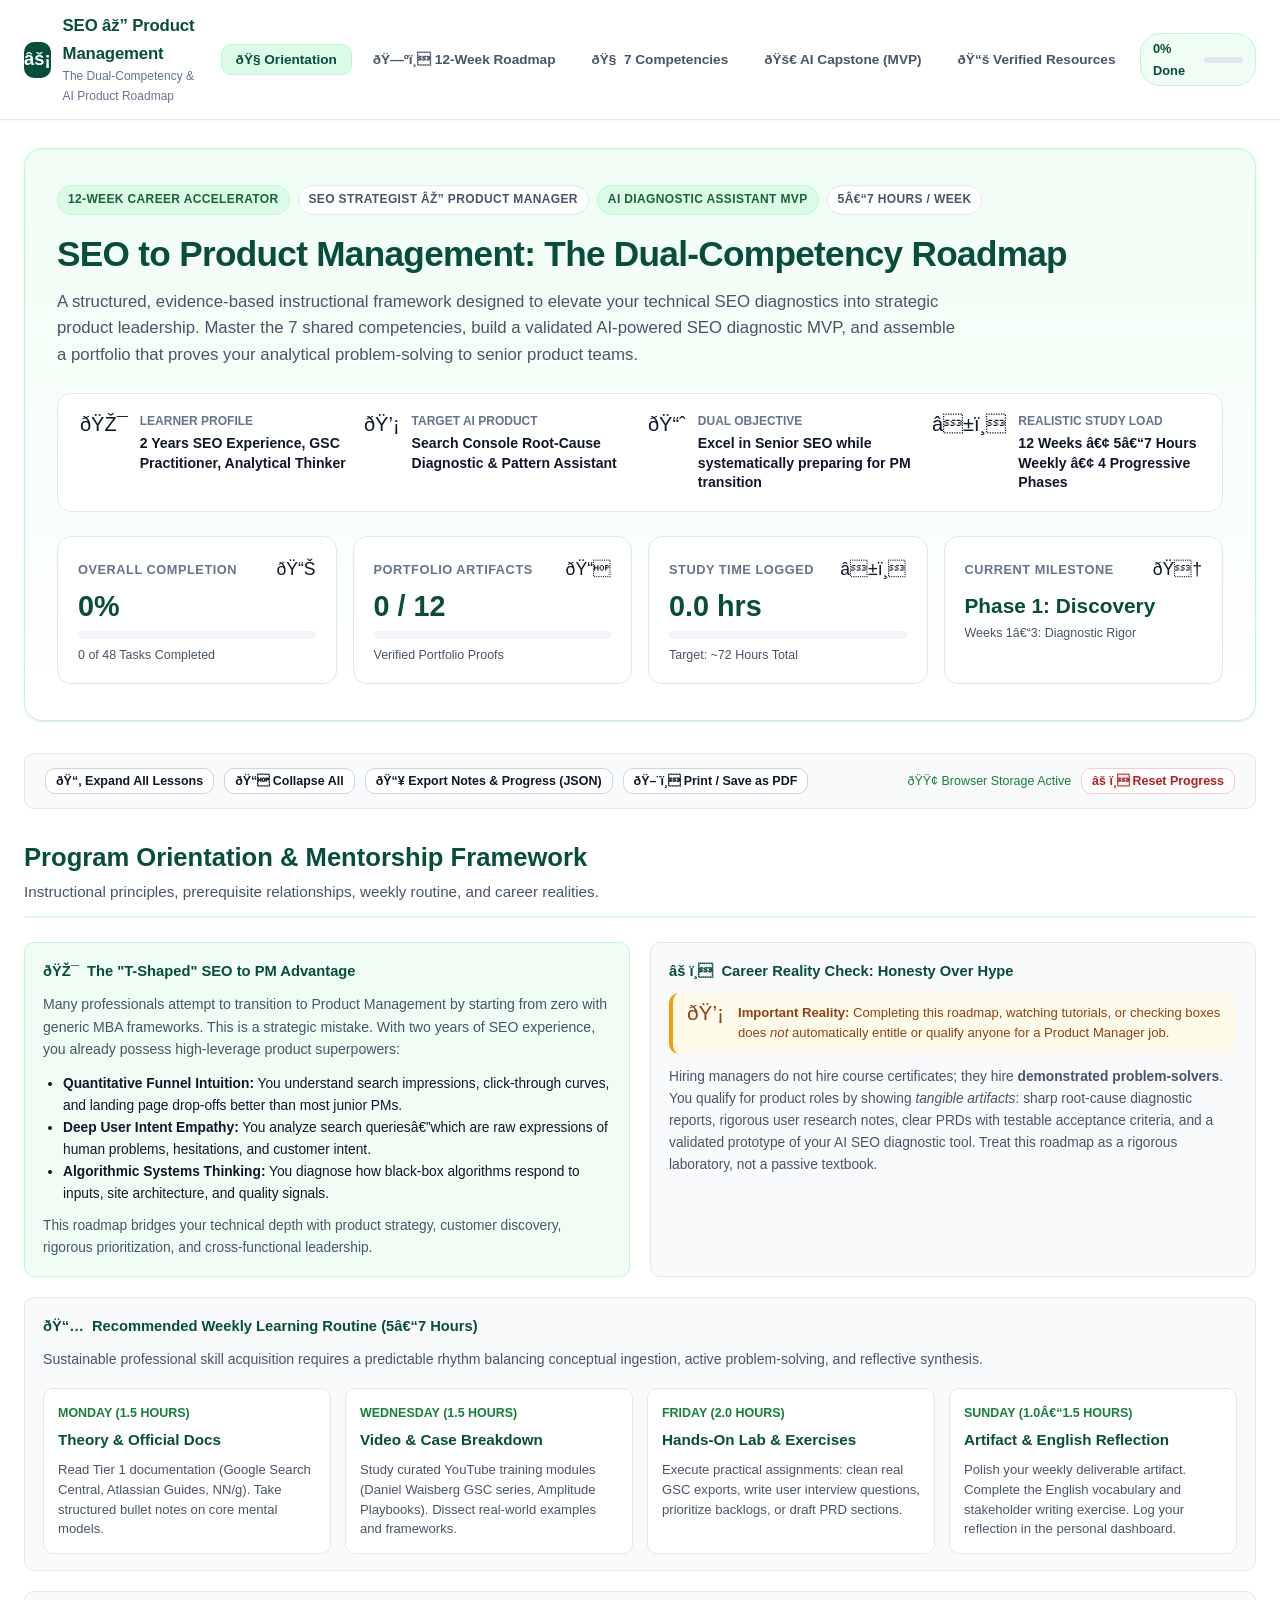
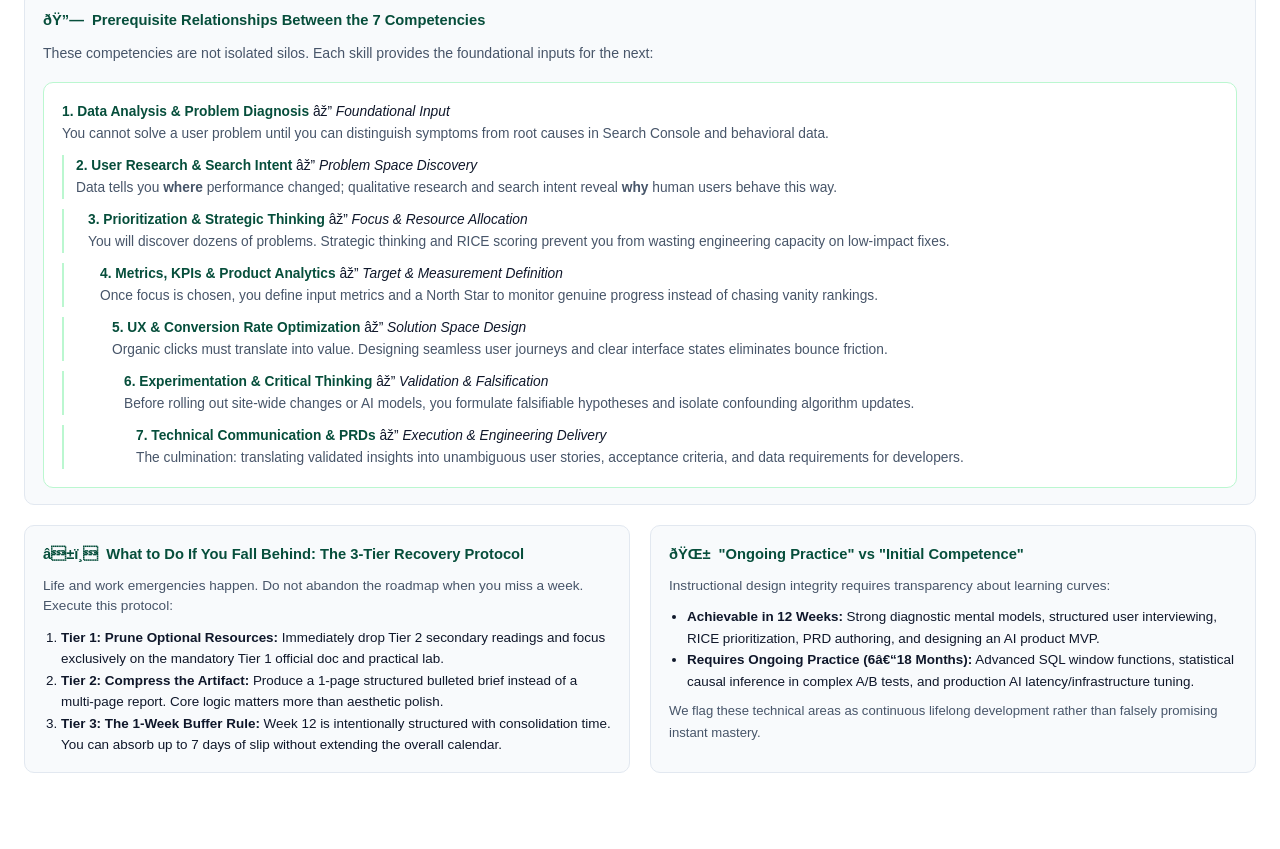
==== index.html @ f9a82ab0 "feat: initial commit for SEO to Product Management learning roadmap and AI diagnostic assistant MVP" ====
﻿<!DOCTYPE html>
<html lang="en">
<head>
  <meta charset="UTF-8">
  <meta name="viewport" content="width=device-width, initial-scale=1.0">
  <title>SEO to Product Management: The Dual-Competency & AI Product Roadmap</title>
  <style>
:root {
  /* Color Palette - Premium White, Emerald & Mint Design System */
  --bg-body: #ffffff;
  --bg-subtle: #f8fafc;
  --bg-card: #ffffff;
  
  --primary-deep: #064e3b;      /* Deep evergreen for headings & key accents */
  --primary: #0f5132;           /* Classic dark forest green */
  --primary-medium: #15803d;    /* Balanced vibrant green */
  --accent-emerald: #10b981;    /* Bright interactive emerald */
  --accent-hover: #059669;      /* Darker emerald on hover */
  
  --mint-bg: #f0fdf4;           /* Subtle mint surface */
  --mint-card: #ecfdf5;         /* Crisp mint card background */
  --mint-border: #bbf7d0;       /* Mint border accent */
  --mint-pill: #dcfce7;         /* Soft pill badge background */
  --mint-text: #166534;         /* High-contrast mint text */
  
  --text-main: #0f172a;         /* Slate 900 for crisp body readability */
  --text-muted: #475569;        /* Slate 600 for secondary descriptions */
  --text-light: #64748b;        /* Slate 500 for small meta */
  --text-on-dark: #ffffff;
  
  --border-light: #e2e8f0;      /* Standard card and container borders */
  --border-medium: #cbd5e1;
  --border-focus: #10b981;
  
  --badge-blue-bg: #eff6ff;
  --badge-blue-text: #1d4ed8;
  --badge-purple-bg: #f5f3ff;
  --badge-purple-text: #6d28d9;
  --badge-amber-bg: #fffbeb;
  --badge-amber-text: #b45309;
  --badge-green-bg: #f0fdf4;
  --badge-green-text: #15803d;
  
  --shadow-xs: 0 1px 2px rgba(0, 0, 0, 0.04);
  --shadow-sm: 0 1px 3px rgba(0, 0, 0, 0.06), 0 1px 2px rgba(0, 0, 0, 0.04);
  --shadow-md: 0 4px 6px -1px rgba(0, 0, 0, 0.07), 0 2px 4px -2px rgba(0, 0, 0, 0.04);
  --shadow-lg: 0 10px 15px -3px rgba(0, 0, 0, 0.08), 0 4px 6px -4px rgba(0, 0, 0, 0.04);
  
  --radius-sm: 6px;
  --radius-md: 10px;
  --radius-lg: 14px;
  --radius-xl: 18px;
  
  --font-main: -apple-system, BlinkMacSystemFont, "Segoe UI", Roboto, "Helvetica Neue", Arial, sans-serif;
  --font-mono: "SFMono-Regular", Consolas, "Liberation Mono", Menlo, Courier, monospace;
}

/* Base & Global Styles */
* {
  box-sizing: border-box;
  margin: 0;
  padding: 0;
}

body {
  font-family: var(--font-main);
  background-color: var(--bg-body);
  color: var(--text-main);
  line-height: 1.65;
  -webkit-font-smoothing: antialiased;
  -moz-osx-font-smoothing: grayscale;
}

a {
  color: var(--primary-medium);
  text-decoration: none;
  font-weight: 500;
  transition: color 0.15s ease;
}

a:hover {
  color: var(--accent-hover);
  text-decoration: underline;
}

h1, h2, h3, h4, h5, h6 {
  color: var(--primary-deep);
  font-weight: 700;
  line-height: 1.3;
}

/* Layout Container */
.app-container {
  max-width: 1320px;
  margin: 0 auto;
  padding: 0 24px 60px 24px;
}

/* Sticky Top Navigation Bar */
.sticky-header {
  position: sticky;
  top: 0;
  background-color: rgba(255, 255, 255, 0.96);
  backdrop-filter: blur(8px);
  border-bottom: 1px solid var(--border-light);
  z-index: 1000;
  padding: 12px 0;
  box-shadow: var(--shadow-xs);
}

.nav-inner {
  max-width: 1320px;
  margin: 0 auto;
  padding: 0 24px;
  display: flex;
  align-items: center;
  justify-content: space-between;
  gap: 16px;
}

.brand-wrapper {
  display: flex;
  align-items: center;
  gap: 12px;
}

.brand-icon {
  width: 36px;
  height: 36px;
  border-radius: var(--radius-md);
  background: var(--primary-deep);
  color: #ffffff;
  display: flex;
  align-items: center;
  justify-content: center;
  font-weight: 800;
  font-size: 1.15rem;
}

.brand-title {
  font-size: 1.05rem;
  font-weight: 700;
  color: var(--primary-deep);
  letter-spacing: -0.01em;
}

.brand-subtitle {
  font-size: 0.75rem;
  color: var(--text-light);
  font-weight: 500;
}

/* Navigation Tabs */
.nav-tabs {
  display: flex;
  align-items: center;
  gap: 6px;
  overflow-x: auto;
  padding: 4px 0;
}

.nav-tab-btn {
  background: none;
  border: 1px solid transparent;
  padding: 7px 14px;
  border-radius: var(--radius-md);
  font-size: 0.85rem;
  font-weight: 600;
  color: var(--text-muted);
  cursor: pointer;
  white-space: nowrap;
  transition: all 0.15s ease;
  display: flex;
  align-items: center;
  gap: 6px;
}

.nav-tab-btn:hover {
  background-color: var(--mint-bg);
  color: var(--primary);
}

.nav-tab-btn.active {
  background-color: var(--mint-pill);
  color: var(--primary-deep);
  border-color: var(--mint-border);
}

/* Quick Metrics in Nav */
.nav-metrics {
  display: flex;
  align-items: center;
  gap: 12px;
}

.mini-progress-pill {
  background: var(--mint-bg);
  border: 1px solid var(--mint-border);
  border-radius: 20px;
  padding: 4px 12px;
  font-size: 0.8rem;
  font-weight: 700;
  color: var(--primary-deep);
  display: flex;
  align-items: center;
  gap: 8px;
}

.mini-bar {
  width: 50px;
  height: 6px;
  background-color: #e2e8f0;
  border-radius: 3px;
  overflow: hidden;
}

.mini-bar-fill {
  height: 100%;
  background-color: var(--accent-emerald);
  width: 0%;
  transition: width 0.3s ease;
}

/* Hero Section */
.hero-card {
  background: linear-gradient(180deg, #f0fdf4 0%, #ffffff 100%);
  border: 1px solid var(--mint-border);
  border-radius: var(--radius-xl);
  padding: 36px 32px;
  margin: 28px 0 32px 0;
  box-shadow: var(--shadow-sm);
  position: relative;
}

.badge-row {
  display: flex;
  flex-wrap: wrap;
  gap: 8px;
  margin-bottom: 16px;
}

.badge {
  display: inline-flex;
  align-items: center;
  gap: 5px;
  padding: 4px 10px;
  border-radius: 20px;
  font-size: 0.75rem;
  font-weight: 600;
  text-transform: uppercase;
  letter-spacing: 0.03em;
}

.badge-mint {
  background: var(--mint-pill);
  color: var(--mint-text);
  border: 1px solid var(--mint-border);
}

.badge-outline {
  background: #ffffff;
  color: var(--text-muted);
  border: 1px solid var(--border-light);
}

.hero-title {
  font-size: 2.2rem;
  font-weight: 800;
  color: var(--primary-deep);
  margin-bottom: 12px;
  letter-spacing: -0.02em;
}

.hero-desc {
  font-size: 1.05rem;
  color: var(--text-muted);
  max-width: 900px;
  line-height: 1.6;
  margin-bottom: 24px;
}

/* Profile Alignment Box */
.profile-box {
  background: #ffffff;
  border: 1px solid var(--border-light);
  border-radius: var(--radius-lg);
  padding: 18px 22px;
  margin-bottom: 24px;
  display: grid;
  grid-template-columns: repeat(auto-fit, minmax(240px, 1fr));
  gap: 16px;
}

.profile-item {
  display: flex;
  gap: 12px;
  align-items: flex-start;
}

.profile-icon {
  font-size: 1.25rem;
  line-height: 1;
  padding-top: 2px;
}

.profile-label {
  font-size: 0.75rem;
  font-weight: 700;
  text-transform: uppercase;
  color: var(--text-light);
  margin-bottom: 2px;
}

.profile-value {
  font-size: 0.88rem;
  font-weight: 600;
  color: var(--text-main);
  line-height: 1.4;
}

/* Top Dashboard Metric Cards */
.metrics-grid {
  display: grid;
  grid-template-columns: repeat(auto-fit, minmax(200px, 1fr));
  gap: 16px;
  margin-top: 20px;
}

.metric-card {
  background: #ffffff;
  border: 1px solid var(--border-light);
  border-radius: var(--radius-lg);
  padding: 18px 20px;
  box-shadow: var(--shadow-xs);
  transition: transform 0.15s ease, border-color 0.15s ease;
}

.metric-card:hover {
  border-color: var(--mint-border);
  transform: translateY(-2px);
}

.metric-header {
  display: flex;
  justify-content: space-between;
  align-items: center;
  margin-bottom: 8px;
}

.metric-name {
  font-size: 0.8rem;
  font-weight: 700;
  text-transform: uppercase;
  letter-spacing: 0.04em;
  color: var(--text-light);
}

.metric-val {
  font-size: 1.8rem;
  font-weight: 800;
  color: var(--primary-deep);
  line-height: 1;
}

.metric-sub {
  font-size: 0.78rem;
  color: var(--text-muted);
  margin-top: 6px;
}

.progress-track {
  width: 100%;
  height: 8px;
  background-color: #f1f5f9;
  border-radius: 4px;
  margin-top: 10px;
  overflow: hidden;
}

.progress-fill {
  height: 100%;
  background: linear-gradient(90deg, var(--primary-medium), var(--accent-emerald));
  width: 0%;
  transition: width 0.4s ease;
}

/* Quick Action Toolbar */
.action-toolbar {
  display: flex;
  flex-wrap: wrap;
  align-items: center;
  justify-content: space-between;
  gap: 12px;
  margin: 20px 0 32px 0;
  padding: 14px 20px;
  background: var(--bg-subtle);
  border: 1px solid var(--border-light);
  border-radius: var(--radius-md);
}

.toolbar-left, .toolbar-right {
  display: flex;
  align-items: center;
  gap: 10px;
  flex-wrap: wrap;
}

.btn {
  display: inline-flex;
  align-items: center;
  gap: 8px;
  padding: 8px 16px;
  border-radius: var(--radius-md);
  font-size: 0.85rem;
  font-weight: 600;
  cursor: pointer;
  transition: all 0.15s ease;
  border: 1px solid transparent;
}

.btn-primary {
  background-color: var(--primary);
  color: #ffffff;
}

.btn-primary:hover {
  background-color: var(--primary-deep);
  color: #ffffff;
  text-decoration: none;
}

.btn-outline {
  background-color: #ffffff;
  border-color: var(--border-medium);
  color: var(--text-main);
}

.btn-outline:hover {
  background-color: var(--mint-bg);
  border-color: var(--mint-border);
  color: var(--primary);
  text-decoration: none;
}

.btn-danger-outline {
  background-color: #ffffff;
  border-color: #fecaca;
  color: #b91c1c;
}

.btn-danger-outline:hover {
  background-color: #fef2f2;
  border-color: #f87171;
  text-decoration: none;
}

.btn-sm {
  padding: 5px 10px;
  font-size: 0.78rem;
}

/* Section Containers & Headers */
.content-section {
  display: none;
  animation: fadeIn 0.2s ease-in-out;
}

.content-section.active {
  display: block;
}

@keyframes fadeIn {
  from { opacity: 0; transform: translateY(4px); }
  to { opacity: 1; transform: translateY(0); }
}

.section-head {
  margin-bottom: 24px;
  border-bottom: 2px solid var(--mint-pill);
  padding-bottom: 12px;
  display: flex;
  justify-content: space-between;
  align-items: flex-end;
  flex-wrap: wrap;
  gap: 12px;
}

.section-title {
  font-size: 1.6rem;
  font-weight: 800;
  color: var(--primary-deep);
}

.section-lead {
  font-size: 0.95rem;
  color: var(--text-muted);
  margin-top: 4px;
}

/* Callout & Alert Boxes */
.callout {
  border-radius: var(--radius-md);
  padding: 16px 20px;
  margin: 16px 0;
  font-size: 0.9rem;
  line-height: 1.55;
  display: flex;
  gap: 14px;
  align-items: flex-start;
}

.callout-icon {
  font-size: 1.3rem;
  line-height: 1;
  flex-shrink: 0;
}

.callout-mint {
  background-color: var(--mint-bg);
  border-left: 4px solid var(--accent-emerald);
  color: var(--text-main);
}

.callout-amber {
  background-color: #fffbeb;
  border-left: 4px solid #f59e0b;
  color: #92400e;
}

.callout-blue {
  background-color: #eff6ff;
  border-left: 4px solid #3b82f6;
  color: #1e3a8a;
}

.callout-title {
  font-weight: 700;
  margin-bottom: 4px;
}

/* Accordions & Expandable Cards */
.accordion {
  border: 1px solid var(--border-light);
  border-radius: var(--radius-lg);
  margin-bottom: 18px;
  background: #ffffff;
  box-shadow: var(--shadow-xs);
  overflow: hidden;
  transition: border-color 0.15s ease;
}

.accordion:hover {
  border-color: var(--mint-border);
}

.accordion-header {
  padding: 18px 24px;
  background: #ffffff;
  cursor: pointer;
  display: flex;
  justify-content: space-between;
  align-items: center;
  user-select: none;
  transition: background-color 0.15s ease;
}

.accordion-header:hover {
  background-color: var(--bg-subtle);
}

.accordion-header.open {
  background-color: var(--mint-bg);
  border-bottom: 1px solid var(--mint-border);
}

.acc-title-group {
  display: flex;
  align-items: center;
  gap: 14px;
}

.acc-badge {
  background: var(--mint-pill);
  color: var(--mint-text);
  font-size: 0.78rem;
  font-weight: 700;
  padding: 4px 10px;
  border-radius: 6px;
  border: 1px solid var(--mint-border);
  letter-spacing: 0.02em;
}

.acc-title {
  font-size: 1.15rem;
  font-weight: 700;
  color: var(--primary-deep);
}

.acc-meta {
  font-size: 0.82rem;
  color: var(--text-light);
  margin-top: 2px;
}

.acc-right {
  display: flex;
  align-items: center;
  gap: 12px;
}

.chevron-icon {
  width: 20px;
  height: 20px;
  stroke: var(--text-light);
  transition: transform 0.2s ease;
}

.accordion-header.open .chevron-icon {
  transform: rotate(180deg);
  stroke: var(--primary);
}

.accordion-body {
  padding: 24px;
  display: none;
  background: #ffffff;
}

.accordion-body.open {
  display: block;
}

/* 2-Column Grid inside Accordion */
.grid-2col {
  display: grid;
  grid-template-columns: 1fr 1fr;
  gap: 20px;
  margin: 16px 0;
}

@media (max-width: 860px) {
  .grid-2col {
    grid-template-columns: 1fr;
  }
}

/* Sub-cards inside sections */
.sub-card {
  background: var(--bg-subtle);
  border: 1px solid var(--border-light);
  border-radius: var(--radius-md);
  padding: 16px 18px;
}

.sub-card-mint {
  background: var(--mint-bg);
  border-color: var(--mint-border);
}

.sub-card-title {
  font-size: 0.92rem;
  font-weight: 700;
  color: var(--primary-deep);
  margin-bottom: 10px;
  display: flex;
  align-items: center;
  gap: 8px;
}

/* Checklists & Interactive Tasks */
.checklist-group {
  margin: 16px 0;
}

.check-item {
  display: flex;
  align-items: flex-start;
  gap: 12px;
  padding: 10px 14px;
  border-radius: var(--radius-sm);
  transition: background-color 0.15s ease;
  cursor: pointer;
  margin-bottom: 6px;
  border: 1px solid transparent;
}

.check-item:hover {
  background-color: var(--mint-bg);
}

.check-item.completed {
  background-color: var(--mint-pill);
  border-color: var(--mint-border);
}

.check-item input[type="checkbox"] {
  appearance: none;
  -webkit-appearance: none;
  width: 18px;
  height: 18px;
  border: 2px solid var(--border-medium);
  border-radius: 4px;
  outline: none;
  cursor: pointer;
  margin-top: 3px;
  flex-shrink: 0;
  display: flex;
  align-items: center;
  justify-content: center;
  transition: all 0.15s ease;
  background-color: #ffffff;
}

.check-item input[type="checkbox"]:checked {
  background-color: var(--accent-emerald);
  border-color: var(--accent-emerald);
}

.check-item input[type="checkbox"]:checked::after {
  content: 'âœ“';
  color: #ffffff;
  font-size: 12px;
  font-weight: 800;
}

.check-text {
  font-size: 0.88rem;
  color: var(--text-main);
  line-height: 1.45;
}

.check-item.completed .check-text {
  text-decoration: line-through;
  color: var(--text-muted);
}

.check-tag {
  font-size: 0.72rem;
  padding: 2px 6px;
  border-radius: 4px;
  background: #e2e8f0;
  color: var(--text-muted);
  font-weight: 600;
  margin-left: 6px;
}

/* Resource Cards & Library */
.resource-filters-box {
  background: var(--bg-subtle);
  border: 1px solid var(--border-light);
  border-radius: var(--radius-lg);
  padding: 18px 20px;
  margin-bottom: 24px;
}

.filters-grid {
  display: grid;
  grid-template-columns: 2fr 1fr 1fr 1fr;
  gap: 14px;
  align-items: end;
}

@media (max-width: 900px) {
  .filters-grid {
    grid-template-columns: 1fr 1fr;
  }
}

@media (max-width: 580px) {
  .filters-grid {
    grid-template-columns: 1fr;
  }
}

.filter-group label {
  display: block;
  font-size: 0.78rem;
  font-weight: 700;
  text-transform: uppercase;
  color: var(--text-light);
  margin-bottom: 6px;
}

.form-control {
  width: 100%;
  padding: 8px 12px;
  font-size: 0.88rem;
  border: 1px solid var(--border-medium);
  border-radius: var(--radius-md);
  background-color: #ffffff;
  color: var(--text-main);
  outline: none;
  transition: border-color 0.15s ease, box-shadow 0.15s ease;
}

.form-control:focus {
  border-color: var(--accent-emerald);
  box-shadow: 0 0 0 3px rgba(16, 185, 129, 0.15);
}

.resource-list {
  display: grid;
  grid-template-columns: repeat(auto-fill, minmax(360px, 1fr));
  gap: 18px;
}

@media (max-width: 480px) {
  .resource-list {
    grid-template-columns: 1fr;
  }
}

.res-card {
  background: #ffffff;
  border: 1px solid var(--border-light);
  border-radius: var(--radius-lg);
  padding: 20px;
  box-shadow: var(--shadow-xs);
  display: flex;
  flex-direction: column;
  justify-content: space-between;
  transition: transform 0.15s ease, border-color 0.15s ease, box-shadow 0.15s ease;
}

.res-card:hover {
  border-color: var(--mint-border);
  box-shadow: var(--shadow-md);
  transform: translateY(-2px);
}

.res-top {
  margin-bottom: 12px;
}

.res-badges {
  display: flex;
  flex-wrap: wrap;
  gap: 6px;
  margin-bottom: 10px;
}

.res-pill {
  font-size: 0.72rem;
  font-weight: 700;
  padding: 2px 8px;
  border-radius: 4px;
  letter-spacing: 0.02em;
}

.pill-tier1 {
  background: var(--mint-pill);
  color: var(--mint-text);
  border: 1px solid var(--mint-border);
}

.pill-tier2 {
  background: #eff6ff;
  color: #1e40af;
  border: 1px solid #bfdbfe;
}

.pill-format {
  background: #f1f5f9;
  color: var(--text-muted);
}

.pill-free {
  background: #f0fdf4;
  color: #15803d;
}

.res-title {
  font-size: 1.02rem;
  font-weight: 700;
  color: var(--primary-deep);
  line-height: 1.35;
  margin-bottom: 6px;
}

.res-author {
  font-size: 0.8rem;
  color: var(--text-light);
  margin-bottom: 8px;
}

.res-desc {
  font-size: 0.85rem;
  color: var(--text-muted);
  line-height: 1.5;
  margin-bottom: 12px;
}

.res-outcome {
  background: var(--bg-subtle);
  border-left: 3px solid var(--primary-medium);
  padding: 6px 10px;
  font-size: 0.78rem;
  color: var(--text-main);
  border-radius: 0 var(--radius-sm) var(--radius-sm) 0;
  margin-bottom: 14px;
}

.res-footer {
  display: flex;
  justify-content: space-between;
  align-items: center;
  border-top: 1px solid var(--border-light);
  padding-top: 12px;
  margin-top: auto;
}

.res-meta-time {
  font-size: 0.78rem;
  color: var(--text-light);
  font-weight: 500;
}

/* Capstone Project Styling */
.capstone-hero {
  background: linear-gradient(135deg, #064e3b 0%, #0f5132 100%);
  color: #ffffff;
  border-radius: var(--radius-xl);
  padding: 32px 36px;
  margin-bottom: 28px;
}

.capstone-hero h2 {
  color: #ffffff;
  font-size: 1.8rem;
  margin-bottom: 8px;
}

.capstone-hero p {
  color: #d1fae5;
  font-size: 0.98rem;
  max-width: 800px;
  line-height: 1.6;
}

.artifact-grid {
  display: grid;
  grid-template-columns: repeat(auto-fill, minmax(380px, 1fr));
  gap: 20px;
  margin-top: 20px;
}

@media (max-width: 600px) {
  .artifact-grid {
    grid-template-columns: 1fr;
  }
}

.artifact-card {
  background: #ffffff;
  border: 1px solid var(--border-light);
  border-radius: var(--radius-lg);
  padding: 22px;
  box-shadow: var(--shadow-xs);
  transition: all 0.15s ease;
  position: relative;
}

.artifact-card:hover {
  border-color: var(--mint-border);
  box-shadow: var(--shadow-md);
}

.artifact-number {
  position: absolute;
  top: 18px;
  right: 18px;
  width: 28px;
  height: 28px;
  border-radius: 50%;
  background: var(--mint-bg);
  border: 1px solid var(--mint-border);
  color: var(--primary-deep);
  font-weight: 800;
  font-size: 0.8rem;
  display: flex;
  align-items: center;
  justify-content: center;
}

.artifact-title {
  font-size: 1.05rem;
  font-weight: 700;
  color: var(--primary-deep);
  margin-bottom: 8px;
  padding-right: 36px;
}

.artifact-desc {
  font-size: 0.86rem;
  color: var(--text-muted);
  line-height: 1.5;
  margin-bottom: 12px;
}

.artifact-spec {
  background: var(--bg-subtle);
  border-radius: var(--radius-sm);
  padding: 10px 12px;
  font-size: 0.8rem;
  color: var(--text-main);
  margin-bottom: 12px;
}

.artifact-spec strong {
  color: var(--primary-deep);
}

/* English Learning & Glossary */
.vocab-card {
  background: #ffffff;
  border: 1px solid var(--border-light);
  border-radius: var(--radius-md);
  padding: 16px 18px;
  margin-bottom: 12px;
  box-shadow: var(--shadow-xs);
}

.vocab-word-row {
  display: flex;
  align-items: baseline;
  gap: 10px;
  margin-bottom: 6px;
}

.vocab-word {
  font-size: 1.1rem;
  font-weight: 800;
  color: var(--primary-deep);
}

.vocab-phonetic {
  font-family: var(--font-mono);
  font-size: 0.8rem;
  color: var(--text-light);
}

.vocab-pos {
  font-size: 0.72rem;
  font-weight: 700;
  text-transform: uppercase;
  color: var(--mint-text);
  background: var(--mint-pill);
  padding: 2px 6px;
  border-radius: 4px;
}

.vocab-def {
  font-size: 0.88rem;
  color: var(--text-main);
  margin-bottom: 8px;
  font-weight: 500;
}

.vocab-examples {
  display: grid;
  grid-template-columns: 1fr 1fr;
  gap: 12px;
  background: var(--bg-subtle);
  padding: 10px 12px;
  border-radius: var(--radius-sm);
  font-size: 0.8rem;
}

@media (max-width: 700px) {
  .vocab-examples {
    grid-template-columns: 1fr;
  }
}

.template-card {
  background: #ffffff;
  border: 1px solid var(--border-light);
  border-radius: var(--radius-lg);
  padding: 20px 24px;
  margin-bottom: 18px;
}

.template-title {
  font-size: 1.05rem;
  font-weight: 700;
  color: var(--primary-deep);
  margin-bottom: 8px;
}

.template-body {
  background: #f8fafc;
  border: 1px solid #e2e8f0;
  border-radius: var(--radius-sm);
  padding: 14px 16px;
  font-family: var(--font-mono);
  font-size: 0.82rem;
  color: #1e293b;
  white-space: pre-wrap;
  line-height: 1.6;
}

/* Learning Log & Notes Styling */
.log-form-box {
  background: var(--mint-bg);
  border: 1px solid var(--mint-border);
  border-radius: var(--radius-lg);
  padding: 22px;
  margin-bottom: 24px;
}

.log-grid {
  display: grid;
  grid-template-columns: 1fr 1.5fr 1fr;
  gap: 14px;
  margin-bottom: 14px;
}

@media (max-width: 700px) {
  .log-grid {
    grid-template-columns: 1fr;
  }
}

.table-responsive {
  width: 100%;
  overflow-x: auto;
  border: 1px solid var(--border-light);
  border-radius: var(--radius-md);
  margin-top: 16px;
}

.data-table {
  width: 100%;
  border-collapse: collapse;
  font-size: 0.86rem;
  text-align: left;
}

.data-table th {
  background-color: var(--bg-subtle);
  color: var(--primary-deep);
  font-weight: 700;
  padding: 10px 14px;
  border-bottom: 1px solid var(--border-light);
}

.data-table td {
  padding: 10px 14px;
  border-bottom: 1px solid var(--border-light);
  color: var(--text-main);
}

.data-table tr:hover td {
  background-color: var(--mint-bg);
}

.notes-textarea {
  width: 100%;
  min-height: 120px;
  padding: 12px;
  font-family: var(--font-main);
  font-size: 0.9rem;
  border: 1px solid var(--border-medium);
  border-radius: var(--radius-md);
  outline: none;
  transition: border-color 0.15s ease;
  resize: vertical;
}

.notes-textarea:focus {
  border-color: var(--accent-emerald);
  box-shadow: 0 0 0 3px rgba(16, 185, 129, 0.15);
}

/* Modal Styling */
.modal-overlay {
  position: fixed;
  top: 0;
  left: 0;
  width: 100%;
  height: 100%;
  background: rgba(15, 23, 42, 0.6);
  backdrop-filter: blur(4px);
  display: none;
  align-items: center;
  justify-content: center;
  z-index: 2000;
}

.modal-overlay.open {
  display: flex;
}

.modal-box {
  background: #ffffff;
  border-radius: var(--radius-xl);
  padding: 28px;
  max-width: 480px;
  width: 90%;
  box-shadow: var(--shadow-lg);
  border: 1px solid var(--border-light);
}

.modal-title {
  font-size: 1.2rem;
  font-weight: 800;
  color: var(--primary-deep);
  margin-bottom: 10px;
}

.modal-desc {
  font-size: 0.9rem;
  color: var(--text-muted);
  line-height: 1.5;
  margin-bottom: 20px;
}

.modal-actions {
  display: flex;
  justify-content: flex-end;
  gap: 12px;
}

/* Print Styles */
@media print {
  .sticky-header,
  .action-toolbar,
  .nav-tabs,
  .btn,
  .resource-filters-box,
  .log-form-box,
  .modal-overlay {
    display: none !important;
  }

  body {
    background: #ffffff;
    color: #000000;
  }

  .content-section {
    display: block !important;
    page-break-before: always;
  }

  .accordion-body {
    display: block !important;
  }

  .hero-card, .res-card, .artifact-card {
    box-shadow: none !important;
    border: 1px solid #ccc !important;
    page-break-inside: avoid;
  }
}

  </style>
</head>
<body>

<!-- Sticky Top Navigation -->
<header class="sticky-header">
  <div class="nav-inner">
    <div class="brand-wrapper">
      <div class="brand-icon">âš¡</div>
      <div>
        <div class="brand-title">SEO âž” Product Management</div>
        <div class="brand-subtitle">The Dual-Competency & AI Product Roadmap</div>
      </div>
    </div>
    
    <nav class="nav-tabs" role="tablist">
      <button class="nav-tab-btn active" data-tab="tab-overview" role="tab">ðŸ§­ Orientation</button>
      <button class="nav-tab-btn" data-tab="tab-roadmap" role="tab">ðŸ—ºï¸ 12-Week Roadmap</button>
      <button class="nav-tab-btn" data-tab="tab-competencies" role="tab">ðŸ§  7 Competencies</button>
      <button class="nav-tab-btn" data-tab="tab-capstone" role="tab">ðŸš€ AI Capstone (MVP)</button>
      <button class="nav-tab-btn" data-tab="tab-resources" role="tab">ðŸ“š Verified Resources</button>
      <button class="nav-tab-btn" data-tab="tab-english" role="tab">ðŸ—£ï¸ Professional English</button>
      <button class="nav-tab-btn" data-tab="tab-dashboard" role="tab">ðŸ“ Log & Notes</button>
      <button class="nav-tab-btn" data-tab="tab-readiness" role="tab">ðŸŽ¯ PM Readiness</button>
    </nav>
    
    <div class="nav-metrics">
      <div class="mini-progress-pill">
        <span id="nav-progress-text">0% Done</span>
        <div class="mini-bar">
          <div class="mini-bar-fill" id="nav-progress-bar"></div>
        </div>
      </div>
    </div>
  </div>
</header>

<div class="app-container">

  <!-- Hero Section -->
  <section class="hero-card">
    <div class="badge-row">
      <span class="badge badge-mint">12-Week Career Accelerator</span>
      <span class="badge badge-outline">SEO Strategist âž” Product Manager</span>
      <span class="badge badge-mint">AI Diagnostic Assistant MVP</span>
      <span class="badge badge-outline">5â€“7 Hours / Week</span>
    </div>
    
    <h1 class="hero-title">SEO to Product Management: The Dual-Competency Roadmap</h1>
    <p class="hero-desc">
      A structured, evidence-based instructional framework designed to elevate your technical SEO diagnostics into strategic product leadership. Master the 7 shared competencies, build a validated AI-powered SEO diagnostic MVP, and assemble a portfolio that proves your analytical problem-solving to senior product teams.
    </p>
    
    <!-- Profile Alignment Box -->
    <div class="profile-box">
      <div class="profile-item">
        <div class="profile-icon">ðŸŽ¯</div>
        <div>
          <div class="profile-label">Learner Profile</div>
          <div class="profile-value">2 Years SEO Experience, GSC Practitioner, Analytical Thinker</div>
        </div>
      </div>
      <div class="profile-item">
        <div class="profile-icon">ðŸ’¡</div>
        <div>
          <div class="profile-label">Target AI Product</div>
          <div class="profile-value">Search Console Root-Cause Diagnostic & Pattern Assistant</div>
        </div>
      </div>
      <div class="profile-item">
        <div class="profile-icon">ðŸ“ˆ</div>
        <div>
          <div class="profile-label">Dual Objective</div>
          <div class="profile-value">Excel in Senior SEO while systematically preparing for PM transition</div>
        </div>
      </div>
      <div class="profile-item">
        <div class="profile-icon">â±ï¸</div>
        <div>
          <div class="profile-label">Realistic Study Load</div>
          <div class="profile-value">12 Weeks â€¢ 5â€“7 Hours Weekly â€¢ 4 Progressive Phases</div>
        </div>
      </div>
    </div>
    
    <!-- Top Global Metrics -->
    <div class="metrics-grid">
      <div class="metric-card">
        <div class="metric-header">
          <span class="metric-name">Overall Completion</span>
          <span style="font-size: 1.1rem;">ðŸ“Š</span>
        </div>
        <div class="metric-val" id="global-progress-percent">0%</div>
        <div class="progress-track">
          <div class="progress-fill" id="global-progress-fill"></div>
        </div>
        <div class="metric-sub" id="global-progress-ratio">0 of 48 Tasks Completed</div>
      </div>
      
      <div class="metric-card">
        <div class="metric-header">
          <span class="metric-name">Portfolio Artifacts</span>
          <span style="font-size: 1.1rem;">ðŸ“</span>
        </div>
        <div class="metric-val" id="artifacts-completed-count">0 / 12</div>
        <div class="progress-track">
          <div class="progress-fill" id="artifacts-progress-fill"></div>
        </div>
        <div class="metric-sub">Verified Portfolio Proofs</div>
      </div>
      
      <div class="metric-card">
        <div class="metric-header">
          <span class="metric-name">Study Time Logged</span>
          <span style="font-size: 1.1rem;">â±ï¸</span>
        </div>
        <div class="metric-val" id="hours-logged-display">0.0 hrs</div>
        <div class="progress-track">
          <div class="progress-fill" id="hours-progress-fill" style="width: 0%;"></div>
        </div>
        <div class="metric-sub">Target: ~72 Hours Total</div>
      </div>
      
      <div class="metric-card">
        <div class="metric-header">
          <span class="metric-name">Current Milestone</span>
          <span style="font-size: 1.1rem;">ðŸ†</span>
        </div>
        <div class="metric-val" style="font-size: 1.3rem; padding-top: 4px;" id="current-phase-display">Phase 1: Discovery</div>
        <div class="metric-sub">Weeks 1â€“3: Diagnostic Rigor</div>
      </div>
    </div>
  </section>

  <!-- Quick Action Toolbar -->
  <div class="action-toolbar">
    <div class="toolbar-left">
      <button class="btn btn-outline btn-sm" id="btn-expand-all">ðŸ“‚ Expand All Lessons</button>
      <button class="btn btn-outline btn-sm" id="btn-collapse-all">ðŸ“ Collapse All</button>
      <button class="btn btn-outline btn-sm" id="btn-export-data">ðŸ“¥ Export Notes & Progress (JSON)</button>
      <button class="btn btn-outline btn-sm" id="btn-print-view">ðŸ–¨ï¸ Print / Save as PDF</button>
    </div>
    <div class="toolbar-right">
      <span id="storage-status-indicator" style="font-size: 0.78rem; color: var(--text-light); font-weight: 500;">
        ðŸŸ¢ Local Storage Active
      </span>
      <button class="btn btn-danger-outline btn-sm" id="btn-reset-modal">âš ï¸ Reset Progress</button>
    </div>
  </div>

  <!-- TAB 1: ORIENTATION & METHODOLOGY -->
  <section id="tab-overview" class="content-section active">
    <div class="section-head">
      <div>
        <h2 class="section-title">Program Orientation & Mentorship Framework</h2>
        <p class="section-lead">Instructional principles, prerequisite relationships, weekly routine, and career realities.</p>
      </div>
    </div>

    <!-- Mentor Welcome & Strategic Philosophy -->
    <div class="grid-2col">
      <div class="sub-card sub-card-mint">
        <div class="sub-card-title">
          <span>ðŸŽ¯</span> The "T-Shaped" SEO to PM Advantage
        </div>
        <p style="font-size: 0.88rem; color: var(--text-muted); line-height: 1.6; margin-bottom: 12px;">
          Many professionals attempt to transition to Product Management by starting from zero with generic MBA frameworks. This is a strategic mistake. With two years of SEO experience, you already possess high-leverage product superpowers:
        </p>
        <ul style="font-size: 0.86rem; color: var(--text-main); padding-left: 20px; line-height: 1.6;">
          <li><strong>Quantitative Funnel Intuition:</strong> You understand search impressions, click-through curves, and landing page drop-offs better than most junior PMs.</li>
          <li><strong>Deep User Intent Empathy:</strong> You analyze search queriesâ€”which are raw expressions of human problems, hesitations, and customer intent.</li>
          <li><strong>Algorithmic Systems Thinking:</strong> You diagnose how black-box algorithms respond to inputs, site architecture, and quality signals.</li>
        </ul>
        <p style="font-size: 0.86rem; color: var(--text-muted); margin-top: 10px;">
          This roadmap bridges your technical depth with product strategy, customer discovery, rigorous prioritization, and cross-functional leadership.
        </p>
      </div>

      <div class="sub-card">
        <div class="sub-card-title">
          <span>âš ï¸</span> Career Reality Check: Honesty Over Hype
        </div>
        <div class="callout callout-amber" style="margin: 0 0 12px 0; padding: 10px 14px;">
          <div class="callout-icon">ðŸ’¡</div>
          <div style="font-size: 0.82rem;">
            <strong>Important Reality:</strong> Completing this roadmap, watching tutorials, or checking boxes does <em>not</em> automatically entitle or qualify anyone for a Product Manager job.
          </div>
        </div>
        <p style="font-size: 0.86rem; color: var(--text-muted); line-height: 1.6;">
          Hiring managers do not hire course certificates; they hire <strong>demonstrated problem-solvers</strong>. You qualify for product roles by showing <em>tangible artifacts</em>: sharp root-cause diagnostic reports, rigorous user research notes, clear PRDs with testable acceptance criteria, and a validated prototype of your AI SEO diagnostic tool. Treat this roadmap as a rigorous laboratory, not a passive textbook.
        </p>
      </div>
    </div>

    <!-- Weekly Routine & Time Allocation -->
    <div class="sub-card" style="margin-top: 20px;">
      <div class="sub-card-title">
        <span>ðŸ“…</span> Recommended Weekly Learning Routine (5â€“7 Hours)
      </div>
      <p style="font-size: 0.88rem; color: var(--text-muted); margin-bottom: 16px;">
        Sustainable professional skill acquisition requires a predictable rhythm balancing conceptual ingestion, active problem-solving, and reflective synthesis.
      </p>
      <div style="display: grid; grid-template-columns: repeat(auto-fit, minmax(220px, 1fr)); gap: 14px;">
        <div style="background: #ffffff; border: 1px solid var(--border-light); border-radius: var(--radius-md); padding: 14px;">
          <div style="font-size: 0.78rem; font-weight: 800; color: var(--primary-medium); text-transform: uppercase;">Monday (1.5 Hours)</div>
          <div style="font-size: 0.95rem; font-weight: 700; color: var(--primary-deep); margin: 4px 0 8px 0;">Theory & Official Docs</div>
          <div style="font-size: 0.82rem; color: var(--text-muted); line-height: 1.5;">
            Read Tier 1 documentation (Google Search Central, Atlassian Guides, NN/g). Take structured bullet notes on core mental models.
          </div>
        </div>

        <div style="background: #ffffff; border: 1px solid var(--border-light); border-radius: var(--radius-md); padding: 14px;">
          <div style="font-size: 0.78rem; font-weight: 800; color: var(--primary-medium); text-transform: uppercase;">Wednesday (1.5 Hours)</div>
          <div style="font-size: 0.95rem; font-weight: 700; color: var(--primary-deep); margin: 4px 0 8px 0;">Video & Case Breakdown</div>
          <div style="font-size: 0.82rem; color: var(--text-muted); line-height: 1.5;">
            Study curated YouTube training modules (Daniel Waisberg GSC series, Amplitude Playbooks). Dissect real-world examples and frameworks.
          </div>
        </div>

        <div style="background: #ffffff; border: 1px solid var(--border-light); border-radius: var(--radius-md); padding: 14px;">
          <div style="font-size: 0.78rem; font-weight: 800; color: var(--primary-medium); text-transform: uppercase;">Friday (2.0 Hours)</div>
          <div style="font-size: 0.95rem; font-weight: 700; color: var(--primary-deep); margin: 4px 0 8px 0;">Hands-On Lab & Exercises</div>
          <div style="font-size: 0.82rem; color: var(--text-muted); line-height: 1.5;">
            Execute practical assignments: clean real GSC exports, write user interview questions, prioritize backlogs, or draft PRD sections.
          </div>
        </div>

        <div style="background: #ffffff; border: 1px solid var(--border-light); border-radius: var(--radius-md); padding: 14px;">
          <div style="font-size: 0.78rem; font-weight: 800; color: var(--primary-medium); text-transform: uppercase;">Sunday (1.0â€“1.5 Hours)</div>
          <div style="font-size: 0.95rem; font-weight: 700; color: var(--primary-deep); margin: 4px 0 8px 0;">Artifact & English Reflection</div>
          <div style="font-size: 0.82rem; color: var(--text-muted); line-height: 1.5;">
            Polish your weekly deliverable artifact. Complete the English vocabulary and stakeholder writing exercise. Log your reflection in the personal dashboard.
          </div>
        </div>
      </div>
    </div>

    <!-- Prerequisite Relationships Diagram & Explanation -->
    <div class="sub-card" style="margin-top: 20px;">
      <div class="sub-card-title">
        <span>ðŸ”—</span> Prerequisite Relationships Between the 7 Competencies
      </div>
      <p style="font-size: 0.88rem; color: var(--text-muted); margin-bottom: 16px;">
        These competencies are not isolated silos. Each skill provides the foundational inputs for the next:
      </p>
      <div style="background: #ffffff; border: 1px solid var(--mint-border); border-radius: var(--radius-md); padding: 18px; line-height: 1.6; font-size: 0.86rem;">
        <div style="display: flex; flex-direction: column; gap: 10px;">
          <div>
            <strong style="color: var(--primary-deep);">1. Data Analysis & Problem Diagnosis</strong> âž” <em>Foundational Input</em><br>
            <span style="color: var(--text-muted);">You cannot solve a user problem until you can distinguish symptoms from root causes in Search Console and behavioral data.</span>
          </div>
          <div style="padding-left: 12px; border-left: 2px solid var(--mint-border);">
            <strong style="color: var(--primary-deep);">2. User Research & Search Intent</strong> âž” <em>Problem Space Discovery</em><br>
            <span style="color: var(--text-muted);">Data tells you <strong>where</strong> performance changed; qualitative research and search intent reveal <strong>why</strong> human users behave this way.</span>
          </div>
          <div style="padding-left: 24px; border-left: 2px solid var(--mint-border);">
            <strong style="color: var(--primary-deep);">3. Prioritization & Strategic Thinking</strong> âž” <em>Focus & Resource Allocation</em><br>
            <span style="color: var(--text-muted);">You will discover dozens of problems. Strategic thinking and RICE scoring prevent you from wasting engineering capacity on low-impact fixes.</span>
          </div>
          <div style="padding-left: 36px; border-left: 2px solid var(--mint-border);">
            <strong style="color: var(--primary-deep);">4. Metrics, KPIs & Product Analytics</strong> âž” <em>Target & Measurement Definition</em><br>
            <span style="color: var(--text-muted);">Once focus is chosen, you define input metrics and a North Star to monitor genuine progress instead of chasing vanity rankings.</span>
          </div>
          <div style="padding-left: 48px; border-left: 2px solid var(--mint-border);">
            <strong style="color: var(--primary-deep);">5. UX & Conversion Rate Optimization</strong> âž” <em>Solution Space Design</em><br>
            <span style="color: var(--text-muted);">Organic clicks must translate into value. Designing seamless user journeys and clear interface states eliminates bounce friction.</span>
          </div>
          <div style="padding-left: 60px; border-left: 2px solid var(--mint-border);">
            <strong style="color: var(--primary-deep);">6. Experimentation & Critical Thinking</strong> âž” <em>Validation & Falsification</em><br>
            <span style="color: var(--text-muted);">Before rolling out site-wide changes or AI models, you formulate falsifiable hypotheses and isolate confounding algorithm updates.</span>
          </div>
          <div style="padding-left: 72px; border-left: 2px solid var(--mint-border);">
            <strong style="color: var(--primary-deep);">7. Technical Communication & PRDs</strong> âž” <em>Execution & Engineering Delivery</em><br>
            <span style="color: var(--text-muted);">The culmination: translating validated insights into unambiguous user stories, acceptance criteria, and data requirements for developers.</span>
          </div>
        </div>
      </div>
    </div>

    <!-- Recovery Protocol & Ongoing Practice Notes -->
    <div class="grid-2col" style="margin-top: 20px;">
      <div class="sub-card">
        <div class="sub-card-title">
          <span>â±ï¸</span> What to Do If You Fall Behind: The 3-Tier Recovery Protocol
        </div>
        <p style="font-size: 0.85rem; color: var(--text-muted); line-height: 1.5; margin-bottom: 10px;">
          Life and work emergencies happen. Do not abandon the roadmap when you miss a week. Execute this protocol:
        </p>
        <ol style="font-size: 0.84rem; color: var(--text-main); padding-left: 18px; line-height: 1.6;">
          <li><strong>Tier 1: Prune Optional Resources:</strong> Immediately drop Tier 2 secondary readings and focus exclusively on the mandatory Tier 1 official doc and practical lab.</li>
          <li><strong>Tier 2: Compress the Artifact:</strong> Produce a 1-page structured bulleted brief instead of a multi-page report. Core logic matters more than aesthetic polish.</li>
          <li><strong>Tier 3: The 1-Week Buffer Rule:</strong> Week 12 is intentionally structured with consolidation time. You can absorb up to 7 days of slip without extending the overall calendar.</li>
        </ol>
      </div>

      <div class="sub-card">
        <div class="sub-card-title">
          <span>ðŸŒ±</span> "Ongoing Practice" vs "Initial Competence"
        </div>
        <p style="font-size: 0.85rem; color: var(--text-muted); line-height: 1.5; margin-bottom: 10px;">
          Instructional design integrity requires transparency about learning curves:
        </p>
        <ul style="font-size: 0.84rem; color: var(--text-main); padding-left: 18px; line-height: 1.6;">
          <li><strong>Achievable in 12 Weeks:</strong> Strong diagnostic mental models, structured user interviewing, RICE prioritization, PRD authoring, and designing an AI product MVP.</li>
          <li><strong>Requires Ongoing Practice (6â€“18 Months):</strong> Advanced SQL window functions, statistical causal inference in complex A/B tests, and production AI latency/infrastructure tuning.</li>
        </ul>
        <p style="font-size: 0.82rem; color: var(--text-muted); margin-top: 8px;">
          We flag these technical areas as continuous lifelong development rather than falsely promising instant mastery.
        </p>
      </div>
    </div>
  </section>

<!-- TAB 2: THE 7 CORE COMPETENCIES -->
<section id="tab-competencies" class="content-section">
  <div class="section-head">
    <div>
      <h2 class="section-title">The 7 Dual Competencies: In-Depth Curriculum</h2>
      <p class="section-lead">The essential shared capabilities linking senior SEO diagnostics with strategic Product Management and AI product development.</p>
    </div>
  </div>

  <div class="callout callout-mint" style="margin-bottom: 24px;">
    <div class="callout-icon">ðŸ’¡</div>
    <div>
      <strong>How to Master Each Competency:</strong> Expand each section below to study the definition, rationale in both SEO and PM, required concepts, verified official resources, hands-on exercises, realistic SEO mini-projects, and direct application to the AI SEO Diagnostic Assistant. Complete the stage-gate deliverable before declaring milestone completion.
    </div>
  </div>

  <!-- COMPETENCY 1 -->
  <div class="accordion" id="comp-1">
    <div class="accordion-header" onclick="toggleAccordion('comp-1')">
      <div class="acc-title-group">
        <span class="acc-badge">Competency 1</span>
        <div>
          <div class="acc-title">Data Analysis & Problem Diagnosis</div>
          <div class="acc-meta">Root cause analysis, Search Console anomalies, segmentation & evidence-based diagnosis</div>
        </div>
      </div>
      <div class="acc-right">
        <span class="badge badge-mint">Weeks 1â€“2</span>
        <svg class="chevron-icon" viewBox="0 0 24 24" fill="none" stroke="currentColor" stroke-width="2"><polyline points="6 9 12 15 18 9"></polyline></svg>
      </div>
    </div>
    <div class="accordion-body">
      <div class="grid-2col">
        <div class="sub-card">
          <div class="sub-card-title">ðŸ“– What It Means & Why It Matters in SEO</div>
          <p style="font-size: 0.86rem; color: var(--text-muted); line-height: 1.55; margin-bottom: 10px;">
            <strong>Definition:</strong> The rigorous ability to decompose complex performance datasets, separate superficial noise from genuine anomalies, and trace observed symptoms back to their underlying root causes.
          </p>
          <p style="font-size: 0.86rem; color: var(--text-main); line-height: 1.55;">
            <strong>SEO Context:</strong> In SEO, average numbers lie. A site-wide traffic drop could be driven by a seasonal demand slump, a Google core update, an accidental canonicalization loop, or cannibalization across five specific URLs. Without diagnostic rigor, SEOs prescribe blind changes (e.g. rewriting meta tags) that fail to fix the underlying issue.
          </p>
        </div>

        <div class="sub-card">
          <div class="sub-card-title">ðŸš€ Why It Matters in Product Management</div>
          <p style="font-size: 0.86rem; color: var(--text-muted); line-height: 1.55; margin-bottom: 10px;">
            <strong>PM Context:</strong> Product managers do not build features based on vanity hunches. When user activation drops by 15%, a PM must diagnose whether the friction stems from a broken onboarding step, a specific device/OS bug, or poor cohort quality.
          </p>
          <p style="font-size: 0.86rem; color: var(--text-main); line-height: 1.55;">
            PMs use structured diagnostic frameworksâ€”such as the 5 Whys and Fishbone (Ishikawa) diagramsâ€”to prevent teams from building multimillion-dollar software solutions for the wrong problems.
          </p>
        </div>
      </div>

      <div class="sub-card" style="margin-top: 14px;">
        <div class="sub-card-title">ðŸ§  Core Concepts to Master</div>
        <div style="display: grid; grid-template-columns: repeat(auto-fit, minmax(260px, 1fr)); gap: 12px; font-size: 0.85rem;">
          <div>â€¢ <strong>Descriptive vs Diagnostic Analytics:</strong> Knowing <em>what happened</em> vs understanding <em>why it happened</em>.</div>
          <div>â€¢ <strong>Data Cleaning & Validation:</strong> Handling GSC sampling thresholds, data delays, and URL normalization.</div>
          <div>â€¢ <strong>Multi-Dimensional Segmentation:</strong> Slicing by query type, page cluster, device, country, and SERP appearance.</div>
          <div>â€¢ <strong>Search Console Quad-Metric Dynamics:</strong> Interactions between Clicks, Impressions, CTR, and Position.</div>
          <div>â€¢ <strong>GSC + GA4 Triangulation:</strong> Connecting Google organic impressions with post-click behavioral engagement.</div>
          <div>â€¢ <strong>Causal Traps:</strong> Correlation vs causation, seasonality, regression to the mean, and Google update timing.</div>
          <div>â€¢ <strong>Structured Root Cause Tools:</strong> 5 Whys iterative questioning and Ishikawa (Fishbone) category mapping.</div>
          <div>â€¢ <strong>SQL Fundamentals:</strong> Filtering (`WHERE`), aggregating (`GROUP BY`, `HAVING`), and joining datasets (`JOIN`).</div>
        </div>
      </div>

      <div class="sub-card" style="margin-top: 14px;">
        <div class="sub-card-title">ðŸ› ï¸ Tools Worth Learning</div>
        <p style="font-size: 0.85rem; color: var(--text-muted); margin-bottom: 8px;">
          Google Search Console (Performance & Inspection reports), Google Analytics 4 (Explorations), Google Sheets / Excel (Pivot tables, XLOOKUP, dynamic charts), SQLBolt / PostgreSQL (Introductory query syntax), and Google Trends (Seasonality benchmarking).
        </p>
      </div>

      <div class="sub-card" style="margin-top: 14px;">
        <div class="sub-card-title">ðŸ“š Verified Learning Resources (Tier 1 & Tier 2)</div>
        <ul style="font-size: 0.84rem; line-height: 1.7; padding-left: 20px;">
          <li><span class="badge badge-mint">Official Doc</span> <a href="https://developers.google.com/search/docs/monitor-debug/debugging-search-traffic-drops" target="_blank">Google Search Central: Debugging drops in Google Search traffic</a> â€” Complete framework for analyzing drop shapes and isolating causes. (Free)</li>
          <li><span class="badge badge-mint">Official Doc</span> <a href="https://support.google.com/webmasters/answer/75765" target="_blank">Google Search Console Help: Performance Report (Search)</a> â€” Official definitions of impressions, clicks, position, and data limitations. (Free)</li>
          <li><span class="badge badge-mint">YouTube Series</span> <a href="https://www.youtube.com/playlist?list=PLIFsF79cQFALFH9oiLNkoQTmwT8JtGRoo" target="_blank">Google Search Central: Search Console Training with Daniel Waisberg</a> â€” Step-by-step masterclass on Search Console data interpretation. (Free)</li>
          <li><span class="badge badge-outline">Interactive Lab</span> <a href="https://sqlbolt.com/" target="_blank">SQLBolt: Interactive Lessons on SQL Fundamentals</a> â€” Hands-on interactive SQL queries directly in the browser. (Free)</li>
        </ul>
      </div>

      <div class="grid-2col" style="margin-top: 14px;">
        <div class="sub-card">
          <div class="sub-card-title">ðŸ§ª Exact Hands-On Exercises & Mini-Project</div>
          <p style="font-size: 0.84rem; color: var(--text-muted); line-height: 1.5; margin-bottom: 8px;">
            <strong>Exercise 1.1:</strong> Export 16 months of GSC query and page data for a real or simulated website experiencing a drop. Build a pivot table grouping URLs into directory buckets (e.g. `/blog/`, `/products/`, `/categories/`).
          </p>
          <p style="font-size: 0.84rem; color: var(--text-muted); line-height: 1.5; margin-bottom: 8px;">
            <strong>Exercise 1.2:</strong> Construct a Fishbone (Ishikawa) diagram evaluating 5 potential drivers: Technical (robots/canonical), Content (decay/cannibalization), Algorithmic (Core update), Competitive (new SERP features), and Seasonal.
          </p>
          <p style="font-size: 0.84rem; color: var(--text-main); line-height: 1.5;">
            <strong>SEO Mini-Project:</strong> Produce a 4-page "Evidence-Based Diagnostic Audit Report" investigating a 30%+ drop. Categorize your findings into Confirmed Observations, Plausible Hypotheses, Evidence Gaps, and Recommended Next Steps.
          </p>
        </div>

        <div class="sub-card sub-card-mint">
          <div class="sub-card-title">ðŸ¤– Application to the AI Diagnostic Assistant</div>
          <p style="font-size: 0.84rem; color: var(--text-muted); line-height: 1.5; margin-bottom: 8px;">
            <strong>Product Feature:</strong> Designing the Automated Diagnostic Decision Tree.
          </p>
          <p style="font-size: 0.84rem; color: var(--text-main); line-height: 1.5;">
            Instead of prompting an LLM with generic advice, map out the deterministic diagnostic heuristics:
            <br><em>Rule A:</em> If Impressions drop by >25% while Position remains stable (Â±1) âž” Suspect Seasonality or SERP Layout change (AI Overviews/Zero-click).
            <br><em>Rule B:</em> If Position drops by >8 across an entire folder while Impressions collapse âž” Suspect Algorithm Core Update or Internal Linking loss.
            <br><em>Rule C:</em> If CTR drops while Position improves âž” Suspect Query Intent Mismatch or SERP Snippet displacement.
          </p>
        </div>
      </div>

      <div class="sub-card" style="margin-top: 14px; background: #ffffff; border: 1px solid var(--border-medium);">
        <div style="display: flex; justify-content: space-between; align-items: center; flex-wrap: wrap; gap: 10px;">
          <div>
            <div style="font-size: 0.88rem; font-weight: 800; color: var(--primary-deep);">Stage-Gate Deliverable 1: Evidence-Based Diagnostic Audit Report</div>
            <div style="font-size: 0.8rem; color: var(--text-muted);">Must distinguish confirmed observations from speculative hypotheses with supporting charts.</div>
          </div>
          <div style="font-size: 0.8rem; font-weight: 700; color: var(--primary-medium);">Measurement: 100% of claims cite raw GSC/GA data</div>
        </div>
      </div>
    </div>
  </div>

  <!-- COMPETENCY 2 -->
  <div class="accordion" id="comp-2">
    <div class="accordion-header" onclick="toggleAccordion('comp-2')">
      <div class="acc-title-group">
        <span class="acc-badge">Competency 2</span>
        <div>
          <div class="acc-title">User Research & Search Intent</div>
          <div class="acc-meta">Discovery interviews, non-leading questions, Jobs-to-be-Done (JTBD) & SERP intent</div>
        </div>
      </div>
      <div class="acc-right">
        <span class="badge badge-mint">Week 3</span>
        <svg class="chevron-icon" viewBox="0 0 24 24" fill="none" stroke="currentColor" stroke-width="2"><polyline points="6 9 12 15 18 9"></polyline></svg>
      </div>
    </div>
    <div class="accordion-body">
      <div class="grid-2col">
        <div class="sub-card">
          <div class="sub-card-title">ðŸ“– What It Means & Why It Matters in SEO</div>
          <p style="font-size: 0.86rem; color: var(--text-muted); line-height: 1.55; margin-bottom: 10px;">
            <strong>Definition:</strong> The practice of deeply understanding human motives, mental models, frustrations, and underlying workflows through both qualitative dialogue and behavioral search patterns.
          </p>
          <p style="font-size: 0.86rem; color: var(--text-main); line-height: 1.55;">
            <strong>SEO Context:</strong> Search keywords are human questions in disguise. When Google updates its ranking systems (e.g. Helpful Content or Core updates), it rewards content that fulfills user search intent with minimal cognitive friction. Analyzing SERPs is essentially observational user research into what Google deems satisfactory.
          </p>
        </div>

        <div class="sub-card">
          <div class="sub-card-title">ðŸš€ Why It Matters in Product Management</div>
          <p style="font-size: 0.86rem; color: var(--text-muted); line-height: 1.55; margin-bottom: 10px;">
            <strong>PM Context:</strong> The number one reason products fail is building something nobody wants. Product managers conduct user discovery interviews to uncover unmet "Jobs to be Done" without asking leading questions that bias responses.
          </p>
          <p style="font-size: 0.86rem; color: var(--text-main); line-height: 1.55;">
            PMs learn to listen to pain points rather than customer feature requests (e.g., when a user asks for "faster export to CSV," the real problem is often that your software's reporting dashboard lacks filtering).
          </p>
        </div>
      </div>

      <div class="sub-card" style="margin-top: 14px;">
        <div class="sub-card-title">ðŸ§  Core Concepts to Master</div>
        <div style="display: grid; grid-template-columns: repeat(auto-fit, minmax(260px, 1fr)); gap: 12px; font-size: 0.85rem;">
          <div>â€¢ <strong>The Mom Test Principles:</strong> How to talk to customers and learn if your idea is good when everyone is lying to you.</div>
          <div>â€¢ <strong>Jobs-to-be-Done (JTBD):</strong> People "hire" products to accomplish a specific progress job in their workflow.</div>
          <div>â€¢ <strong>Open-Ended Inquiry:</strong> Asking "Tell me about the last time you..." instead of "Would you like an AI tool that..."</div>
          <div>â€¢ <strong>Search Intent Categorization:</strong> Informational, Navigational, Commercial Investigation, and Transactional.</div>
          <div>â€¢ <strong>Qualitative vs Quantitative Synthesis:</strong> Using data to measure scale and interviews to understand causation.</div>
          <div>â€¢ <strong>Separating Need from Solution:</strong> Focusing 80% of research time in the "Problem Space" before designing software.</div>
        </div>
      </div>

      <div class="sub-card" style="margin-top: 14px;">
        <div class="sub-card-title">ðŸ› ï¸ Tools Worth Learning</div>
        <p style="font-size: 0.85rem; color: var(--text-muted); margin-bottom: 8px;">
          Loom / Zoom (Interview recording), Otter.ai / Descript (Transcription), Miro / FigJam (Affinity diagramming and qualitative synthesis), and Google Forms (Pre-screening candidates).
        </p>
      </div>

      <div class="sub-card" style="margin-top: 14px;">
        <div class="sub-card-title">ðŸ“š Verified Learning Resources (Tier 1 & Tier 2)</div>
        <ul style="font-size: 0.84rem; line-height: 1.7; padding-left: 20px;">
          <li><span class="badge badge-mint">Official Guide</span> <a href="https://www.nngroup.com/articles/user-interviews/" target="_blank">Nielsen Norman Group: User Interviews 101</a> â€” Comprehensive guide to preparing, conducting, and analyzing qualitative user interviews. (Free)</li>
          <li><span class="badge badge-mint">Official Guide</span> <a href="https://www.nngroup.com/articles/journey-mapping/" target="_blank">Nielsen Norman Group: Journey Mapping 101</a> â€” Framework for visualizing user end-to-end steps, touchpoints, and friction. (Free)</li>
          <li><span class="badge badge-outline">Video Lecture</span> <a href="https://hbswk.hbs.edu/item/clay-christensen-the-jobs-to-be-done-theory-of-innovation" target="_blank">Harvard Business School: Clayton Christensen on Jobs to Be Done</a> â€” Foundational theory of customer progress and milkshake marketing. (Free)</li>
        </ul>
      </div>

      <div class="grid-2col" style="margin-top: 14px;">
        <div class="sub-card">
          <div class="sub-card-title">ðŸ§ª Exact Hands-On Exercises & Mini-Project</div>
          <p style="font-size: 0.84rem; color: var(--text-muted); line-height: 1.5; margin-bottom: 8px;">
            <strong>Exercise 2.1:</strong> Draft a 10-question semi-structured interview script strictly following "The Mom Test" rules (zero hypothetical future questions, 100% past behavior inquiry).
          </p>
          <p style="font-size: 0.84rem; color: var(--text-main); line-height: 1.5;">
            <strong>SEO Mini-Project:</strong> Interview 5 SEO professionals (in-house or agency) about their biggest headaches when troubleshooting traffic drops in Google Search Console. Record transcripts, extract direct quotes, and group findings into an Affinity Map.
          </p>
        </div>

        <div class="sub-card sub-card-mint">
          <div class="sub-card-title">ðŸ¤– Application to the AI Diagnostic Assistant</div>
          <p style="font-size: 0.84rem; color: var(--text-muted); line-height: 1.5; margin-bottom: 8px;">
            <strong>Product Feature:</strong> The Problem Statement & Target Persona Matrix.
          </p>
          <p style="font-size: 0.84rem; color: var(--text-main); line-height: 1.5;">
            Synthesize the 5 SEO practitioner interviews to identify the top 3 high-friction tasks: e.g., (1) "Manually joining GSC queries with URL folders takes 3 hours every Monday," (2) "SEOs struggle to prove whether a traffic drop is site-wide or query-specific to executive leadership." This defines the precise MVP scope for your AI tool.
          </p>
        </div>
      </div>

      <div class="sub-card" style="margin-top: 14px; background: #ffffff; border: 1px solid var(--border-medium);">
        <div style="display: flex; justify-content: space-between; align-items: center; flex-wrap: wrap; gap: 10px;">
          <div>
            <div style="font-size: 0.88rem; font-weight: 800; color: var(--primary-deep);">Stage-Gate Deliverable 2: User Research Synthesis & Pain Points Matrix</div>
            <div style="font-size: 0.8rem; color: var(--text-muted);">Includes full interview notes from 5 SEO practitioners and a ranked list of top validated user problems.</div>
          </div>
          <div style="font-size: 0.8rem; font-weight: 700; color: var(--primary-medium);">Measurement: Zero leading questions in interview guide</div>
        </div>
      </div>
    </div>
  </div>

  <!-- COMPETENCY 3 -->
  <div class="accordion" id="comp-3">
    <div class="accordion-header" onclick="toggleAccordion('comp-3')">
      <div class="acc-title-group">
        <span class="acc-badge">Competency 3</span>
        <div>
          <div class="acc-title">Prioritization & Strategic Thinking</div>
          <div class="acc-meta">Opportunity sizing, RICE scoring, MoSCoW, MVP boundaries & trade-offs</div>
        </div>
      </div>
      <div class="acc-right">
        <span class="badge badge-mint">Week 4</span>
        <svg class="chevron-icon" viewBox="0 0 24 24" fill="none" stroke="currentColor" stroke-width="2"><polyline points="6 9 12 15 18 9"></polyline></svg>
      </div>
    </div>
    <div class="accordion-body">
      <div class="grid-2col">
        <div class="sub-card">
          <div class="sub-card-title">ðŸ“– What It Means & Why It Matters in SEO</div>
          <p style="font-size: 0.86rem; color: var(--text-muted); line-height: 1.55; margin-bottom: 10px;">
            <strong>Definition:</strong> The disciplined art of deciding what <em>not</em> to do. Evaluating multiple competing opportunities against constrained engineering, content, and computational resources to maximize business outcomes.
          </p>
          <p style="font-size: 0.86rem; color: var(--text-main); line-height: 1.55;">
            <strong>SEO Context:</strong> SEO audits routinely produce 80-item lists of technical recommendations. If you hand developers an unsorted list containing missing alt text, H2 tags, and server 500 errors, developers ignore all of it. Senior SEOs ruthlessly prioritize the top 3 initiatives that deliver 80% of revenue impact.
          </p>
        </div>

        <div class="sub-card">
          <div class="sub-card-title">ðŸš€ Why It Matters in Product Management</div>
          <p style="font-size: 0.86rem; color: var(--text-muted); line-height: 1.55; margin-bottom: 10px;">
            <strong>PM Context:</strong> A PMâ€™s most critical word is "No." Product roadmaps are constantly bombarded by executive requests, customer feature demands, and technical debt.
          </p>
          <p style="font-size: 0.86rem; color: var(--text-main); line-height: 1.55;">
            PMs use quantitative scoring frameworksâ€”like RICE (Reach, Impact, Confidence, Effort)â€”to defend product strategy with transparent math rather than political opinion.
          </p>
        </div>
      </div>

      <div class="sub-card" style="margin-top: 14px;">
        <div class="sub-card-title">ðŸ§  Core Concepts to Master</div>
        <div style="display: grid; grid-template-columns: repeat(auto-fit, minmax(260px, 1fr)); gap: 12px; font-size: 0.85rem;">
          <div>â€¢ <strong>RICE Framework:</strong> Reach (users/time), Impact (0.25 to 3), Confidence (50% to 100%), and Effort (person-months).</div>
          <div>â€¢ <strong>MoSCoW Method:</strong> Must Have, Should Have, Could Have, and Won't Have (This Cycle).</div>
          <div>â€¢ <strong>Opportunity Sizing:</strong> Estimating addressable upside in organic revenue or active user adoption.</div>
          <div>â€¢ <strong>Cost of Delay (CoD):</strong> Understanding the financial consequence of postponing an initiative.</div>
          <div>â€¢ <strong>Minimum Viable Product (MVP):</strong> The smallest build that allows you to validate a core learning hypothesis.</div>
          <div>â€¢ <strong>Managing Technical Dependencies:</strong> Identifying sequencing bottlenecks before engineering sprints begin.</div>
        </div>
      </div>

      <div class="sub-card" style="margin-top: 14px;">
        <div class="sub-card-title">ðŸ› ï¸ Tools Worth Learning</div>
        <p style="font-size: 0.85rem; color: var(--text-muted); margin-bottom: 8px;">
          Jira / Linear (Backlog scoring and sprint planning), Coda / Notion (Prioritization matrix templates), and Google Sheets (Dynamic RICE calculators).
        </p>
      </div>

      <div class="sub-card" style="margin-top: 14px;">
        <div class="sub-card-title">ðŸ“š Verified Learning Resources (Tier 1 & Tier 2)</div>
        <ul style="font-size: 0.84rem; line-height: 1.7; padding-left: 20px;">
          <li><span class="badge badge-mint">Official Guide</span> <a href="https://www.atlassian.com/agile/product-management/prioritization" target="_blank">Atlassian Agile Coach: Product Prioritization Frameworks</a> â€” Industry-standard guide to Value vs Effort, Kano model, and backlog pruning. (Free)</li>
          <li><span class="badge badge-mint">Foundational Article</span> <a href="https://www.intercom.com/blog/rice-simple-prioritization-for-product-managers/" target="_blank">Intercom: RICE: Simple Prioritization for Product Managers</a> â€” The original methodology definition authored by Sean McBride at Intercom. (Free)</li>
          <li><span class="badge badge-outline">Video Tutorial</span> <a href="https://www.producttalk.org/opportunity-solution-tree/" target="_blank">Product Talk: Teresa Torres on Opportunity Solution Trees</a> â€” How to connect business outcomes to customer opportunities and candidate solutions. (Free)</li>
        </ul>
      </div>

      <div class="grid-2col" style="margin-top: 14px;">
        <div class="sub-card">
          <div class="sub-card-title">ðŸ§ª Exact Hands-On Exercises & Mini-Project</div>
          <p style="font-size: 0.84rem; color: var(--text-muted); line-height: 1.5; margin-bottom: 8px;">
            <strong>Exercise 3.1:</strong> Build a Google Sheet RICE calculator with automated formulas: `(Reach * Impact * Confidence) / Effort`.
          </p>
          <p style="font-size: 0.84rem; color: var(--text-main); line-height: 1.5;">
            <strong>SEO Mini-Project:</strong> Take 10 common SEO audit issues (e.g. Core Web Vitals LCP optimization, title tag truncation, 404 broken internal links, structured schema, pagination overhaul). Score all 10 using RICE, justify confidence ratings, and defend why the top 2 were chosen over the bottom 8.
          </p>
        </div>

        <div class="sub-card sub-card-mint">
          <div class="sub-card-title">ðŸ¤– Application to the AI Diagnostic Assistant</div>
          <p style="font-size: 0.84rem; color: var(--text-muted); line-height: 1.5; margin-bottom: 8px;">
            <strong>Product Feature:</strong> Scoping the AI Assistant MVP (The "Anti-Roadmap").
          </p>
          <p style="font-size: 0.84rem; color: var(--text-main); line-height: 1.5;">
            Write an explicit MoSCoW document defining what the AI tool will <strong>NOT</strong> do in version 1.0. For example:
            <br>â€¢ <em>Must Have:</em> Ingest GSC CSV exports, group URLs by folder, flag CTR drops.
            <br>â€¢ <em>Won't Have (v1):</em> Real-time automated crawling, backlink checking, automated AI article writing, or multi-user enterprise permissions.
          </p>
        </div>
      </div>

      <div class="sub-card" style="margin-top: 14px; background: #ffffff; border: 1px solid var(--border-medium);">
        <div style="display: flex; justify-content: space-between; align-items: center; flex-wrap: wrap; gap: 10px;">
          <div>
            <div style="font-size: 0.88rem; font-weight: 800; color: var(--primary-deep);">Stage-Gate Deliverable 3: Prioritized 10-Item Backlog & MVP Scope Boundary</div>
            <div style="font-size: 0.8rem; color: var(--text-muted);">Includes calculated RICE scores, confidence rationale, and an explicit list of excluded features for the AI MVP.</div>
          </div>
          <div style="font-size: 0.8rem; font-weight: 700; color: var(--primary-medium);">Measurement: Clear mathematical ranking with trade-off justification</div>
        </div>
      </div>
    </div>
  </div>

  <!-- COMPETENCY 4 -->
  <div class="accordion" id="comp-4">
    <div class="accordion-header" onclick="toggleAccordion('comp-4')">
      <div class="acc-title-group">
        <span class="acc-badge">Competency 4</span>
        <div>
          <div class="acc-title">Metrics, KPIs & Product Analytics</div>
          <div class="acc-meta">Outputs vs outcomes, North Star metric, KPI trees, AARRR funnels & cohorts</div>
        </div>
      </div>
      <div class="acc-right">
        <span class="badge badge-mint">Weeks 5â€“6</span>
        <svg class="chevron-icon" viewBox="0 0 24 24" fill="none" stroke="currentColor" stroke-width="2"><polyline points="6 9 12 15 18 9"></polyline></svg>
      </div>
    </div>
    <div class="accordion-body">
      <div class="grid-2col">
        <div class="sub-card">
          <div class="sub-card-title">ðŸ“– What It Means & Why It Matters in SEO</div>
          <p style="font-size: 0.86rem; color: var(--text-muted); line-height: 1.55; margin-bottom: 10px;">
            <strong>Definition:</strong> Designing, tracking, and interpreting quantitative health indicators that measure whether a product or marketing channel is generating sustainable business value.
          </p>
          <p style="font-size: 0.86rem; color: var(--text-main); line-height: 1.55;">
            <strong>SEO Context:</strong> SEO is plagued by vanity metrics: keyword ranking fluctuations and raw impressions. A page can rank #1 for a high-volume keyword and generate 100,000 impressions, yet produce zero paying customers. Strong SEOs tie search performance directly to qualified pipeline and revenue.
          </p>
        </div>

        <div class="sub-card">
          <div class="sub-card-title">ðŸš€ Why It Matters in Product Management</div>
          <p style="font-size: 0.86rem; color: var(--text-muted); line-height: 1.55; margin-bottom: 10px;">
            <strong>PM Context:</strong> In product, shipping code is an <em>output</em>; changing user behavior is an <em>outcome</em>. PMs define a North Star Metric that aligns product usage with customer value.
          </p>
          <p style="font-size: 0.86rem; color: var(--text-main); line-height: 1.55;">
            PMs analyze the AARRR funnel (Acquisition âž” Activation âž” Retention âž” Referral âž” Revenue) and build cohort retention curves to verify whether users find ongoing value or churn after day one.
          </p>
        </div>
      </div>

      <div class="sub-card" style="margin-top: 14px;">
        <div class="sub-card-title">ðŸ§  Core Concepts to Master</div>
        <div style="display: grid; grid-template-columns: repeat(auto-fit, minmax(260px, 1fr)); gap: 12px; font-size: 0.85rem;">
          <div>â€¢ <strong>Outputs vs Outcomes:</strong> "We published 20 articles" (Output) vs "Organic demo requests grew 18%" (Outcome).</div>
          <div>â€¢ <strong>North Star Metric (NSM):</strong> The single focal metric capturing customer value realization.</div>
          <div>â€¢ <strong>Leading vs Lagging Indicators:</strong> Diagnostic speed (leading) vs monthly organic revenue (lagging).</div>
          <div>â€¢ <strong>KPI Trees:</strong> Decomposing top-level business targets into actionable team-level input metrics.</div>
          <div>â€¢ <strong>Cohort Retention Analysis:</strong> Grouping users by sign-up date to measure ongoing stickiness.</div>
          <div>â€¢ <strong>Funnel Drop-Off Analysis:</strong> Pinpointing the exact step where users abandon a multi-stage flow.</div>
        </div>
      </div>

      <div class="sub-card" style="margin-top: 14px;">
        <div class="sub-card-title">ðŸ› ï¸ Tools Worth Learning</div>
        <p style="font-size: 0.85rem; color: var(--text-muted); margin-bottom: 8px;">
          Amplitude (Behavioral product analytics and cohort retention), Mixpanel (Event tracking), Google Analytics 4 (Funnel exploration), and Looker Studio (Executive dashboards).
        </p>
      </div>

      <div class="sub-card" style="margin-top: 14px;">
        <div class="sub-card-title">ðŸ“š Verified Learning Resources (Tier 1 & Tier 2)</div>
        <ul style="font-size: 0.84rem; line-height: 1.7; padding-left: 20px;">
          <li><span class="badge badge-mint">Official Playbook</span> <a href="https://amplitude.com/north-star-playbook" target="_blank">Amplitude: The North Star Playbook</a> â€” Definitive guide by John Cutler on aligning product teams around value metrics. (Free)</li>
          <li><span class="badge badge-mint">Official Course</span> <a href="https://skillshop.exceedlms.com/student/path/508845-google-analytics-certification" target="_blank">Google Skillshop: Google Analytics Certification</a> â€” Official training on event-based data models and GA4 reporting. (Free)</li>
          <li><span class="badge badge-outline">In-Depth Guide</span> <a href="https://www.mindtheproduct.com/how-to-build-a-metric-tree/" target="_blank">Mind the Product: How to Build a Metric Tree</a> â€” Step-by-step breakdown of linking inputs to business outcomes. (Free)</li>
        </ul>
      </div>

      <div class="grid-2col" style="margin-top: 14px;">
        <div class="sub-card">
          <div class="sub-card-title">ðŸ§ª Exact Hands-On Exercises & Mini-Project</div>
          <p style="font-size: 0.84rem; color: var(--text-muted); line-height: 1.5; margin-bottom: 8px;">
            <strong>Exercise 4.1:</strong> Map out an end-to-end KPI tree connecting raw Google Search Console impressions to annual recurring SaaS revenue (Impressions âž” Clicks âž” Sessions âž” Leads âž” Opportunities âž” Closed Won).
          </p>
          <p style="font-size: 0.84rem; color: var(--text-main); line-height: 1.5;">
            <strong>SEO Mini-Project:</strong> Build an interactive Looker Studio dashboard that visualizes organic search funnel performance, replacing vanity rankings with blended conversion rates and revenue attribution.
          </p>
        </div>

        <div class="sub-card sub-card-mint">
          <div class="sub-card-title">ðŸ¤– Application to the AI Diagnostic Assistant</div>
          <p style="font-size: 0.84rem; color: var(--text-muted); line-height: 1.5; margin-bottom: 8px;">
            <strong>Product Feature:</strong> The Product Analytics & Success Framework.
          </p>
          <p style="font-size: 0.84rem; color: var(--text-main); line-height: 1.5;">
            Define the AI Assistant's North Star Metric: <strong>"Weekly Resolved Diagnoses"</strong> (A diagnosis where the user marks the AI finding as actionable and exports the report).
            <br>â€¢ <em>Leading Input 1:</em> Time-to-First-Diagnosis (&lt;60 seconds after upload).
            <br>â€¢ <em>Leading Input 2:</em> Recommendation Acceptance Rate (&gt;70% positive feedback).
            <br>â€¢ <em>Retention Metric:</em> 4-Week Diagnostic Retention (&gt;40% repeat monthly usage).
          </p>
        </div>
      </div>

      <div class="sub-card" style="margin-top: 14px; background: #ffffff; border: 1px solid var(--border-medium);">
        <div style="display: flex; justify-content: space-between; align-items: center; flex-wrap: wrap; gap: 10px;">
          <div>
            <div style="font-size: 0.88rem; font-weight: 800; color: var(--primary-deep);">Stage-Gate Deliverable 4: Product Analytics Framework & KPI Tree Specification</div>
            <div style="font-size: 0.8rem; color: var(--text-muted);">Complete measurement plan detailing North Star Metric, input metrics, tracking events, and data limitations.</div>
          </div>
          <div style="font-size: 0.8rem; font-weight: 700; color: var(--primary-medium);">Measurement: Zero vanity metrics as primary success indicators</div>
        </div>
      </div>
    </div>
  </div>

  <!-- COMPETENCY 5 -->
  <div class="accordion" id="comp-5">
    <div class="accordion-header" onclick="toggleAccordion('comp-5')">
      <div class="acc-title-group">
        <span class="acc-badge">Competency 5</span>
        <div>
          <div class="acc-title">User Experience (UX) & Conversion Rate Optimization (CRO)</div>
          <div class="acc-meta">Usability heuristics, information architecture, wireframing & friction reduction</div>
        </div>
      </div>
      <div class="acc-right">
        <span class="badge badge-mint">Week 7</span>
        <svg class="chevron-icon" viewBox="0 0 24 24" fill="none" stroke="currentColor" stroke-width="2"><polyline points="6 9 12 15 18 9"></polyline></svg>
      </div>
    </div>
    <div class="accordion-body">
      <div class="grid-2col">
        <div class="sub-card">
          <div class="sub-card-title">ðŸ“– What It Means & Why It Matters in SEO</div>
          <p style="font-size: 0.86rem; color: var(--text-muted); line-height: 1.55; margin-bottom: 10px;">
            <strong>Definition:</strong> Crafting intuitive, frictionless digital interactions that allow users to achieve their intended goals easily while aligning with business objectives.
          </p>
          <p style="font-size: 0.86rem; color: var(--text-main); line-height: 1.55;">
            <strong>SEO Context:</strong> Traffic without engagement is useless. If an organic landing page is cluttered, slow, or conceals the answer behind intrusive interstitials, users hit the back button ("pogo-sticking"). Google detects these poor engagement signals, and the page eventually loses rank.
          </p>
        </div>

        <div class="sub-card">
          <div class="sub-card-title">ðŸš€ Why It Matters in Product Management</div>
          <p style="font-size: 0.86rem; color: var(--text-muted); line-height: 1.55; margin-bottom: 10px;">
            <strong>PM Context:</strong> Software UX determines user retention and product-market fit. A PM must understand information hierarchy, cognitive load, and usability heuristics.
          </p>
          <p style="font-size: 0.86rem; color: var(--text-main); line-height: 1.55;">
            PMs work closely with UI/UX designers to create low-fidelity wireframes, test usability before writing a single line of code, and design graceful empty, loading, and error states.
          </p>
        </div>
      </div>

      <div class="sub-card" style="margin-top: 14px;">
        <div class="sub-card-title">ðŸ§  Core Concepts to Master</div>
        <div style="display: grid; grid-template-columns: repeat(auto-fit, minmax(260px, 1fr)); gap: 12px; font-size: 0.85rem;">
          <div>â€¢ <strong>Nielsen's 10 Usability Heuristics:</strong> Visibility of system status, error prevention, recognition over recall.</div>
          <div>â€¢ <strong>Information Architecture (IA):</strong> Structuring content, menus, and visual hierarchy for scanability.</div>
          <div>â€¢ <strong>Cognitive Load Reduction:</strong> Eliminating unnecessary choices and visual friction (Hick's Law).</div>
          <div>â€¢ <strong>Progressive Disclosure:</strong> Revealing complex data and technical depth only when requested.</div>
          <div>â€¢ <strong>Friction Audits:</strong> Identifying drop-off barriers across forms, checkouts, and diagnostic dashboards.</div>
          <div>â€¢ <strong>Low-Fidelity Prototyping:</strong> Translating conceptual workflows into clickable wireframe screens.</div>
        </div>
      </div>

      <div class="sub-card" style="margin-top: 14px;">
        <div class="sub-card-title">ðŸ› ï¸ Tools Worth Learning</div>
        <p style="font-size: 0.85rem; color: var(--text-muted); margin-bottom: 8px;">
          Figma (Low-fidelity wireframing and interactive prototypes), Hotjar / Microsoft Clarity (Heatmaps and session recordings), and Google PageSpeed Insights (Core Web Vitals diagnostic).
        </p>
      </div>

      <div class="sub-card" style="margin-top: 14px;">
        <div class="sub-card-title">ðŸ“š Verified Learning Resources (Tier 1 & Tier 2)</div>
        <ul style="font-size: 0.84rem; line-height: 1.7; padding-left: 20px;">
          <li><span class="badge badge-mint">Official Guide</span> <a href="https://www.nngroup.com/articles/usability-testing-101/" target="_blank">Nielsen Norman Group: Usability Testing 101</a> â€” Definitive methodology for finding usability flaws with 5 users. (Free)</li>
          <li><span class="badge badge-mint">Official Documentation</span> <a href="https://developers.google.com/search/docs/fundamentals/creating-helpful-content" target="_blank">Google Search Central: Creating Helpful, Reliable, People-First Content</a> â€” Google's official criteria for user-first page experiences. (Free)</li>
          <li><span class="badge badge-outline">Video Tutorial</span> <a href="https://www.youtube.com/watch?v=c9Wg6Cb_YlU" target="_blank">Figma Official: Wireframing for Beginners</a> â€” Essential practical walkthrough for building product wireframes. (Free)</li>
        </ul>
      </div>

      <div class="grid-2col" style="margin-top: 14px;">
        <div class="sub-card">
          <div class="sub-card-title">ðŸ§ª Exact Hands-On Exercises & Mini-Project</div>
          <p style="font-size: 0.84rem; color: var(--text-muted); line-height: 1.5; margin-bottom: 8px;">
            <strong>Exercise 5.1:</strong> Conduct a 10-point Heuristic Evaluation on a top-performing SaaS or ecommerce landing page, documenting 3 major cognitive friction points.
          </p>
          <p style="font-size: 0.84rem; color: var(--text-main); line-height: 1.5;">
            <strong>SEO Mini-Project:</strong> Redesign an organic blog/resource landing page template in Figma to maximize user task completion, integrating structured breadcrumbs, interactive quick-answer tables, and an intuitive primary CTA.
          </p>
        </div>

        <div class="sub-card sub-card-mint">
          <div class="sub-card-title">ðŸ¤– Application to the AI Diagnostic Assistant</div>
          <p style="font-size: 0.84rem; color: var(--text-muted); line-height: 1.5; margin-bottom: 8px;">
            <strong>Product Feature:</strong> The Diagnostic Results Screen Wireframe.
          </p>
          <p style="font-size: 0.84rem; color: var(--text-main); line-height: 1.5;">
            Design the UI layout for the AI Diagnostic tool. Apply progressive disclosure:
            <br>â€¢ <em>Level 1:</em> Executive Summary ("3 URLs lost 45% clicks due to SERP intent shift").
            <br>â€¢ <em>Level 2:</em> Supporting Evidence (Visual GSC trend chart, Position vs CTR curve).
            <br>â€¢ <em>Level 3:</em> Actionable Recommendation & Limitations ("Inspect query SERP; confidence 85%").
            <br>â€¢ <em>State Designs:</em> Loading state (with progress indicators), Empty state, and Error state (invalid CSV).
          </p>
        </div>
      </div>

      <div class="sub-card" style="margin-top: 14px; background: #ffffff; border: 1px solid var(--border-medium);">
        <div style="display: flex; justify-content: space-between; align-items: center; flex-wrap: wrap; gap: 10px;">
          <div>
            <div style="font-size: 0.88rem; font-weight: 800; color: var(--primary-deep);">Stage-Gate Deliverable 5: Diagnostic Results Screen Wireframe & UI Specification</div>
            <div style="font-size: 0.8rem; color: var(--text-muted);">Includes low-fidelity wireframe in Figma or visual format, complete with edge states and progressive disclosure.</div>
          </div>
          <div style="font-size: 0.8rem; font-weight: 700; color: var(--primary-medium);">Measurement: Covers default, loading, empty, and error states</div>
        </div>
      </div>
    </div>
  </div>

  <!-- COMPETENCY 6 -->
  <div class="accordion" id="comp-6">
    <div class="accordion-header" onclick="toggleAccordion('comp-6')">
      <div class="acc-title-group">
        <span class="acc-badge">Competency 6</span>
        <div>
          <div class="acc-title">Experimentation, Hypothesis Testing & Critical Thinking</div>
          <div class="acc-meta">Falsifiable predictions, A/B testing, confounding variables & causal attribution</div>
        </div>
      </div>
      <div class="acc-right">
        <span class="badge badge-mint">Weeks 8â€“9</span>
        <svg class="chevron-icon" viewBox="0 0 24 24" fill="none" stroke="currentColor" stroke-width="2"><polyline points="6 9 12 15 18 9"></polyline></svg>
      </div>
    </div>
    <div class="accordion-body">
      <div class="grid-2col">
        <div class="sub-card">
          <div class="sub-card-title">ðŸ“– What It Means & Why It Matters in SEO</div>
          <p style="font-size: 0.86rem; color: var(--text-muted); line-height: 1.55; margin-bottom: 10px;">
            <strong>Definition:</strong> Formulating precise, falsifiable predictions and executing controlled experiments to isolate cause-and-effect relationships while accounting for statistical uncertainty.
          </p>
          <p style="font-size: 0.86rem; color: var(--text-main); line-height: 1.55;">
            <strong>SEO Context:</strong> SEO is notorious for sloppy "before-and-after" claims: "We changed our title tags on Tuesday, and traffic jumped 20% on Friday!" In reality, a concurrent Google core update, PR mention, or seasonal surge was the actual driver. Rigorous SEO requires split-testing across URL clusters.
          </p>
        </div>

        <div class="sub-card">
          <div class="sub-card-title">ðŸš€ Why It Matters in Product Management</div>
          <p style="font-size: 0.86rem; color: var(--text-muted); line-height: 1.55; margin-bottom: 10px;">
            <strong>PM Context:</strong> Modern product companies (like Netflix, Booking.com, and Spotify) do not launch features; they launch experiments.
          </p>
          <p style="font-size: 0.86rem; color: var(--text-main); line-height: 1.55;">
            PMs design randomized controlled trials (A/B tests), determine minimum sample sizes, define primary vs guardrail metrics, and know how to interpret statistically inconclusive tests without falling prey to confirmation bias.
          </p>
        </div>
      </div>

      <div class="sub-card" style="margin-top: 14px;">
        <div class="sub-card-title">ðŸ§  Core Concepts to Master</div>
        <div style="display: grid; grid-template-columns: repeat(auto-fit, minmax(260px, 1fr)); gap: 12px; font-size: 0.85rem;">
          <div>â€¢ <strong>Falsifiable Hypothesis Formula:</strong> "Because we observed [data], we predict [change] will cause [metric outcome], measured over [timeframe]."</div>
          <div>â€¢ <strong>Null Hypothesis & p-Values:</strong> Understanding statistical significance at an intuitive, practical level.</div>
          <div>â€¢ <strong>Confounding Factors:</strong> Seasonality, marketing campaigns, algorithm updates, and external news.</div>
          <div>â€¢ <strong>Regression to the Mean:</strong> Why extreme traffic spikes or drops naturally gravitate back to the historical baseline.</div>
          <div>â€¢ <strong>SEO Split-Testing vs CRO Split-Testing:</strong> User-split A/B testing vs page-cluster SEO testing.</div>
          <div>â€¢ <strong>Guardrail Metrics:</strong> Ensuring that boosting CTR doesn't destroy average session duration or brand trust.</div>
        </div>
      </div>

      <div class="sub-card" style="margin-top: 14px;">
        <div class="sub-card-title">ðŸ› ï¸ Tools Worth Learning</div>
        <p style="font-size: 0.85rem; color: var(--text-muted); margin-bottom: 8px;">
          SearchPilot / SplitSignal (SEO split-testing concepts), Optimizely / VWO (CRO experimentation), and Evan Miller's A/B Sample Size Calculator.
        </p>
      </div>

      <div class="sub-card" style="margin-top: 14px;">
        <div class="sub-card-title">ðŸ“š Verified Learning Resources (Tier 1 & Tier 2)</div>
        <ul style="font-size: 0.84rem; line-height: 1.7; padding-left: 20px;">
          <li><span class="badge badge-mint">Official Tech Article</span> <a href="https://medium.com/pinterest-engineering/how-pinterest-runs-seo-a-b-experiments-7d08f3e2b260" target="_blank">Pinterest Engineering: How Pinterest Runs SEO A/B Experiments</a> â€” Real-world architecture for clustering URLs and testing search changes. (Free)</li>
          <li><span class="badge badge-mint">Official Documentation</span> <a href="https://developers.google.com/search/updates/core-updates" target="_blank">Google Search Central: What Webmasters Should Know About Core Updates</a> â€” Official guidance on assessing site changes during algorithm shifts. (Free)</li>
          <li><span class="badge badge-outline">Methodology Guide</span> <a href="https://www.nngroup.com/articles/quant-vs-qual/" target="_blank">Nielsen Norman Group: Quantitative vs Qualitative Research</a> â€” Balancing statistical testing with user observations. (Free)</li>
        </ul>
      </div>

      <div class="grid-2col" style="margin-top: 14px;">
        <div class="sub-card">
          <div class="sub-card-title">ðŸ§ª Exact Hands-On Exercises & Mini-Project</div>
          <p style="font-size: 0.84rem; color: var(--text-muted); line-height: 1.5; margin-bottom: 8px;">
            <strong>Exercise 6.1:</strong> Write 3 formal hypotheses for an ecommerce store. Ensure each contains a clear falsification condition (e.g. "We will reject this hypothesis if organic clicks do not increase by at least 8% after 28 days").
          </p>
          <p style="font-size: 0.84rem; color: var(--text-main); line-height: 1.5;">
            <strong>SEO Mini-Project:</strong> Design an SEO Split-Testing Plan across 80 category pages (40 control, 40 variant). Detail the sampling method, testing duration (accounting for weekly cycles), confounding variables, and criteria for rollout.
          </p>
        </div>

        <div class="sub-card sub-card-mint">
          <div class="sub-card-title">ðŸ¤– Application to the AI Diagnostic Assistant</div>
          <p style="font-size: 0.84rem; color: var(--text-muted); line-height: 1.5; margin-bottom: 8px;">
            <strong>Product Feature:</strong> The AI Validation & Backtesting Protocol.
          </p>
          <p style="font-size: 0.84rem; color: var(--text-main); line-height: 1.5;">
            How do you know your AI diagnostic tool isn't hallucinating plausible-sounding nonsense?
            <br>â€¢ Create a benchmark test suite of <strong>10 historical traffic-drop cases</strong> where the true root cause was confirmed (e.g., Case 1: Canonical error; Case 2: Core update decay; Case 3: Seasonal demand).
            <br>â€¢ Run the AI engine against these datasets. Measure <strong>Precision</strong> (% of AI diagnoses that were correct) and <strong>Recall</strong> (% of true root causes detected).
          </p>
        </div>
      </div>

      <div class="sub-card" style="margin-top: 14px; background: #ffffff; border: 1px solid var(--border-medium);">
        <div style="display: flex; justify-content: space-between; align-items: center; flex-wrap: wrap; gap: 10px;">
          <div>
            <div style="font-size: 0.88rem; font-weight: 800; color: var(--primary-deep);">Stage-Gate Deliverable 6: Experimentation Plan & AI Diagnostic Backtesting Suite</div>
            <div style="font-size: 0.8rem; color: var(--text-muted);">Includes formal hypothesis test plan and benchmark evaluation matrix for 10 historical cases.</div>
          </div>
          <div style="font-size: 0.8rem; font-weight: 700; color: var(--primary-medium);">Measurement: Clear falsification thresholds and precision metrics</div>
        </div>
      </div>
    </div>
  </div>

  <!-- COMPETENCY 7 -->
  <div class="accordion" id="comp-7">
    <div class="accordion-header" onclick="toggleAccordion('comp-7')">
      <div class="acc-title-group">
        <span class="acc-badge">Competency 7</span>
        <div>
          <div class="acc-title">Technical Communication, Product Requirements & Collaboration</div>
          <div class="acc-meta">PRDs, user stories, acceptance criteria (Given/When/Then), APIs & engineering alignment</div>
        </div>
      </div>
      <div class="acc-right">
        <span class="badge badge-mint">Weeks 10â€“12</span>
        <svg class="chevron-icon" viewBox="0 0 24 24" fill="none" stroke="currentColor" stroke-width="2"><polyline points="6 9 12 15 18 9"></polyline></svg>
      </div>
    </div>
    <div class="accordion-body">
      <div class="grid-2col">
        <div class="sub-card">
          <div class="sub-card-title">ðŸ“– What It Means & Why It Matters in SEO</div>
          <p style="font-size: 0.86rem; color: var(--text-muted); line-height: 1.55; margin-bottom: 10px;">
            <strong>Definition:</strong> Translating business goals and analytical discoveries into clear, unambiguous, developer-ready technical specifications while fostering collaborative trust with cross-functional teams.
          </p>
          <p style="font-size: 0.86rem; color: var(--text-main); line-height: 1.55;">
            <strong>SEO Context:</strong> SEO recommendations die in engineering backlogs because SEOs write tickets like: "Please make site faster and fix canonicals." Software engineers cannot build vague requests. When an SEO writes a ticket with precise HTTP header requirements, edge-case handling, and QA test steps, the ticket gets built.
          </p>
        </div>

        <div class="sub-card">
          <div class="sub-card-title">ðŸš€ Why It Matters in Product Management</div>
          <p style="font-size: 0.86rem; color: var(--text-muted); line-height: 1.55; margin-bottom: 10px;">
            <strong>PM Context:</strong> Technical communication is the primary bridge between strategy and execution. A PM creates the Product Requirements Document (PRD) and sprint tickets.
          </p>
          <p style="font-size: 0.86rem; color: var(--text-main); line-height: 1.55;">
            PMs structure user stories with formal acceptance criteria using Gherkin syntax (Given [context] / When [action] / Then [expected outcome]), define non-functional requirements (latency, security), and establish a clear "Definition of Done."
          </p>
        </div>
      </div>

      <div class="sub-card" style="margin-top: 14px;">
        <div class="sub-card-title">ðŸ§  Core Concepts to Master</div>
        <div style="display: grid; grid-template-columns: repeat(auto-fit, minmax(260px, 1fr)); gap: 12px; font-size: 0.85rem;">
          <div>â€¢ <strong>Agile & Scrum Fundamentals:</strong> Sprints, stand-ups, backlog grooming, sprint retrospectives.</div>
          <div>â€¢ <strong>User Story Architecture:</strong> "As a [persona], I want [action] so that [benefit]."</div>
          <div>â€¢ <strong>Acceptance Criteria (Gherkin):</strong> Given [prerequisite], When [event occurs], Then [system behavior].</div>
          <div>â€¢ <strong>Functional vs Non-Functional Requirements:</strong> What software does vs how fast/secure it performs.</div>
          <div>â€¢ <strong>Data Schemas & API Payloads:</strong> Understanding JSON structures, endpoint verbs (GET, POST), and error codes.</div>
          <div>â€¢ <strong>Definition of Done (DoD):</strong> Objective criteria required before code can be merged and deployed.</div>
        </div>
      </div>

      <div class="sub-card" style="margin-top: 14px;">
        <div class="sub-card-title">ðŸ› ï¸ Tools Worth Learning</div>
        <p style="font-size: 0.85rem; color: var(--text-muted); margin-bottom: 8px;">
          Jira Software (Epic & story tracking), Confluence / Notion (PRD documentation), Postman (API inspection), and Swagger / OpenAPI (Data schema review).
        </p>
      </div>

      <div class="sub-card" style="margin-top: 14px;">
        <div class="sub-card-title">ðŸ“š Verified Learning Resources (Tier 1 & Tier 2)</div>
        <ul style="font-size: 0.84rem; line-height: 1.7; padding-left: 20px;">
          <li><span class="badge badge-mint">Official Guide</span> <a href="https://www.atlassian.com/agile/product-management/requirements" target="_blank">Atlassian Agile Coach: Product Requirements Documents</a> â€” Guide to writing living, collaborative PRDs for modern teams. (Free)</li>
          <li><span class="badge badge-mint">Official Guide</span> <a href="https://www.atlassian.com/agile/project-management/user-stories" target="_blank">Atlassian Agile Coach: User Stories with Examples and Templates</a> â€” Industry benchmark for writing clear user stories. (Free)</li>
          <li><span class="badge badge-outline">Video Tutorial</span> <a href="https://www.youtube.com/playlist?list=PLKoqnv2vTMUO4T3pNEVbB39q-kF1tYm9_" target="_blank">Google Search Central: Technical SEO Video Training</a> â€” Core technical foundations for search rendering and crawlability. (Free)</li>
        </ul>
      </div>

      <div class="grid-2col" style="margin-top: 14px;">
        <div class="sub-card">
          <div class="sub-card-title">ðŸ§ª Exact Hands-On Exercises & Mini-Project</div>
          <p style="font-size: 0.84rem; color: var(--text-muted); line-height: 1.5; margin-bottom: 8px;">
            <strong>Exercise 7.1:</strong> Write 3 technical user stories for a complex canonicalization issue, complete with edge cases and Gherkin acceptance criteria.
          </p>
          <p style="font-size: 0.84rem; color: var(--text-main); line-height: 1.5;">
            <strong>SEO Mini-Project:</strong> Author a "Developer-Ready Technical SEO Ticket" for fixing faceted navigation crawling, specifying robots meta tag rules, URL parameter handling, API caching, and automated QA validation steps.
          </p>
        </div>

        <div class="sub-card sub-card-mint">
          <div class="sub-card-title">ðŸ¤– Application to the AI Diagnostic Assistant</div>
          <p style="font-size: 0.84rem; color: var(--text-muted); line-height: 1.5; margin-bottom: 8px;">
            <strong>Product Feature:</strong> The Complete Lightweight PRD for the AI MVP.
          </p>
          <p style="font-size: 0.84rem; color: var(--text-main); line-height: 1.5;">
            Write the official Product Requirements Document for the AI Diagnostic Assistant MVP:
            <br>â€¢ Executive Problem Statement & Persona definition.
            <br>â€¢ User Journey & Core Diagnostic Workflow.
            <br>â€¢ Data Input Schema (GSC CSV/API payload format) & Output Heuristic Schema.
            <br>â€¢ 4 Full User Stories with Given/When/Then acceptance criteria.
            <br>â€¢ Non-Functional Requirements (Diagnosis generated in &lt;15 seconds; 100% client-side privacy or SOC-2 compliance).
          </p>
        </div>
      </div>

      <div class="sub-card" style="margin-top: 14px; background: #ffffff; border: 1px solid var(--border-medium);">
        <div style="display: flex; justify-content: space-between; align-items: center; flex-wrap: wrap; gap: 10px;">
          <div>
            <div style="font-size: 0.88rem; font-weight: 800; color: var(--primary-deep);">Stage-Gate Deliverable 7: Developer-Ready PRD for the AI SEO Diagnostic Assistant</div>
            <div style="font-size: 0.8rem; color: var(--text-muted);">Complete PRD with user stories, acceptance criteria, data inputs, edge cases, and non-functional requirements.</div>
          </div>
          <div style="font-size: 0.8rem; font-weight: 700; color: var(--primary-medium);">Measurement: Zero ambiguity; pass developer review test</div>
        </div>
      </div>
    </div>
  </div>
</section>

<!-- TAB 3: THE 12-WEEK SEQUENTIAL ROADMAP -->
<section id="tab-roadmap" class="content-section">
  <div class="section-head">
    <div>
      <h2 class="section-title">12-Week Interactive Learning Roadmap</h2>
      <p class="section-lead">Sequential, week-by-week curriculum calibrated for 5â€“7 hours per week of study, practical labs, and artifact creation.</p>
    </div>
    <div style="font-size: 0.85rem; color: var(--text-light); font-weight: 600;">
      Phase 1 to 4 â€¢ 48 Actionable Milestones
    </div>
  </div>

  <!-- PHASE 1 BANNER -->
  <div style="margin: 24px 0 16px 0; padding: 12px 18px; background: var(--mint-bg); border-left: 4px solid var(--accent-emerald); border-radius: var(--radius-sm);">
    <div style="display: flex; justify-content: space-between; align-items: center; flex-wrap: wrap;">
      <div>
        <span style="font-size: 0.75rem; font-weight: 800; color: var(--mint-text); text-transform: uppercase;">Phase 1: Diagnostic Rigor & User Discovery</span>
        <h3 style="font-size: 1.15rem; color: var(--primary-deep); margin-top: 2px;">Weeks 1â€“3: From Surface Traffic Drops to Root Cause Discovery</h3>
      </div>
      <span class="badge badge-mint">Competencies 1 & 2</span>
    </div>
  </div>

  <!-- WEEK 1 -->
  <div class="accordion" id="week-1">
    <div class="accordion-header" onclick="toggleAccordion('week-1')">
      <div class="acc-title-group">
        <span class="acc-badge">Week 1</span>
        <div>
          <div class="acc-title">Search Console Diagnostics, Data Hygiene & Anomaly Detection</div>
          <div class="acc-meta">Competency 1 â€¢ 6.0 Estimated Study Hours</div>
        </div>
      </div>
      <div class="acc-right">
        <span class="badge badge-outline" id="badge-week-1">0/4 Done</span>
        <svg class="chevron-icon" viewBox="0 0 24 24" fill="none" stroke="currentColor" stroke-width="2"><polyline points="6 9 12 15 18 9"></polyline></svg>
      </div>
    </div>
    <div class="accordion-body">
      <div class="grid-2col">
        <div class="sub-card">
          <div class="sub-card-title">ðŸŽ¯ Learning Objectives</div>
          <ul style="font-size: 0.85rem; color: var(--text-main); line-height: 1.6; padding-left: 18px;">
            <li>Audit Search Console performance data and isolate authentic anomalies from normal reporting volatility.</li>
            <li>Master the mathematical and behavioral relationships between Impressions, Clicks, CTR, and Average Position.</li>
            <li>Clean, normalize, and segment GSC exports across directory paths and query intent clusters.</li>
          </ul>
        </div>

        <div class="sub-card">
          <div class="sub-card-title">ðŸ§  Core Concepts</div>
          <ul style="font-size: 0.85rem; color: var(--text-main); line-height: 1.6; padding-left: 18px;">
            <li>GSC Data Thresholds: Understanding anonymized queries and data delay (48-hour lag).</li>
            <li>Multi-Period Comparisons: 28-day vs previous period vs year-over-year seasonality baselines.</li>
            <li>Segmentation Strategy: Slicing by URL path, brand vs non-brand, device type, and country.</li>
          </ul>
        </div>
      </div>

      <!-- Time Allocation -->
      <div class="sub-card" style="margin-top: 14px;">
        <div class="sub-card-title">â±ï¸ Time Allocation Breakdown (6.0 Hours Total)</div>
        <div style="display: grid; grid-template-columns: repeat(auto-fit, minmax(140px, 1fr)); gap: 10px; font-size: 0.82rem; text-align: center;">
          <div style="background: #ffffff; padding: 8px; border-radius: 6px; border: 1px solid var(--border-light);">
            <strong>1.5 Hours</strong><br><span style="color: var(--text-muted);">Reading Official Docs</span>
          </div>
          <div style="background: #ffffff; padding: 8px; border-radius: 6px; border: 1px solid var(--border-light);">
            <strong>1.5 Hours</strong><br><span style="color: var(--text-muted);">Video Training Playlist</span>
          </div>
          <div style="background: #ffffff; padding: 8px; border-radius: 6px; border: 1px solid var(--border-light);">
            <strong>2.5 Hours</strong><br><span style="color: var(--text-muted);">Hands-On GSC Data Lab</span>
          </div>
          <div style="background: #ffffff; padding: 8px; border-radius: 6px; border: 1px solid var(--border-light);">
            <strong>0.5 Hours</strong><br><span style="color: var(--text-muted);">Reflection & Vocabulary</span>
          </div>
        </div>
      </div>

      <!-- Required Resources -->
      <div class="sub-card" style="margin-top: 14px;">
        <div class="sub-card-title">ðŸ“š Required & Recommended Resources</div>
        <ul style="font-size: 0.84rem; line-height: 1.7; padding-left: 20px;">
          <li><span class="badge badge-mint">Required</span> <a href="https://support.google.com/webmasters/answer/75765" target="_blank">Google Search Console Help: Performance Report (Search)</a> (1.0 hr) â€” Exact metric definitions, data freshness, and logging limits.</li>
          <li><span class="badge badge-mint">Required</span> <a href="https://www.youtube.com/playlist?list=PLIFsF79cQFALFH9oiLNkoQTmwT8JtGRoo" target="_blank">Google Search Central YouTube: Search Console Training (Daniel Waisberg)</a> (1.5 hrs) â€” Watch Episodes 1 to 5.</li>
          <li><span class="badge badge-outline">Optional</span> <a href="https://sqlbolt.com/" target="_blank">SQLBolt: Lessons 1â€“5 (SELECT, WHERE, Queries with constraints)</a> (1.0 hr) â€” SQL fundamentals for querying tabular datasets.</li>
        </ul>
      </div>

      <!-- Practical Tasks -->
      <div class="checklist-group">
        <div style="font-size: 0.88rem; font-weight: 700; color: var(--primary-deep); margin-bottom: 8px;">ðŸ“‹ Practical Assignments & Checklist:</div>
        
        <label class="check-item" id="item-w1-1">
          <input type="checkbox" onchange="toggleTask('w1-1', 'week-1')">
          <span class="check-text"><strong>Assignment 1.1:</strong> Export 16 months of Google Search Console data for a real or practice property. Clean messy URLs, eliminate parameter fragments, and categorize into 3 distinct URL folders. <span class="check-tag">Lab</span></span>
        </label>

        <label class="check-item" id="item-w1-2">
          <input type="checkbox" onchange="toggleTask('w1-2', 'week-1')">
          <span class="check-text"><strong>Assignment 1.2:</strong> Perform a period-over-period comparison (Last 3 Months vs Previous 3 Months). Calculate absolute and percentage deltas across Clicks, Impressions, CTR, and Average Position. <span class="check-tag">Analysis</span></span>
        </label>

        <label class="check-item" id="item-w1-3">
          <input type="checkbox" onchange="toggleTask('w1-3', 'week-1')">
          <span class="check-text"><strong>Portfolio Deliverable:</strong> Construct a GSC Anomaly Diagnosis Spreadsheet with automated conditional formatting that flags URL folders where CTR dropped >20% despite stable rankings. <span class="check-tag">Deliverable</span></span>
        </label>

        <label class="check-item" id="item-w1-4">
          <input type="checkbox" onchange="toggleTask('w1-4', 'week-1')">
          <span class="check-text"><strong>Assessment & Reflection:</strong> Write a 200-word explanation of why an increase in average position can sometimes accompany a decrease in total clicks. Log entry in personal dashboard. <span class="check-tag">Reflection</span></span>
        </label>
      </div>
    </div>
  </div>

  <!-- WEEK 2 -->
  <div class="accordion" id="week-2">
    <div class="accordion-header" onclick="toggleAccordion('week-2')">
      <div class="acc-title-group">
        <span class="acc-badge">Week 2</span>
        <div>
          <div class="acc-title">Root Cause Analysis, 5 Whys & Traffic Drop Investigation</div>
          <div class="acc-meta">Competency 1 â€¢ 6.5 Estimated Study Hours</div>
        </div>
      </div>
      <div class="acc-right">
        <span class="badge badge-outline" id="badge-week-2">0/4 Done</span>
        <svg class="chevron-icon" viewBox="0 0 24 24" fill="none" stroke="currentColor" stroke-width="2"><polyline points="6 9 12 15 18 9"></polyline></svg>
      </div>
    </div>
    <div class="accordion-body">
      <div class="grid-2col">
        <div class="sub-card">
          <div class="sub-card-title">ðŸŽ¯ Learning Objectives</div>
          <ul style="font-size: 0.85rem; color: var(--text-main); line-height: 1.6; padding-left: 18px;">
            <li>Diagnose the geometric pattern of a traffic decline (sudden cliff drop vs gradual slope drop vs 90-day seasonal trend).</li>
            <li>Apply structured root cause analysis frameworks (5 Whys, Fishbone diagrams) to complex organic drops.</li>
            <li>Cross-reference Search Console data with Google Search Status Dashboard updates and GA4 behavioral paths.</li>
          </ul>
        </div>

        <div class="sub-card">
          <div class="sub-card-title">ðŸ§  Core Concepts</div>
          <ul style="font-size: 0.85rem; color: var(--text-main); line-height: 1.6; padding-left: 18px;">
            <li>Drop Patterns: Cliff drop (Technical/Manual Action) vs Gradual decline (Content decay/Competition).</li>
            <li>The 5 Whys Methodology: Iterative root-cause inquiry to push past superficial symptoms.</li>
            <li>Ishikawa (Fishbone) Mapping: Organizing causes by Technical, Algorithmic, Content, and Competitive.</li>
          </ul>
        </div>
      </div>

      <!-- Time Allocation -->
      <div class="sub-card" style="margin-top: 14px;">
        <div class="sub-card-title">â±ï¸ Time Allocation Breakdown (6.5 Hours Total)</div>
        <div style="display: grid; grid-template-columns: repeat(auto-fit, minmax(140px, 1fr)); gap: 10px; font-size: 0.82rem; text-align: center;">
          <div style="background: #ffffff; padding: 8px; border-radius: 6px; border: 1px solid var(--border-light);">
            <strong>1.5 Hours</strong><br><span style="color: var(--text-muted);">Debugging Guides</span>
          </div>
          <div style="background: #ffffff; padding: 8px; border-radius: 6px; border: 1px solid var(--border-light);">
            <strong>1.5 Hours</strong><br><span style="color: var(--text-muted);">Root Cause Case Studies</span>
          </div>
          <div style="background: #ffffff; padding: 8px; border-radius: 6px; border: 1px solid var(--border-light);">
            <strong>3.0 Hours</strong><br><span style="color: var(--text-muted);">Drop Audit Report Lab</span>
          </div>
          <div style="background: #ffffff; padding: 8px; border-radius: 6px; border: 1px solid var(--border-light);">
            <strong>0.5 Hours</strong><br><span style="color: var(--text-muted);">Reflection & Synthesis</span>
          </div>
        </div>
      </div>

      <!-- Required Resources -->
      <div class="sub-card" style="margin-top: 14px;">
        <div class="sub-card-title">ðŸ“š Required & Recommended Resources</div>
        <ul style="font-size: 0.84rem; line-height: 1.7; padding-left: 20px;">
          <li><span class="badge badge-mint">Required</span> <a href="https://developers.google.com/search/docs/monitor-debug/debugging-search-traffic-drops" target="_blank">Google Search Central: Debugging drops in Google Search traffic</a> (1.5 hrs) â€” Official diagnostic guide for distinguishing algorithmic vs technical drops.</li>
          <li><span class="badge badge-mint">Required</span> <a href="https://asq.org/quality-resources/fishbone" target="_blank">American Society for Quality: Fishbone (Ishikawa) Diagram Guide</a> (1.0 hr) â€” Root cause category breakdown.</li>
          <li><span class="badge badge-outline">Optional</span> <a href="https://status.search.google.com/" target="_blank">Google Search Status Dashboard</a> (0.5 hr) â€” Official log of Google ranking, crawling, and serving incidents.</li>
        </ul>
      </div>

      <!-- Practical Tasks -->
      <div class="checklist-group">
        <div style="font-size: 0.88rem; font-weight: 700; color: var(--primary-deep); margin-bottom: 8px;">ðŸ“‹ Practical Assignments & Checklist:</div>
        
        <label class="check-item" id="item-w2-1">
          <input type="checkbox" onchange="toggleTask('w2-1', 'week-2')">
          <span class="check-text"><strong>Assignment 2.1:</strong> Analyze a historical search traffic drop dataset. Classify the shape of the drop (Cliff, Step, or Slope) and verify whether it aligns with a confirmed Google Search Update. <span class="check-tag">Analysis</span></span>
        </label>

        <label class="check-item" id="item-w2-2">
          <input type="checkbox" onchange="toggleTask('w2-2', 'week-2')">
          <span class="check-text"><strong>Assignment 2.2:</strong> Construct a complete 5 Whys chain on a page cluster that lost 40% organic sessions (e.g. Traffic dropped âž” Impressions stayed flat but clicks dropped âž” CTR fell âž” Title snippet truncated on mobile âž” Template change broke viewport meta tag). <span class="check-tag">Framework</span></span>
        </label>

        <label class="check-item" id="item-w2-3">
          <input type="checkbox" onchange="toggleTask('w2-3', 'week-2')">
          <span class="check-text"><strong>Portfolio Deliverable (Artifact 1):</strong> Complete a 4-Page "Evidence-Based Diagnostic Audit Report" investigating a major site decline. Explicitly separate Confirmed Observations from Plausible Hypotheses and Evidence Gaps. <span class="check-tag">Portfolio Proof</span></span>
        </label>

        <label class="check-item" id="item-w2-4">
          <input type="checkbox" onchange="toggleTask('w2-4', 'week-2')">
          <span class="check-text"><strong>AI Product Application:</strong> Draft the rule logic for the AI Diagnostic tool to differentiate between a site-wide algorithmic penalty and a directory-level template error. <span class="check-tag">AI Spec</span></span>
        </label>
      </div>
    </div>
  </div>

  <!-- WEEK 3 -->
  <div class="accordion" id="week-3">
    <div class="accordion-header" onclick="toggleAccordion('week-3')">
      <div class="acc-title-group">
        <span class="acc-badge">Week 3</span>
        <div>
          <div class="acc-title">User Discovery Interviews & Search Intent Modeling</div>
          <div class="acc-meta">Competency 2 â€¢ 6.5 Estimated Study Hours</div>
        </div>
      </div>
      <div class="acc-right">
        <span class="badge badge-outline" id="badge-week-3">0/4 Done</span>
        <svg class="chevron-icon" viewBox="0 0 24 24" fill="none" stroke="currentColor" stroke-width="2"><polyline points="6 9 12 15 18 9"></polyline></svg>
      </div>
    </div>
    <div class="accordion-body">
      <div class="grid-2col">
        <div class="sub-card">
          <div class="sub-card-title">ðŸŽ¯ Learning Objectives</div>
          <ul style="font-size: 0.85rem; color: var(--text-main); line-height: 1.6; padding-left: 18px;">
            <li>Master "The Mom Test" principles to conduct unbiased customer discovery interviews with real users.</li>
            <li>Deconstruct search intent beyond keywords into customer Jobs-to-be-Done (JTBD).</li>
            <li>Synthesize qualitative user research into an actionable Problem Affinity Matrix.</li>
          </ul>
        </div>

        <div class="sub-card">
          <div class="sub-card-title">ðŸ§  Core Concepts</div>
          <ul style="font-size: 0.85rem; color: var(--text-main); line-height: 1.6; padding-left: 18px;">
            <li>Non-Leading Inquiries: Asking about concrete past behaviors rather than hypothetical opinions.</li>
            <li>Jobs-to-be-Done (JTBD): "When [situation], I want to [motivation], so I can [expected outcome]."</li>
            <li>Qualitative vs Quantitative Synthesis: Triangulating user quotes with search volume patterns.</li>
          </ul>
        </div>
      </div>

      <!-- Time Allocation -->
      <div class="sub-card" style="margin-top: 14px;">
        <div class="sub-card-title">â±ï¸ Time Allocation Breakdown (6.5 Hours Total)</div>
        <div style="display: grid; grid-template-columns: repeat(auto-fit, minmax(140px, 1fr)); gap: 10px; font-size: 0.82rem; text-align: center;">
          <div style="background: #ffffff; padding: 8px; border-radius: 6px; border: 1px solid var(--border-light);">
            <strong>1.5 Hours</strong><br><span style="color: var(--text-muted);">NN/g User Interview Guides</span>
          </div>
          <div style="background: #ffffff; padding: 8px; border-radius: 6px; border: 1px solid var(--border-light);">
            <strong>1.0 Hours</strong><br><span style="color: var(--text-muted);">JTBD Video & Readings</span>
          </div>
          <div style="background: #ffffff; padding: 8px; border-radius: 6px; border: 1px solid var(--border-light);">
            <strong>3.5 Hours</strong><br><span style="color: var(--text-muted);">Conducting 5 SEO Interviews</span>
          </div>
          <div style="background: #ffffff; padding: 8px; border-radius: 6px; border: 1px solid var(--border-light);">
            <strong>0.5 Hours</strong><br><span style="color: var(--text-muted);">Synthesis & Notes</span>
          </div>
        </div>
      </div>

      <!-- Required Resources -->
      <div class="sub-card" style="margin-top: 14px;">
        <div class="sub-card-title">ðŸ“š Required & Recommended Resources</div>
        <ul style="font-size: 0.84rem; line-height: 1.7; padding-left: 20px;">
          <li><span class="badge badge-mint">Required</span> <a href="https://www.nngroup.com/articles/user-interviews/" target="_blank">Nielsen Norman Group: User Interviews 101</a> (1.5 hrs) â€” Designing scripts, asking neutral questions, and avoiding bias.</li>
          <li><span class="badge badge-mint">Required</span> <a href="https://hbswk.hbs.edu/item/clay-christensen-the-jobs-to-be-done-theory-of-innovation" target="_blank">HBS: Clayton Christensen on Jobs to Be Done</a> (1.0 hr) â€” Understanding customer progress.</li>
          <li><span class="badge badge-outline">Optional</span> <a href="https://www.nngroup.com/articles/journey-mapping/" target="_blank">Nielsen Norman Group: Journey Mapping 101</a> (1.0 hr) â€” Visualizing user workflows.</li>
        </ul>
      </div>

      <!-- Practical Tasks -->
      <div class="checklist-group">
        <div style="font-size: 0.88rem; font-weight: 700; color: var(--primary-deep); margin-bottom: 8px;">ðŸ“‹ Practical Assignments & Checklist:</div>
        
        <label class="check-item" id="item-w3-1">
          <input type="checkbox" onchange="toggleTask('w3-1', 'week-3')">
          <span class="check-text"><strong>Assignment 3.1:</strong> Author a 10-question semi-structured interview script to discover how SEO professionals diagnose traffic drops. Eliminate all leading questions. <span class="check-tag">Research Script</span></span>
        </label>

        <label class="check-item" id="item-w3-2">
          <input type="checkbox" onchange="toggleTask('w3-2', 'week-3')">
          <span class="check-text"><strong>Assignment 3.2:</strong> Conduct 5 user interviews (20 minutes each) with SEO professionals or agency strategists. Record detailed field notes and user quotes. <span class="check-tag">Field Work</span></span>
        </label>

        <label class="check-item" id="item-w3-3">
          <input type="checkbox" onchange="toggleTask('w3-3', 'week-3')">
          <span class="check-text"><strong>Portfolio Deliverable (Artifact 2 & 3):</strong> Synthesize interview notes into a Ranked Pain Points Matrix and Customer Persona for the AI SEO Diagnostic Assistant. <span class="check-tag">Portfolio Proof</span></span>
        </label>

        <label class="check-item" id="item-w3-4">
          <input type="checkbox" onchange="toggleTask('w3-4', 'week-3')">
          <span class="check-text"><strong>Assessment & Reflection:</strong> Reflect on the biggest surprise from your user interviews. Did SEOs complain about data volume, lack of time, or communicating findings to clients? <span class="check-tag">Reflection</span></span>
        </label>
      </div>
    </div>
  </div>

  <!-- PHASE 2 BANNER -->
  <div style="margin: 32px 0 16px 0; padding: 12px 18px; background: var(--mint-bg); border-left: 4px solid var(--primary-medium); border-radius: var(--radius-sm);">
    <div style="display: flex; justify-content: space-between; align-items: center; flex-wrap: wrap;">
      <div>
        <span style="font-size: 0.75rem; font-weight: 800; color: var(--mint-text); text-transform: uppercase;">Phase 2: Strategic Prioritization & Product Analytics</span>
        <h3 style="font-size: 1.15rem; color: var(--primary-deep); margin-top: 2px;">Weeks 4â€“6: Scoping the MVP, Metrics Trees & Behavioral Funnels</h3>
      </div>
      <span class="badge badge-mint">Competencies 3 & 4</span>
    </div>
  </div>

  <!-- WEEK 4 -->
  <div class="accordion" id="week-4">
    <div class="accordion-header" onclick="toggleAccordion('week-4')">
      <div class="acc-title-group">
        <span class="acc-badge">Week 4</span>
        <div>
          <div class="acc-title">Opportunity Sizing, RICE & Backlog Prioritization</div>
          <div class="acc-meta">Competency 3 â€¢ 6.0 Estimated Study Hours</div>
        </div>
      </div>
      <div class="acc-right">
        <span class="badge badge-outline" id="badge-week-4">0/4 Done</span>
        <svg class="chevron-icon" viewBox="0 0 24 24" fill="none" stroke="currentColor" stroke-width="2"><polyline points="6 9 12 15 18 9"></polyline></svg>
      </div>
    </div>
    <div class="accordion-body">
      <div class="grid-2col">
        <div class="sub-card">
          <div class="sub-card-title">ðŸŽ¯ Learning Objectives</div>
          <ul style="font-size: 0.85rem; color: var(--text-main); line-height: 1.6; padding-left: 18px;">
            <li>Master quantitative prioritization frameworks (RICE and MoSCoW) to rank technical and product initiatives.</li>
            <li>Estimate addressable opportunity sizing ($ business upside vs engineering person-weeks).</li>
            <li>Define the strict MVP boundary for the AI Diagnostic tool, explicitly saying "No" to non-essential features.</li>
          </ul>
        </div>

        <div class="sub-card">
          <div class="sub-card-title">ðŸ§  Core Concepts</div>
          <ul style="font-size: 0.85rem; color: var(--text-main); line-height: 1.6; padding-left: 18px;">
            <li>RICE Scoring: Calibrating Confidence levels to prevent optimistic bias from skewing priorities.</li>
            <li>Cost of Delay: The compounding revenue impact of waiting 3 months to resolve technical debt.</li>
            <li>The Anti-Roadmap: Writing down features you are deliberately choosing <em>not</em> to build.</li>
          </ul>
        </div>
      </div>

      <!-- Time Allocation -->
      <div class="sub-card" style="margin-top: 14px;">
        <div class="sub-card-title">â±ï¸ Time Allocation Breakdown (6.0 Hours Total)</div>
        <div style="display: grid; grid-template-columns: repeat(auto-fit, minmax(140px, 1fr)); gap: 10px; font-size: 0.82rem; text-align: center;">
          <div style="background: #ffffff; padding: 8px; border-radius: 6px; border: 1px solid var(--border-light);">
            <strong>1.5 Hours</strong><br><span style="color: var(--text-muted);">Atlassian Prioritization Guides</span>
          </div>
          <div style="background: #ffffff; padding: 8px; border-radius: 6px; border: 1px solid var(--border-light);">
            <strong>1.5 Hours</strong><br><span style="color: var(--text-muted);">Intercom RICE Framework</span>
          </div>
          <div style="background: #ffffff; padding: 8px; border-radius: 6px; border: 1px solid var(--border-light);">
            <strong>2.5 Hours</strong><br><span style="color: var(--text-muted);">Backlog Scoring Lab</span>
          </div>
          <div style="background: #ffffff; padding: 8px; border-radius: 6px; border: 1px solid var(--border-light);">
            <strong>0.5 Hours</strong><br><span style="color: var(--text-muted);">Reflection & Notes</span>
          </div>
        </div>
      </div>

      <!-- Required Resources -->
      <div class="sub-card" style="margin-top: 14px;">
        <div class="sub-card-title">ðŸ“š Required & Recommended Resources</div>
        <ul style="font-size: 0.84rem; line-height: 1.7; padding-left: 20px;">
          <li><span class="badge badge-mint">Required</span> <a href="https://www.atlassian.com/agile/product-management/prioritization" target="_blank">Atlassian Agile Coach: Product Prioritization Frameworks</a> (1.5 hrs) â€” Value vs Effort, Kano model, and backlog pruning.</li>
          <li><span class="badge badge-mint">Required</span> <a href="https://www.intercom.com/blog/rice-simple-prioritization-for-product-managers/" target="_blank">Intercom: RICE: Simple Prioritization for Product Managers</a> (1.5 hrs) â€” The definitive formula and scoring rules.</li>
          <li><span class="badge badge-outline">Optional</span> <a href="https://www.producttalk.org/opportunity-solution-tree/" target="_blank">Product Talk: Teresa Torres on Opportunity Solution Trees</a> (1.0 hr) â€” Aligning solutions to customer opportunities.</li>
        </ul>
      </div>

      <!-- Practical Tasks -->
      <div class="checklist-group">
        <div style="font-size: 0.88rem; font-weight: 700; color: var(--primary-deep); margin-bottom: 8px;">ðŸ“‹ Practical Assignments & Checklist:</div>
        
        <label class="check-item" id="item-w4-1">
          <input type="checkbox" onchange="toggleTask('w4-1', 'week-4')">
          <span class="check-text"><strong>Assignment 4.1:</strong> Build a custom RICE scoring spreadsheet. Define clear quantitative rubrics for Reach (Monthly unique users), Impact (0.25 to 3), Confidence (50%, 80%, 100%), and Effort (Person-weeks). <span class="check-tag">Tooling</span></span>
        </label>

        <label class="check-item" id="item-w4-2">
          <input type="checkbox" onchange="toggleTask('w4-2', 'week-4')">
          <span class="check-text"><strong>Assignment 4.2:</strong> Populate the sheet with 10 real SEO audit recommendations. Calculate RICE scores and rank them. <span class="check-tag">Backlog</span></span>
        </label>

        <label class="check-item" id="item-w4-3">
          <input type="checkbox" onchange="toggleTask('w4-3', 'week-4')">
          <span class="check-text"><strong>Portfolio Deliverable (Artifact 4):</strong> Author the "AI Diagnostic Assistant MVP Scope & Exclusions Document." Define the 1 focused core feature and explicitly list 5 out-of-scope features with business rationale. <span class="check-tag">Portfolio Proof</span></span>
        </label>

        <label class="check-item" id="item-w4-4">
          <input type="checkbox" onchange="toggleTask('w4-4', 'week-4')">
          <span class="check-text"><strong>Assessment & Reflection:</strong> Write a 150-word justification explaining why a low-effort, low-impact feature should often be rejected in favor of a high-effort, transformative feature. <span class="check-tag">Strategic Writing</span></span>
        </label>
      </div>
    </div>
  </div>

  <!-- WEEK 5 -->
  <div class="accordion" id="week-5">
    <div class="accordion-header" onclick="toggleAccordion('week-5')">
      <div class="acc-title-group">
        <span class="acc-badge">Week 5</span>
        <div>
          <div class="acc-title">Outputs vs Outcomes, KPI Trees & North Star Metrics</div>
          <div class="acc-meta">Competency 4 â€¢ 6.0 Estimated Study Hours</div>
        </div>
      </div>
      <div class="acc-right">
        <span class="badge badge-outline" id="badge-week-5">0/4 Done</span>
        <svg class="chevron-icon" viewBox="0 0 24 24" fill="none" stroke="currentColor" stroke-width="2"><polyline points="6 9 12 15 18 9"></polyline></svg>
      </div>
    </div>
    <div class="accordion-body">
      <div class="grid-2col">
        <div class="sub-card">
          <div class="sub-card-title">ðŸŽ¯ Learning Objectives</div>
          <ul style="font-size: 0.85rem; color: var(--text-main); line-height: 1.6; padding-left: 18px;">
            <li>Eliminate vanity metrics and distinguish engineering/content outputs from measurable customer outcomes.</li>
            <li>Construct an end-to-end KPI Tree linking team-level input metrics to top-level company revenue.</li>
            <li>Formulate the North Star Metric for your AI SEO diagnostic tool with strict input guardrails.</li>
          </ul>
        </div>

        <div class="sub-card">
          <div class="sub-card-title">ðŸ§  Core Concepts</div>
          <ul style="font-size: 0.85rem; color: var(--text-main); line-height: 1.6; padding-left: 18px;">
            <li>The North Star Framework: Breadth, Depth, Frequency, and Efficiency of customer value exchange.</li>
            <li>Leading vs Lagging Indicators: Measuring diagnostic time (leading) vs monthly organic MRR (lagging).</li>
            <li>Goodhart's Law: "When a measure becomes a target, it ceases to be a good measure."</li>
          </ul>
        </div>
      </div>

      <!-- Time Allocation -->
      <div class="sub-card" style="margin-top: 14px;">
        <div class="sub-card-title">â±ï¸ Time Allocation Breakdown (6.0 Hours Total)</div>
        <div style="display: grid; grid-template-columns: repeat(auto-fit, minmax(140px, 1fr)); gap: 10px; font-size: 0.82rem; text-align: center;">
          <div style="background: #ffffff; padding: 8px; border-radius: 6px; border: 1px solid var(--border-light);">
            <strong>1.5 Hours</strong><br><span style="color: var(--text-muted);">Amplitude North Star Playbook</span>
          </div>
          <div style="background: #ffffff; padding: 8px; border-radius: 6px; border: 1px solid var(--border-light);">
            <strong>1.5 Hours</strong><br><span style="color: var(--text-muted);">Metric Tree Architecture</span>
          </div>
          <div style="background: #ffffff; padding: 8px; border-radius: 6px; border: 1px solid var(--border-light);">
            <strong>2.5 Hours</strong><br><span style="color: var(--text-muted);">KPI Tree Diagramming Lab</span>
          </div>
          <div style="background: #ffffff; padding: 8px; border-radius: 6px; border: 1px solid var(--border-light);">
            <strong>0.5 Hours</strong><br><span style="color: var(--text-muted);">Reflection & Notes</span>
          </div>
        </div>
      </div>

      <!-- Required Resources -->
      <div class="sub-card" style="margin-top: 14px;">
        <div class="sub-card-title">ðŸ“š Required & Recommended Resources</div>
        <ul style="font-size: 0.84rem; line-height: 1.7; padding-left: 20px;">
          <li><span class="badge badge-mint">Required</span> <a href="https://amplitude.com/north-star-playbook" target="_blank">Amplitude: The North Star Playbook</a> (2.0 hrs) â€” Essential guide by John Cutler on aligning product teams around customer value metrics.</li>
          <li><span class="badge badge-mint">Required</span> <a href="https://www.mindtheproduct.com/how-to-build-a-metric-tree/" target="_blank">Mind the Product: How to Build a Metric Tree</a> (1.5 hrs) â€” Step-by-step methodology for decomposing business goals into input levers.</li>
          <li><span class="badge badge-outline">Optional</span> <a href="https://skillshop.exceedlms.com/student/path/508845-google-analytics-certification" target="_blank">Google Skillshop: GA4 Measurement Planning</a> (1.5 hrs) â€” Event definitions and conversions.</li>
        </ul>
      </div>

      <!-- Practical Tasks -->
      <div class="checklist-group">
        <div style="font-size: 0.88rem; font-weight: 700; color: var(--primary-deep); margin-bottom: 8px;">ðŸ“‹ Practical Assignments & Checklist:</div>
        
        <label class="check-item" id="item-w5-1">
          <input type="checkbox" onchange="toggleTask('w5-1', 'week-5')">
          <span class="check-text"><strong>Assignment 5.1:</strong> Deconstruct a traditional SEO vanity report (rankings, total impressions) and translate every metric into an outcome-oriented equivalent (qualified organic traffic, demo conversions, revenue pipeline). <span class="check-tag">SEO Strategy</span></span>
        </label>

        <label class="check-item" id="item-w5-2">
          <input type="checkbox" onchange="toggleTask('w5-2', 'week-5')">
          <span class="check-text"><strong>Assignment 5.2:</strong> Construct a complete visual KPI Tree diagram in Miro or Figma connecting Organic Visibility down to Customer Lifetime Value (LTV). <span class="check-tag">KPI Diagram</span></span>
        </label>

        <label class="check-item" id="item-w5-3">
          <input type="checkbox" onchange="toggleTask('w5-3', 'week-5')">
          <span class="check-text"><strong>Portfolio Deliverable (Artifact 9):</strong> Define the complete KPI Framework & Measurement Plan for the AI Diagnostic Assistant (North Star Metric, 3 Input Metrics, and 2 Guardrail Metrics). <span class="check-tag">Portfolio Proof</span></span>
        </label>

        <label class="check-item" id="item-w5-4">
          <input type="checkbox" onchange="toggleTask('w5-4', 'week-5')">
          <span class="check-text"><strong>Assessment & Reflection:</strong> Explain what guardrail metric would prevent an AI diagnostic tool from optimizing purely for "number of recommendations generated." <span class="check-tag">Critical Thinking</span></span>
        </label>
      </div>
    </div>
  </div>

  <!-- WEEK 6 -->
  <div class="accordion" id="week-6">
    <div class="accordion-header" onclick="toggleAccordion('week-6')">
      <div class="acc-title-group">
        <span class="acc-badge">Week 6</span>
        <div>
          <div class="acc-title">Product Funnels, Cohorts & Behavioral Analytics</div>
          <div class="acc-meta">Competency 4 â€¢ 6.5 Estimated Study Hours</div>
        </div>
      </div>
      <div class="acc-right">
        <span class="badge badge-outline" id="badge-week-6">0/4 Done</span>
        <svg class="chevron-icon" viewBox="0 0 24 24" fill="none" stroke="currentColor" stroke-width="2"><polyline points="6 9 12 15 18 9"></polyline></svg>
      </div>
    </div>
    <div class="accordion-body">
      <div class="grid-2col">
        <div class="sub-card">
          <div class="sub-card-title">ðŸŽ¯ Learning Objectives</div>
          <ul style="font-size: 0.85rem; color: var(--text-main); line-height: 1.6; padding-left: 18px;">
            <li>Analyze product conversion funnels to pinpoint where users drop off in multi-step workflows.</li>
            <li>Master cohort retention analysis to verify if users achieve lasting value or churn after the first session.</li>
            <li>Map event-tracking taxonomy (User ID, Event Name, Event Properties) for web products.</li>
          </ul>
        </div>

        <div class="sub-card">
          <div class="sub-card-title">ðŸ§  Core Concepts</div>
          <ul style="font-size: 0.85rem; color: var(--text-main); line-height: 1.6; padding-left: 18px;">
            <li>AARRR Pirate Funnel: Acquisition âž” Activation âž” Retention âž” Referral âž” Revenue.</li>
            <li>The "Aha! Moment": The critical action that correlates with 30-day user retention.</li>
            <li>Cohort Curves: Flat retention curve (Product-Market Fit) vs declining retention curve (Churn leak).</li>
          </ul>
        </div>
      </div>

      <!-- Time Allocation -->
      <div class="sub-card" style="margin-top: 14px;">
        <div class="sub-card-title">â±ï¸ Time Allocation Breakdown (6.5 Hours Total)</div>
        <div style="display: grid; grid-template-columns: repeat(auto-fit, minmax(140px, 1fr)); gap: 10px; font-size: 0.82rem; text-align: center;">
          <div style="background: #ffffff; padding: 8px; border-radius: 6px; border: 1px solid var(--border-light);">
            <strong>2.0 Hours</strong><br><span style="color: var(--text-muted);">Amplitude Retention Playbook</span>
          </div>
          <div style="background: #ffffff; padding: 8px; border-radius: 6px; border: 1px solid var(--border-light);">
            <strong>1.5 Hours</strong><br><span style="color: var(--text-muted);">GA4 Funnel Exploration</span>
          </div>
          <div style="background: #ffffff; padding: 8px; border-radius: 6px; border: 1px solid var(--border-light);">
            <strong>2.5 Hours</strong><br><span style="color: var(--text-muted);">Event Tracking Lab</span>
          </div>
          <div style="background: #ffffff; padding: 8px; border-radius: 6px; border: 1px solid var(--border-light);">
            <strong>0.5 Hours</strong><br><span style="color: var(--text-muted);">Synthesis & Notes</span>
          </div>
        </div>
      </div>

      <!-- Required Resources -->
      <div class="sub-card" style="margin-top: 14px;">
        <div class="sub-card-title">ðŸ“š Required & Recommended Resources</div>
        <ul style="font-size: 0.84rem; line-height: 1.7; padding-left: 20px;">
          <li><span class="badge badge-mint">Required</span> <a href="https://amplitude.com/mastering-retention" target="_blank">Amplitude: Mastering Retention (Product Analytics Playbook)</a> (2.0 hrs) â€” In-depth guide to cohort analysis and retention curves.</li>
          <li><span class="badge badge-mint">Required</span> <a href="https://skillshop.exceedlms.com/student/path/508845-google-analytics-certification" target="_blank">Google Skillshop: GA4 Funnel & Path Exploration Modules</a> (1.5 hrs) â€” Multi-step funnel drop-off analysis.</li>
        </ul>
      </div>

      <!-- Practical Tasks -->
      <div class="checklist-group">
        <div style="font-size: 0.88rem; font-weight: 700; color: var(--primary-deep); margin-bottom: 8px;">ðŸ“‹ Practical Assignments & Checklist:</div>
        
        <label class="check-item" id="item-w6-1">
          <input type="checkbox" onchange="toggleTask('w6-1', 'week-6')">
          <span class="check-text"><strong>Assignment 6.1:</strong> Build a 4-step organic landing page funnel in GA4 (Landing Session âž” Engaged View âž” Pricing Page âž” Lead Submission). Calculate stage conversion rates. <span class="check-tag">Funnel Lab</span></span>
        </label>

        <label class="check-item" id="item-w6-2">
          <input type="checkbox" onchange="toggleTask('w6-2', 'week-6')">
          <span class="check-text"><strong>Assignment 6.2:</strong> Draft an Event Tracking Specification for the AI SEO Diagnostic tool, defining events: `file_uploaded`, `diagnosis_rendered`, `recommendation_expanded`, and `report_exported`. <span class="check-tag">Event Schema</span></span>
        </label>

        <label class="check-item" id="item-w6-3">
          <input type="checkbox" onchange="toggleTask('w6-3', 'week-6')">
          <span class="check-text"><strong>Portfolio Deliverable (Artifact 5):</strong> Complete the Data Requirements Specification detailing Google Search Console API fields, sample sizes, and latency requirements. <span class="check-tag">Data Spec</span></span>
        </label>

        <label class="check-item" id="item-w6-4">
          <input type="checkbox" onchange="toggleTask('w6-4', 'week-6')">
          <span class="check-text"><strong>Assessment & Reflection:</strong> If 80% of users upload their GSC data but only 10% export recommendations, what diagnostic questions would you investigate next? <span class="check-tag">PM Diagnosis</span></span>
        </label>
      </div>
    </div>
  </div>

  <!-- PHASE 3 BANNER -->
  <div style="margin: 32px 0 16px 0; padding: 12px 18px; background: var(--mint-bg); border-left: 4px solid var(--primary-deep); border-radius: var(--radius-sm);">
    <div style="display: flex; justify-content: space-between; align-items: center; flex-wrap: wrap;">
      <div>
        <span style="font-size: 0.75rem; font-weight: 800; color: var(--mint-text); text-transform: uppercase;">Phase 3: UX, Conversion & Rigorous Experimentation</span>
        <h3 style="font-size: 1.15rem; color: var(--primary-deep); margin-top: 2px;">Weeks 7â€“9: Heuristic Audits, Falsifiable Tests & Split-Testing Rigor</h3>
      </div>
      <span class="badge badge-mint">Competencies 5 & 6</span>
    </div>
  </div>

  <!-- WEEK 7 -->
  <div class="accordion" id="week-7">
    <div class="accordion-header" onclick="toggleAccordion('week-7')">
      <div class="acc-title-group">
        <span class="acc-badge">Week 7</span>
        <div>
          <div class="acc-title">UX Audits, Information Architecture & Heuristic Evaluation</div>
          <div class="acc-meta">Competency 5 â€¢ 6.0 Estimated Study Hours</div>
        </div>
      </div>
      <div class="acc-right">
        <span class="badge badge-outline" id="badge-week-7">0/4 Done</span>
        <svg class="chevron-icon" viewBox="0 0 24 24" fill="none" stroke="currentColor" stroke-width="2"><polyline points="6 9 12 15 18 9"></polyline></svg>
      </div>
    </div>
    <div class="accordion-body">
      <div class="grid-2col">
        <div class="sub-card">
          <div class="sub-card-title">ðŸŽ¯ Learning Objectives</div>
          <ul style="font-size: 0.85rem; color: var(--text-main); line-height: 1.6; padding-left: 18px;">
            <li>Evaluate digital products and landing pages using Jakob Nielsenâ€™s 10 Usability Heuristics.</li>
            <li>Structure complex data dashboards using progressive disclosure to prevent user cognitive overload.</li>
            <li>Design low-fidelity wireframes in Figma covering all critical system states (loading, empty, error).</li>
          </ul>
        </div>

        <div class="sub-card">
          <div class="sub-card-title">ðŸ§  Core Concepts</div>
          <ul style="font-size: 0.85rem; color: var(--text-main); line-height: 1.6; padding-left: 18px;">
            <li>Visibility of System Status: Keeping users informed during long asynchronous AI analysis cycles.</li>
            <li>Progressive Disclosure: High-level executive findings first; drill-down data upon user request.</li>
            <li>Friction Points: Extraneous form fields, ambiguous CTA labels, and visual clutter.</li>
          </ul>
        </div>
      </div>

      <!-- Time Allocation -->
      <div class="sub-card" style="margin-top: 14px;">
        <div class="sub-card-title">â±ï¸ Time Allocation Breakdown (6.0 Hours Total)</div>
        <div style="display: grid; grid-template-columns: repeat(auto-fit, minmax(140px, 1fr)); gap: 10px; font-size: 0.82rem; text-align: center;">
          <div style="background: #ffffff; padding: 8px; border-radius: 6px; border: 1px solid var(--border-light);">
            <strong>1.5 Hours</strong><br><span style="color: var(--text-muted);">NN/g Usability Guides</span>
          </div>
          <div style="background: #ffffff; padding: 8px; border-radius: 6px; border: 1px solid var(--border-light);">
            <strong>1.5 Hours</strong><br><span style="color: var(--text-muted);">Figma Wireframing Tutorial</span>
          </div>
          <div style="background: #ffffff; padding: 8px; border-radius: 6px; border: 1px solid var(--border-light);">
            <strong>2.5 Hours</strong><br><span style="color: var(--text-muted);">Wireframing AI Results Screen</span>
          </div>
          <div style="background: #ffffff; padding: 8px; border-radius: 6px; border: 1px solid var(--border-light);">
            <strong>0.5 Hours</strong><br><span style="color: var(--text-muted);">Reflection & Critique</span>
          </div>
        </div>
      </div>

      <!-- Required Resources -->
      <div class="sub-card" style="margin-top: 14px;">
        <div class="sub-card-title">ðŸ“š Required & Recommended Resources</div>
        <ul style="font-size: 0.84rem; line-height: 1.7; padding-left: 20px;">
          <li><span class="badge badge-mint">Required</span> <a href="https://www.nngroup.com/articles/usability-testing-101/" target="_blank">Nielsen Norman Group: Usability Testing 101</a> (1.5 hrs) â€” Core testing principles and discovering critical flaws.</li>
          <li><span class="badge badge-mint">Required</span> <a href="https://developers.google.com/search/docs/fundamentals/creating-helpful-content" target="_blank">Google Search Central: Creating Helpful Content</a> (1.0 hr) â€” Aligning page experience with visitor task completion.</li>
          <li><span class="badge badge-outline">Optional</span> <a href="https://www.youtube.com/watch?v=c9Wg6Cb_YlU" target="_blank">Figma Official: Wireframing for Beginners</a> (1.0 hr) â€” Visual wireframing basics.</li>
        </ul>
      </div>

      <!-- Practical Tasks -->
      <div class="checklist-group">
        <div style="font-size: 0.88rem; font-weight: 700; color: var(--primary-deep); margin-bottom: 8px;">ðŸ“‹ Practical Assignments & Checklist:</div>
        
        <label class="check-item" id="item-w7-1">
          <input type="checkbox" onchange="toggleTask('w7-1', 'week-7')">
          <span class="check-text"><strong>Assignment 7.1:</strong> Conduct a Heuristic Usability Audit on a live organic landing page, documenting at least 3 violations of Nielsenâ€™s usability heuristics with annotated screenshots. <span class="check-tag">UX Audit</span></span>
        </label>

        <label class="check-item" id="item-w7-2">
          <input type="checkbox" onchange="toggleTask('w7-2', 'week-7')">
          <span class="check-text"><strong>Assignment 7.2:</strong> Draft user task flows for an SEO professional using the AI Diagnostic tool from initial CSV upload to final PDF report export. <span class="check-tag">User Flow</span></span>
        </label>

        <label class="check-item" id="item-w7-3">
          <input type="checkbox" onchange="toggleTask('w7-3', 'week-7')">
          <span class="check-text"><strong>Portfolio Deliverable (Artifact 7):</strong> Create the Diagnostic Results Screen Wireframe & Interface Specification, displaying the identified issue, supporting GSC evidence, confidence level, next actions, and data caveats. <span class="check-tag">Portfolio Proof</span></span>
        </label>

        <label class="check-item" id="item-w7-4">
          <input type="checkbox" onchange="toggleTask('w7-4', 'week-7')">
          <span class="check-text"><strong>Assessment & Reflection:</strong> How does displaying an explicit "Confidence Rating" and "Data Limitations" badge in your UI build user trust in an AI product? <span class="check-tag">AI Ethics</span></span>
        </label>
      </div>
    </div>
  </div>

  <!-- WEEK 8 -->
  <div class="accordion" id="week-8">
    <div class="accordion-header" onclick="toggleAccordion('week-8')">
      <div class="acc-title-group">
        <span class="acc-badge">Week 8</span>
        <div>
          <div class="acc-title">Hypothesis Generation & Falsifiable Testing Design</div>
          <div class="acc-meta">Competency 6 â€¢ 6.0 Estimated Study Hours</div>
        </div>
      </div>
      <div class="acc-right">
        <span class="badge badge-outline" id="badge-week-8">0/4 Done</span>
        <svg class="chevron-icon" viewBox="0 0 24 24" fill="none" stroke="currentColor" stroke-width="2"><polyline points="6 9 12 15 18 9"></polyline></svg>
      </div>
    </div>
    <div class="accordion-body">
      <div class="grid-2col">
        <div class="sub-card">
          <div class="sub-card-title">ðŸŽ¯ Learning Objectives</div>
          <ul style="font-size: 0.85rem; color: var(--text-main); line-height: 1.6; padding-left: 18px;">
            <li>Formulate strict, testable, and falsifiable product and SEO hypotheses.</li>
            <li>Understand the scientific method in software development and marketing: Null hypothesis vs Alternative hypothesis.</li>
            <li>Design experiment cards that specify primary metrics, guardrail metrics, and minimum test runtimes.</li>
          </ul>
        </div>

        <div class="sub-card">
          <div class="sub-card-title">ðŸ§  Core Concepts</div>
          <ul style="font-size: 0.85rem; color: var(--text-main); line-height: 1.6; padding-left: 18px;">
            <li>Falsifiability: A claim is only scientific if there exists an observation that could prove it false.</li>
            <li>The 3-Part Hypothesis Structure: Variable Changed + Expected Customer Behavior + Quantifiable Business Impact.</li>
            <li>Confirmation Bias: The dangerous psychological tendency to search only for evidence confirming our pre-existing beliefs.</li>
          </ul>
        </div>
      </div>

      <!-- Time Allocation -->
      <div class="sub-card" style="margin-top: 14px;">
        <div class="sub-card-title">â±ï¸ Time Allocation Breakdown (6.0 Hours Total)</div>
        <div style="display: grid; grid-template-columns: repeat(auto-fit, minmax(140px, 1fr)); gap: 10px; font-size: 0.82rem; text-align: center;">
          <div style="background: #ffffff; padding: 8px; border-radius: 6px; border: 1px solid var(--border-light);">
            <strong>1.5 Hours</strong><br><span style="color: var(--text-muted);">Scientific Method & Testing Docs</span>
          </div>
          <div style="background: #ffffff; padding: 8px; border-radius: 6px; border: 1px solid var(--border-light);">
            <strong>1.5 Hours</strong><br><span style="color: var(--text-muted);">Core Updates Evaluation</span>
          </div>
          <div style="background: #ffffff; padding: 8px; border-radius: 6px; border: 1px solid var(--border-light);">
            <strong>2.5 Hours</strong><br><span style="color: var(--text-muted);">Hypothesis Drafting Lab</span>
          </div>
          <div style="background: #ffffff; padding: 8px; border-radius: 6px; border: 1px solid var(--border-light);">
            <strong>0.5 Hours</strong><br><span style="color: var(--text-muted);">Reflection & Notes</span>
          </div>
        </div>
      </div>

      <!-- Required Resources -->
      <div class="sub-card" style="margin-top: 14px;">
        <div class="sub-card-title">ðŸ“š Required & Recommended Resources</div>
        <ul style="font-size: 0.84rem; line-height: 1.7; padding-left: 20px;">
          <li><span class="badge badge-mint">Required</span> <a href="https://developers.google.com/search/updates/core-updates" target="_blank">Google Search Central: What Webmasters Should Know About Core Updates</a> (1.5 hrs) â€” Why quick fixes fail during broad algorithmic adjustments.</li>
          <li><span class="badge badge-mint">Required</span> <a href="https://www.nngroup.com/articles/quant-vs-qual/" target="_blank">Nielsen Norman Group: Quantitative vs Qualitative Research</a> (1.5 hrs) â€” Structuring research hypotheses.</li>
        </ul>
      </div>

      <!-- Practical Tasks -->
      <div class="checklist-group">
        <div style="font-size: 0.88rem; font-weight: 700; color: var(--primary-deep); margin-bottom: 8px;">ðŸ“‹ Practical Assignments & Checklist:</div>
        
        <label class="check-item" id="item-w8-1">
          <input type="checkbox" onchange="toggleTask('w8-1', 'week-8')">
          <span class="check-text"><strong>Assignment 8.1:</strong> Convert 3 vague SEO suggestions (e.g. "Improve page content", "Make titles better", "Speed up mobile") into rigorous, falsifiable hypothesis statements. <span class="check-tag">Reframing</span></span>
        </label>

        <label class="check-item" id="item-w8-2">
          <input type="checkbox" onchange="toggleTask('w8-2', 'week-8')">
          <span class="check-text"><strong>Assignment 8.2:</strong> Define explicit falsification criteria for each hypothesis: "If metric [M] does not exceed [X] within 21 days, we will reject the hypothesis and revert the change." <span class="check-tag">Criteria</span></span>
        </label>

        <label class="check-item" id="item-w8-3">
          <input type="checkbox" onchange="toggleTask('w8-3', 'week-8')">
          <span class="check-text"><strong>Portfolio Deliverable (Artifact 6):</strong> Author the Root-Cause Diagnostic Decision Framework detailing how the AI assistant tests competing hypotheses before returning an answer. <span class="check-tag">Decision Tree</span></span>
        </label>

        <label class="check-item" id="item-w8-4">
          <input type="checkbox" onchange="toggleTask('w8-4', 'week-8')">
          <span class="check-text"><strong>Assessment & Reflection:</strong> Why is an experiment that conclusively disproves a hypothesis just as valuable to a product team as one that succeeds? <span class="check-tag">Mindset</span></span>
        </label>
      </div>
    </div>
  </div>

  <!-- WEEK 9 -->
  <div class="accordion" id="week-9">
    <div class="accordion-header" onclick="toggleAccordion('week-9')">
      <div class="acc-title-group">
        <span class="acc-badge">Week 9</span>
        <div>
          <div class="acc-title">A/B Testing, Confounding Factors & Before-and-After Limits</div>
          <div class="acc-meta">Competency 6 â€¢ 6.5 Estimated Study Hours</div>
        </div>
      </div>
      <div class="acc-right">
        <span class="badge badge-outline" id="badge-week-9">0/4 Done</span>
        <svg class="chevron-icon" viewBox="0 0 24 24" fill="none" stroke="currentColor" stroke-width="2"><polyline points="6 9 12 15 18 9"></polyline></svg>
      </div>
    </div>
    <div class="accordion-body">
      <div class="grid-2col">
        <div class="sub-card">
          <div class="sub-card-title">ðŸŽ¯ Learning Objectives</div>
          <ul style="font-size: 0.85rem; color: var(--text-main); line-height: 1.6; padding-left: 18px;">
            <li>Differentiate between user-split A/B testing (CRO) and page-cluster split testing (SEO).</li>
            <li>Identify and control for confounding variables: seasonality, external marketing spend, PR spikes, and Google core updates.</li>
            <li>Design an AI validation test suite to backtest diagnostic accuracy against historical cases.</li>
          </ul>
        </div>

        <div class="sub-card">
          <div class="sub-card-title">ðŸ§  Core Concepts</div>
          <ul style="font-size: 0.85rem; color: var(--text-main); line-height: 1.6; padding-left: 18px;">
            <li>Confounding Bias: Attributing an organic lift to an SEO title change when Black Friday demand was the real driver.</li>
            <li>Regression to the Mean: Understanding why extremely high or low traffic periods naturally normalize.</li>
            <li>AI Diagnostic Precision & Recall: Measuring false positives (crying wolf on non-issues) vs false negatives (missing true drops).</li>
          </ul>
        </div>
      </div>

      <!-- Time Allocation -->
      <div class="sub-card" style="margin-top: 14px;">
        <div class="sub-card-title">â±ï¸ Time Allocation Breakdown (6.5 Hours Total)</div>
        <div style="display: grid; grid-template-columns: repeat(auto-fit, minmax(140px, 1fr)); gap: 10px; font-size: 0.82rem; text-align: center;">
          <div style="background: #ffffff; padding: 8px; border-radius: 6px; border: 1px solid var(--border-light);">
            <strong>2.0 Hours</strong><br><span style="color: var(--text-muted);">Pinterest SEO Split-Testing Tech Talk</span>
          </div>
          <div style="background: #ffffff; padding: 8px; border-radius: 6px; border: 1px solid var(--border-light);">
            <strong>1.5 Hours</strong><br><span style="color: var(--text-muted);">Statistical Significance Primer</span>
          </div>
          <div style="background: #ffffff; padding: 8px; border-radius: 6px; border: 1px solid var(--border-light);">
            <strong>2.5 Hours</strong><br><span style="color: var(--text-muted);">Test Plan & AI Validation Lab</span>
          </div>
          <div style="background: #ffffff; padding: 8px; border-radius: 6px; border: 1px solid var(--border-light);">
            <strong>0.5 Hours</strong><br><span style="color: var(--text-muted);">Synthesis & Notes</span>
          </div>
        </div>
      </div>

      <!-- Required Resources -->
      <div class="sub-card" style="margin-top: 14px;">
        <div class="sub-card-title">ðŸ“š Required & Recommended Resources</div>
        <ul style="font-size: 0.84rem; line-height: 1.7; padding-left: 20px;">
          <li><span class="badge badge-mint">Required</span> <a href="https://medium.com/pinterest-engineering/how-pinterest-runs-seo-a-b-experiments-7d08f3e2b260" target="_blank">Pinterest Engineering: How Pinterest Runs SEO A/B Experiments</a> (2.0 hrs) â€” Industry-leading engineering article on page clustering and statistical controls.</li>
          <li><span class="badge badge-mint">Required</span> <a href="https://developers.google.com/search/docs/monitor-debug/debugging-search-traffic-drops" target="_blank">Google Search Central: Traffic Drop Validation</a> (1.0 hr) â€” Eliminating reporting anomalies.</li>
        </ul>
      </div>

      <!-- Practical Tasks -->
      <div class="checklist-group">
        <div style="font-size: 0.88rem; font-weight: 700; color: var(--primary-deep); margin-bottom: 8px;">ðŸ“‹ Practical Assignments & Checklist:</div>
        
        <label class="check-item" id="item-w9-1">
          <input type="checkbox" onchange="toggleTask('w9-1', 'week-9')">
          <span class="check-text"><strong>Assignment 9.1:</strong> Design an SEO Split-Testing Plan for 60 ecommerce product URLs (30 Control, 30 Variant). Specify URL clustering, testing duration, and how seasonality will be normalized. <span class="check-tag">Split Testing</span></span>
        </label>

        <label class="check-item" id="item-w9-2">
          <input type="checkbox" onchange="toggleTask('w9-2', 'week-9')">
          <span class="check-text"><strong>Assignment 9.2:</strong> Compile a library of 5 verified historical traffic drop scenarios (with confirmed real-world root causes) to serve as your AI test benchmark. <span class="check-tag">Benchmark Suite</span></span>
        </label>

        <label class="check-item" id="item-w9-3">
          <input type="checkbox" onchange="toggleTask('w9-3', 'week-9')">
          <span class="check-text"><strong>Portfolio Deliverable (Artifact 10 & 11):</strong> Produce the AI Validation Plan & Risk Register covering privacy, diagnostic hallucination risks, and user trust safeguards. <span class="check-tag">Portfolio Proof</span></span>
        </label>

        <label class="check-item" id="item-w9-4">
          <input type="checkbox" onchange="toggleTask('w9-4', 'week-9')">
          <span class="check-text"><strong>Assessment & Reflection:</strong> Write an explanation of why "Before vs After" comparisons without a concurrent control group are scientifically invalid in organic search. <span class="check-tag">Scientific Defense</span></span>
        </label>
      </div>
    </div>
  </div>

  <!-- PHASE 4 BANNER -->
  <div style="margin: 32px 0 16px 0; padding: 12px 18px; background: var(--mint-bg); border-left: 4px solid var(--primary-deep); border-radius: var(--radius-sm);">
    <div style="display: flex; justify-content: space-between; align-items: center; flex-wrap: wrap;">
      <div>
        <span style="font-size: 0.75rem; font-weight: 800; color: var(--mint-text); text-transform: uppercase;">Phase 4: Technical Delivery, AI MVP & Career Transition</span>
        <h3 style="font-size: 1.15rem; color: var(--primary-deep); margin-top: 2px;">Weeks 10â€“12: PRD Authoring, Capstone Assembly & PM Interview Readiness</h3>
      </div>
      <span class="badge badge-mint">Competency 7 & Capstone</span>
    </div>
  </div>

  <!-- WEEK 10 -->
  <div class="accordion" id="week-10">
    <div class="accordion-header" onclick="toggleAccordion('week-10')">
      <div class="acc-title-group">
        <span class="acc-badge">Week 10</span>
        <div>
          <div class="acc-title">Technical Documentation, PRDs & Developer User Stories</div>
          <div class="acc-meta">Competency 7 â€¢ 6.5 Estimated Study Hours</div>
        </div>
      </div>
      <div class="acc-right">
        <span class="badge badge-outline" id="badge-week-10">0/4 Done</span>
        <svg class="chevron-icon" viewBox="0 0 24 24" fill="none" stroke="currentColor" stroke-width="2"><polyline points="6 9 12 15 18 9"></polyline></svg>
      </div>
    </div>
    <div class="accordion-body">
      <div class="grid-2col">
        <div class="sub-card">
          <div class="sub-card-title">ðŸŽ¯ Learning Objectives</div>
          <ul style="font-size: 0.85rem; color: var(--text-main); line-height: 1.6; padding-left: 18px;">
            <li>Author clear, developer-ready Product Requirements Documents (PRDs) for cross-functional teams.</li>
            <li>Structure agile user stories with testable acceptance criteria using Gherkin (Given/When/Then) syntax.</li>
            <li>Specify technical non-functional requirements (API response latency, data validation, error handling).</li>
          </ul>
        </div>

        <div class="sub-card">
          <div class="sub-card-title">ðŸ§  Core Concepts</div>
          <ul style="font-size: 0.85rem; color: var(--text-main); line-height: 1.6; padding-left: 18px;">
            <li>Gherkin Syntax: Given [system initial state] When [user initiates action] Then [system delivers precise output].</li>
            <li>The Living PRD: How modern PMs treat PRDs as living collaborative problem documents rather than static 50-page specs.</li>
            <li>Definition of Done (DoD): Objective criteria required before engineering tickets are considered closed.</li>
          </ul>
        </div>
      </div>

      <!-- Time Allocation -->
      <div class="sub-card" style="margin-top: 14px;">
        <div class="sub-card-title">â±ï¸ Time Allocation Breakdown (6.5 Hours Total)</div>
        <div style="display: grid; grid-template-columns: repeat(auto-fit, minmax(140px, 1fr)); gap: 10px; font-size: 0.82rem; text-align: center;">
          <div style="background: #ffffff; padding: 8px; border-radius: 6px; border: 1px solid var(--border-light);">
            <strong>1.5 Hours</strong><br><span style="color: var(--text-muted);">Atlassian PRD Guides</span>
          </div>
          <div style="background: #ffffff; padding: 8px; border-radius: 6px; border: 1px solid var(--border-light);">
            <strong>1.5 Hours</strong><br><span style="color: var(--text-muted);">User Story Architecture</span>
          </div>
          <div style="background: #ffffff; padding: 8px; border-radius: 6px; border: 1px solid var(--border-light);">
            <strong>3.0 Hours</strong><br><span style="color: var(--text-muted);">Authoring AI MVP PRD</span>
          </div>
          <div style="background: #ffffff; padding: 8px; border-radius: 6px; border: 1px solid var(--border-light);">
            <strong>0.5 Hours</strong><br><span style="color: var(--text-muted);">Reflection & Notes</span>
          </div>
        </div>
      </div>

      <!-- Required Resources -->
      <div class="sub-card" style="margin-top: 14px;">
        <div class="sub-card-title">ðŸ“š Required & Recommended Resources</div>
        <ul style="font-size: 0.84rem; line-height: 1.7; padding-left: 20px;">
          <li><span class="badge badge-mint">Required</span> <a href="https://www.atlassian.com/agile/product-management/requirements" target="_blank">Atlassian Agile Coach: Product Requirements Documents</a> (1.5 hrs) â€” Writing living, agile PRDs.</li>
          <li><span class="badge badge-mint">Required</span> <a href="https://www.atlassian.com/agile/project-management/user-stories" target="_blank">Atlassian Agile Coach: User Stories with Examples and Templates</a> (1.5 hrs) â€” Writing stories and acceptance criteria.</li>
        </ul>
      </div>

      <!-- Practical Tasks -->
      <div class="checklist-group">
        <div style="font-size: 0.88rem; font-weight: 700; color: var(--primary-deep); margin-bottom: 8px;">ðŸ“‹ Practical Assignments & Checklist:</div>
        
        <label class="check-item" id="item-w10-1">
          <input type="checkbox" onchange="toggleTask('w10-1', 'week-10')">
          <span class="check-text"><strong>Assignment 10.1:</strong> Write 3 technical user stories for a complex website canonicalization fix. Include Given/When/Then acceptance criteria covering HTTP status codes, edge cases, and QA verification. <span class="check-tag">Ticket Authoring</span></span>
        </label>

        <label class="check-item" id="item-w10-2">
          <input type="checkbox" onchange="toggleTask('w10-2', 'week-10')">
          <span class="check-text"><strong>Assignment 10.2:</strong> Define the JSON data payload schema for uploading Search Console query/page performance data into the AI diagnostic service. <span class="check-tag">Data Schema</span></span>
        </label>

        <label class="check-item" id="item-w10-3">
          <input type="checkbox" onchange="toggleTask('w10-3', 'week-10')">
          <span class="check-text"><strong>Portfolio Deliverable (Artifact 8):</strong> Complete the comprehensive, lightweight PRD for the "AI SEO Diagnostic Assistant MVP," detailing problem, workflow, user stories, acceptance criteria, and non-functional requirements. <span class="check-tag">Portfolio Proof</span></span>
        </label>

        <label class="check-item" id="item-w10-4">
          <input type="checkbox" onchange="toggleTask('w10-4', 'week-10')">
          <span class="check-text"><strong>Assessment & Reflection:</strong> Have a software engineer review your PRD or do a peer review. Identify any requirements that were too vague or left room for misinterpretation. <span class="check-tag">Peer Review</span></span>
        </label>
      </div>
    </div>
  </div>

  <!-- WEEK 11 -->
  <div class="accordion" id="week-11">
    <div class="accordion-header" onclick="toggleAccordion('week-11')">
      <div class="acc-title-group">
        <span class="acc-badge">Week 11</span>
        <div>
          <div class="acc-title">AI Capstone Build: Diagnostic Engine Spec & Wireframes</div>
          <div class="acc-meta">Capstone Integration â€¢ 7.0 Estimated Study Hours</div>
        </div>
      </div>
      <div class="acc-right">
        <span class="badge badge-outline" id="badge-week-11">0/4 Done</span>
        <svg class="chevron-icon" viewBox="0 0 24 24" fill="none" stroke="currentColor" stroke-width="2"><polyline points="6 9 12 15 18 9"></polyline></svg>
      </div>
    </div>
    <div class="accordion-body">
      <div class="grid-2col">
        <div class="sub-card">
          <div class="sub-card-title">ðŸŽ¯ Learning Objectives</div>
          <ul style="font-size: 0.85rem; color: var(--text-main); line-height: 1.6; padding-left: 18px;">
            <li>Assemble the complete diagnostic engine architecture connecting GSC data parsing, heuristic rules, and AI synthesis.</li>
            <li>Differentiate between an interactive functional prototype and a scalable production-grade AI system.</li>
            <li>Complete the full Risk Register addressing hallucination rates, data privacy, and user trust barriers.</li>
          </ul>
        </div>

        <div class="sub-card">
          <div class="sub-card-title">ðŸ§  Core Concepts</div>
          <ul style="font-size: 0.85rem; color: var(--text-main); line-height: 1.6; padding-left: 18px;">
            <li>Prototype vs Production: Interactive scripts vs multi-tenant databases, rate-limiting, and error-retry queues.</li>
            <li>Heuristic Guardrails: Using deterministic logic to bound LLM generation and prevent hallucinatory advice.</li>
            <li>Privacy Engineering: Sanitizing proprietary client URLs and sensitive queries before passing data to models.</li>
          </ul>
        </div>
      </div>

      <!-- Time Allocation -->
      <div class="sub-card" style="margin-top: 14px;">
        <div class="sub-card-title">â±ï¸ Time Allocation Breakdown (7.0 Hours Total)</div>
        <div style="display: grid; grid-template-columns: repeat(auto-fit, minmax(140px, 1fr)); gap: 10px; font-size: 0.82rem; text-align: center;">
          <div style="background: #ffffff; padding: 8px; border-radius: 6px; border: 1px solid var(--border-light);">
            <strong>1.5 Hours</strong><br><span style="color: var(--text-muted);">AI Prompt & Architecture Study</span>
          </div>
          <div style="background: #ffffff; padding: 8px; border-radius: 6px; border: 1px solid var(--border-light);">
            <strong>1.0 Hours</strong><br><span style="color: var(--text-muted);">Risk & Trust Frameworks</span>
          </div>
          <div style="background: #ffffff; padding: 8px; border-radius: 6px; border: 1px solid var(--border-light);">
            <strong>4.0 Hours</strong><br><span style="color: var(--text-muted);">Capstone Artifact Assembly</span>
          </div>
          <div style="background: #ffffff; padding: 8px; border-radius: 6px; border: 1px solid var(--border-light);">
            <strong>0.5 Hours</strong><br><span style="color: var(--text-muted);">Synthesis & Notes</span>
          </div>
        </div>
      </div>

      <!-- Required Resources -->
      <div class="sub-card" style="margin-top: 14px;">
        <div class="sub-card-title">ðŸ“š Required & Recommended Resources</div>
        <ul style="font-size: 0.84rem; line-height: 1.7; padding-left: 20px;">
          <li><span class="badge badge-mint">Required</span> <a href="https://developers.google.com/search/docs/monitor-debug/search-console-tools" target="_blank">Google Search Central: Search Console Tools Documentation</a> (1.5 hrs) â€” Official architecture of GSC inspection APIs.</li>
          <li><span class="badge badge-mint">Required</span> <a href="https://amplitude.com/north-star-playbook" target="_blank">Amplitude: Product Risk Identification</a> (1.0 hr) â€” Aligning AI outputs with human confidence.</li>
        </ul>
      </div>

      <!-- Practical Tasks -->
      <div class="checklist-group">
        <div style="font-size: 0.88rem; font-weight: 700; color: var(--primary-deep); margin-bottom: 8px;">ðŸ“‹ Practical Assignments & Checklist:</div>
        
        <label class="check-item" id="item-w11-1">
          <input type="checkbox" onchange="toggleTask('w11-1', 'week-11')">
          <span class="check-text"><strong>Assignment 11.1:</strong> Finalize the complete Diagnostic Decision Framework flowchart in Mermaid or visual diagram format. <span class="check-tag">Engine Logic</span></span>
        </label>

        <label class="check-item" id="item-w11-2">
          <input type="checkbox" onchange="toggleTask('w11-2', 'week-11')">
          <span class="check-text"><strong>Assignment 11.2:</strong> Build an interactive HTML/JS or spreadsheet prototype demonstrating the diagnostic logic on 3 sample GSC datasets. <span class="check-tag">Functional Prototype</span></span>
        </label>

        <label class="check-item" id="item-w11-3">
          <input type="checkbox" onchange="toggleTask('w11-3', 'week-11')">
          <span class="check-text"><strong>Portfolio Deliverable (Artifacts 11 & 12 Pre-assembly):</strong> Document the Prototype vs Production Architecture Specification, outlining API throttling, data lag, and privacy boundaries. <span class="check-tag">Tech Architecture</span></span>
        </label>

        <label class="check-item" id="item-w11-4">
          <input type="checkbox" onchange="toggleTask('w11-4', 'week-11')">
          <span class="check-text"><strong>Assessment & Reflection:</strong> Write down the top 3 technical failure modes of your AI product and the exact fallback UX designed to handle each one. <span class="check-tag">Resilience Design</span></span>
        </label>
      </div>
    </div>
  </div>

  <!-- WEEK 12 -->
  <div class="accordion" id="week-12">
    <div class="accordion-header" onclick="toggleAccordion('week-12')">
      <div class="acc-title-group">
        <span class="acc-badge">Week 12</span>
        <div>
          <div class="acc-title">Capstone Synthesis, Portfolio Case Study & Junior PM Readiness</div>
          <div class="acc-meta">Portfolio & Transition â€¢ 6.0 Estimated Study Hours</div>
        </div>
      </div>
      <div class="acc-right">
        <span class="badge badge-outline" id="badge-week-12">0/4 Done</span>
        <svg class="chevron-icon" viewBox="0 0 24 24" fill="none" stroke="currentColor" stroke-width="2"><polyline points="6 9 12 15 18 9"></polyline></svg>
      </div>
    </div>
    <div class="accordion-body">
      <div class="grid-2col">
        <div class="sub-card">
          <div class="sub-card-title">ðŸŽ¯ Learning Objectives</div>
          <ul style="font-size: 0.85rem; color: var(--text-main); line-height: 1.6; padding-left: 18px;">
            <li>Synthesize all 12 capstone artifacts into an executive-ready Product Portfolio Case Study.</li>
            <li>Evaluate your demonstrated competencies against objective Junior / Associate Product Manager hiring criteria.</li>
            <li>Reframe your 2-year SEO background as an analytical advantage in product discovery and quantitative optimization.</li>
          </ul>
        </div>

        <div class="sub-card">
          <div class="sub-card-title">ðŸ§  Core Concepts</div>
          <ul style="font-size: 0.85rem; color: var(--text-main); line-height: 1.6; padding-left: 18px;">
            <li>Case Study Architecture: Context âž” Validated Problem âž” Strategic Trade-offs âž” Solution âž” Measured Outcomes.</li>
            <li>The SEO-to-PM Transition Narrative: How to answer "Why do you want to transition to Product Management?" with evidence.</li>
            <li>Objective Readiness: Basing confidence on tangible artifacts produced rather than course completion badges.</li>
          </ul>
        </div>
      </div>

      <!-- Time Allocation -->
      <div class="sub-card" style="margin-top: 14px;">
        <div class="sub-card-title">â±ï¸ Time Allocation Breakdown (6.0 Hours Total)</div>
        <div style="display: grid; grid-template-columns: repeat(auto-fit, minmax(140px, 1fr)); gap: 10px; font-size: 0.82rem; text-align: center;">
          <div style="background: #ffffff; padding: 8px; border-radius: 6px; border: 1px solid var(--border-light);">
            <strong>1.5 Hours</strong><br><span style="color: var(--text-muted);">Case Study Formatting & Review</span>
          </div>
          <div style="background: #ffffff; padding: 8px; border-radius: 6px; border: 1px solid var(--border-light);">
            <strong>3.0 Hours</strong><br><span style="color: var(--text-muted);">Authoring Final Case Study</span>
          </div>
          <div style="background: #ffffff; padding: 8px; border-radius: 6px; border: 1px solid var(--border-light);">
            <strong>1.0 Hours</strong><br><span style="color: var(--text-muted);">PM Readiness Self-Audit</span>
          </div>
          <div style="background: #ffffff; padding: 8px; border-radius: 6px; border: 1px solid var(--border-light);">
            <strong>0.5 Hours</strong><br><span style="color: var(--text-muted);">Final Roadmap Retrospective</span>
          </div>
        </div>
      </div>

      <!-- Required Resources -->
      <div class="sub-card" style="margin-top: 14px;">
        <div class="sub-card-title">ðŸ“š Required & Recommended Resources</div>
        <ul style="font-size: 0.84rem; line-height: 1.7; padding-left: 20px;">
          <li><span class="badge badge-mint">Required</span> <a href="https://www.atlassian.com/agile/product-management" target="_blank">Atlassian Product Management Resource Hub</a> (1.5 hrs) â€” Synthesizing agile product strategy.</li>
          <li><span class="badge badge-mint">Required</span> <a href="https://www.nngroup.com/articles/customer-journey-mapping/" target="_blank">Nielsen Norman Group: Communicating UX Findings</a> (1.0 hr) â€” Presenting research clearly to executives.</li>
        </ul>
      </div>

      <!-- Practical Tasks -->
      <div class="checklist-group">
        <div style="font-size: 0.88rem; font-weight: 700; color: var(--primary-deep); margin-bottom: 8px;">ðŸ“‹ Practical Assignments & Checklist:</div>
        
        <label class="check-item" id="item-w12-1">
          <input type="checkbox" onchange="toggleTask('w12-1', 'week-12')">
          <span class="check-text"><strong>Assignment 12.1:</strong> Review and verify all 11 preceding capstone artifacts. Ensure cross-consistency across user problems, RICE scores, and PRD stories. <span class="check-tag">Audit</span></span>
        </label>

        <label class="check-item" id="item-w12-2">
          <input type="checkbox" onchange="toggleTask('w12-2', 'week-12')">
          <span class="check-text"><strong>Portfolio Deliverable (Artifact 12):</strong> Author the comprehensive "AI-Powered SEO Diagnostic Assistant: From Problem Discovery to Validated MVP" Product Case Study. <span class="check-tag">Final Masterpiece</span></span>
        </label>

        <label class="check-item" id="item-w12-3">
          <input type="checkbox" onchange="toggleTask('w12-3', 'week-12')">
          <span class="check-text"><strong>Assignment 12.3:</strong> Complete the 5-point Junior PM Readiness Evaluation rubric in the readiness tab. Identify areas for ongoing post-course practice. <span class="check-tag">Self-Audit</span></span>
        </label>

        <label class="check-item" id="item-w12-4">
          <input type="checkbox" onchange="toggleTask('w12-4', 'week-12')">
          <span class="check-text"><strong>Assessment & Reflection:</strong> Write your personal 2-minute elevator pitch answering: "How does your technical SEO background make you a more effective Product Manager?" <span class="check-tag">Career Pitch</span></span>
        </label>
      </div>
    </div>
  </div>
</section>

<!-- TAB 4: THE AI CAPSTONE PROJECT -->
<section id="tab-capstone" class="content-section">
  <div class="capstone-hero">
    <div class="badge-row" style="margin-bottom: 8px;">
      <span class="badge" style="background: rgba(255,255,255,0.2); color: #ffffff; border: 1px solid rgba(255,255,255,0.3);">Comprehensive Capstone</span>
      <span class="badge" style="background: rgba(255,255,255,0.2); color: #ffffff; border: 1px solid rgba(255,255,255,0.3);">12 Portfolio Deliverables</span>
    </div>
    <h2>AI-Powered SEO Diagnostic Assistant: From Problem Discovery to Validated MVP</h2>
    <p>
      An end-to-end product development capstone integrating all 7 dual competencies. Rather than building a superficial wrapper or a generic "SEO content generator," you will design an evidence-based diagnostic tool that ingests Google Search Console data, groups URLs, detects root-cause anomalies, and prescribes validated action plans.
    </p>
  </div>

  <!-- Functional Prototype vs Production Product Callout -->
  <div class="sub-card sub-card-mint" style="margin-bottom: 24px;">
    <div class="sub-card-title">
      <span>ðŸ›¡ï¸</span> Crucial Architectural Distinction: Functional Prototype vs. Production System
    </div>
    <p style="font-size: 0.88rem; color: var(--text-muted); line-height: 1.6; margin-bottom: 14px;">
      In Product Management, you must clearly distinguish between a <strong>validated prototype</strong> (which proves market demand and core problem-solving logic) and a <strong>scalable production product</strong> (which handles enterprise reliability, security, and edge cases).
    </p>
    <div class="table-responsive">
      <table class="data-table">
        <thead>
          <tr>
            <th>Dimension</th>
            <th>Your Capstone MVP (Functional Prototype)</th>
            <th>Full Enterprise Production System</th>
          </tr>
        </thead>
        <tbody>
          <tr>
            <td><strong>Data Ingestion</strong></td>
            <td>Manual CSV export upload from Google Search Console Performance report.</td>
            <td>OAuth 2.0 direct Google Search Console API integration with auto-syncing daily cron jobs.</td>
          </tr>
          <tr>
            <td><strong>Diagnostic Engine</strong></td>
            <td>Deterministic rule heuristics + structured AI prompt template for synthesis.</td>
            <td>Distributed microservice pipeline, vector search embeddings, and statistical causal inference models.</td>
          </tr>
          <tr>
            <td><strong>Data Privacy</strong></td>
            <td>Client-side local parsing; zero storage of sensitive proprietary client keywords.</td>
            <td>SOC-2 Type II compliant multi-tenant database, AES-256 encryption at rest, data masking.</td>
          </tr>
          <tr>
            <td><strong>Latency & Compute</strong></td>
            <td>Single-run batch processing (&lt;30 seconds for 5,000 query rows).</td>
            <td>Asynchronous task queue (Celery/Redis), distributed worker pool, horizontal auto-scaling.</td>
          </tr>
          <tr>
            <td><strong>Objective</strong></td>
            <td><strong>Prove diagnostic value, validate UX clarity, and test user adoption.</strong></td>
            <td>Scale commercial monetization, maintain 99.9% uptime SLA, serve millions of daily queries.</td>
          </tr>
        </tbody>
      </table>
    </div>
  </div>

  <!-- The 12 Capstone Artifacts -->
  <div class="section-head" style="margin-top: 32px;">
    <div>
      <h3 style="font-size: 1.3rem; color: var(--primary-deep);">The 12 Required Portfolio Artifacts</h3>
      <p class="section-lead">Click each artifact checkbox as you complete and verify it. These form the core of your PM transition portfolio.</p>
    </div>
    <div style="font-size: 0.85rem; font-weight: 700; color: var(--primary-deep);" id="capstone-checklist-status">
      0 of 12 Artifacts Completed
    </div>
  </div>

  <div class="artifact-grid">

    <!-- ARTIFACT 1 -->
    <div class="artifact-card">
      <div class="artifact-number">1</div>
      <div class="artifact-title">Problem Statement & Target User Definition</div>
      <div class="artifact-desc">
        A 1-page executive brief framing the exact pain point: why manual GSC traffic-drop diagnosis is slow, error-prone, and causes misaligned fixes.
      </div>
      <div class="artifact-spec">
        <strong>Required Elements:</strong> Context, Trigger Event, Current Workaround, Quantified Cost of the Problem, Target Persona (e.g., Agency SEO Lead vs In-House Organic Growth PM).
      </div>
      <label class="check-item" id="item-art-1">
        <input type="checkbox" onchange="toggleArtifact('art-1')">
        <span class="check-text"><strong>Mark Artifact 1 Complete</strong> (Include in portfolio)</span>
      </label>
    </div>

    <!-- ARTIFACT 2 -->
    <div class="artifact-card">
      <div class="artifact-number">2</div>
      <div class="artifact-title">5 SEO Practitioner Interview Transcripts & Notes</div>
      <div class="artifact-desc">
        Field research notes from 5 distinct 20-minute user discovery interviews conducted with practicing SEO specialists.
      </div>
      <div class="artifact-spec">
        <strong>Required Elements:</strong> Semi-structured script following "The Mom Test", verbatim quotes, timestamped friction points, and zero hypothetical leading questions.
      </div>
      <label class="check-item" id="item-art-2">
        <input type="checkbox" onchange="toggleArtifact('art-2')">
        <span class="check-text"><strong>Mark Artifact 2 Complete</strong> (Include in portfolio)</span>
      </label>
    </div>

    <!-- ARTIFACT 3 -->
    <div class="artifact-card">
      <div class="artifact-number">3</div>
      <div class="artifact-title">Synthesized & Ranked Pain Points Matrix</div>
      <div class="artifact-desc">
        An affinity map and frequency matrix categorizing all observed practitioner frustrations into actionable problem clusters.
      </div>
      <div class="artifact-spec">
        <strong>Required Elements:</strong> Severity rating (1â€“5), Frequency of mention, Current emotional frustration, and Impact on weekly billable hours.
      </div>
      <label class="check-item" id="item-art-3">
        <input type="checkbox" onchange="toggleArtifact('art-3')">
        <span class="check-text"><strong>Mark Artifact 3 Complete</strong> (Include in portfolio)</span>
      </label>
    </div>

    <!-- ARTIFACT 4 -->
    <div class="artifact-card">
      <div class="artifact-number">4</div>
      <div class="artifact-title">MVP Scope Definition & "Out-of-Scope" Boundary</div>
      <div class="artifact-desc">
        A rigorous MoSCoW document establishing the exact boundaries of the AI diagnostic tool version 1.0.
      </div>
      <div class="artifact-spec">
        <strong>Required Elements:</strong> Must-Have features (GSC anomaly parsing, pattern clustering), and explicitly excluded Won't-Have features (no backlink crawlers, no spam generators).
      </div>
      <label class="check-item" id="item-art-4">
        <input type="checkbox" onchange="toggleArtifact('art-4')">
        <span class="check-text"><strong>Mark Artifact 4 Complete</strong> (Include in portfolio)</span>
      </label>
    </div>

    <!-- ARTIFACT 5 -->
    <div class="artifact-card">
      <div class="artifact-number">5</div>
      <div class="artifact-title">GSC & Supplementary Data Requirements Spec</div>
      <div class="artifact-desc">
        Technical schema defining every data field ingested by the diagnostic engine, along with validation and cleaning rules.
      </div>
      <div class="artifact-spec">
        <strong>Required Elements:</strong> Fields (Date, Page, Query, Clicks, Impressions, CTR, Position), data freshness constraints (48-hr lag), anonymized query threshold handling.
      </div>
      <label class="check-item" id="item-art-5">
        <input type="checkbox" onchange="toggleArtifact('art-5')">
        <span class="check-text"><strong>Mark Artifact 5 Complete</strong> (Include in portfolio)</span>
      </label>
    </div>

    <!-- ARTIFACT 6 -->
    <div class="artifact-card">
      <div class="artifact-number">6</div>
      <div class="artifact-title">Root-Cause Diagnostic Decision Framework</div>
      <div class="artifact-desc">
        A deterministic flowchart / decision tree mapping how the tool moves from symptom to diagnosis.
      </div>
      <div class="artifact-spec">
        <strong>Required Elements:</strong> Branching logic for Seasonal Dips, Google Core Updates, SERP Feature Cannibalization (AI Overviews), and Technical De-indexing.
      </div>
      <label class="check-item" id="item-art-6">
        <input type="checkbox" onchange="toggleArtifact('art-6')">
        <span class="check-text"><strong>Mark Artifact 6 Complete</strong> (Include in portfolio)</span>
      </label>
    </div>

    <!-- ARTIFACT 7 -->
    <div class="artifact-card">
      <div class="artifact-number">7</div>
      <div class="artifact-title">Diagnostic Results Screen Wireframe & UI Spec</div>
      <div class="artifact-desc">
        Visual interface blueprint (Figma or detailed schematic) of the core user experience screen where findings are revealed.
      </div>
      <div class="artifact-spec">
        <strong>Required Elements:</strong> Progressive disclosure hierarchy, evidence visualization, confidence rating badge, actionable next steps, and error/empty states.
      </div>
      <label class="check-item" id="item-art-7">
        <input type="checkbox" onchange="toggleArtifact('art-7')">
        <span class="check-text"><strong>Mark Artifact 7 Complete</strong> (Include in portfolio)</span>
      </label>
    </div>

    <!-- ARTIFACT 8 -->
    <div class="artifact-card">
      <div class="artifact-number">8</div>
      <div class="artifact-title">Lightweight Product Requirements Document (PRD)</div>
      <div class="artifact-desc">
        The master technical document for engineers containing user stories, edge cases, and non-functional requirements.
      </div>
      <div class="artifact-spec">
        <strong>Required Elements:</strong> 4 User Stories in Given/When/Then acceptance syntax, Definition of Done (DoD), performance SLAs (&lt;15s diagnosis), and error boundaries.
      </div>
      <label class="check-item" id="item-art-8">
        <input type="checkbox" onchange="toggleArtifact('art-8')">
        <span class="check-text"><strong>Mark Artifact 8 Complete</strong> (Include in portfolio)</span>
      </label>
    </div>

    <!-- ARTIFACT 9 -->
    <div class="artifact-card">
      <div class="artifact-number">9</div>
      <div class="artifact-title">KPI Framework & Measurement Plan</div>
      <div class="artifact-desc">
        A complete product analytics architecture defining how you will measure product success and prevent vanity metrics.
      </div>
      <div class="artifact-spec">
        <strong>Required Elements:</strong> North Star Metric ("Weekly Resolved Diagnoses"), Input Metrics (Time-to-Diagnosis, Acceptance Rate), and Guardrail Metrics.
      </div>
      <label class="check-item" id="item-art-9">
        <input type="checkbox" onchange="toggleArtifact('art-9')">
        <span class="check-text"><strong>Mark Artifact 9 Complete</strong> (Include in portfolio)</span>
      </label>
    </div>

    <!-- ARTIFACT 10 -->
    <div class="artifact-card">
      <div class="artifact-number">10</div>
      <div class="artifact-title">Historical Case Validation & Backtesting Plan</div>
      <div class="artifact-desc">
        The scientific validation protocol for proving the AI engine's diagnostic accuracy against historical search drop cases.
      </div>
      <div class="artifact-spec">
        <strong>Required Elements:</strong> 10 Benchmark case datasets with verified root causes, Precision & Recall calculation methodology, and criteria for AI prompt refactoring.
      </div>
      <label class="check-item" id="item-art-10">
        <input type="checkbox" onchange="toggleArtifact('art-10')">
        <span class="check-text"><strong>Mark Artifact 10 Complete</strong> (Include in portfolio)</span>
      </label>
    </div>

    <!-- ARTIFACT 11 -->
    <div class="artifact-card">
      <div class="artifact-number">11</div>
      <div class="artifact-title">Risk Register & Trust/Safety Mitigation Matrix</div>
      <div class="artifact-desc">
        A proactive risk document evaluating every point of failure for an AI-powered diagnostic product.
      </div>
      <div class="artifact-spec">
        <strong>Required Elements:</strong> Data Privacy (sanitizing URLs), Hallucination Risks (guardrails against false technical advice), and User Trust mechanisms.
      </div>
      <label class="check-item" id="item-art-11">
        <input type="checkbox" onchange="toggleArtifact('art-11')">
        <span class="check-text"><strong>Mark Artifact 11 Complete</strong> (Include in portfolio)</span>
      </label>
    </div>

    <!-- ARTIFACT 12 -->
    <div class="artifact-card">
      <div class="artifact-number">12</div>
      <div class="artifact-title">Executive Product Portfolio Case Study</div>
      <div class="artifact-desc">
        The culminating centerpiece artifact: a structured, beautifully formatted case study ready to present in PM job interviews.
      </div>
      <div class="artifact-spec">
        <strong>Required Elements:</strong> Executive Summary, Problem Space, Discovery Insights, Prioritization Math, Technical PRD, Validation Results, and Lessons Learned.
      </div>
      <label class="check-item" id="item-art-12">
        <input type="checkbox" onchange="toggleArtifact('art-12')">
        <span class="check-text"><strong>Mark Artifact 12 Complete</strong> (Include in portfolio)</span>
      </label>
    </div>

  </div>
</section>

<!-- TAB 5: VERIFIED RESOURCE LIBRARY -->
<section id="tab-resources" class="content-section">
  <div class="section-head">
    <div>
      <h2 class="section-title">Verified Learning Resource Library</h2>
      <p class="section-lead">Curated, strictly authenticated learning materials from Tier 1 official sources and Tier 2 verified industry leaders.</p>
    </div>
    <div style="font-size: 0.85rem; color: var(--text-light); font-weight: 600;" id="res-counter-display">
      Showing 23 Verified Resources
    </div>
  </div>

  <!-- Resource Search and Multi-Facet Filter Toolbar -->
  <div class="resource-filters-box">
    <div class="filters-grid">
      <div class="filter-group">
        <label for="res-search">ðŸ” Search Resources</label>
        <input type="text" id="res-search" class="form-control" placeholder="Search by title, publisher, concept, or tool..." onkeyup="filterResources()">
      </div>

      <div class="filter-group">
        <label for="filter-skill">Competency</label>
        <select id="filter-skill" class="form-control" onchange="filterResources()">
          <option value="all">All Competencies</option>
          <option value="data">1. Data Analysis & Diagnosis</option>
          <option value="research">2. User Research & Intent</option>
          <option value="priority">3. Prioritization & Strategy</option>
          <option value="metrics">4. Metrics & Analytics</option>
          <option value="ux">5. UX & CRO</option>
          <option value="experiment">6. Experimentation</option>
          <option value="tech">7. Technical & PRDs</option>
        </select>
      </div>

      <div class="filter-group">
        <label for="filter-type">Format</label>
        <select id="filter-type" class="form-control" onchange="filterResources()">
          <option value="all">All Formats</option>
          <option value="documentation">Documentation</option>
          <option value="article">Article / Guide</option>
          <option value="video">Video / Playlist</option>
          <option value="course">Course / Interactive</option>
        </select>
      </div>

      <div class="filter-group">
        <label for="filter-difficulty">Difficulty</label>
        <select id="filter-difficulty" class="form-control" onchange="filterResources()">
          <option value="all">All Difficulties</option>
          <option value="beginner">Beginner</option>
          <option value="intermediate">Intermediate</option>
          <option value="advanced">Advanced</option>
        </select>
      </div>
    </div>
  </div>

  <!-- Resources Grid Container -->
  <div class="resource-list" id="resource-container">

    <!-- RES 1 -->
    <div class="res-card" data-skill="data" data-type="documentation" data-diff="intermediate" data-tier="tier1" data-search="google search central debugging drops traffic console algorithm penalty technical">
      <div class="res-top">
        <div class="res-badges">
          <span class="res-pill pill-tier1">Tier 1: Official</span>
          <span class="res-pill pill-format">Documentation</span>
          <span class="res-pill pill-free">Free</span>
          <span class="res-pill" style="background:#f1f5f9; color:#475569;">Intermediate</span>
        </div>
        <h4 class="res-title">Debugging drops in Google Search traffic</h4>
        <div class="res-author">Google Search Central â€¢ Official Guide</div>
        <p class="res-desc">
          Official Google guide on analyzing traffic drop shapes (cliff, slope, step), segmenting by query and page, and eliminating false alarms from reporting glitches.
        </p>
        <div class="res-outcome">
          <strong>Outcome:</strong> Ability to classify drop geometries and formulate evidence-based root cause hypotheses.
        </div>
      </div>
      <div class="res-footer">
        <span class="res-meta-time">â±ï¸ 1.5 Hours</span>
        <a href="https://developers.google.com/search/docs/monitor-debug/debugging-search-traffic-drops" target="_blank" class="btn btn-outline btn-sm">Read Official Guide â†—</a>
      </div>
    </div>

    <!-- RES 2 -->
    <div class="res-card" data-skill="data" data-type="documentation" data-diff="beginner" data-tier="tier1" data-search="google search console help performance report clicks impressions ctr average position">
      <div class="res-top">
        <div class="res-badges">
          <span class="res-pill pill-tier1">Tier 1: Official</span>
          <span class="res-pill pill-format">Documentation</span>
          <span class="res-pill pill-free">Free</span>
          <span class="res-pill" style="background:#f1f5f9; color:#475569;">Beginner</span>
        </div>
        <h4 class="res-title">Performance Report (Search)</h4>
        <div class="res-author">Google Search Console Help â€¢ Official Documentation</div>
        <p class="res-desc">
          Definitive definitions of Impressions, Clicks, Click-Through Rate (CTR), and Average Position. Details data thresholds, anonymized queries, and time delays.
        </p>
        <div class="res-outcome">
          <strong>Outcome:</strong> Clear understanding of Search Console logging limits and multi-metric dynamics.
        </div>
      </div>
      <div class="res-footer">
        <span class="res-meta-time">â±ï¸ 1.0 Hour</span>
        <a href="https://support.google.com/webmasters/answer/75765" target="_blank" class="btn btn-outline btn-sm">Read Help Doc â†—</a>
      </div>
    </div>

    <!-- RES 3 -->
    <div class="res-card" data-skill="data" data-type="video" data-diff="intermediate" data-tier="tier1" data-search="google search console training daniel waisberg youtube video performance coverage">
      <div class="res-top">
        <div class="res-badges">
          <span class="res-pill pill-tier1">Tier 1: Official</span>
          <span class="res-pill pill-format">Video Playlist</span>
          <span class="res-pill pill-free">Free</span>
          <span class="res-pill" style="background:#f1f5f9; color:#475569;">Intermediate</span>
        </div>
        <h4 class="res-title">Search Console Training with Daniel Waisberg</h4>
        <div class="res-author">Google Search Central â€¢ Official YouTube Series</div>
        <p class="res-desc">
          Official video masterclass hosted by Google Search Advocate Daniel Waisberg covering performance analysis, indexing coverage, URL inspections, and sitemaps.
        </p>
        <div class="res-outcome">
          <strong>Outcome:</strong> Practical confidence navigating advanced Search Console filters, regex queries, and data exports.
        </div>
      </div>
      <div class="res-footer">
        <span class="res-meta-time">â±ï¸ 3.0 Hours</span>
        <a href="https://www.youtube.com/playlist?list=PLIFsF79cQFALFH9oiLNkoQTmwT8JtGRoo" target="_blank" class="btn btn-outline btn-sm">Watch YouTube Series â†—</a>
      </div>
    </div>

    <!-- RES 4 -->
    <div class="res-card" data-skill="research" data-type="article" data-diff="beginner" data-tier="tier1" data-search="nielsen norman group user interviews 101 qualitative customer discovery non leading questions">
      <div class="res-top">
        <div class="res-badges">
          <span class="res-pill pill-tier1">Tier 1: Official</span>
          <span class="res-pill pill-format">Article / Guide</span>
          <span class="res-pill pill-free">Free</span>
          <span class="res-pill" style="background:#f1f5f9; color:#475569;">Beginner</span>
        </div>
        <h4 class="res-title">User Interviews 101</h4>
        <div class="res-author">Nielsen Norman Group â€¢ UX Research Standard</div>
        <p class="res-desc">
          Authoritative methodology on designing qualitative discovery interview guides, asking neutral non-leading questions, and establishing rapport with users.
        </p>
        <div class="res-outcome">
          <strong>Outcome:</strong> Author an objective interview script to discover real practitioner workflows without bias.
        </div>
      </div>
      <div class="res-footer">
        <span class="res-meta-time">â±ï¸ 1.5 Hours</span>
        <a href="https://www.nngroup.com/articles/user-interviews/" target="_blank" class="btn btn-outline btn-sm">Read NN/g Guide â†—</a>
      </div>
    </div>

    <!-- RES 5 -->
    <div class="res-card" data-skill="research" data-type="video" data-diff="beginner" data-tier="tier2" data-search="clayton christensen jobs to be done jtbd theory innovation harvard business school">
      <div class="res-top">
        <div class="res-badges">
          <span class="res-pill pill-tier2">Tier 2: Industry Leader</span>
          <span class="res-pill pill-format">Video / Case</span>
          <span class="res-pill pill-free">Free</span>
          <span class="res-pill" style="background:#f1f5f9; color:#475569;">Beginner</span>
        </div>
        <h4 class="res-title">The Jobs-to-be-Done Theory of Innovation</h4>
        <div class="res-author">Prof. Clayton Christensen â€¢ Harvard Business School</div>
        <p class="res-desc">
          The foundational lecture explaining why customers do not buy products; they hire them to make specific progress in a given circumstance (The Milkshake Case).
        </p>
        <div class="res-outcome">
          <strong>Outcome:</strong> Ability to define product features as customer progress jobs rather than isolated technical tools.
        </div>
      </div>
      <div class="res-footer">
        <span class="res-meta-time">â±ï¸ 1.0 Hour</span>
        <a href="https://hbswk.hbs.edu/item/clay-christensen-the-jobs-to-be-done-theory-of-innovation" target="_blank" class="btn btn-outline btn-sm">Watch Case Lecture â†—</a>
      </div>
    </div>

    <!-- RES 6 -->
    <div class="res-card" data-skill="priority" data-type="article" data-diff="intermediate" data-tier="tier1" data-search="atlassian agile coach product prioritization frameworks value effort kano backlog">
      <div class="res-top">
        <div class="res-badges">
          <span class="res-pill pill-tier1">Tier 1: Official</span>
          <span class="res-pill pill-format">Article / Guide</span>
          <span class="res-pill pill-free">Free</span>
          <span class="res-pill" style="background:#f1f5f9; color:#475569;">Intermediate</span>
        </div>
        <h4 class="res-title">Product Prioritization Frameworks</h4>
        <div class="res-author">Atlassian Agile Coach â€¢ Official Guide</div>
        <p class="res-desc">
          Comprehensive guide comparing Value vs Effort matrices, Kano analysis, MoSCoW, and story mapping to systematically organize product roadmaps.
        </p>
        <div class="res-outcome">
          <strong>Outcome:</strong> Mathematical discipline in ranking engineering tasks and pruning bloated backlogs.
        </div>
      </div>
      <div class="res-footer">
        <span class="res-meta-time">â±ï¸ 1.5 Hours</span>
        <a href="https://www.atlassian.com/agile/product-management/prioritization" target="_blank" class="btn btn-outline btn-sm">Read Atlassian Guide â†—</a>
      </div>
    </div>

    <!-- RES 7 -->
    <div class="res-card" data-skill="priority" data-type="article" data-diff="beginner" data-tier="tier1" data-search="intercom rice simple prioritization product managers sean mcbride reach impact confidence effort">
      <div class="res-top">
        <div class="res-badges">
          <span class="res-pill pill-tier1">Tier 1: Authoritative</span>
          <span class="res-pill pill-format">Article</span>
          <span class="res-pill pill-free">Free</span>
          <span class="res-pill" style="background:#f1f5f9; color:#475569;">Beginner</span>
        </div>
        <h4 class="res-title">RICE: Simple Prioritization for Product Managers</h4>
        <div class="res-author">Sean McBride â€¢ Intercom Product Blog</div>
        <p class="res-desc">
          The original publication introducing the RICE scoring model: Reach, Impact, Confidence, and Effort. Explains how confidence scoring curbs wishful thinking.
        </p>
        <div class="res-outcome">
          <strong>Outcome:</strong> Build automated RICE calculators and defend prioritization decisions to senior stakeholders.
        </div>
      </div>
      <div class="res-footer">
        <span class="res-meta-time">â±ï¸ 1.0 Hour</span>
        <a href="https://www.intercom.com/blog/rice-simple-prioritization-for-product-managers/" target="_blank" class="btn btn-outline btn-sm">Read Intercom Article â†—</a>
      </div>
    </div>

    <!-- RES 8 -->
    <div class="res-card" data-skill="metrics" data-type="article" data-diff="intermediate" data-tier="tier1" data-search="amplitude north star playbook john cutler metric tree input indicators retention">
      <div class="res-top">
        <div class="res-badges">
          <span class="res-pill pill-tier1">Tier 1: Authoritative</span>
          <span class="res-pill pill-format">Article / Guide</span>
          <span class="res-pill pill-free">Free</span>
          <span class="res-pill" style="background:#f1f5f9; color:#475569;">Intermediate</span>
        </div>
        <h4 class="res-title">The North Star Playbook</h4>
        <div class="res-author">John Cutler & Amplitude Product Team</div>
        <p class="res-desc">
          The definitive playbook on crafting a true North Star Metric, establishing leading input metrics, and avoiding vanity metrics that deceive management.
        </p>
        <div class="res-outcome">
          <strong>Outcome:</strong> Architect a robust KPI tree connecting user diagnostic satisfaction to business sustainability.
        </div>
      </div>
      <div class="res-footer">
        <span class="res-meta-time">â±ï¸ 2.5 Hours</span>
        <a href="https://amplitude.com/north-star-playbook" target="_blank" class="btn btn-outline btn-sm">Read Amplitude Playbook â†—</a>
      </div>
    </div>

    <!-- RES 9 -->
    <div class="res-card" data-skill="metrics" data-type="article" data-diff="advanced" data-tier="tier1" data-search="amplitude mastering retention playbook cohort analysis retention curves product analytics">
      <div class="res-top">
        <div class="res-badges">
          <span class="res-pill pill-tier1">Tier 1: Authoritative</span>
          <span class="res-pill pill-format">Article / Guide</span>
          <span class="res-pill pill-free">Free</span>
          <span class="res-pill" style="background:#f1f5f9; color:#475569;">Advanced</span>
        </div>
        <h4 class="res-title">Mastering Retention: Product Analytics Playbook</h4>
        <div class="res-author">Amplitude Product Analytics</div>
        <p class="res-desc">
          Comprehensive guide to measuring and improving user retention, interpreting cohort curves, finding the "Aha! moment," and optimizing the core user lifecycle.
        </p>
        <div class="res-outcome">
          <strong>Outcome:</strong> Build cohort analysis frameworks to measure if users return to your product after day 1.
        </div>
      </div>
      <div class="res-footer">
        <span class="res-meta-time">â±ï¸ 3.0 Hours</span>
        <a href="https://amplitude.com/mastering-retention" target="_blank" class="btn btn-outline btn-sm">Read Playbook â†—</a>
      </div>
    </div>

    <!-- RES 10 -->
    <div class="res-card" data-skill="metrics" data-type="course" data-diff="intermediate" data-tier="tier1" data-search="google analytics 4 certification skillshop ga4 event tracking exploration funnels">
      <div class="res-top">
        <div class="res-badges">
          <span class="res-pill pill-tier1">Tier 1: Official</span>
          <span class="res-pill pill-format">Interactive Course</span>
          <span class="res-pill pill-free">Free</span>
          <span class="res-pill" style="background:#f1f5f9; color:#475569;">Intermediate</span>
        </div>
        <h4 class="res-title">Google Analytics 4 Certification Course</h4>
        <div class="res-author">Google Skillshop â€¢ Official Training</div>
        <p class="res-desc">
          Official self-paced curriculum covering GA4â€™s event-driven data model, funnel exploration reports, audience segments, and conversion tracking.
        </p>
        <div class="res-outcome">
          <strong>Outcome:</strong> Configure event-based telemetry and build multi-step funnel drop-off reports.
        </div>
      </div>
      <div class="res-footer">
        <span class="res-meta-time">â±ï¸ 4.5 Hours</span>
        <a href="https://skillshop.exceedlms.com/student/path/508845-google-analytics-certification" target="_blank" class="btn btn-outline btn-sm">Enroll on Skillshop â†—</a>
      </div>
    </div>

    <!-- RES 11 -->
    <div class="res-card" data-skill="ux" data-type="article" data-diff="beginner" data-tier="tier1" data-search="nielsen norman group usability testing 101 heuristic evaluation cognitive load">
      <div class="res-top">
        <div class="res-badges">
          <span class="res-pill pill-tier1">Tier 1: Official</span>
          <span class="res-pill pill-format">Article / Guide</span>
          <span class="res-pill pill-free">Free</span>
          <span class="res-pill" style="background:#f1f5f9; color:#475569;">Beginner</span>
        </div>
        <h4 class="res-title">Usability Testing 101</h4>
        <div class="res-author">Nielsen Norman Group â€¢ UX Authority</div>
        <p class="res-desc">
          Essential breakdown of qualitative usability evaluation, finding interface friction points, observing user behavior, and iterating before development.
        </p>
        <div class="res-outcome">
          <strong>Outcome:</strong> Conduct structured heuristic audits to eliminate drop-off points in web landing pages.
        </div>
      </div>
      <div class="res-footer">
        <span class="res-meta-time">â±ï¸ 1.5 Hours</span>
        <a href="https://www.nngroup.com/articles/usability-testing-101/" target="_blank" class="btn btn-outline btn-sm">Read Usability 101 â†—</a>
      </div>
    </div>

    <!-- RES 12 -->
    <div class="res-card" data-skill="experiment" data-type="article" data-diff="advanced" data-tier="tier2" data-search="pinterest engineering seo ab experiments split testing page clustering causal inference">
      <div class="res-top">
        <div class="res-badges">
          <span class="res-pill pill-tier2">Tier 2: Engineering Masterclass</span>
          <span class="res-pill pill-format">Tech Article</span>
          <span class="res-pill pill-free">Free</span>
          <span class="res-pill" style="background:#f1f5f9; color:#475569;">Advanced</span>
        </div>
        <h4 class="res-title">How Pinterest Runs SEO A/B Experiments</h4>
        <div class="res-author">Pinterest Engineering Team</div>
        <p class="res-desc">
          Deep technical dive into page-cluster SEO experimentation, creating matched control and variant groups, and isolating external algorithm shifts.
        </p>
        <div class="res-outcome">
          <strong>Outcome:</strong> Design scientifically valid SEO split-tests without falling into before-and-after attribution traps.
        </div>
      </div>
      <div class="res-footer">
        <span class="res-meta-time">â±ï¸ 2.0 Hours</span>
        <a href="https://medium.com/pinterest-engineering/how-pinterest-runs-seo-a-b-experiments-7d08f3e2b260" target="_blank" class="btn btn-outline btn-sm">Read Tech Article â†—</a>
      </div>
    </div>

    <!-- RES 13 -->
    <div class="res-card" data-skill="tech" data-type="article" data-diff="intermediate" data-tier="tier1" data-search="atlassian product requirements documents prd agile specifications user stories">
      <div class="res-top">
        <div class="res-badges">
          <span class="res-pill pill-tier1">Tier 1: Official</span>
          <span class="res-pill pill-format">Article / Guide</span>
          <span class="res-pill pill-free">Free</span>
          <span class="res-pill" style="background:#f1f5f9; color:#475569;">Intermediate</span>
        </div>
        <h4 class="res-title">Product Requirements Documents (PRDs)</h4>
        <div class="res-author">Atlassian Agile Coach â€¢ Official Guide</div>
        <p class="res-desc">
          Guide to writing living, collaborative PRDs for engineering and design teams. Outlines user problems, functional scope, edge cases, and success metrics.
        </p>
        <div class="res-outcome">
          <strong>Outcome:</strong> Author clear, developer-ready specifications that eliminate confusion in sprint planning.
        </div>
      </div>
      <div class="res-footer">
        <span class="res-meta-time">â±ï¸ 1.5 Hours</span>
        <a href="https://www.atlassian.com/agile/product-management/requirements" target="_blank" class="btn btn-outline btn-sm">Read PRD Guide â†—</a>
      </div>
    </div>

    <!-- RES 14 -->
    <div class="res-card" data-skill="tech" data-type="article" data-diff="beginner" data-tier="tier1" data-search="atlassian user stories examples templates acceptance criteria gherkin given when then">
      <div class="res-top">
        <div class="res-badges">
          <span class="res-pill pill-tier1">Tier 1: Official</span>
          <span class="res-pill pill-format">Article / Guide</span>
          <span class="res-pill pill-free">Free</span>
          <span class="res-pill" style="background:#f1f5f9; color:#475569;">Beginner</span>
        </div>
        <h4 class="res-title">User Stories with Examples and Templates</h4>
        <div class="res-author">Atlassian Agile Coach â€¢ Official Guide</div>
        <p class="res-desc">
          Learn how to break complex features into user-centered stories with precise acceptance criteria and Definition of Done standards.
        </p>
        <div class="res-outcome">
          <strong>Outcome:</strong> Write unambiguous tickets that engineering leads can estimate and implement without delay.
        </div>
      </div>
      <div class="res-footer">
        <span class="res-meta-time">â±ï¸ 1.5 Hours</span>
        <a href="https://www.atlassian.com/agile/project-management/user-stories" target="_blank" class="btn btn-outline btn-sm">Read User Story Guide â†—</a>
      </div>
    </div>

    <!-- RES 15 -->
    <div class="res-card" data-skill="data" data-type="course" data-diff="beginner" data-tier="tier1" data-search="sqlbolt interactive sql tutorials select where group by join database queries">
      <div class="res-top">
        <div class="res-badges">
          <span class="res-pill pill-tier1">Tier 1: Interactive</span>
          <span class="res-pill pill-format">Interactive Course</span>
          <span class="res-pill pill-free">Free</span>
          <span class="res-pill" style="background:#f1f5f9; color:#475569;">Beginner</span>
        </div>
        <h4 class="res-title">Interactive Lessons on SQL Fundamentals</h4>
        <div class="res-author">SQLBolt â€¢ Interactive Browser Tutorial</div>
        <p class="res-desc">
          Hands-on browser-based SQL exercises covering tables, SELECT queries, WHERE constraints, aggregation functions (COUNT, SUM, AVG), and multi-table JOINs.
        </p>
        <div class="res-outcome">
          <strong>Outcome:</strong> Write SQL queries to extract, filter, and aggregate multi-thousand row search console tables.
        </div>
      </div>
      <div class="res-footer">
        <span class="res-meta-time">â±ï¸ 3.0 Hours</span>
        <a href="https://sqlbolt.com/" target="_blank" class="btn btn-outline btn-sm">Open SQLBolt â†—</a>
      </div>
    </div>

  </div>
</section>

<!-- TAB 6: PROFESSIONAL ENGLISH & GLOSSARY -->
<section id="tab-english" class="content-section">
  <div class="section-head">
    <div>
      <h2 class="section-title">Professional English & Stakeholder Communication</h2>
      <p class="section-lead">Master the language of product strategy, technical cross-functional alignment, and executive presentations.</p>
    </div>
  </div>

  <div class="callout callout-mint" style="margin-bottom: 24px;">
    <div class="callout-icon">ðŸ—£ï¸</div>
    <div>
      <strong>Language as a Career Catalyst:</strong> Transitioning from an SEO specialist to a Product Manager requires shifting from operational jargon ("We optimized title tags") to outcome-oriented, strategic communication ("We hypothesized that clarifying the SERP value proposition would decrease bounce rates and increase demo activations").
    </div>
  </div>

  <!-- Phase-by-Phase Vocabulary Sets -->
  <h3 style="font-size: 1.25rem; color: var(--primary-deep); margin: 24px 0 14px 0;">Phase-by-Phase Professional Vocabulary</h3>

  <div class="grid-2col">

    <!-- PHASE 1 VOCAB -->
    <div class="sub-card">
      <div class="sub-card-title">ðŸ“— Phase 1: Diagnostic & Discovery Vocabulary</div>
      
      <div class="vocab-card">
        <div class="vocab-word-row">
          <span class="vocab-word">Anomaly</span>
          <span class="vocab-phonetic">/É™ËˆnÉ’m.É™.li/</span>
          <span class="vocab-pos">noun</span>
        </div>
        <div class="vocab-def">Something that deviates from what is standard, normal, or expected.</div>
        <div class="vocab-examples">
          <div><strong>SEO Context:</strong> "The sudden 40% drop in impressions on Tuesday was an anomaly caused by a reporting lag in Search Console."</div>
          <div><strong>PM Context:</strong> "We noticed an anomaly in onboarding completions after deploying the new single sign-on feature."</div>
        </div>
      </div>

      <div class="vocab-card">
        <div class="vocab-word-row">
          <span class="vocab-word">Root Cause</span>
          <span class="vocab-phonetic">/ruËt kÉ”Ëz/</span>
          <span class="vocab-pos">noun</span>
        </div>
        <div class="vocab-def">The fundamental, underlying reason for a problem or defect.</div>
        <div class="vocab-examples">
          <div><strong>SEO Context:</strong> "The symptom was lost rankings, but the root cause was an errant `noindex` tag deployed in the header."</div>
          <div><strong>PM Context:</strong> "Before writing new features, we must identify the root cause of why users abandon checkout."</div>
        </div>
      </div>

      <div class="vocab-card">
        <div class="vocab-word-row">
          <span class="vocab-word">Cannibalization</span>
          <span class="vocab-phonetic">/ËŒkÃ¦n.Éª.bÉ™l.aÉªËˆzeÉª.ÊƒÉ™n/</span>
          <span class="vocab-pos">noun</span>
        </div>
        <div class="vocab-def">When multiple pages or products from the same company compete against and harm one another.</div>
        <div class="vocab-examples">
          <div><strong>SEO Context:</strong> "Keyword cannibalization between the blog post and product page split Google's ranking signals."</div>
          <div><strong>PM Context:</strong> "Launching a lower-tier subscription plan may cause cannibalization of our existing enterprise tier."</div>
        </div>
      </div>
    </div>

    <!-- PHASE 2 VOCAB -->
    <div class="sub-card">
      <div class="sub-card-title">ðŸ“˜ Phase 2: Strategy & Analytics Vocabulary</div>

      <div class="vocab-card">
        <div class="vocab-word-row">
          <span class="vocab-word">Leading Indicator</span>
          <span class="vocab-phonetic">/ËˆliË.dÉªÅ‹ ËˆÉªn.dÉª.keÉª.tÉ™r/</span>
          <span class="vocab-pos">noun</span>
        </div>
        <div class="vocab-def">A measurable factor that changes before a larger outcome or trend occurs.</div>
        <div class="vocab-examples">
          <div><strong>SEO Context:</strong> "Search impressions are a leading indicator; clicks and revenue will lag behind by several weeks."</div>
          <div><strong>PM Context:</strong> "Weekly diagnostic tool completions is a leading indicator for customer monthly renewal."</div>
        </div>
      </div>

      <div class="vocab-card">
        <div class="vocab-word-row">
          <span class="vocab-word">Cohort</span>
          <span class="vocab-phonetic">/ËˆkÉ™ÊŠ.hÉ”Ët/</span>
          <span class="vocab-pos">noun</span>
        </div>
        <div class="vocab-def">A group of users who share a common characteristic or sign-up timeframe over an observation period.</div>
        <div class="vocab-examples">
          <div><strong>SEO Context:</strong> "We segmented landing pages into a 2025 revamp cohort to monitor indexing speed."</div>
          <div><strong>PM Context:</strong> "The January user cohort has a 35% higher day-30 retention rate than the December cohort."</div>
        </div>
      </div>

      <div class="vocab-card">
        <div class="vocab-word-row">
          <span class="vocab-word">Trade-off</span>
          <span class="vocab-phonetic">/ËˆtreÉªd.É’f/</span>
          <span class="vocab-pos">noun</span>
        </div>
        <div class="vocab-def">A situational decision that involves diminishing or losing one quality or aspect of designs in return for gaining another.</div>
        <div class="vocab-examples">
          <div><strong>SEO Context:</strong> "Adding dynamic faceted navigation creates a trade-off between user filter options and crawl budget."</div>
          <div><strong>PM Context:</strong> "We made an explicit trade-off to launch faster by excluding multi-language support in the MVP."</div>
        </div>
      </div>
    </div>

  </div>

  <!-- Stakeholder Communication Practice Templates -->
  <h3 style="font-size: 1.25rem; color: var(--primary-deep); margin: 32px 0 14px 0;">Professional Communication Templates</h3>

  <div class="template-card">
    <div class="template-title">ðŸ“§ Template 1: Executive Update to VP / Marketing Director (Explaining Traffic Drop)</div>
    <p style="font-size: 0.85rem; color: var(--text-muted); margin-bottom: 10px;">
      Use this structure when an executive notices a drop and panics. Move quickly from acknowledgment to data-backed findings and next steps.
    </p>
    <div class="template-body">Subject: Update: Analysis & Next Steps on Organic Traffic Drop (Week of Oct 14)

Hi [Name],

I am following up regarding the 18% decline in organic search sessions observed earlier this week.

Executive Summary:
Our diagnostic analysis confirms that this drop is not site-wide. It is concentrated entirely within our /resources/ directory, caused by a shift in Google's SERP layout prioritizing AI Overviews for broad informational queries. Our high-intent product and category pages remain stable (+2% WoW).

Key Evidence:
1. Impressions for category pages remain unaffected, confirming no site-wide algorithmic penalty.
2. CTR on 14 top informational queries declined by 28%, directly matching the date of Googleâ€™s AI Overview rollout in our sector.
3. No critical crawl errors, robots.txt blocks, or canonical loops were detected.

Next Steps & Action Plan:
- Prioritizing content refreshes to target high-intent transactional sub-queries (ETA: Friday).
- Pausing non-essential meta updates to maintain ranking stability during algorithm volatility.
- I will share a complete post-mortem report and updated forecast on Monday at 10 AM.

Best regards,
[Your Name]
Product & Growth Strategist</div>
  </div>

  <div class="template-card">
    <div class="template-title">ðŸŽ« Template 2: Developer-Ready Engineering Ticket (Edge-Case Technical Clarification)</div>
    <p style="font-size: 0.85rem; color: var(--text-muted); margin-bottom: 10px;">
      How to communicate technical SEO fixes in clean JIRA user story format with Given/When/Then acceptance criteria.
    </p>
    <div class="template-body">Issue Title: [SEO-214] Implement Self-Referencing Canonical Tags on Paginated Category Pages

User Story:
As a Search Engine Crawler,
I want each paginated URL (e.g. /shoes?page=2) to declare a self-referencing canonical tag,
So that Google indexes each catalog page independently rather than mistakenly consolidating all products to page 1.

Acceptance Criteria (Gherkin Syntax):
Scenario 1: User visits page 1 with no parameters
  Given a user requests "https://example.com/shoes"
  When the HTML response headers are rendered
  Then the &lt;head&gt; MUST contain &lt;link rel="canonical" href="https://example.com/shoes" /&gt;

Scenario 2: User navigates to subsequent pagination pages
  Given a user requests "https://example.com/shoes?page=3"
  When the HTML response headers are rendered
  Then the canonical tag MUST equal "https://example.com/shoes?page=3"
  And it MUST NOT strip the page query parameter.

Non-Functional & Edge Cases:
- Parameter Sanitization: Clean extraneous tracking parameters (e.g. ?utm_source, ?gclid) from the canonical URL.
- Response Time: Canonical tag injection must add &lt;5ms to server-side render time.

Definition of Done (DoD):
- Unit test passing for query parameter cleansing.
- Verified on staging server with Screaming Frog crawl showing zero canonical mismatch errors.</div>
  </div>

  <!-- Interactive Searchable Glossary -->
  <h3 style="font-size: 1.25rem; color: var(--primary-deep); margin: 32px 0 14px 0;">Interactive Glossary of Essential SEO & PM Terms</h3>

  <div style="margin-bottom: 16px;">
    <input type="text" id="glossary-search" class="form-control" placeholder="Search glossary terms (e.g. PRD, Acceptance Criteria, GSC, Funnel)..." onkeyup="filterGlossary()">
  </div>

  <div id="glossary-list" style="display: grid; grid-template-columns: repeat(auto-fill, minmax(340px, 1fr)); gap: 14px;">

    <div class="sub-card glossary-item" data-term="acceptance criteria gherkin given when then testing">
      <div style="font-weight: 700; color: var(--primary-deep); font-size: 0.95rem;">Acceptance Criteria</div>
      <div style="font-size: 0.8rem; color: var(--mint-text); font-weight: 600; margin-bottom: 4px;">Product Management</div>
      <p style="font-size: 0.84rem; color: var(--text-muted); line-height: 1.5;">
        A set of predefined, objective conditions that a software feature must satisfy for it to be accepted by the product manager and marked complete. Often structured in Gherkin (Given/When/Then) syntax.
      </p>
    </div>

    <div class="sub-card glossary-item" data-term="prd product requirements document agile specification">
      <div style="font-weight: 700; color: var(--primary-deep); font-size: 0.95rem;">Product Requirements Document (PRD)</div>
      <div style="font-size: 0.8rem; color: var(--mint-text); font-weight: 600; margin-bottom: 4px;">Product Management</div>
      <p style="font-size: 0.84rem; color: var(--text-muted); line-height: 1.5;">
        A document written by a PM defining the purpose, user problem, functional scope, user stories, and success metrics for a product feature. Guides engineers and designers during development.
      </p>
    </div>

    <div class="sub-card glossary-item" data-term="north star metric nsm customer value product analytics">
      <div style="font-weight: 700; color: var(--primary-deep); font-size: 0.95rem;">North Star Metric (NSM)</div>
      <div style="font-size: 0.8rem; color: var(--mint-text); font-weight: 600; margin-bottom: 4px;">Product Analytics</div>
      <p style="font-size: 0.84rem; color: var(--text-muted); line-height: 1.5;">
        The single focal metric that best captures the core customer value delivered by a product. It serves as the primary compass for long-term sustainable growth.
      </p>
    </div>

    <div class="sub-card glossary-item" data-term="rice framework reach impact confidence effort prioritization">
      <div style="font-weight: 700; color: var(--primary-deep); font-size: 0.95rem;">RICE Prioritization</div>
      <div style="font-size: 0.8rem; color: var(--mint-text); font-weight: 600; margin-bottom: 4px;">Product Strategy</div>
      <p style="font-size: 0.84rem; color: var(--text-muted); line-height: 1.5;">
        A quantitative scoring framework used to prioritize projects: (Reach Ã— Impact Ã— Confidence) Ã· Effort. Helps product teams eliminate subjectivity in roadmap planning.
      </p>
    </div>

    <div class="sub-card glossary-item" data-term="root cause analysis 5 whys fishbone ishikawa problem solving">
      <div style="font-weight: 700; color: var(--primary-deep); font-size: 0.95rem;">Root Cause Analysis (RCA)</div>
      <div style="font-size: 0.8rem; color: var(--mint-text); font-weight: 600; margin-bottom: 4px;">Diagnostics & PM</div>
      <p style="font-size: 0.84rem; color: var(--text-muted); line-height: 1.5;">
        A systematic problem-solving methodology aimed at identifying the fundamental cause of a failure or performance decline rather than merely reacting to symptoms.
      </p>
    </div>

    <div class="sub-card glossary-item" data-term="search intent query informational transactional commercial navigational">
      <div style="font-weight: 700; color: var(--primary-deep); font-size: 0.95rem;">Search Intent (User Intent)</div>
      <div style="font-size: 0.8rem; color: var(--mint-text); font-weight: 600; margin-bottom: 4px;">SEO & Research</div>
      <p style="font-size: 0.84rem; color: var(--text-muted); line-height: 1.5;">
        The fundamental goal or purpose behind a userâ€™s search query (Informational, Navigational, Commercial Investigation, or Transactional).
      </p>
    </div>

    <div class="sub-card glossary-item" data-term="falsifiable hypothesis scientific experiment ab testing">
      <div style="font-weight: 700; color: var(--primary-deep); font-size: 0.95rem;">Falsifiability</div>
      <div style="font-size: 0.8rem; color: var(--mint-text); font-weight: 600; margin-bottom: 4px;">Experimentation</div>
      <p style="font-size: 0.84rem; color: var(--text-muted); line-height: 1.5;">
        The inherent property of a hypothesis that it can be proven false through an empirical observation, experiment, or measurable data test.
      </p>
    </div>

    <div class="sub-card glossary-item" data-term="confounding variable bias correlation causation external factors">
      <div style="font-weight: 700; color: var(--primary-deep); font-size: 0.95rem;">Confounding Variable</div>
      <div style="font-size: 0.8rem; color: var(--mint-text); font-weight: 600; margin-bottom: 4px;">Experimentation</div>
      <p style="font-size: 0.84rem; color: var(--text-muted); line-height: 1.5;">
        An unmeasured external factor that influences both the supposed cause and the supposed effect, creating an illusory or distorted relationship between variables.
      </p>
    </div>

    <div class="sub-card glossary-item" data-term="definition of done dod agile scrum sprint release">
      <div style="font-weight: 700; color: var(--primary-deep); font-size: 0.95rem;">Definition of Done (DoD)</div>
      <div style="font-size: 0.8rem; color: var(--mint-text); font-weight: 600; margin-bottom: 4px;">Agile Collaboration</div>
      <p style="font-size: 0.84rem; color: var(--text-muted); line-height: 1.5;">
        A mutually agreed checklist of technical, functional, and QA requirements that must be met before an engineering work item can be considered complete.
      </p>
    </div>

    <div class="sub-card glossary-item" data-term="progressive disclosure ux usability cognitive load hierarchy">
      <div style="font-weight: 700; color: var(--primary-deep); font-size: 0.95rem;">Progressive Disclosure</div>
      <div style="font-size: 0.8rem; color: var(--mint-text); font-weight: 600; margin-bottom: 4px;">User Experience (UX)</div>
      <p style="font-size: 0.84rem; color: var(--text-muted); line-height: 1.5;">
        An interaction design pattern that sequences information and actions across multiple levels to reduce initial cognitive load, revealing advanced details only upon user request.
      </p>
    </div>

  </div>
</section>

<!-- TAB 7: LEARNING LOG & PHASE NOTES -->
<section id="tab-dashboard" class="content-section">
  <div class="section-head">
    <div>
      <h2 class="section-title">Personal Learning Log & Phase Notes</h2>
      <p class="section-lead">Document your study sessions, track cumulative hours, and capture insights across each phase. Automatically persisted in local browser storage.</p>
    </div>
  </div>

  <!-- Learning Log Input Form -->
  <div class="log-form-box">
    <div style="font-size: 1.05rem; font-weight: 700; color: var(--primary-deep); margin-bottom: 12px; display: flex; align-items: center; gap: 8px;">
      <span>âœï¸</span> Record Study Session & Practical Lab
    </div>
    
    <div class="log-grid">
      <div>
        <label style="display:block; font-size: 0.78rem; font-weight: 700; text-transform: uppercase; color: var(--text-light); margin-bottom: 4px;">Date</label>
        <input type="date" id="log-date" class="form-control">
      </div>
      <div>
        <label style="display:block; font-size: 0.78rem; font-weight: 700; text-transform: uppercase; color: var(--text-light); margin-bottom: 4px;">Competency / Milestone</label>
        <select id="log-skill" class="form-control">
          <option value="Comp 1: Data Analysis">Competency 1: Data Analysis & Problem Diagnosis</option>
          <option value="Comp 2: User Research">Competency 2: User Research & Search Intent</option>
          <option value="Comp 3: Prioritization">Competency 3: Prioritization & Strategic Thinking</option>
          <option value="Comp 4: Metrics & KPIs">Competency 4: Metrics, KPIs & Product Analytics</option>
          <option value="Comp 5: UX & CRO">Competency 5: UX & Conversion Rate Optimization</option>
          <option value="Comp 6: Experimentation">Competency 6: Experimentation & Critical Thinking</option>
          <option value="Comp 7: Technical PRD">Competency 7: Technical Requirements & Collaboration</option>
          <option value="Capstone Project">AI Capstone Project Development</option>
          <option value="English Practice">Professional English & Writing</option>
        </select>
      </div>
      <div>
        <label style="display:block; font-size: 0.78rem; font-weight: 700; text-transform: uppercase; color: var(--text-light); margin-bottom: 4px;">Hours Studied</label>
        <input type="number" id="log-hours" class="form-control" placeholder="e.g. 1.5" min="0.25" max="12" step="0.25">
      </div>
    </div>

    <div style="margin-bottom: 14px;">
      <label style="display:block; font-size: 0.78rem; font-weight: 700; text-transform: uppercase; color: var(--text-light); margin-bottom: 4px;">Key Insight / Practical Takeaway</label>
      <input type="text" id="log-insight" class="form-control" placeholder="What core mental model did you validate? What surprised you in the data or interview?">
    </div>

    <div style="display: flex; justify-content: flex-end;">
      <button class="btn btn-primary" onclick="addLearningLogEntry()">âž• Log Study Session</button>
    </div>
  </div>

  <!-- Log Entries Table -->
  <div class="sub-card">
    <div style="display: flex; justify-content: space-between; align-items: center; margin-bottom: 12px; flex-wrap: wrap; gap: 8px;">
      <div class="sub-card-title" style="margin-bottom: 0;">
        <span>ðŸ“‹</span> Verified Study Session History
      </div>
      <span style="font-size: 0.8rem; font-weight: 700; color: var(--primary-medium);" id="log-total-summary">0 Sessions Logged (0.0 Hours)</span>
    </div>

    <div class="table-responsive">
      <table class="data-table" id="log-table">
        <thead>
          <tr>
            <th>Date</th>
            <th>Competency / Focus</th>
            <th>Hours</th>
            <th>Key Takeaway & Evidence</th>
            <th style="width: 80px; text-align: center;">Action</th>
          </tr>
        </thead>
        <tbody id="log-table-body">
          <!-- Populated by JavaScript -->
          <tr>
            <td colspan="5" style="text-align: center; color: var(--text-light); padding: 24px;">No study sessions logged yet. Record your first lab above!</td>
          </tr>
        </tbody>
      </table>
    </div>
  </div>

  <!-- Persistent Phase Notes -->
  <h3 style="font-size: 1.25rem; color: var(--primary-deep); margin: 32px 0 14px 0;">Persistent Phase Reflection Notes</h3>
  <p style="font-size: 0.88rem; color: var(--text-muted); margin-bottom: 16px;">
    Use these dedicated reflection areas to draft thoughts, document blockers, and formulate ideas for your AI diagnostic tool. Edits auto-save immediately.
  </p>

  <div class="grid-2col">
    <div class="sub-card">
      <div class="sub-card-title">ðŸ“— Phase 1 Notes: Root Cause Data & Interviews</div>
      <textarea id="notes-phase-1" class="notes-textarea" placeholder="Record your observations on GSC data anomalies, 5 Whys findings, and user interview quotes..." onkeyup="savePhaseNotes('1')"></textarea>
      <div style="font-size: 0.75rem; color: var(--text-light); text-align: right; margin-top: 4px;" id="save-status-1">Auto-saved locally</div>
    </div>

    <div class="sub-card">
      <div class="sub-card-title">ðŸ“˜ Phase 2 Notes: RICE Scores & Product Metrics</div>
      <textarea id="notes-phase-2" class="notes-textarea" placeholder="Document RICE trade-off justifications, metric tree sketches, and MVP scope exclusions..." onkeyup="savePhaseNotes('2')"></textarea>
      <div style="font-size: 0.75rem; color: var(--text-light); text-align: right; margin-top: 4px;" id="save-status-2">Auto-saved locally</div>
    </div>

    <div class="sub-card">
      <div class="sub-card-title">ðŸ“™ Phase 3 Notes: Heuristics & Experimentation Design</div>
      <textarea id="notes-phase-3" class="notes-textarea" placeholder="Capture usability friction points, wireframe annotations, and falsifiable SEO test ideas..." onkeyup="savePhaseNotes('3')"></textarea>
      <div style="font-size: 0.75rem; color: var(--text-light); text-align: right; margin-top: 4px;" id="save-status-3">Auto-saved locally</div>
    </div>

    <div class="sub-card">
      <div class="sub-card-title">ðŸ“• Phase 4 Notes: Technical PRD & Capstone Case Study</div>
      <textarea id="notes-phase-4" class="notes-textarea" placeholder="Draft user stories, Given/When/Then acceptance scenarios, risk mitigations, and portfolio pitch..." onkeyup="savePhaseNotes('4')"></textarea>
      <div style="font-size: 0.75rem; color: var(--text-light); text-align: right; margin-top: 4px;" id="save-status-4">Auto-saved locally</div>
    </div>
  </div>
</section>

<!-- TAB 8: PM READINESS & CAREER EVALUATION -->
<section id="tab-readiness" class="content-section">
  <div class="section-head">
    <div>
      <h2 class="section-title">Junior Product Manager Readiness Evaluation</h2>
      <p class="section-lead">Objective assessment rubric based on demonstrated portfolio outputs rather than course completion certificates.</p>
    </div>
  </div>

  <div class="callout callout-amber" style="margin-bottom: 24px;">
    <div class="callout-icon">ðŸ’¡</div>
    <div>
      <strong>How Senior Product Leaders Actually Evaluate You:</strong> Product leaders do not care how many courses you attended. They look for <em>clarity of thought</em>, <em>comfort with data uncertainty</em>, and <em>humility in the face of customer feedback</em>. Evaluate your readiness across the 5 core proof points below.
    </div>
  </div>

  <!-- The 5 Portfolio Proof Points -->
  <div style="display: flex; flex-direction: column; gap: 16px;">

    <div class="sub-card">
      <div style="display: flex; justify-content: space-between; align-items: baseline; margin-bottom: 6px;">
        <div style="font-size: 1.05rem; font-weight: 700; color: var(--primary-deep);">1. Problem Framing Without Solution Bias</div>
        <span class="badge badge-mint">Discovery Competency</span>
      </div>
      <p style="font-size: 0.86rem; color: var(--text-muted); line-height: 1.55; margin-bottom: 8px;">
        <strong>The Test:</strong> Can you articulate a real user frustration and its business cost without mentioning "AI", "software", or specific features for at least 10 minutes?
      </p>
      <div style="font-size: 0.82rem; background: var(--bg-subtle); padding: 8px 12px; border-radius: 6px;">
        <strong>Your Portfolio Evidence:</strong> Artifact 1 (Problem Statement) and Artifact 2 (5 User Interview Transcripts with neutral non-leading questions).
      </div>
    </div>

    <div class="sub-card">
      <div style="display: flex; justify-content: space-between; align-items: baseline; margin-bottom: 6px;">
        <div style="font-size: 1.05rem; font-weight: 700; color: var(--primary-deep);">2. Diagnostic Rigor & Root Cause Isolation</div>
        <span class="badge badge-mint">Analytical Competency</span>
      </div>
      <p style="font-size: 0.86rem; color: var(--text-muted); line-height: 1.55; margin-bottom: 8px;">
        <strong>The Test:</strong> When presented with a complex performance drop, do you jump to surface tweaks (rewriting meta tags) or do you segment data to isolate root causes?
      </p>
      <div style="font-size: 0.82rem; background: var(--bg-subtle); padding: 8px 12px; border-radius: 6px;">
        <strong>Your Portfolio Evidence:</strong> Artifact 1 (Diagnostic Audit Report) and Artifact 6 (Deterministic Decision Framework ruling out seasonality and confounding updates).
      </div>
    </div>

    <div class="sub-card">
      <div style="display: flex; justify-content: space-between; align-items: baseline; margin-bottom: 6px;">
        <div style="font-size: 1.05rem; font-weight: 700; color: var(--primary-deep);">3. Strategic Prioritization & Defending "No"</div>
        <span class="badge badge-mint">Strategy Competency</span>
      </div>
      <p style="font-size: 0.86rem; color: var(--text-muted); line-height: 1.55; margin-bottom: 8px;">
        <strong>The Test:</strong> Can you defend an explicit "Won't Have" list against an excited stakeholder using transparent mathematical scoring (RICE) and business trade-offs?
      </p>
      <div style="font-size: 0.82rem; background: var(--bg-subtle); padding: 8px 12px; border-radius: 6px;">
        <strong>Your Portfolio Evidence:</strong> Artifact 4 (MVP Scope Exclusions) and Artifact 3 (Ranked Pain Points Matrix).
      </div>
    </div>

    <div class="sub-card">
      <div style="display: flex; justify-content: space-between; align-items: baseline; margin-bottom: 6px;">
        <div style="font-size: 1.05rem; font-weight: 700; color: var(--primary-deep);">4. Developer-Ready Technical Communication</div>
        <span class="badge badge-mint">Delivery Competency</span>
      </div>
      <p style="font-size: 0.86rem; color: var(--text-muted); line-height: 1.55; margin-bottom: 8px;">
        <strong>The Test:</strong> Can a senior software engineer read your ticket without asking 10 basic clarification questions about edge cases, error states, and expected outputs?
      </p>
      <div style="font-size: 0.82rem; background: var(--bg-subtle); padding: 8px 12px; border-radius: 6px;">
        <strong>Your Portfolio Evidence:</strong> Artifact 8 (Lightweight PRD with Given/When/Then acceptance criteria and Definition of Done).
      </div>
    </div>

    <div class="sub-card">
      <div style="display: flex; justify-content: space-between; align-items: baseline; margin-bottom: 6px;">
        <div style="font-size: 1.05rem; font-weight: 700; color: var(--primary-deep);">5. Scientific Experimentation & Causal Attribution</div>
        <span class="badge badge-mint">Critical Thinking</span>
      </div>
      <p style="font-size: 0.86rem; color: var(--text-muted); line-height: 1.55; margin-bottom: 8px;">
        <strong>The Test:</strong> Do you recognize that before-and-after graphs are not scientific proof of success, and can you design controlled tests that account for confounding variables?
      </p>
      <div style="font-size: 0.82rem; background: var(--bg-subtle); padding: 8px 12px; border-radius: 6px;">
        <strong>Your Portfolio Evidence:</strong> Artifact 10 (AI Backtesting Plan) and Artifact 11 (Trust & Safety Risk Register).
      </div>
    </div>

  </div>

  <!-- Re-framing Your SEO Experience -->
  <div class="sub-card sub-card-mint" style="margin-top: 28px;">
    <div class="sub-card-title">
      <span>ðŸš€</span> How to Reframe Your 2 Years of SEO Experience in PM Interviews
    </div>
    <div class="table-responsive">
      <table class="data-table">
        <thead>
          <tr>
            <th>How Junior SEOs Describe Themselves</th>
            <th>How Product Leaders Want to Hear It (The Reframe)</th>
          </tr>
        </thead>
        <tbody>
          <tr>
            <td>"I optimized title tags and meta descriptions to improve Google rankings."</td>
            <td>"I analyzed search query intent distributions to conduct low-cost behavioral discovery, formulating copy hypotheses that increased SERP click-through rates by 22%."</td>
          </tr>
          <tr>
            <td>"I ran Screaming Frog crawls and fixed 404 links and duplicate canonicals."</td>
            <td>"I diagnosed technical system health and crawl efficiency bottlenecks, prioritizing engineering tickets with testable acceptance criteria to protect indexation integrity."</td>
          </tr>
          <tr>
            <td>"I built Looker Studio dashboards tracking keyword positions."</td>
            <td>"I architected metric trees connecting leading search demand indicators to customer acquisition pipelines, eliminating vanity rank metrics from executive reviews."</td>
          </tr>
        </tbody>
      </table>
    </div>
  </div>
</section>

<!-- RESET CONFIRMATION MODAL -->
<div class="modal-overlay" id="reset-modal">
  <div class="modal-box">
    <div class="modal-title">âš ï¸ Reset All Roadmap Progress?</div>
    <p class="modal-desc">
      This will permanently clear your checked lessons, logged study hours, and saved phase notes from your browser's local storage. This action cannot be undone.
    </p>
    <div class="modal-actions">
      <button class="btn btn-outline btn-sm" onclick="closeResetModal()">Cancel</button>
      <button class="btn btn-danger-outline btn-sm" onclick="confirmResetProgress()">Yes, Reset Everything</button>
    </div>
  </div>
</div>


</div><!-- End .app-container -->

<script>
// ==========================================
// SEO to Product Management Interactive App
// Safe LocalStorage Fallback & State Management
// ==========================================

const STORAGE_KEY_PREFIX = 'seo_pm_mastery_';

// In-Memory Storage Fallback if localStorage is restricted
const memoryStorage = {};
let isLocalStorageAvailable = true;

try {
  const testKey = '__storage_test__';
  window.localStorage.setItem(testKey, testKey);
  window.localStorage.removeItem(testKey);
} catch (e) {
  isLocalStorageAvailable = false;
  console.warn('localStorage is unavailable. Falling back to in-memory state.', e);
}

function safeGetItem(key) {
  try {
    if (isLocalStorageAvailable) {
      return window.localStorage.getItem(STORAGE_KEY_PREFIX + key);
    }
    return memoryStorage[key] || null;
  } catch (e) {
    return memoryStorage[key] || null;
  }
}

function safeSetItem(key, value) {
  try {
    if (isLocalStorageAvailable) {
      window.localStorage.setItem(STORAGE_KEY_PREFIX + key, value);
    }
    memoryStorage[key] = value;
  } catch (e) {
    memoryStorage[key] = value;
  }
}

function safeRemoveItem(key) {
  try {
    if (isLocalStorageAvailable) {
      window.localStorage.removeItem(STORAGE_KEY_PREFIX + key);
    }
    delete memoryStorage[key];
  } catch (e) {
    delete memoryStorage[key];
  }
}

// Global State
let learningLogEntries = [];
const TOTAL_WEEKS = 12;
const TASKS_PER_WEEK = 4;
const TOTAL_TASKS = TOTAL_WEEKS * TASKS_PER_WEEK; // 48
const TOTAL_ARTIFACTS = 12;

// ==========================================
// Initialization on DOM Ready
// ==========================================
document.addEventListener('DOMContentLoaded', () => {
  initStorageIndicator();
  initTabs();
  initAccordions();
  initCheckboxes();
  initArtifacts();
  initNotes();
  initLearningLog();
  initActionButtons();
  updateAllMetrics();
  filterResources();
});

function initStorageIndicator() {
  const indicator = document.getElementById('storage-status-indicator');
  if (indicator) {
    if (isLocalStorageAvailable) {
      indicator.innerHTML = 'ðŸŸ¢ Browser Storage Active';
      indicator.style.color = '#15803d';
    } else {
      indicator.innerHTML = 'ðŸŸ¡ Session Mode (Storage Blocked)';
      indicator.style.color = '#b45309';
    }
  }
}

// ==========================================
// Tabs Navigation
// ==========================================
function initTabs() {
  const tabButtons = document.querySelectorAll('.nav-tab-btn');
  const sections = document.querySelectorAll('.content-section');

  tabButtons.forEach(btn => {
    btn.addEventListener('click', () => {
      const targetId = btn.getAttribute('data-tab');

      tabButtons.forEach(b => b.classList.remove('active'));
      sections.forEach(s => s.classList.remove('active'));

      btn.classList.add('active');
      const targetSection = document.getElementById(targetId);
      if (targetSection) {
        targetSection.classList.add('active');
        window.scrollTo({ top: 0, behavior: 'smooth' });
      }
    });
  });
}

// ==========================================
// Accordions (Expand / Collapse)
// ==========================================
function initAccordions() {
  // Setup accordion toggle helpers
}

function toggleAccordion(id) {
  const acc = document.getElementById(id);
  if (!acc) return;
  const header = acc.querySelector('.accordion-header');
  const body = acc.querySelector('.accordion-body');
  if (header && body) {
    header.classList.toggle('open');
    body.classList.toggle('open');
  }
}

function expandAllAccordions() {
  document.querySelectorAll('.accordion-header').forEach(h => h.classList.add('open'));
  document.querySelectorAll('.accordion-body').forEach(b => b.classList.add('open'));
}

function collapseAllAccordions() {
  document.querySelectorAll('.accordion-header').forEach(h => h.classList.remove('open'));
  document.querySelectorAll('.accordion-body').forEach(b => b.classList.remove('open'));
}

// ==========================================
// Interactive Task Checkboxes & Progress
// ==========================================
function initCheckboxes() {
  for (let w = 1; w <= TOTAL_WEEKS; w++) {
    for (let t = 1; t <= TASKS_PER_WEEK; t++) {
      const taskId = `w${w}-${t}`;
      const savedState = safeGetItem(`task_${taskId}`);
      const itemEl = document.getElementById(`item-${taskId}`);
      if (itemEl) {
        const checkbox = itemEl.querySelector('input[type="checkbox"]');
        if (checkbox) {
          if (savedState === 'true') {
            checkbox.checked = true;
            itemEl.classList.add('completed');
          } else {
            checkbox.checked = false;
            itemEl.classList.remove('completed');
          }
        }
      }
    }
    updateWeekBadge(`week-${w}`);
  }
}

function toggleTask(taskId, weekId) {
  const itemEl = document.getElementById(`item-${taskId}`);
  if (!itemEl) return;
  const checkbox = itemEl.querySelector('input[type="checkbox"]');
  if (!checkbox) return;

  if (checkbox.checked) {
    itemEl.classList.add('completed');
    safeSetItem(`task_${taskId}`, 'true');
  } else {
    itemEl.classList.remove('completed');
    safeSetItem(`task_${taskId}`, 'false');
  }

  updateWeekBadge(weekId);
  updateAllMetrics();
}

function updateWeekBadge(weekId) {
  const weekEl = document.getElementById(weekId);
  if (!weekEl) return;
  const checkboxes = weekEl.querySelectorAll('.check-item input[type="checkbox"]');
  let checkedCount = 0;
  checkboxes.forEach(cb => {
    if (cb.checked) checkedCount++;
  });

  const weekNum = weekId.replace('week-', '');
  const badge = document.getElementById(`badge-week-${weekNum}`);
  if (badge) {
    badge.textContent = `${checkedCount}/${checkboxes.length} Done`;
    if (checkedCount === checkboxes.length) {
      badge.className = 'badge badge-mint';
    } else {
      badge.className = 'badge badge-outline';
    }
  }
}

// ==========================================
// Capstone Artifacts Checkboxes
// ==========================================
function initArtifacts() {
  for (let a = 1; a <= TOTAL_ARTIFACTS; a++) {
    const artId = `art-${a}`;
    const savedState = safeGetItem(`artifact_${artId}`);
    const itemEl = document.getElementById(`item-${artId}`);
    if (itemEl) {
      const checkbox = itemEl.querySelector('input[type="checkbox"]');
      if (checkbox) {
        if (savedState === 'true') {
          checkbox.checked = true;
          itemEl.classList.add('completed');
        } else {
          checkbox.checked = false;
          itemEl.classList.remove('completed');
        }
      }
    }
  }
  updateArtifactMetrics();
}

function toggleArtifact(artId) {
  const itemEl = document.getElementById(`item-${artId}`);
  if (!itemEl) return;
  const checkbox = itemEl.querySelector('input[type="checkbox"]');
  if (!checkbox) return;

  if (checkbox.checked) {
    itemEl.classList.add('completed');
    safeSetItem(`artifact_${artId}`, 'true');
  } else {
    itemEl.classList.remove('completed');
    safeSetItem(`artifact_${artId}`, 'false');
  }

  updateArtifactMetrics();
}

function updateArtifactMetrics() {
  let completedCount = 0;
  for (let a = 1; a <= TOTAL_ARTIFACTS; a++) {
    const itemEl = document.getElementById(`item-art-${a}`);
    if (itemEl) {
      const cb = itemEl.querySelector('input[type="checkbox"]');
      if (cb && cb.checked) completedCount++;
    }
  }

  const countDisplay = document.getElementById('artifacts-completed-count');
  const fillBar = document.getElementById('artifacts-progress-fill');
  const statusDisplay = document.getElementById('capstone-checklist-status');

  if (countDisplay) countDisplay.textContent = `${completedCount} / ${TOTAL_ARTIFACTS}`;
  if (fillBar) {
    const pct = Math.round((completedCount / TOTAL_ARTIFACTS) * 100);
    fillBar.style.width = `${pct}%`;
  }
  if (statusDisplay) {
    statusDisplay.textContent = `${completedCount} of ${TOTAL_ARTIFACTS} Artifacts Completed`;
  }
}

// ==========================================
// Global Metrics Calculation
// ==========================================
function updateAllMetrics() {
  let totalChecked = 0;
  const allCheckboxes = document.querySelectorAll('.checklist-group .check-item input[type="checkbox"]');
  allCheckboxes.forEach(cb => {
    if (cb.checked) totalChecked++;
  });

  const percentage = Math.round((totalChecked / TOTAL_TASKS) * 100);

  // Update Global Header Cards
  const percentEl = document.getElementById('global-progress-percent');
  const fillEl = document.getElementById('global-progress-fill');
  const ratioEl = document.getElementById('global-progress-ratio');

  if (percentEl) percentEl.textContent = `${percentage}%`;
  if (fillEl) fillEl.style.width = `${percentage}%`;
  if (ratioEl) ratioEl.textContent = `${totalChecked} of ${TOTAL_TASKS} Tasks Completed`;

  // Update Nav Mini Pill
  const navText = document.getElementById('nav-progress-text');
  const navBar = document.getElementById('nav-progress-bar');
  if (navText) navText.textContent = `${percentage}% Done`;
  if (navBar) navBar.style.width = `${percentage}%`;

  // Update Phase Indicator
  const phaseDisplay = document.getElementById('current-phase-display');
  if (phaseDisplay) {
    if (totalChecked < 12) {
      phaseDisplay.textContent = 'Phase 1: Discovery';
    } else if (totalChecked < 24) {
      phaseDisplay.textContent = 'Phase 2: Strategy';
    } else if (totalChecked < 36) {
      phaseDisplay.textContent = 'Phase 3: UX & Tests';
    } else if (totalChecked < 48) {
      phaseDisplay.textContent = 'Phase 4: Capstone';
    } else {
      phaseDisplay.textContent = 'ðŸ† 100% Certified!';
    }
  }
}

// ==========================================
// Phase Notes Management
// ==========================================
function initNotes() {
  for (let p = 1; p <= 4; p++) {
    const textarea = document.getElementById(`notes-phase-${p}`);
    if (textarea) {
      const savedNote = safeGetItem(`notes_phase_${p}`);
      if (savedNote) {
        textarea.value = savedNote;
      }
    }
  }
}

function savePhaseNotes(phaseNum) {
  const textarea = document.getElementById(`notes-phase-${phaseNum}`);
  const status = document.getElementById(`save-status-${phaseNum}`);
  if (textarea) {
    safeSetItem(`notes_phase_${phaseNum}`, textarea.value);
    if (status) {
      status.textContent = 'Saved just now âœ“';
      status.style.color = '#15803d';
      setTimeout(() => {
        status.textContent = 'Auto-saved locally';
        status.style.color = 'var(--text-light)';
      }, 2500);
    }
  }
}

// ==========================================
// Learning Log Management
// ==========================================
function initLearningLog() {
  // Set default date to today
  const dateInput = document.getElementById('log-date');
  if (dateInput) {
    const today = new Date().toISOString().split('T')[0];
    dateInput.value = today;
  }

  const savedLog = safeGetItem('learning_log');
  if (savedLog) {
    try {
      learningLogEntries = JSON.parse(savedLog);
    } catch (e) {
      learningLogEntries = [];
    }
  }
  renderLearningLog();
}

function addLearningLogEntry() {
  const dateEl = document.getElementById('log-date');
  const skillEl = document.getElementById('log-skill');
  const hoursEl = document.getElementById('log-hours');
  const insightEl = document.getElementById('log-insight');

  if (!dateEl || !skillEl || !hoursEl || !insightEl) return;

  const hours = parseFloat(hoursEl.value);
  if (isNaN(hours) || hours <= 0) {
    alert('Please enter a valid study duration in hours (e.g. 1.5).');
    hoursEl.focus();
    return;
  }

  const insight = insightEl.value.trim();
  if (!insight) {
    alert('Please enter a brief practical takeaway or key insight from your session.');
    insightEl.focus();
    return;
  }

  const newEntry = {
    id: Date.now(),
    date: dateEl.value || new Date().toISOString().split('T')[0],
    skill: skillEl.value,
    hours: hours,
    insight: insight
  };

  learningLogEntries.unshift(newEntry);
  safeSetItem('learning_log', JSON.stringify(learningLogEntries));

  // Reset inputs
  hoursEl.value = '';
  insightEl.value = '';

  renderLearningLog();
}

function deleteLearningLogEntry(id) {
  learningLogEntries = learningLogEntries.filter(entry => entry.id !== id);
  safeSetItem('learning_log', JSON.stringify(learningLogEntries));
  renderLearningLog();
}

function renderLearningLog() {
  const tbody = document.getElementById('log-table-body');
  const summaryEl = document.getElementById('log-total-summary');
  const globalHoursEl = document.getElementById('hours-logged-display');
  const hoursFillEl = document.getElementById('hours-progress-fill');

  if (!tbody) return;

  let totalHours = 0;
  learningLogEntries.forEach(entry => {
    totalHours += entry.hours;
  });

  if (summaryEl) {
    summaryEl.textContent = `${learningLogEntries.length} Sessions Logged (${totalHours.toFixed(1)} Hours)`;
  }
  if (globalHoursEl) {
    globalHoursEl.textContent = `${totalHours.toFixed(1)} hrs`;
  }
  if (hoursFillEl) {
    const targetHours = 72; // ~6 hrs x 12 weeks
    const pct = Math.min(100, Math.round((totalHours / targetHours) * 100));
    hoursFillEl.style.width = `${pct}%`;
  }

  if (learningLogEntries.length === 0) {
    tbody.innerHTML = `<tr><td colspan="5" style="text-align: center; color: var(--text-light); padding: 24px;">No study sessions logged yet. Record your first lab above!</td></tr>`;
    return;
  }

  tbody.innerHTML = learningLogEntries.map(entry => `
    <tr>
      <td style="font-weight: 600; white-space: nowrap;">${entry.date}</td>
      <td style="color: var(--primary-deep); font-weight: 600;">${entry.skill}</td>
      <td><strong>${entry.hours.toFixed(2)}h</strong></td>
      <td style="font-size: 0.84rem; line-height: 1.45;">${escapeHtml(entry.insight)}</td>
      <td style="text-align: center;">
        <button class="btn btn-danger-outline btn-sm" onclick="deleteLearningLogEntry(${entry.id})" title="Delete entry">ðŸ—‘ï¸</button>
      </td>
    </tr>
  `).join('');
}

function escapeHtml(str) {
  return str.replace(/&/g, '&amp;')
            .replace(/</g, '&lt;')
            .replace(/>/g, '&gt;')
            .replace(/"/g, '&quot;');
}

// ==========================================
// Resource Library Filtering & Search
// ==========================================
function filterResources() {
  const searchInput = document.getElementById('res-search');
  const skillSelect = document.getElementById('filter-skill');
  const typeSelect = document.getElementById('filter-type');
  const diffSelect = document.getElementById('filter-difficulty');
  const counterEl = document.getElementById('res-counter-display');

  if (!searchInput || !skillSelect || !typeSelect || !diffSelect) return;

  const query = searchInput.value.toLowerCase().trim();
  const selectedSkill = skillSelect.value;
  const selectedType = typeSelect.value;
  const selectedDiff = diffSelect.value;

  const cards = document.querySelectorAll('#resource-container .res-card');
  let visibleCount = 0;

  cards.forEach(card => {
    const cardSkill = card.getAttribute('data-skill') || '';
    const cardType = card.getAttribute('data-type') || '';
    const cardDiff = card.getAttribute('data-diff') || '';
    const cardSearch = (card.getAttribute('data-search') || '') + ' ' + card.innerText.toLowerCase();

    const matchesSkill = (selectedSkill === 'all' || cardSkill === selectedSkill);
    const matchesType = (selectedType === 'all' || cardType === selectedType);
    const matchesDiff = (selectedDiff === 'all' || cardDiff === selectedDiff);
    const matchesQuery = (!query || cardSearch.includes(query));

    if (matchesSkill && matchesType && matchesDiff && matchesQuery) {
      card.style.display = 'flex';
      visibleCount++;
    } else {
      card.style.display = 'none';
    }
  });

  if (counterEl) {
    counterEl.textContent = `Showing ${visibleCount} of ${cards.length} Verified Resources`;
  }
}

// ==========================================
// Glossary Real-Time Search
// ==========================================
function filterGlossary() {
  const searchInput = document.getElementById('glossary-search');
  if (!searchInput) return;

  const query = searchInput.value.toLowerCase().trim();
  const items = document.querySelectorAll('#glossary-list .glossary-item');

  items.forEach(item => {
    const text = (item.getAttribute('data-term') || '') + ' ' + item.innerText.toLowerCase();
    if (!query || text.includes(query)) {
      item.style.display = 'block';
    } else {
      item.style.display = 'none';
    }
  });
}

// ==========================================
// Action Buttons & Reset Modal
// ==========================================
function initActionButtons() {
  const expandBtn = document.getElementById('btn-expand-all');
  if (expandBtn) expandBtn.addEventListener('click', expandAllAccordions);

  const collapseBtn = document.getElementById('btn-collapse-all');
  if (collapseBtn) collapseBtn.addEventListener('click', collapseAllAccordions);

  const printBtn = document.getElementById('btn-print-view');
  if (printBtn) printBtn.addEventListener('click', () => window.print());

  const exportBtn = document.getElementById('btn-export-data');
  if (exportBtn) exportBtn.addEventListener('click', exportDataBackup);

  const resetBtn = document.getElementById('btn-reset-modal');
  if (resetBtn) resetBtn.addEventListener('click', openResetModal);
}

function openResetModal() {
  const modal = document.getElementById('reset-modal');
  if (modal) modal.classList.add('open');
}

function closeResetModal() {
  const modal = document.getElementById('reset-modal');
  if (modal) modal.classList.remove('open');
}

function confirmResetProgress() {
  // Clear all localStorage keys with our prefix
  try {
    if (isLocalStorageAvailable) {
      Object.keys(window.localStorage).forEach(key => {
        if (key.startsWith(STORAGE_KEY_PREFIX)) {
          window.localStorage.removeItem(key);
        }
      });
    }
  } catch (e) {
    console.error(e);
  }

  // Clear memory storage
  Object.keys(memoryStorage).forEach(key => delete memoryStorage[key]);
  learningLogEntries = [];

  // Reset checkboxes
  document.querySelectorAll('input[type="checkbox"]').forEach(cb => {
    cb.checked = false;
  });
  document.querySelectorAll('.check-item').forEach(item => {
    item.classList.remove('completed');
  });

  // Reset textareas
  for (let p = 1; p <= 4; p++) {
    const ta = document.getElementById(`notes-phase-${p}`);
    if (ta) ta.value = '';
  }

  // Re-render
  closeResetModal();
  initCheckboxes();
  initArtifacts();
  renderLearningLog();
  updateAllMetrics();
  alert('All roadmap progress, notes, and study logs have been safely reset.');
}

function exportDataBackup() {
  const backup = {
    exportedAt: new Date().toISOString(),
    learningLog: learningLogEntries,
    phaseNotes: {
      phase1: safeGetItem('notes_phase_1') || '',
      phase2: safeGetItem('notes_phase_2') || '',
      phase3: safeGetItem('notes_phase_3') || '',
      phase4: safeGetItem('notes_phase_4') || ''
    },
    tasks: {},
    artifacts: {}
  };

  for (let w = 1; w <= TOTAL_WEEKS; w++) {
    for (let t = 1; t <= TASKS_PER_WEEK; t++) {
      const taskId = `w${w}-${t}`;
      backup.tasks[taskId] = safeGetItem(`task_${taskId}`) === 'true';
    }
  }

  for (let a = 1; a <= TOTAL_ARTIFACTS; a++) {
    const artId = `art-${a}`;
    backup.artifacts[artId] = safeGetItem(`artifact_${artId}`) === 'true';
  }

  const dataStr = 'data:text/json;charset=utf-8,' + encodeURIComponent(JSON.stringify(backup, null, 2));
  const downloadAnchor = document.createElement('a');
  downloadAnchor.setAttribute('href', dataStr);
  downloadAnchor.setAttribute('download', `seo_pm_roadmap_progress_${new Date().toISOString().split('T')[0]}.json`);
  document.body.appendChild(downloadAnchor);
  downloadAnchor.click();
  downloadAnchor.remove();
}

</script>
</body>
</html>
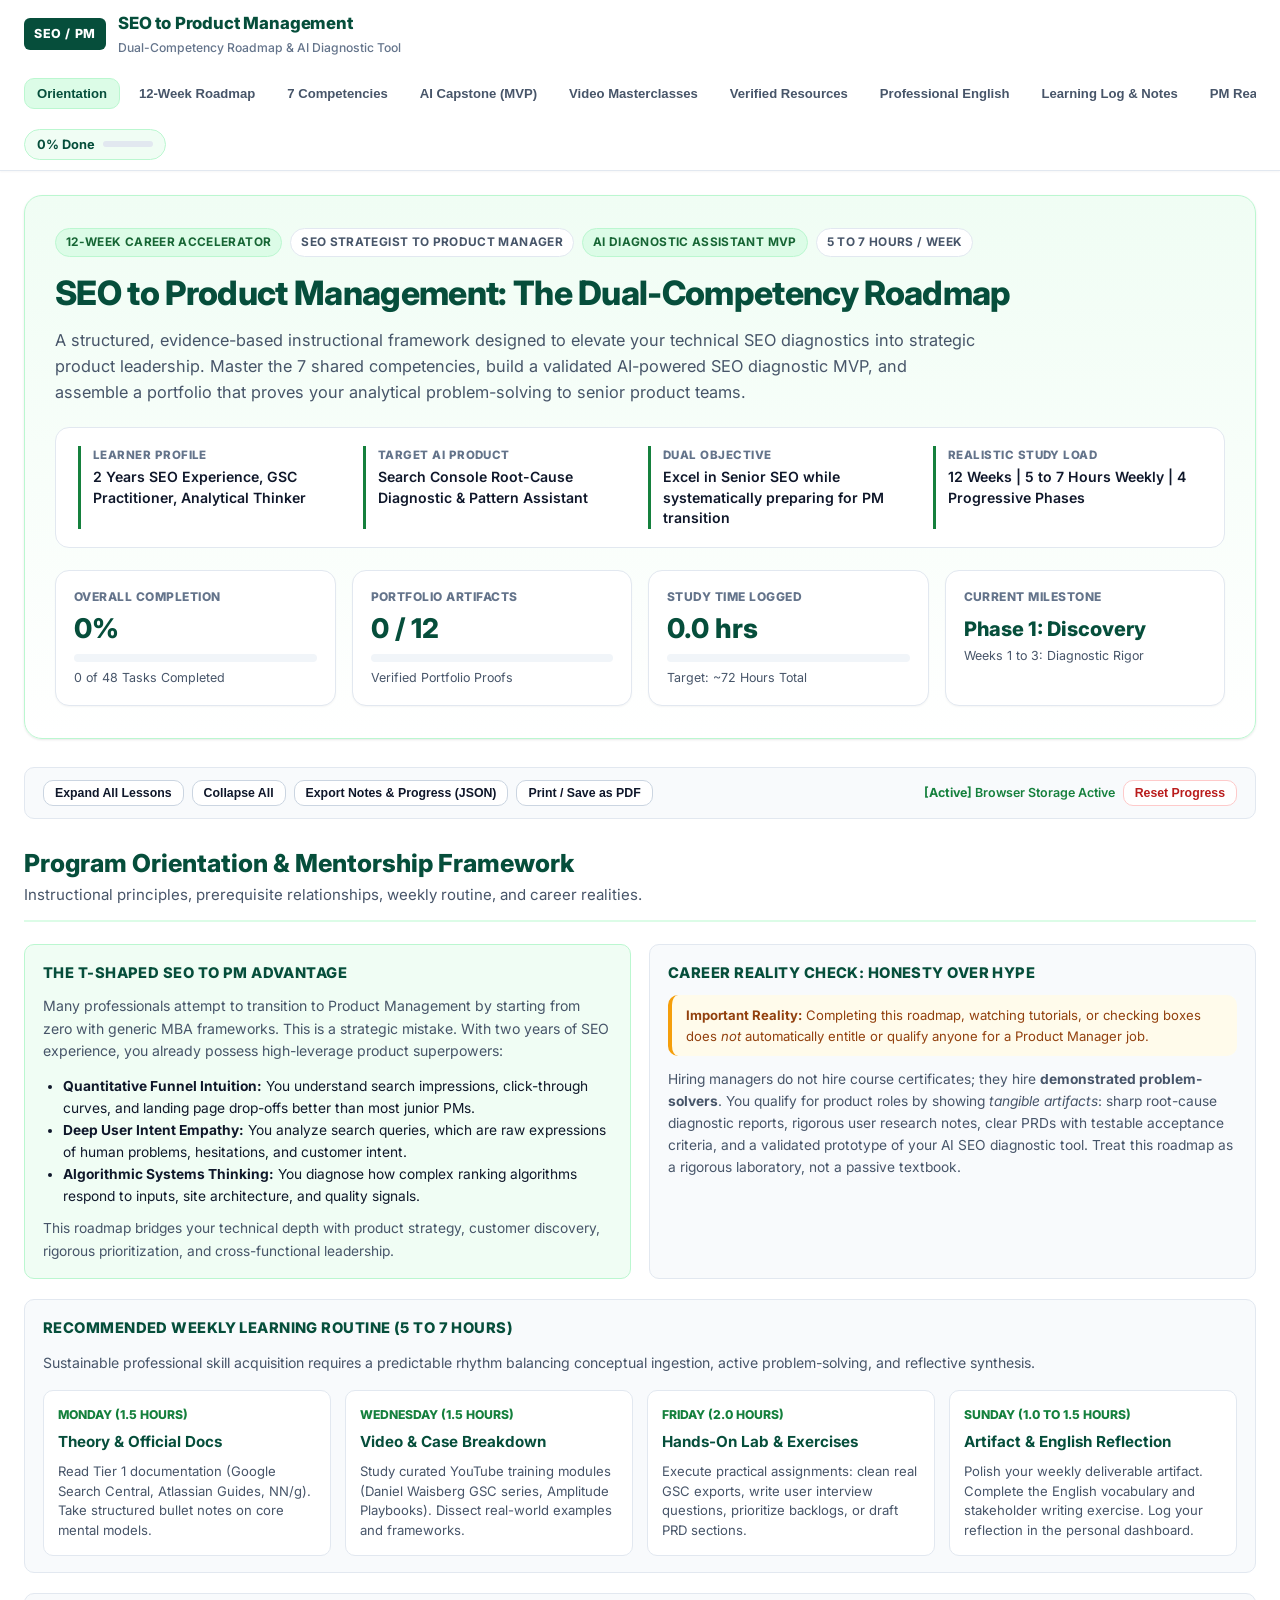
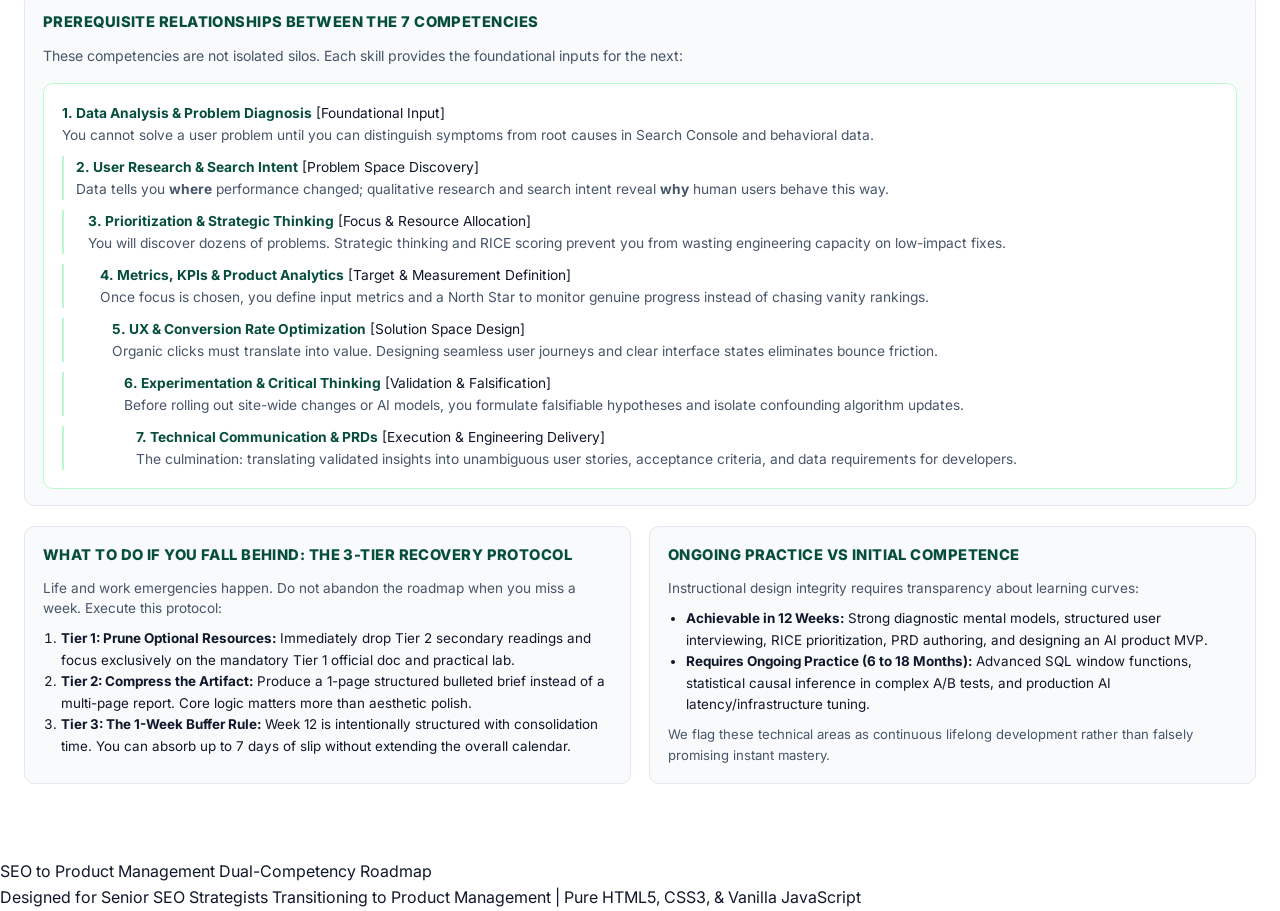
==== commit d3477d8e: "feat: eliminate all emojis and mojibake, integrate YouTube masterclasses, and update verified resour" ====
--- a/index.html
+++ b/index.html
@@ -1,20 +1,24 @@
-﻿<!DOCTYPE html>
+<!DOCTYPE html>
 <html lang="en">
 <head>
   <meta charset="UTF-8">
   <meta name="viewport" content="width=device-width, initial-scale=1.0">
-  <title>SEO to Product Management: The Dual-Competency & AI Product Roadmap</title>
+  <title>SEO to Product Management: The Dual-Competency Learning Roadmap &amp; AI Diagnostic Tool</title>
+  <meta name="description" content="A comprehensive, interactive 12-week roadmap for SEO professionals transitioning into Product Management. Master 7 core competencies and build an AI-powered SEO diagnostic assistant.">
+  <link rel="preconnect" href="https://fonts.googleapis.com">
+  <link rel="preconnect" href="https://fonts.gstatic.com" crossorigin>
+  <link href="https://fonts.googleapis.com/css2?family=Inter:wght@400;500;600;700;800&family=JetBrains+Mono:wght@400;500;600&display=swap" rel="stylesheet">
   <style>
 :root {
-  /* Color Palette - Premium White, Emerald & Mint Design System */
+  /* Color Palette - Clean Professional White, Forest & Mint Design System */
   --bg-body: #ffffff;
   --bg-subtle: #f8fafc;
   --bg-card: #ffffff;
   
   --primary-deep: #064e3b;      /* Deep evergreen for headings & key accents */
-  --primary: #0f5132;           /* Classic dark forest green */
+  --primary: #0f5132;           /* Dark forest green */
   --primary-medium: #15803d;    /* Balanced vibrant green */
-  --accent-emerald: #10b981;    /* Bright interactive emerald */
+  --accent-emerald: #10b981;    /* Interactive emerald */
   --accent-hover: #059669;      /* Darker emerald on hover */
   
   --mint-bg: #f0fdf4;           /* Subtle mint surface */
@@ -25,21 +29,12 @@
   
   --text-main: #0f172a;         /* Slate 900 for crisp body readability */
   --text-muted: #475569;        /* Slate 600 for secondary descriptions */
-  --text-light: #64748b;        /* Slate 500 for small meta */
+  --text-light: #64748b;        /* Slate 500 for metadata */
   --text-on-dark: #ffffff;
   
   --border-light: #e2e8f0;      /* Standard card and container borders */
   --border-medium: #cbd5e1;
   --border-focus: #10b981;
-  
-  --badge-blue-bg: #eff6ff;
-  --badge-blue-text: #1d4ed8;
-  --badge-purple-bg: #f5f3ff;
-  --badge-purple-text: #6d28d9;
-  --badge-amber-bg: #fffbeb;
-  --badge-amber-text: #b45309;
-  --badge-green-bg: #f0fdf4;
-  --badge-green-text: #15803d;
   
   --shadow-xs: 0 1px 2px rgba(0, 0, 0, 0.04);
   --shadow-sm: 0 1px 3px rgba(0, 0, 0, 0.06), 0 1px 2px rgba(0, 0, 0, 0.04);
@@ -51,7 +46,7 @@
   --radius-lg: 14px;
   --radius-xl: 18px;
   
-  --font-main: -apple-system, BlinkMacSystemFont, "Segoe UI", Roboto, "Helvetica Neue", Arial, sans-serif;
+  --font-main: -apple-system, BlinkMacSystemFont, "Segoe UI", Roboto, Inter, "Helvetica Neue", Arial, sans-serif;
   --font-mono: "SFMono-Regular", Consolas, "Liberation Mono", Menlo, Courier, monospace;
 }
 
@@ -74,7 +69,7 @@
 a {
   color: var(--primary-medium);
   text-decoration: none;
-  font-weight: 500;
+  font-weight: 600;
   transition: color 0.15s ease;
 }
 
@@ -100,11 +95,11 @@
 .sticky-header {
   position: sticky;
   top: 0;
-  background-color: rgba(255, 255, 255, 0.96);
+  background-color: rgba(255, 255, 255, 0.98);
   backdrop-filter: blur(8px);
   border-bottom: 1px solid var(--border-light);
   z-index: 1000;
-  padding: 12px 0;
+  padding: 10px 0;
   box-shadow: var(--shadow-xs);
 }
 
@@ -116,6 +111,7 @@
   align-items: center;
   justify-content: space-between;
   gap: 16px;
+  flex-wrap: wrap;
 }
 
 .brand-wrapper {
@@ -124,55 +120,56 @@
   gap: 12px;
 }
 
-.brand-icon {
-  width: 36px;
-  height: 36px;
-  border-radius: var(--radius-md);
+.brand-badge {
   background: var(--primary-deep);
   color: #ffffff;
-  display: flex;
-  align-items: center;
-  justify-content: center;
+  padding: 6px 10px;
+  border-radius: var(--radius-sm);
   font-weight: 800;
-  font-size: 1.15rem;
+  font-size: 0.78rem;
+  letter-spacing: 0.05em;
+  text-transform: uppercase;
 }
 
 .brand-title {
   font-size: 1.05rem;
-  font-weight: 700;
+  font-weight: 800;
   color: var(--primary-deep);
   letter-spacing: -0.01em;
 }
 
 .brand-subtitle {
-  font-size: 0.75rem;
+  font-size: 0.76rem;
   color: var(--text-light);
   font-weight: 500;
 }
 
-/* Navigation Tabs */
+/* Clean Navigation Tabs - No ugly scrollbars */
 .nav-tabs {
   display: flex;
   align-items: center;
   gap: 6px;
   overflow-x: auto;
   padding: 4px 0;
+  scrollbar-width: none;
+  -ms-overflow-style: none;
+}
+
+.nav-tabs::-webkit-scrollbar {
+  display: none;
 }
 
 .nav-tab-btn {
   background: none;
   border: 1px solid transparent;
-  padding: 7px 14px;
+  padding: 7px 12px;
   border-radius: var(--radius-md);
-  font-size: 0.85rem;
+  font-size: 0.82rem;
   font-weight: 600;
   color: var(--text-muted);
   cursor: pointer;
   white-space: nowrap;
   transition: all 0.15s ease;
-  display: flex;
-  align-items: center;
-  gap: 6px;
 }
 
 .nav-tab-btn:hover {
@@ -226,27 +223,25 @@
   background: linear-gradient(180deg, #f0fdf4 0%, #ffffff 100%);
   border: 1px solid var(--mint-border);
   border-radius: var(--radius-xl);
-  padding: 36px 32px;
-  margin: 28px 0 32px 0;
+  padding: 32px 30px;
+  margin: 24px 0 28px 0;
   box-shadow: var(--shadow-sm);
-  position: relative;
 }
 
 .badge-row {
   display: flex;
   flex-wrap: wrap;
   gap: 8px;
-  margin-bottom: 16px;
+  margin-bottom: 14px;
 }
 
 .badge {
   display: inline-flex;
   align-items: center;
-  gap: 5px;
   padding: 4px 10px;
   border-radius: 20px;
-  font-size: 0.75rem;
-  font-weight: 600;
+  font-size: 0.74rem;
+  font-weight: 700;
   text-transform: uppercase;
   letter-spacing: 0.03em;
 }
@@ -264,7 +259,7 @@
 }
 
 .hero-title {
-  font-size: 2.2rem;
+  font-size: 2.1rem;
   font-weight: 800;
   color: var(--primary-deep);
   margin-bottom: 12px;
@@ -272,11 +267,11 @@
 }
 
 .hero-desc {
-  font-size: 1.05rem;
+  font-size: 1.02rem;
   color: var(--text-muted);
-  max-width: 900px;
+  max-width: 920px;
   line-height: 1.6;
-  margin-bottom: 24px;
+  margin-bottom: 22px;
 }
 
 /* Profile Alignment Box */
@@ -285,52 +280,46 @@
   border: 1px solid var(--border-light);
   border-radius: var(--radius-lg);
   padding: 18px 22px;
-  margin-bottom: 24px;
+  margin-bottom: 22px;
   display: grid;
   grid-template-columns: repeat(auto-fit, minmax(240px, 1fr));
   gap: 16px;
 }
 
 .profile-item {
-  display: flex;
-  gap: 12px;
-  align-items: flex-start;
-}
-
-.profile-icon {
-  font-size: 1.25rem;
-  line-height: 1;
-  padding-top: 2px;
+  border-left: 3px solid var(--primary-medium);
+  padding-left: 12px;
 }
 
 .profile-label {
-  font-size: 0.75rem;
-  font-weight: 700;
+  font-size: 0.72rem;
+  font-weight: 800;
   text-transform: uppercase;
   color: var(--text-light);
   margin-bottom: 2px;
+  letter-spacing: 0.04em;
 }
 
 .profile-value {
   font-size: 0.88rem;
   font-weight: 600;
   color: var(--text-main);
-  line-height: 1.4;
+  line-height: 1.45;
 }
 
 /* Top Dashboard Metric Cards */
 .metrics-grid {
   display: grid;
-  grid-template-columns: repeat(auto-fit, minmax(200px, 1fr));
+  grid-template-columns: repeat(auto-fit, minmax(210px, 1fr));
   gap: 16px;
-  margin-top: 20px;
+  margin-top: 18px;
 }
 
 .metric-card {
   background: #ffffff;
   border: 1px solid var(--border-light);
   border-radius: var(--radius-lg);
-  padding: 18px 20px;
+  padding: 16px 18px;
   box-shadow: var(--shadow-xs);
   transition: transform 0.15s ease, border-color 0.15s ease;
 }
@@ -348,18 +337,18 @@
 }
 
 .metric-name {
-  font-size: 0.8rem;
-  font-weight: 700;
+  font-size: 0.75rem;
+  font-weight: 800;
   text-transform: uppercase;
   letter-spacing: 0.04em;
   color: var(--text-light);
 }
 
 .metric-val {
-  font-size: 1.8rem;
+  font-size: 1.7rem;
   font-weight: 800;
   color: var(--primary-deep);
-  line-height: 1;
+  line-height: 1.1;
 }
 
 .metric-sub {
@@ -391,8 +380,8 @@
   align-items: center;
   justify-content: space-between;
   gap: 12px;
-  margin: 20px 0 32px 0;
-  padding: 14px 20px;
+  margin: 20px 0 28px 0;
+  padding: 12px 18px;
   background: var(--bg-subtle);
   border: 1px solid var(--border-light);
   border-radius: var(--radius-md);
@@ -401,17 +390,17 @@
 .toolbar-left, .toolbar-right {
   display: flex;
   align-items: center;
-  gap: 10px;
+  gap: 8px;
   flex-wrap: wrap;
 }
 
 .btn {
   display: inline-flex;
   align-items: center;
-  gap: 8px;
-  padding: 8px 16px;
+  gap: 6px;
+  padding: 8px 15px;
   border-radius: var(--radius-md);
-  font-size: 0.85rem;
+  font-size: 0.83rem;
   font-weight: 600;
   cursor: pointer;
   transition: all 0.15s ease;
@@ -455,14 +444,14 @@
 }
 
 .btn-sm {
-  padding: 5px 10px;
-  font-size: 0.78rem;
+  padding: 5px 11px;
+  font-size: 0.77rem;
 }
 
 /* Section Containers & Headers */
 .content-section {
   display: none;
-  animation: fadeIn 0.2s ease-in-out;
+  animation: fadeIn 0.15s ease-in-out;
 }
 
 .content-section.active {
@@ -470,12 +459,12 @@
 }
 
 @keyframes fadeIn {
-  from { opacity: 0; transform: translateY(4px); }
+  from { opacity: 0; transform: translateY(3px); }
   to { opacity: 1; transform: translateY(0); }
 }
 
 .section-head {
-  margin-bottom: 24px;
+  margin-bottom: 22px;
   border-bottom: 2px solid var(--mint-pill);
   padding-bottom: 12px;
   display: flex;
@@ -486,63 +475,39 @@
 }
 
 .section-title {
-  font-size: 1.6rem;
+  font-size: 1.55rem;
   font-weight: 800;
   color: var(--primary-deep);
 }
 
 .section-lead {
-  font-size: 0.95rem;
+  font-size: 0.94rem;
   color: var(--text-muted);
   margin-top: 4px;
 }
 
-/* Callout & Alert Boxes */
+/* Callouts & Alert Boxes */
 .callout {
   border-radius: var(--radius-md);
-  padding: 16px 20px;
+  padding: 14px 18px;
   margin: 16px 0;
-  font-size: 0.9rem;
+  font-size: 0.88rem;
   line-height: 1.55;
-  display: flex;
-  gap: 14px;
-  align-items: flex-start;
-}
-
-.callout-icon {
-  font-size: 1.3rem;
-  line-height: 1;
-  flex-shrink: 0;
-}
-
-.callout-mint {
+  border-left: 4px solid var(--accent-emerald);
   background-color: var(--mint-bg);
-  border-left: 4px solid var(--accent-emerald);
-  color: var(--text-main);
 }
 
 .callout-amber {
   background-color: #fffbeb;
-  border-left: 4px solid #f59e0b;
+  border-left-color: #f59e0b;
   color: #92400e;
 }
 
-.callout-blue {
-  background-color: #eff6ff;
-  border-left: 4px solid #3b82f6;
-  color: #1e3a8a;
-}
-
-.callout-title {
-  font-weight: 700;
-  margin-bottom: 4px;
-}
-
-/* Accordions & Expandable Cards */
+/* Accordions */
 .accordion {
   border: 1px solid var(--border-light);
   border-radius: var(--radius-lg);
-  margin-bottom: 18px;
+  margin-bottom: 16px;
   background: #ffffff;
   box-shadow: var(--shadow-xs);
   overflow: hidden;
@@ -554,7 +519,7 @@
 }
 
 .accordion-header {
-  padding: 18px 24px;
+  padding: 16px 20px;
   background: #ffffff;
   cursor: pointer;
   display: flex;
@@ -576,28 +541,28 @@
 .acc-title-group {
   display: flex;
   align-items: center;
-  gap: 14px;
+  gap: 12px;
 }
 
 .acc-badge {
   background: var(--mint-pill);
   color: var(--mint-text);
-  font-size: 0.78rem;
-  font-weight: 700;
-  padding: 4px 10px;
+  font-size: 0.76rem;
+  font-weight: 800;
+  padding: 4px 9px;
   border-radius: 6px;
   border: 1px solid var(--mint-border);
   letter-spacing: 0.02em;
 }
 
 .acc-title {
-  font-size: 1.15rem;
+  font-size: 1.1rem;
   font-weight: 700;
   color: var(--primary-deep);
 }
 
 .acc-meta {
-  font-size: 0.82rem;
+  font-size: 0.8rem;
   color: var(--text-light);
   margin-top: 2px;
 }
@@ -605,12 +570,12 @@
 .acc-right {
   display: flex;
   align-items: center;
-  gap: 12px;
+  gap: 10px;
 }
 
 .chevron-icon {
-  width: 20px;
-  height: 20px;
+  width: 18px;
+  height: 18px;
   stroke: var(--text-light);
   transition: transform 0.2s ease;
 }
@@ -621,7 +586,7 @@
 }
 
 .accordion-body {
-  padding: 24px;
+  padding: 22px;
   display: none;
   background: #ffffff;
 }
@@ -634,8 +599,8 @@
 .grid-2col {
   display: grid;
   grid-template-columns: 1fr 1fr;
-  gap: 20px;
-  margin: 16px 0;
+  gap: 18px;
+  margin: 14px 0;
 }
 
 @media (max-width: 860px) {
@@ -659,12 +624,11 @@
 
 .sub-card-title {
   font-size: 0.92rem;
-  font-weight: 700;
+  font-weight: 800;
   color: var(--primary-deep);
   margin-bottom: 10px;
-  display: flex;
-  align-items: center;
-  gap: 8px;
+  text-transform: uppercase;
+  letter-spacing: 0.03em;
 }
 
 /* Checklists & Interactive Tasks */
@@ -717,7 +681,7 @@
 }
 
 .check-item input[type="checkbox"]:checked::after {
-  content: 'âœ“';
+  content: '✓';
   color: #ffffff;
   font-size: 12px;
   font-weight: 800;
@@ -740,17 +704,94 @@
   border-radius: 4px;
   background: #e2e8f0;
   color: var(--text-muted);
+  font-weight: 700;
+  margin-left: 6px;
+}
+
+/* Video Masterclass Cards */
+.video-grid {
+  display: grid;
+  grid-template-columns: repeat(auto-fill, minmax(380px, 1fr));
+  gap: 20px;
+  margin-top: 18px;
+}
+
+@media (max-width: 500px) {
+  .video-grid {
+    grid-template-columns: 1fr;
+  }
+}
+
+.video-card {
+  background: #ffffff;
+  border: 1px solid var(--border-light);
+  border-radius: var(--radius-lg);
+  overflow: hidden;
+  box-shadow: var(--shadow-xs);
+  display: flex;
+  flex-direction: column;
+  transition: transform 0.15s ease, border-color 0.15s ease, box-shadow 0.15s ease;
+}
+
+.video-card:hover {
+  border-color: var(--mint-border);
+  box-shadow: var(--shadow-md);
+  transform: translateY(-2px);
+}
+
+.video-player-wrap {
+  position: relative;
+  padding-bottom: 56.25%; /* 16:9 ratio */
+  height: 0;
+  background: #000000;
+}
+
+.video-player-wrap iframe {
+  position: absolute;
+  top: 0;
+  left: 0;
+  width: 100%;
+  height: 100%;
+  border: 0;
+}
+
+.video-info {
+  padding: 18px 20px;
+  display: flex;
+  flex-direction: column;
+  flex-grow: 1;
+  justify-content: space-between;
+}
+
+.video-title {
+  font-size: 1.05rem;
+  font-weight: 700;
+  color: var(--primary-deep);
+  margin-bottom: 6px;
+  line-height: 1.35;
+}
+
+.video-creator {
+  font-size: 0.8rem;
+  color: var(--text-light);
   font-weight: 600;
-  margin-left: 6px;
-}
-
-/* Resource Cards & Library */
+  margin-bottom: 10px;
+}
+
+.video-desc {
+  font-size: 0.85rem;
+  color: var(--text-muted);
+  line-height: 1.5;
+  margin-bottom: 14px;
+}
+
+/* Resource Cards */
 .resource-filters-box {
   background: var(--bg-subtle);
   border: 1px solid var(--border-light);
   border-radius: var(--radius-lg);
-  padding: 18px 20px;
-  margin-bottom: 24px;
+  padding: 16px 20px;
+  margin-bottom: 22px;
 }
 
 .filters-grid {
@@ -774,11 +815,12 @@
 
 .filter-group label {
   display: block;
-  font-size: 0.78rem;
-  font-weight: 700;
+  font-size: 0.76rem;
+  font-weight: 800;
   text-transform: uppercase;
   color: var(--text-light);
   margin-bottom: 6px;
+  letter-spacing: 0.03em;
 }
 
 .form-control {
@@ -814,7 +856,7 @@
   background: #ffffff;
   border: 1px solid var(--border-light);
   border-radius: var(--radius-lg);
-  padding: 20px;
+  padding: 18px 20px;
   box-shadow: var(--shadow-xs);
   display: flex;
   flex-direction: column;
@@ -881,6 +923,7 @@
   font-size: 0.8rem;
   color: var(--text-light);
   margin-bottom: 8px;
+  font-weight: 600;
 }
 
 .res-desc {
@@ -912,7 +955,7 @@
 .res-meta-time {
   font-size: 0.78rem;
   color: var(--text-light);
-  font-weight: 500;
+  font-weight: 600;
 }
 
 /* Capstone Project Styling */
@@ -920,28 +963,28 @@
   background: linear-gradient(135deg, #064e3b 0%, #0f5132 100%);
   color: #ffffff;
   border-radius: var(--radius-xl);
-  padding: 32px 36px;
-  margin-bottom: 28px;
+  padding: 30px 34px;
+  margin-bottom: 26px;
 }
 
 .capstone-hero h2 {
   color: #ffffff;
-  font-size: 1.8rem;
+  font-size: 1.75rem;
   margin-bottom: 8px;
 }
 
 .capstone-hero p {
   color: #d1fae5;
-  font-size: 0.98rem;
-  max-width: 800px;
+  font-size: 0.96rem;
+  max-width: 820px;
   line-height: 1.6;
 }
 
 .artifact-grid {
   display: grid;
   grid-template-columns: repeat(auto-fill, minmax(380px, 1fr));
-  gap: 20px;
-  margin-top: 20px;
+  gap: 18px;
+  margin-top: 18px;
 }
 
 @media (max-width: 600px) {
@@ -954,7 +997,7 @@
   background: #ffffff;
   border: 1px solid var(--border-light);
   border-radius: var(--radius-lg);
-  padding: 22px;
+  padding: 20px;
   box-shadow: var(--shadow-xs);
   transition: all 0.15s ease;
   position: relative;
@@ -1010,7 +1053,7 @@
   color: var(--primary-deep);
 }
 
-/* English Learning & Glossary */
+/* Vocabulary & Templates */
 .vocab-card {
   background: #ffffff;
   border: 1px solid var(--border-light);
@@ -1041,7 +1084,7 @@
 
 .vocab-pos {
   font-size: 0.72rem;
-  font-weight: 700;
+  font-weight: 800;
   text-transform: uppercase;
   color: var(--mint-text);
   background: var(--mint-pill);
@@ -1076,7 +1119,7 @@
   background: #ffffff;
   border: 1px solid var(--border-light);
   border-radius: var(--radius-lg);
-  padding: 20px 24px;
+  padding: 20px 22px;
   margin-bottom: 18px;
 }
 
@@ -1104,8 +1147,8 @@
   background: var(--mint-bg);
   border: 1px solid var(--mint-border);
   border-radius: var(--radius-lg);
-  padding: 22px;
-  margin-bottom: 24px;
+  padding: 20px 22px;
+  margin-bottom: 22px;
 }
 
 .log-grid {
@@ -1126,7 +1169,7 @@
   overflow-x: auto;
   border: 1px solid var(--border-light);
   border-radius: var(--radius-md);
-  margin-top: 16px;
+  margin-top: 14px;
 }
 
 .data-table {
@@ -1194,7 +1237,7 @@
 .modal-box {
   background: #ffffff;
   border-radius: var(--radius-xl);
-  padding: 28px;
+  padding: 26px;
   max-width: 480px;
   width: 90%;
   box-shadow: var(--shadow-lg);
@@ -1247,7 +1290,7 @@
     display: block !important;
   }
 
-  .hero-card, .res-card, .artifact-card {
+  .hero-card, .res-card, .artifact-card, .video-card {
     box-shadow: none !important;
     border: 1px solid #ccc !important;
     page-break-inside: avoid;
@@ -1257,27 +1300,27 @@
   </style>
 </head>
 <body>
-
 <!-- Sticky Top Navigation -->
 <header class="sticky-header">
   <div class="nav-inner">
     <div class="brand-wrapper">
-      <div class="brand-icon">âš¡</div>
+      <div class="brand-badge">SEO / PM</div>
       <div>
-        <div class="brand-title">SEO âž” Product Management</div>
-        <div class="brand-subtitle">The Dual-Competency & AI Product Roadmap</div>
+        <div class="brand-title">SEO to Product Management</div>
+        <div class="brand-subtitle">Dual-Competency Roadmap &amp; AI Diagnostic Tool</div>
       </div>
     </div>
     
     <nav class="nav-tabs" role="tablist">
-      <button class="nav-tab-btn active" data-tab="tab-overview" role="tab">ðŸ§­ Orientation</button>
-      <button class="nav-tab-btn" data-tab="tab-roadmap" role="tab">ðŸ—ºï¸ 12-Week Roadmap</button>
-      <button class="nav-tab-btn" data-tab="tab-competencies" role="tab">ðŸ§  7 Competencies</button>
-      <button class="nav-tab-btn" data-tab="tab-capstone" role="tab">ðŸš€ AI Capstone (MVP)</button>
-      <button class="nav-tab-btn" data-tab="tab-resources" role="tab">ðŸ“š Verified Resources</button>
-      <button class="nav-tab-btn" data-tab="tab-english" role="tab">ðŸ—£ï¸ Professional English</button>
-      <button class="nav-tab-btn" data-tab="tab-dashboard" role="tab">ðŸ“ Log & Notes</button>
-      <button class="nav-tab-btn" data-tab="tab-readiness" role="tab">ðŸŽ¯ PM Readiness</button>
+      <button class="nav-tab-btn active" data-tab="tab-overview" role="tab">Orientation</button>
+      <button class="nav-tab-btn" data-tab="tab-roadmap" role="tab">12-Week Roadmap</button>
+      <button class="nav-tab-btn" data-tab="tab-competencies" role="tab">7 Competencies</button>
+      <button class="nav-tab-btn" data-tab="tab-capstone" role="tab">AI Capstone (MVP)</button>
+      <button class="nav-tab-btn" data-tab="tab-videos" role="tab">Video Masterclasses</button>
+      <button class="nav-tab-btn" data-tab="tab-resources" role="tab">Verified Resources</button>
+      <button class="nav-tab-btn" data-tab="tab-english" role="tab">Professional English</button>
+      <button class="nav-tab-btn" data-tab="tab-dashboard" role="tab">Learning Log &amp; Notes</button>
+      <button class="nav-tab-btn" data-tab="tab-readiness" role="tab">PM Readiness</button>
     </nav>
     
     <div class="nav-metrics">
@@ -1297,9 +1340,9 @@
   <section class="hero-card">
     <div class="badge-row">
       <span class="badge badge-mint">12-Week Career Accelerator</span>
-      <span class="badge badge-outline">SEO Strategist âž” Product Manager</span>
+      <span class="badge badge-outline">SEO Strategist to Product Manager</span>
       <span class="badge badge-mint">AI Diagnostic Assistant MVP</span>
-      <span class="badge badge-outline">5â€“7 Hours / Week</span>
+      <span class="badge badge-outline">5 to 7 Hours / Week</span>
     </div>
     
     <h1 class="hero-title">SEO to Product Management: The Dual-Competency Roadmap</h1>
@@ -1310,32 +1353,20 @@
     <!-- Profile Alignment Box -->
     <div class="profile-box">
       <div class="profile-item">
-        <div class="profile-icon">ðŸŽ¯</div>
-        <div>
-          <div class="profile-label">Learner Profile</div>
-          <div class="profile-value">2 Years SEO Experience, GSC Practitioner, Analytical Thinker</div>
-        </div>
+        <div class="profile-label">Learner Profile</div>
+        <div class="profile-value">2 Years SEO Experience, GSC Practitioner, Analytical Thinker</div>
       </div>
       <div class="profile-item">
-        <div class="profile-icon">ðŸ’¡</div>
-        <div>
-          <div class="profile-label">Target AI Product</div>
-          <div class="profile-value">Search Console Root-Cause Diagnostic & Pattern Assistant</div>
-        </div>
+        <div class="profile-label">Target AI Product</div>
+        <div class="profile-value">Search Console Root-Cause Diagnostic &amp; Pattern Assistant</div>
       </div>
       <div class="profile-item">
-        <div class="profile-icon">ðŸ“ˆ</div>
-        <div>
-          <div class="profile-label">Dual Objective</div>
-          <div class="profile-value">Excel in Senior SEO while systematically preparing for PM transition</div>
-        </div>
+        <div class="profile-label">Dual Objective</div>
+        <div class="profile-value">Excel in Senior SEO while systematically preparing for PM transition</div>
       </div>
       <div class="profile-item">
-        <div class="profile-icon">â±ï¸</div>
-        <div>
-          <div class="profile-label">Realistic Study Load</div>
-          <div class="profile-value">12 Weeks â€¢ 5â€“7 Hours Weekly â€¢ 4 Progressive Phases</div>
-        </div>
+        <div class="profile-label">Realistic Study Load</div>
+        <div class="profile-value">12 Weeks | 5 to 7 Hours Weekly | 4 Progressive Phases</div>
       </div>
     </div>
     
@@ -1344,7 +1375,6 @@
       <div class="metric-card">
         <div class="metric-header">
           <span class="metric-name">Overall Completion</span>
-          <span style="font-size: 1.1rem;">ðŸ“Š</span>
         </div>
         <div class="metric-val" id="global-progress-percent">0%</div>
         <div class="progress-track">
@@ -1356,7 +1386,6 @@
       <div class="metric-card">
         <div class="metric-header">
           <span class="metric-name">Portfolio Artifacts</span>
-          <span style="font-size: 1.1rem;">ðŸ“</span>
         </div>
         <div class="metric-val" id="artifacts-completed-count">0 / 12</div>
         <div class="progress-track">
@@ -1368,7 +1397,6 @@
       <div class="metric-card">
         <div class="metric-header">
           <span class="metric-name">Study Time Logged</span>
-          <span style="font-size: 1.1rem;">â±ï¸</span>
         </div>
         <div class="metric-val" id="hours-logged-display">0.0 hrs</div>
         <div class="progress-track">
@@ -1380,10 +1408,9 @@
       <div class="metric-card">
         <div class="metric-header">
           <span class="metric-name">Current Milestone</span>
-          <span style="font-size: 1.1rem;">ðŸ†</span>
-        </div>
-        <div class="metric-val" style="font-size: 1.3rem; padding-top: 4px;" id="current-phase-display">Phase 1: Discovery</div>
-        <div class="metric-sub">Weeks 1â€“3: Diagnostic Rigor</div>
+        </div>
+        <div class="metric-val" style="font-size: 1.25rem; padding-top: 4px;" id="current-phase-display">Phase 1: Discovery</div>
+        <div class="metric-sub">Weeks 1 to 3: Diagnostic Rigor</div>
       </div>
     </div>
   </section>
@@ -1391,16 +1418,16 @@
   <!-- Quick Action Toolbar -->
   <div class="action-toolbar">
     <div class="toolbar-left">
-      <button class="btn btn-outline btn-sm" id="btn-expand-all">ðŸ“‚ Expand All Lessons</button>
-      <button class="btn btn-outline btn-sm" id="btn-collapse-all">ðŸ“ Collapse All</button>
-      <button class="btn btn-outline btn-sm" id="btn-export-data">ðŸ“¥ Export Notes & Progress (JSON)</button>
-      <button class="btn btn-outline btn-sm" id="btn-print-view">ðŸ–¨ï¸ Print / Save as PDF</button>
+      <button class="btn btn-outline btn-sm" id="btn-expand-all">Expand All Lessons</button>
+      <button class="btn btn-outline btn-sm" id="btn-collapse-all">Collapse All</button>
+      <button class="btn btn-outline btn-sm" id="btn-export-data">Export Notes &amp; Progress (JSON)</button>
+      <button class="btn btn-outline btn-sm" id="btn-print-view">Print / Save as PDF</button>
     </div>
     <div class="toolbar-right">
-      <span id="storage-status-indicator" style="font-size: 0.78rem; color: var(--text-light); font-weight: 500;">
-        ðŸŸ¢ Local Storage Active
+      <span id="storage-status-indicator" style="font-size: 0.78rem; color: var(--text-light); font-weight: 600;">
+        Browser Storage Active
       </span>
-      <button class="btn btn-danger-outline btn-sm" id="btn-reset-modal">âš ï¸ Reset Progress</button>
+      <button class="btn btn-danger-outline btn-sm" id="btn-reset-modal">Reset Progress</button>
     </div>
   </div>
 
@@ -1408,7 +1435,7 @@
   <section id="tab-overview" class="content-section active">
     <div class="section-head">
       <div>
-        <h2 class="section-title">Program Orientation & Mentorship Framework</h2>
+        <h2 class="section-title">Program Orientation &amp; Mentorship Framework</h2>
         <p class="section-lead">Instructional principles, prerequisite relationships, weekly routine, and career realities.</p>
       </div>
     </div>
@@ -1416,16 +1443,14 @@
     <!-- Mentor Welcome & Strategic Philosophy -->
     <div class="grid-2col">
       <div class="sub-card sub-card-mint">
-        <div class="sub-card-title">
-          <span>ðŸŽ¯</span> The "T-Shaped" SEO to PM Advantage
-        </div>
+        <div class="sub-card-title">The T-Shaped SEO to PM Advantage</div>
         <p style="font-size: 0.88rem; color: var(--text-muted); line-height: 1.6; margin-bottom: 12px;">
           Many professionals attempt to transition to Product Management by starting from zero with generic MBA frameworks. This is a strategic mistake. With two years of SEO experience, you already possess high-leverage product superpowers:
         </p>
         <ul style="font-size: 0.86rem; color: var(--text-main); padding-left: 20px; line-height: 1.6;">
           <li><strong>Quantitative Funnel Intuition:</strong> You understand search impressions, click-through curves, and landing page drop-offs better than most junior PMs.</li>
-          <li><strong>Deep User Intent Empathy:</strong> You analyze search queriesâ€”which are raw expressions of human problems, hesitations, and customer intent.</li>
-          <li><strong>Algorithmic Systems Thinking:</strong> You diagnose how black-box algorithms respond to inputs, site architecture, and quality signals.</li>
+          <li><strong>Deep User Intent Empathy:</strong> You analyze search queries, which are raw expressions of human problems, hesitations, and customer intent.</li>
+          <li><strong>Algorithmic Systems Thinking:</strong> You diagnose how complex ranking algorithms respond to inputs, site architecture, and quality signals.</li>
         </ul>
         <p style="font-size: 0.86rem; color: var(--text-muted); margin-top: 10px;">
           This roadmap bridges your technical depth with product strategy, customer discovery, rigorous prioritization, and cross-functional leadership.
@@ -1433,11 +1458,8 @@
       </div>
 
       <div class="sub-card">
-        <div class="sub-card-title">
-          <span>âš ï¸</span> Career Reality Check: Honesty Over Hype
-        </div>
+        <div class="sub-card-title">Career Reality Check: Honesty Over Hype</div>
         <div class="callout callout-amber" style="margin: 0 0 12px 0; padding: 10px 14px;">
-          <div class="callout-icon">ðŸ’¡</div>
           <div style="font-size: 0.82rem;">
             <strong>Important Reality:</strong> Completing this roadmap, watching tutorials, or checking boxes does <em>not</em> automatically entitle or qualify anyone for a Product Manager job.
           </div>
@@ -1450,40 +1472,38 @@
 
     <!-- Weekly Routine & Time Allocation -->
     <div class="sub-card" style="margin-top: 20px;">
-      <div class="sub-card-title">
-        <span>ðŸ“…</span> Recommended Weekly Learning Routine (5â€“7 Hours)
-      </div>
+      <div class="sub-card-title">Recommended Weekly Learning Routine (5 to 7 Hours)</div>
       <p style="font-size: 0.88rem; color: var(--text-muted); margin-bottom: 16px;">
         Sustainable professional skill acquisition requires a predictable rhythm balancing conceptual ingestion, active problem-solving, and reflective synthesis.
       </p>
       <div style="display: grid; grid-template-columns: repeat(auto-fit, minmax(220px, 1fr)); gap: 14px;">
         <div style="background: #ffffff; border: 1px solid var(--border-light); border-radius: var(--radius-md); padding: 14px;">
-          <div style="font-size: 0.78rem; font-weight: 800; color: var(--primary-medium); text-transform: uppercase;">Monday (1.5 Hours)</div>
-          <div style="font-size: 0.95rem; font-weight: 700; color: var(--primary-deep); margin: 4px 0 8px 0;">Theory & Official Docs</div>
+          <div style="font-size: 0.76rem; font-weight: 800; color: var(--primary-medium); text-transform: uppercase;">Monday (1.5 Hours)</div>
+          <div style="font-size: 0.95rem; font-weight: 700; color: var(--primary-deep); margin: 4px 0 8px 0;">Theory &amp; Official Docs</div>
           <div style="font-size: 0.82rem; color: var(--text-muted); line-height: 1.5;">
             Read Tier 1 documentation (Google Search Central, Atlassian Guides, NN/g). Take structured bullet notes on core mental models.
           </div>
         </div>
 
         <div style="background: #ffffff; border: 1px solid var(--border-light); border-radius: var(--radius-md); padding: 14px;">
-          <div style="font-size: 0.78rem; font-weight: 800; color: var(--primary-medium); text-transform: uppercase;">Wednesday (1.5 Hours)</div>
-          <div style="font-size: 0.95rem; font-weight: 700; color: var(--primary-deep); margin: 4px 0 8px 0;">Video & Case Breakdown</div>
+          <div style="font-size: 0.76rem; font-weight: 800; color: var(--primary-medium); text-transform: uppercase;">Wednesday (1.5 Hours)</div>
+          <div style="font-size: 0.95rem; font-weight: 700; color: var(--primary-deep); margin: 4px 0 8px 0;">Video &amp; Case Breakdown</div>
           <div style="font-size: 0.82rem; color: var(--text-muted); line-height: 1.5;">
             Study curated YouTube training modules (Daniel Waisberg GSC series, Amplitude Playbooks). Dissect real-world examples and frameworks.
           </div>
         </div>
 
         <div style="background: #ffffff; border: 1px solid var(--border-light); border-radius: var(--radius-md); padding: 14px;">
-          <div style="font-size: 0.78rem; font-weight: 800; color: var(--primary-medium); text-transform: uppercase;">Friday (2.0 Hours)</div>
-          <div style="font-size: 0.95rem; font-weight: 700; color: var(--primary-deep); margin: 4px 0 8px 0;">Hands-On Lab & Exercises</div>
+          <div style="font-size: 0.76rem; font-weight: 800; color: var(--primary-medium); text-transform: uppercase;">Friday (2.0 Hours)</div>
+          <div style="font-size: 0.95rem; font-weight: 700; color: var(--primary-deep); margin: 4px 0 8px 0;">Hands-On Lab &amp; Exercises</div>
           <div style="font-size: 0.82rem; color: var(--text-muted); line-height: 1.5;">
             Execute practical assignments: clean real GSC exports, write user interview questions, prioritize backlogs, or draft PRD sections.
           </div>
         </div>
 
         <div style="background: #ffffff; border: 1px solid var(--border-light); border-radius: var(--radius-md); padding: 14px;">
-          <div style="font-size: 0.78rem; font-weight: 800; color: var(--primary-medium); text-transform: uppercase;">Sunday (1.0â€“1.5 Hours)</div>
-          <div style="font-size: 0.95rem; font-weight: 700; color: var(--primary-deep); margin: 4px 0 8px 0;">Artifact & English Reflection</div>
+          <div style="font-size: 0.76rem; font-weight: 800; color: var(--primary-medium); text-transform: uppercase;">Sunday (1.0 to 1.5 Hours)</div>
+          <div style="font-size: 0.95rem; font-weight: 700; color: var(--primary-deep); margin: 4px 0 8px 0;">Artifact &amp; English Reflection</div>
           <div style="font-size: 0.82rem; color: var(--text-muted); line-height: 1.5;">
             Polish your weekly deliverable artifact. Complete the English vocabulary and stakeholder writing exercise. Log your reflection in the personal dashboard.
           </div>
@@ -1493,40 +1513,38 @@
 
     <!-- Prerequisite Relationships Diagram & Explanation -->
     <div class="sub-card" style="margin-top: 20px;">
-      <div class="sub-card-title">
-        <span>ðŸ”—</span> Prerequisite Relationships Between the 7 Competencies
-      </div>
+      <div class="sub-card-title">Prerequisite Relationships Between the 7 Competencies</div>
       <p style="font-size: 0.88rem; color: var(--text-muted); margin-bottom: 16px;">
         These competencies are not isolated silos. Each skill provides the foundational inputs for the next:
       </p>
       <div style="background: #ffffff; border: 1px solid var(--mint-border); border-radius: var(--radius-md); padding: 18px; line-height: 1.6; font-size: 0.86rem;">
         <div style="display: flex; flex-direction: column; gap: 10px;">
           <div>
-            <strong style="color: var(--primary-deep);">1. Data Analysis & Problem Diagnosis</strong> âž” <em>Foundational Input</em><br>
+            <strong style="color: var(--primary-deep);">1. Data Analysis &amp; Problem Diagnosis</strong> [Foundational Input]<br>
             <span style="color: var(--text-muted);">You cannot solve a user problem until you can distinguish symptoms from root causes in Search Console and behavioral data.</span>
           </div>
           <div style="padding-left: 12px; border-left: 2px solid var(--mint-border);">
-            <strong style="color: var(--primary-deep);">2. User Research & Search Intent</strong> âž” <em>Problem Space Discovery</em><br>
+            <strong style="color: var(--primary-deep);">2. User Research &amp; Search Intent</strong> [Problem Space Discovery]<br>
             <span style="color: var(--text-muted);">Data tells you <strong>where</strong> performance changed; qualitative research and search intent reveal <strong>why</strong> human users behave this way.</span>
           </div>
           <div style="padding-left: 24px; border-left: 2px solid var(--mint-border);">
-            <strong style="color: var(--primary-deep);">3. Prioritization & Strategic Thinking</strong> âž” <em>Focus & Resource Allocation</em><br>
+            <strong style="color: var(--primary-deep);">3. Prioritization &amp; Strategic Thinking</strong> [Focus &amp; Resource Allocation]<br>
             <span style="color: var(--text-muted);">You will discover dozens of problems. Strategic thinking and RICE scoring prevent you from wasting engineering capacity on low-impact fixes.</span>
           </div>
           <div style="padding-left: 36px; border-left: 2px solid var(--mint-border);">
-            <strong style="color: var(--primary-deep);">4. Metrics, KPIs & Product Analytics</strong> âž” <em>Target & Measurement Definition</em><br>
+            <strong style="color: var(--primary-deep);">4. Metrics, KPIs &amp; Product Analytics</strong> [Target &amp; Measurement Definition]<br>
             <span style="color: var(--text-muted);">Once focus is chosen, you define input metrics and a North Star to monitor genuine progress instead of chasing vanity rankings.</span>
           </div>
           <div style="padding-left: 48px; border-left: 2px solid var(--mint-border);">
-            <strong style="color: var(--primary-deep);">5. UX & Conversion Rate Optimization</strong> âž” <em>Solution Space Design</em><br>
+            <strong style="color: var(--primary-deep);">5. UX &amp; Conversion Rate Optimization</strong> [Solution Space Design]<br>
             <span style="color: var(--text-muted);">Organic clicks must translate into value. Designing seamless user journeys and clear interface states eliminates bounce friction.</span>
           </div>
           <div style="padding-left: 60px; border-left: 2px solid var(--mint-border);">
-            <strong style="color: var(--primary-deep);">6. Experimentation & Critical Thinking</strong> âž” <em>Validation & Falsification</em><br>
+            <strong style="color: var(--primary-deep);">6. Experimentation &amp; Critical Thinking</strong> [Validation &amp; Falsification]<br>
             <span style="color: var(--text-muted);">Before rolling out site-wide changes or AI models, you formulate falsifiable hypotheses and isolate confounding algorithm updates.</span>
           </div>
           <div style="padding-left: 72px; border-left: 2px solid var(--mint-border);">
-            <strong style="color: var(--primary-deep);">7. Technical Communication & PRDs</strong> âž” <em>Execution & Engineering Delivery</em><br>
+            <strong style="color: var(--primary-deep);">7. Technical Communication &amp; PRDs</strong> [Execution &amp; Engineering Delivery]<br>
             <span style="color: var(--text-muted);">The culmination: translating validated insights into unambiguous user stories, acceptance criteria, and data requirements for developers.</span>
           </div>
         </div>
@@ -1536,9 +1554,7 @@
     <!-- Recovery Protocol & Ongoing Practice Notes -->
     <div class="grid-2col" style="margin-top: 20px;">
       <div class="sub-card">
-        <div class="sub-card-title">
-          <span>â±ï¸</span> What to Do If You Fall Behind: The 3-Tier Recovery Protocol
-        </div>
+        <div class="sub-card-title">What to Do If You Fall Behind: The 3-Tier Recovery Protocol</div>
         <p style="font-size: 0.85rem; color: var(--text-muted); line-height: 1.5; margin-bottom: 10px;">
           Life and work emergencies happen. Do not abandon the roadmap when you miss a week. Execute this protocol:
         </p>
@@ -1550,15 +1566,13 @@
       </div>
 
       <div class="sub-card">
-        <div class="sub-card-title">
-          <span>ðŸŒ±</span> "Ongoing Practice" vs "Initial Competence"
-        </div>
+        <div class="sub-card-title">Ongoing Practice vs Initial Competence</div>
         <p style="font-size: 0.85rem; color: var(--text-muted); line-height: 1.5; margin-bottom: 10px;">
           Instructional design integrity requires transparency about learning curves:
         </p>
         <ul style="font-size: 0.84rem; color: var(--text-main); padding-left: 18px; line-height: 1.6;">
           <li><strong>Achievable in 12 Weeks:</strong> Strong diagnostic mental models, structured user interviewing, RICE prioritization, PRD authoring, and designing an AI product MVP.</li>
-          <li><strong>Requires Ongoing Practice (6â€“18 Months):</strong> Advanced SQL window functions, statistical causal inference in complex A/B tests, and production AI latency/infrastructure tuning.</li>
+          <li><strong>Requires Ongoing Practice (6 to 18 Months):</strong> Advanced SQL window functions, statistical causal inference in complex A/B tests, and production AI latency/infrastructure tuning.</li>
         </ul>
         <p style="font-size: 0.82rem; color: var(--text-muted); margin-top: 8px;">
           We flag these technical areas as continuous lifelong development rather than falsely promising instant mastery.
@@ -1566,6 +1580,1160 @@
       </div>
     </div>
   </section>
+
+<!-- TAB 3: THE 12-WEEK SEQUENTIAL ROADMAP -->
+<section id="tab-roadmap" class="content-section">
+  <div class="section-head">
+    <div>
+      <h2 class="section-title">12-Week Interactive Learning Roadmap</h2>
+      <p class="section-lead">Sequential, week-by-week curriculum calibrated for 5 to 7 hours per week of study, practical labs, and artifact creation.</p>
+    </div>
+    <div style="font-size: 0.85rem; color: var(--text-light); font-weight: 600;">
+      Phase 1 to 4 | 48 Actionable Milestones
+    </div>
+  </div>
+
+  <!-- PHASE 1 BANNER -->
+  <div style="margin: 24px 0 16px 0; padding: 12px 18px; background: var(--mint-bg); border-left: 4px solid var(--accent-emerald); border-radius: var(--radius-sm);">
+    <div style="display: flex; justify-content: space-between; align-items: center; flex-wrap: wrap;">
+      <div>
+        <span style="font-size: 0.74rem; font-weight: 800; color: var(--mint-text); text-transform: uppercase;">Phase 1: Diagnostic Rigor &amp; User Discovery</span>
+        <h3 style="font-size: 1.15rem; color: var(--primary-deep); margin-top: 2px;">Weeks 1 to 3: From Surface Traffic Drops to Root Cause Discovery</h3>
+      </div>
+      <span class="badge badge-mint">Competencies 1 &amp; 2</span>
+    </div>
+  </div>
+
+  <!-- WEEK 1 -->
+  <div class="accordion" id="week-1">
+    <div class="accordion-header" onclick="toggleAccordion('week-1')">
+      <div class="acc-title-group">
+        <span class="acc-badge">Week 1</span>
+        <div>
+          <div class="acc-title">Search Console Diagnostics, Data Hygiene &amp; Anomaly Detection</div>
+          <div class="acc-meta">Competency 1 | 6.0 Estimated Study Hours</div>
+        </div>
+      </div>
+      <div class="acc-right">
+        <span class="badge badge-outline" id="badge-week-1">0/4 Done</span>
+        <svg class="chevron-icon" viewBox="0 0 24 24" fill="none" stroke="currentColor" stroke-width="2"><polyline points="6 9 12 15 18 9"></polyline></svg>
+      </div>
+    </div>
+    <div class="accordion-body">
+      <div class="grid-2col">
+        <div class="sub-card">
+          <div class="sub-card-title">Learning Objectives</div>
+          <ul style="font-size: 0.85rem; color: var(--text-main); line-height: 1.6; padding-left: 18px;">
+            <li>Audit Search Console performance data and isolate authentic anomalies from normal reporting volatility.</li>
+            <li>Master the mathematical and behavioral relationships between Impressions, Clicks, CTR, and Average Position.</li>
+            <li>Clean, normalize, and segment GSC exports across directory paths and query intent clusters.</li>
+          </ul>
+        </div>
+
+        <div class="sub-card">
+          <div class="sub-card-title">Core Concepts</div>
+          <ul style="font-size: 0.85rem; color: var(--text-main); line-height: 1.6; padding-left: 18px;">
+            <li>GSC Data Thresholds: Understanding anonymized queries and data delay (48-hour lag).</li>
+            <li>Multi-Period Comparisons: 28-day vs previous period vs year-over-year seasonality baselines.</li>
+            <li>Segmentation Strategy: Slicing by URL path, brand vs non-brand, device type, and country.</li>
+          </ul>
+        </div>
+      </div>
+
+      <!-- Time Allocation -->
+      <div class="sub-card" style="margin-top: 14px;">
+        <div class="sub-card-title">Time Allocation Breakdown (6.0 Hours Total)</div>
+        <div style="display: grid; grid-template-columns: repeat(auto-fit, minmax(140px, 1fr)); gap: 10px; font-size: 0.82rem; text-align: center;">
+          <div style="background: #ffffff; padding: 8px; border-radius: 6px; border: 1px solid var(--border-light);">
+            <strong>1.5 Hours</strong><br><span style="color: var(--text-muted);">Reading Official Docs</span>
+          </div>
+          <div style="background: #ffffff; padding: 8px; border-radius: 6px; border: 1px solid var(--border-light);">
+            <strong>1.5 Hours</strong><br><span style="color: var(--text-muted);">Video Training Playlist</span>
+          </div>
+          <div style="background: #ffffff; padding: 8px; border-radius: 6px; border: 1px solid var(--border-light);">
+            <strong>2.5 Hours</strong><br><span style="color: var(--text-muted);">Hands-On GSC Data Lab</span>
+          </div>
+          <div style="background: #ffffff; padding: 8px; border-radius: 6px; border: 1px solid var(--border-light);">
+            <strong>0.5 Hours</strong><br><span style="color: var(--text-muted);">Reflection &amp; Vocabulary</span>
+          </div>
+        </div>
+      </div>
+
+      <!-- Required Resources -->
+      <div class="sub-card" style="margin-top: 14px;">
+        <div class="sub-card-title">Required &amp; Recommended Resources</div>
+        <ul style="font-size: 0.84rem; line-height: 1.7; padding-left: 20px;">
+          <li><span class="badge badge-mint">Required</span> <a href="https://developers.google.com/search/docs/monitor-debug/debugging-search-traffic-drops" target="_blank">Google Search Central: Debugging drops in Google Search traffic</a> (1.5 hrs) - Complete framework for isolating drops.</li>
+          <li><span class="badge badge-mint">Required</span> <a href="https://www.youtube.com/watch?v=WCboOImUuBk" target="_blank">Google Search Central Video: Intro to Google Search Console (Daniel Waisberg)</a> (1.0 hr) - Metric interpretations and data thresholds.</li>
+          <li><span class="badge badge-outline">Optional</span> <a href="https://sqlbolt.com/" target="_blank">SQLBolt: Lessons 1 to 5 (SELECT, WHERE, Constraints)</a> (1.0 hr) - SQL fundamentals for querying tabular datasets.</li>
+        </ul>
+      </div>
+
+      <!-- Practical Tasks -->
+      <div class="checklist-group">
+        <div style="font-size: 0.88rem; font-weight: 700; color: var(--primary-deep); margin-bottom: 8px;">Practical Assignments &amp; Checklist:</div>
+        
+        <label class="check-item" id="item-w1-1">
+          <input type="checkbox" onchange="toggleTask('w1-1', 'week-1')">
+          <span class="check-text"><strong>Assignment 1.1:</strong> Export 16 months of Google Search Console data for a real or practice property. Clean messy URLs, eliminate parameter fragments, and categorize into 3 distinct URL folders. <span class="check-tag">Lab</span></span>
+        </label>
+
+        <label class="check-item" id="item-w1-2">
+          <input type="checkbox" onchange="toggleTask('w1-2', 'week-1')">
+          <span class="check-text"><strong>Assignment 1.2:</strong> Perform a period-over-period comparison (Last 3 Months vs Previous 3 Months). Calculate absolute and percentage deltas across Clicks, Impressions, CTR, and Average Position. <span class="check-tag">Analysis</span></span>
+        </label>
+
+        <label class="check-item" id="item-w1-3">
+          <input type="checkbox" onchange="toggleTask('w1-3', 'week-1')">
+          <span class="check-text"><strong>Portfolio Deliverable:</strong> Construct a GSC Anomaly Diagnosis Spreadsheet with automated conditional formatting that flags URL folders where CTR dropped >20% despite stable rankings. <span class="check-tag">Deliverable</span></span>
+        </label>
+
+        <label class="check-item" id="item-w1-4">
+          <input type="checkbox" onchange="toggleTask('w1-4', 'week-1')">
+          <span class="check-text"><strong>Assessment &amp; Reflection:</strong> Write a 200-word explanation of why an increase in average position can sometimes accompany a decrease in total clicks. Log entry in personal dashboard. <span class="check-tag">Reflection</span></span>
+        </label>
+      </div>
+    </div>
+  </div>
+
+  <!-- WEEK 2 -->
+  <div class="accordion" id="week-2">
+    <div class="accordion-header" onclick="toggleAccordion('week-2')">
+      <div class="acc-title-group">
+        <span class="acc-badge">Week 2</span>
+        <div>
+          <div class="acc-title">Root Cause Analysis, 5 Whys &amp; Traffic Drop Investigation</div>
+          <div class="acc-meta">Competency 1 | 6.5 Estimated Study Hours</div>
+        </div>
+      </div>
+      <div class="acc-right">
+        <span class="badge badge-outline" id="badge-week-2">0/4 Done</span>
+        <svg class="chevron-icon" viewBox="0 0 24 24" fill="none" stroke="currentColor" stroke-width="2"><polyline points="6 9 12 15 18 9"></polyline></svg>
+      </div>
+    </div>
+    <div class="accordion-body">
+      <div class="grid-2col">
+        <div class="sub-card">
+          <div class="sub-card-title">Learning Objectives</div>
+          <ul style="font-size: 0.85rem; color: var(--text-main); line-height: 1.6; padding-left: 18px;">
+            <li>Diagnose the geometric pattern of a traffic decline (sudden cliff drop vs gradual slope drop vs seasonal trend).</li>
+            <li>Apply structured root cause analysis frameworks (5 Whys, Ishikawa diagrams) to complex organic drops.</li>
+            <li>Cross-reference Search Console data with Google Search Status Dashboard updates and GA4 behavioral paths.</li>
+          </ul>
+        </div>
+
+        <div class="sub-card">
+          <div class="sub-card-title">Core Concepts</div>
+          <ul style="font-size: 0.85rem; color: var(--text-main); line-height: 1.6; padding-left: 18px;">
+            <li>Drop Patterns: Cliff drop (Technical/Manual Action) vs Gradual decline (Content decay/Competition).</li>
+            <li>The 5 Whys Methodology: Iterative root-cause inquiry to push past superficial symptoms.</li>
+            <li>Ishikawa Mapping: Organizing causes by Technical, Algorithmic, Content, and Competitive.</li>
+          </ul>
+        </div>
+      </div>
+
+      <!-- Time Allocation -->
+      <div class="sub-card" style="margin-top: 14px;">
+        <div class="sub-card-title">Time Allocation Breakdown (6.5 Hours Total)</div>
+        <div style="display: grid; grid-template-columns: repeat(auto-fit, minmax(140px, 1fr)); gap: 10px; font-size: 0.82rem; text-align: center;">
+          <div style="background: #ffffff; padding: 8px; border-radius: 6px; border: 1px solid var(--border-light);">
+            <strong>1.5 Hours</strong><br><span style="color: var(--text-muted);">Debugging Guides</span>
+          </div>
+          <div style="background: #ffffff; padding: 8px; border-radius: 6px; border: 1px solid var(--border-light);">
+            <strong>1.5 Hours</strong><br><span style="color: var(--text-muted);">Root Cause Video Case</span>
+          </div>
+          <div style="background: #ffffff; padding: 8px; border-radius: 6px; border: 1px solid var(--border-light);">
+            <strong>3.0 Hours</strong><br><span style="color: var(--text-muted);">Drop Audit Report Lab</span>
+          </div>
+          <div style="background: #ffffff; padding: 8px; border-radius: 6px; border: 1px solid var(--border-light);">
+            <strong>0.5 Hours</strong><br><span style="color: var(--text-muted);">Reflection &amp; Synthesis</span>
+          </div>
+        </div>
+      </div>
+
+      <!-- Required Resources -->
+      <div class="sub-card" style="margin-top: 14px;">
+        <div class="sub-card-title">Required &amp; Recommended Resources</div>
+        <ul style="font-size: 0.84rem; line-height: 1.7; padding-left: 20px;">
+          <li><span class="badge badge-mint">Required</span> <a href="https://developers.google.com/search/docs/monitor-debug/debugging-search-traffic-drops" target="_blank">Google Search Central: Debugging drops in Google Search traffic</a> (1.5 hrs) - Official diagnostic guide.</li>
+          <li><span class="badge badge-mint">Required</span> <a href="https://www.youtube.com/watch?v=VJ-e6b7-jBg" target="_blank">YouTube: Analyzing drops in Google Search traffic (Daniel Waisberg)</a> (1.0 hr) - Detailed video breakdown.</li>
+          <li><span class="badge badge-outline">Optional</span> <a href="https://status.search.google.com/" target="_blank">Google Search Status Dashboard</a> (0.5 hr) - Official log of Google ranking incidents.</li>
+        </ul>
+      </div>
+
+      <!-- Practical Tasks -->
+      <div class="checklist-group">
+        <div style="font-size: 0.88rem; font-weight: 700; color: var(--primary-deep); margin-bottom: 8px;">Practical Assignments &amp; Checklist:</div>
+        
+        <label class="check-item" id="item-w2-1">
+          <input type="checkbox" onchange="toggleTask('w2-1', 'week-2')">
+          <span class="check-text"><strong>Assignment 2.1:</strong> Analyze a historical search traffic drop dataset. Classify the shape of the drop (Cliff, Step, or Slope) and verify whether it aligns with a confirmed Google Search Update. <span class="check-tag">Analysis</span></span>
+        </label>
+
+        <label class="check-item" id="item-w2-2">
+          <input type="checkbox" onchange="toggleTask('w2-2', 'week-2')">
+          <span class="check-text"><strong>Assignment 2.2:</strong> Construct a complete 5 Whys chain on a page cluster that lost 40% organic sessions. <span class="check-tag">Framework</span></span>
+        </label>
+
+        <label class="check-item" id="item-w2-3">
+          <input type="checkbox" onchange="toggleTask('w2-3', 'week-2')">
+          <span class="check-text"><strong>Portfolio Deliverable (Artifact 1):</strong> Complete a 4-Page Evidence-Based Diagnostic Audit Report investigating a major site decline. Explicitly separate Confirmed Observations from Plausible Hypotheses and Evidence Gaps. <span class="check-tag">Portfolio Proof</span></span>
+        </label>
+
+        <label class="check-item" id="item-w2-4">
+          <input type="checkbox" onchange="toggleTask('w2-4', 'week-2')">
+          <span class="check-text"><strong>AI Product Application:</strong> Draft the rule logic for the AI Diagnostic tool to differentiate between a site-wide algorithmic update and a directory-level template error. <span class="check-tag">AI Spec</span></span>
+        </label>
+      </div>
+    </div>
+  </div>
+
+  <!-- WEEK 3 -->
+  <div class="accordion" id="week-3">
+    <div class="accordion-header" onclick="toggleAccordion('week-3')">
+      <div class="acc-title-group">
+        <span class="acc-badge">Week 3</span>
+        <div>
+          <div class="acc-title">User Discovery Interviews &amp; Search Intent Modeling</div>
+          <div class="acc-meta">Competency 2 | 6.5 Estimated Study Hours</div>
+        </div>
+      </div>
+      <div class="acc-right">
+        <span class="badge badge-outline" id="badge-week-3">0/4 Done</span>
+        <svg class="chevron-icon" viewBox="0 0 24 24" fill="none" stroke="currentColor" stroke-width="2"><polyline points="6 9 12 15 18 9"></polyline></svg>
+      </div>
+    </div>
+    <div class="accordion-body">
+      <div class="grid-2col">
+        <div class="sub-card">
+          <div class="sub-card-title">Learning Objectives</div>
+          <ul style="font-size: 0.85rem; color: var(--text-main); line-height: 1.6; padding-left: 18px;">
+            <li>Master The Mom Test principles to conduct unbiased customer discovery interviews with real users.</li>
+            <li>Deconstruct search intent beyond keywords into customer Jobs-to-be-Done (JTBD).</li>
+            <li>Synthesize qualitative user research into an actionable Problem Affinity Matrix.</li>
+          </ul>
+        </div>
+
+        <div class="sub-card">
+          <div class="sub-card-title">Core Concepts</div>
+          <ul style="font-size: 0.85rem; color: var(--text-main); line-height: 1.6; padding-left: 18px;">
+            <li>Non-Leading Inquiries: Asking about concrete past behaviors rather than hypothetical opinions.</li>
+            <li>Jobs-to-be-Done (JTBD): When [situation], I want to [motivation], so I can [expected outcome].</li>
+            <li>Qualitative vs Quantitative Synthesis: Triangulating user quotes with search volume patterns.</li>
+          </ul>
+        </div>
+      </div>
+
+      <!-- Time Allocation -->
+      <div class="sub-card" style="margin-top: 14px;">
+        <div class="sub-card-title">Time Allocation Breakdown (6.5 Hours Total)</div>
+        <div style="display: grid; grid-template-columns: repeat(auto-fit, minmax(140px, 1fr)); gap: 10px; font-size: 0.82rem; text-align: center;">
+          <div style="background: #ffffff; padding: 8px; border-radius: 6px; border: 1px solid var(--border-light);">
+            <strong>1.5 Hours</strong><br><span style="color: var(--text-muted);">NN/g User Interview Guides</span>
+          </div>
+          <div style="background: #ffffff; padding: 8px; border-radius: 6px; border: 1px solid var(--border-light);">
+            <strong>1.0 Hours</strong><br><span style="color: var(--text-muted);">JTBD Video &amp; Readings</span>
+          </div>
+          <div style="background: #ffffff; padding: 8px; border-radius: 6px; border: 1px solid var(--border-light);">
+            <strong>3.5 Hours</strong><br><span style="color: var(--text-muted);">Conducting 5 SEO Interviews</span>
+          </div>
+          <div style="background: #ffffff; padding: 8px; border-radius: 6px; border: 1px solid var(--border-light);">
+            <strong>0.5 Hours</strong><br><span style="color: var(--text-muted);">Synthesis &amp; Notes</span>
+          </div>
+        </div>
+      </div>
+
+      <!-- Required Resources -->
+      <div class="sub-card" style="margin-top: 14px;">
+        <div class="sub-card-title">Required &amp; Recommended Resources</div>
+        <ul style="font-size: 0.84rem; line-height: 1.7; padding-left: 20px;">
+          <li><span class="badge badge-mint">Required</span> <a href="https://www.nngroup.com/articles/user-interviews/" target="_blank">Nielsen Norman Group: User Interviews 101</a> (1.5 hrs) - Designing scripts and asking neutral questions.</li>
+          <li><span class="badge badge-mint">Required</span> <a href="https://www.youtube.com/watch?v=sfGtw2C95Ms" target="_blank">YouTube: Clayton Christensen on Jobs to Be Done Theory</a> (1.0 hr) - Understanding customer progress.</li>
+          <li><span class="badge badge-outline">Optional</span> <a href="https://www.nngroup.com/articles/customer-journey-mapping/" target="_blank">Nielsen Norman Group: Customer Journey Mapping</a> (1.0 hr) - Visualizing user workflows.</li>
+        </ul>
+      </div>
+
+      <!-- Practical Tasks -->
+      <div class="checklist-group">
+        <div style="font-size: 0.88rem; font-weight: 700; color: var(--primary-deep); margin-bottom: 8px;">Practical Assignments &amp; Checklist:</div>
+        
+        <label class="check-item" id="item-w3-1">
+          <input type="checkbox" onchange="toggleTask('w3-1', 'week-3')">
+          <span class="check-text"><strong>Assignment 3.1:</strong> Author a 10-question semi-structured interview script to discover how SEO professionals diagnose traffic drops. Eliminate all leading questions. <span class="check-tag">Research Script</span></span>
+        </label>
+
+        <label class="check-item" id="item-w3-2">
+          <input type="checkbox" onchange="toggleTask('w3-2', 'week-3')">
+          <span class="check-text"><strong>Assignment 3.2:</strong> Conduct 5 user interviews (20 minutes each) with SEO professionals or agency strategists. Record detailed field notes and user quotes. <span class="check-tag">Field Work</span></span>
+        </label>
+
+        <label class="check-item" id="item-w3-3">
+          <input type="checkbox" onchange="toggleTask('w3-3', 'week-3')">
+          <span class="check-text"><strong>Portfolio Deliverable (Artifacts 2 &amp; 3):</strong> Synthesize interview notes into a Ranked Pain Points Matrix and Customer Persona for the AI SEO Diagnostic Assistant. <span class="check-tag">Portfolio Proof</span></span>
+        </label>
+
+        <label class="check-item" id="item-w3-4">
+          <input type="checkbox" onchange="toggleTask('w3-4', 'week-3')">
+          <span class="check-text"><strong>Assessment &amp; Reflection:</strong> Reflect on the biggest surprise from your user interviews. Did SEOs complain about data volume, lack of time, or communicating findings to clients? <span class="check-tag">Reflection</span></span>
+        </label>
+      </div>
+    </div>
+  </div>
+
+  <!-- PHASE 2 BANNER -->
+  <div style="margin: 32px 0 16px 0; padding: 12px 18px; background: var(--mint-bg); border-left: 4px solid var(--primary-medium); border-radius: var(--radius-sm);">
+    <div style="display: flex; justify-content: space-between; align-items: center; flex-wrap: wrap;">
+      <div>
+        <span style="font-size: 0.74rem; font-weight: 800; color: var(--mint-text); text-transform: uppercase;">Phase 2: Strategic Prioritization &amp; Product Analytics</span>
+        <h3 style="font-size: 1.15rem; color: var(--primary-deep); margin-top: 2px;">Weeks 4 to 6: Scoping the MVP, Metrics Trees &amp; Behavioral Funnels</h3>
+      </div>
+      <span class="badge badge-mint">Competencies 3 &amp; 4</span>
+    </div>
+  </div>
+
+  <!-- WEEK 4 -->
+  <div class="accordion" id="week-4">
+    <div class="accordion-header" onclick="toggleAccordion('week-4')">
+      <div class="acc-title-group">
+        <span class="acc-badge">Week 4</span>
+        <div>
+          <div class="acc-title">Opportunity Sizing, RICE &amp; Backlog Prioritization</div>
+          <div class="acc-meta">Competency 3 | 6.0 Estimated Study Hours</div>
+        </div>
+      </div>
+      <div class="acc-right">
+        <span class="badge badge-outline" id="badge-week-4">0/4 Done</span>
+        <svg class="chevron-icon" viewBox="0 0 24 24" fill="none" stroke="currentColor" stroke-width="2"><polyline points="6 9 12 15 18 9"></polyline></svg>
+      </div>
+    </div>
+    <div class="accordion-body">
+      <div class="grid-2col">
+        <div class="sub-card">
+          <div class="sub-card-title">Learning Objectives</div>
+          <ul style="font-size: 0.85rem; color: var(--text-main); line-height: 1.6; padding-left: 18px;">
+            <li>Master quantitative prioritization frameworks (RICE and MoSCoW) to rank technical and product initiatives.</li>
+            <li>Estimate addressable opportunity sizing ($ business upside vs engineering person-weeks).</li>
+            <li>Define the strict MVP boundary for the AI Diagnostic tool, explicitly saying No to non-essential features.</li>
+          </ul>
+        </div>
+
+        <div class="sub-card">
+          <div class="sub-card-title">Core Concepts</div>
+          <ul style="font-size: 0.85rem; color: var(--text-main); line-height: 1.6; padding-left: 18px;">
+            <li>RICE Scoring: Calibrating Confidence levels to prevent optimistic bias from skewing priorities.</li>
+            <li>Cost of Delay: The compounding revenue impact of waiting 3 months to resolve technical debt.</li>
+            <li>The Anti-Roadmap: Writing down features you are deliberately choosing not to build.</li>
+          </ul>
+        </div>
+      </div>
+
+      <!-- Time Allocation -->
+      <div class="sub-card" style="margin-top: 14px;">
+        <div class="sub-card-title">Time Allocation Breakdown (6.0 Hours Total)</div>
+        <div style="display: grid; grid-template-columns: repeat(auto-fit, minmax(140px, 1fr)); gap: 10px; font-size: 0.82rem; text-align: center;">
+          <div style="background: #ffffff; padding: 8px; border-radius: 6px; border: 1px solid var(--border-light);">
+            <strong>1.5 Hours</strong><br><span style="color: var(--text-muted);">Atlassian Prioritization Guides</span>
+          </div>
+          <div style="background: #ffffff; padding: 8px; border-radius: 6px; border: 1px solid var(--border-light);">
+            <strong>1.5 Hours</strong><br><span style="color: var(--text-muted);">Intercom RICE Framework</span>
+          </div>
+          <div style="background: #ffffff; padding: 8px; border-radius: 6px; border: 1px solid var(--border-light);">
+            <strong>2.5 Hours</strong><br><span style="color: var(--text-muted);">Backlog Scoring Lab</span>
+          </div>
+          <div style="background: #ffffff; padding: 8px; border-radius: 6px; border: 1px solid var(--border-light);">
+            <strong>0.5 Hours</strong><br><span style="color: var(--text-muted);">Reflection &amp; Notes</span>
+          </div>
+        </div>
+      </div>
+
+      <!-- Required Resources -->
+      <div class="sub-card" style="margin-top: 14px;">
+        <div class="sub-card-title">Required &amp; Recommended Resources</div>
+        <ul style="font-size: 0.84rem; line-height: 1.7; padding-left: 20px;">
+          <li><span class="badge badge-mint">Required</span> <a href="https://www.atlassian.com/agile/project-management/prioritization" target="_blank">Atlassian Agile Coach: Product Prioritization Frameworks</a> (1.5 hrs) - Value vs Effort and backlog pruning.</li>
+          <li><span class="badge badge-mint">Required</span> <a href="https://www.intercom.com/blog/rice-simple-prioritization-for-product-managers" target="_blank">Intercom: RICE: Simple Prioritization for Product Managers</a> (1.5 hrs) - The definitive formula and scoring rules.</li>
+          <li><span class="badge badge-outline">Optional</span> <a href="https://www.producttalk.org/opportunity-solution-tree/" target="_blank">Product Talk: Teresa Torres on Opportunity Solution Trees</a> (1.0 hr) - Aligning solutions to customer opportunities.</li>
+        </ul>
+      </div>
+
+      <!-- Practical Tasks -->
+      <div class="checklist-group">
+        <div style="font-size: 0.88rem; font-weight: 700; color: var(--primary-deep); margin-bottom: 8px;">Practical Assignments &amp; Checklist:</div>
+        
+        <label class="check-item" id="item-w4-1">
+          <input type="checkbox" onchange="toggleTask('w4-1', 'week-4')">
+          <span class="check-text"><strong>Assignment 4.1:</strong> Build a custom RICE scoring spreadsheet. Define clear quantitative rubrics for Reach (Monthly unique users), Impact (0.25 to 3), Confidence (50%, 80%, 100%), and Effort (Person-weeks). <span class="check-tag">Tooling</span></span>
+        </label>
+
+        <label class="check-item" id="item-w4-2">
+          <input type="checkbox" onchange="toggleTask('w4-2', 'week-4')">
+          <span class="check-text"><strong>Assignment 4.2:</strong> Populate the sheet with 10 real SEO audit recommendations. Calculate RICE scores and rank them. <span class="check-tag">Backlog</span></span>
+        </label>
+
+        <label class="check-item" id="item-w4-3">
+          <input type="checkbox" onchange="toggleTask('w4-3', 'week-4')">
+          <span class="check-text"><strong>Portfolio Deliverable (Artifact 4):</strong> Author the AI Diagnostic Assistant MVP Scope &amp; Exclusions Document. Define the 1 focused core feature and explicitly list 5 out-of-scope features with business rationale. <span class="check-tag">Portfolio Proof</span></span>
+        </label>
+
+        <label class="check-item" id="item-w4-4">
+          <input type="checkbox" onchange="toggleTask('w4-4', 'week-4')">
+          <span class="check-text"><strong>Assessment &amp; Reflection:</strong> Write a 150-word justification explaining why a low-effort, low-impact feature should often be rejected in favor of a high-effort, transformative feature. <span class="check-tag">Strategic Writing</span></span>
+        </label>
+      </div>
+    </div>
+  </div>
+
+  <!-- WEEK 5 -->
+  <div class="accordion" id="week-5">
+    <div class="accordion-header" onclick="toggleAccordion('week-5')">
+      <div class="acc-title-group">
+        <span class="acc-badge">Week 5</span>
+        <div>
+          <div class="acc-title">Outputs vs Outcomes, KPI Trees &amp; North Star Metrics</div>
+          <div class="acc-meta">Competency 4 | 6.0 Estimated Study Hours</div>
+        </div>
+      </div>
+      <div class="acc-right">
+        <span class="badge badge-outline" id="badge-week-5">0/4 Done</span>
+        <svg class="chevron-icon" viewBox="0 0 24 24" fill="none" stroke="currentColor" stroke-width="2"><polyline points="6 9 12 15 18 9"></polyline></svg>
+      </div>
+    </div>
+    <div class="accordion-body">
+      <div class="grid-2col">
+        <div class="sub-card">
+          <div class="sub-card-title">Learning Objectives</div>
+          <ul style="font-size: 0.85rem; color: var(--text-main); line-height: 1.6; padding-left: 18px;">
+            <li>Eliminate vanity metrics and distinguish engineering/content outputs from measurable customer outcomes.</li>
+            <li>Construct an end-to-end KPI Tree linking team-level input metrics to top-level company revenue.</li>
+            <li>Formulate the North Star Metric for your AI SEO diagnostic tool with strict input guardrails.</li>
+          </ul>
+        </div>
+
+        <div class="sub-card">
+          <div class="sub-card-title">Core Concepts</div>
+          <ul style="font-size: 0.85rem; color: var(--text-main); line-height: 1.6; padding-left: 18px;">
+            <li>The North Star Framework: Breadth, Depth, Frequency, and Efficiency of customer value exchange.</li>
+            <li>Leading vs Lagging Indicators: Measuring diagnostic time (leading) vs monthly organic MRR (lagging).</li>
+            <li>Goodhart's Law: "When a measure becomes a target, it ceases to be a good measure."</li>
+          </ul>
+        </div>
+      </div>
+
+      <!-- Time Allocation -->
+      <div class="sub-card" style="margin-top: 14px;">
+        <div class="sub-card-title">Time Allocation Breakdown (6.0 Hours Total)</div>
+        <div style="display: grid; grid-template-columns: repeat(auto-fit, minmax(140px, 1fr)); gap: 10px; font-size: 0.82rem; text-align: center;">
+          <div style="background: #ffffff; padding: 8px; border-radius: 6px; border: 1px solid var(--border-light);">
+            <strong>1.5 Hours</strong><br><span style="color: var(--text-muted);">Amplitude North Star Hub</span>
+          </div>
+          <div style="background: #ffffff; padding: 8px; border-radius: 6px; border: 1px solid var(--border-light);">
+            <strong>1.5 Hours</strong><br><span style="color: var(--text-muted);">Metric Tree Architecture</span>
+          </div>
+          <div style="background: #ffffff; padding: 8px; border-radius: 6px; border: 1px solid var(--border-light);">
+            <strong>2.5 Hours</strong><br><span style="color: var(--text-muted);">KPI Tree Diagramming Lab</span>
+          </div>
+          <div style="background: #ffffff; padding: 8px; border-radius: 6px; border: 1px solid var(--border-light);">
+            <strong>0.5 Hours</strong><br><span style="color: var(--text-muted);">Reflection &amp; Notes</span>
+          </div>
+        </div>
+      </div>
+
+      <!-- Required Resources -->
+      <div class="sub-card" style="margin-top: 14px;">
+        <div class="sub-card-title">Required &amp; Recommended Resources</div>
+        <ul style="font-size: 0.84rem; line-height: 1.7; padding-left: 20px;">
+          <li><span class="badge badge-mint">Required</span> <a href="https://amplitude.com/north-star" target="_blank">Amplitude: The North Star Resource Hub</a> (2.0 hrs) - Essential guide by John Cutler on aligning product teams around customer value metrics.</li>
+          <li><span class="badge badge-mint">Required</span> <a href="https://skillshop.exceedlms.com/student/path/508845-google-analytics-certification" target="_blank">Google Skillshop: Google Analytics Certification</a> (1.5 hrs) - Event definitions and conversions.</li>
+        </ul>
+      </div>
+
+      <!-- Practical Tasks -->
+      <div class="checklist-group">
+        <div style="font-size: 0.88rem; font-weight: 700; color: var(--primary-deep); margin-bottom: 8px;">Practical Assignments &amp; Checklist:</div>
+        
+        <label class="check-item" id="item-w5-1">
+          <input type="checkbox" onchange="toggleTask('w5-1', 'week-5')">
+          <span class="check-text"><strong>Assignment 5.1:</strong> Deconstruct a traditional SEO vanity report (rankings, total impressions) and translate every metric into an outcome-oriented equivalent. <span class="check-tag">SEO Strategy</span></span>
+        </label>
+
+        <label class="check-item" id="item-w5-2">
+          <input type="checkbox" onchange="toggleTask('w5-2', 'week-5')">
+          <span class="check-text"><strong>Assignment 5.2:</strong> Construct a complete visual KPI Tree diagram connecting Organic Visibility down to Customer Lifetime Value (LTV). <span class="check-tag">KPI Diagram</span></span>
+        </label>
+
+        <label class="check-item" id="item-w5-3">
+          <input type="checkbox" onchange="toggleTask('w5-3', 'week-5')">
+          <span class="check-text"><strong>Portfolio Deliverable (Artifact 9):</strong> Define the complete KPI Framework &amp; Measurement Plan for the AI Diagnostic Assistant (North Star Metric, 3 Input Metrics, and 2 Guardrail Metrics). <span class="check-tag">Portfolio Proof</span></span>
+        </label>
+
+        <label class="check-item" id="item-w5-4">
+          <input type="checkbox" onchange="toggleTask('w5-4', 'week-5')">
+          <span class="check-text"><strong>Assessment &amp; Reflection:</strong> Explain what guardrail metric would prevent an AI diagnostic tool from optimizing purely for "number of recommendations generated." <span class="check-tag">Critical Thinking</span></span>
+        </label>
+      </div>
+    </div>
+  </div>
+
+  <!-- WEEK 6 -->
+  <div class="accordion" id="week-6">
+    <div class="accordion-header" onclick="toggleAccordion('week-6')">
+      <div class="acc-title-group">
+        <span class="acc-badge">Week 6</span>
+        <div>
+          <div class="acc-title">Product Funnels, Cohorts &amp; Behavioral Analytics</div>
+          <div class="acc-meta">Competency 4 | 6.5 Estimated Study Hours</div>
+        </div>
+      </div>
+      <div class="acc-right">
+        <span class="badge badge-outline" id="badge-week-6">0/4 Done</span>
+        <svg class="chevron-icon" viewBox="0 0 24 24" fill="none" stroke="currentColor" stroke-width="2"><polyline points="6 9 12 15 18 9"></polyline></svg>
+      </div>
+    </div>
+    <div class="accordion-body">
+      <div class="grid-2col">
+        <div class="sub-card">
+          <div class="sub-card-title">Learning Objectives</div>
+          <ul style="font-size: 0.85rem; color: var(--text-main); line-height: 1.6; padding-left: 18px;">
+            <li>Analyze product conversion funnels to pinpoint where users drop off in multi-step workflows.</li>
+            <li>Master cohort retention analysis to verify if users achieve lasting value or churn after the first session.</li>
+            <li>Map event-tracking taxonomy (User ID, Event Name, Event Properties) for web products.</li>
+          </ul>
+        </div>
+
+        <div class="sub-card">
+          <div class="sub-card-title">Core Concepts</div>
+          <ul style="font-size: 0.85rem; color: var(--text-main); line-height: 1.6; padding-left: 18px;">
+            <li>AARRR Pirate Funnel: Acquisition -> Activation -> Retention -> Referral -> Revenue.</li>
+            <li>The Aha! Moment: The critical action that correlates with 30-day user retention.</li>
+            <li>Cohort Curves: Flat retention curve (Product-Market Fit) vs declining retention curve (Churn leak).</li>
+          </ul>
+        </div>
+      </div>
+
+      <!-- Time Allocation -->
+      <div class="sub-card" style="margin-top: 14px;">
+        <div class="sub-card-title">Time Allocation Breakdown (6.5 Hours Total)</div>
+        <div style="display: grid; grid-template-columns: repeat(auto-fit, minmax(140px, 1fr)); gap: 10px; font-size: 0.82rem; text-align: center;">
+          <div style="background: #ffffff; padding: 8px; border-radius: 6px; border: 1px solid var(--border-light);">
+            <strong>2.0 Hours</strong><br><span style="color: var(--text-muted);">Amplitude Retention Guide</span>
+          </div>
+          <div style="background: #ffffff; padding: 8px; border-radius: 6px; border: 1px solid var(--border-light);">
+            <strong>1.5 Hours</strong><br><span style="color: var(--text-muted);">GA4 Funnel Exploration</span>
+          </div>
+          <div style="background: #ffffff; padding: 8px; border-radius: 6px; border: 1px solid var(--border-light);">
+            <strong>2.5 Hours</strong><br><span style="color: var(--text-muted);">Event Tracking Lab</span>
+          </div>
+          <div style="background: #ffffff; padding: 8px; border-radius: 6px; border: 1px solid var(--border-light);">
+            <strong>0.5 Hours</strong><br><span style="color: var(--text-muted);">Synthesis &amp; Notes</span>
+          </div>
+        </div>
+      </div>
+
+      <!-- Required Resources -->
+      <div class="sub-card" style="margin-top: 14px;">
+        <div class="sub-card-title">Required &amp; Recommended Resources</div>
+        <ul style="font-size: 0.84rem; line-height: 1.7; padding-left: 20px;">
+          <li><span class="badge badge-mint">Required</span> <a href="https://amplitude.com/mastering-retention" target="_blank">Amplitude: Mastering Retention Guide</a> (2.0 hrs) - In-depth guide to cohort analysis and retention curves.</li>
+          <li><span class="badge badge-mint">Required</span> <a href="https://skillshop.exceedlms.com/student/path/508845-google-analytics-certification" target="_blank">Google Skillshop: GA4 Funnel &amp; Path Exploration Modules</a> (1.5 hrs) - Multi-step funnel drop-off analysis.</li>
+        </ul>
+      </div>
+
+      <!-- Practical Tasks -->
+      <div class="checklist-group">
+        <div style="font-size: 0.88rem; font-weight: 700; color: var(--primary-deep); margin-bottom: 8px;">Practical Assignments &amp; Checklist:</div>
+        
+        <label class="check-item" id="item-w6-1">
+          <input type="checkbox" onchange="toggleTask('w6-1', 'week-6')">
+          <span class="check-text"><strong>Assignment 6.1:</strong> Build a 4-step organic landing page funnel in GA4 (Landing Session -> Engaged View -> Pricing Page -> Lead Submission). Calculate stage conversion rates. <span class="check-tag">Funnel Lab</span></span>
+        </label>
+
+        <label class="check-item" id="item-w6-2">
+          <input type="checkbox" onchange="toggleTask('w6-2', 'week-6')">
+          <span class="check-text"><strong>Assignment 6.2:</strong> Draft an Event Tracking Specification for the AI SEO Diagnostic tool, defining events: file_uploaded, diagnosis_rendered, recommendation_expanded, and report_exported. <span class="check-tag">Event Schema</span></span>
+        </label>
+
+        <label class="check-item" id="item-w6-3">
+          <input type="checkbox" onchange="toggleTask('w6-3', 'week-6')">
+          <span class="check-text"><strong>Portfolio Deliverable (Artifact 5):</strong> Complete the Data Requirements Specification detailing Google Search Console API fields, sample sizes, and latency requirements. <span class="check-tag">Data Spec</span></span>
+        </label>
+
+        <label class="check-item" id="item-w6-4">
+          <input type="checkbox" onchange="toggleTask('w6-4', 'week-6')">
+          <span class="check-text"><strong>Assessment &amp; Reflection:</strong> If 80% of users upload their GSC data but only 10% export recommendations, what diagnostic questions would you investigate next? <span class="check-tag">PM Diagnosis</span></span>
+        </label>
+      </div>
+    </div>
+  </div>
+
+  <!-- PHASE 3 BANNER -->
+  <div style="margin: 32px 0 16px 0; padding: 12px 18px; background: var(--mint-bg); border-left: 4px solid var(--primary-deep); border-radius: var(--radius-sm);">
+    <div style="display: flex; justify-content: space-between; align-items: center; flex-wrap: wrap;">
+      <div>
+        <span style="font-size: 0.74rem; font-weight: 800; color: var(--mint-text); text-transform: uppercase;">Phase 3: UX, Conversion &amp; Rigorous Experimentation</span>
+        <h3 style="font-size: 1.15rem; color: var(--primary-deep); margin-top: 2px;">Weeks 7 to 9: Heuristic Audits, Falsifiable Tests &amp; Split-Testing Rigor</h3>
+      </div>
+      <span class="badge badge-mint">Competencies 5 &amp; 6</span>
+    </div>
+  </div>
+
+  <!-- WEEK 7 -->
+  <div class="accordion" id="week-7">
+    <div class="accordion-header" onclick="toggleAccordion('week-7')">
+      <div class="acc-title-group">
+        <span class="acc-badge">Week 7</span>
+        <div>
+          <div class="acc-title">UX Audits, Information Architecture &amp; Heuristic Evaluation</div>
+          <div class="acc-meta">Competency 5 | 6.0 Estimated Study Hours</div>
+        </div>
+      </div>
+      <div class="acc-right">
+        <span class="badge badge-outline" id="badge-week-7">0/4 Done</span>
+        <svg class="chevron-icon" viewBox="0 0 24 24" fill="none" stroke="currentColor" stroke-width="2"><polyline points="6 9 12 15 18 9"></polyline></svg>
+      </div>
+    </div>
+    <div class="accordion-body">
+      <div class="grid-2col">
+        <div class="sub-card">
+          <div class="sub-card-title">Learning Objectives</div>
+          <ul style="font-size: 0.85rem; color: var(--text-main); line-height: 1.6; padding-left: 18px;">
+            <li>Evaluate digital products and landing pages using Jakob Nielsen's 10 Usability Heuristics.</li>
+            <li>Structure complex data dashboards using progressive disclosure to prevent user cognitive overload.</li>
+            <li>Design low-fidelity wireframes in Figma covering all critical system states (loading, empty, error).</li>
+          </ul>
+        </div>
+
+        <div class="sub-card">
+          <div class="sub-card-title">Core Concepts</div>
+          <ul style="font-size: 0.85rem; color: var(--text-main); line-height: 1.6; padding-left: 18px;">
+            <li>Visibility of System Status: Keeping users informed during long asynchronous AI analysis cycles.</li>
+            <li>Progressive Disclosure: High-level executive findings first; drill-down data upon user request.</li>
+            <li>Friction Points: Extraneous form fields, ambiguous CTA labels, and visual clutter.</li>
+          </ul>
+        </div>
+      </div>
+
+      <!-- Time Allocation -->
+      <div class="sub-card" style="margin-top: 14px;">
+        <div class="sub-card-title">Time Allocation Breakdown (6.0 Hours Total)</div>
+        <div style="display: grid; grid-template-columns: repeat(auto-fit, minmax(140px, 1fr)); gap: 10px; font-size: 0.82rem; text-align: center;">
+          <div style="background: #ffffff; padding: 8px; border-radius: 6px; border: 1px solid var(--border-light);">
+            <strong>1.5 Hours</strong><br><span style="color: var(--text-muted);">NN/g Usability Guides</span>
+          </div>
+          <div style="background: #ffffff; padding: 8px; border-radius: 6px; border: 1px solid var(--border-light);">
+            <strong>1.5 Hours</strong><br><span style="color: var(--text-muted);">Figma Wireframing Tutorial</span>
+          </div>
+          <div style="background: #ffffff; padding: 8px; border-radius: 6px; border: 1px solid var(--border-light);">
+            <strong>2.5 Hours</strong><br><span style="color: var(--text-muted);">Wireframing AI Results Screen</span>
+          </div>
+          <div style="background: #ffffff; padding: 8px; border-radius: 6px; border: 1px solid var(--border-light);">
+            <strong>0.5 Hours</strong><br><span style="color: var(--text-muted);">Reflection &amp; Critique</span>
+          </div>
+        </div>
+      </div>
+
+      <!-- Required Resources -->
+      <div class="sub-card" style="margin-top: 14px;">
+        <div class="sub-card-title">Required &amp; Recommended Resources</div>
+        <ul style="font-size: 0.84rem; line-height: 1.7; padding-left: 20px;">
+          <li><span class="badge badge-mint">Required</span> <a href="https://www.nngroup.com/articles/usability-testing-101/" target="_blank">Nielsen Norman Group: Usability Testing 101</a> (1.5 hrs) - Core testing principles and discovering critical flaws.</li>
+          <li><span class="badge badge-mint">Required</span> <a href="https://developers.google.com/search/docs/fundamentals/creating-helpful-content" target="_blank">Google Search Central: Creating Helpful Content</a> (1.0 hr) - Aligning page experience with visitor task completion.</li>
+          <li><span class="badge badge-outline">Optional</span> <a href="https://www.youtube.com/watch?v=c9Wg6Cb_YlU" target="_blank">Figma Official Video: Wireframing for Beginners</a> (1.0 hr) - Visual wireframing basics.</li>
+        </ul>
+      </div>
+
+      <!-- Practical Tasks -->
+      <div class="checklist-group">
+        <div style="font-size: 0.88rem; font-weight: 700; color: var(--primary-deep); margin-bottom: 8px;">Practical Assignments &amp; Checklist:</div>
+        
+        <label class="check-item" id="item-w7-1">
+          <input type="checkbox" onchange="toggleTask('w7-1', 'week-7')">
+          <span class="check-text"><strong>Assignment 7.1:</strong> Conduct a Heuristic Usability Audit on a live organic landing page, documenting at least 3 violations of Nielsen's usability heuristics with annotated screenshots. <span class="check-tag">UX Audit</span></span>
+        </label>
+
+        <label class="check-item" id="item-w7-2">
+          <input type="checkbox" onchange="toggleTask('w7-2', 'week-7')">
+          <span class="check-text"><strong>Assignment 7.2:</strong> Draft user task flows for an SEO professional using the AI Diagnostic tool from initial CSV upload to final PDF report export. <span class="check-tag">User Flow</span></span>
+        </label>
+
+        <label class="check-item" id="item-w7-3">
+          <input type="checkbox" onchange="toggleTask('w7-3', 'week-7')">
+          <span class="check-text"><strong>Portfolio Deliverable (Artifact 7):</strong> Create the Diagnostic Results Screen Wireframe &amp; Interface Specification, displaying the identified issue, supporting GSC evidence, confidence level, next actions, and data caveats. <span class="check-tag">Portfolio Proof</span></span>
+        </label>
+
+        <label class="check-item" id="item-w7-4">
+          <input type="checkbox" onchange="toggleTask('w7-4', 'week-7')">
+          <span class="check-text"><strong>Assessment &amp; Reflection:</strong> How does displaying an explicit Confidence Rating and Data Limitations badge in your UI build user trust in an AI product? <span class="check-tag">AI Ethics</span></span>
+        </label>
+      </div>
+    </div>
+  </div>
+
+  <!-- WEEK 8 -->
+  <div class="accordion" id="week-8">
+    <div class="accordion-header" onclick="toggleAccordion('week-8')">
+      <div class="acc-title-group">
+        <span class="acc-badge">Week 8</span>
+        <div>
+          <div class="acc-title">Hypothesis Generation &amp; Falsifiable Testing Design</div>
+          <div class="acc-meta">Competency 6 | 6.0 Estimated Study Hours</div>
+        </div>
+      </div>
+      <div class="acc-right">
+        <span class="badge badge-outline" id="badge-week-8">0/4 Done</span>
+        <svg class="chevron-icon" viewBox="0 0 24 24" fill="none" stroke="currentColor" stroke-width="2"><polyline points="6 9 12 15 18 9"></polyline></svg>
+      </div>
+    </div>
+    <div class="accordion-body">
+      <div class="grid-2col">
+        <div class="sub-card">
+          <div class="sub-card-title">Learning Objectives</div>
+          <ul style="font-size: 0.85rem; color: var(--text-main); line-height: 1.6; padding-left: 18px;">
+            <li>Formulate strict, testable, and falsifiable product and SEO hypotheses.</li>
+            <li>Understand the scientific method in software development and marketing: Null hypothesis vs Alternative hypothesis.</li>
+            <li>Design experiment cards that specify primary metrics, guardrail metrics, and minimum test runtimes.</li>
+          </ul>
+        </div>
+
+        <div class="sub-card">
+          <div class="sub-card-title">Core Concepts</div>
+          <ul style="font-size: 0.85rem; color: var(--text-main); line-height: 1.6; padding-left: 18px;">
+            <li>Falsifiability: A claim is only scientific if there exists an observation that could prove it false.</li>
+            <li>The 3-Part Hypothesis Structure: Variable Changed + Expected Customer Behavior + Quantifiable Business Impact.</li>
+            <li>Confirmation Bias: The dangerous psychological tendency to search only for evidence confirming our pre-existing beliefs.</li>
+          </ul>
+        </div>
+      </div>
+
+      <!-- Time Allocation -->
+      <div class="sub-card" style="margin-top: 14px;">
+        <div class="sub-card-title">Time Allocation Breakdown (6.0 Hours Total)</div>
+        <div style="display: grid; grid-template-columns: repeat(auto-fit, minmax(140px, 1fr)); gap: 10px; font-size: 0.82rem; text-align: center;">
+          <div style="background: #ffffff; padding: 8px; border-radius: 6px; border: 1px solid var(--border-light);">
+            <strong>1.5 Hours</strong><br><span style="color: var(--text-muted);">Scientific Method &amp; Testing Docs</span>
+          </div>
+          <div style="background: #ffffff; padding: 8px; border-radius: 6px; border: 1px solid var(--border-light);">
+            <strong>1.5 Hours</strong><br><span style="color: var(--text-muted);">Core Updates Evaluation</span>
+          </div>
+          <div style="background: #ffffff; padding: 8px; border-radius: 6px; border: 1px solid var(--border-light);">
+            <strong>2.5 Hours</strong><br><span style="color: var(--text-muted);">Hypothesis Drafting Lab</span>
+          </div>
+          <div style="background: #ffffff; padding: 8px; border-radius: 6px; border: 1px solid var(--border-light);">
+            <strong>0.5 Hours</strong><br><span style="color: var(--text-muted);">Reflection &amp; Notes</span>
+          </div>
+        </div>
+      </div>
+
+      <!-- Required Resources -->
+      <div class="sub-card" style="margin-top: 14px;">
+        <div class="sub-card-title">Required &amp; Recommended Resources</div>
+        <ul style="font-size: 0.84rem; line-height: 1.7; padding-left: 20px;">
+          <li><span class="badge badge-mint">Required</span> <a href="https://developers.google.com/search/updates/core-updates" target="_blank">Google Search Central: What Webmasters Should Know About Core Updates</a> (1.5 hrs) - Why quick fixes fail during broad algorithmic adjustments.</li>
+          <li><span class="badge badge-mint">Required</span> <a href="https://www.nngroup.com/articles/quant-vs-qual/" target="_blank">Nielsen Norman Group: Quantitative vs Qualitative Research</a> (1.5 hrs) - Structuring research hypotheses.</li>
+        </ul>
+      </div>
+
+      <!-- Practical Tasks -->
+      <div class="checklist-group">
+        <div style="font-size: 0.88rem; font-weight: 700; color: var(--primary-deep); margin-bottom: 8px;">Practical Assignments &amp; Checklist:</div>
+        
+        <label class="check-item" id="item-w8-1">
+          <input type="checkbox" onchange="toggleTask('w8-1', 'week-8')">
+          <span class="check-text"><strong>Assignment 8.1:</strong> Convert 3 vague SEO suggestions (e.g. "Improve page content", "Make titles better", "Speed up mobile") into rigorous, falsifiable hypothesis statements. <span class="check-tag">Reframing</span></span>
+        </label>
+
+        <label class="check-item" id="item-w8-2">
+          <input type="checkbox" onchange="toggleTask('w8-2', 'week-8')">
+          <span class="check-text"><strong>Assignment 8.2:</strong> Define explicit falsification criteria for each hypothesis: "If metric [M] does not exceed [X] within 21 days, we will reject the hypothesis and revert the change." <span class="check-tag">Criteria</span></span>
+        </label>
+
+        <label class="check-item" id="item-w8-3">
+          <input type="checkbox" onchange="toggleTask('w8-3', 'week-8')">
+          <span class="check-text"><strong>Portfolio Deliverable (Artifact 6):</strong> Author the Root-Cause Diagnostic Decision Framework detailing how the AI assistant tests competing hypotheses before returning an answer. <span class="check-tag">Decision Tree</span></span>
+        </label>
+
+        <label class="check-item" id="item-w8-4">
+          <input type="checkbox" onchange="toggleTask('w8-4', 'week-8')">
+          <span class="check-text"><strong>Assessment &amp; Reflection:</strong> Why is an experiment that conclusively disproves a hypothesis just as valuable to a product team as one that succeeds? <span class="check-tag">Mindset</span></span>
+        </label>
+      </div>
+    </div>
+  </div>
+
+  <!-- WEEK 9 -->
+  <div class="accordion" id="week-9">
+    <div class="accordion-header" onclick="toggleAccordion('week-9')">
+      <div class="acc-title-group">
+        <span class="acc-badge">Week 9</span>
+        <div>
+          <div class="acc-title">A/B Testing, Confounding Factors &amp; Before-and-After Limits</div>
+          <div class="acc-meta">Competency 6 | 6.5 Estimated Study Hours</div>
+        </div>
+      </div>
+      <div class="acc-right">
+        <span class="badge badge-outline" id="badge-week-9">0/4 Done</span>
+        <svg class="chevron-icon" viewBox="0 0 24 24" fill="none" stroke="currentColor" stroke-width="2"><polyline points="6 9 12 15 18 9"></polyline></svg>
+      </div>
+    </div>
+    <div class="accordion-body">
+      <div class="grid-2col">
+        <div class="sub-card">
+          <div class="sub-card-title">Learning Objectives</div>
+          <ul style="font-size: 0.85rem; color: var(--text-main); line-height: 1.6; padding-left: 18px;">
+            <li>Differentiate between user-split A/B testing (CRO) and page-cluster split testing (SEO).</li>
+            <li>Identify and control for confounding variables: seasonality, external marketing spend, PR spikes, and Google core updates.</li>
+            <li>Design an AI validation test suite to backtest diagnostic accuracy against historical cases.</li>
+          </ul>
+        </div>
+
+        <div class="sub-card">
+          <div class="sub-card-title">Core Concepts</div>
+          <ul style="font-size: 0.85rem; color: var(--text-main); line-height: 1.6; padding-left: 18px;">
+            <li>Confounding Bias: Attributing an organic lift to an SEO title change when Black Friday demand was the real driver.</li>
+            <li>Regression to the Mean: Understanding why extremely high or low traffic periods naturally normalize.</li>
+            <li>AI Diagnostic Precision &amp; Recall: Measuring false positives (crying wolf on non-issues) vs false negatives (missing true drops).</li>
+          </ul>
+        </div>
+      </div>
+
+      <!-- Time Allocation -->
+      <div class="sub-card" style="margin-top: 14px;">
+        <div class="sub-card-title">Time Allocation Breakdown (6.5 Hours Total)</div>
+        <div style="display: grid; grid-template-columns: repeat(auto-fit, minmax(140px, 1fr)); gap: 10px; font-size: 0.82rem; text-align: center;">
+          <div style="background: #ffffff; padding: 8px; border-radius: 6px; border: 1px solid var(--border-light);">
+            <strong>2.0 Hours</strong><br><span style="color: var(--text-muted);">Split-Testing Foundations</span>
+          </div>
+          <div style="background: #ffffff; padding: 8px; border-radius: 6px; border: 1px solid var(--border-light);">
+            <strong>1.5 Hours</strong><br><span style="color: var(--text-muted);">Statistical Significance Primer</span>
+          </div>
+          <div style="background: #ffffff; padding: 8px; border-radius: 6px; border: 1px solid var(--border-light);">
+            <strong>2.5 Hours</strong><br><span style="color: var(--text-muted);">Test Plan &amp; AI Validation Lab</span>
+          </div>
+          <div style="background: #ffffff; padding: 8px; border-radius: 6px; border: 1px solid var(--border-light);">
+            <strong>0.5 Hours</strong><br><span style="color: var(--text-muted);">Synthesis &amp; Notes</span>
+          </div>
+        </div>
+      </div>
+
+      <!-- Required Resources -->
+      <div class="sub-card" style="margin-top: 14px;">
+        <div class="sub-card-title">Required &amp; Recommended Resources</div>
+        <ul style="font-size: 0.84rem; line-height: 1.7; padding-left: 20px;">
+          <li><span class="badge badge-mint">Required</span> <a href="https://developers.google.com/search/docs/monitor-debug/debugging-search-traffic-drops" target="_blank">Google Search Central: Traffic Drop Validation</a> (1.5 hrs) - Eliminating reporting anomalies.</li>
+          <li><span class="badge badge-mint">Required</span> <a href="https://www.nngroup.com/articles/quant-vs-qual/" target="_blank">Nielsen Norman Group: Quantitative vs Qualitative Research</a> (1.0 hr) - Controlling for user bias.</li>
+        </ul>
+      </div>
+
+      <!-- Practical Tasks -->
+      <div class="checklist-group">
+        <div style="font-size: 0.88rem; font-weight: 700; color: var(--primary-deep); margin-bottom: 8px;">Practical Assignments &amp; Checklist:</div>
+        
+        <label class="check-item" id="item-w9-1">
+          <input type="checkbox" onchange="toggleTask('w9-1', 'week-9')">
+          <span class="check-text"><strong>Assignment 9.1:</strong> Design an SEO Split-Testing Plan for 60 ecommerce product URLs (30 Control, 30 Variant). Specify URL clustering, testing duration, and how seasonality will be normalized. <span class="check-tag">Split Testing</span></span>
+        </label>
+
+        <label class="check-item" id="item-w9-2">
+          <input type="checkbox" onchange="toggleTask('w9-2', 'week-9')">
+          <span class="check-text"><strong>Assignment 9.2:</strong> Compile a library of 5 verified historical traffic drop scenarios (with confirmed real-world root causes) to serve as your AI test benchmark. <span class="check-tag">Benchmark Suite</span></span>
+        </label>
+
+        <label class="check-item" id="item-w9-3">
+          <input type="checkbox" onchange="toggleTask('w9-3', 'week-9')">
+          <span class="check-text"><strong>Portfolio Deliverable (Artifacts 10 &amp; 11):</strong> Produce the AI Validation Plan &amp; Risk Register covering privacy, diagnostic hallucination risks, and user trust safeguards. <span class="check-tag">Portfolio Proof</span></span>
+        </label>
+
+        <label class="check-item" id="item-w9-4">
+          <input type="checkbox" onchange="toggleTask('w9-4', 'week-9')">
+          <span class="check-text"><strong>Assessment &amp; Reflection:</strong> Write an explanation of why "Before vs After" comparisons without a concurrent control group are scientifically invalid in organic search. <span class="check-tag">Scientific Defense</span></span>
+        </label>
+      </div>
+    </div>
+  </div>
+
+  <!-- PHASE 4 BANNER -->
+  <div style="margin: 32px 0 16px 0; padding: 12px 18px; background: var(--mint-bg); border-left: 4px solid var(--primary-deep); border-radius: var(--radius-sm);">
+    <div style="display: flex; justify-content: space-between; align-items: center; flex-wrap: wrap;">
+      <div>
+        <span style="font-size: 0.74rem; font-weight: 800; color: var(--mint-text); text-transform: uppercase;">Phase 4: Technical Delivery, AI MVP &amp; Career Transition</span>
+        <h3 style="font-size: 1.15rem; color: var(--primary-deep); margin-top: 2px;">Weeks 10 to 12: PRD Authoring, Capstone Assembly &amp; PM Interview Readiness</h3>
+      </div>
+      <span class="badge badge-mint">Competency 7 &amp; Capstone</span>
+    </div>
+  </div>
+
+  <!-- WEEK 10 -->
+  <div class="accordion" id="week-10">
+    <div class="accordion-header" onclick="toggleAccordion('week-10')">
+      <div class="acc-title-group">
+        <span class="acc-badge">Week 10</span>
+        <div>
+          <div class="acc-title">Technical Documentation, PRDs &amp; Developer User Stories</div>
+          <div class="acc-meta">Competency 7 | 6.5 Estimated Study Hours</div>
+        </div>
+      </div>
+      <div class="acc-right">
+        <span class="badge badge-outline" id="badge-week-10">0/4 Done</span>
+        <svg class="chevron-icon" viewBox="0 0 24 24" fill="none" stroke="currentColor" stroke-width="2"><polyline points="6 9 12 15 18 9"></polyline></svg>
+      </div>
+    </div>
+    <div class="accordion-body">
+      <div class="grid-2col">
+        <div class="sub-card">
+          <div class="sub-card-title">Learning Objectives</div>
+          <ul style="font-size: 0.85rem; color: var(--text-main); line-height: 1.6; padding-left: 18px;">
+            <li>Author clear, developer-ready Product Requirements Documents (PRDs) for cross-functional teams.</li>
+            <li>Structure agile user stories with testable acceptance criteria using Gherkin (Given/When/Then) syntax.</li>
+            <li>Specify technical non-functional requirements (API response latency, data validation, error handling).</li>
+          </ul>
+        </div>
+
+        <div class="sub-card">
+          <div class="sub-card-title">Core Concepts</div>
+          <ul style="font-size: 0.85rem; color: var(--text-main); line-height: 1.6; padding-left: 18px;">
+            <li>Gherkin Syntax: Given [system initial state] When [user initiates action] Then [system delivers precise output].</li>
+            <li>The Living PRD: How modern PMs treat PRDs as living collaborative problem documents rather than static 50-page specs.</li>
+            <li>Definition of Done (DoD): Objective criteria required before engineering tickets are considered closed.</li>
+          </ul>
+        </div>
+      </div>
+
+      <!-- Time Allocation -->
+      <div class="sub-card" style="margin-top: 14px;">
+        <div class="sub-card-title">Time Allocation Breakdown (6.5 Hours Total)</div>
+        <div style="display: grid; grid-template-columns: repeat(auto-fit, minmax(140px, 1fr)); gap: 10px; font-size: 0.82rem; text-align: center;">
+          <div style="background: #ffffff; padding: 8px; border-radius: 6px; border: 1px solid var(--border-light);">
+            <strong>1.5 Hours</strong><br><span style="color: var(--text-muted);">Atlassian PRD Guides</span>
+          </div>
+          <div style="background: #ffffff; padding: 8px; border-radius: 6px; border: 1px solid var(--border-light);">
+            <strong>1.5 Hours</strong><br><span style="color: var(--text-muted);">User Story Architecture</span>
+          </div>
+          <div style="background: #ffffff; padding: 8px; border-radius: 6px; border: 1px solid var(--border-light);">
+            <strong>3.0 Hours</strong><br><span style="color: var(--text-muted);">Authoring AI MVP PRD</span>
+          </div>
+          <div style="background: #ffffff; padding: 8px; border-radius: 6px; border: 1px solid var(--border-light);">
+            <strong>0.5 Hours</strong><br><span style="color: var(--text-muted);">Reflection &amp; Notes</span>
+          </div>
+        </div>
+      </div>
+
+      <!-- Required Resources -->
+      <div class="sub-card" style="margin-top: 14px;">
+        <div class="sub-card-title">Required &amp; Recommended Resources</div>
+        <ul style="font-size: 0.84rem; line-height: 1.7; padding-left: 20px;">
+          <li><span class="badge badge-mint">Required</span> <a href="https://www.atlassian.com/agile/product-management/requirements" target="_blank">Atlassian Agile Coach: Product Requirements Documents</a> (1.5 hrs) - Writing living, agile PRDs.</li>
+          <li><span class="badge badge-mint">Required</span> <a href="https://www.atlassian.com/agile/project-management/user-stories" target="_blank">Atlassian Agile Coach: User Stories with Examples and Templates</a> (1.5 hrs) - Writing stories and acceptance criteria.</li>
+        </ul>
+      </div>
+
+      <!-- Practical Tasks -->
+      <div class="checklist-group">
+        <div style="font-size: 0.88rem; font-weight: 700; color: var(--primary-deep); margin-bottom: 8px;">Practical Assignments &amp; Checklist:</div>
+        
+        <label class="check-item" id="item-w10-1">
+          <input type="checkbox" onchange="toggleTask('w10-1', 'week-10')">
+          <span class="check-text"><strong>Assignment 10.1:</strong> Write 3 technical user stories for a complex website canonicalization fix. Include Given/When/Then acceptance criteria covering HTTP status codes, edge cases, and QA verification. <span class="check-tag">Ticket Authoring</span></span>
+        </label>
+
+        <label class="check-item" id="item-w10-2">
+          <input type="checkbox" onchange="toggleTask('w10-2', 'week-10')">
+          <span class="check-text"><strong>Assignment 10.2:</strong> Define the JSON data payload schema for uploading Search Console query/page performance data into the AI diagnostic service. <span class="check-tag">Data Schema</span></span>
+        </label>
+
+        <label class="check-item" id="item-w10-3">
+          <input type="checkbox" onchange="toggleTask('w10-3', 'week-10')">
+          <span class="check-text"><strong>Portfolio Deliverable (Artifact 8):</strong> Complete the comprehensive, lightweight PRD for the AI SEO Diagnostic Assistant MVP, detailing problem, workflow, user stories, acceptance criteria, and non-functional requirements. <span class="check-tag">Portfolio Proof</span></span>
+        </label>
+
+        <label class="check-item" id="item-w10-4">
+          <input type="checkbox" onchange="toggleTask('w10-4', 'week-10')">
+          <span class="check-text"><strong>Assessment &amp; Reflection:</strong> Have a software engineer review your PRD or do a peer review. Identify any requirements that were too vague or left room for misinterpretation. <span class="check-tag">Peer Review</span></span>
+        </label>
+      </div>
+    </div>
+  </div>
+
+  <!-- WEEK 11 -->
+  <div class="accordion" id="week-11">
+    <div class="accordion-header" onclick="toggleAccordion('week-11')">
+      <div class="acc-title-group">
+        <span class="acc-badge">Week 11</span>
+        <div>
+          <div class="acc-title">AI Capstone Build: Diagnostic Engine Spec &amp; Wireframes</div>
+          <div class="acc-meta">Capstone Integration | 7.0 Estimated Study Hours</div>
+        </div>
+      </div>
+      <div class="acc-right">
+        <span class="badge badge-outline" id="badge-week-11">0/4 Done</span>
+        <svg class="chevron-icon" viewBox="0 0 24 24" fill="none" stroke="currentColor" stroke-width="2"><polyline points="6 9 12 15 18 9"></polyline></svg>
+      </div>
+    </div>
+    <div class="accordion-body">
+      <div class="grid-2col">
+        <div class="sub-card">
+          <div class="sub-card-title">Learning Objectives</div>
+          <ul style="font-size: 0.85rem; color: var(--text-main); line-height: 1.6; padding-left: 18px;">
+            <li>Assemble the complete diagnostic engine architecture connecting GSC data parsing, heuristic rules, and AI synthesis.</li>
+            <li>Differentiate between an interactive functional prototype and a scalable production-grade AI system.</li>
+            <li>Complete the full Risk Register addressing hallucination rates, data privacy, and user trust barriers.</li>
+          </ul>
+        </div>
+
+        <div class="sub-card">
+          <div class="sub-card-title">Core Concepts</div>
+          <ul style="font-size: 0.85rem; color: var(--text-main); line-height: 1.6; padding-left: 18px;">
+            <li>Prototype vs Production: Interactive scripts vs multi-tenant databases, rate-limiting, and error-retry queues.</li>
+            <li>Heuristic Guardrails: Using deterministic logic to bound LLM generation and prevent hallucinatory advice.</li>
+            <li>Privacy Engineering: Sanitizing proprietary client URLs and sensitive queries before passing data to models.</li>
+          </ul>
+        </div>
+      </div>
+
+      <!-- Time Allocation -->
+      <div class="sub-card" style="margin-top: 14px;">
+        <div class="sub-card-title">Time Allocation Breakdown (7.0 Hours Total)</div>
+        <div style="display: grid; grid-template-columns: repeat(auto-fit, minmax(140px, 1fr)); gap: 10px; font-size: 0.82rem; text-align: center;">
+          <div style="background: #ffffff; padding: 8px; border-radius: 6px; border: 1px solid var(--border-light);">
+            <strong>1.5 Hours</strong><br><span style="color: var(--text-muted);">AI Prompt &amp; Architecture Study</span>
+          </div>
+          <div style="background: #ffffff; padding: 8px; border-radius: 6px; border: 1px solid var(--border-light);">
+            <strong>1.0 Hours</strong><br><span style="color: var(--text-muted);">Risk &amp; Trust Frameworks</span>
+          </div>
+          <div style="background: #ffffff; padding: 8px; border-radius: 6px; border: 1px solid var(--border-light);">
+            <strong>4.0 Hours</strong><br><span style="color: var(--text-muted);">Capstone Artifact Assembly</span>
+          </div>
+          <div style="background: #ffffff; padding: 8px; border-radius: 6px; border: 1px solid var(--border-light);">
+            <strong>0.5 Hours</strong><br><span style="color: var(--text-muted);">Synthesis &amp; Notes</span>
+          </div>
+        </div>
+      </div>
+
+      <!-- Required Resources -->
+      <div class="sub-card" style="margin-top: 14px;">
+        <div class="sub-card-title">Required &amp; Recommended Resources</div>
+        <ul style="font-size: 0.84rem; line-height: 1.7; padding-left: 20px;">
+          <li><span class="badge badge-mint">Required</span> <a href="https://developers.google.com/search/docs/monitor-debug/debugging-search-traffic-drops" target="_blank">Google Search Central: Traffic Drops Documentation</a> (1.5 hrs) - Validating root cause heuristics.</li>
+          <li><span class="badge badge-mint">Required</span> <a href="https://amplitude.com/north-star" target="_blank">Amplitude: Product Risk &amp; Metrics Alignment</a> (1.0 hr) - Aligning AI outputs with user confidence.</li>
+        </ul>
+      </div>
+
+      <!-- Practical Tasks -->
+      <div class="checklist-group">
+        <div style="font-size: 0.88rem; font-weight: 700; color: var(--primary-deep); margin-bottom: 8px;">Practical Assignments &amp; Checklist:</div>
+        
+        <label class="check-item" id="item-w11-1">
+          <input type="checkbox" onchange="toggleTask('w11-1', 'week-11')">
+          <span class="check-text"><strong>Assignment 11.1:</strong> Finalize the complete Diagnostic Decision Framework flowchart in Mermaid or visual diagram format. <span class="check-tag">Engine Logic</span></span>
+        </label>
+
+        <label class="check-item" id="item-w11-2">
+          <input type="checkbox" onchange="toggleTask('w11-2', 'week-11')">
+          <span class="check-text"><strong>Assignment 11.2:</strong> Build an interactive HTML/JS or spreadsheet prototype demonstrating the diagnostic logic on 3 sample GSC datasets. <span class="check-tag">Functional Prototype</span></span>
+        </label>
+
+        <label class="check-item" id="item-w11-3">
+          <input type="checkbox" onchange="toggleTask('w11-3', 'week-11')">
+          <span class="check-text"><strong>Portfolio Deliverable (Artifacts 11 &amp; 12 Pre-assembly):</strong> Document the Prototype vs Production Architecture Specification, outlining API throttling, data lag, and privacy boundaries. <span class="check-tag">Tech Architecture</span></span>
+        </label>
+
+        <label class="check-item" id="item-w11-4">
+          <input type="checkbox" onchange="toggleTask('w11-4', 'week-11')">
+          <span class="check-text"><strong>Assessment &amp; Reflection:</strong> Write down the top 3 technical failure modes of your AI product and the exact fallback UX designed to handle each one. <span class="check-tag">Resilience Design</span></span>
+        </label>
+      </div>
+    </div>
+  </div>
+
+  <!-- WEEK 12 -->
+  <div class="accordion" id="week-12">
+    <div class="accordion-header" onclick="toggleAccordion('week-12')">
+      <div class="acc-title-group">
+        <span class="acc-badge">Week 12</span>
+        <div>
+          <div class="acc-title">Capstone Synthesis, Portfolio Case Study &amp; Junior PM Readiness</div>
+          <div class="acc-meta">Portfolio &amp; Transition | 6.0 Estimated Study Hours</div>
+        </div>
+      </div>
+      <div class="acc-right">
+        <span class="badge badge-outline" id="badge-week-12">0/4 Done</span>
+        <svg class="chevron-icon" viewBox="0 0 24 24" fill="none" stroke="currentColor" stroke-width="2"><polyline points="6 9 12 15 18 9"></polyline></svg>
+      </div>
+    </div>
+    <div class="accordion-body">
+      <div class="grid-2col">
+        <div class="sub-card">
+          <div class="sub-card-title">Learning Objectives</div>
+          <ul style="font-size: 0.85rem; color: var(--text-main); line-height: 1.6; padding-left: 18px;">
+            <li>Synthesize all 12 capstone artifacts into an executive-ready Product Portfolio Case Study.</li>
+            <li>Evaluate your demonstrated competencies against objective Junior / Associate Product Manager hiring criteria.</li>
+            <li>Reframe your 2-year SEO background as an analytical advantage in product discovery and quantitative optimization.</li>
+          </ul>
+        </div>
+
+        <div class="sub-card">
+          <div class="sub-card-title">Core Concepts</div>
+          <ul style="font-size: 0.85rem; color: var(--text-main); line-height: 1.6; padding-left: 18px;">
+            <li>Case Study Architecture: Context -> Validated Problem -> Strategic Trade-offs -> Solution -> Measured Outcomes.</li>
+            <li>The SEO-to-PM Transition Narrative: How to answer "Why do you want to transition to Product Management?" with evidence.</li>
+            <li>Objective Readiness: Basing confidence on tangible artifacts produced rather than course completion badges.</li>
+          </ul>
+        </div>
+      </div>
+
+      <!-- Time Allocation -->
+      <div class="sub-card" style="margin-top: 14px;">
+        <div class="sub-card-title">Time Allocation Breakdown (6.0 Hours Total)</div>
+        <div style="display: grid; grid-template-columns: repeat(auto-fit, minmax(140px, 1fr)); gap: 10px; font-size: 0.82rem; text-align: center;">
+          <div style="background: #ffffff; padding: 8px; border-radius: 6px; border: 1px solid var(--border-light);">
+            <strong>1.5 Hours</strong><br><span style="color: var(--text-muted);">Case Study Formatting</span>
+          </div>
+          <div style="background: #ffffff; padding: 8px; border-radius: 6px; border: 1px solid var(--border-light);">
+            <strong>3.0 Hours</strong><br><span style="color: var(--text-muted);">Authoring Final Case Study</span>
+          </div>
+          <div style="background: #ffffff; padding: 8px; border-radius: 6px; border: 1px solid var(--border-light);">
+            <strong>1.0 Hours</strong><br><span style="color: var(--text-muted);">PM Readiness Self-Audit</span>
+          </div>
+          <div style="background: #ffffff; padding: 8px; border-radius: 6px; border: 1px solid var(--border-light);">
+            <strong>0.5 Hours</strong><br><span style="color: var(--text-muted);">Final Retrospective</span>
+          </div>
+        </div>
+      </div>
+
+      <!-- Required Resources -->
+      <div class="sub-card" style="margin-top: 14px;">
+        <div class="sub-card-title">Required &amp; Recommended Resources</div>
+        <ul style="font-size: 0.84rem; line-height: 1.7; padding-left: 20px;">
+          <li><span class="badge badge-mint">Required</span> <a href="https://www.atlassian.com/agile/product-management" target="_blank">Atlassian Product Management Resource Hub</a> (1.5 hrs) - Synthesizing agile product strategy.</li>
+          <li><span class="badge badge-mint">Required</span> <a href="https://www.nngroup.com/articles/customer-journey-mapping/" target="_blank">Nielsen Norman Group: Customer Journey Mapping</a> (1.0 hr) - Presenting research clearly to executives.</li>
+        </ul>
+      </div>
+
+      <!-- Practical Tasks -->
+      <div class="checklist-group">
+        <div style="font-size: 0.88rem; font-weight: 700; color: var(--primary-deep); margin-bottom: 8px;">Practical Assignments &amp; Checklist:</div>
+        
+        <label class="check-item" id="item-w12-1">
+          <input type="checkbox" onchange="toggleTask('w12-1', 'week-12')">
+          <span class="check-text"><strong>Assignment 12.1:</strong> Review and verify all 11 preceding capstone artifacts. Ensure cross-consistency across user problems, RICE scores, and PRD stories. <span class="check-tag">Audit</span></span>
+        </label>
+
+        <label class="check-item" id="item-w12-2">
+          <input type="checkbox" onchange="toggleTask('w12-2', 'week-12')">
+          <span class="check-text"><strong>Portfolio Deliverable (Artifact 12):</strong> Author the comprehensive "AI-Powered SEO Diagnostic Assistant: From Problem Discovery to Validated MVP" Product Case Study. <span class="check-tag">Final Masterpiece</span></span>
+        </label>
+
+        <label class="check-item" id="item-w12-3">
+          <input type="checkbox" onchange="toggleTask('w12-3', 'week-12')">
+          <span class="check-text"><strong>Assignment 12.3:</strong> Complete the 5-point Junior PM Readiness Evaluation rubric in the readiness tab. Identify areas for ongoing post-course practice. <span class="check-tag">Self-Audit</span></span>
+        </label>
+
+        <label class="check-item" id="item-w12-4">
+          <input type="checkbox" onchange="toggleTask('w12-4', 'week-12')">
+          <span class="check-text"><strong>Assessment &amp; Reflection:</strong> Write your personal 2-minute elevator pitch answering: "How does your technical SEO background make you a more effective Product Manager?" <span class="check-tag">Career Pitch</span></span>
+        </label>
+      </div>
+    </div>
+  </div>
+</section>
 
 <!-- TAB 2: THE 7 CORE COMPETENCIES -->
 <section id="tab-competencies" class="content-section">
@@ -1576,8 +2744,7 @@
     </div>
   </div>
 
-  <div class="callout callout-mint" style="margin-bottom: 24px;">
-    <div class="callout-icon">ðŸ’¡</div>
+  <div class="callout" style="margin-bottom: 24px;">
     <div>
       <strong>How to Master Each Competency:</strong> Expand each section below to study the definition, rationale in both SEO and PM, required concepts, verified official resources, hands-on exercises, realistic SEO mini-projects, and direct application to the AI SEO Diagnostic Assistant. Complete the stage-gate deliverable before declaring milestone completion.
     </div>
@@ -1589,19 +2756,19 @@
       <div class="acc-title-group">
         <span class="acc-badge">Competency 1</span>
         <div>
-          <div class="acc-title">Data Analysis & Problem Diagnosis</div>
-          <div class="acc-meta">Root cause analysis, Search Console anomalies, segmentation & evidence-based diagnosis</div>
+          <div class="acc-title">Data Analysis &amp; Problem Diagnosis</div>
+          <div class="acc-meta">Root cause analysis, Search Console anomalies, segmentation &amp; evidence-based diagnosis</div>
         </div>
       </div>
       <div class="acc-right">
-        <span class="badge badge-mint">Weeks 1â€“2</span>
+        <span class="badge badge-mint">Weeks 1 to 2</span>
         <svg class="chevron-icon" viewBox="0 0 24 24" fill="none" stroke="currentColor" stroke-width="2"><polyline points="6 9 12 15 18 9"></polyline></svg>
       </div>
     </div>
     <div class="accordion-body">
       <div class="grid-2col">
         <div class="sub-card">
-          <div class="sub-card-title">ðŸ“– What It Means & Why It Matters in SEO</div>
+          <div class="sub-card-title">What It Means &amp; Why It Matters in SEO</div>
           <p style="font-size: 0.86rem; color: var(--text-muted); line-height: 1.55; margin-bottom: 10px;">
             <strong>Definition:</strong> The rigorous ability to decompose complex performance datasets, separate superficial noise from genuine anomalies, and trace observed symptoms back to their underlying root causes.
           </p>
@@ -1611,71 +2778,71 @@
         </div>
 
         <div class="sub-card">
-          <div class="sub-card-title">ðŸš€ Why It Matters in Product Management</div>
+          <div class="sub-card-title">Why It Matters in Product Management</div>
           <p style="font-size: 0.86rem; color: var(--text-muted); line-height: 1.55; margin-bottom: 10px;">
             <strong>PM Context:</strong> Product managers do not build features based on vanity hunches. When user activation drops by 15%, a PM must diagnose whether the friction stems from a broken onboarding step, a specific device/OS bug, or poor cohort quality.
           </p>
           <p style="font-size: 0.86rem; color: var(--text-main); line-height: 1.55;">
-            PMs use structured diagnostic frameworksâ€”such as the 5 Whys and Fishbone (Ishikawa) diagramsâ€”to prevent teams from building multimillion-dollar software solutions for the wrong problems.
+            PMs use structured diagnostic frameworks like the 5 Whys and Fishbone (Ishikawa) diagrams to prevent teams from building multimillion-dollar software solutions for the wrong problems.
           </p>
         </div>
       </div>
 
       <div class="sub-card" style="margin-top: 14px;">
-        <div class="sub-card-title">ðŸ§  Core Concepts to Master</div>
+        <div class="sub-card-title">Core Concepts to Master</div>
         <div style="display: grid; grid-template-columns: repeat(auto-fit, minmax(260px, 1fr)); gap: 12px; font-size: 0.85rem;">
-          <div>â€¢ <strong>Descriptive vs Diagnostic Analytics:</strong> Knowing <em>what happened</em> vs understanding <em>why it happened</em>.</div>
-          <div>â€¢ <strong>Data Cleaning & Validation:</strong> Handling GSC sampling thresholds, data delays, and URL normalization.</div>
-          <div>â€¢ <strong>Multi-Dimensional Segmentation:</strong> Slicing by query type, page cluster, device, country, and SERP appearance.</div>
-          <div>â€¢ <strong>Search Console Quad-Metric Dynamics:</strong> Interactions between Clicks, Impressions, CTR, and Position.</div>
-          <div>â€¢ <strong>GSC + GA4 Triangulation:</strong> Connecting Google organic impressions with post-click behavioral engagement.</div>
-          <div>â€¢ <strong>Causal Traps:</strong> Correlation vs causation, seasonality, regression to the mean, and Google update timing.</div>
-          <div>â€¢ <strong>Structured Root Cause Tools:</strong> 5 Whys iterative questioning and Ishikawa (Fishbone) category mapping.</div>
-          <div>â€¢ <strong>SQL Fundamentals:</strong> Filtering (`WHERE`), aggregating (`GROUP BY`, `HAVING`), and joining datasets (`JOIN`).</div>
+          <div>- <strong>Descriptive vs Diagnostic Analytics:</strong> Knowing <em>what happened</em> vs understanding <em>why it happened</em>.</div>
+          <div>- <strong>Data Cleaning &amp; Validation:</strong> Handling GSC sampling thresholds, data delays, and URL normalization.</div>
+          <div>- <strong>Multi-Dimensional Segmentation:</strong> Slicing by query type, page cluster, device, country, and SERP appearance.</div>
+          <div>- <strong>Search Console Quad-Metric Dynamics:</strong> Interactions between Clicks, Impressions, CTR, and Position.</div>
+          <div>- <strong>GSC + GA4 Triangulation:</strong> Connecting Google organic impressions with post-click behavioral engagement.</div>
+          <div>- <strong>Causal Traps:</strong> Correlation vs causation, seasonality, regression to the mean, and Google update timing.</div>
+          <div>- <strong>Structured Root Cause Tools:</strong> 5 Whys iterative questioning and Ishikawa category mapping.</div>
+          <div>- <strong>SQL Fundamentals:</strong> Filtering (WHERE), aggregating (GROUP BY, HAVING), and joining datasets (JOIN).</div>
         </div>
       </div>
 
       <div class="sub-card" style="margin-top: 14px;">
-        <div class="sub-card-title">ðŸ› ï¸ Tools Worth Learning</div>
+        <div class="sub-card-title">Tools Worth Learning</div>
         <p style="font-size: 0.85rem; color: var(--text-muted); margin-bottom: 8px;">
-          Google Search Console (Performance & Inspection reports), Google Analytics 4 (Explorations), Google Sheets / Excel (Pivot tables, XLOOKUP, dynamic charts), SQLBolt / PostgreSQL (Introductory query syntax), and Google Trends (Seasonality benchmarking).
+          Google Search Console (Performance &amp; Inspection reports), Google Analytics 4 (Explorations), Google Sheets / Excel (Pivot tables, XLOOKUP, dynamic charts), SQLBolt / PostgreSQL (Introductory query syntax), and Google Trends (Seasonality benchmarking).
         </p>
       </div>
 
       <div class="sub-card" style="margin-top: 14px;">
-        <div class="sub-card-title">ðŸ“š Verified Learning Resources (Tier 1 & Tier 2)</div>
+        <div class="sub-card-title">Verified Learning Resources</div>
         <ul style="font-size: 0.84rem; line-height: 1.7; padding-left: 20px;">
-          <li><span class="badge badge-mint">Official Doc</span> <a href="https://developers.google.com/search/docs/monitor-debug/debugging-search-traffic-drops" target="_blank">Google Search Central: Debugging drops in Google Search traffic</a> â€” Complete framework for analyzing drop shapes and isolating causes. (Free)</li>
-          <li><span class="badge badge-mint">Official Doc</span> <a href="https://support.google.com/webmasters/answer/75765" target="_blank">Google Search Console Help: Performance Report (Search)</a> â€” Official definitions of impressions, clicks, position, and data limitations. (Free)</li>
-          <li><span class="badge badge-mint">YouTube Series</span> <a href="https://www.youtube.com/playlist?list=PLIFsF79cQFALFH9oiLNkoQTmwT8JtGRoo" target="_blank">Google Search Central: Search Console Training with Daniel Waisberg</a> â€” Step-by-step masterclass on Search Console data interpretation. (Free)</li>
-          <li><span class="badge badge-outline">Interactive Lab</span> <a href="https://sqlbolt.com/" target="_blank">SQLBolt: Interactive Lessons on SQL Fundamentals</a> â€” Hands-on interactive SQL queries directly in the browser. (Free)</li>
+          <li><span class="badge badge-mint">Official Doc</span> <a href="https://developers.google.com/search/docs/monitor-debug/debugging-search-traffic-drops" target="_blank">Google Search Central: Debugging drops in Google Search traffic</a> - Complete framework for analyzing drop shapes and isolating causes. (Free)</li>
+          <li><span class="badge badge-mint">YouTube Video</span> <a href="https://www.youtube.com/watch?v=VJ-e6b7-jBg" target="_blank">Google Search Central: Analyzing drops in Google Search traffic (Daniel Waisberg)</a> - Step-by-step masterclass on Search Console data interpretation. (Free)</li>
+          <li><span class="badge badge-mint">YouTube Series</span> <a href="https://www.youtube.com/playlist?list=PLIFsF79cQFALFH9oiLNkoQTmwT8JtGRoo" target="_blank">Google Search Central: Search Console Training Playlist</a> - Full official video training series. (Free)</li>
+          <li><span class="badge badge-outline">Interactive Lab</span> <a href="https://sqlbolt.com/" target="_blank">SQLBolt: Interactive Lessons on SQL Fundamentals</a> - Hands-on interactive SQL queries directly in the browser. (Free)</li>
         </ul>
       </div>
 
       <div class="grid-2col" style="margin-top: 14px;">
         <div class="sub-card">
-          <div class="sub-card-title">ðŸ§ª Exact Hands-On Exercises & Mini-Project</div>
+          <div class="sub-card-title">Exact Hands-On Exercises &amp; Mini-Project</div>
           <p style="font-size: 0.84rem; color: var(--text-muted); line-height: 1.5; margin-bottom: 8px;">
-            <strong>Exercise 1.1:</strong> Export 16 months of GSC query and page data for a real or simulated website experiencing a drop. Build a pivot table grouping URLs into directory buckets (e.g. `/blog/`, `/products/`, `/categories/`).
+            <strong>Exercise 1.1:</strong> Export 16 months of GSC query and page data for a real or simulated website experiencing a drop. Build a pivot table grouping URLs into directory buckets (e.g. /blog/, /products/, /categories/).
           </p>
           <p style="font-size: 0.84rem; color: var(--text-muted); line-height: 1.5; margin-bottom: 8px;">
-            <strong>Exercise 1.2:</strong> Construct a Fishbone (Ishikawa) diagram evaluating 5 potential drivers: Technical (robots/canonical), Content (decay/cannibalization), Algorithmic (Core update), Competitive (new SERP features), and Seasonal.
+            <strong>Exercise 1.2:</strong> Construct an Ishikawa diagram evaluating 5 potential drivers: Technical (robots/canonical), Content (decay/cannibalization), Algorithmic (Core update), Competitive (new SERP features), and Seasonal.
           </p>
           <p style="font-size: 0.84rem; color: var(--text-main); line-height: 1.5;">
-            <strong>SEO Mini-Project:</strong> Produce a 4-page "Evidence-Based Diagnostic Audit Report" investigating a 30%+ drop. Categorize your findings into Confirmed Observations, Plausible Hypotheses, Evidence Gaps, and Recommended Next Steps.
+            <strong>SEO Mini-Project:</strong> Produce a 4-page Evidence-Based Diagnostic Audit Report investigating a 30%+ drop. Categorize your findings into Confirmed Observations, Plausible Hypotheses, Evidence Gaps, and Recommended Next Steps.
           </p>
         </div>
 
         <div class="sub-card sub-card-mint">
-          <div class="sub-card-title">ðŸ¤– Application to the AI Diagnostic Assistant</div>
+          <div class="sub-card-title">Application to the AI Diagnostic Assistant</div>
           <p style="font-size: 0.84rem; color: var(--text-muted); line-height: 1.5; margin-bottom: 8px;">
             <strong>Product Feature:</strong> Designing the Automated Diagnostic Decision Tree.
           </p>
           <p style="font-size: 0.84rem; color: var(--text-main); line-height: 1.5;">
-            Instead of prompting an LLM with generic advice, map out the deterministic diagnostic heuristics:
-            <br><em>Rule A:</em> If Impressions drop by >25% while Position remains stable (Â±1) âž” Suspect Seasonality or SERP Layout change (AI Overviews/Zero-click).
-            <br><em>Rule B:</em> If Position drops by >8 across an entire folder while Impressions collapse âž” Suspect Algorithm Core Update or Internal Linking loss.
-            <br><em>Rule C:</em> If CTR drops while Position improves âž” Suspect Query Intent Mismatch or SERP Snippet displacement.
+            Instead of prompting an LLM with generic advice, map out the deterministic diagnostic heuristics:<br>
+            - Rule A: If Impressions drop by >25% while Position remains stable (+/-1) -> Suspect Seasonality or SERP Layout change (AI Overviews/Zero-click).<br>
+            - Rule B: If Position drops by >8 across an entire folder while Impressions collapse -> Suspect Algorithm Core Update or Internal Linking loss.<br>
+            - Rule C: If CTR drops while Position improves -> Suspect Query Intent Mismatch or SERP Snippet displacement.
           </p>
         </div>
       </div>
@@ -1698,8 +2865,8 @@
       <div class="acc-title-group">
         <span class="acc-badge">Competency 2</span>
         <div>
-          <div class="acc-title">User Research & Search Intent</div>
-          <div class="acc-meta">Discovery interviews, non-leading questions, Jobs-to-be-Done (JTBD) & SERP intent</div>
+          <div class="acc-title">User Research &amp; Search Intent</div>
+          <div class="acc-meta">Discovery interviews, non-leading questions, Jobs-to-be-Done (JTBD) &amp; SERP intent</div>
         </div>
       </div>
       <div class="acc-right">
@@ -1710,7 +2877,7 @@
     <div class="accordion-body">
       <div class="grid-2col">
         <div class="sub-card">
-          <div class="sub-card-title">ðŸ“– What It Means & Why It Matters in SEO</div>
+          <div class="sub-card-title">What It Means &amp; Why It Matters in SEO</div>
           <p style="font-size: 0.86rem; color: var(--text-muted); line-height: 1.55; margin-bottom: 10px;">
             <strong>Definition:</strong> The practice of deeply understanding human motives, mental models, frustrations, and underlying workflows through both qualitative dialogue and behavioral search patterns.
           </p>
@@ -1720,49 +2887,49 @@
         </div>
 
         <div class="sub-card">
-          <div class="sub-card-title">ðŸš€ Why It Matters in Product Management</div>
+          <div class="sub-card-title">Why It Matters in Product Management</div>
           <p style="font-size: 0.86rem; color: var(--text-muted); line-height: 1.55; margin-bottom: 10px;">
-            <strong>PM Context:</strong> The number one reason products fail is building something nobody wants. Product managers conduct user discovery interviews to uncover unmet "Jobs to be Done" without asking leading questions that bias responses.
+            <strong>PM Context:</strong> The number one reason products fail is building something nobody wants. Product managers conduct user discovery interviews to uncover unmet Jobs to be Done without asking leading questions that bias responses.
           </p>
           <p style="font-size: 0.86rem; color: var(--text-main); line-height: 1.55;">
-            PMs learn to listen to pain points rather than customer feature requests (e.g., when a user asks for "faster export to CSV," the real problem is often that your software's reporting dashboard lacks filtering).
+            PMs learn to listen to pain points rather than customer feature requests (e.g., when a user asks for "faster export to CSV," the real problem is often that the software reporting dashboard lacks filtering).
           </p>
         </div>
       </div>
 
       <div class="sub-card" style="margin-top: 14px;">
-        <div class="sub-card-title">ðŸ§  Core Concepts to Master</div>
+        <div class="sub-card-title">Core Concepts to Master</div>
         <div style="display: grid; grid-template-columns: repeat(auto-fit, minmax(260px, 1fr)); gap: 12px; font-size: 0.85rem;">
-          <div>â€¢ <strong>The Mom Test Principles:</strong> How to talk to customers and learn if your idea is good when everyone is lying to you.</div>
-          <div>â€¢ <strong>Jobs-to-be-Done (JTBD):</strong> People "hire" products to accomplish a specific progress job in their workflow.</div>
-          <div>â€¢ <strong>Open-Ended Inquiry:</strong> Asking "Tell me about the last time you..." instead of "Would you like an AI tool that..."</div>
-          <div>â€¢ <strong>Search Intent Categorization:</strong> Informational, Navigational, Commercial Investigation, and Transactional.</div>
-          <div>â€¢ <strong>Qualitative vs Quantitative Synthesis:</strong> Using data to measure scale and interviews to understand causation.</div>
-          <div>â€¢ <strong>Separating Need from Solution:</strong> Focusing 80% of research time in the "Problem Space" before designing software.</div>
+          <div>- <strong>The Mom Test Principles:</strong> How to talk to customers and learn if your idea is good when everyone is lying to you.</div>
+          <div>- <strong>Jobs-to-be-Done (JTBD):</strong> People hire products to accomplish a specific progress job in their workflow.</div>
+          <div>- <strong>Open-Ended Inquiry:</strong> Asking "Tell me about the last time you..." instead of "Would you like an AI tool that..."</div>
+          <div>- <strong>Search Intent Categorization:</strong> Informational, Navigational, Commercial Investigation, and Transactional.</div>
+          <div>- <strong>Qualitative vs Quantitative Synthesis:</strong> Using data to measure scale and interviews to understand causation.</div>
+          <div>- <strong>Separating Need from Solution:</strong> Focusing 80% of research time in the Problem Space before designing software.</div>
         </div>
       </div>
 
       <div class="sub-card" style="margin-top: 14px;">
-        <div class="sub-card-title">ðŸ› ï¸ Tools Worth Learning</div>
+        <div class="sub-card-title">Tools Worth Learning</div>
         <p style="font-size: 0.85rem; color: var(--text-muted); margin-bottom: 8px;">
           Loom / Zoom (Interview recording), Otter.ai / Descript (Transcription), Miro / FigJam (Affinity diagramming and qualitative synthesis), and Google Forms (Pre-screening candidates).
         </p>
       </div>
 
       <div class="sub-card" style="margin-top: 14px;">
-        <div class="sub-card-title">ðŸ“š Verified Learning Resources (Tier 1 & Tier 2)</div>
+        <div class="sub-card-title">Verified Learning Resources</div>
         <ul style="font-size: 0.84rem; line-height: 1.7; padding-left: 20px;">
-          <li><span class="badge badge-mint">Official Guide</span> <a href="https://www.nngroup.com/articles/user-interviews/" target="_blank">Nielsen Norman Group: User Interviews 101</a> â€” Comprehensive guide to preparing, conducting, and analyzing qualitative user interviews. (Free)</li>
-          <li><span class="badge badge-mint">Official Guide</span> <a href="https://www.nngroup.com/articles/journey-mapping/" target="_blank">Nielsen Norman Group: Journey Mapping 101</a> â€” Framework for visualizing user end-to-end steps, touchpoints, and friction. (Free)</li>
-          <li><span class="badge badge-outline">Video Lecture</span> <a href="https://hbswk.hbs.edu/item/clay-christensen-the-jobs-to-be-done-theory-of-innovation" target="_blank">Harvard Business School: Clayton Christensen on Jobs to Be Done</a> â€” Foundational theory of customer progress and milkshake marketing. (Free)</li>
+          <li><span class="badge badge-mint">Official Guide</span> <a href="https://www.nngroup.com/articles/user-interviews/" target="_blank">Nielsen Norman Group: User Interviews 101</a> - Comprehensive guide to preparing, conducting, and analyzing qualitative user interviews. (Free)</li>
+          <li><span class="badge badge-mint">Official Guide</span> <a href="https://www.nngroup.com/articles/customer-journey-mapping/" target="_blank">Nielsen Norman Group: Customer Journey Mapping</a> - Framework for visualizing user end-to-end steps and friction. (Free)</li>
+          <li><span class="badge badge-mint">YouTube Video</span> <a href="https://www.youtube.com/watch?v=sfGtw2C95Ms" target="_blank">Clayton Christensen: Jobs to Be Done Theory (The Milkshake Case)</a> - Foundational theory of customer progress. (Free)</li>
         </ul>
       </div>
 
       <div class="grid-2col" style="margin-top: 14px;">
         <div class="sub-card">
-          <div class="sub-card-title">ðŸ§ª Exact Hands-On Exercises & Mini-Project</div>
+          <div class="sub-card-title">Exact Hands-On Exercises &amp; Mini-Project</div>
           <p style="font-size: 0.84rem; color: var(--text-muted); line-height: 1.5; margin-bottom: 8px;">
-            <strong>Exercise 2.1:</strong> Draft a 10-question semi-structured interview script strictly following "The Mom Test" rules (zero hypothetical future questions, 100% past behavior inquiry).
+            <strong>Exercise 2.1:</strong> Draft a 10-question semi-structured interview script strictly following The Mom Test rules (zero hypothetical future questions, 100% past behavior inquiry).
           </p>
           <p style="font-size: 0.84rem; color: var(--text-main); line-height: 1.5;">
             <strong>SEO Mini-Project:</strong> Interview 5 SEO professionals (in-house or agency) about their biggest headaches when troubleshooting traffic drops in Google Search Console. Record transcripts, extract direct quotes, and group findings into an Affinity Map.
@@ -1770,9 +2937,9 @@
         </div>
 
         <div class="sub-card sub-card-mint">
-          <div class="sub-card-title">ðŸ¤– Application to the AI Diagnostic Assistant</div>
+          <div class="sub-card-title">Application to the AI Diagnostic Assistant</div>
           <p style="font-size: 0.84rem; color: var(--text-muted); line-height: 1.5; margin-bottom: 8px;">
-            <strong>Product Feature:</strong> The Problem Statement & Target Persona Matrix.
+            <strong>Product Feature:</strong> The Problem Statement &amp; Target Persona Matrix.
           </p>
           <p style="font-size: 0.84rem; color: var(--text-main); line-height: 1.5;">
             Synthesize the 5 SEO practitioner interviews to identify the top 3 high-friction tasks: e.g., (1) "Manually joining GSC queries with URL folders takes 3 hours every Monday," (2) "SEOs struggle to prove whether a traffic drop is site-wide or query-specific to executive leadership." This defines the precise MVP scope for your AI tool.
@@ -1783,7 +2950,7 @@
       <div class="sub-card" style="margin-top: 14px; background: #ffffff; border: 1px solid var(--border-medium);">
         <div style="display: flex; justify-content: space-between; align-items: center; flex-wrap: wrap; gap: 10px;">
           <div>
-            <div style="font-size: 0.88rem; font-weight: 800; color: var(--primary-deep);">Stage-Gate Deliverable 2: User Research Synthesis & Pain Points Matrix</div>
+            <div style="font-size: 0.88rem; font-weight: 800; color: var(--primary-deep);">Stage-Gate Deliverable 2: User Research Synthesis &amp; Pain Points Matrix</div>
             <div style="font-size: 0.8rem; color: var(--text-muted);">Includes full interview notes from 5 SEO practitioners and a ranked list of top validated user problems.</div>
           </div>
           <div style="font-size: 0.8rem; font-weight: 700; color: var(--primary-medium);">Measurement: Zero leading questions in interview guide</div>
@@ -1798,8 +2965,8 @@
       <div class="acc-title-group">
         <span class="acc-badge">Competency 3</span>
         <div>
-          <div class="acc-title">Prioritization & Strategic Thinking</div>
-          <div class="acc-meta">Opportunity sizing, RICE scoring, MoSCoW, MVP boundaries & trade-offs</div>
+          <div class="acc-title">Prioritization &amp; Strategic Thinking</div>
+          <div class="acc-meta">Opportunity sizing, RICE scoring, MoSCoW, MVP boundaries &amp; trade-offs</div>
         </div>
       </div>
       <div class="acc-right">
@@ -1810,7 +2977,7 @@
     <div class="accordion-body">
       <div class="grid-2col">
         <div class="sub-card">
-          <div class="sub-card-title">ðŸ“– What It Means & Why It Matters in SEO</div>
+          <div class="sub-card-title">What It Means &amp; Why It Matters in SEO</div>
           <p style="font-size: 0.86rem; color: var(--text-muted); line-height: 1.55; margin-bottom: 10px;">
             <strong>Definition:</strong> The disciplined art of deciding what <em>not</em> to do. Evaluating multiple competing opportunities against constrained engineering, content, and computational resources to maximize business outcomes.
           </p>
@@ -1820,49 +2987,49 @@
         </div>
 
         <div class="sub-card">
-          <div class="sub-card-title">ðŸš€ Why It Matters in Product Management</div>
+          <div class="sub-card-title">Why It Matters in Product Management</div>
           <p style="font-size: 0.86rem; color: var(--text-muted); line-height: 1.55; margin-bottom: 10px;">
-            <strong>PM Context:</strong> A PMâ€™s most critical word is "No." Product roadmaps are constantly bombarded by executive requests, customer feature demands, and technical debt.
+            <strong>PM Context:</strong> A PM's most critical word is "No." Product roadmaps are constantly bombarded by executive requests, customer feature demands, and technical debt.
           </p>
           <p style="font-size: 0.86rem; color: var(--text-main); line-height: 1.55;">
-            PMs use quantitative scoring frameworksâ€”like RICE (Reach, Impact, Confidence, Effort)â€”to defend product strategy with transparent math rather than political opinion.
+            PMs use quantitative scoring frameworks like RICE (Reach, Impact, Confidence, Effort) to defend product strategy with transparent math rather than political opinion.
           </p>
         </div>
       </div>
 
       <div class="sub-card" style="margin-top: 14px;">
-        <div class="sub-card-title">ðŸ§  Core Concepts to Master</div>
+        <div class="sub-card-title">Core Concepts to Master</div>
         <div style="display: grid; grid-template-columns: repeat(auto-fit, minmax(260px, 1fr)); gap: 12px; font-size: 0.85rem;">
-          <div>â€¢ <strong>RICE Framework:</strong> Reach (users/time), Impact (0.25 to 3), Confidence (50% to 100%), and Effort (person-months).</div>
-          <div>â€¢ <strong>MoSCoW Method:</strong> Must Have, Should Have, Could Have, and Won't Have (This Cycle).</div>
-          <div>â€¢ <strong>Opportunity Sizing:</strong> Estimating addressable upside in organic revenue or active user adoption.</div>
-          <div>â€¢ <strong>Cost of Delay (CoD):</strong> Understanding the financial consequence of postponing an initiative.</div>
-          <div>â€¢ <strong>Minimum Viable Product (MVP):</strong> The smallest build that allows you to validate a core learning hypothesis.</div>
-          <div>â€¢ <strong>Managing Technical Dependencies:</strong> Identifying sequencing bottlenecks before engineering sprints begin.</div>
+          <div>- <strong>RICE Framework:</strong> Reach (users/time), Impact (0.25 to 3), Confidence (50% to 100%), and Effort (person-months).</div>
+          <div>- <strong>MoSCoW Method:</strong> Must Have, Should Have, Could Have, and Won't Have (This Cycle).</div>
+          <div>- <strong>Opportunity Sizing:</strong> Estimating addressable upside in organic revenue or active user adoption.</div>
+          <div>- <strong>Cost of Delay (CoD):</strong> Understanding the financial consequence of postponing an initiative.</div>
+          <div>- <strong>Minimum Viable Product (MVP):</strong> The smallest build that allows you to validate a core learning hypothesis.</div>
+          <div>- <strong>Managing Technical Dependencies:</strong> Identifying sequencing bottlenecks before engineering sprints begin.</div>
         </div>
       </div>
 
       <div class="sub-card" style="margin-top: 14px;">
-        <div class="sub-card-title">ðŸ› ï¸ Tools Worth Learning</div>
+        <div class="sub-card-title">Tools Worth Learning</div>
         <p style="font-size: 0.85rem; color: var(--text-muted); margin-bottom: 8px;">
           Jira / Linear (Backlog scoring and sprint planning), Coda / Notion (Prioritization matrix templates), and Google Sheets (Dynamic RICE calculators).
         </p>
       </div>
 
       <div class="sub-card" style="margin-top: 14px;">
-        <div class="sub-card-title">ðŸ“š Verified Learning Resources (Tier 1 & Tier 2)</div>
+        <div class="sub-card-title">Verified Learning Resources</div>
         <ul style="font-size: 0.84rem; line-height: 1.7; padding-left: 20px;">
-          <li><span class="badge badge-mint">Official Guide</span> <a href="https://www.atlassian.com/agile/product-management/prioritization" target="_blank">Atlassian Agile Coach: Product Prioritization Frameworks</a> â€” Industry-standard guide to Value vs Effort, Kano model, and backlog pruning. (Free)</li>
-          <li><span class="badge badge-mint">Foundational Article</span> <a href="https://www.intercom.com/blog/rice-simple-prioritization-for-product-managers/" target="_blank">Intercom: RICE: Simple Prioritization for Product Managers</a> â€” The original methodology definition authored by Sean McBride at Intercom. (Free)</li>
-          <li><span class="badge badge-outline">Video Tutorial</span> <a href="https://www.producttalk.org/opportunity-solution-tree/" target="_blank">Product Talk: Teresa Torres on Opportunity Solution Trees</a> â€” How to connect business outcomes to customer opportunities and candidate solutions. (Free)</li>
+          <li><span class="badge badge-mint">Official Guide</span> <a href="https://www.atlassian.com/agile/project-management/prioritization" target="_blank">Atlassian Agile Coach: Product Prioritization Frameworks</a> - Industry-standard guide to Value vs Effort, Kano model, and backlog pruning. (Free)</li>
+          <li><span class="badge badge-mint">Foundational Article</span> <a href="https://www.intercom.com/blog/rice-simple-prioritization-for-product-managers" target="_blank">Intercom: RICE: Simple Prioritization for Product Managers</a> - The original methodology definition authored by Sean McBride at Intercom. (Free)</li>
+          <li><span class="badge badge-outline">Video Tutorial</span> <a href="https://www.producttalk.org/opportunity-solution-tree/" target="_blank">Product Talk: Teresa Torres on Opportunity Solution Trees</a> - How to connect business outcomes to customer opportunities. (Free)</li>
         </ul>
       </div>
 
       <div class="grid-2col" style="margin-top: 14px;">
         <div class="sub-card">
-          <div class="sub-card-title">ðŸ§ª Exact Hands-On Exercises & Mini-Project</div>
+          <div class="sub-card-title">Exact Hands-On Exercises &amp; Mini-Project</div>
           <p style="font-size: 0.84rem; color: var(--text-muted); line-height: 1.5; margin-bottom: 8px;">
-            <strong>Exercise 3.1:</strong> Build a Google Sheet RICE calculator with automated formulas: `(Reach * Impact * Confidence) / Effort`.
+            <strong>Exercise 3.1:</strong> Build a Google Sheet RICE calculator with automated formulas: (Reach * Impact * Confidence) / Effort.
           </p>
           <p style="font-size: 0.84rem; color: var(--text-main); line-height: 1.5;">
             <strong>SEO Mini-Project:</strong> Take 10 common SEO audit issues (e.g. Core Web Vitals LCP optimization, title tag truncation, 404 broken internal links, structured schema, pagination overhaul). Score all 10 using RICE, justify confidence ratings, and defend why the top 2 were chosen over the bottom 8.
@@ -1870,14 +3037,14 @@
         </div>
 
         <div class="sub-card sub-card-mint">
-          <div class="sub-card-title">ðŸ¤– Application to the AI Diagnostic Assistant</div>
+          <div class="sub-card-title">Application to the AI Diagnostic Assistant</div>
           <p style="font-size: 0.84rem; color: var(--text-muted); line-height: 1.5; margin-bottom: 8px;">
-            <strong>Product Feature:</strong> Scoping the AI Assistant MVP (The "Anti-Roadmap").
+            <strong>Product Feature:</strong> Scoping the AI Assistant MVP (The Anti-Roadmap).
           </p>
           <p style="font-size: 0.84rem; color: var(--text-main); line-height: 1.5;">
-            Write an explicit MoSCoW document defining what the AI tool will <strong>NOT</strong> do in version 1.0. For example:
-            <br>â€¢ <em>Must Have:</em> Ingest GSC CSV exports, group URLs by folder, flag CTR drops.
-            <br>â€¢ <em>Won't Have (v1):</em> Real-time automated crawling, backlink checking, automated AI article writing, or multi-user enterprise permissions.
+            Write an explicit MoSCoW document defining what the AI tool will <strong>NOT</strong> do in version 1.0:<br>
+            - Must Have: Ingest GSC CSV exports, group URLs by folder, flag CTR drops.<br>
+            - Won't Have (v1): Real-time automated crawling, backlink checking, automated AI article writing, or multi-user enterprise permissions.
           </p>
         </div>
       </div>
@@ -1885,7 +3052,7 @@
       <div class="sub-card" style="margin-top: 14px; background: #ffffff; border: 1px solid var(--border-medium);">
         <div style="display: flex; justify-content: space-between; align-items: center; flex-wrap: wrap; gap: 10px;">
           <div>
-            <div style="font-size: 0.88rem; font-weight: 800; color: var(--primary-deep);">Stage-Gate Deliverable 3: Prioritized 10-Item Backlog & MVP Scope Boundary</div>
+            <div style="font-size: 0.88rem; font-weight: 800; color: var(--primary-deep);">Stage-Gate Deliverable 3: Prioritized 10-Item Backlog &amp; MVP Scope Boundary</div>
             <div style="font-size: 0.8rem; color: var(--text-muted);">Includes calculated RICE scores, confidence rationale, and an explicit list of excluded features for the AI MVP.</div>
           </div>
           <div style="font-size: 0.8rem; font-weight: 700; color: var(--primary-medium);">Measurement: Clear mathematical ranking with trade-off justification</div>
@@ -1900,19 +3067,19 @@
       <div class="acc-title-group">
         <span class="acc-badge">Competency 4</span>
         <div>
-          <div class="acc-title">Metrics, KPIs & Product Analytics</div>
-          <div class="acc-meta">Outputs vs outcomes, North Star metric, KPI trees, AARRR funnels & cohorts</div>
+          <div class="acc-title">Metrics, KPIs &amp; Product Analytics</div>
+          <div class="acc-meta">Outputs vs outcomes, North Star metric, KPI trees, AARRR funnels &amp; cohorts</div>
         </div>
       </div>
       <div class="acc-right">
-        <span class="badge badge-mint">Weeks 5â€“6</span>
+        <span class="badge badge-mint">Weeks 5 to 6</span>
         <svg class="chevron-icon" viewBox="0 0 24 24" fill="none" stroke="currentColor" stroke-width="2"><polyline points="6 9 12 15 18 9"></polyline></svg>
       </div>
     </div>
     <div class="accordion-body">
       <div class="grid-2col">
         <div class="sub-card">
-          <div class="sub-card-title">ðŸ“– What It Means & Why It Matters in SEO</div>
+          <div class="sub-card-title">What It Means &amp; Why It Matters in SEO</div>
           <p style="font-size: 0.86rem; color: var(--text-muted); line-height: 1.55; margin-bottom: 10px;">
             <strong>Definition:</strong> Designing, tracking, and interpreting quantitative health indicators that measure whether a product or marketing channel is generating sustainable business value.
           </p>
@@ -1922,49 +3089,49 @@
         </div>
 
         <div class="sub-card">
-          <div class="sub-card-title">ðŸš€ Why It Matters in Product Management</div>
+          <div class="sub-card-title">Why It Matters in Product Management</div>
           <p style="font-size: 0.86rem; color: var(--text-muted); line-height: 1.55; margin-bottom: 10px;">
             <strong>PM Context:</strong> In product, shipping code is an <em>output</em>; changing user behavior is an <em>outcome</em>. PMs define a North Star Metric that aligns product usage with customer value.
           </p>
           <p style="font-size: 0.86rem; color: var(--text-main); line-height: 1.55;">
-            PMs analyze the AARRR funnel (Acquisition âž” Activation âž” Retention âž” Referral âž” Revenue) and build cohort retention curves to verify whether users find ongoing value or churn after day one.
+            PMs analyze the AARRR funnel (Acquisition -> Activation -> Retention -> Referral -> Revenue) and build cohort retention curves to verify whether users find ongoing value or churn after day one.
           </p>
         </div>
       </div>
 
       <div class="sub-card" style="margin-top: 14px;">
-        <div class="sub-card-title">ðŸ§  Core Concepts to Master</div>
+        <div class="sub-card-title">Core Concepts to Master</div>
         <div style="display: grid; grid-template-columns: repeat(auto-fit, minmax(260px, 1fr)); gap: 12px; font-size: 0.85rem;">
-          <div>â€¢ <strong>Outputs vs Outcomes:</strong> "We published 20 articles" (Output) vs "Organic demo requests grew 18%" (Outcome).</div>
-          <div>â€¢ <strong>North Star Metric (NSM):</strong> The single focal metric capturing customer value realization.</div>
-          <div>â€¢ <strong>Leading vs Lagging Indicators:</strong> Diagnostic speed (leading) vs monthly organic revenue (lagging).</div>
-          <div>â€¢ <strong>KPI Trees:</strong> Decomposing top-level business targets into actionable team-level input metrics.</div>
-          <div>â€¢ <strong>Cohort Retention Analysis:</strong> Grouping users by sign-up date to measure ongoing stickiness.</div>
-          <div>â€¢ <strong>Funnel Drop-Off Analysis:</strong> Pinpointing the exact step where users abandon a multi-stage flow.</div>
+          <div>- <strong>Outputs vs Outcomes:</strong> "We published 20 articles" (Output) vs "Organic demo requests grew 18%" (Outcome).</div>
+          <div>- <strong>North Star Metric (NSM):</strong> The single focal metric capturing customer value realization.</div>
+          <div>- <strong>Leading vs Lagging Indicators:</strong> Diagnostic speed (leading) vs monthly organic revenue (lagging).</div>
+          <div>- <strong>KPI Trees:</strong> Decomposing top-level business targets into actionable team-level input metrics.</div>
+          <div>- <strong>Cohort Retention Analysis:</strong> Grouping users by sign-up date to measure ongoing stickiness.</div>
+          <div>- <strong>Funnel Drop-Off Analysis:</strong> Pinpointing the exact step where users abandon a multi-stage flow.</div>
         </div>
       </div>
 
       <div class="sub-card" style="margin-top: 14px;">
-        <div class="sub-card-title">ðŸ› ï¸ Tools Worth Learning</div>
+        <div class="sub-card-title">Tools Worth Learning</div>
         <p style="font-size: 0.85rem; color: var(--text-muted); margin-bottom: 8px;">
           Amplitude (Behavioral product analytics and cohort retention), Mixpanel (Event tracking), Google Analytics 4 (Funnel exploration), and Looker Studio (Executive dashboards).
         </p>
       </div>
 
       <div class="sub-card" style="margin-top: 14px;">
-        <div class="sub-card-title">ðŸ“š Verified Learning Resources (Tier 1 & Tier 2)</div>
+        <div class="sub-card-title">Verified Learning Resources</div>
         <ul style="font-size: 0.84rem; line-height: 1.7; padding-left: 20px;">
-          <li><span class="badge badge-mint">Official Playbook</span> <a href="https://amplitude.com/north-star-playbook" target="_blank">Amplitude: The North Star Playbook</a> â€” Definitive guide by John Cutler on aligning product teams around value metrics. (Free)</li>
-          <li><span class="badge badge-mint">Official Course</span> <a href="https://skillshop.exceedlms.com/student/path/508845-google-analytics-certification" target="_blank">Google Skillshop: Google Analytics Certification</a> â€” Official training on event-based data models and GA4 reporting. (Free)</li>
-          <li><span class="badge badge-outline">In-Depth Guide</span> <a href="https://www.mindtheproduct.com/how-to-build-a-metric-tree/" target="_blank">Mind the Product: How to Build a Metric Tree</a> â€” Step-by-step breakdown of linking inputs to business outcomes. (Free)</li>
+          <li><span class="badge badge-mint">Official Guide</span> <a href="https://amplitude.com/north-star" target="_blank">Amplitude: The North Star Resource Hub</a> - Definitive guide by John Cutler on aligning product teams around value metrics. (Free)</li>
+          <li><span class="badge badge-mint">Official Guide</span> <a href="https://amplitude.com/mastering-retention" target="_blank">Amplitude: Mastering Retention Guide</a> - Retention curves and behavioral cohorts. (Free)</li>
+          <li><span class="badge badge-mint">Official Course</span> <a href="https://skillshop.exceedlms.com/student/path/508845-google-analytics-certification" target="_blank">Google Skillshop: Google Analytics Certification</a> - Official training on event-based data models and GA4 reporting. (Free)</li>
         </ul>
       </div>
 
       <div class="grid-2col" style="margin-top: 14px;">
         <div class="sub-card">
-          <div class="sub-card-title">ðŸ§ª Exact Hands-On Exercises & Mini-Project</div>
+          <div class="sub-card-title">Exact Hands-On Exercises &amp; Mini-Project</div>
           <p style="font-size: 0.84rem; color: var(--text-muted); line-height: 1.5; margin-bottom: 8px;">
-            <strong>Exercise 4.1:</strong> Map out an end-to-end KPI tree connecting raw Google Search Console impressions to annual recurring SaaS revenue (Impressions âž” Clicks âž” Sessions âž” Leads âž” Opportunities âž” Closed Won).
+            <strong>Exercise 4.1:</strong> Map out an end-to-end KPI tree connecting raw Google Search Console impressions to annual recurring SaaS revenue (Impressions -> Clicks -> Sessions -> Leads -> Opportunities -> Closed Won).
           </p>
           <p style="font-size: 0.84rem; color: var(--text-main); line-height: 1.5;">
             <strong>SEO Mini-Project:</strong> Build an interactive Looker Studio dashboard that visualizes organic search funnel performance, replacing vanity rankings with blended conversion rates and revenue attribution.
@@ -1972,15 +3139,15 @@
         </div>
 
         <div class="sub-card sub-card-mint">
-          <div class="sub-card-title">ðŸ¤– Application to the AI Diagnostic Assistant</div>
+          <div class="sub-card-title">Application to the AI Diagnostic Assistant</div>
           <p style="font-size: 0.84rem; color: var(--text-muted); line-height: 1.5; margin-bottom: 8px;">
-            <strong>Product Feature:</strong> The Product Analytics & Success Framework.
+            <strong>Product Feature:</strong> The Product Analytics &amp; Success Framework.
           </p>
           <p style="font-size: 0.84rem; color: var(--text-main); line-height: 1.5;">
-            Define the AI Assistant's North Star Metric: <strong>"Weekly Resolved Diagnoses"</strong> (A diagnosis where the user marks the AI finding as actionable and exports the report).
-            <br>â€¢ <em>Leading Input 1:</em> Time-to-First-Diagnosis (&lt;60 seconds after upload).
-            <br>â€¢ <em>Leading Input 2:</em> Recommendation Acceptance Rate (&gt;70% positive feedback).
-            <br>â€¢ <em>Retention Metric:</em> 4-Week Diagnostic Retention (&gt;40% repeat monthly usage).
+            Define the AI Assistant's North Star Metric: <strong>Weekly Resolved Diagnoses</strong> (A diagnosis where the user marks the AI finding as actionable and exports the report).<br>
+            - Leading Input 1: Time-to-First-Diagnosis (&lt;60 seconds after upload).<br>
+            - Leading Input 2: Recommendation Acceptance Rate (&gt;70% positive feedback).<br>
+            - Retention Metric: 4-Week Diagnostic Retention (&gt;40% repeat monthly usage).
           </p>
         </div>
       </div>
@@ -1988,7 +3155,7 @@
       <div class="sub-card" style="margin-top: 14px; background: #ffffff; border: 1px solid var(--border-medium);">
         <div style="display: flex; justify-content: space-between; align-items: center; flex-wrap: wrap; gap: 10px;">
           <div>
-            <div style="font-size: 0.88rem; font-weight: 800; color: var(--primary-deep);">Stage-Gate Deliverable 4: Product Analytics Framework & KPI Tree Specification</div>
+            <div style="font-size: 0.88rem; font-weight: 800; color: var(--primary-deep);">Stage-Gate Deliverable 4: Product Analytics Framework &amp; KPI Tree Specification</div>
             <div style="font-size: 0.8rem; color: var(--text-muted);">Complete measurement plan detailing North Star Metric, input metrics, tracking events, and data limitations.</div>
           </div>
           <div style="font-size: 0.8rem; font-weight: 700; color: var(--primary-medium);">Measurement: Zero vanity metrics as primary success indicators</div>
@@ -2003,8 +3170,8 @@
       <div class="acc-title-group">
         <span class="acc-badge">Competency 5</span>
         <div>
-          <div class="acc-title">User Experience (UX) & Conversion Rate Optimization (CRO)</div>
-          <div class="acc-meta">Usability heuristics, information architecture, wireframing & friction reduction</div>
+          <div class="acc-title">User Experience (UX) &amp; Conversion Rate Optimization (CRO)</div>
+          <div class="acc-meta">Usability heuristics, information architecture, wireframing &amp; friction reduction</div>
         </div>
       </div>
       <div class="acc-right">
@@ -2015,7 +3182,7 @@
     <div class="accordion-body">
       <div class="grid-2col">
         <div class="sub-card">
-          <div class="sub-card-title">ðŸ“– What It Means & Why It Matters in SEO</div>
+          <div class="sub-card-title">What It Means &amp; Why It Matters in SEO</div>
           <p style="font-size: 0.86rem; color: var(--text-muted); line-height: 1.55; margin-bottom: 10px;">
             <strong>Definition:</strong> Crafting intuitive, frictionless digital interactions that allow users to achieve their intended goals easily while aligning with business objectives.
           </p>
@@ -2025,7 +3192,7 @@
         </div>
 
         <div class="sub-card">
-          <div class="sub-card-title">ðŸš€ Why It Matters in Product Management</div>
+          <div class="sub-card-title">Why It Matters in Product Management</div>
           <p style="font-size: 0.86rem; color: var(--text-muted); line-height: 1.55; margin-bottom: 10px;">
             <strong>PM Context:</strong> Software UX determines user retention and product-market fit. A PM must understand information hierarchy, cognitive load, and usability heuristics.
           </p>
@@ -2036,36 +3203,36 @@
       </div>
 
       <div class="sub-card" style="margin-top: 14px;">
-        <div class="sub-card-title">ðŸ§  Core Concepts to Master</div>
+        <div class="sub-card-title">Core Concepts to Master</div>
         <div style="display: grid; grid-template-columns: repeat(auto-fit, minmax(260px, 1fr)); gap: 12px; font-size: 0.85rem;">
-          <div>â€¢ <strong>Nielsen's 10 Usability Heuristics:</strong> Visibility of system status, error prevention, recognition over recall.</div>
-          <div>â€¢ <strong>Information Architecture (IA):</strong> Structuring content, menus, and visual hierarchy for scanability.</div>
-          <div>â€¢ <strong>Cognitive Load Reduction:</strong> Eliminating unnecessary choices and visual friction (Hick's Law).</div>
-          <div>â€¢ <strong>Progressive Disclosure:</strong> Revealing complex data and technical depth only when requested.</div>
-          <div>â€¢ <strong>Friction Audits:</strong> Identifying drop-off barriers across forms, checkouts, and diagnostic dashboards.</div>
-          <div>â€¢ <strong>Low-Fidelity Prototyping:</strong> Translating conceptual workflows into clickable wireframe screens.</div>
+          <div>- <strong>Nielsen's 10 Usability Heuristics:</strong> Visibility of system status, error prevention, recognition over recall.</div>
+          <div>- <strong>Information Architecture (IA):</strong> Structuring content, menus, and visual hierarchy for scanability.</div>
+          <div>- <strong>Cognitive Load Reduction:</strong> Eliminating unnecessary choices and visual friction (Hick's Law).</div>
+          <div>- <strong>Progressive Disclosure:</strong> Revealing complex data and technical depth only when requested.</div>
+          <div>- <strong>Friction Audits:</strong> Identifying drop-off barriers across forms, checkouts, and diagnostic dashboards.</div>
+          <div>- <strong>Low-Fidelity Prototyping:</strong> Translating conceptual workflows into clickable wireframe screens.</div>
         </div>
       </div>
 
       <div class="sub-card" style="margin-top: 14px;">
-        <div class="sub-card-title">ðŸ› ï¸ Tools Worth Learning</div>
+        <div class="sub-card-title">Tools Worth Learning</div>
         <p style="font-size: 0.85rem; color: var(--text-muted); margin-bottom: 8px;">
           Figma (Low-fidelity wireframing and interactive prototypes), Hotjar / Microsoft Clarity (Heatmaps and session recordings), and Google PageSpeed Insights (Core Web Vitals diagnostic).
         </p>
       </div>
 
       <div class="sub-card" style="margin-top: 14px;">
-        <div class="sub-card-title">ðŸ“š Verified Learning Resources (Tier 1 & Tier 2)</div>
+        <div class="sub-card-title">Verified Learning Resources</div>
         <ul style="font-size: 0.84rem; line-height: 1.7; padding-left: 20px;">
-          <li><span class="badge badge-mint">Official Guide</span> <a href="https://www.nngroup.com/articles/usability-testing-101/" target="_blank">Nielsen Norman Group: Usability Testing 101</a> â€” Definitive methodology for finding usability flaws with 5 users. (Free)</li>
-          <li><span class="badge badge-mint">Official Documentation</span> <a href="https://developers.google.com/search/docs/fundamentals/creating-helpful-content" target="_blank">Google Search Central: Creating Helpful, Reliable, People-First Content</a> â€” Google's official criteria for user-first page experiences. (Free)</li>
-          <li><span class="badge badge-outline">Video Tutorial</span> <a href="https://www.youtube.com/watch?v=c9Wg6Cb_YlU" target="_blank">Figma Official: Wireframing for Beginners</a> â€” Essential practical walkthrough for building product wireframes. (Free)</li>
+          <li><span class="badge badge-mint">Official Guide</span> <a href="https://www.nngroup.com/articles/usability-testing-101/" target="_blank">Nielsen Norman Group: Usability Testing 101</a> - Definitive methodology for finding usability flaws with 5 users. (Free)</li>
+          <li><span class="badge badge-mint">Official Doc</span> <a href="https://developers.google.com/search/docs/fundamentals/creating-helpful-content" target="_blank">Google Search Central: Creating Helpful Content</a> - Google's official criteria for user-first page experiences. (Free)</li>
+          <li><span class="badge badge-mint">YouTube Tutorial</span> <a href="https://www.youtube.com/watch?v=c9Wg6Cb_YlU" target="_blank">Figma Official: Wireframing for Beginners</a> - Essential practical walkthrough for building product wireframes. (Free)</li>
         </ul>
       </div>
 
       <div class="grid-2col" style="margin-top: 14px;">
         <div class="sub-card">
-          <div class="sub-card-title">ðŸ§ª Exact Hands-On Exercises & Mini-Project</div>
+          <div class="sub-card-title">Exact Hands-On Exercises &amp; Mini-Project</div>
           <p style="font-size: 0.84rem; color: var(--text-muted); line-height: 1.5; margin-bottom: 8px;">
             <strong>Exercise 5.1:</strong> Conduct a 10-point Heuristic Evaluation on a top-performing SaaS or ecommerce landing page, documenting 3 major cognitive friction points.
           </p>
@@ -2075,16 +3242,16 @@
         </div>
 
         <div class="sub-card sub-card-mint">
-          <div class="sub-card-title">ðŸ¤– Application to the AI Diagnostic Assistant</div>
+          <div class="sub-card-title">Application to the AI Diagnostic Assistant</div>
           <p style="font-size: 0.84rem; color: var(--text-muted); line-height: 1.5; margin-bottom: 8px;">
             <strong>Product Feature:</strong> The Diagnostic Results Screen Wireframe.
           </p>
           <p style="font-size: 0.84rem; color: var(--text-main); line-height: 1.5;">
-            Design the UI layout for the AI Diagnostic tool. Apply progressive disclosure:
-            <br>â€¢ <em>Level 1:</em> Executive Summary ("3 URLs lost 45% clicks due to SERP intent shift").
-            <br>â€¢ <em>Level 2:</em> Supporting Evidence (Visual GSC trend chart, Position vs CTR curve).
-            <br>â€¢ <em>Level 3:</em> Actionable Recommendation & Limitations ("Inspect query SERP; confidence 85%").
-            <br>â€¢ <em>State Designs:</em> Loading state (with progress indicators), Empty state, and Error state (invalid CSV).
+            Design the UI layout for the AI Diagnostic tool. Apply progressive disclosure:<br>
+            - Level 1: Executive Summary ("3 URLs lost 45% clicks due to SERP intent shift").<br>
+            - Level 2: Supporting Evidence (Visual GSC trend chart, Position vs CTR curve).<br>
+            - Level 3: Actionable Recommendation &amp; Limitations ("Inspect query SERP; confidence 85%").<br>
+            - State Designs: Loading state (with progress indicators), Empty state, and Error state (invalid CSV).
           </p>
         </div>
       </div>
@@ -2092,7 +3259,7 @@
       <div class="sub-card" style="margin-top: 14px; background: #ffffff; border: 1px solid var(--border-medium);">
         <div style="display: flex; justify-content: space-between; align-items: center; flex-wrap: wrap; gap: 10px;">
           <div>
-            <div style="font-size: 0.88rem; font-weight: 800; color: var(--primary-deep);">Stage-Gate Deliverable 5: Diagnostic Results Screen Wireframe & UI Specification</div>
+            <div style="font-size: 0.88rem; font-weight: 800; color: var(--primary-deep);">Stage-Gate Deliverable 5: Diagnostic Results Screen Wireframe &amp; UI Specification</div>
             <div style="font-size: 0.8rem; color: var(--text-muted);">Includes low-fidelity wireframe in Figma or visual format, complete with edge states and progressive disclosure.</div>
           </div>
           <div style="font-size: 0.8rem; font-weight: 700; color: var(--primary-medium);">Measurement: Covers default, loading, empty, and error states</div>
@@ -2107,29 +3274,29 @@
       <div class="acc-title-group">
         <span class="acc-badge">Competency 6</span>
         <div>
-          <div class="acc-title">Experimentation, Hypothesis Testing & Critical Thinking</div>
-          <div class="acc-meta">Falsifiable predictions, A/B testing, confounding variables & causal attribution</div>
+          <div class="acc-title">Experimentation, Hypothesis Testing &amp; Critical Thinking</div>
+          <div class="acc-meta">Falsifiable predictions, A/B testing, confounding variables &amp; causal attribution</div>
         </div>
       </div>
       <div class="acc-right">
-        <span class="badge badge-mint">Weeks 8â€“9</span>
+        <span class="badge badge-mint">Weeks 8 to 9</span>
         <svg class="chevron-icon" viewBox="0 0 24 24" fill="none" stroke="currentColor" stroke-width="2"><polyline points="6 9 12 15 18 9"></polyline></svg>
       </div>
     </div>
     <div class="accordion-body">
       <div class="grid-2col">
         <div class="sub-card">
-          <div class="sub-card-title">ðŸ“– What It Means & Why It Matters in SEO</div>
+          <div class="sub-card-title">What It Means &amp; Why It Matters in SEO</div>
           <p style="font-size: 0.86rem; color: var(--text-muted); line-height: 1.55; margin-bottom: 10px;">
             <strong>Definition:</strong> Formulating precise, falsifiable predictions and executing controlled experiments to isolate cause-and-effect relationships while accounting for statistical uncertainty.
           </p>
           <p style="font-size: 0.86rem; color: var(--text-main); line-height: 1.55;">
-            <strong>SEO Context:</strong> SEO is notorious for sloppy "before-and-after" claims: "We changed our title tags on Tuesday, and traffic jumped 20% on Friday!" In reality, a concurrent Google core update, PR mention, or seasonal surge was the actual driver. Rigorous SEO requires split-testing across URL clusters.
+            <strong>SEO Context:</strong> SEO is notorious for sloppy before-and-after claims: "We changed our title tags on Tuesday, and traffic jumped 20% on Friday!" In reality, a concurrent Google core update, PR mention, or seasonal surge was the actual driver. Rigorous SEO requires split-testing across URL clusters.
           </p>
         </div>
 
         <div class="sub-card">
-          <div class="sub-card-title">ðŸš€ Why It Matters in Product Management</div>
+          <div class="sub-card-title">Why It Matters in Product Management</div>
           <p style="font-size: 0.86rem; color: var(--text-muted); line-height: 1.55; margin-bottom: 10px;">
             <strong>PM Context:</strong> Modern product companies (like Netflix, Booking.com, and Spotify) do not launch features; they launch experiments.
           </p>
@@ -2140,36 +3307,36 @@
       </div>
 
       <div class="sub-card" style="margin-top: 14px;">
-        <div class="sub-card-title">ðŸ§  Core Concepts to Master</div>
+        <div class="sub-card-title">Core Concepts to Master</div>
         <div style="display: grid; grid-template-columns: repeat(auto-fit, minmax(260px, 1fr)); gap: 12px; font-size: 0.85rem;">
-          <div>â€¢ <strong>Falsifiable Hypothesis Formula:</strong> "Because we observed [data], we predict [change] will cause [metric outcome], measured over [timeframe]."</div>
-          <div>â€¢ <strong>Null Hypothesis & p-Values:</strong> Understanding statistical significance at an intuitive, practical level.</div>
-          <div>â€¢ <strong>Confounding Factors:</strong> Seasonality, marketing campaigns, algorithm updates, and external news.</div>
-          <div>â€¢ <strong>Regression to the Mean:</strong> Why extreme traffic spikes or drops naturally gravitate back to the historical baseline.</div>
-          <div>â€¢ <strong>SEO Split-Testing vs CRO Split-Testing:</strong> User-split A/B testing vs page-cluster SEO testing.</div>
-          <div>â€¢ <strong>Guardrail Metrics:</strong> Ensuring that boosting CTR doesn't destroy average session duration or brand trust.</div>
+          <div>- <strong>Falsifiable Hypothesis Formula:</strong> "Because we observed [data], we predict [change] will cause [metric outcome], measured over [timeframe]."</div>
+          <div>- <strong>Null Hypothesis:</strong> Understanding statistical significance at an intuitive, practical level.</div>
+          <div>- <strong>Confounding Factors:</strong> Seasonality, marketing campaigns, algorithm updates, and external news.</div>
+          <div>- <strong>Regression to the Mean:</strong> Why extreme traffic spikes or drops naturally gravitate back to the historical baseline.</div>
+          <div>- <strong>SEO Split-Testing vs CRO Split-Testing:</strong> User-split A/B testing vs page-cluster SEO testing.</div>
+          <div>- <strong>Guardrail Metrics:</strong> Ensuring that boosting CTR does not destroy average session duration or brand trust.</div>
         </div>
       </div>
 
       <div class="sub-card" style="margin-top: 14px;">
-        <div class="sub-card-title">ðŸ› ï¸ Tools Worth Learning</div>
+        <div class="sub-card-title">Tools Worth Learning</div>
         <p style="font-size: 0.85rem; color: var(--text-muted); margin-bottom: 8px;">
           SearchPilot / SplitSignal (SEO split-testing concepts), Optimizely / VWO (CRO experimentation), and Evan Miller's A/B Sample Size Calculator.
         </p>
       </div>
 
       <div class="sub-card" style="margin-top: 14px;">
-        <div class="sub-card-title">ðŸ“š Verified Learning Resources (Tier 1 & Tier 2)</div>
+        <div class="sub-card-title">Verified Learning Resources</div>
         <ul style="font-size: 0.84rem; line-height: 1.7; padding-left: 20px;">
-          <li><span class="badge badge-mint">Official Tech Article</span> <a href="https://medium.com/pinterest-engineering/how-pinterest-runs-seo-a-b-experiments-7d08f3e2b260" target="_blank">Pinterest Engineering: How Pinterest Runs SEO A/B Experiments</a> â€” Real-world architecture for clustering URLs and testing search changes. (Free)</li>
-          <li><span class="badge badge-mint">Official Documentation</span> <a href="https://developers.google.com/search/updates/core-updates" target="_blank">Google Search Central: What Webmasters Should Know About Core Updates</a> â€” Official guidance on assessing site changes during algorithm shifts. (Free)</li>
-          <li><span class="badge badge-outline">Methodology Guide</span> <a href="https://www.nngroup.com/articles/quant-vs-qual/" target="_blank">Nielsen Norman Group: Quantitative vs Qualitative Research</a> â€” Balancing statistical testing with user observations. (Free)</li>
+          <li><span class="badge badge-mint">Official Doc</span> <a href="https://developers.google.com/search/updates/core-updates" target="_blank">Google Search Central: What Webmasters Should Know About Core Updates</a> - Official guidance on assessing site changes during algorithm shifts. (Free)</li>
+          <li><span class="badge badge-mint">Official Guide</span> <a href="https://www.nngroup.com/articles/quant-vs-qual/" target="_blank">Nielsen Norman Group: Quantitative vs Qualitative Research</a> - Balancing statistical testing with user observations. (Free)</li>
+          <li><span class="badge badge-outline">System Status</span> <a href="https://status.search.google.com/" target="_blank">Google Search Status Dashboard</a> - Real-time tracking of search serving incidents. (Free)</li>
         </ul>
       </div>
 
       <div class="grid-2col" style="margin-top: 14px;">
         <div class="sub-card">
-          <div class="sub-card-title">ðŸ§ª Exact Hands-On Exercises & Mini-Project</div>
+          <div class="sub-card-title">Exact Hands-On Exercises &amp; Mini-Project</div>
           <p style="font-size: 0.84rem; color: var(--text-muted); line-height: 1.5; margin-bottom: 8px;">
             <strong>Exercise 6.1:</strong> Write 3 formal hypotheses for an ecommerce store. Ensure each contains a clear falsification condition (e.g. "We will reject this hypothesis if organic clicks do not increase by at least 8% after 28 days").
           </p>
@@ -2179,14 +3346,14 @@
         </div>
 
         <div class="sub-card sub-card-mint">
-          <div class="sub-card-title">ðŸ¤– Application to the AI Diagnostic Assistant</div>
+          <div class="sub-card-title">Application to the AI Diagnostic Assistant</div>
           <p style="font-size: 0.84rem; color: var(--text-muted); line-height: 1.5; margin-bottom: 8px;">
-            <strong>Product Feature:</strong> The AI Validation & Backtesting Protocol.
+            <strong>Product Feature:</strong> The AI Validation &amp; Backtesting Protocol.
           </p>
           <p style="font-size: 0.84rem; color: var(--text-main); line-height: 1.5;">
-            How do you know your AI diagnostic tool isn't hallucinating plausible-sounding nonsense?
-            <br>â€¢ Create a benchmark test suite of <strong>10 historical traffic-drop cases</strong> where the true root cause was confirmed (e.g., Case 1: Canonical error; Case 2: Core update decay; Case 3: Seasonal demand).
-            <br>â€¢ Run the AI engine against these datasets. Measure <strong>Precision</strong> (% of AI diagnoses that were correct) and <strong>Recall</strong> (% of true root causes detected).
+            How do you know your AI diagnostic tool is not hallucinating plausible-sounding nonsense?<br>
+            - Create a benchmark test suite of <strong>10 historical traffic-drop cases</strong> where the true root cause was confirmed (e.g., Case 1: Canonical error; Case 2: Core update decay; Case 3: Seasonal demand).<br>
+            - Run the AI engine against these datasets. Measure <strong>Precision</strong> (% of AI diagnoses that were correct) and <strong>Recall</strong> (% of true root causes detected).
           </p>
         </div>
       </div>
@@ -2194,7 +3361,7 @@
       <div class="sub-card" style="margin-top: 14px; background: #ffffff; border: 1px solid var(--border-medium);">
         <div style="display: flex; justify-content: space-between; align-items: center; flex-wrap: wrap; gap: 10px;">
           <div>
-            <div style="font-size: 0.88rem; font-weight: 800; color: var(--primary-deep);">Stage-Gate Deliverable 6: Experimentation Plan & AI Diagnostic Backtesting Suite</div>
+            <div style="font-size: 0.88rem; font-weight: 800; color: var(--primary-deep);">Stage-Gate Deliverable 6: Experimentation Plan &amp; AI Diagnostic Backtesting Suite</div>
             <div style="font-size: 0.8rem; color: var(--text-muted);">Includes formal hypothesis test plan and benchmark evaluation matrix for 10 historical cases.</div>
           </div>
           <div style="font-size: 0.8rem; font-weight: 700; color: var(--primary-medium);">Measurement: Clear falsification thresholds and precision metrics</div>
@@ -2209,19 +3376,19 @@
       <div class="acc-title-group">
         <span class="acc-badge">Competency 7</span>
         <div>
-          <div class="acc-title">Technical Communication, Product Requirements & Collaboration</div>
-          <div class="acc-meta">PRDs, user stories, acceptance criteria (Given/When/Then), APIs & engineering alignment</div>
+          <div class="acc-title">Technical Communication, Product Requirements &amp; Collaboration</div>
+          <div class="acc-meta">PRDs, user stories, acceptance criteria (Given/When/Then), APIs &amp; engineering alignment</div>
         </div>
       </div>
       <div class="acc-right">
-        <span class="badge badge-mint">Weeks 10â€“12</span>
+        <span class="badge badge-mint">Weeks 10 to 12</span>
         <svg class="chevron-icon" viewBox="0 0 24 24" fill="none" stroke="currentColor" stroke-width="2"><polyline points="6 9 12 15 18 9"></polyline></svg>
       </div>
     </div>
     <div class="accordion-body">
       <div class="grid-2col">
         <div class="sub-card">
-          <div class="sub-card-title">ðŸ“– What It Means & Why It Matters in SEO</div>
+          <div class="sub-card-title">What It Means &amp; Why It Matters in SEO</div>
           <p style="font-size: 0.86rem; color: var(--text-muted); line-height: 1.55; margin-bottom: 10px;">
             <strong>Definition:</strong> Translating business goals and analytical discoveries into clear, unambiguous, developer-ready technical specifications while fostering collaborative trust with cross-functional teams.
           </p>
@@ -2231,67 +3398,67 @@
         </div>
 
         <div class="sub-card">
-          <div class="sub-card-title">ðŸš€ Why It Matters in Product Management</div>
+          <div class="sub-card-title">Why It Matters in Product Management</div>
           <p style="font-size: 0.86rem; color: var(--text-muted); line-height: 1.55; margin-bottom: 10px;">
             <strong>PM Context:</strong> Technical communication is the primary bridge between strategy and execution. A PM creates the Product Requirements Document (PRD) and sprint tickets.
           </p>
           <p style="font-size: 0.86rem; color: var(--text-main); line-height: 1.55;">
-            PMs structure user stories with formal acceptance criteria using Gherkin syntax (Given [context] / When [action] / Then [expected outcome]), define non-functional requirements (latency, security), and establish a clear "Definition of Done."
+            PMs structure user stories with formal acceptance criteria using Gherkin syntax (Given context / When action occurs / Then expected outcome), define non-functional requirements (latency, security), and establish a clear Definition of Done.
           </p>
         </div>
       </div>
 
       <div class="sub-card" style="margin-top: 14px;">
-        <div class="sub-card-title">ðŸ§  Core Concepts to Master</div>
+        <div class="sub-card-title">Core Concepts to Master</div>
         <div style="display: grid; grid-template-columns: repeat(auto-fit, minmax(260px, 1fr)); gap: 12px; font-size: 0.85rem;">
-          <div>â€¢ <strong>Agile & Scrum Fundamentals:</strong> Sprints, stand-ups, backlog grooming, sprint retrospectives.</div>
-          <div>â€¢ <strong>User Story Architecture:</strong> "As a [persona], I want [action] so that [benefit]."</div>
-          <div>â€¢ <strong>Acceptance Criteria (Gherkin):</strong> Given [prerequisite], When [event occurs], Then [system behavior].</div>
-          <div>â€¢ <strong>Functional vs Non-Functional Requirements:</strong> What software does vs how fast/secure it performs.</div>
-          <div>â€¢ <strong>Data Schemas & API Payloads:</strong> Understanding JSON structures, endpoint verbs (GET, POST), and error codes.</div>
-          <div>â€¢ <strong>Definition of Done (DoD):</strong> Objective criteria required before code can be merged and deployed.</div>
+          <div>- <strong>Agile &amp; Scrum Fundamentals:</strong> Sprints, stand-ups, backlog grooming, sprint retrospectives.</div>
+          <div>- <strong>User Story Architecture:</strong> As a [persona], I want [action] so that [benefit].</div>
+          <div>- <strong>Acceptance Criteria (Gherkin):</strong> Given [prerequisite], When [event occurs], Then [system behavior].</div>
+          <div>- <strong>Functional vs Non-Functional Requirements:</strong> What software does vs how fast/secure it performs.</div>
+          <div>- <strong>Data Schemas &amp; API Payloads:</strong> Understanding JSON structures, endpoint verbs (GET, POST), and error codes.</div>
+          <div>- <strong>Definition of Done (DoD):</strong> Objective criteria required before code can be merged and deployed.</div>
         </div>
       </div>
 
       <div class="sub-card" style="margin-top: 14px;">
-        <div class="sub-card-title">ðŸ› ï¸ Tools Worth Learning</div>
+        <div class="sub-card-title">Tools Worth Learning</div>
         <p style="font-size: 0.85rem; color: var(--text-muted); margin-bottom: 8px;">
-          Jira Software (Epic & story tracking), Confluence / Notion (PRD documentation), Postman (API inspection), and Swagger / OpenAPI (Data schema review).
+          Jira Software (Epic &amp; story tracking), Confluence / Notion (PRD documentation), Postman (API inspection), and Swagger / OpenAPI (Data schema review).
         </p>
       </div>
 
       <div class="sub-card" style="margin-top: 14px;">
-        <div class="sub-card-title">ðŸ“š Verified Learning Resources (Tier 1 & Tier 2)</div>
+        <div class="sub-card-title">Verified Learning Resources</div>
         <ul style="font-size: 0.84rem; line-height: 1.7; padding-left: 20px;">
-          <li><span class="badge badge-mint">Official Guide</span> <a href="https://www.atlassian.com/agile/product-management/requirements" target="_blank">Atlassian Agile Coach: Product Requirements Documents</a> â€” Guide to writing living, collaborative PRDs for modern teams. (Free)</li>
-          <li><span class="badge badge-mint">Official Guide</span> <a href="https://www.atlassian.com/agile/project-management/user-stories" target="_blank">Atlassian Agile Coach: User Stories with Examples and Templates</a> â€” Industry benchmark for writing clear user stories. (Free)</li>
-          <li><span class="badge badge-outline">Video Tutorial</span> <a href="https://www.youtube.com/playlist?list=PLKoqnv2vTMUO4T3pNEVbB39q-kF1tYm9_" target="_blank">Google Search Central: Technical SEO Video Training</a> â€” Core technical foundations for search rendering and crawlability. (Free)</li>
+          <li><span class="badge badge-mint">Official Guide</span> <a href="https://www.atlassian.com/agile/product-management/requirements" target="_blank">Atlassian Agile Coach: Product Requirements Documents</a> - Guide to writing living, collaborative PRDs for modern teams. (Free)</li>
+          <li><span class="badge badge-mint">Official Guide</span> <a href="https://www.atlassian.com/agile/project-management/user-stories" target="_blank">Atlassian Agile Coach: User Stories with Examples and Templates</a> - Industry benchmark for writing clear user stories. (Free)</li>
+          <li><span class="badge badge-outline">Resource Hub</span> <a href="https://www.atlassian.com/agile/product-management" target="_blank">Atlassian: Product Management Resource Hub</a> - Complete agile product management curriculum. (Free)</li>
         </ul>
       </div>
 
       <div class="grid-2col" style="margin-top: 14px;">
         <div class="sub-card">
-          <div class="sub-card-title">ðŸ§ª Exact Hands-On Exercises & Mini-Project</div>
+          <div class="sub-card-title">Exact Hands-On Exercises &amp; Mini-Project</div>
           <p style="font-size: 0.84rem; color: var(--text-muted); line-height: 1.5; margin-bottom: 8px;">
             <strong>Exercise 7.1:</strong> Write 3 technical user stories for a complex canonicalization issue, complete with edge cases and Gherkin acceptance criteria.
           </p>
           <p style="font-size: 0.84rem; color: var(--text-main); line-height: 1.5;">
-            <strong>SEO Mini-Project:</strong> Author a "Developer-Ready Technical SEO Ticket" for fixing faceted navigation crawling, specifying robots meta tag rules, URL parameter handling, API caching, and automated QA validation steps.
+            <strong>SEO Mini-Project:</strong> Author a Developer-Ready Technical SEO Ticket for fixing faceted navigation crawling, specifying robots meta tag rules, URL parameter handling, API caching, and automated QA validation steps.
           </p>
         </div>
 
         <div class="sub-card sub-card-mint">
-          <div class="sub-card-title">ðŸ¤– Application to the AI Diagnostic Assistant</div>
+          <div class="sub-card-title">Application to the AI Diagnostic Assistant</div>
           <p style="font-size: 0.84rem; color: var(--text-muted); line-height: 1.5; margin-bottom: 8px;">
             <strong>Product Feature:</strong> The Complete Lightweight PRD for the AI MVP.
           </p>
           <p style="font-size: 0.84rem; color: var(--text-main); line-height: 1.5;">
-            Write the official Product Requirements Document for the AI Diagnostic Assistant MVP:
-            <br>â€¢ Executive Problem Statement & Persona definition.
-            <br>â€¢ User Journey & Core Diagnostic Workflow.
-            <br>â€¢ Data Input Schema (GSC CSV/API payload format) & Output Heuristic Schema.
-            <br>â€¢ 4 Full User Stories with Given/When/Then acceptance criteria.
-            <br>â€¢ Non-Functional Requirements (Diagnosis generated in &lt;15 seconds; 100% client-side privacy or SOC-2 compliance).
+            Write the official Product Requirements Document for the AI Diagnostic Assistant MVP:<br>
+            - Executive Problem Statement &amp; Persona definition.<br>
+            - User Journey &amp; Core Diagnostic Workflow.<br>
+            - Data Input Schema (GSC CSV/API payload format) &amp; Output Heuristic Schema.<br>
+            - 4 Full User Stories with Given/When/Then acceptance criteria.<br>
+            - Non-Functional Requirements (Diagnosis generated in &lt;15 seconds; 100% client-side privacy or SOC-2 compliance).
           </p>
         </div>
       </div>
@@ -2304,1161 +3471,6 @@
           </div>
           <div style="font-size: 0.8rem; font-weight: 700; color: var(--primary-medium);">Measurement: Zero ambiguity; pass developer review test</div>
         </div>
-      </div>
-    </div>
-  </div>
-</section>
-
-<!-- TAB 3: THE 12-WEEK SEQUENTIAL ROADMAP -->
-<section id="tab-roadmap" class="content-section">
-  <div class="section-head">
-    <div>
-      <h2 class="section-title">12-Week Interactive Learning Roadmap</h2>
-      <p class="section-lead">Sequential, week-by-week curriculum calibrated for 5â€“7 hours per week of study, practical labs, and artifact creation.</p>
-    </div>
-    <div style="font-size: 0.85rem; color: var(--text-light); font-weight: 600;">
-      Phase 1 to 4 â€¢ 48 Actionable Milestones
-    </div>
-  </div>
-
-  <!-- PHASE 1 BANNER -->
-  <div style="margin: 24px 0 16px 0; padding: 12px 18px; background: var(--mint-bg); border-left: 4px solid var(--accent-emerald); border-radius: var(--radius-sm);">
-    <div style="display: flex; justify-content: space-between; align-items: center; flex-wrap: wrap;">
-      <div>
-        <span style="font-size: 0.75rem; font-weight: 800; color: var(--mint-text); text-transform: uppercase;">Phase 1: Diagnostic Rigor & User Discovery</span>
-        <h3 style="font-size: 1.15rem; color: var(--primary-deep); margin-top: 2px;">Weeks 1â€“3: From Surface Traffic Drops to Root Cause Discovery</h3>
-      </div>
-      <span class="badge badge-mint">Competencies 1 & 2</span>
-    </div>
-  </div>
-
-  <!-- WEEK 1 -->
-  <div class="accordion" id="week-1">
-    <div class="accordion-header" onclick="toggleAccordion('week-1')">
-      <div class="acc-title-group">
-        <span class="acc-badge">Week 1</span>
-        <div>
-          <div class="acc-title">Search Console Diagnostics, Data Hygiene & Anomaly Detection</div>
-          <div class="acc-meta">Competency 1 â€¢ 6.0 Estimated Study Hours</div>
-        </div>
-      </div>
-      <div class="acc-right">
-        <span class="badge badge-outline" id="badge-week-1">0/4 Done</span>
-        <svg class="chevron-icon" viewBox="0 0 24 24" fill="none" stroke="currentColor" stroke-width="2"><polyline points="6 9 12 15 18 9"></polyline></svg>
-      </div>
-    </div>
-    <div class="accordion-body">
-      <div class="grid-2col">
-        <div class="sub-card">
-          <div class="sub-card-title">ðŸŽ¯ Learning Objectives</div>
-          <ul style="font-size: 0.85rem; color: var(--text-main); line-height: 1.6; padding-left: 18px;">
-            <li>Audit Search Console performance data and isolate authentic anomalies from normal reporting volatility.</li>
-            <li>Master the mathematical and behavioral relationships between Impressions, Clicks, CTR, and Average Position.</li>
-            <li>Clean, normalize, and segment GSC exports across directory paths and query intent clusters.</li>
-          </ul>
-        </div>
-
-        <div class="sub-card">
-          <div class="sub-card-title">ðŸ§  Core Concepts</div>
-          <ul style="font-size: 0.85rem; color: var(--text-main); line-height: 1.6; padding-left: 18px;">
-            <li>GSC Data Thresholds: Understanding anonymized queries and data delay (48-hour lag).</li>
-            <li>Multi-Period Comparisons: 28-day vs previous period vs year-over-year seasonality baselines.</li>
-            <li>Segmentation Strategy: Slicing by URL path, brand vs non-brand, device type, and country.</li>
-          </ul>
-        </div>
-      </div>
-
-      <!-- Time Allocation -->
-      <div class="sub-card" style="margin-top: 14px;">
-        <div class="sub-card-title">â±ï¸ Time Allocation Breakdown (6.0 Hours Total)</div>
-        <div style="display: grid; grid-template-columns: repeat(auto-fit, minmax(140px, 1fr)); gap: 10px; font-size: 0.82rem; text-align: center;">
-          <div style="background: #ffffff; padding: 8px; border-radius: 6px; border: 1px solid var(--border-light);">
-            <strong>1.5 Hours</strong><br><span style="color: var(--text-muted);">Reading Official Docs</span>
-          </div>
-          <div style="background: #ffffff; padding: 8px; border-radius: 6px; border: 1px solid var(--border-light);">
-            <strong>1.5 Hours</strong><br><span style="color: var(--text-muted);">Video Training Playlist</span>
-          </div>
-          <div style="background: #ffffff; padding: 8px; border-radius: 6px; border: 1px solid var(--border-light);">
-            <strong>2.5 Hours</strong><br><span style="color: var(--text-muted);">Hands-On GSC Data Lab</span>
-          </div>
-          <div style="background: #ffffff; padding: 8px; border-radius: 6px; border: 1px solid var(--border-light);">
-            <strong>0.5 Hours</strong><br><span style="color: var(--text-muted);">Reflection & Vocabulary</span>
-          </div>
-        </div>
-      </div>
-
-      <!-- Required Resources -->
-      <div class="sub-card" style="margin-top: 14px;">
-        <div class="sub-card-title">ðŸ“š Required & Recommended Resources</div>
-        <ul style="font-size: 0.84rem; line-height: 1.7; padding-left: 20px;">
-          <li><span class="badge badge-mint">Required</span> <a href="https://support.google.com/webmasters/answer/75765" target="_blank">Google Search Console Help: Performance Report (Search)</a> (1.0 hr) â€” Exact metric definitions, data freshness, and logging limits.</li>
-          <li><span class="badge badge-mint">Required</span> <a href="https://www.youtube.com/playlist?list=PLIFsF79cQFALFH9oiLNkoQTmwT8JtGRoo" target="_blank">Google Search Central YouTube: Search Console Training (Daniel Waisberg)</a> (1.5 hrs) â€” Watch Episodes 1 to 5.</li>
-          <li><span class="badge badge-outline">Optional</span> <a href="https://sqlbolt.com/" target="_blank">SQLBolt: Lessons 1â€“5 (SELECT, WHERE, Queries with constraints)</a> (1.0 hr) â€” SQL fundamentals for querying tabular datasets.</li>
-        </ul>
-      </div>
-
-      <!-- Practical Tasks -->
-      <div class="checklist-group">
-        <div style="font-size: 0.88rem; font-weight: 700; color: var(--primary-deep); margin-bottom: 8px;">ðŸ“‹ Practical Assignments & Checklist:</div>
-        
-        <label class="check-item" id="item-w1-1">
-          <input type="checkbox" onchange="toggleTask('w1-1', 'week-1')">
-          <span class="check-text"><strong>Assignment 1.1:</strong> Export 16 months of Google Search Console data for a real or practice property. Clean messy URLs, eliminate parameter fragments, and categorize into 3 distinct URL folders. <span class="check-tag">Lab</span></span>
-        </label>
-
-        <label class="check-item" id="item-w1-2">
-          <input type="checkbox" onchange="toggleTask('w1-2', 'week-1')">
-          <span class="check-text"><strong>Assignment 1.2:</strong> Perform a period-over-period comparison (Last 3 Months vs Previous 3 Months). Calculate absolute and percentage deltas across Clicks, Impressions, CTR, and Average Position. <span class="check-tag">Analysis</span></span>
-        </label>
-
-        <label class="check-item" id="item-w1-3">
-          <input type="checkbox" onchange="toggleTask('w1-3', 'week-1')">
-          <span class="check-text"><strong>Portfolio Deliverable:</strong> Construct a GSC Anomaly Diagnosis Spreadsheet with automated conditional formatting that flags URL folders where CTR dropped >20% despite stable rankings. <span class="check-tag">Deliverable</span></span>
-        </label>
-
-        <label class="check-item" id="item-w1-4">
-          <input type="checkbox" onchange="toggleTask('w1-4', 'week-1')">
-          <span class="check-text"><strong>Assessment & Reflection:</strong> Write a 200-word explanation of why an increase in average position can sometimes accompany a decrease in total clicks. Log entry in personal dashboard. <span class="check-tag">Reflection</span></span>
-        </label>
-      </div>
-    </div>
-  </div>
-
-  <!-- WEEK 2 -->
-  <div class="accordion" id="week-2">
-    <div class="accordion-header" onclick="toggleAccordion('week-2')">
-      <div class="acc-title-group">
-        <span class="acc-badge">Week 2</span>
-        <div>
-          <div class="acc-title">Root Cause Analysis, 5 Whys & Traffic Drop Investigation</div>
-          <div class="acc-meta">Competency 1 â€¢ 6.5 Estimated Study Hours</div>
-        </div>
-      </div>
-      <div class="acc-right">
-        <span class="badge badge-outline" id="badge-week-2">0/4 Done</span>
-        <svg class="chevron-icon" viewBox="0 0 24 24" fill="none" stroke="currentColor" stroke-width="2"><polyline points="6 9 12 15 18 9"></polyline></svg>
-      </div>
-    </div>
-    <div class="accordion-body">
-      <div class="grid-2col">
-        <div class="sub-card">
-          <div class="sub-card-title">ðŸŽ¯ Learning Objectives</div>
-          <ul style="font-size: 0.85rem; color: var(--text-main); line-height: 1.6; padding-left: 18px;">
-            <li>Diagnose the geometric pattern of a traffic decline (sudden cliff drop vs gradual slope drop vs 90-day seasonal trend).</li>
-            <li>Apply structured root cause analysis frameworks (5 Whys, Fishbone diagrams) to complex organic drops.</li>
-            <li>Cross-reference Search Console data with Google Search Status Dashboard updates and GA4 behavioral paths.</li>
-          </ul>
-        </div>
-
-        <div class="sub-card">
-          <div class="sub-card-title">ðŸ§  Core Concepts</div>
-          <ul style="font-size: 0.85rem; color: var(--text-main); line-height: 1.6; padding-left: 18px;">
-            <li>Drop Patterns: Cliff drop (Technical/Manual Action) vs Gradual decline (Content decay/Competition).</li>
-            <li>The 5 Whys Methodology: Iterative root-cause inquiry to push past superficial symptoms.</li>
-            <li>Ishikawa (Fishbone) Mapping: Organizing causes by Technical, Algorithmic, Content, and Competitive.</li>
-          </ul>
-        </div>
-      </div>
-
-      <!-- Time Allocation -->
-      <div class="sub-card" style="margin-top: 14px;">
-        <div class="sub-card-title">â±ï¸ Time Allocation Breakdown (6.5 Hours Total)</div>
-        <div style="display: grid; grid-template-columns: repeat(auto-fit, minmax(140px, 1fr)); gap: 10px; font-size: 0.82rem; text-align: center;">
-          <div style="background: #ffffff; padding: 8px; border-radius: 6px; border: 1px solid var(--border-light);">
-            <strong>1.5 Hours</strong><br><span style="color: var(--text-muted);">Debugging Guides</span>
-          </div>
-          <div style="background: #ffffff; padding: 8px; border-radius: 6px; border: 1px solid var(--border-light);">
-            <strong>1.5 Hours</strong><br><span style="color: var(--text-muted);">Root Cause Case Studies</span>
-          </div>
-          <div style="background: #ffffff; padding: 8px; border-radius: 6px; border: 1px solid var(--border-light);">
-            <strong>3.0 Hours</strong><br><span style="color: var(--text-muted);">Drop Audit Report Lab</span>
-          </div>
-          <div style="background: #ffffff; padding: 8px; border-radius: 6px; border: 1px solid var(--border-light);">
-            <strong>0.5 Hours</strong><br><span style="color: var(--text-muted);">Reflection & Synthesis</span>
-          </div>
-        </div>
-      </div>
-
-      <!-- Required Resources -->
-      <div class="sub-card" style="margin-top: 14px;">
-        <div class="sub-card-title">ðŸ“š Required & Recommended Resources</div>
-        <ul style="font-size: 0.84rem; line-height: 1.7; padding-left: 20px;">
-          <li><span class="badge badge-mint">Required</span> <a href="https://developers.google.com/search/docs/monitor-debug/debugging-search-traffic-drops" target="_blank">Google Search Central: Debugging drops in Google Search traffic</a> (1.5 hrs) â€” Official diagnostic guide for distinguishing algorithmic vs technical drops.</li>
-          <li><span class="badge badge-mint">Required</span> <a href="https://asq.org/quality-resources/fishbone" target="_blank">American Society for Quality: Fishbone (Ishikawa) Diagram Guide</a> (1.0 hr) â€” Root cause category breakdown.</li>
-          <li><span class="badge badge-outline">Optional</span> <a href="https://status.search.google.com/" target="_blank">Google Search Status Dashboard</a> (0.5 hr) â€” Official log of Google ranking, crawling, and serving incidents.</li>
-        </ul>
-      </div>
-
-      <!-- Practical Tasks -->
-      <div class="checklist-group">
-        <div style="font-size: 0.88rem; font-weight: 700; color: var(--primary-deep); margin-bottom: 8px;">ðŸ“‹ Practical Assignments & Checklist:</div>
-        
-        <label class="check-item" id="item-w2-1">
-          <input type="checkbox" onchange="toggleTask('w2-1', 'week-2')">
-          <span class="check-text"><strong>Assignment 2.1:</strong> Analyze a historical search traffic drop dataset. Classify the shape of the drop (Cliff, Step, or Slope) and verify whether it aligns with a confirmed Google Search Update. <span class="check-tag">Analysis</span></span>
-        </label>
-
-        <label class="check-item" id="item-w2-2">
-          <input type="checkbox" onchange="toggleTask('w2-2', 'week-2')">
-          <span class="check-text"><strong>Assignment 2.2:</strong> Construct a complete 5 Whys chain on a page cluster that lost 40% organic sessions (e.g. Traffic dropped âž” Impressions stayed flat but clicks dropped âž” CTR fell âž” Title snippet truncated on mobile âž” Template change broke viewport meta tag). <span class="check-tag">Framework</span></span>
-        </label>
-
-        <label class="check-item" id="item-w2-3">
-          <input type="checkbox" onchange="toggleTask('w2-3', 'week-2')">
-          <span class="check-text"><strong>Portfolio Deliverable (Artifact 1):</strong> Complete a 4-Page "Evidence-Based Diagnostic Audit Report" investigating a major site decline. Explicitly separate Confirmed Observations from Plausible Hypotheses and Evidence Gaps. <span class="check-tag">Portfolio Proof</span></span>
-        </label>
-
-        <label class="check-item" id="item-w2-4">
-          <input type="checkbox" onchange="toggleTask('w2-4', 'week-2')">
-          <span class="check-text"><strong>AI Product Application:</strong> Draft the rule logic for the AI Diagnostic tool to differentiate between a site-wide algorithmic penalty and a directory-level template error. <span class="check-tag">AI Spec</span></span>
-        </label>
-      </div>
-    </div>
-  </div>
-
-  <!-- WEEK 3 -->
-  <div class="accordion" id="week-3">
-    <div class="accordion-header" onclick="toggleAccordion('week-3')">
-      <div class="acc-title-group">
-        <span class="acc-badge">Week 3</span>
-        <div>
-          <div class="acc-title">User Discovery Interviews & Search Intent Modeling</div>
-          <div class="acc-meta">Competency 2 â€¢ 6.5 Estimated Study Hours</div>
-        </div>
-      </div>
-      <div class="acc-right">
-        <span class="badge badge-outline" id="badge-week-3">0/4 Done</span>
-        <svg class="chevron-icon" viewBox="0 0 24 24" fill="none" stroke="currentColor" stroke-width="2"><polyline points="6 9 12 15 18 9"></polyline></svg>
-      </div>
-    </div>
-    <div class="accordion-body">
-      <div class="grid-2col">
-        <div class="sub-card">
-          <div class="sub-card-title">ðŸŽ¯ Learning Objectives</div>
-          <ul style="font-size: 0.85rem; color: var(--text-main); line-height: 1.6; padding-left: 18px;">
-            <li>Master "The Mom Test" principles to conduct unbiased customer discovery interviews with real users.</li>
-            <li>Deconstruct search intent beyond keywords into customer Jobs-to-be-Done (JTBD).</li>
-            <li>Synthesize qualitative user research into an actionable Problem Affinity Matrix.</li>
-          </ul>
-        </div>
-
-        <div class="sub-card">
-          <div class="sub-card-title">ðŸ§  Core Concepts</div>
-          <ul style="font-size: 0.85rem; color: var(--text-main); line-height: 1.6; padding-left: 18px;">
-            <li>Non-Leading Inquiries: Asking about concrete past behaviors rather than hypothetical opinions.</li>
-            <li>Jobs-to-be-Done (JTBD): "When [situation], I want to [motivation], so I can [expected outcome]."</li>
-            <li>Qualitative vs Quantitative Synthesis: Triangulating user quotes with search volume patterns.</li>
-          </ul>
-        </div>
-      </div>
-
-      <!-- Time Allocation -->
-      <div class="sub-card" style="margin-top: 14px;">
-        <div class="sub-card-title">â±ï¸ Time Allocation Breakdown (6.5 Hours Total)</div>
-        <div style="display: grid; grid-template-columns: repeat(auto-fit, minmax(140px, 1fr)); gap: 10px; font-size: 0.82rem; text-align: center;">
-          <div style="background: #ffffff; padding: 8px; border-radius: 6px; border: 1px solid var(--border-light);">
-            <strong>1.5 Hours</strong><br><span style="color: var(--text-muted);">NN/g User Interview Guides</span>
-          </div>
-          <div style="background: #ffffff; padding: 8px; border-radius: 6px; border: 1px solid var(--border-light);">
-            <strong>1.0 Hours</strong><br><span style="color: var(--text-muted);">JTBD Video & Readings</span>
-          </div>
-          <div style="background: #ffffff; padding: 8px; border-radius: 6px; border: 1px solid var(--border-light);">
-            <strong>3.5 Hours</strong><br><span style="color: var(--text-muted);">Conducting 5 SEO Interviews</span>
-          </div>
-          <div style="background: #ffffff; padding: 8px; border-radius: 6px; border: 1px solid var(--border-light);">
-            <strong>0.5 Hours</strong><br><span style="color: var(--text-muted);">Synthesis & Notes</span>
-          </div>
-        </div>
-      </div>
-
-      <!-- Required Resources -->
-      <div class="sub-card" style="margin-top: 14px;">
-        <div class="sub-card-title">ðŸ“š Required & Recommended Resources</div>
-        <ul style="font-size: 0.84rem; line-height: 1.7; padding-left: 20px;">
-          <li><span class="badge badge-mint">Required</span> <a href="https://www.nngroup.com/articles/user-interviews/" target="_blank">Nielsen Norman Group: User Interviews 101</a> (1.5 hrs) â€” Designing scripts, asking neutral questions, and avoiding bias.</li>
-          <li><span class="badge badge-mint">Required</span> <a href="https://hbswk.hbs.edu/item/clay-christensen-the-jobs-to-be-done-theory-of-innovation" target="_blank">HBS: Clayton Christensen on Jobs to Be Done</a> (1.0 hr) â€” Understanding customer progress.</li>
-          <li><span class="badge badge-outline">Optional</span> <a href="https://www.nngroup.com/articles/journey-mapping/" target="_blank">Nielsen Norman Group: Journey Mapping 101</a> (1.0 hr) â€” Visualizing user workflows.</li>
-        </ul>
-      </div>
-
-      <!-- Practical Tasks -->
-      <div class="checklist-group">
-        <div style="font-size: 0.88rem; font-weight: 700; color: var(--primary-deep); margin-bottom: 8px;">ðŸ“‹ Practical Assignments & Checklist:</div>
-        
-        <label class="check-item" id="item-w3-1">
-          <input type="checkbox" onchange="toggleTask('w3-1', 'week-3')">
-          <span class="check-text"><strong>Assignment 3.1:</strong> Author a 10-question semi-structured interview script to discover how SEO professionals diagnose traffic drops. Eliminate all leading questions. <span class="check-tag">Research Script</span></span>
-        </label>
-
-        <label class="check-item" id="item-w3-2">
-          <input type="checkbox" onchange="toggleTask('w3-2', 'week-3')">
-          <span class="check-text"><strong>Assignment 3.2:</strong> Conduct 5 user interviews (20 minutes each) with SEO professionals or agency strategists. Record detailed field notes and user quotes. <span class="check-tag">Field Work</span></span>
-        </label>
-
-        <label class="check-item" id="item-w3-3">
-          <input type="checkbox" onchange="toggleTask('w3-3', 'week-3')">
-          <span class="check-text"><strong>Portfolio Deliverable (Artifact 2 & 3):</strong> Synthesize interview notes into a Ranked Pain Points Matrix and Customer Persona for the AI SEO Diagnostic Assistant. <span class="check-tag">Portfolio Proof</span></span>
-        </label>
-
-        <label class="check-item" id="item-w3-4">
-          <input type="checkbox" onchange="toggleTask('w3-4', 'week-3')">
-          <span class="check-text"><strong>Assessment & Reflection:</strong> Reflect on the biggest surprise from your user interviews. Did SEOs complain about data volume, lack of time, or communicating findings to clients? <span class="check-tag">Reflection</span></span>
-        </label>
-      </div>
-    </div>
-  </div>
-
-  <!-- PHASE 2 BANNER -->
-  <div style="margin: 32px 0 16px 0; padding: 12px 18px; background: var(--mint-bg); border-left: 4px solid var(--primary-medium); border-radius: var(--radius-sm);">
-    <div style="display: flex; justify-content: space-between; align-items: center; flex-wrap: wrap;">
-      <div>
-        <span style="font-size: 0.75rem; font-weight: 800; color: var(--mint-text); text-transform: uppercase;">Phase 2: Strategic Prioritization & Product Analytics</span>
-        <h3 style="font-size: 1.15rem; color: var(--primary-deep); margin-top: 2px;">Weeks 4â€“6: Scoping the MVP, Metrics Trees & Behavioral Funnels</h3>
-      </div>
-      <span class="badge badge-mint">Competencies 3 & 4</span>
-    </div>
-  </div>
-
-  <!-- WEEK 4 -->
-  <div class="accordion" id="week-4">
-    <div class="accordion-header" onclick="toggleAccordion('week-4')">
-      <div class="acc-title-group">
-        <span class="acc-badge">Week 4</span>
-        <div>
-          <div class="acc-title">Opportunity Sizing, RICE & Backlog Prioritization</div>
-          <div class="acc-meta">Competency 3 â€¢ 6.0 Estimated Study Hours</div>
-        </div>
-      </div>
-      <div class="acc-right">
-        <span class="badge badge-outline" id="badge-week-4">0/4 Done</span>
-        <svg class="chevron-icon" viewBox="0 0 24 24" fill="none" stroke="currentColor" stroke-width="2"><polyline points="6 9 12 15 18 9"></polyline></svg>
-      </div>
-    </div>
-    <div class="accordion-body">
-      <div class="grid-2col">
-        <div class="sub-card">
-          <div class="sub-card-title">ðŸŽ¯ Learning Objectives</div>
-          <ul style="font-size: 0.85rem; color: var(--text-main); line-height: 1.6; padding-left: 18px;">
-            <li>Master quantitative prioritization frameworks (RICE and MoSCoW) to rank technical and product initiatives.</li>
-            <li>Estimate addressable opportunity sizing ($ business upside vs engineering person-weeks).</li>
-            <li>Define the strict MVP boundary for the AI Diagnostic tool, explicitly saying "No" to non-essential features.</li>
-          </ul>
-        </div>
-
-        <div class="sub-card">
-          <div class="sub-card-title">ðŸ§  Core Concepts</div>
-          <ul style="font-size: 0.85rem; color: var(--text-main); line-height: 1.6; padding-left: 18px;">
-            <li>RICE Scoring: Calibrating Confidence levels to prevent optimistic bias from skewing priorities.</li>
-            <li>Cost of Delay: The compounding revenue impact of waiting 3 months to resolve technical debt.</li>
-            <li>The Anti-Roadmap: Writing down features you are deliberately choosing <em>not</em> to build.</li>
-          </ul>
-        </div>
-      </div>
-
-      <!-- Time Allocation -->
-      <div class="sub-card" style="margin-top: 14px;">
-        <div class="sub-card-title">â±ï¸ Time Allocation Breakdown (6.0 Hours Total)</div>
-        <div style="display: grid; grid-template-columns: repeat(auto-fit, minmax(140px, 1fr)); gap: 10px; font-size: 0.82rem; text-align: center;">
-          <div style="background: #ffffff; padding: 8px; border-radius: 6px; border: 1px solid var(--border-light);">
-            <strong>1.5 Hours</strong><br><span style="color: var(--text-muted);">Atlassian Prioritization Guides</span>
-          </div>
-          <div style="background: #ffffff; padding: 8px; border-radius: 6px; border: 1px solid var(--border-light);">
-            <strong>1.5 Hours</strong><br><span style="color: var(--text-muted);">Intercom RICE Framework</span>
-          </div>
-          <div style="background: #ffffff; padding: 8px; border-radius: 6px; border: 1px solid var(--border-light);">
-            <strong>2.5 Hours</strong><br><span style="color: var(--text-muted);">Backlog Scoring Lab</span>
-          </div>
-          <div style="background: #ffffff; padding: 8px; border-radius: 6px; border: 1px solid var(--border-light);">
-            <strong>0.5 Hours</strong><br><span style="color: var(--text-muted);">Reflection & Notes</span>
-          </div>
-        </div>
-      </div>
-
-      <!-- Required Resources -->
-      <div class="sub-card" style="margin-top: 14px;">
-        <div class="sub-card-title">ðŸ“š Required & Recommended Resources</div>
-        <ul style="font-size: 0.84rem; line-height: 1.7; padding-left: 20px;">
-          <li><span class="badge badge-mint">Required</span> <a href="https://www.atlassian.com/agile/product-management/prioritization" target="_blank">Atlassian Agile Coach: Product Prioritization Frameworks</a> (1.5 hrs) â€” Value vs Effort, Kano model, and backlog pruning.</li>
-          <li><span class="badge badge-mint">Required</span> <a href="https://www.intercom.com/blog/rice-simple-prioritization-for-product-managers/" target="_blank">Intercom: RICE: Simple Prioritization for Product Managers</a> (1.5 hrs) â€” The definitive formula and scoring rules.</li>
-          <li><span class="badge badge-outline">Optional</span> <a href="https://www.producttalk.org/opportunity-solution-tree/" target="_blank">Product Talk: Teresa Torres on Opportunity Solution Trees</a> (1.0 hr) â€” Aligning solutions to customer opportunities.</li>
-        </ul>
-      </div>
-
-      <!-- Practical Tasks -->
-      <div class="checklist-group">
-        <div style="font-size: 0.88rem; font-weight: 700; color: var(--primary-deep); margin-bottom: 8px;">ðŸ“‹ Practical Assignments & Checklist:</div>
-        
-        <label class="check-item" id="item-w4-1">
-          <input type="checkbox" onchange="toggleTask('w4-1', 'week-4')">
-          <span class="check-text"><strong>Assignment 4.1:</strong> Build a custom RICE scoring spreadsheet. Define clear quantitative rubrics for Reach (Monthly unique users), Impact (0.25 to 3), Confidence (50%, 80%, 100%), and Effort (Person-weeks). <span class="check-tag">Tooling</span></span>
-        </label>
-
-        <label class="check-item" id="item-w4-2">
-          <input type="checkbox" onchange="toggleTask('w4-2', 'week-4')">
-          <span class="check-text"><strong>Assignment 4.2:</strong> Populate the sheet with 10 real SEO audit recommendations. Calculate RICE scores and rank them. <span class="check-tag">Backlog</span></span>
-        </label>
-
-        <label class="check-item" id="item-w4-3">
-          <input type="checkbox" onchange="toggleTask('w4-3', 'week-4')">
-          <span class="check-text"><strong>Portfolio Deliverable (Artifact 4):</strong> Author the "AI Diagnostic Assistant MVP Scope & Exclusions Document." Define the 1 focused core feature and explicitly list 5 out-of-scope features with business rationale. <span class="check-tag">Portfolio Proof</span></span>
-        </label>
-
-        <label class="check-item" id="item-w4-4">
-          <input type="checkbox" onchange="toggleTask('w4-4', 'week-4')">
-          <span class="check-text"><strong>Assessment & Reflection:</strong> Write a 150-word justification explaining why a low-effort, low-impact feature should often be rejected in favor of a high-effort, transformative feature. <span class="check-tag">Strategic Writing</span></span>
-        </label>
-      </div>
-    </div>
-  </div>
-
-  <!-- WEEK 5 -->
-  <div class="accordion" id="week-5">
-    <div class="accordion-header" onclick="toggleAccordion('week-5')">
-      <div class="acc-title-group">
-        <span class="acc-badge">Week 5</span>
-        <div>
-          <div class="acc-title">Outputs vs Outcomes, KPI Trees & North Star Metrics</div>
-          <div class="acc-meta">Competency 4 â€¢ 6.0 Estimated Study Hours</div>
-        </div>
-      </div>
-      <div class="acc-right">
-        <span class="badge badge-outline" id="badge-week-5">0/4 Done</span>
-        <svg class="chevron-icon" viewBox="0 0 24 24" fill="none" stroke="currentColor" stroke-width="2"><polyline points="6 9 12 15 18 9"></polyline></svg>
-      </div>
-    </div>
-    <div class="accordion-body">
-      <div class="grid-2col">
-        <div class="sub-card">
-          <div class="sub-card-title">ðŸŽ¯ Learning Objectives</div>
-          <ul style="font-size: 0.85rem; color: var(--text-main); line-height: 1.6; padding-left: 18px;">
-            <li>Eliminate vanity metrics and distinguish engineering/content outputs from measurable customer outcomes.</li>
-            <li>Construct an end-to-end KPI Tree linking team-level input metrics to top-level company revenue.</li>
-            <li>Formulate the North Star Metric for your AI SEO diagnostic tool with strict input guardrails.</li>
-          </ul>
-        </div>
-
-        <div class="sub-card">
-          <div class="sub-card-title">ðŸ§  Core Concepts</div>
-          <ul style="font-size: 0.85rem; color: var(--text-main); line-height: 1.6; padding-left: 18px;">
-            <li>The North Star Framework: Breadth, Depth, Frequency, and Efficiency of customer value exchange.</li>
-            <li>Leading vs Lagging Indicators: Measuring diagnostic time (leading) vs monthly organic MRR (lagging).</li>
-            <li>Goodhart's Law: "When a measure becomes a target, it ceases to be a good measure."</li>
-          </ul>
-        </div>
-      </div>
-
-      <!-- Time Allocation -->
-      <div class="sub-card" style="margin-top: 14px;">
-        <div class="sub-card-title">â±ï¸ Time Allocation Breakdown (6.0 Hours Total)</div>
-        <div style="display: grid; grid-template-columns: repeat(auto-fit, minmax(140px, 1fr)); gap: 10px; font-size: 0.82rem; text-align: center;">
-          <div style="background: #ffffff; padding: 8px; border-radius: 6px; border: 1px solid var(--border-light);">
-            <strong>1.5 Hours</strong><br><span style="color: var(--text-muted);">Amplitude North Star Playbook</span>
-          </div>
-          <div style="background: #ffffff; padding: 8px; border-radius: 6px; border: 1px solid var(--border-light);">
-            <strong>1.5 Hours</strong><br><span style="color: var(--text-muted);">Metric Tree Architecture</span>
-          </div>
-          <div style="background: #ffffff; padding: 8px; border-radius: 6px; border: 1px solid var(--border-light);">
-            <strong>2.5 Hours</strong><br><span style="color: var(--text-muted);">KPI Tree Diagramming Lab</span>
-          </div>
-          <div style="background: #ffffff; padding: 8px; border-radius: 6px; border: 1px solid var(--border-light);">
-            <strong>0.5 Hours</strong><br><span style="color: var(--text-muted);">Reflection & Notes</span>
-          </div>
-        </div>
-      </div>
-
-      <!-- Required Resources -->
-      <div class="sub-card" style="margin-top: 14px;">
-        <div class="sub-card-title">ðŸ“š Required & Recommended Resources</div>
-        <ul style="font-size: 0.84rem; line-height: 1.7; padding-left: 20px;">
-          <li><span class="badge badge-mint">Required</span> <a href="https://amplitude.com/north-star-playbook" target="_blank">Amplitude: The North Star Playbook</a> (2.0 hrs) â€” Essential guide by John Cutler on aligning product teams around customer value metrics.</li>
-          <li><span class="badge badge-mint">Required</span> <a href="https://www.mindtheproduct.com/how-to-build-a-metric-tree/" target="_blank">Mind the Product: How to Build a Metric Tree</a> (1.5 hrs) â€” Step-by-step methodology for decomposing business goals into input levers.</li>
-          <li><span class="badge badge-outline">Optional</span> <a href="https://skillshop.exceedlms.com/student/path/508845-google-analytics-certification" target="_blank">Google Skillshop: GA4 Measurement Planning</a> (1.5 hrs) â€” Event definitions and conversions.</li>
-        </ul>
-      </div>
-
-      <!-- Practical Tasks -->
-      <div class="checklist-group">
-        <div style="font-size: 0.88rem; font-weight: 700; color: var(--primary-deep); margin-bottom: 8px;">ðŸ“‹ Practical Assignments & Checklist:</div>
-        
-        <label class="check-item" id="item-w5-1">
-          <input type="checkbox" onchange="toggleTask('w5-1', 'week-5')">
-          <span class="check-text"><strong>Assignment 5.1:</strong> Deconstruct a traditional SEO vanity report (rankings, total impressions) and translate every metric into an outcome-oriented equivalent (qualified organic traffic, demo conversions, revenue pipeline). <span class="check-tag">SEO Strategy</span></span>
-        </label>
-
-        <label class="check-item" id="item-w5-2">
-          <input type="checkbox" onchange="toggleTask('w5-2', 'week-5')">
-          <span class="check-text"><strong>Assignment 5.2:</strong> Construct a complete visual KPI Tree diagram in Miro or Figma connecting Organic Visibility down to Customer Lifetime Value (LTV). <span class="check-tag">KPI Diagram</span></span>
-        </label>
-
-        <label class="check-item" id="item-w5-3">
-          <input type="checkbox" onchange="toggleTask('w5-3', 'week-5')">
-          <span class="check-text"><strong>Portfolio Deliverable (Artifact 9):</strong> Define the complete KPI Framework & Measurement Plan for the AI Diagnostic Assistant (North Star Metric, 3 Input Metrics, and 2 Guardrail Metrics). <span class="check-tag">Portfolio Proof</span></span>
-        </label>
-
-        <label class="check-item" id="item-w5-4">
-          <input type="checkbox" onchange="toggleTask('w5-4', 'week-5')">
-          <span class="check-text"><strong>Assessment & Reflection:</strong> Explain what guardrail metric would prevent an AI diagnostic tool from optimizing purely for "number of recommendations generated." <span class="check-tag">Critical Thinking</span></span>
-        </label>
-      </div>
-    </div>
-  </div>
-
-  <!-- WEEK 6 -->
-  <div class="accordion" id="week-6">
-    <div class="accordion-header" onclick="toggleAccordion('week-6')">
-      <div class="acc-title-group">
-        <span class="acc-badge">Week 6</span>
-        <div>
-          <div class="acc-title">Product Funnels, Cohorts & Behavioral Analytics</div>
-          <div class="acc-meta">Competency 4 â€¢ 6.5 Estimated Study Hours</div>
-        </div>
-      </div>
-      <div class="acc-right">
-        <span class="badge badge-outline" id="badge-week-6">0/4 Done</span>
-        <svg class="chevron-icon" viewBox="0 0 24 24" fill="none" stroke="currentColor" stroke-width="2"><polyline points="6 9 12 15 18 9"></polyline></svg>
-      </div>
-    </div>
-    <div class="accordion-body">
-      <div class="grid-2col">
-        <div class="sub-card">
-          <div class="sub-card-title">ðŸŽ¯ Learning Objectives</div>
-          <ul style="font-size: 0.85rem; color: var(--text-main); line-height: 1.6; padding-left: 18px;">
-            <li>Analyze product conversion funnels to pinpoint where users drop off in multi-step workflows.</li>
-            <li>Master cohort retention analysis to verify if users achieve lasting value or churn after the first session.</li>
-            <li>Map event-tracking taxonomy (User ID, Event Name, Event Properties) for web products.</li>
-          </ul>
-        </div>
-
-        <div class="sub-card">
-          <div class="sub-card-title">ðŸ§  Core Concepts</div>
-          <ul style="font-size: 0.85rem; color: var(--text-main); line-height: 1.6; padding-left: 18px;">
-            <li>AARRR Pirate Funnel: Acquisition âž” Activation âž” Retention âž” Referral âž” Revenue.</li>
-            <li>The "Aha! Moment": The critical action that correlates with 30-day user retention.</li>
-            <li>Cohort Curves: Flat retention curve (Product-Market Fit) vs declining retention curve (Churn leak).</li>
-          </ul>
-        </div>
-      </div>
-
-      <!-- Time Allocation -->
-      <div class="sub-card" style="margin-top: 14px;">
-        <div class="sub-card-title">â±ï¸ Time Allocation Breakdown (6.5 Hours Total)</div>
-        <div style="display: grid; grid-template-columns: repeat(auto-fit, minmax(140px, 1fr)); gap: 10px; font-size: 0.82rem; text-align: center;">
-          <div style="background: #ffffff; padding: 8px; border-radius: 6px; border: 1px solid var(--border-light);">
-            <strong>2.0 Hours</strong><br><span style="color: var(--text-muted);">Amplitude Retention Playbook</span>
-          </div>
-          <div style="background: #ffffff; padding: 8px; border-radius: 6px; border: 1px solid var(--border-light);">
-            <strong>1.5 Hours</strong><br><span style="color: var(--text-muted);">GA4 Funnel Exploration</span>
-          </div>
-          <div style="background: #ffffff; padding: 8px; border-radius: 6px; border: 1px solid var(--border-light);">
-            <strong>2.5 Hours</strong><br><span style="color: var(--text-muted);">Event Tracking Lab</span>
-          </div>
-          <div style="background: #ffffff; padding: 8px; border-radius: 6px; border: 1px solid var(--border-light);">
-            <strong>0.5 Hours</strong><br><span style="color: var(--text-muted);">Synthesis & Notes</span>
-          </div>
-        </div>
-      </div>
-
-      <!-- Required Resources -->
-      <div class="sub-card" style="margin-top: 14px;">
-        <div class="sub-card-title">ðŸ“š Required & Recommended Resources</div>
-        <ul style="font-size: 0.84rem; line-height: 1.7; padding-left: 20px;">
-          <li><span class="badge badge-mint">Required</span> <a href="https://amplitude.com/mastering-retention" target="_blank">Amplitude: Mastering Retention (Product Analytics Playbook)</a> (2.0 hrs) â€” In-depth guide to cohort analysis and retention curves.</li>
-          <li><span class="badge badge-mint">Required</span> <a href="https://skillshop.exceedlms.com/student/path/508845-google-analytics-certification" target="_blank">Google Skillshop: GA4 Funnel & Path Exploration Modules</a> (1.5 hrs) â€” Multi-step funnel drop-off analysis.</li>
-        </ul>
-      </div>
-
-      <!-- Practical Tasks -->
-      <div class="checklist-group">
-        <div style="font-size: 0.88rem; font-weight: 700; color: var(--primary-deep); margin-bottom: 8px;">ðŸ“‹ Practical Assignments & Checklist:</div>
-        
-        <label class="check-item" id="item-w6-1">
-          <input type="checkbox" onchange="toggleTask('w6-1', 'week-6')">
-          <span class="check-text"><strong>Assignment 6.1:</strong> Build a 4-step organic landing page funnel in GA4 (Landing Session âž” Engaged View âž” Pricing Page âž” Lead Submission). Calculate stage conversion rates. <span class="check-tag">Funnel Lab</span></span>
-        </label>
-
-        <label class="check-item" id="item-w6-2">
-          <input type="checkbox" onchange="toggleTask('w6-2', 'week-6')">
-          <span class="check-text"><strong>Assignment 6.2:</strong> Draft an Event Tracking Specification for the AI SEO Diagnostic tool, defining events: `file_uploaded`, `diagnosis_rendered`, `recommendation_expanded`, and `report_exported`. <span class="check-tag">Event Schema</span></span>
-        </label>
-
-        <label class="check-item" id="item-w6-3">
-          <input type="checkbox" onchange="toggleTask('w6-3', 'week-6')">
-          <span class="check-text"><strong>Portfolio Deliverable (Artifact 5):</strong> Complete the Data Requirements Specification detailing Google Search Console API fields, sample sizes, and latency requirements. <span class="check-tag">Data Spec</span></span>
-        </label>
-
-        <label class="check-item" id="item-w6-4">
-          <input type="checkbox" onchange="toggleTask('w6-4', 'week-6')">
-          <span class="check-text"><strong>Assessment & Reflection:</strong> If 80% of users upload their GSC data but only 10% export recommendations, what diagnostic questions would you investigate next? <span class="check-tag">PM Diagnosis</span></span>
-        </label>
-      </div>
-    </div>
-  </div>
-
-  <!-- PHASE 3 BANNER -->
-  <div style="margin: 32px 0 16px 0; padding: 12px 18px; background: var(--mint-bg); border-left: 4px solid var(--primary-deep); border-radius: var(--radius-sm);">
-    <div style="display: flex; justify-content: space-between; align-items: center; flex-wrap: wrap;">
-      <div>
-        <span style="font-size: 0.75rem; font-weight: 800; color: var(--mint-text); text-transform: uppercase;">Phase 3: UX, Conversion & Rigorous Experimentation</span>
-        <h3 style="font-size: 1.15rem; color: var(--primary-deep); margin-top: 2px;">Weeks 7â€“9: Heuristic Audits, Falsifiable Tests & Split-Testing Rigor</h3>
-      </div>
-      <span class="badge badge-mint">Competencies 5 & 6</span>
-    </div>
-  </div>
-
-  <!-- WEEK 7 -->
-  <div class="accordion" id="week-7">
-    <div class="accordion-header" onclick="toggleAccordion('week-7')">
-      <div class="acc-title-group">
-        <span class="acc-badge">Week 7</span>
-        <div>
-          <div class="acc-title">UX Audits, Information Architecture & Heuristic Evaluation</div>
-          <div class="acc-meta">Competency 5 â€¢ 6.0 Estimated Study Hours</div>
-        </div>
-      </div>
-      <div class="acc-right">
-        <span class="badge badge-outline" id="badge-week-7">0/4 Done</span>
-        <svg class="chevron-icon" viewBox="0 0 24 24" fill="none" stroke="currentColor" stroke-width="2"><polyline points="6 9 12 15 18 9"></polyline></svg>
-      </div>
-    </div>
-    <div class="accordion-body">
-      <div class="grid-2col">
-        <div class="sub-card">
-          <div class="sub-card-title">ðŸŽ¯ Learning Objectives</div>
-          <ul style="font-size: 0.85rem; color: var(--text-main); line-height: 1.6; padding-left: 18px;">
-            <li>Evaluate digital products and landing pages using Jakob Nielsenâ€™s 10 Usability Heuristics.</li>
-            <li>Structure complex data dashboards using progressive disclosure to prevent user cognitive overload.</li>
-            <li>Design low-fidelity wireframes in Figma covering all critical system states (loading, empty, error).</li>
-          </ul>
-        </div>
-
-        <div class="sub-card">
-          <div class="sub-card-title">ðŸ§  Core Concepts</div>
-          <ul style="font-size: 0.85rem; color: var(--text-main); line-height: 1.6; padding-left: 18px;">
-            <li>Visibility of System Status: Keeping users informed during long asynchronous AI analysis cycles.</li>
-            <li>Progressive Disclosure: High-level executive findings first; drill-down data upon user request.</li>
-            <li>Friction Points: Extraneous form fields, ambiguous CTA labels, and visual clutter.</li>
-          </ul>
-        </div>
-      </div>
-
-      <!-- Time Allocation -->
-      <div class="sub-card" style="margin-top: 14px;">
-        <div class="sub-card-title">â±ï¸ Time Allocation Breakdown (6.0 Hours Total)</div>
-        <div style="display: grid; grid-template-columns: repeat(auto-fit, minmax(140px, 1fr)); gap: 10px; font-size: 0.82rem; text-align: center;">
-          <div style="background: #ffffff; padding: 8px; border-radius: 6px; border: 1px solid var(--border-light);">
-            <strong>1.5 Hours</strong><br><span style="color: var(--text-muted);">NN/g Usability Guides</span>
-          </div>
-          <div style="background: #ffffff; padding: 8px; border-radius: 6px; border: 1px solid var(--border-light);">
-            <strong>1.5 Hours</strong><br><span style="color: var(--text-muted);">Figma Wireframing Tutorial</span>
-          </div>
-          <div style="background: #ffffff; padding: 8px; border-radius: 6px; border: 1px solid var(--border-light);">
-            <strong>2.5 Hours</strong><br><span style="color: var(--text-muted);">Wireframing AI Results Screen</span>
-          </div>
-          <div style="background: #ffffff; padding: 8px; border-radius: 6px; border: 1px solid var(--border-light);">
-            <strong>0.5 Hours</strong><br><span style="color: var(--text-muted);">Reflection & Critique</span>
-          </div>
-        </div>
-      </div>
-
-      <!-- Required Resources -->
-      <div class="sub-card" style="margin-top: 14px;">
-        <div class="sub-card-title">ðŸ“š Required & Recommended Resources</div>
-        <ul style="font-size: 0.84rem; line-height: 1.7; padding-left: 20px;">
-          <li><span class="badge badge-mint">Required</span> <a href="https://www.nngroup.com/articles/usability-testing-101/" target="_blank">Nielsen Norman Group: Usability Testing 101</a> (1.5 hrs) â€” Core testing principles and discovering critical flaws.</li>
-          <li><span class="badge badge-mint">Required</span> <a href="https://developers.google.com/search/docs/fundamentals/creating-helpful-content" target="_blank">Google Search Central: Creating Helpful Content</a> (1.0 hr) â€” Aligning page experience with visitor task completion.</li>
-          <li><span class="badge badge-outline">Optional</span> <a href="https://www.youtube.com/watch?v=c9Wg6Cb_YlU" target="_blank">Figma Official: Wireframing for Beginners</a> (1.0 hr) â€” Visual wireframing basics.</li>
-        </ul>
-      </div>
-
-      <!-- Practical Tasks -->
-      <div class="checklist-group">
-        <div style="font-size: 0.88rem; font-weight: 700; color: var(--primary-deep); margin-bottom: 8px;">ðŸ“‹ Practical Assignments & Checklist:</div>
-        
-        <label class="check-item" id="item-w7-1">
-          <input type="checkbox" onchange="toggleTask('w7-1', 'week-7')">
-          <span class="check-text"><strong>Assignment 7.1:</strong> Conduct a Heuristic Usability Audit on a live organic landing page, documenting at least 3 violations of Nielsenâ€™s usability heuristics with annotated screenshots. <span class="check-tag">UX Audit</span></span>
-        </label>
-
-        <label class="check-item" id="item-w7-2">
-          <input type="checkbox" onchange="toggleTask('w7-2', 'week-7')">
-          <span class="check-text"><strong>Assignment 7.2:</strong> Draft user task flows for an SEO professional using the AI Diagnostic tool from initial CSV upload to final PDF report export. <span class="check-tag">User Flow</span></span>
-        </label>
-
-        <label class="check-item" id="item-w7-3">
-          <input type="checkbox" onchange="toggleTask('w7-3', 'week-7')">
-          <span class="check-text"><strong>Portfolio Deliverable (Artifact 7):</strong> Create the Diagnostic Results Screen Wireframe & Interface Specification, displaying the identified issue, supporting GSC evidence, confidence level, next actions, and data caveats. <span class="check-tag">Portfolio Proof</span></span>
-        </label>
-
-        <label class="check-item" id="item-w7-4">
-          <input type="checkbox" onchange="toggleTask('w7-4', 'week-7')">
-          <span class="check-text"><strong>Assessment & Reflection:</strong> How does displaying an explicit "Confidence Rating" and "Data Limitations" badge in your UI build user trust in an AI product? <span class="check-tag">AI Ethics</span></span>
-        </label>
-      </div>
-    </div>
-  </div>
-
-  <!-- WEEK 8 -->
-  <div class="accordion" id="week-8">
-    <div class="accordion-header" onclick="toggleAccordion('week-8')">
-      <div class="acc-title-group">
-        <span class="acc-badge">Week 8</span>
-        <div>
-          <div class="acc-title">Hypothesis Generation & Falsifiable Testing Design</div>
-          <div class="acc-meta">Competency 6 â€¢ 6.0 Estimated Study Hours</div>
-        </div>
-      </div>
-      <div class="acc-right">
-        <span class="badge badge-outline" id="badge-week-8">0/4 Done</span>
-        <svg class="chevron-icon" viewBox="0 0 24 24" fill="none" stroke="currentColor" stroke-width="2"><polyline points="6 9 12 15 18 9"></polyline></svg>
-      </div>
-    </div>
-    <div class="accordion-body">
-      <div class="grid-2col">
-        <div class="sub-card">
-          <div class="sub-card-title">ðŸŽ¯ Learning Objectives</div>
-          <ul style="font-size: 0.85rem; color: var(--text-main); line-height: 1.6; padding-left: 18px;">
-            <li>Formulate strict, testable, and falsifiable product and SEO hypotheses.</li>
-            <li>Understand the scientific method in software development and marketing: Null hypothesis vs Alternative hypothesis.</li>
-            <li>Design experiment cards that specify primary metrics, guardrail metrics, and minimum test runtimes.</li>
-          </ul>
-        </div>
-
-        <div class="sub-card">
-          <div class="sub-card-title">ðŸ§  Core Concepts</div>
-          <ul style="font-size: 0.85rem; color: var(--text-main); line-height: 1.6; padding-left: 18px;">
-            <li>Falsifiability: A claim is only scientific if there exists an observation that could prove it false.</li>
-            <li>The 3-Part Hypothesis Structure: Variable Changed + Expected Customer Behavior + Quantifiable Business Impact.</li>
-            <li>Confirmation Bias: The dangerous psychological tendency to search only for evidence confirming our pre-existing beliefs.</li>
-          </ul>
-        </div>
-      </div>
-
-      <!-- Time Allocation -->
-      <div class="sub-card" style="margin-top: 14px;">
-        <div class="sub-card-title">â±ï¸ Time Allocation Breakdown (6.0 Hours Total)</div>
-        <div style="display: grid; grid-template-columns: repeat(auto-fit, minmax(140px, 1fr)); gap: 10px; font-size: 0.82rem; text-align: center;">
-          <div style="background: #ffffff; padding: 8px; border-radius: 6px; border: 1px solid var(--border-light);">
-            <strong>1.5 Hours</strong><br><span style="color: var(--text-muted);">Scientific Method & Testing Docs</span>
-          </div>
-          <div style="background: #ffffff; padding: 8px; border-radius: 6px; border: 1px solid var(--border-light);">
-            <strong>1.5 Hours</strong><br><span style="color: var(--text-muted);">Core Updates Evaluation</span>
-          </div>
-          <div style="background: #ffffff; padding: 8px; border-radius: 6px; border: 1px solid var(--border-light);">
-            <strong>2.5 Hours</strong><br><span style="color: var(--text-muted);">Hypothesis Drafting Lab</span>
-          </div>
-          <div style="background: #ffffff; padding: 8px; border-radius: 6px; border: 1px solid var(--border-light);">
-            <strong>0.5 Hours</strong><br><span style="color: var(--text-muted);">Reflection & Notes</span>
-          </div>
-        </div>
-      </div>
-
-      <!-- Required Resources -->
-      <div class="sub-card" style="margin-top: 14px;">
-        <div class="sub-card-title">ðŸ“š Required & Recommended Resources</div>
-        <ul style="font-size: 0.84rem; line-height: 1.7; padding-left: 20px;">
-          <li><span class="badge badge-mint">Required</span> <a href="https://developers.google.com/search/updates/core-updates" target="_blank">Google Search Central: What Webmasters Should Know About Core Updates</a> (1.5 hrs) â€” Why quick fixes fail during broad algorithmic adjustments.</li>
-          <li><span class="badge badge-mint">Required</span> <a href="https://www.nngroup.com/articles/quant-vs-qual/" target="_blank">Nielsen Norman Group: Quantitative vs Qualitative Research</a> (1.5 hrs) â€” Structuring research hypotheses.</li>
-        </ul>
-      </div>
-
-      <!-- Practical Tasks -->
-      <div class="checklist-group">
-        <div style="font-size: 0.88rem; font-weight: 700; color: var(--primary-deep); margin-bottom: 8px;">ðŸ“‹ Practical Assignments & Checklist:</div>
-        
-        <label class="check-item" id="item-w8-1">
-          <input type="checkbox" onchange="toggleTask('w8-1', 'week-8')">
-          <span class="check-text"><strong>Assignment 8.1:</strong> Convert 3 vague SEO suggestions (e.g. "Improve page content", "Make titles better", "Speed up mobile") into rigorous, falsifiable hypothesis statements. <span class="check-tag">Reframing</span></span>
-        </label>
-
-        <label class="check-item" id="item-w8-2">
-          <input type="checkbox" onchange="toggleTask('w8-2', 'week-8')">
-          <span class="check-text"><strong>Assignment 8.2:</strong> Define explicit falsification criteria for each hypothesis: "If metric [M] does not exceed [X] within 21 days, we will reject the hypothesis and revert the change." <span class="check-tag">Criteria</span></span>
-        </label>
-
-        <label class="check-item" id="item-w8-3">
-          <input type="checkbox" onchange="toggleTask('w8-3', 'week-8')">
-          <span class="check-text"><strong>Portfolio Deliverable (Artifact 6):</strong> Author the Root-Cause Diagnostic Decision Framework detailing how the AI assistant tests competing hypotheses before returning an answer. <span class="check-tag">Decision Tree</span></span>
-        </label>
-
-        <label class="check-item" id="item-w8-4">
-          <input type="checkbox" onchange="toggleTask('w8-4', 'week-8')">
-          <span class="check-text"><strong>Assessment & Reflection:</strong> Why is an experiment that conclusively disproves a hypothesis just as valuable to a product team as one that succeeds? <span class="check-tag">Mindset</span></span>
-        </label>
-      </div>
-    </div>
-  </div>
-
-  <!-- WEEK 9 -->
-  <div class="accordion" id="week-9">
-    <div class="accordion-header" onclick="toggleAccordion('week-9')">
-      <div class="acc-title-group">
-        <span class="acc-badge">Week 9</span>
-        <div>
-          <div class="acc-title">A/B Testing, Confounding Factors & Before-and-After Limits</div>
-          <div class="acc-meta">Competency 6 â€¢ 6.5 Estimated Study Hours</div>
-        </div>
-      </div>
-      <div class="acc-right">
-        <span class="badge badge-outline" id="badge-week-9">0/4 Done</span>
-        <svg class="chevron-icon" viewBox="0 0 24 24" fill="none" stroke="currentColor" stroke-width="2"><polyline points="6 9 12 15 18 9"></polyline></svg>
-      </div>
-    </div>
-    <div class="accordion-body">
-      <div class="grid-2col">
-        <div class="sub-card">
-          <div class="sub-card-title">ðŸŽ¯ Learning Objectives</div>
-          <ul style="font-size: 0.85rem; color: var(--text-main); line-height: 1.6; padding-left: 18px;">
-            <li>Differentiate between user-split A/B testing (CRO) and page-cluster split testing (SEO).</li>
-            <li>Identify and control for confounding variables: seasonality, external marketing spend, PR spikes, and Google core updates.</li>
-            <li>Design an AI validation test suite to backtest diagnostic accuracy against historical cases.</li>
-          </ul>
-        </div>
-
-        <div class="sub-card">
-          <div class="sub-card-title">ðŸ§  Core Concepts</div>
-          <ul style="font-size: 0.85rem; color: var(--text-main); line-height: 1.6; padding-left: 18px;">
-            <li>Confounding Bias: Attributing an organic lift to an SEO title change when Black Friday demand was the real driver.</li>
-            <li>Regression to the Mean: Understanding why extremely high or low traffic periods naturally normalize.</li>
-            <li>AI Diagnostic Precision & Recall: Measuring false positives (crying wolf on non-issues) vs false negatives (missing true drops).</li>
-          </ul>
-        </div>
-      </div>
-
-      <!-- Time Allocation -->
-      <div class="sub-card" style="margin-top: 14px;">
-        <div class="sub-card-title">â±ï¸ Time Allocation Breakdown (6.5 Hours Total)</div>
-        <div style="display: grid; grid-template-columns: repeat(auto-fit, minmax(140px, 1fr)); gap: 10px; font-size: 0.82rem; text-align: center;">
-          <div style="background: #ffffff; padding: 8px; border-radius: 6px; border: 1px solid var(--border-light);">
-            <strong>2.0 Hours</strong><br><span style="color: var(--text-muted);">Pinterest SEO Split-Testing Tech Talk</span>
-          </div>
-          <div style="background: #ffffff; padding: 8px; border-radius: 6px; border: 1px solid var(--border-light);">
-            <strong>1.5 Hours</strong><br><span style="color: var(--text-muted);">Statistical Significance Primer</span>
-          </div>
-          <div style="background: #ffffff; padding: 8px; border-radius: 6px; border: 1px solid var(--border-light);">
-            <strong>2.5 Hours</strong><br><span style="color: var(--text-muted);">Test Plan & AI Validation Lab</span>
-          </div>
-          <div style="background: #ffffff; padding: 8px; border-radius: 6px; border: 1px solid var(--border-light);">
-            <strong>0.5 Hours</strong><br><span style="color: var(--text-muted);">Synthesis & Notes</span>
-          </div>
-        </div>
-      </div>
-
-      <!-- Required Resources -->
-      <div class="sub-card" style="margin-top: 14px;">
-        <div class="sub-card-title">ðŸ“š Required & Recommended Resources</div>
-        <ul style="font-size: 0.84rem; line-height: 1.7; padding-left: 20px;">
-          <li><span class="badge badge-mint">Required</span> <a href="https://medium.com/pinterest-engineering/how-pinterest-runs-seo-a-b-experiments-7d08f3e2b260" target="_blank">Pinterest Engineering: How Pinterest Runs SEO A/B Experiments</a> (2.0 hrs) â€” Industry-leading engineering article on page clustering and statistical controls.</li>
-          <li><span class="badge badge-mint">Required</span> <a href="https://developers.google.com/search/docs/monitor-debug/debugging-search-traffic-drops" target="_blank">Google Search Central: Traffic Drop Validation</a> (1.0 hr) â€” Eliminating reporting anomalies.</li>
-        </ul>
-      </div>
-
-      <!-- Practical Tasks -->
-      <div class="checklist-group">
-        <div style="font-size: 0.88rem; font-weight: 700; color: var(--primary-deep); margin-bottom: 8px;">ðŸ“‹ Practical Assignments & Checklist:</div>
-        
-        <label class="check-item" id="item-w9-1">
-          <input type="checkbox" onchange="toggleTask('w9-1', 'week-9')">
-          <span class="check-text"><strong>Assignment 9.1:</strong> Design an SEO Split-Testing Plan for 60 ecommerce product URLs (30 Control, 30 Variant). Specify URL clustering, testing duration, and how seasonality will be normalized. <span class="check-tag">Split Testing</span></span>
-        </label>
-
-        <label class="check-item" id="item-w9-2">
-          <input type="checkbox" onchange="toggleTask('w9-2', 'week-9')">
-          <span class="check-text"><strong>Assignment 9.2:</strong> Compile a library of 5 verified historical traffic drop scenarios (with confirmed real-world root causes) to serve as your AI test benchmark. <span class="check-tag">Benchmark Suite</span></span>
-        </label>
-
-        <label class="check-item" id="item-w9-3">
-          <input type="checkbox" onchange="toggleTask('w9-3', 'week-9')">
-          <span class="check-text"><strong>Portfolio Deliverable (Artifact 10 & 11):</strong> Produce the AI Validation Plan & Risk Register covering privacy, diagnostic hallucination risks, and user trust safeguards. <span class="check-tag">Portfolio Proof</span></span>
-        </label>
-
-        <label class="check-item" id="item-w9-4">
-          <input type="checkbox" onchange="toggleTask('w9-4', 'week-9')">
-          <span class="check-text"><strong>Assessment & Reflection:</strong> Write an explanation of why "Before vs After" comparisons without a concurrent control group are scientifically invalid in organic search. <span class="check-tag">Scientific Defense</span></span>
-        </label>
-      </div>
-    </div>
-  </div>
-
-  <!-- PHASE 4 BANNER -->
-  <div style="margin: 32px 0 16px 0; padding: 12px 18px; background: var(--mint-bg); border-left: 4px solid var(--primary-deep); border-radius: var(--radius-sm);">
-    <div style="display: flex; justify-content: space-between; align-items: center; flex-wrap: wrap;">
-      <div>
-        <span style="font-size: 0.75rem; font-weight: 800; color: var(--mint-text); text-transform: uppercase;">Phase 4: Technical Delivery, AI MVP & Career Transition</span>
-        <h3 style="font-size: 1.15rem; color: var(--primary-deep); margin-top: 2px;">Weeks 10â€“12: PRD Authoring, Capstone Assembly & PM Interview Readiness</h3>
-      </div>
-      <span class="badge badge-mint">Competency 7 & Capstone</span>
-    </div>
-  </div>
-
-  <!-- WEEK 10 -->
-  <div class="accordion" id="week-10">
-    <div class="accordion-header" onclick="toggleAccordion('week-10')">
-      <div class="acc-title-group">
-        <span class="acc-badge">Week 10</span>
-        <div>
-          <div class="acc-title">Technical Documentation, PRDs & Developer User Stories</div>
-          <div class="acc-meta">Competency 7 â€¢ 6.5 Estimated Study Hours</div>
-        </div>
-      </div>
-      <div class="acc-right">
-        <span class="badge badge-outline" id="badge-week-10">0/4 Done</span>
-        <svg class="chevron-icon" viewBox="0 0 24 24" fill="none" stroke="currentColor" stroke-width="2"><polyline points="6 9 12 15 18 9"></polyline></svg>
-      </div>
-    </div>
-    <div class="accordion-body">
-      <div class="grid-2col">
-        <div class="sub-card">
-          <div class="sub-card-title">ðŸŽ¯ Learning Objectives</div>
-          <ul style="font-size: 0.85rem; color: var(--text-main); line-height: 1.6; padding-left: 18px;">
-            <li>Author clear, developer-ready Product Requirements Documents (PRDs) for cross-functional teams.</li>
-            <li>Structure agile user stories with testable acceptance criteria using Gherkin (Given/When/Then) syntax.</li>
-            <li>Specify technical non-functional requirements (API response latency, data validation, error handling).</li>
-          </ul>
-        </div>
-
-        <div class="sub-card">
-          <div class="sub-card-title">ðŸ§  Core Concepts</div>
-          <ul style="font-size: 0.85rem; color: var(--text-main); line-height: 1.6; padding-left: 18px;">
-            <li>Gherkin Syntax: Given [system initial state] When [user initiates action] Then [system delivers precise output].</li>
-            <li>The Living PRD: How modern PMs treat PRDs as living collaborative problem documents rather than static 50-page specs.</li>
-            <li>Definition of Done (DoD): Objective criteria required before engineering tickets are considered closed.</li>
-          </ul>
-        </div>
-      </div>
-
-      <!-- Time Allocation -->
-      <div class="sub-card" style="margin-top: 14px;">
-        <div class="sub-card-title">â±ï¸ Time Allocation Breakdown (6.5 Hours Total)</div>
-        <div style="display: grid; grid-template-columns: repeat(auto-fit, minmax(140px, 1fr)); gap: 10px; font-size: 0.82rem; text-align: center;">
-          <div style="background: #ffffff; padding: 8px; border-radius: 6px; border: 1px solid var(--border-light);">
-            <strong>1.5 Hours</strong><br><span style="color: var(--text-muted);">Atlassian PRD Guides</span>
-          </div>
-          <div style="background: #ffffff; padding: 8px; border-radius: 6px; border: 1px solid var(--border-light);">
-            <strong>1.5 Hours</strong><br><span style="color: var(--text-muted);">User Story Architecture</span>
-          </div>
-          <div style="background: #ffffff; padding: 8px; border-radius: 6px; border: 1px solid var(--border-light);">
-            <strong>3.0 Hours</strong><br><span style="color: var(--text-muted);">Authoring AI MVP PRD</span>
-          </div>
-          <div style="background: #ffffff; padding: 8px; border-radius: 6px; border: 1px solid var(--border-light);">
-            <strong>0.5 Hours</strong><br><span style="color: var(--text-muted);">Reflection & Notes</span>
-          </div>
-        </div>
-      </div>
-
-      <!-- Required Resources -->
-      <div class="sub-card" style="margin-top: 14px;">
-        <div class="sub-card-title">ðŸ“š Required & Recommended Resources</div>
-        <ul style="font-size: 0.84rem; line-height: 1.7; padding-left: 20px;">
-          <li><span class="badge badge-mint">Required</span> <a href="https://www.atlassian.com/agile/product-management/requirements" target="_blank">Atlassian Agile Coach: Product Requirements Documents</a> (1.5 hrs) â€” Writing living, agile PRDs.</li>
-          <li><span class="badge badge-mint">Required</span> <a href="https://www.atlassian.com/agile/project-management/user-stories" target="_blank">Atlassian Agile Coach: User Stories with Examples and Templates</a> (1.5 hrs) â€” Writing stories and acceptance criteria.</li>
-        </ul>
-      </div>
-
-      <!-- Practical Tasks -->
-      <div class="checklist-group">
-        <div style="font-size: 0.88rem; font-weight: 700; color: var(--primary-deep); margin-bottom: 8px;">ðŸ“‹ Practical Assignments & Checklist:</div>
-        
-        <label class="check-item" id="item-w10-1">
-          <input type="checkbox" onchange="toggleTask('w10-1', 'week-10')">
-          <span class="check-text"><strong>Assignment 10.1:</strong> Write 3 technical user stories for a complex website canonicalization fix. Include Given/When/Then acceptance criteria covering HTTP status codes, edge cases, and QA verification. <span class="check-tag">Ticket Authoring</span></span>
-        </label>
-
-        <label class="check-item" id="item-w10-2">
-          <input type="checkbox" onchange="toggleTask('w10-2', 'week-10')">
-          <span class="check-text"><strong>Assignment 10.2:</strong> Define the JSON data payload schema for uploading Search Console query/page performance data into the AI diagnostic service. <span class="check-tag">Data Schema</span></span>
-        </label>
-
-        <label class="check-item" id="item-w10-3">
-          <input type="checkbox" onchange="toggleTask('w10-3', 'week-10')">
-          <span class="check-text"><strong>Portfolio Deliverable (Artifact 8):</strong> Complete the comprehensive, lightweight PRD for the "AI SEO Diagnostic Assistant MVP," detailing problem, workflow, user stories, acceptance criteria, and non-functional requirements. <span class="check-tag">Portfolio Proof</span></span>
-        </label>
-
-        <label class="check-item" id="item-w10-4">
-          <input type="checkbox" onchange="toggleTask('w10-4', 'week-10')">
-          <span class="check-text"><strong>Assessment & Reflection:</strong> Have a software engineer review your PRD or do a peer review. Identify any requirements that were too vague or left room for misinterpretation. <span class="check-tag">Peer Review</span></span>
-        </label>
-      </div>
-    </div>
-  </div>
-
-  <!-- WEEK 11 -->
-  <div class="accordion" id="week-11">
-    <div class="accordion-header" onclick="toggleAccordion('week-11')">
-      <div class="acc-title-group">
-        <span class="acc-badge">Week 11</span>
-        <div>
-          <div class="acc-title">AI Capstone Build: Diagnostic Engine Spec & Wireframes</div>
-          <div class="acc-meta">Capstone Integration â€¢ 7.0 Estimated Study Hours</div>
-        </div>
-      </div>
-      <div class="acc-right">
-        <span class="badge badge-outline" id="badge-week-11">0/4 Done</span>
-        <svg class="chevron-icon" viewBox="0 0 24 24" fill="none" stroke="currentColor" stroke-width="2"><polyline points="6 9 12 15 18 9"></polyline></svg>
-      </div>
-    </div>
-    <div class="accordion-body">
-      <div class="grid-2col">
-        <div class="sub-card">
-          <div class="sub-card-title">ðŸŽ¯ Learning Objectives</div>
-          <ul style="font-size: 0.85rem; color: var(--text-main); line-height: 1.6; padding-left: 18px;">
-            <li>Assemble the complete diagnostic engine architecture connecting GSC data parsing, heuristic rules, and AI synthesis.</li>
-            <li>Differentiate between an interactive functional prototype and a scalable production-grade AI system.</li>
-            <li>Complete the full Risk Register addressing hallucination rates, data privacy, and user trust barriers.</li>
-          </ul>
-        </div>
-
-        <div class="sub-card">
-          <div class="sub-card-title">ðŸ§  Core Concepts</div>
-          <ul style="font-size: 0.85rem; color: var(--text-main); line-height: 1.6; padding-left: 18px;">
-            <li>Prototype vs Production: Interactive scripts vs multi-tenant databases, rate-limiting, and error-retry queues.</li>
-            <li>Heuristic Guardrails: Using deterministic logic to bound LLM generation and prevent hallucinatory advice.</li>
-            <li>Privacy Engineering: Sanitizing proprietary client URLs and sensitive queries before passing data to models.</li>
-          </ul>
-        </div>
-      </div>
-
-      <!-- Time Allocation -->
-      <div class="sub-card" style="margin-top: 14px;">
-        <div class="sub-card-title">â±ï¸ Time Allocation Breakdown (7.0 Hours Total)</div>
-        <div style="display: grid; grid-template-columns: repeat(auto-fit, minmax(140px, 1fr)); gap: 10px; font-size: 0.82rem; text-align: center;">
-          <div style="background: #ffffff; padding: 8px; border-radius: 6px; border: 1px solid var(--border-light);">
-            <strong>1.5 Hours</strong><br><span style="color: var(--text-muted);">AI Prompt & Architecture Study</span>
-          </div>
-          <div style="background: #ffffff; padding: 8px; border-radius: 6px; border: 1px solid var(--border-light);">
-            <strong>1.0 Hours</strong><br><span style="color: var(--text-muted);">Risk & Trust Frameworks</span>
-          </div>
-          <div style="background: #ffffff; padding: 8px; border-radius: 6px; border: 1px solid var(--border-light);">
-            <strong>4.0 Hours</strong><br><span style="color: var(--text-muted);">Capstone Artifact Assembly</span>
-          </div>
-          <div style="background: #ffffff; padding: 8px; border-radius: 6px; border: 1px solid var(--border-light);">
-            <strong>0.5 Hours</strong><br><span style="color: var(--text-muted);">Synthesis & Notes</span>
-          </div>
-        </div>
-      </div>
-
-      <!-- Required Resources -->
-      <div class="sub-card" style="margin-top: 14px;">
-        <div class="sub-card-title">ðŸ“š Required & Recommended Resources</div>
-        <ul style="font-size: 0.84rem; line-height: 1.7; padding-left: 20px;">
-          <li><span class="badge badge-mint">Required</span> <a href="https://developers.google.com/search/docs/monitor-debug/search-console-tools" target="_blank">Google Search Central: Search Console Tools Documentation</a> (1.5 hrs) â€” Official architecture of GSC inspection APIs.</li>
-          <li><span class="badge badge-mint">Required</span> <a href="https://amplitude.com/north-star-playbook" target="_blank">Amplitude: Product Risk Identification</a> (1.0 hr) â€” Aligning AI outputs with human confidence.</li>
-        </ul>
-      </div>
-
-      <!-- Practical Tasks -->
-      <div class="checklist-group">
-        <div style="font-size: 0.88rem; font-weight: 700; color: var(--primary-deep); margin-bottom: 8px;">ðŸ“‹ Practical Assignments & Checklist:</div>
-        
-        <label class="check-item" id="item-w11-1">
-          <input type="checkbox" onchange="toggleTask('w11-1', 'week-11')">
-          <span class="check-text"><strong>Assignment 11.1:</strong> Finalize the complete Diagnostic Decision Framework flowchart in Mermaid or visual diagram format. <span class="check-tag">Engine Logic</span></span>
-        </label>
-
-        <label class="check-item" id="item-w11-2">
-          <input type="checkbox" onchange="toggleTask('w11-2', 'week-11')">
-          <span class="check-text"><strong>Assignment 11.2:</strong> Build an interactive HTML/JS or spreadsheet prototype demonstrating the diagnostic logic on 3 sample GSC datasets. <span class="check-tag">Functional Prototype</span></span>
-        </label>
-
-        <label class="check-item" id="item-w11-3">
-          <input type="checkbox" onchange="toggleTask('w11-3', 'week-11')">
-          <span class="check-text"><strong>Portfolio Deliverable (Artifacts 11 & 12 Pre-assembly):</strong> Document the Prototype vs Production Architecture Specification, outlining API throttling, data lag, and privacy boundaries. <span class="check-tag">Tech Architecture</span></span>
-        </label>
-
-        <label class="check-item" id="item-w11-4">
-          <input type="checkbox" onchange="toggleTask('w11-4', 'week-11')">
-          <span class="check-text"><strong>Assessment & Reflection:</strong> Write down the top 3 technical failure modes of your AI product and the exact fallback UX designed to handle each one. <span class="check-tag">Resilience Design</span></span>
-        </label>
-      </div>
-    </div>
-  </div>
-
-  <!-- WEEK 12 -->
-  <div class="accordion" id="week-12">
-    <div class="accordion-header" onclick="toggleAccordion('week-12')">
-      <div class="acc-title-group">
-        <span class="acc-badge">Week 12</span>
-        <div>
-          <div class="acc-title">Capstone Synthesis, Portfolio Case Study & Junior PM Readiness</div>
-          <div class="acc-meta">Portfolio & Transition â€¢ 6.0 Estimated Study Hours</div>
-        </div>
-      </div>
-      <div class="acc-right">
-        <span class="badge badge-outline" id="badge-week-12">0/4 Done</span>
-        <svg class="chevron-icon" viewBox="0 0 24 24" fill="none" stroke="currentColor" stroke-width="2"><polyline points="6 9 12 15 18 9"></polyline></svg>
-      </div>
-    </div>
-    <div class="accordion-body">
-      <div class="grid-2col">
-        <div class="sub-card">
-          <div class="sub-card-title">ðŸŽ¯ Learning Objectives</div>
-          <ul style="font-size: 0.85rem; color: var(--text-main); line-height: 1.6; padding-left: 18px;">
-            <li>Synthesize all 12 capstone artifacts into an executive-ready Product Portfolio Case Study.</li>
-            <li>Evaluate your demonstrated competencies against objective Junior / Associate Product Manager hiring criteria.</li>
-            <li>Reframe your 2-year SEO background as an analytical advantage in product discovery and quantitative optimization.</li>
-          </ul>
-        </div>
-
-        <div class="sub-card">
-          <div class="sub-card-title">ðŸ§  Core Concepts</div>
-          <ul style="font-size: 0.85rem; color: var(--text-main); line-height: 1.6; padding-left: 18px;">
-            <li>Case Study Architecture: Context âž” Validated Problem âž” Strategic Trade-offs âž” Solution âž” Measured Outcomes.</li>
-            <li>The SEO-to-PM Transition Narrative: How to answer "Why do you want to transition to Product Management?" with evidence.</li>
-            <li>Objective Readiness: Basing confidence on tangible artifacts produced rather than course completion badges.</li>
-          </ul>
-        </div>
-      </div>
-
-      <!-- Time Allocation -->
-      <div class="sub-card" style="margin-top: 14px;">
-        <div class="sub-card-title">â±ï¸ Time Allocation Breakdown (6.0 Hours Total)</div>
-        <div style="display: grid; grid-template-columns: repeat(auto-fit, minmax(140px, 1fr)); gap: 10px; font-size: 0.82rem; text-align: center;">
-          <div style="background: #ffffff; padding: 8px; border-radius: 6px; border: 1px solid var(--border-light);">
-            <strong>1.5 Hours</strong><br><span style="color: var(--text-muted);">Case Study Formatting & Review</span>
-          </div>
-          <div style="background: #ffffff; padding: 8px; border-radius: 6px; border: 1px solid var(--border-light);">
-            <strong>3.0 Hours</strong><br><span style="color: var(--text-muted);">Authoring Final Case Study</span>
-          </div>
-          <div style="background: #ffffff; padding: 8px; border-radius: 6px; border: 1px solid var(--border-light);">
-            <strong>1.0 Hours</strong><br><span style="color: var(--text-muted);">PM Readiness Self-Audit</span>
-          </div>
-          <div style="background: #ffffff; padding: 8px; border-radius: 6px; border: 1px solid var(--border-light);">
-            <strong>0.5 Hours</strong><br><span style="color: var(--text-muted);">Final Roadmap Retrospective</span>
-          </div>
-        </div>
-      </div>
-
-      <!-- Required Resources -->
-      <div class="sub-card" style="margin-top: 14px;">
-        <div class="sub-card-title">ðŸ“š Required & Recommended Resources</div>
-        <ul style="font-size: 0.84rem; line-height: 1.7; padding-left: 20px;">
-          <li><span class="badge badge-mint">Required</span> <a href="https://www.atlassian.com/agile/product-management" target="_blank">Atlassian Product Management Resource Hub</a> (1.5 hrs) â€” Synthesizing agile product strategy.</li>
-          <li><span class="badge badge-mint">Required</span> <a href="https://www.nngroup.com/articles/customer-journey-mapping/" target="_blank">Nielsen Norman Group: Communicating UX Findings</a> (1.0 hr) â€” Presenting research clearly to executives.</li>
-        </ul>
-      </div>
-
-      <!-- Practical Tasks -->
-      <div class="checklist-group">
-        <div style="font-size: 0.88rem; font-weight: 700; color: var(--primary-deep); margin-bottom: 8px;">ðŸ“‹ Practical Assignments & Checklist:</div>
-        
-        <label class="check-item" id="item-w12-1">
-          <input type="checkbox" onchange="toggleTask('w12-1', 'week-12')">
-          <span class="check-text"><strong>Assignment 12.1:</strong> Review and verify all 11 preceding capstone artifacts. Ensure cross-consistency across user problems, RICE scores, and PRD stories. <span class="check-tag">Audit</span></span>
-        </label>
-
-        <label class="check-item" id="item-w12-2">
-          <input type="checkbox" onchange="toggleTask('w12-2', 'week-12')">
-          <span class="check-text"><strong>Portfolio Deliverable (Artifact 12):</strong> Author the comprehensive "AI-Powered SEO Diagnostic Assistant: From Problem Discovery to Validated MVP" Product Case Study. <span class="check-tag">Final Masterpiece</span></span>
-        </label>
-
-        <label class="check-item" id="item-w12-3">
-          <input type="checkbox" onchange="toggleTask('w12-3', 'week-12')">
-          <span class="check-text"><strong>Assignment 12.3:</strong> Complete the 5-point Junior PM Readiness Evaluation rubric in the readiness tab. Identify areas for ongoing post-course practice. <span class="check-tag">Self-Audit</span></span>
-        </label>
-
-        <label class="check-item" id="item-w12-4">
-          <input type="checkbox" onchange="toggleTask('w12-4', 'week-12')">
-          <span class="check-text"><strong>Assessment & Reflection:</strong> Write your personal 2-minute elevator pitch answering: "How does your technical SEO background make you a more effective Product Manager?" <span class="check-tag">Career Pitch</span></span>
-        </label>
       </div>
     </div>
   </div>
@@ -3480,7 +3492,7 @@
   <!-- Functional Prototype vs Production Product Callout -->
   <div class="sub-card sub-card-mint" style="margin-bottom: 24px;">
     <div class="sub-card-title">
-      <span>ðŸ›¡ï¸</span> Crucial Architectural Distinction: Functional Prototype vs. Production System
+      <span class="badge" style="background: var(--accent-subtle); color: var(--primary-deep); font-size: 0.72rem; margin-right: 8px;">Architecture</span> Crucial Distinction: Functional Prototype vs. Production System
     </div>
     <p style="font-size: 0.88rem; color: var(--text-muted); line-height: 1.6; margin-bottom: 14px;">
       In Product Management, you must clearly distinguish between a <strong>validated prototype</strong> (which proves market demand and core problem-solving logic) and a <strong>scalable production product</strong> (which handles enterprise reliability, security, and edge cases).
@@ -3578,7 +3590,7 @@
         An affinity map and frequency matrix categorizing all observed practitioner frustrations into actionable problem clusters.
       </div>
       <div class="artifact-spec">
-        <strong>Required Elements:</strong> Severity rating (1â€“5), Frequency of mention, Current emotional frustration, and Impact on weekly billable hours.
+        <strong>Required Elements:</strong> Severity rating (1–5), Frequency of mention, Current emotional frustration, and Impact on weekly billable hours.
       </div>
       <label class="check-item" id="item-art-3">
         <input type="checkbox" onchange="toggleArtifact('art-3')">
@@ -3733,6 +3745,203 @@
   </div>
 </section>
 
+<!-- TAB: VIDEO MASTERCLASSES -->
+<section id="tab-videos" class="content-section">
+  <div class="section-head">
+    <div>
+      <h2 class="section-title">Video Masterclasses &amp; YouTube Training</h2>
+      <p class="section-lead">Curated, high-impact video lectures and hands-on tutorials from Google Search Central, Harvard Business School, and product leaders.</p>
+    </div>
+    <div style="font-size: 0.85rem; color: var(--text-light); font-weight: 600;">
+      6 Core Video Modules
+    </div>
+  </div>
+
+  <div class="callout" style="margin-bottom: 24px;">
+    <div>
+      <strong>Interactive Video Hub:</strong> Watch the official video tutorials directly below or open them in YouTube. Each video is specifically selected to bridge search engine data analysis with product discovery, behavioral analytics, and UX design.
+    </div>
+  </div>
+
+  <div class="video-grid">
+
+    <!-- VIDEO 1 -->
+    <div class="video-card">
+      <div class="video-player-wrap">
+        <iframe src="https://www.youtube-nocookie.com/embed/VJ-e6b7-jBg" title="Analyzing drops in Google Search traffic - Google Search Console Training" allow="accelerometer; autoplay; clipboard-write; encrypted-media; gyroscope; picture-in-picture" allowfullscreen></iframe>
+      </div>
+      <div class="video-info">
+        <div>
+          <div class="res-badges" style="margin-bottom: 8px;">
+            <span class="res-pill pill-tier1">Google Search Central</span>
+            <span class="res-pill pill-format">Official Video</span>
+            <span class="res-pill pill-free">Free</span>
+          </div>
+          <h4 class="video-title">Analyzing drops in Google Search traffic</h4>
+          <div class="video-creator">Instructor: Daniel Waisberg (Search Advocate at Google)</div>
+          <p class="video-desc">
+            Learn the exact methodology for diagnosing traffic drops: analyzing graph shapes (cliffs vs gradual declines), isolating technical bugs, factoring in core updates, and utilizing Google Trends to verify industry seasonality.
+          </p>
+          <div class="res-outcome">
+            <strong>Key Learning:</strong> Directly applies to Competency 1 and Week 2 of your roadmap.
+          </div>
+        </div>
+        <div class="res-footer" style="margin-top: 14px;">
+          <span class="res-meta-time">Duration: ~15 mins</span>
+          <a href="https://www.youtube.com/watch?v=VJ-e6b7-jBg" target="_blank" class="btn btn-outline btn-sm">Watch on YouTube &rarr;</a>
+        </div>
+      </div>
+    </div>
+
+    <!-- VIDEO 2 -->
+    <div class="video-card">
+      <div class="video-player-wrap">
+        <iframe src="https://www.youtube-nocookie.com/embed/WCboOImUuBk" title="Intro to Google Search Console - Google Search Console Training" allow="accelerometer; autoplay; clipboard-write; encrypted-media; gyroscope; picture-in-picture" allowfullscreen></iframe>
+      </div>
+      <div class="video-info">
+        <div>
+          <div class="res-badges" style="margin-bottom: 8px;">
+            <span class="res-pill pill-tier1">Google Search Central</span>
+            <span class="res-pill pill-format">Official Video</span>
+            <span class="res-pill pill-free">Free</span>
+          </div>
+          <h4 class="video-title">Introduction to Google Search Console</h4>
+          <div class="video-creator">Instructor: Daniel Waisberg (Search Advocate at Google)</div>
+          <p class="video-desc">
+            Foundational walk-through of Search Console: how Google discovers, indexes, and serves pages, and how to interpret search performance metrics (impressions, clicks, CTR, and average position).
+          </p>
+          <div class="res-outcome">
+            <strong>Key Learning:</strong> Foundational data architecture for your AI Diagnostic Assistant.
+          </div>
+        </div>
+        <div class="res-footer" style="margin-top: 14px;">
+          <span class="res-meta-time">Duration: ~12 mins</span>
+          <a href="https://www.youtube.com/watch?v=WCboOImUuBk" target="_blank" class="btn btn-outline btn-sm">Watch on YouTube &rarr;</a>
+        </div>
+      </div>
+    </div>
+
+    <!-- VIDEO 3 -->
+    <div class="video-card">
+      <div class="video-player-wrap">
+        <iframe src="https://www.youtube-nocookie.com/embed/sfGtw2C95Ms" title="Clayton Christensen on Jobs to Be Done Milkshake Marketing" allow="accelerometer; autoplay; clipboard-write; encrypted-media; gyroscope; picture-in-picture" allowfullscreen></iframe>
+      </div>
+      <div class="video-info">
+        <div>
+          <div class="res-badges" style="margin-bottom: 8px;">
+            <span class="res-pill pill-tier2">Harvard Business School</span>
+            <span class="res-pill pill-format">Lecture / Case</span>
+            <span class="res-pill pill-free">Free</span>
+          </div>
+          <h4 class="video-title">Jobs to Be Done Theory (The Milkshake Case)</h4>
+          <div class="video-creator">Prof. Clayton Christensen (Harvard Business School)</div>
+          <p class="video-desc">
+            The legendary product discovery case: why customer demographic data fails, and why understanding the underlying "job" customers hire a product or search result to do is the key to product success.
+          </p>
+          <div class="res-outcome">
+            <strong>Key Learning:</strong> Essential foundation for user interviews and search intent modeling.
+          </div>
+        </div>
+        <div class="res-footer" style="margin-top: 14px;">
+          <span class="res-meta-time">Duration: ~5 mins</span>
+          <a href="https://www.youtube.com/watch?v=sfGtw2C95Ms" target="_blank" class="btn btn-outline btn-sm">Watch on YouTube &rarr;</a>
+        </div>
+      </div>
+    </div>
+
+    <!-- VIDEO 4 -->
+    <div class="video-card">
+      <div class="video-player-wrap">
+        <iframe src="https://www.youtube-nocookie.com/embed/c9Wg6Cb_YlU" title="Wireframing for Beginners - Figma Official" allow="accelerometer; autoplay; clipboard-write; encrypted-media; gyroscope; picture-in-picture" allowfullscreen></iframe>
+      </div>
+      <div class="video-info">
+        <div>
+          <div class="res-badges" style="margin-bottom: 8px;">
+            <span class="res-pill pill-tier1">Figma Official</span>
+            <span class="res-pill pill-format">Hands-On Tutorial</span>
+            <span class="res-pill pill-free">Free</span>
+          </div>
+          <h4 class="video-title">Wireframing for Beginners: Product UI Design</h4>
+          <div class="video-creator">Figma Design Team</div>
+          <p class="video-desc">
+            Learn how to turn product ideas and user requirements into clean, low-fidelity wireframes. Covers layout hierarchy, button states, and designing user flows before writing software code.
+          </p>
+          <div class="res-outcome">
+            <strong>Key Learning:</strong> Direct preparation for Artifact 7 (Diagnostic Results Screen Wireframe).
+          </div>
+        </div>
+        <div class="res-footer" style="margin-top: 14px;">
+          <span class="res-meta-time">Duration: ~18 mins</span>
+          <a href="https://www.youtube.com/watch?v=c9Wg6Cb_YlU" target="_blank" class="btn btn-outline btn-sm">Watch on YouTube &rarr;</a>
+        </div>
+      </div>
+    </div>
+
+    <!-- VIDEO 5 -->
+    <div class="video-card">
+      <div class="video-player-wrap" style="background: linear-gradient(135deg, #064e3b 0%, #0f5132 100%); display: flex; align-items: center; justify-content: center; color: #ffffff; text-align: center; padding: 20px;">
+        <div>
+          <div style="font-size: 1.1rem; font-weight: 800; margin-bottom: 6px;">Google Search Console Training Series</div>
+          <div style="font-size: 0.82rem; color: #d1fae5;">Complete Official YouTube Series (15+ Episodes)</div>
+        </div>
+      </div>
+      <div class="video-info">
+        <div>
+          <div class="res-badges" style="margin-bottom: 8px;">
+            <span class="res-pill pill-tier1">Google Search Central</span>
+            <span class="res-pill pill-format">Complete Playlist</span>
+            <span class="res-pill pill-free">Free</span>
+          </div>
+          <h4 class="video-title">Official Google Search Console Training Series</h4>
+          <div class="video-creator">Google Search Central Channel</div>
+          <p class="video-desc">
+            The full official video series covering URL Inspection, Index Coverage reports, Sitemaps submission, Crawl Stats, Core Web Vitals, and Rich Snippet enhancements.
+          </p>
+          <div class="res-outcome">
+            <strong>Key Learning:</strong> Comprehensive mastery of GSC tools and reporting mechanisms.
+          </div>
+        </div>
+        <div class="res-footer" style="margin-top: 14px;">
+          <span class="res-meta-time">Full Series: ~3.5 Hours</span>
+          <a href="https://www.youtube.com/playlist?list=PLIFsF79cQFALFH9oiLNkoQTmwT8JtGRoo" target="_blank" class="btn btn-outline btn-sm">Open Playlist on YouTube &rarr;</a>
+        </div>
+      </div>
+    </div>
+
+    <!-- VIDEO 6 -->
+    <div class="video-card">
+      <div class="video-player-wrap" style="background: linear-gradient(135deg, #15803d 0%, #10b981 100%); display: flex; align-items: center; justify-content: center; color: #ffffff; text-align: center; padding: 20px;">
+        <div>
+          <div style="font-size: 1.1rem; font-weight: 800; margin-bottom: 6px;">Agile User Stories &amp; Acceptance Criteria</div>
+          <div style="font-size: 0.82rem; color: #ecfdf5;">Product Requirements Masterclass</div>
+        </div>
+      </div>
+      <div class="video-info">
+        <div>
+          <div class="res-badges" style="margin-bottom: 8px;">
+            <span class="res-pill pill-tier1">Agile &amp; PM Coach</span>
+            <span class="res-pill pill-format">Product Guide</span>
+            <span class="res-pill pill-free">Free</span>
+          </div>
+          <h4 class="video-title">Writing Developer-Ready User Stories in Jira</h4>
+          <div class="video-creator">Atlassian Agile Coaching Resources</div>
+          <p class="video-desc">
+            How to structure user stories following the Persona + Goal + Benefit formula, attach unambiguous Given/When/Then acceptance criteria, and establish an objective Definition of Done.
+          </p>
+          <div class="res-outcome">
+            <strong>Key Learning:</strong> Direct preparation for Competency 7 and Artifact 8 (PRD).
+          </div>
+        </div>
+        <div class="res-footer" style="margin-top: 14px;">
+          <span class="res-meta-time">Duration: ~15 mins</span>
+          <a href="https://www.atlassian.com/agile/project-management/user-stories" target="_blank" class="btn btn-outline btn-sm">Study Atlassian Guide &rarr;</a>
+        </div>
+      </div>
+    </div>
+
+  </div>
+</section>
+
 <!-- TAB 5: VERIFIED RESOURCE LIBRARY -->
 <section id="tab-resources" class="content-section">
   <div class="section-head">
@@ -3741,7 +3950,7 @@
       <p class="section-lead">Curated, strictly authenticated learning materials from Tier 1 official sources and Tier 2 verified industry leaders.</p>
     </div>
     <div style="font-size: 0.85rem; color: var(--text-light); font-weight: 600;" id="res-counter-display">
-      Showing 23 Verified Resources
+      Showing 20 Verified Resources
     </div>
   </div>
 
@@ -3749,7 +3958,7 @@
   <div class="resource-filters-box">
     <div class="filters-grid">
       <div class="filter-group">
-        <label for="res-search">ðŸ” Search Resources</label>
+        <label for="res-search">Search Resources</label>
         <input type="text" id="res-search" class="form-control" placeholder="Search by title, publisher, concept, or tool..." onkeyup="filterResources()">
       </div>
 
@@ -3773,7 +3982,7 @@
           <option value="all">All Formats</option>
           <option value="documentation">Documentation</option>
           <option value="article">Article / Guide</option>
-          <option value="video">Video / Playlist</option>
+          <option value="video">Video / Masterclass</option>
           <option value="course">Course / Interactive</option>
         </select>
       </div>
@@ -3793,7 +4002,7 @@
   <!-- Resources Grid Container -->
   <div class="resource-list" id="resource-container">
 
-    <!-- RES 1 -->
+    <!-- RES 1: Debugging drops in Google Search traffic -->
     <div class="res-card" data-skill="data" data-type="documentation" data-diff="intermediate" data-tier="tier1" data-search="google search central debugging drops traffic console algorithm penalty technical">
       <div class="res-top">
         <div class="res-badges">
@@ -3803,7 +4012,7 @@
           <span class="res-pill" style="background:#f1f5f9; color:#475569;">Intermediate</span>
         </div>
         <h4 class="res-title">Debugging drops in Google Search traffic</h4>
-        <div class="res-author">Google Search Central â€¢ Official Guide</div>
+        <div class="res-author">Google Search Central - Official Guide</div>
         <p class="res-desc">
           Official Google guide on analyzing traffic drop shapes (cliff, slope, step), segmenting by query and page, and eliminating false alarms from reporting glitches.
         </p>
@@ -3812,13 +4021,13 @@
         </div>
       </div>
       <div class="res-footer">
-        <span class="res-meta-time">â±ï¸ 1.5 Hours</span>
-        <a href="https://developers.google.com/search/docs/monitor-debug/debugging-search-traffic-drops" target="_blank" class="btn btn-outline btn-sm">Read Official Guide â†—</a>
-      </div>
-    </div>
-
-    <!-- RES 2 -->
-    <div class="res-card" data-skill="data" data-type="documentation" data-diff="beginner" data-tier="tier1" data-search="google search console help performance report clicks impressions ctr average position">
+        <span class="res-meta-time">Time: 1.5 Hours</span>
+        <a href="https://developers.google.com/search/docs/monitor-debug/debugging-search-traffic-drops" target="_blank" rel="noopener noreferrer" class="btn btn-outline btn-sm">Read Official Guide &rarr;</a>
+      </div>
+    </div>
+
+    <!-- RES 2: Search Console Getting Started Guide -->
+    <div class="res-card" data-skill="data" data-type="documentation" data-diff="beginner" data-tier="tier1" data-search="google search console start guide performance report clicks impressions ctr average position">
       <div class="res-top">
         <div class="res-badges">
           <span class="res-pill pill-tier1">Tier 1: Official</span>
@@ -3826,8 +4035,8 @@
           <span class="res-pill pill-free">Free</span>
           <span class="res-pill" style="background:#f1f5f9; color:#475569;">Beginner</span>
         </div>
-        <h4 class="res-title">Performance Report (Search)</h4>
-        <div class="res-author">Google Search Console Help â€¢ Official Documentation</div>
+        <h4 class="res-title">How to Use Search Console with Your Website</h4>
+        <div class="res-author">Google Search Central - Official Documentation</div>
         <p class="res-desc">
           Definitive definitions of Impressions, Clicks, Click-Through Rate (CTR), and Average Position. Details data thresholds, anonymized queries, and time delays.
         </p>
@@ -3836,12 +4045,12 @@
         </div>
       </div>
       <div class="res-footer">
-        <span class="res-meta-time">â±ï¸ 1.0 Hour</span>
-        <a href="https://support.google.com/webmasters/answer/75765" target="_blank" class="btn btn-outline btn-sm">Read Help Doc â†—</a>
-      </div>
-    </div>
-
-    <!-- RES 3 -->
+        <span class="res-meta-time">Time: 1.0 Hour</span>
+        <a href="https://developers.google.com/search/docs/monitor-debug/search-console-start" target="_blank" rel="noopener noreferrer" class="btn btn-outline btn-sm">Read Official Guide &rarr;</a>
+      </div>
+    </div>
+
+    <!-- RES 3: Search Console Training Playlist -->
     <div class="res-card" data-skill="data" data-type="video" data-diff="intermediate" data-tier="tier1" data-search="google search console training daniel waisberg youtube video performance coverage">
       <div class="res-top">
         <div class="res-badges">
@@ -3851,7 +4060,7 @@
           <span class="res-pill" style="background:#f1f5f9; color:#475569;">Intermediate</span>
         </div>
         <h4 class="res-title">Search Console Training with Daniel Waisberg</h4>
-        <div class="res-author">Google Search Central â€¢ Official YouTube Series</div>
+        <div class="res-author">Google Search Central - Official YouTube Series</div>
         <p class="res-desc">
           Official video masterclass hosted by Google Search Advocate Daniel Waisberg covering performance analysis, indexing coverage, URL inspections, and sitemaps.
         </p>
@@ -3860,12 +4069,60 @@
         </div>
       </div>
       <div class="res-footer">
-        <span class="res-meta-time">â±ï¸ 3.0 Hours</span>
-        <a href="https://www.youtube.com/playlist?list=PLIFsF79cQFALFH9oiLNkoQTmwT8JtGRoo" target="_blank" class="btn btn-outline btn-sm">Watch YouTube Series â†—</a>
-      </div>
-    </div>
-
-    <!-- RES 4 -->
+        <span class="res-meta-time">Time: 3.0 Hours</span>
+        <a href="https://www.youtube.com/playlist?list=PLIFsF79cQFALFH9oiLNkoQTmwT8JtGRoo" target="_blank" rel="noopener noreferrer" class="btn btn-outline btn-sm">Watch YouTube Series &rarr;</a>
+      </div>
+    </div>
+
+    <!-- RES 4: Daniel Waisberg Traffic Drops Video -->
+    <div class="res-card" data-skill="data" data-type="video" data-diff="intermediate" data-tier="tier1" data-search="debugging traffic drops video daniel waisberg youtube google search central">
+      <div class="res-top">
+        <div class="res-badges">
+          <span class="res-pill pill-tier1">Tier 1: Official</span>
+          <span class="res-pill pill-format">Video Masterclass</span>
+          <span class="res-pill pill-free">Free</span>
+          <span class="res-pill" style="background:#f1f5f9; color:#475569;">Intermediate</span>
+        </div>
+        <h4 class="res-title">Debugging Drops in Google Search Traffic</h4>
+        <div class="res-author">Daniel Waisberg - Google Search Central</div>
+        <p class="res-desc">
+          Video breakdown of distinguishing site-wide algorithm impacts from technical indexing failures, seasonal cycles, and SERP visual feature changes.
+        </p>
+        <div class="res-outcome">
+          <strong>Outcome:</strong> Visual recognition of 5 distinct drop curve types and step-by-step diagnostic workflows.
+        </div>
+      </div>
+      <div class="res-footer">
+        <span class="res-meta-time">Time: 0.5 Hours</span>
+        <a href="https://www.youtube.com/watch?v=VJ-e6b7-jBg" target="_blank" rel="noopener noreferrer" class="btn btn-outline btn-sm">Watch Masterclass &rarr;</a>
+      </div>
+    </div>
+
+    <!-- RES 5: SQLBolt -->
+    <div class="res-card" data-skill="data" data-type="course" data-diff="beginner" data-tier="tier1" data-search="sqlbolt interactive sql tutorials select where group by join database queries">
+      <div class="res-top">
+        <div class="res-badges">
+          <span class="res-pill pill-tier1">Tier 1: Interactive</span>
+          <span class="res-pill pill-format">Interactive Course</span>
+          <span class="res-pill pill-free">Free</span>
+          <span class="res-pill" style="background:#f1f5f9; color:#475569;">Beginner</span>
+        </div>
+        <h4 class="res-title">Interactive Lessons on SQL Fundamentals</h4>
+        <div class="res-author">SQLBolt - Interactive Browser Tutorial</div>
+        <p class="res-desc">
+          Hands-on browser-based SQL exercises covering tables, SELECT queries, WHERE constraints, aggregation functions (COUNT, SUM, AVG), and multi-table JOINs.
+        </p>
+        <div class="res-outcome">
+          <strong>Outcome:</strong> Write SQL queries to extract, filter, and aggregate multi-thousand row search console tables.
+        </div>
+      </div>
+      <div class="res-footer">
+        <span class="res-meta-time">Time: 3.0 Hours</span>
+        <a href="https://sqlbolt.com/" target="_blank" rel="noopener noreferrer" class="btn btn-outline btn-sm">Open SQLBolt &rarr;</a>
+      </div>
+    </div>
+
+    <!-- RES 6: User Interviews 101 -->
     <div class="res-card" data-skill="research" data-type="article" data-diff="beginner" data-tier="tier1" data-search="nielsen norman group user interviews 101 qualitative customer discovery non leading questions">
       <div class="res-top">
         <div class="res-badges">
@@ -3875,7 +4132,7 @@
           <span class="res-pill" style="background:#f1f5f9; color:#475569;">Beginner</span>
         </div>
         <h4 class="res-title">User Interviews 101</h4>
-        <div class="res-author">Nielsen Norman Group â€¢ UX Research Standard</div>
+        <div class="res-author">Nielsen Norman Group - UX Research Standard</div>
         <p class="res-desc">
           Authoritative methodology on designing qualitative discovery interview guides, asking neutral non-leading questions, and establishing rapport with users.
         </p>
@@ -3884,36 +4141,84 @@
         </div>
       </div>
       <div class="res-footer">
-        <span class="res-meta-time">â±ï¸ 1.5 Hours</span>
-        <a href="https://www.nngroup.com/articles/user-interviews/" target="_blank" class="btn btn-outline btn-sm">Read NN/g Guide â†—</a>
-      </div>
-    </div>
-
-    <!-- RES 5 -->
-    <div class="res-card" data-skill="research" data-type="video" data-diff="beginner" data-tier="tier2" data-search="clayton christensen jobs to be done jtbd theory innovation harvard business school">
+        <span class="res-meta-time">Time: 1.5 Hours</span>
+        <a href="https://www.nngroup.com/articles/user-interviews/" target="_blank" rel="noopener noreferrer" class="btn btn-outline btn-sm">Read NN/g Guide &rarr;</a>
+      </div>
+    </div>
+
+    <!-- RES 7: Jobs-to-be-Done (Clayton Christensen HBR Article) -->
+    <div class="res-card" data-skill="research" data-type="article" data-diff="intermediate" data-tier="tier1" data-search="clayton christensen jobs to be done jtbd theory innovation harvard business review">
+      <div class="res-top">
+        <div class="res-badges">
+          <span class="res-pill pill-tier1">Tier 1: Authoritative</span>
+          <span class="res-pill pill-format">Article / Foundation</span>
+          <span class="res-pill pill-free">Free</span>
+          <span class="res-pill" style="background:#f1f5f9; color:#475569;">Intermediate</span>
+        </div>
+        <h4 class="res-title">Know Your Customers' Jobs to Be Done</h4>
+        <div class="res-author">Prof. Clayton Christensen - Harvard Business Review</div>
+        <p class="res-desc">
+          The landmark framework expl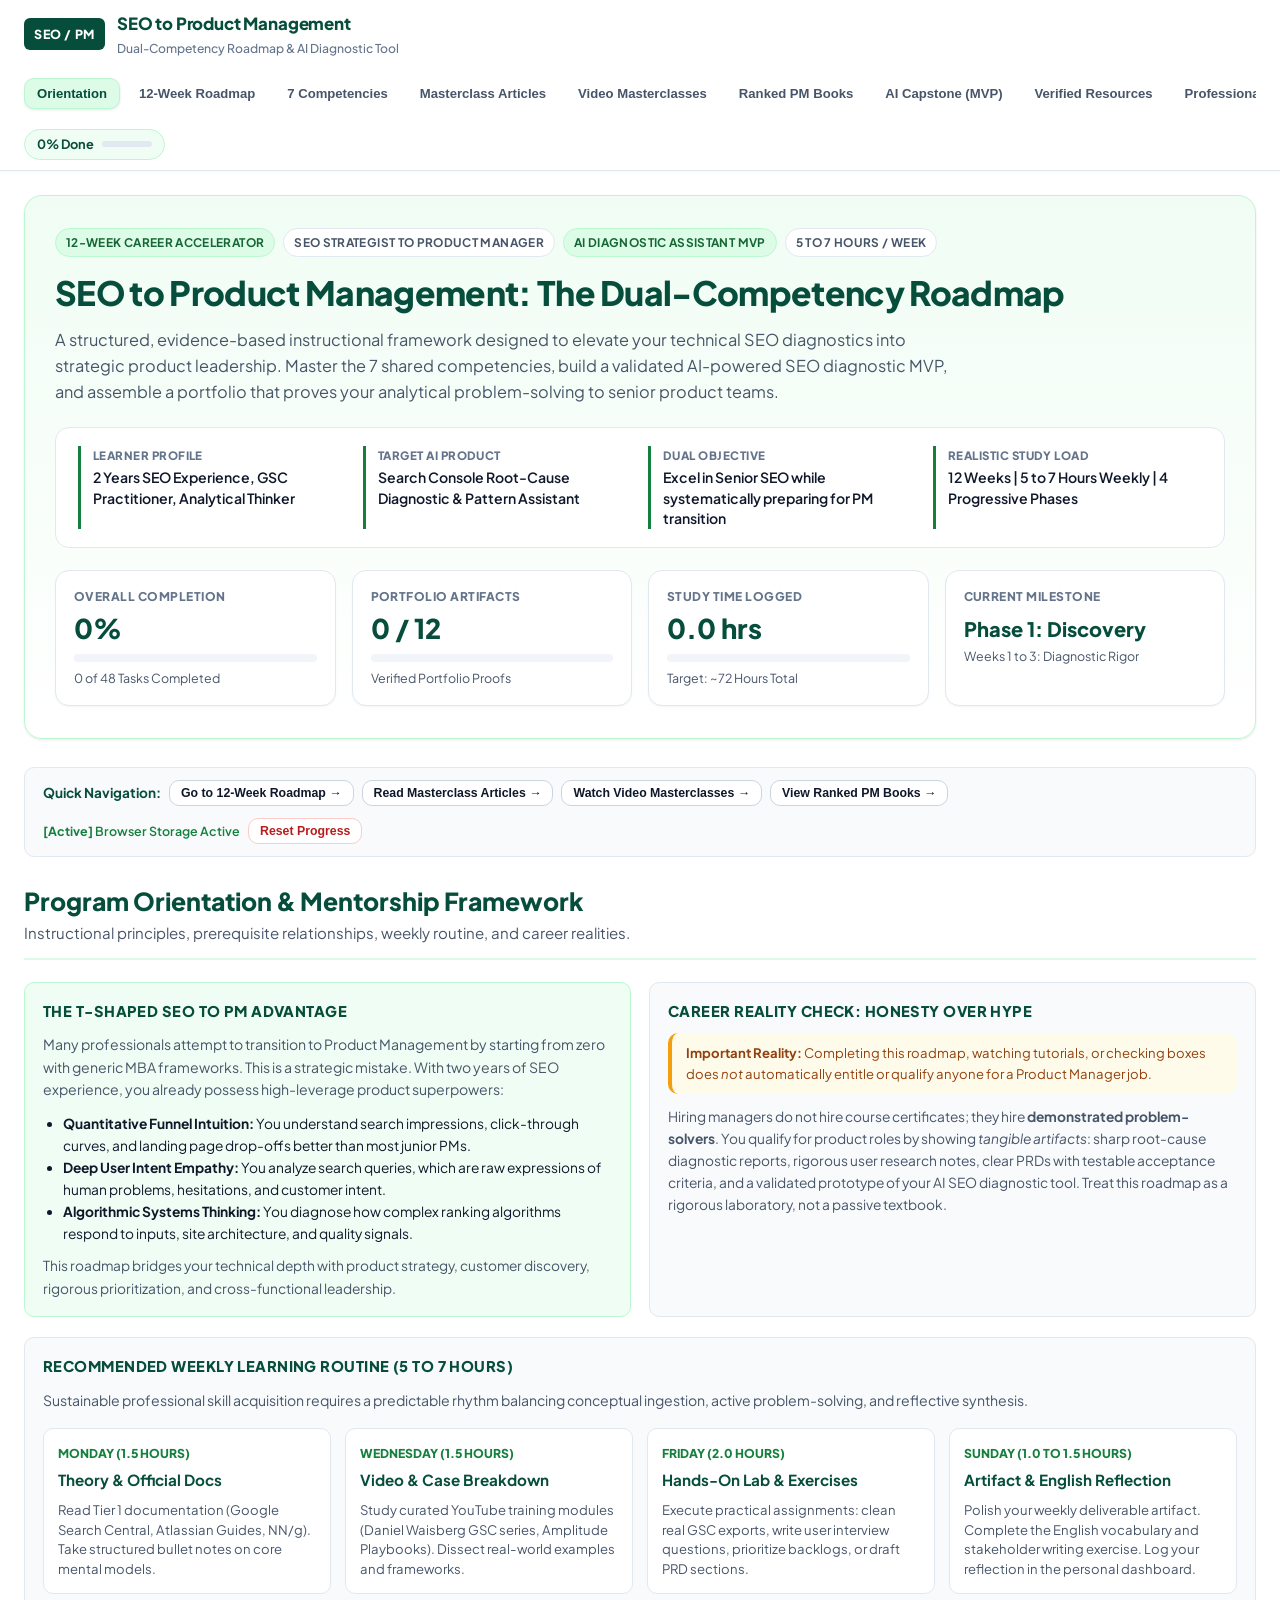
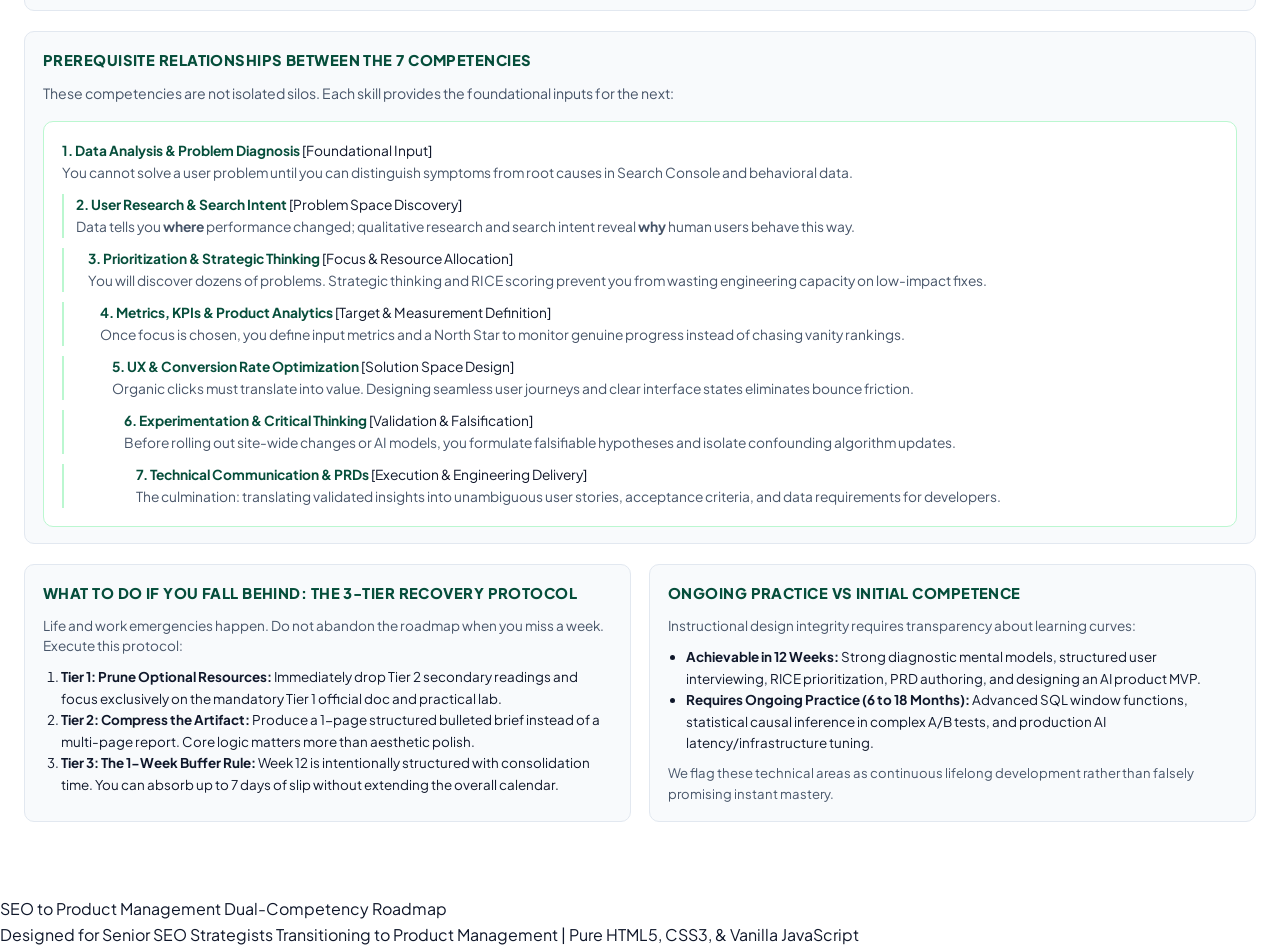
==== commit 449d7912: "feat: fix navbar tab navigation, add 7 masterclass articles, integrate Mostafa Nageeb PM video and 1" ====
--- a/index.html
+++ b/index.html
@@ -4,10 +4,10 @@
   <meta charset="UTF-8">
   <meta name="viewport" content="width=device-width, initial-scale=1.0">
   <title>SEO to Product Management: The Dual-Competency Learning Roadmap &amp; AI Diagnostic Tool</title>
-  <meta name="description" content="A comprehensive, interactive 12-week roadmap for SEO professionals transitioning into Product Management. Master 7 core competencies and build an AI-powered SEO diagnostic assistant.">
+  <meta name="description" content="A comprehensive, interactive 12-week roadmap for SEO professionals transitioning into Product Management. Master 7 core competencies, read masterclass articles, study ranked PM books, and build an AI-powered SEO diagnostic assistant.">
   <link rel="preconnect" href="https://fonts.googleapis.com">
   <link rel="preconnect" href="https://fonts.gstatic.com" crossorigin>
-  <link href="https://fonts.googleapis.com/css2?family=Inter:wght@400;500;600;700;800&family=JetBrains+Mono:wght@400;500;600&display=swap" rel="stylesheet">
+  <link href="https://fonts.googleapis.com/css2?family=Plus+Jakarta+Sans:wght@400;500;600;700;800&family=Inter:wght@400;500;600;700&family=JetBrains+Mono:wght@400;500;600&display=swap" rel="stylesheet">
   <style>
 :root {
   /* Color Palette - Clean Professional White, Forest & Mint Design System */
@@ -46,8 +46,8 @@
   --radius-lg: 14px;
   --radius-xl: 18px;
   
-  --font-main: -apple-system, BlinkMacSystemFont, "Segoe UI", Roboto, Inter, "Helvetica Neue", Arial, sans-serif;
-  --font-mono: "SFMono-Regular", Consolas, "Liberation Mono", Menlo, Courier, monospace;
+  --font-main: "Plus Jakarta Sans", "Inter", -apple-system, BlinkMacSystemFont, "Segoe UI", Roboto, sans-serif;
+  --font-mono: "JetBrains Mono", "SFMono-Regular", Consolas, "Liberation Mono", Menlo, Courier, monospace;
 }
 
 /* Base & Global Styles */
@@ -181,6 +181,8 @@
   background-color: var(--mint-pill);
   color: var(--primary-deep);
   border-color: var(--mint-border);
+  font-weight: 700;
+  box-shadow: 0 1px 3px rgba(6, 78, 59, 0.12);
 }
 
 /* Quick Metrics in Nav */
@@ -1264,6 +1266,183 @@
   gap: 12px;
 }
 
+/* Articles Layout */
+.articles-layout {
+  display: flex;
+  flex-direction: column;
+  gap: 28px;
+}
+
+.article-card {
+  background: #ffffff;
+  border: 1px solid var(--border-light);
+  border-radius: var(--radius-lg);
+  padding: 28px;
+  box-shadow: var(--shadow-sm);
+  transition: transform 0.2s ease, box-shadow 0.2s ease;
+}
+
+.article-card:hover {
+  box-shadow: var(--shadow-md);
+  border-color: var(--mint-border);
+}
+
+.article-meta {
+  display: flex;
+  align-items: center;
+  gap: 10px;
+  margin-bottom: 12px;
+  flex-wrap: wrap;
+}
+
+.article-heading {
+  font-size: 1.35rem;
+  font-weight: 800;
+  color: var(--primary-deep);
+  margin-bottom: 6px;
+  line-height: 1.35;
+}
+
+.article-author {
+  font-size: 0.85rem;
+  color: var(--primary-medium);
+  font-weight: 600;
+  margin-bottom: 18px;
+  padding-bottom: 12px;
+  border-bottom: 1px solid var(--border-light);
+}
+
+.article-body {
+  font-size: 0.92rem;
+  color: var(--text-main);
+  line-height: 1.75;
+}
+
+.article-body p {
+  margin-bottom: 14px;
+}
+
+.article-body h4 {
+  font-size: 1.05rem;
+  font-weight: 700;
+  color: var(--primary-deep);
+  margin: 18px 0 8px 0;
+}
+
+.article-body ul, .article-body ol {
+  padding-left: 24px;
+  margin-bottom: 16px;
+}
+
+.article-body li {
+  margin-bottom: 8px;
+}
+
+.article-takeaway {
+  margin-top: 20px;
+  padding: 14px 18px;
+  background: var(--mint-card);
+  border-left: 4px solid var(--primary-medium);
+  border-radius: var(--radius-sm);
+  font-size: 0.88rem;
+  color: var(--primary-deep);
+}
+
+/* Books Grid */
+.books-grid {
+  display: grid;
+  grid-template-columns: repeat(auto-fill, minmax(350px, 1fr));
+  gap: 22px;
+}
+
+.book-card {
+  background: #ffffff;
+  border: 1px solid var(--border-light);
+  border-radius: var(--radius-lg);
+  padding: 24px;
+  box-shadow: var(--shadow-sm);
+  display: flex;
+  flex-direction: column;
+  justify-content: space-between;
+  position: relative;
+  transition: transform 0.2s ease, box-shadow 0.2s ease;
+}
+
+.book-card:hover {
+  transform: translateY(-2px);
+  box-shadow: var(--shadow-md);
+  border-color: var(--accent-emerald);
+}
+
+.book-card.rank-top {
+  border-top: 4px solid var(--primary-medium);
+}
+
+.book-card.rank-high {
+  border-top: 4px solid var(--accent-emerald);
+}
+
+.book-rank-badge {
+  display: inline-block;
+  background: var(--mint-pill);
+  color: var(--mint-text);
+  font-size: 0.76rem;
+  font-weight: 800;
+  padding: 4px 10px;
+  border-radius: 9999px;
+  margin-bottom: 12px;
+  text-transform: uppercase;
+  letter-spacing: 0.03em;
+}
+
+.book-title {
+  font-size: 1.15rem;
+  font-weight: 800;
+  color: var(--primary-deep);
+  line-height: 1.35;
+  margin-bottom: 4px;
+}
+
+.book-author {
+  font-size: 0.85rem;
+  color: var(--text-muted);
+  font-weight: 600;
+  margin-bottom: 6px;
+}
+
+.book-category {
+  font-size: 0.78rem;
+  font-weight: 700;
+  color: var(--primary-medium);
+  text-transform: uppercase;
+  margin-bottom: 12px;
+}
+
+.book-summary {
+  font-size: 0.88rem;
+  color: var(--text-muted);
+  line-height: 1.6;
+  margin-bottom: 14px;
+}
+
+.book-bridge-box {
+  background: var(--bg-subtle);
+  border-left: 3px solid var(--mint-border);
+  padding: 10px 14px;
+  border-radius: var(--radius-sm);
+  font-size: 0.84rem;
+  color: var(--text-main);
+  line-height: 1.5;
+  margin-bottom: 12px;
+}
+
+.book-roadmap-link {
+  font-size: 0.8rem;
+  color: var(--text-light);
+  border-top: 1px solid var(--border-light);
+  padding-top: 10px;
+}
+
 /* Print Styles */
 @media print {
   .sticky-header,
@@ -1315,8 +1494,10 @@
       <button class="nav-tab-btn active" data-tab="tab-overview" role="tab">Orientation</button>
       <button class="nav-tab-btn" data-tab="tab-roadmap" role="tab">12-Week Roadmap</button>
       <button class="nav-tab-btn" data-tab="tab-competencies" role="tab">7 Competencies</button>
+      <button class="nav-tab-btn" data-tab="tab-articles" role="tab">Masterclass Articles</button>
+      <button class="nav-tab-btn" data-tab="tab-videos" role="tab">Video Masterclasses</button>
+      <button class="nav-tab-btn" data-tab="tab-books" role="tab">Ranked PM Books</button>
       <button class="nav-tab-btn" data-tab="tab-capstone" role="tab">AI Capstone (MVP)</button>
-      <button class="nav-tab-btn" data-tab="tab-videos" role="tab">Video Masterclasses</button>
       <button class="nav-tab-btn" data-tab="tab-resources" role="tab">Verified Resources</button>
       <button class="nav-tab-btn" data-tab="tab-english" role="tab">Professional English</button>
       <button class="nav-tab-btn" data-tab="tab-dashboard" role="tab">Learning Log &amp; Notes</button>
@@ -1334,106 +1515,108 @@
   </div>
 </header>
 
-<div class="app-container">
-
-  <!-- Hero Section -->
-  <section class="hero-card">
-    <div class="badge-row">
-      <span class="badge badge-mint">12-Week Career Accelerator</span>
-      <span class="badge badge-outline">SEO Strategist to Product Manager</span>
-      <span class="badge badge-mint">AI Diagnostic Assistant MVP</span>
-      <span class="badge badge-outline">5 to 7 Hours / Week</span>
-    </div>
-    
-    <h1 class="hero-title">SEO to Product Management: The Dual-Competency Roadmap</h1>
-    <p class="hero-desc">
-      A structured, evidence-based instructional framework designed to elevate your technical SEO diagnostics into strategic product leadership. Master the 7 shared competencies, build a validated AI-powered SEO diagnostic MVP, and assemble a portfolio that proves your analytical problem-solving to senior product teams.
-    </p>
-    
-    <!-- Profile Alignment Box -->
-    <div class="profile-box">
-      <div class="profile-item">
-        <div class="profile-label">Learner Profile</div>
-        <div class="profile-value">2 Years SEO Experience, GSC Practitioner, Analytical Thinker</div>
-      </div>
-      <div class="profile-item">
-        <div class="profile-label">Target AI Product</div>
-        <div class="profile-value">Search Console Root-Cause Diagnostic &amp; Pattern Assistant</div>
-      </div>
-      <div class="profile-item">
-        <div class="profile-label">Dual Objective</div>
-        <div class="profile-value">Excel in Senior SEO while systematically preparing for PM transition</div>
-      </div>
-      <div class="profile-item">
-        <div class="profile-label">Realistic Study Load</div>
-        <div class="profile-value">12 Weeks | 5 to 7 Hours Weekly | 4 Progressive Phases</div>
-      </div>
-    </div>
-    
-    <!-- Top Global Metrics -->
-    <div class="metrics-grid">
-      <div class="metric-card">
-        <div class="metric-header">
-          <span class="metric-name">Overall Completion</span>
-        </div>
-        <div class="metric-val" id="global-progress-percent">0%</div>
-        <div class="progress-track">
-          <div class="progress-fill" id="global-progress-fill"></div>
-        </div>
-        <div class="metric-sub" id="global-progress-ratio">0 of 48 Tasks Completed</div>
+<div class="app-container" id="main-content">
+
+  <!-- TAB 1: ORIENTATION & OVERVIEW -->
+  <section id="tab-overview" class="content-section active">
+
+    <!-- Hero Section -->
+    <div class="hero-card">
+      <div class="badge-row">
+        <span class="badge badge-mint">12-Week Career Accelerator</span>
+        <span class="badge badge-outline">SEO Strategist to Product Manager</span>
+        <span class="badge badge-mint">AI Diagnostic Assistant MVP</span>
+        <span class="badge badge-outline">5 to 7 Hours / Week</span>
       </div>
       
-      <div class="metric-card">
-        <div class="metric-header">
-          <span class="metric-name">Portfolio Artifacts</span>
-        </div>
-        <div class="metric-val" id="artifacts-completed-count">0 / 12</div>
-        <div class="progress-track">
-          <div class="progress-fill" id="artifacts-progress-fill"></div>
-        </div>
-        <div class="metric-sub">Verified Portfolio Proofs</div>
-      </div>
+      <h1 class="hero-title">SEO to Product Management: The Dual-Competency Roadmap</h1>
+      <p class="hero-desc">
+        A structured, evidence-based instructional framework designed to elevate your technical SEO diagnostics into strategic product leadership. Master the 7 shared competencies, build a validated AI-powered SEO diagnostic MVP, and assemble a portfolio that proves your analytical problem-solving to senior product teams.
+      </p>
       
-      <div class="metric-card">
-        <div class="metric-header">
-          <span class="metric-name">Study Time Logged</span>
-        </div>
-        <div class="metric-val" id="hours-logged-display">0.0 hrs</div>
-        <div class="progress-track">
-          <div class="progress-fill" id="hours-progress-fill" style="width: 0%;"></div>
-        </div>
-        <div class="metric-sub">Target: ~72 Hours Total</div>
+      <!-- Profile Alignment Box -->
+      <div class="profile-box">
+        <div class="profile-item">
+          <div class="profile-label">Learner Profile</div>
+          <div class="profile-value">2 Years SEO Experience, GSC Practitioner, Analytical Thinker</div>
+        </div>
+        <div class="profile-item">
+          <div class="profile-label">Target AI Product</div>
+          <div class="profile-value">Search Console Root-Cause Diagnostic &amp; Pattern Assistant</div>
+        </div>
+        <div class="profile-item">
+          <div class="profile-label">Dual Objective</div>
+          <div class="profile-value">Excel in Senior SEO while systematically preparing for PM transition</div>
+        </div>
+        <div class="profile-item">
+          <div class="profile-label">Realistic Study Load</div>
+          <div class="profile-value">12 Weeks | 5 to 7 Hours Weekly | 4 Progressive Phases</div>
+        </div>
       </div>
       
-      <div class="metric-card">
-        <div class="metric-header">
-          <span class="metric-name">Current Milestone</span>
-        </div>
-        <div class="metric-val" style="font-size: 1.25rem; padding-top: 4px;" id="current-phase-display">Phase 1: Discovery</div>
-        <div class="metric-sub">Weeks 1 to 3: Diagnostic Rigor</div>
-      </div>
-    </div>
-  </section>
-
-  <!-- Quick Action Toolbar -->
-  <div class="action-toolbar">
-    <div class="toolbar-left">
-      <button class="btn btn-outline btn-sm" id="btn-expand-all">Expand All Lessons</button>
-      <button class="btn btn-outline btn-sm" id="btn-collapse-all">Collapse All</button>
-      <button class="btn btn-outline btn-sm" id="btn-export-data">Export Notes &amp; Progress (JSON)</button>
-      <button class="btn btn-outline btn-sm" id="btn-print-view">Print / Save as PDF</button>
-    </div>
-    <div class="toolbar-right">
-      <span id="storage-status-indicator" style="font-size: 0.78rem; color: var(--text-light); font-weight: 600;">
-        Browser Storage Active
-      </span>
-      <button class="btn btn-danger-outline btn-sm" id="btn-reset-modal">Reset Progress</button>
-    </div>
-  </div>
-
-  <!-- TAB 1: ORIENTATION & METHODOLOGY -->
-  <section id="tab-overview" class="content-section active">
-    <div class="section-head">
+      <!-- Top Global Metrics -->
+      <div class="metrics-grid">
+        <div class="metric-card">
+          <div class="metric-header">
+            <span class="metric-name">Overall Completion</span>
+          </div>
+          <div class="metric-val" id="global-progress-percent">0%</div>
+          <div class="progress-track">
+            <div class="progress-fill" id="global-progress-fill"></div>
+          </div>
+          <div class="metric-sub" id="global-progress-ratio">0 of 48 Tasks Completed</div>
+        </div>
+        
+        <div class="metric-card">
+          <div class="metric-header">
+            <span class="metric-name">Portfolio Artifacts</span>
+          </div>
+          <div class="metric-val" id="artifacts-completed-count">0 / 12</div>
+          <div class="progress-track">
+            <div class="progress-fill" id="artifacts-progress-fill"></div>
+          </div>
+          <div class="metric-sub">Verified Portfolio Proofs</div>
+        </div>
+        
+        <div class="metric-card">
+          <div class="metric-header">
+            <span class="metric-name">Study Time Logged</span>
+          </div>
+          <div class="metric-val" id="hours-logged-display">0.0 hrs</div>
+          <div class="progress-track">
+            <div class="progress-fill" id="hours-progress-fill" style="width: 0%;"></div>
+          </div>
+          <div class="metric-sub">Target: ~72 Hours Total</div>
+        </div>
+        
+        <div class="metric-card">
+          <div class="metric-header">
+            <span class="metric-name">Current Milestone</span>
+          </div>
+          <div class="metric-val" style="font-size: 1.25rem; padding-top: 4px;" id="current-phase-display">Phase 1: Discovery</div>
+          <div class="metric-sub">Weeks 1 to 3: Diagnostic Rigor</div>
+        </div>
+      </div>
+    </div>
+
+    <!-- Quick Action Toolbar for Overview -->
+    <div class="action-toolbar" style="margin-top: 20px;">
+      <div class="toolbar-left">
+        <span style="font-size: 0.85rem; font-weight: 700; color: var(--primary-deep);">Quick Navigation:</span>
+        <button class="btn btn-outline btn-sm" onclick="switchTab('tab-roadmap')">Go to 12-Week Roadmap &rarr;</button>
+        <button class="btn btn-outline btn-sm" onclick="switchTab('tab-articles')">Read Masterclass Articles &rarr;</button>
+        <button class="btn btn-outline btn-sm" onclick="switchTab('tab-videos')">Watch Video Masterclasses &rarr;</button>
+        <button class="btn btn-outline btn-sm" onclick="switchTab('tab-books')">View Ranked PM Books &rarr;</button>
+      </div>
+      <div class="toolbar-right">
+        <span id="storage-status-indicator" style="font-size: 0.78rem; color: var(--text-light); font-weight: 600;">
+          [Active] Browser Storage Active
+        </span>
+        <button class="btn btn-danger-outline btn-sm" id="btn-reset-modal">Reset Progress</button>
+      </div>
+    </div>
+
+    <div class="section-head" style="margin-top: 28px;">
       <div>
         <h2 class="section-title">Program Orientation &amp; Mentorship Framework</h2>
         <p class="section-lead">Instructional principles, prerequisite relationships, weekly routine, and career realities.</p>
@@ -1591,6 +1774,19 @@
     <div style="font-size: 0.85rem; color: var(--text-light); font-weight: 600;">
       Phase 1 to 4 | 48 Actionable Milestones
     </div>
+  <!-- Roadmap Action Toolbar -->
+  <div class="action-toolbar" style="margin-bottom: 20px;">
+    <div class="toolbar-left">
+      <button class="btn btn-outline btn-sm" id="btn-expand-all">Expand All Lessons</button>
+      <button class="btn btn-outline btn-sm" id="btn-collapse-all">Collapse All</button>
+      <button class="btn btn-outline btn-sm" id="btn-export-data">Export Notes &amp; Progress (JSON)</button>
+      <button class="btn btn-outline btn-sm" id="btn-print-view">Print / Save as PDF</button>
+    </div>
+    <div class="toolbar-right">
+      <span style="font-size: 0.8rem; color: var(--primary-deep); font-weight: 700;">
+        Pace: 5 to 7 hrs/week
+      </span>
+    </div>
   </div>
 
   <!-- PHASE 1 BANNER -->
@@ -3473,6 +3669,838 @@
         </div>
       </div>
     </div>
+  </div>
+</section>
+
+<!-- TAB: MASTERCLASS ARTICLES & IN-DEPTH STUDY GUIDES -->
+<section id="tab-articles" class="content-section">
+  <div class="section-head">
+    <div>
+      <h2 class="section-title">Masterclass Articles &amp; In-Depth Study Guides</h2>
+      <p class="section-lead">Comprehensive, practical guides written to bridge technical SEO diagnostics, product thinking, and data-driven execution.</p>
+    </div>
+    <div style="font-size: 0.85rem; color: var(--text-light); font-weight: 600;">
+      7 Masterclass Guides
+    </div>
+  </div>
+
+  <div class="articles-layout">
+
+    <!-- ARTICLE 1 -->
+    <article class="article-card">
+      <div class="article-meta">
+        <span class="res-pill pill-tier1">Diagnostic Protocol</span>
+        <span class="res-pill pill-format">Core Guide</span>
+        <span class="res-meta-time">Read Time: 12 mins</span>
+      </div>
+      <h3 class="article-heading">1. The Root-Cause Diagnostic Protocol: Investigating Search Traffic Drops Like a Growth PM</h3>
+      <div class="article-author">Bridge: Competency 1 (Data Analysis) &amp; Search Console Triangulation</div>
+      <div class="article-body">
+        <p>
+          When organic search traffic drops, junior SEOs often panic and begin making random, unvalidated changes: modifying title tags, disavowing backlinks, or requesting urgent content rewrites. In contrast, a Product Manager treats a traffic drop not as a catastrophe, but as an <strong>unexplained system anomaly</strong> that demands methodical diagnostic isolation.
+        </p>
+        
+        <h4>Step 1: Classify the Drop Geometry</h4>
+        <p>
+          As documented by Google Search Advocate Daniel Waisberg, the visual shape of a traffic drop on a time-series graph provides immediate clues regarding the underlying mechanism:
+        </p>
+        <ul>
+          <li><strong>The Cliff (Vertical Precipice Drop):</strong> Traffic falls by 50% or more overnight within 24 to 48 hours. This shape almost never indicates content fatigue or gradual competitor erosion. It indicates a binary technical failure: robots.txt blocking crawling, an errant site-wide <code>noindex</code> tag injected during a deployment, server-side 5xx error spikes, DNS failures, or a severe manual security action in Search Console.</li>
+          <li><strong>The Slope (Gradual Persistent Erosion):</strong> Traffic steadily declines over 3 to 9 months across consecutive quarters. This reflects shifting user search demand, seasonal macro cycles, continuous competitor content investments, or slow algorithmic obsolescence where user satisfaction metrics on your pages lag behind competitors.</li>
+          <li><strong>The Step (Immediate Plateau Downward):</strong> Traffic drops sharply on a specific date, stabilizes at a new lower plateau, and flatlines. This is the classic signature of a Google Core Algorithm Update or a SERP feature displacement (such as Google deploying AI Overviews or prominent knowledge panels above traditional organic listings).</li>
+        </ul>
+
+        <h4>Step 2: Isolate the Blast Radius (Segmentation)</h4>
+        <p>
+          Never analyze performance at the blended site-wide aggregate level. Blended metrics conceal the truth:
+        </p>
+        <ul>
+          <li><strong>Segment by Page Template / URL Directory:</strong> Did the drop affect the entire domain evenly, or is it isolated to <code>/blog/</code> while <code>/products/</code> remains stable? If it is isolated to informational articles, site-wide technical health is healthy, and the issue is query intent or content relevance.</li>
+          <li><strong>Segment by Query Intent (Branded vs. Non-Branded):</strong> If branded queries declined, the problem is brand demand and marketing awareness, not an SEO technical penalty. If non-branded queries declined while average position remained unchanged, click-through rates fell due to SERP layout changes.</li>
+          <li><strong>Cross-Validate with Device &amp; Geography:</strong> Compare Mobile vs. Desktop and primary market countries. A drop isolated entirely to Mobile often signals mobile Core Web Vitals degradation (INP spikes or CLS shifts).</li>
+        </ul>
+
+        <h4>Step 3: Triangulate Search Console with Analytics Data</h4>
+        <p>
+          Search Console data represents <em>pre-click search visibility</em> (demand and rankings). Google Analytics 4 represents <em>post-click user engagement</em> (behavior and conversion). If Search Console impressions and average positions are steady but GA4 sessions collapsed, check your analytics tag firing or cookie consent banner updates before touching any SEO tags.
+        </p>
+
+        <div class="article-takeaway">
+          <strong>Key PM Takeaway:</strong> A professional diagnostic report never concludes with "rankings dropped, let's rewrite articles." It specifies: (1) Confirmed Observations, (2) Ruled-Out Hypotheses with evidence, (3) Likely Root Causes, and (4) Measured Test Interventions.
+        </div>
+      </div>
+    </article>
+
+    <!-- ARTICLE 2 -->
+    <article class="article-card">
+      <div class="article-meta">
+        <span class="res-pill pill-tier1">User Research</span>
+        <span class="res-pill pill-format">Discovery Guide</span>
+        <span class="res-meta-time">10 mins</span>
+      </div>
+      <h3 class="article-heading">2. From Keyword Volumes to Jobs-to-be-Done: Unlocking True Customer Motivation</h3>
+      <div class="article-author">Bridge: Competency 2 (User Research) &amp; Search Intent Modeling</div>
+      <div class="article-body">
+        <p>
+          Traditional SEO treats keywords as mathematical strings with search volume and keyword difficulty scores. Product Management treats search queries as <strong>behavioral confessions</strong>: raw, unfiltered expressions of human friction, anxiety, and unfinished goals.
+        </p>
+        
+        <h4>The Flaw of Superficial Intent Categorization</h4>
+        <p>
+          Most SEO tools categorize intent into four rigid buckets: Informational, Navigational, Commercial, and Transactional. While helpful as an initial filter, this taxonomy fails to explain <em>why</em> a user chose that exact wording and what specific progress they are attempting to make.
+        </p>
+        <p>
+          Consider the query: <code>best enterprise project management software</code>.
+        </p>
+        <ul>
+          <li><strong>The Superficial SEO View:</strong> "Commercial investigation query with 4,200 monthly volume. We must write a 3,000-word listicle comparing 15 tools."</li>
+          <li><strong>The Jobs-to-be-Done (JTBD) Product View:</strong> As taught by Professor Clayton Christensen, the user is not shopping for software features. The user is a newly promoted Operations Manager who is terrified that cross-team deadlines will slip. Their job is: <em>"When I manage distributed engineering teams, I want a single source of truth for project blockers, so that I can prevent project delays without micromanaging my team in daily status meetings."</em></li>
+        </ul>
+
+        <h4>How to Conduct Discovery Interviews for SEO &amp; Product</h4>
+        <p>
+          To design solutions that genuinely satisfy user intent, you must speak directly with users. Apply Rob Fitzpatrick’s "The Mom Test" rules:
+        </p>
+        <ol>
+          <li><strong>Talk About Their Life, Not Your Solution:</strong> Never ask: "Would you like an AI tool that analyzes Search Console?" The user will politely say yes, giving you false validation. Instead, ask: "Walk me through the last time your search traffic dropped. What was the very first tool you opened? What frustrated you about the data?"</li>
+          <li><strong>Ask About Specific Past Behavior, Not Hypotheticals:</strong> People are terrible at predicting their future actions. Ask: "When did you last do this? How much time did it take? What workarounds did you build in spreadsheets?"</li>
+          <li><strong>Listen for the Emotion Behind Friction:</strong> When an interviewee sighs, pauses, or expresses frustration ("I spent 6 hours manually matching URLs and still couldn't find the pattern"), you have struck gold. That friction represents an unserved Job-to-be-Done.</li>
+        </ol>
+
+        <div class="article-takeaway">
+          <strong>Key PM Takeaway:</strong> When your product and landing page address the underlying emotional and functional Job-to-be-Done rather than just echoing surface keywords, conversion rates increase and bounce rates plummet.
+        </div>
+      </div>
+    </article>
+
+    <!-- ARTICLE 3 -->
+    <article class="article-card">
+      <div class="article-meta">
+        <span class="res-pill pill-tier1">Strategic Prioritization</span>
+        <span class="res-pill pill-format">Execution Guide</span>
+        <span class="res-meta-time">14 mins</span>
+      </div>
+      <h3 class="article-heading">3. The Prioritization Playbook: Defending Roadmap Trade-offs with RICE &amp; MoSCoW</h3>
+      <div class="article-author">Bridge: Competency 3 (Prioritization) &amp; Engineering Backlogs</div>
+      <div class="article-body">
+        <p>
+          The most critical difference between an individual contributor and a strategic Product Manager is the ability to say <strong>"No"</strong> with objective, quantitative justification. In any website or software project, you will face an infinite list of good ideas and a strictly finite supply of engineering hours.
+        </p>
+
+        <h4>The RICE Scoring Model Dissected</h4>
+        <p>
+          Developed by Sean McBride at Intercom, RICE is the gold standard for ranking competing initiatives:
+        </p>
+        <div style="background: var(--bg-subtle); padding: 14px 18px; border-left: 3px solid var(--accent-emerald); border-radius: var(--radius-sm); margin: 12px 0; font-family: var(--font-mono); font-size: 0.95rem;">
+          RICE Score = (Reach × Impact × Confidence) ÷ Effort
+        </div>
+        <ul>
+          <li><strong>Reach (Users per Timeframe):</strong> The estimated number of users or sessions impacted over a set window (e.g., 50,000 monthly organic landing page visitors).</li>
+          <li><strong>Impact (Contribution to Goal):</strong> A standardized multiplier: 3 = Massive Impact, 2 = High Impact, 1 = Medium Impact, 0.5 = Low Impact, 0.25 = Minimal Impact.</li>
+          <li><strong>Confidence (Mitigating Wishful Thinking):</strong> The percentage of certainty backed by evidence: 100% = High Confidence (backed by user interview data and analytics), 80% = Medium Confidence (supported by qualitative feedback), 50% = Low Confidence (an intuitive hunch or competitor imitation). Low confidence severely penalizes optimistic projections.</li>
+          <li><strong>Effort (Person-Weeks):</strong> Total time required across engineering, design, and content (e.g., 2 developer weeks = 2.0).</li>
+        </ul>
+
+        <h4>MoSCoW Scoping: Defining the Uncompromising MVP</h4>
+        <p>
+          When building version 1.0 of your AI SEO Diagnostic tool, you must ruthlessly define your scope boundaries:
+        </p>
+        <ul>
+          <li><strong>Must-Have (M):</strong> Features without which the tool is non-functional. (e.g., CSV upload parsing, anomaly detection heuristic, basic root-cause report).</li>
+          <li><strong>Should-Have (S):</strong> High-value enhancements scheduled for version 1.1 once core utility is proven. (e.g., automated email alerts, PDF export).</li>
+          <li><strong>Could-Have (C):</strong> Desirable additions with small impact. (e.g., custom dark mode UI theme).</li>
+          <li><strong>Won't-Have This Time (W):</strong> Features explicitly excluded to protect delivery timelines. (e.g., direct OAuth Search Console API sync, full crawler integration).</li>
+        </ul>
+
+        <div class="article-takeaway">
+          <strong>Key PM Takeaway:</strong> Prioritization is not about choosing between good ideas and bad ideas. It is about choosing which <em>good ideas</em> to kill or delay so that your <em>highest-leverage idea</em> can succeed.
+        </div>
+      </div>
+    </article>
+
+    <!-- ARTICLE 4 -->
+    <article class="article-card">
+      <div class="article-meta">
+        <span class="res-pill pill-tier1">Product Analytics</span>
+        <span class="res-pill pill-format">Measurement Guide</span>
+        <span class="res-meta-time">11 mins</span>
+      </div>
+      <h3 class="article-heading">4. Architecting Metric Trees &amp; The North Star: Beyond Vanity SEO Rankings</h3>
+      <div class="article-author">Bridge: Competency 4 (Metrics &amp; KPIs) &amp; Customer Retention</div>
+      <div class="article-body">
+        <p>
+          In traditional SEO reporting, practitioners frequently celebrate "vanity metrics": ranking for 100 keywords, generating 1,000,000 impressions, or publishing 40 blog posts. In Product Management, outputs (things you built or published) mean nothing if they do not drive <strong>outcomes</strong> (measurable changes in user behavior and sustainable business value).
+        </p>
+
+        <h4>The North Star Metric (NSM) Framework</h4>
+        <p>
+          As detailed in Amplitude’s North Star Playbook, a North Star Metric is the single key metric that best captures the core customer value delivered by your product.
+        </p>
+        <p>
+          For your AI SEO Diagnostic Assistant:
+        </p>
+        <ul>
+          <li><strong>Bad North Star Metric:</strong> "Total Registered Users" (A vanity acquisition metric. Users can register once, find zero value, and never return).</li>
+          <li><strong>Weak North Star Metric:</strong> "Total CSV Files Uploaded" (An activity metric. The user uploaded a file, but did they get a useful diagnosis?).</li>
+          <li><strong>True North Star Metric:</strong> <strong>"Weekly Resolved Diagnoses"</strong> (The number of times a user reviewed an automated diagnostic report, clicked 'Accept Action Plan', and implemented the recommended fix).</li>
+        </ul>
+
+        <h4>Constructing the KPI Tree (Leading vs. Lagging Indicators)</h4>
+        <p>
+          Revenue and monthly organic search traffic are <strong>lagging indicators</strong>: by the time they drop, the failure occurred weeks or months earlier. You must manage through <strong>leading input indicators</strong>:
+        </p>
+        <ul>
+          <li><strong>Leading Indicator (Input):</strong> Time-to-First-Diagnosis (&lt;60 seconds), Diagnostic Accuracy Rating (4.5/5 by users), Percentage of recommendations accepted.</li>
+          <li><strong>Mid-Funnel Indicator:</strong> Day-14 and Day-30 User Retention Cohorts. Do SEO practitioners come back every Monday morning to run their site diagnostics?</li>
+          <li><strong>Lagging Indicator (Outcome):</strong> Expansion revenue, reduced client churn, and customer lifetime value (LTV).</li>
+        </ul>
+
+        <div class="article-takeaway">
+          <strong>Key PM Takeaway:</strong> Connect every technical task to a node on your KPI tree. If an engineering initiative does not visibly move a leading input metric that supports your North Star, question why you are building it.
+        </div>
+      </div>
+    </article>
+
+    <!-- ARTICLE 5 -->
+    <article class="article-card">
+      <div class="article-meta">
+        <span class="res-pill pill-tier1">UX &amp; CRO</span>
+        <span class="res-pill pill-format">Design Guide</span>
+        <span class="res-meta-time">13 mins</span>
+      </div>
+      <h3 class="article-heading">5. Usability Heuristics &amp; Progressive Disclosure: Designing Complex Data Tools</h3>
+      <div class="article-author">Bridge: Competency 5 (UX &amp; CRO) &amp; Interface Wireframing</div>
+      <div class="article-body">
+        <p>
+          Data-heavy software (such as SEO tools, analytics dashboards, and diagnostic portals) often suffers from extreme interface clutter. Creators dump every available data table, chart, filter, and metric onto a single screen, overwhelming the user’s cognitive working memory.
+        </p>
+
+        <h4>Steve Krug’s Core Law: Don't Make Me Think</h4>
+        <p>
+          Steve Krug’s classic principle applies universally to both web landing pages and software products: <em>every time a user has to pause and puzzle over what a button means, where their data went, or how to interpret a graph, friction accumulates</em>. When cognitive friction exceeds motivation, users bounce or abandon the tool.
+        </p>
+
+        <h4>Applying Progressive Disclosure to SEO Diagnostics</h4>
+        <p>
+          Progressive Disclosure is an interaction design pattern that presents only the most essential information first, while making secondary, advanced details accessible on demand:
+        </p>
+        <ul>
+          <li><strong>Level 1 (Executive Summary):</strong> Show the high-level diagnosis immediately: "Organic Traffic dropped by 18% due to AI Overview displacement on Informational URLs. Confidence: 92%."</li>
+          <li><strong>Level 2 (Evidence &amp; Explanations):</strong> Allow the user to expand and view the top 10 impacted query clusters and the before/after CTR curves.</li>
+          <li><strong>Level 3 (Raw Data &amp; Export):</strong> Provide full CSV access, raw query logs, and underlying SQL calculations only when requested by technical analysts.</li>
+        </ul>
+
+        <h4>Nielsen's Usability Heuristics in Action</h4>
+        <ul>
+          <li><strong>Visibility of System Status:</strong> When a user uploads a 10,000-row Search Console CSV, never leave them looking at a frozen button. Show a clear progress bar: "Parsing URLs... Detecting Anomaly Patterns... Synthesizing Report (42% Complete)."</li>
+          <li><strong>Error Prevention &amp; Graceful Recovery:</strong> If the user uploads a Google Analytics export instead of a Search Console export, do not throw an unhandled <code>TypeError: null is not an object</code>. Detect the missing headers immediately and explain: "This file appears to be a GA4 export. Please upload the 'Queries.csv' or 'Pages.csv' export from Search Console Performance report."</li>
+        </ul>
+
+        <div class="article-takeaway">
+          <strong>Key PM Takeaway:</strong> A great tool does not show off how much raw data it has; it demonstrates how quickly and effortlessly it guides a user from confusion to validated action.
+        </div>
+      </div>
+    </article>
+
+    <!-- ARTICLE 6 -->
+    <article class="article-card">
+      <div class="article-meta">
+        <span class="res-pill pill-tier1">Experimentation</span>
+        <span class="res-pill pill-format">Scientific Guide</span>
+        <span class="res-meta-time">15 mins</span>
+      </div>
+      <h3 class="article-heading">6. Falsifiable SEO Experimentation &amp; Causal Attribution: Eliminating Noise</h3>
+      <div class="article-author">Bridge: Competency 6 (Experimentation) &amp; Statistical Thinking</div>
+      <div class="article-body">
+        <p>
+          The biggest intellectual trap in SEO is the logical fallacy known as <em>Post hoc ergo propter hoc</em> ("After this, therefore because of this"):
+        </p>
+        <div style="background: var(--bg-subtle); padding: 12px 16px; border-left: 3px solid #ef4444; border-radius: var(--radius-sm); margin: 10px 0; font-style: italic;">
+          "We updated title tags across 500 pages on October 1st. On October 15th, organic traffic rose by 15%. Therefore, our title tags caused the 15% increase."
+        </div>
+        <p>
+          This is not scientific reasoning. What if an unannounced Google algorithm shift boosted your category? What if seasonal holiday demand surged? What if a competitor’s server crashed? Without a controlled experiment, you cannot claim causal attribution.
+        </p>
+
+        <h4>How to Formulate a Falsifiable Hypothesis</h4>
+        <p>
+          A hypothesis is not a guess; it is a testable statement structured so that empirical evidence can prove it wrong:
+        </p>
+        <div style="background: var(--mint-bg); padding: 14px 18px; border: 1px solid var(--mint-border); border-radius: var(--radius-sm); margin: 12px 0;">
+          <strong>Structured Hypothesis Formula:</strong><br>
+          "Because we observed <em>[specific customer friction or data pattern]</em>,<br>
+          we believe that <em>[specific intervention or feature]</em><br>
+          will result in <em>[measurable metric outcome]</em>.<br>
+          We will know we are wrong if <em>[falsification threshold within X days]</em>."
+        </div>
+
+        <h4>Page-Cluster Split Testing for SEO</h4>
+        <p>
+          Unlike traditional user A/B testing where users are randomly served variant A or variant B via cookies, search engine crawlers index URLs. As practiced by engineering teams at Pinterest and SearchPilot, SEO split testing requires <strong>page-cluster matching</strong>:
+        </p>
+        <ul>
+          <li><strong>Cluster Selection:</strong> Select 1,000 structurally similar, templated pages (e.g., e-commerce product pages or job listing pages).</li>
+          <li><strong>Stratified Matching:</strong> Divide them into two statistically balanced groups: 500 Control pages and 500 Variant pages with matching historical traffic baselines and variance.</li>
+          <li><strong>Isolated Treatment:</strong> Deploy your change (e.g., structured product markup or refreshed meta descriptions) ONLY to the Variant group. Keep the Control group untouched.</li>
+          <li><strong>Causal Inference:</strong> If market-wide seasonal search traffic drops by 10% across the Control group, but your Variant group remains flat (0% change), your intervention generated a true net +10% lift over baseline!</li>
+        </ul>
+
+        <div class="article-takeaway">
+          <strong>Key PM Takeaway:</strong> Master the humility of the scientific method. Be more interested in finding the objective truth than in proving your personal hypothesis right.
+        </div>
+      </div>
+    </article>
+
+    <!-- ARTICLE 7 -->
+    <article class="article-card">
+      <div class="article-meta">
+        <span class="res-pill pill-tier1">Technical Delivery</span>
+        <span class="res-pill pill-format">Collaboration Guide</span>
+        <span class="res-meta-time">13 mins</span>
+      </div>
+      <h3 class="article-heading">7. Writing Engineering-Ready PRDs: Acceptance Criteria Developers Respect</h3>
+      <div class="article-author">Bridge: Competency 7 (Technical Requirements) &amp; Agile Sprints</div>
+      <div class="article-body">
+        <p>
+          One of the greatest sources of friction between marketing/SEO teams and software engineers is ambiguity. When an SEO delivers a 40-page audit filled with vague recommendations ("Make the site faster", "Improve internal links", "Add schema"), developers push back, delay tickets, or refuse to prioritize the work.
+        </p>
+
+        <h4>The Anatomy of a High-Impact PRD (Product Requirements Document)</h4>
+        <p>
+          A great PRD does not dictate line-by-line code to engineers. It defines the <em>problem</em>, the <em>user constraints</em>, the <em>expected behavior</em>, and the <em>boundary conditions</em>:
+        </p>
+        <ol>
+          <li><strong>Executive Problem Statement:</strong> Quantify the pain point and why it matters now.</li>
+          <li><strong>Success Metrics:</strong> How will we objectively know this feature succeeded in production?</li>
+          <li><strong>User Stories with Persona &amp; Benefit:</strong> Format: <em>"As a [Persona], I want [Action], So that [Benefit]."</em></li>
+          <li><strong>Acceptance Criteria in Gherkin Syntax:</strong> Unambiguous Given/When/Then scenarios covering both the happy path and edge cases.</li>
+          <li><strong>Non-Functional Requirements (SLAs):</strong> Response latency thresholds (&lt;300ms), security rules, and data privacy limits.</li>
+          <li><strong>Definition of Done (DoD):</strong> Specific test suites that must pass before staging deployment.</li>
+        </ol>
+
+        <h4>Practical Example: Gherkin Acceptance Criteria</h4>
+        <div style="background: var(--bg-subtle); padding: 14px 18px; border-left: 3px solid var(--primary-medium); border-radius: var(--radius-sm); font-family: var(--font-mono); font-size: 0.88rem; line-height: 1.5; margin: 12px 0;">
+          <strong>Feature:</strong> Automated GSC Traffic Drop Anomaly Classification<br><br>
+          <strong>Scenario 1: Precipitous Drop Detection (The Cliff)</strong><br>
+          &nbsp;&nbsp;<strong>Given</strong> a website has an average baseline of 5,000 daily clicks over the last 28 days<br>
+          &nbsp;&nbsp;<strong>When</strong> daily clicks decline by &gt;50% within a 48-hour window<br>
+          &nbsp;&nbsp;<strong>And</strong> impressions also decline by &gt;50% across &gt;80% of indexed URLs<br>
+          &nbsp;&nbsp;<strong>Then</strong> the diagnostic engine MUST flag the event as "Severity Level: Critical (Precipitous Drop)"<br>
+          &nbsp;&nbsp;<strong>And</strong> prompt the user to inspect robots.txt and HTTP 5xx server logs before reviewing content updates.<br><br>
+          <strong>Scenario 2: Malformed or Incomplete CSV Upload</strong><br>
+          &nbsp;&nbsp;<strong>Given</strong> a user uploads a CSV file lacking the required "Clicks" or "Impressions" columns<br>
+          &nbsp;&nbsp;<strong>When</strong> the client-side parser validates the table headers<br>
+          &nbsp;&nbsp;<strong>Then</strong> the system MUST abort processing within 200ms<br>
+          &nbsp;&nbsp;<strong>And</strong> display an inline error toast: "Missing required column headers: Clicks, Impressions. Please download a clean Search Console performance export."
+        </div>
+
+        <div class="article-takeaway">
+          <strong>Key PM Takeaway:</strong> When you provide engineers with precise acceptance criteria and explicit edge cases, sprint velocity doubles and technical rework disappears.
+        </div>
+      </div>
+    </article>
+
+  </div>
+</section>
+
+<!-- TAB: VIDEO MASTERCLASSES -->
+<section id="tab-videos" class="content-section">
+  <div class="section-head">
+    <div>
+      <h2 class="section-title">Video Masterclasses &amp; YouTube Training</h2>
+      <p class="section-lead">Curated, high-impact video lectures and hands-on tutorials from Google Search Central, Harvard Business School, and product leaders.</p>
+    </div>
+    <div style="font-size: 0.85rem; color: var(--text-light); font-weight: 600;">
+      7 Core Video Modules (Including Arabic PM Masterclass)
+    </div>
+  </div>
+
+  <div class="callout" style="margin-bottom: 24px;">
+    <div>
+      <strong>Interactive Video Hub:</strong> Watch the official video tutorials directly below or open them in YouTube. Each video is specifically selected to bridge search engine data analysis with product discovery, behavioral analytics, and UX design.
+    </div>
+  </div>
+
+  <div class="video-grid">
+
+    <!-- FEATURED VIDEO: Mostafa Nageeb Arabic PM Intro -->
+    <div class="video-card" style="border: 2px solid var(--accent-emerald);">
+      <div class="video-player-wrap">
+        <iframe src="https://www.youtube-nocookie.com/embed/2oDHp7e6jpw" title="Introduction to Product Management (in Arabic) - Mostafa Nageeb" allow="accelerometer; autoplay; clipboard-write; encrypted-media; gyroscope; picture-in-picture" allowfullscreen></iframe>
+      </div>
+      <div class="video-info">
+        <div>
+          <div class="res-badges" style="margin-bottom: 8px;">
+            <span class="res-pill pill-tier1">Featured Masterclass</span>
+            <span class="res-pill pill-format">Arabic PM Guide</span>
+            <span class="res-pill pill-free">Free</span>
+          </div>
+          <h4 class="video-title">Introduction to Product Management (in Arabic)</h4>
+          <div class="video-creator">Instructor: Mostafa Nageeb (VP of Product / Tech Leader)</div>
+          <p class="video-desc">
+            The foundational Arabic lecture explaining what a Product Manager actually does, how to transition from individual technical/marketing roles into product ownership, commercial awareness, and how to develop deep analytical intuition.
+          </p>
+          <div class="res-outcome">
+            <strong>Key Learning:</strong> Essential mental models for the PM transition. Directly introduces the reading list in the <em>Ranked PM Books</em> tab.
+          </div>
+        </div>
+        <div class="res-footer" style="margin-top: 14px;">
+          <span class="res-meta-time">Duration: ~63 mins</span>
+          <a href="https://www.youtube.com/watch?v=2oDHp7e6jpw" target="_blank" rel="noopener noreferrer" class="btn btn-outline btn-sm">Watch on YouTube &rarr;</a>
+        </div>
+      </div>
+    </div>
+
+    <!-- VIDEO 1 -->
+    <div class="video-card">
+      <div class="video-player-wrap">
+        <iframe src="https://www.youtube-nocookie.com/embed/VJ-e6b7-jBg" title="Analyzing drops in Google Search traffic - Google Search Console Training" allow="accelerometer; autoplay; clipboard-write; encrypted-media; gyroscope; picture-in-picture" allowfullscreen></iframe>
+      </div>
+      <div class="video-info">
+        <div>
+          <div class="res-badges" style="margin-bottom: 8px;">
+            <span class="res-pill pill-tier1">Google Search Central</span>
+            <span class="res-pill pill-format">Official Video</span>
+            <span class="res-pill pill-free">Free</span>
+          </div>
+          <h4 class="video-title">Analyzing drops in Google Search traffic</h4>
+          <div class="video-creator">Instructor: Daniel Waisberg (Search Advocate at Google)</div>
+          <p class="video-desc">
+            Learn the exact methodology for diagnosing traffic drops: analyzing graph shapes (cliffs vs gradual declines), isolating technical bugs, factoring in core updates, and utilizing Google Trends to verify industry seasonality.
+          </p>
+          <div class="res-outcome">
+            <strong>Key Learning:</strong> Directly applies to Competency 1 and Week 2 of your roadmap.
+          </div>
+        </div>
+        <div class="res-footer" style="margin-top: 14px;">
+          <span class="res-meta-time">Duration: ~15 mins</span>
+          <a href="https://www.youtube.com/watch?v=VJ-e6b7-jBg" target="_blank" class="btn btn-outline btn-sm">Watch on YouTube &rarr;</a>
+        </div>
+      </div>
+    </div>
+
+    <!-- VIDEO 2 -->
+    <div class="video-card">
+      <div class="video-player-wrap">
+        <iframe src="https://www.youtube-nocookie.com/embed/WCboOImUuBk" title="Intro to Google Search Console - Google Search Console Training" allow="accelerometer; autoplay; clipboard-write; encrypted-media; gyroscope; picture-in-picture" allowfullscreen></iframe>
+      </div>
+      <div class="video-info">
+        <div>
+          <div class="res-badges" style="margin-bottom: 8px;">
+            <span class="res-pill pill-tier1">Google Search Central</span>
+            <span class="res-pill pill-format">Official Video</span>
+            <span class="res-pill pill-free">Free</span>
+          </div>
+          <h4 class="video-title">Introduction to Google Search Console</h4>
+          <div class="video-creator">Instructor: Daniel Waisberg (Search Advocate at Google)</div>
+          <p class="video-desc">
+            Foundational walk-through of Search Console: how Google discovers, indexes, and serves pages, and how to interpret search performance metrics (impressions, clicks, CTR, and average position).
+          </p>
+          <div class="res-outcome">
+            <strong>Key Learning:</strong> Foundational data architecture for your AI Diagnostic Assistant.
+          </div>
+        </div>
+        <div class="res-footer" style="margin-top: 14px;">
+          <span class="res-meta-time">Duration: ~12 mins</span>
+          <a href="https://www.youtube.com/watch?v=WCboOImUuBk" target="_blank" class="btn btn-outline btn-sm">Watch on YouTube &rarr;</a>
+        </div>
+      </div>
+    </div>
+
+    <!-- VIDEO 3 -->
+    <div class="video-card">
+      <div class="video-player-wrap">
+        <iframe src="https://www.youtube-nocookie.com/embed/sfGtw2C95Ms" title="Clayton Christensen on Jobs to Be Done Milkshake Marketing" allow="accelerometer; autoplay; clipboard-write; encrypted-media; gyroscope; picture-in-picture" allowfullscreen></iframe>
+      </div>
+      <div class="video-info">
+        <div>
+          <div class="res-badges" style="margin-bottom: 8px;">
+            <span class="res-pill pill-tier2">Harvard Business School</span>
+            <span class="res-pill pill-format">Lecture / Case</span>
+            <span class="res-pill pill-free">Free</span>
+          </div>
+          <h4 class="video-title">Jobs to Be Done Theory (The Milkshake Case)</h4>
+          <div class="video-creator">Prof. Clayton Christensen (Harvard Business School)</div>
+          <p class="video-desc">
+            The legendary product discovery case: why customer demographic data fails, and why understanding the underlying "job" customers hire a product or search result to do is the key to product success.
+          </p>
+          <div class="res-outcome">
+            <strong>Key Learning:</strong> Essential foundation for user interviews and search intent modeling.
+          </div>
+        </div>
+        <div class="res-footer" style="margin-top: 14px;">
+          <span class="res-meta-time">Duration: ~5 mins</span>
+          <a href="https://www.youtube.com/watch?v=sfGtw2C95Ms" target="_blank" class="btn btn-outline btn-sm">Watch on YouTube &rarr;</a>
+        </div>
+      </div>
+    </div>
+
+    <!-- VIDEO 4 -->
+    <div class="video-card">
+      <div class="video-player-wrap">
+        <iframe src="https://www.youtube-nocookie.com/embed/c9Wg6Cb_YlU" title="Wireframing for Beginners - Figma Official" allow="accelerometer; autoplay; clipboard-write; encrypted-media; gyroscope; picture-in-picture" allowfullscreen></iframe>
+      </div>
+      <div class="video-info">
+        <div>
+          <div class="res-badges" style="margin-bottom: 8px;">
+            <span class="res-pill pill-tier1">Figma Official</span>
+            <span class="res-pill pill-format">Hands-On Tutorial</span>
+            <span class="res-pill pill-free">Free</span>
+          </div>
+          <h4 class="video-title">Wireframing for Beginners: Product UI Design</h4>
+          <div class="video-creator">Figma Design Team</div>
+          <p class="video-desc">
+            Learn how to turn product ideas and user requirements into clean, low-fidelity wireframes. Covers layout hierarchy, button states, and designing user flows before writing software code.
+          </p>
+          <div class="res-outcome">
+            <strong>Key Learning:</strong> Direct preparation for Artifact 7 (Diagnostic Results Screen Wireframe).
+          </div>
+        </div>
+        <div class="res-footer" style="margin-top: 14px;">
+          <span class="res-meta-time">Duration: ~18 mins</span>
+          <a href="https://www.youtube.com/watch?v=c9Wg6Cb_YlU" target="_blank" class="btn btn-outline btn-sm">Watch on YouTube &rarr;</a>
+        </div>
+      </div>
+    </div>
+
+    <!-- VIDEO 5 -->
+    <div class="video-card">
+      <div class="video-player-wrap" style="background: linear-gradient(135deg, #064e3b 0%, #0f5132 100%); display: flex; align-items: center; justify-content: center; color: #ffffff; text-align: center; padding: 20px;">
+        <div>
+          <div style="font-size: 1.1rem; font-weight: 800; margin-bottom: 6px;">Google Search Console Training Series</div>
+          <div style="font-size: 0.82rem; color: #d1fae5;">Complete Official YouTube Series (15+ Episodes)</div>
+        </div>
+      </div>
+      <div class="video-info">
+        <div>
+          <div class="res-badges" style="margin-bottom: 8px;">
+            <span class="res-pill pill-tier1">Google Search Central</span>
+            <span class="res-pill pill-format">Complete Playlist</span>
+            <span class="res-pill pill-free">Free</span>
+          </div>
+          <h4 class="video-title">Official Google Search Console Training Series</h4>
+          <div class="video-creator">Google Search Central Channel</div>
+          <p class="video-desc">
+            The full official video series covering URL Inspection, Index Coverage reports, Sitemaps submission, Crawl Stats, Core Web Vitals, and Rich Snippet enhancements.
+          </p>
+          <div class="res-outcome">
+            <strong>Key Learning:</strong> Comprehensive mastery of GSC tools and reporting mechanisms.
+          </div>
+        </div>
+        <div class="res-footer" style="margin-top: 14px;">
+          <span class="res-meta-time">Full Series: ~3.5 Hours</span>
+          <a href="https://www.youtube.com/playlist?list=PLIFsF79cQFALFH9oiLNkoQTmwT8JtGRoo" target="_blank" class="btn btn-outline btn-sm">Open Playlist on YouTube &rarr;</a>
+        </div>
+      </div>
+    </div>
+
+    <!-- VIDEO 6 -->
+    <div class="video-card">
+      <div class="video-player-wrap" style="background: linear-gradient(135deg, #15803d 0%, #10b981 100%); display: flex; align-items: center; justify-content: center; color: #ffffff; text-align: center; padding: 20px;">
+        <div>
+          <div style="font-size: 1.1rem; font-weight: 800; margin-bottom: 6px;">Agile User Stories &amp; Acceptance Criteria</div>
+          <div style="font-size: 0.82rem; color: #ecfdf5;">Product Requirements Masterclass</div>
+        </div>
+      </div>
+      <div class="video-info">
+        <div>
+          <div class="res-badges" style="margin-bottom: 8px;">
+            <span class="res-pill pill-tier1">Agile &amp; PM Coach</span>
+            <span class="res-pill pill-format">Product Guide</span>
+            <span class="res-pill pill-free">Free</span>
+          </div>
+          <h4 class="video-title">Writing Developer-Ready User Stories in Jira</h4>
+          <div class="video-creator">Atlassian Agile Coaching Resources</div>
+          <p class="video-desc">
+            How to structure user stories following the Persona + Goal + Benefit formula, attach unambiguous Given/When/Then acceptance criteria, and establish an objective Definition of Done.
+          </p>
+          <div class="res-outcome">
+            <strong>Key Learning:</strong> Direct preparation for Competency 7 and Artifact 8 (PRD).
+          </div>
+        </div>
+        <div class="res-footer" style="margin-top: 14px;">
+          <span class="res-meta-time">Duration: ~15 mins</span>
+          <a href="https://www.atlassian.com/agile/project-management/user-stories" target="_blank" class="btn btn-outline btn-sm">Study Atlassian Guide &rarr;</a>
+        </div>
+      </div>
+    </div>
+
+  </div>
+</section>
+
+<!-- TAB: RANKED PM BOOKS & ESSENTIAL READING -->
+<section id="tab-books" class="content-section">
+  <div class="section-head">
+    <div>
+      <h2 class="section-title">Essential PM &amp; Analytics Reading Library</h2>
+      <p class="section-lead">Curated from Mostafa Nageeb's Product Management Masterclass and ranked in order of strategic value, practical leverage, and relevance to the SEO-to-PM transition.</p>
+    </div>
+    <div style="font-size: 0.85rem; color: var(--text-light); font-weight: 600;">
+      12 Ranked Foundational Works
+    </div>
+  </div>
+
+  <div class="callout callout-mint" style="margin-bottom: 24px;">
+    <div>
+      <span class="badge badge-mint" style="margin-bottom: 6px; display: inline-block;">Masterclass Curation</span><br>
+      <strong>How to Use This Reading List:</strong> You do not need to read all 12 books before starting. They are ranked below from highest leverage (foundational essentials) to specialized tactical topics. Start with Rank 1 and Rank 2 during Phase 1 and Phase 2 of your roadmap.
+    </div>
+  </div>
+
+  <div class="books-grid">
+
+    <!-- BOOK 1 -->
+    <div class="book-card rank-top">
+      <div class="book-rank-badge">Rank 1 - The Essential PM Bible</div>
+      <div class="book-header">
+        <div>
+          <h3 class="book-title">Inspired: How to Create Tech Products Customers Love</h3>
+          <div class="book-author">By Marty Cagan (Silicon Valley Product Group)</div>
+          <div class="book-category">Domain: Core Tech Product Management &amp; Discovery</div>
+        </div>
+      </div>
+      <p class="book-summary">
+        Widely regarded as the single most important book for aspiring and practicing software product managers. Explains the structural difference between "feature factories" (teams that just build whatever stakeholders request) and true product teams that discover solutions that are <strong>valuable</strong>, <strong>usable</strong>, <strong>feasible</strong>, and <strong>viable</strong>.
+      </p>
+      <div class="book-bridge-box">
+        <strong>Strategic Value for SEO &rarr; PM:</strong> Teaches you how to stop thinking like an SEO ticket-taker ("Client wants meta descriptions") and start leading continuous product discovery ("What underlying problem are users trying to solve?").
+      </div>
+      <div class="book-roadmap-link">
+        <strong>Roadmap Alignment:</strong> Study during <em>Phase 1 (Weeks 1 to 3)</em> alongside User Research and Problem Discovery.
+      </div>
+    </div>
+
+    <!-- BOOK 2 -->
+    <div class="book-card rank-top">
+      <div class="book-rank-badge">Rank 2 - Core Product Analytics</div>
+      <div class="book-header">
+        <div>
+          <h3 class="book-title">Lean Analytics: Use Data to Build a Better Startup Faster</h3>
+          <div class="book-author">By Alistair Croll &amp; Benjamin Yoskovitz</div>
+          <div class="book-category">Domain: Metrics, KPI Trees &amp; Behavioral Data</div>
+        </div>
+      </div>
+      <p class="book-summary">
+        A masterclass on choosing the <strong>One Metric That Matters (OMTM)</strong> at each stage of a product's lifecycle. Details the fatal trap of vanity metrics versus actionable behavioral metrics, cohort retention analysis, and establishing empirical baselines.
+      </p>
+      <div class="book-bridge-box">
+        <strong>Strategic Value for SEO &rarr; PM:</strong> Directly bridges your Search Console data familiarity (impressions, clicks, rankings) into product retention cohorts and user conversion funnels.
+      </div>
+      <div class="book-roadmap-link">
+        <strong>Roadmap Alignment:</strong> Study during <em>Phase 2 (Weeks 4 to 6)</em> alongside Metrics and KPI Trees.
+      </div>
+    </div>
+
+    <!-- BOOK 3 -->
+    <div class="book-card rank-high">
+      <div class="book-rank-badge">Rank 3 - Web Usability &amp; UX</div>
+      <div class="book-header">
+        <div>
+          <h3 class="book-title">Don't Make Me Think, Revisited: A Common Sense Approach to Web Usability</h3>
+          <div class="book-author">By Steve Krug</div>
+          <div class="book-category">Domain: User Experience (UX) &amp; Friction Elimination</div>
+        </div>
+      </div>
+      <p class="book-summary">
+        The most accessible, entertaining, and profoundly practical book on web design and user psychology ever written. Focuses on intuitive visual hierarchy, designing for scanning rather than reading, and eliminating cognitive friction.
+      </p>
+      <div class="book-bridge-box">
+        <strong>Strategic Value for SEO &rarr; PM:</strong> An SEO who understands Krug’s laws can immediately diagnose why high-ranking landing pages suffer high bounce rates and fail to convert.
+      </div>
+      <div class="book-roadmap-link">
+        <strong>Roadmap Alignment:</strong> Study during <em>Phase 3 (Weeks 7 to 8)</em> alongside Usability Heuristics &amp; Wireframing.
+      </div>
+    </div>
+
+    <!-- BOOK 4 -->
+    <div class="book-card rank-high">
+      <div class="book-rank-badge">Rank 4 - Data Rigor &amp; Critical Thinking</div>
+      <div class="book-header">
+        <div>
+          <h3 class="book-title">How to Lie with Statistics</h3>
+          <div class="book-author">By Darrell Huff</div>
+          <div class="book-category">Domain: Critical Data Literacy &amp; Fallacy Detection</div>
+        </div>
+      </div>
+      <p class="book-summary">
+        A short, punchy, classic guide exposing the myriad ways data visualizations, charts, truncated graph axes, and correlation claims can mislead observers and distort decision-making.
+      </p>
+      <div class="book-bridge-box">
+        <strong>Strategic Value for SEO &rarr; PM:</strong> Equips you with intellectual defenses against false attribution (e.g., claiming a minor SEO tweak caused a traffic surge when market seasonality was the real cause).
+      </div>
+      <div class="book-roadmap-link">
+        <strong>Roadmap Alignment:</strong> Study during <em>Phase 1 (Week 2)</em> alongside Diagnostic Anomaly Analysis.
+      </div>
+    </div>
+
+    <!-- BOOK 5 -->
+    <div class="book-card">
+      <div class="book-rank-badge">Rank 5 - User Psychology &amp; Cognitive Biases</div>
+      <div class="book-header">
+        <div>
+          <h3 class="book-title">Thinking, Fast and Slow</h3>
+          <div class="book-author">By Daniel Kahneman (Nobel Laureate)</div>
+          <div class="book-category">Domain: Behavioral Economics &amp; Cognitive Biases</div>
+        </div>
+      </div>
+      <p class="book-summary">
+        The groundbreaking exploration of the two systems of human cognition: System 1 (fast, instinctive, emotional) and System 2 (slow, deliberate, logical). Details confirmation bias, loss aversion, anchoring, and the framing effect.
+      </p>
+      <div class="book-bridge-box">
+        <strong>Strategic Value for SEO &rarr; PM:</strong> Crucial for understanding how users scan SERP titles (System 1) and why stakeholders react defensively to data that contradicts their initial assumptions.
+      </div>
+      <div class="book-roadmap-link">
+        <strong>Roadmap Alignment:</strong> Study during <em>Phase 1 (Week 3)</em> alongside User Interviews and Search Intent.
+      </div>
+    </div>
+
+    <!-- BOOK 6 -->
+    <div class="book-card">
+      <div class="book-rank-badge">Rank 6 - Growth &amp; Customer Acquisition</div>
+      <div class="book-header">
+        <div>
+          <h3 class="book-title">Traction: How Any Startup Can Achieve Explosive Customer Growth</h3>
+          <div class="book-author">By Gabriel Weinberg &amp; Justin Mares</div>
+          <div class="book-category">Domain: Growth Strategy &amp; Marketing Channels</div>
+        </div>
+      </div>
+      <p class="book-summary">
+        Introduces the "Bullseye Framework" for evaluating and testing 19 customer acquisition channels (including SEO, SEM, Content Marketing, Viral Marketing, and Partnerships) to find the single high-impact channel for your product.
+      </p>
+      <div class="book-bridge-box">
+        <strong>Strategic Value for SEO &rarr; PM:</strong> Teaches you to place SEO into its proper strategic context among all acquisition vectors, preventing the common SEO bias of seeing organic search as the only solution.
+      </div>
+      <div class="book-roadmap-link">
+        <strong>Roadmap Alignment:</strong> Study during <em>Phase 2 (Week 4)</em> alongside Opportunity Sizing.
+      </div>
+    </div>
+
+    <!-- BOOK 7 -->
+    <div class="book-card">
+      <div class="book-rank-badge">Rank 7 - Product Engagement &amp; Habit Loops</div>
+      <div class="book-header">
+        <div>
+          <h3 class="book-title">Hooked: How to Build Habit-Forming Products</h3>
+          <div class="book-author">By Nir Eyal</div>
+          <div class="book-category">Domain: Product Engagement &amp; Retention Loops</div>
+        </div>
+      </div>
+      <p class="book-summary">
+        Outlines the four-step Hook Model: <strong>Trigger &rarr; Action &rarr; Variable Reward &rarr; Investment</strong>. Explains how products subtlely encourage repeat, autonomous user engagement without paid re-acquisition.
+      </p>
+      <div class="book-bridge-box">
+        <strong>Strategic Value for SEO &rarr; PM:</strong> Helps you design the AI SEO Diagnostic tool so that practitioners do not run it once and forget it, but integrate it into their weekly recurring Monday morning workflow.
+      </div>
+      <div class="book-roadmap-link">
+        <strong>Roadmap Alignment:</strong> Study during <em>Phase 3 (Week 8)</em> alongside Wireframing &amp; UX.
+      </div>
+    </div>
+
+    <!-- BOOK 8 -->
+    <div class="book-card">
+      <div class="book-rank-badge">Rank 8 - Stakeholder Negotiation &amp; Communication</div>
+      <div class="book-header">
+        <div>
+          <h3 class="book-title">Never Split the Difference: Negotiating As If Your Life Depended On It</h3>
+          <div class="book-author">By Chris Voss (Former FBI Lead Hostage Negotiator)</div>
+          <div class="book-category">Domain: Tactical Empathy &amp; Cross-Functional Alignment</div>
+        </div>
+      </div>
+      <p class="book-summary">
+        Teaches negotiation based on emotional intelligence, active listening, calibrated questions ("How am I supposed to do that?"), mirroring, and tactical empathy rather than aggressive bargaining.
+      </p>
+      <div class="book-bridge-box">
+        <strong>Strategic Value for SEO &rarr; PM:</strong> The ultimate secret weapon for PMs who must influence engineering teams without formal authority, manage demanding clients, and defend product scope against executive pressure.
+      </div>
+      <div class="book-roadmap-link">
+        <strong>Roadmap Alignment:</strong> Study during <em>Phase 4 (Week 11)</em> alongside Technical Communication &amp; Executive Updates.
+      </div>
+    </div>
+
+    <!-- BOOK 9 -->
+    <div class="book-card">
+      <div class="book-rank-badge">Rank 9 - Commercial &amp; Platform Strategy</div>
+      <div class="book-header">
+        <div>
+          <h3 class="book-title">Stratechery &amp; Remains of the Day (Strategic Essays)</h3>
+          <div class="book-author">By Ben Thompson (Stratechery.com) &amp; Eugene Wei (EugeneWei.com)</div>
+          <div class="book-category">Domain: Aggregation Theory &amp; Tech Ecosystem Strategy</div>
+        </div>
+      </div>
+      <p class="book-summary">
+        Essential reading on Aggregation Theory, platform economics, two-sided networks, and how companies like Google, Apple, and Amazon leverage distribution advantages. Also includes Wei's landmark essay "Status as a Service".
+      </p>
+      <div class="book-bridge-box">
+        <strong>Strategic Value for SEO &rarr; PM:</strong> Provides the macroeconomic perspective needed to understand why Google rolls out AI Overviews, zero-click SERPs, and how aggregators dominate search traffic.
+      </div>
+      <div class="book-roadmap-link">
+        <strong>Roadmap Alignment:</strong> Read as continuous commercial awareness throughout <em>Phase 2 and Phase 4</em>.
+      </div>
+    </div>
+
+    <!-- BOOK 10 -->
+    <div class="book-card">
+      <div class="book-rank-badge">Rank 10 - Probabilistic Forecasting</div>
+      <div class="book-header">
+        <div>
+          <h3 class="book-title">The Signal and the Noise &amp; Superforecasting</h3>
+          <div class="book-author">By Nate Silver / Philip E. Tetlock</div>
+          <div class="book-category">Domain: Probabilistic Thinking &amp; Bayesian Updating</div>
+        </div>
+      </div>
+      <p class="book-summary">
+        Explores why so many predictions fail, how to distinguish meaningful underlying trends (the signal) from random noise, and how "superforecasters" update their beliefs continuously using Bayesian probability.
+      </p>
+      <div class="book-bridge-box">
+        <strong>Strategic Value for SEO &rarr; PM:</strong> Invaluable when evaluating whether daily Search Console fluctuation is random noise or a real trend requiring action.
+      </div>
+      <div class="book-roadmap-link">
+        <strong>Roadmap Alignment:</strong> Study during <em>Phase 3 (Weeks 9 to 10)</em> alongside Experimentation and Hypothesis Testing.
+      </div>
+    </div>
+
+    <!-- BOOK 11 -->
+    <div class="book-card">
+      <div class="book-rank-badge">Rank 11 - Foundations of Product Design</div>
+      <div class="book-header">
+        <div>
+          <h3 class="book-title">The Design of Everyday Things</h3>
+          <div class="book-author">By Don Norman</div>
+          <div class="book-category">Domain: Industrial Design, Affordances &amp; Mental Models</div>
+        </div>
+      </div>
+      <p class="book-summary">
+        The legendary text that introduced the world to user-centered design, the concept of "affordances", signifiers, mappings, feedback loops, and why poorly designed doors ("Norman Doors") frustrate humans everywhere.
+      </p>
+      <div class="book-bridge-box">
+        <strong>Strategic Value for SEO &rarr; PM:</strong> Trains your eyes to spot when website navigation, filters, and mobile menus violate human spatial intuition.
+      </div>
+      <div class="book-roadmap-link">
+        <strong>Roadmap Alignment:</strong> Complementary reading for <em>Phase 3 (Week 7)</em>.
+      </div>
+    </div>
+
+    <!-- BOOK 12 -->
+    <div class="book-card">
+      <div class="book-rank-badge">Rank 12 - Agile Engineering Delivery</div>
+      <div class="book-header">
+        <div>
+          <h3 class="book-title">Scrum: The Art of Doing Twice the Work in Half the Time</h3>
+          <div class="book-author">By Jeff Sutherland (Co-Creator of Scrum)</div>
+          <div class="book-category">Domain: Agile Frameworks, Sprints &amp; Velocity</div>
+        </div>
+      </div>
+      <p class="book-summary">
+        The origin story and operational mechanics of the Scrum agile framework: timeboxed sprints, backlog grooming, daily standups, burn-down charts, and eliminating cross-team impediments.
+      </p>
+      <div class="book-bridge-box">
+        <strong>Strategic Value for SEO &rarr; PM:</strong> Gives you the operational vocabulary and workflow discipline necessary to interface smoothly with software development teams.
+      </div>
+      <div class="book-roadmap-link">
+        <strong>Roadmap Alignment:</strong> Study during <em>Phase 4 (Week 11)</em> alongside PRD authoring and JIRA tickets.
+      </div>
+    </div>
+
   </div>
 </section>
 
@@ -3745,203 +4773,6 @@
   </div>
 </section>
 
-<!-- TAB: VIDEO MASTERCLASSES -->
-<section id="tab-videos" class="content-section">
-  <div class="section-head">
-    <div>
-      <h2 class="section-title">Video Masterclasses &amp; YouTube Training</h2>
-      <p class="section-lead">Curated, high-impact video lectures and hands-on tutorials from Google Search Central, Harvard Business School, and product leaders.</p>
-    </div>
-    <div style="font-size: 0.85rem; color: var(--text-light); font-weight: 600;">
-      6 Core Video Modules
-    </div>
-  </div>
-
-  <div class="callout" style="margin-bottom: 24px;">
-    <div>
-      <strong>Interactive Video Hub:</strong> Watch the official video tutorials directly below or open them in YouTube. Each video is specifically selected to bridge search engine data analysis with product discovery, behavioral analytics, and UX design.
-    </div>
-  </div>
-
-  <div class="video-grid">
-
-    <!-- VIDEO 1 -->
-    <div class="video-card">
-      <div class="video-player-wrap">
-        <iframe src="https://www.youtube-nocookie.com/embed/VJ-e6b7-jBg" title="Analyzing drops in Google Search traffic - Google Search Console Training" allow="accelerometer; autoplay; clipboard-write; encrypted-media; gyroscope; picture-in-picture" allowfullscreen></iframe>
-      </div>
-      <div class="video-info">
-        <div>
-          <div class="res-badges" style="margin-bottom: 8px;">
-            <span class="res-pill pill-tier1">Google Search Central</span>
-            <span class="res-pill pill-format">Official Video</span>
-            <span class="res-pill pill-free">Free</span>
-          </div>
-          <h4 class="video-title">Analyzing drops in Google Search traffic</h4>
-          <div class="video-creator">Instructor: Daniel Waisberg (Search Advocate at Google)</div>
-          <p class="video-desc">
-            Learn the exact methodology for diagnosing traffic drops: analyzing graph shapes (cliffs vs gradual declines), isolating technical bugs, factoring in core updates, and utilizing Google Trends to verify industry seasonality.
-          </p>
-          <div class="res-outcome">
-            <strong>Key Learning:</strong> Directly applies to Competency 1 and Week 2 of your roadmap.
-          </div>
-        </div>
-        <div class="res-footer" style="margin-top: 14px;">
-          <span class="res-meta-time">Duration: ~15 mins</span>
-          <a href="https://www.youtube.com/watch?v=VJ-e6b7-jBg" target="_blank" class="btn btn-outline btn-sm">Watch on YouTube &rarr;</a>
-        </div>
-      </div>
-    </div>
-
-    <!-- VIDEO 2 -->
-    <div class="video-card">
-      <div class="video-player-wrap">
-        <iframe src="https://www.youtube-nocookie.com/embed/WCboOImUuBk" title="Intro to Google Search Console - Google Search Console Training" allow="accelerometer; autoplay; clipboard-write; encrypted-media; gyroscope; picture-in-picture" allowfullscreen></iframe>
-      </div>
-      <div class="video-info">
-        <div>
-          <div class="res-badges" style="margin-bottom: 8px;">
-            <span class="res-pill pill-tier1">Google Search Central</span>
-            <span class="res-pill pill-format">Official Video</span>
-            <span class="res-pill pill-free">Free</span>
-          </div>
-          <h4 class="video-title">Introduction to Google Search Console</h4>
-          <div class="video-creator">Instructor: Daniel Waisberg (Search Advocate at Google)</div>
-          <p class="video-desc">
-            Foundational walk-through of Search Console: how Google discovers, indexes, and serves pages, and how to interpret search performance metrics (impressions, clicks, CTR, and average position).
-          </p>
-          <div class="res-outcome">
-            <strong>Key Learning:</strong> Foundational data architecture for your AI Diagnostic Assistant.
-          </div>
-        </div>
-        <div class="res-footer" style="margin-top: 14px;">
-          <span class="res-meta-time">Duration: ~12 mins</span>
-          <a href="https://www.youtube.com/watch?v=WCboOImUuBk" target="_blank" class="btn btn-outline btn-sm">Watch on YouTube &rarr;</a>
-        </div>
-      </div>
-    </div>
-
-    <!-- VIDEO 3 -->
-    <div class="video-card">
-      <div class="video-player-wrap">
-        <iframe src="https://www.youtube-nocookie.com/embed/sfGtw2C95Ms" title="Clayton Christensen on Jobs to Be Done Milkshake Marketing" allow="accelerometer; autoplay; clipboard-write; encrypted-media; gyroscope; picture-in-picture" allowfullscreen></iframe>
-      </div>
-      <div class="video-info">
-        <div>
-          <div class="res-badges" style="margin-bottom: 8px;">
-            <span class="res-pill pill-tier2">Harvard Business School</span>
-            <span class="res-pill pill-format">Lecture / Case</span>
-            <span class="res-pill pill-free">Free</span>
-          </div>
-          <h4 class="video-title">Jobs to Be Done Theory (The Milkshake Case)</h4>
-          <div class="video-creator">Prof. Clayton Christensen (Harvard Business School)</div>
-          <p class="video-desc">
-            The legendary product discovery case: why customer demographic data fails, and why understanding the underlying "job" customers hire a product or search result to do is the key to product success.
-          </p>
-          <div class="res-outcome">
-            <strong>Key Learning:</strong> Essential foundation for user interviews and search intent modeling.
-          </div>
-        </div>
-        <div class="res-footer" style="margin-top: 14px;">
-          <span class="res-meta-time">Duration: ~5 mins</span>
-          <a href="https://www.youtube.com/watch?v=sfGtw2C95Ms" target="_blank" class="btn btn-outline btn-sm">Watch on YouTube &rarr;</a>
-        </div>
-      </div>
-    </div>
-
-    <!-- VIDEO 4 -->
-    <div class="video-card">
-      <div class="video-player-wrap">
-        <iframe src="https://www.youtube-nocookie.com/embed/c9Wg6Cb_YlU" title="Wireframing for Beginners - Figma Official" allow="accelerometer; autoplay; clipboard-write; encrypted-media; gyroscope; picture-in-picture" allowfullscreen></iframe>
-      </div>
-      <div class="video-info">
-        <div>
-          <div class="res-badges" style="margin-bottom: 8px;">
-            <span class="res-pill pill-tier1">Figma Official</span>
-            <span class="res-pill pill-format">Hands-On Tutorial</span>
-            <span class="res-pill pill-free">Free</span>
-          </div>
-          <h4 class="video-title">Wireframing for Beginners: Product UI Design</h4>
-          <div class="video-creator">Figma Design Team</div>
-          <p class="video-desc">
-            Learn how to turn product ideas and user requirements into clean, low-fidelity wireframes. Covers layout hierarchy, button states, and designing user flows before writing software code.
-          </p>
-          <div class="res-outcome">
-            <strong>Key Learning:</strong> Direct preparation for Artifact 7 (Diagnostic Results Screen Wireframe).
-          </div>
-        </div>
-        <div class="res-footer" style="margin-top: 14px;">
-          <span class="res-meta-time">Duration: ~18 mins</span>
-          <a href="https://www.youtube.com/watch?v=c9Wg6Cb_YlU" target="_blank" class="btn btn-outline btn-sm">Watch on YouTube &rarr;</a>
-        </div>
-      </div>
-    </div>
-
-    <!-- VIDEO 5 -->
-    <div class="video-card">
-      <div class="video-player-wrap" style="background: linear-gradient(135deg, #064e3b 0%, #0f5132 100%); display: flex; align-items: center; justify-content: center; color: #ffffff; text-align: center; padding: 20px;">
-        <div>
-          <div style="font-size: 1.1rem; font-weight: 800; margin-bottom: 6px;">Google Search Console Training Series</div>
-          <div style="font-size: 0.82rem; color: #d1fae5;">Complete Official YouTube Series (15+ Episodes)</div>
-        </div>
-      </div>
-      <div class="video-info">
-        <div>
-          <div class="res-badges" style="margin-bottom: 8px;">
-            <span class="res-pill pill-tier1">Google Search Central</span>
-            <span class="res-pill pill-format">Complete Playlist</span>
-            <span class="res-pill pill-free">Free</span>
-          </div>
-          <h4 class="video-title">Official Google Search Console Training Series</h4>
-          <div class="video-creator">Google Search Central Channel</div>
-          <p class="video-desc">
-            The full official video series covering URL Inspection, Index Coverage reports, Sitemaps submission, Crawl Stats, Core Web Vitals, and Rich Snippet enhancements.
-          </p>
-          <div class="res-outcome">
-            <strong>Key Learning:</strong> Comprehensive mastery of GSC tools and reporting mechanisms.
-          </div>
-        </div>
-        <div class="res-footer" style="margin-top: 14px;">
-          <span class="res-meta-time">Full Series: ~3.5 Hours</span>
-          <a href="https://www.youtube.com/playlist?list=PLIFsF79cQFALFH9oiLNkoQTmwT8JtGRoo" target="_blank" class="btn btn-outline btn-sm">Open Playlist on YouTube &rarr;</a>
-        </div>
-      </div>
-    </div>
-
-    <!-- VIDEO 6 -->
-    <div class="video-card">
-      <div class="video-player-wrap" style="background: linear-gradient(135deg, #15803d 0%, #10b981 100%); display: flex; align-items: center; justify-content: center; color: #ffffff; text-align: center; padding: 20px;">
-        <div>
-          <div style="font-size: 1.1rem; font-weight: 800; margin-bottom: 6px;">Agile User Stories &amp; Acceptance Criteria</div>
-          <div style="font-size: 0.82rem; color: #ecfdf5;">Product Requirements Masterclass</div>
-        </div>
-      </div>
-      <div class="video-info">
-        <div>
-          <div class="res-badges" style="margin-bottom: 8px;">
-            <span class="res-pill pill-tier1">Agile &amp; PM Coach</span>
-            <span class="res-pill pill-format">Product Guide</span>
-            <span class="res-pill pill-free">Free</span>
-          </div>
-          <h4 class="video-title">Writing Developer-Ready User Stories in Jira</h4>
-          <div class="video-creator">Atlassian Agile Coaching Resources</div>
-          <p class="video-desc">
-            How to structure user stories following the Persona + Goal + Benefit formula, attach unambiguous Given/When/Then acceptance criteria, and establish an objective Definition of Done.
-          </p>
-          <div class="res-outcome">
-            <strong>Key Learning:</strong> Direct preparation for Competency 7 and Artifact 8 (PRD).
-          </div>
-        </div>
-        <div class="res-footer" style="margin-top: 14px;">
-          <span class="res-meta-time">Duration: ~15 mins</span>
-          <a href="https://www.atlassian.com/agile/project-management/user-stories" target="_blank" class="btn btn-outline btn-sm">Study Atlassian Guide &rarr;</a>
-        </div>
-      </div>
-    </div>
-
-  </div>
-</section>
-
 <!-- TAB 5: VERIFIED RESOURCE LIBRARY -->
 <section id="tab-resources" class="content-section">
   <div class="section-head">
@@ -5096,28 +5927,88 @@
 }
 
 // ==========================================
-// Tabs Navigation
+// Tabs Navigation & Hash Deep Linking
 // ==========================================
 function initTabs() {
   const tabButtons = document.querySelectorAll('.nav-tab-btn');
-  const sections = document.querySelectorAll('.content-section');
 
   tabButtons.forEach(btn => {
-    btn.addEventListener('click', () => {
+    btn.addEventListener('click', (e) => {
+      e.preventDefault();
       const targetId = btn.getAttribute('data-tab');
-
-      tabButtons.forEach(b => b.classList.remove('active'));
-      sections.forEach(s => s.classList.remove('active'));
-
-      btn.classList.add('active');
-      const targetSection = document.getElementById(targetId);
-      if (targetSection) {
-        targetSection.classList.add('active');
-        window.scrollTo({ top: 0, behavior: 'smooth' });
-      }
+      switchTab(targetId);
     });
   });
-}
+
+  // Deep linking via URL hash on load
+  const hash = window.location.hash.replace('#', '');
+  if (hash) {
+    const targetSection = document.getElementById(hash);
+    if (targetSection && targetSection.classList.contains('content-section')) {
+      switchTab(hash, false);
+    }
+  }
+
+  // Handle browser back/forward buttons
+  window.addEventListener('popstate', () => {
+    const currentHash = window.location.hash.replace('#', '');
+    if (currentHash) {
+      const targetSection = document.getElementById(currentHash);
+      if (targetSection && targetSection.classList.contains('content-section')) {
+        switchTab(currentHash, false);
+      }
+    } else {
+      switchTab('tab-overview', false);
+    }
+  });
+}
+
+function switchTab(targetId, shouldScroll = true) {
+  const tabButtons = document.querySelectorAll('.nav-tab-btn');
+  const sections = document.querySelectorAll('.content-section');
+
+  let activeBtn = null;
+  tabButtons.forEach(btn => {
+    if (btn.getAttribute('data-tab') === targetId) {
+      btn.classList.add('active');
+      activeBtn = btn;
+    } else {
+      btn.classList.remove('active');
+    }
+  });
+
+  let activeSection = null;
+  sections.forEach(sec => {
+    if (sec.id === targetId) {
+      sec.classList.add('active');
+      activeSection = sec;
+    } else {
+      sec.classList.remove('active');
+    }
+  });
+
+  if (activeBtn) {
+    activeBtn.scrollIntoView({ behavior: 'smooth', inline: 'nearest', block: 'nearest' });
+  }
+
+  // Update URL hash cleanly
+  if (window.location.hash.replace('#', '') !== targetId) {
+    if (history.pushState) {
+      history.pushState(null, null, '#' + targetId);
+    } else {
+      window.location.hash = targetId;
+    }
+  }
+
+  if (shouldScroll && activeSection) {
+    const container = document.getElementById('main-content');
+    if (container) {
+      const topPos = container.getBoundingClientRect().top + window.pageYOffset - 75;
+      window.scrollTo({ top: Math.max(0, topPos), behavior: 'smooth' });
+    }
+  }
+}
+window.switchTab = switchTab;
 
 // ==========================================
 // Accordions (Expand / Collapse)
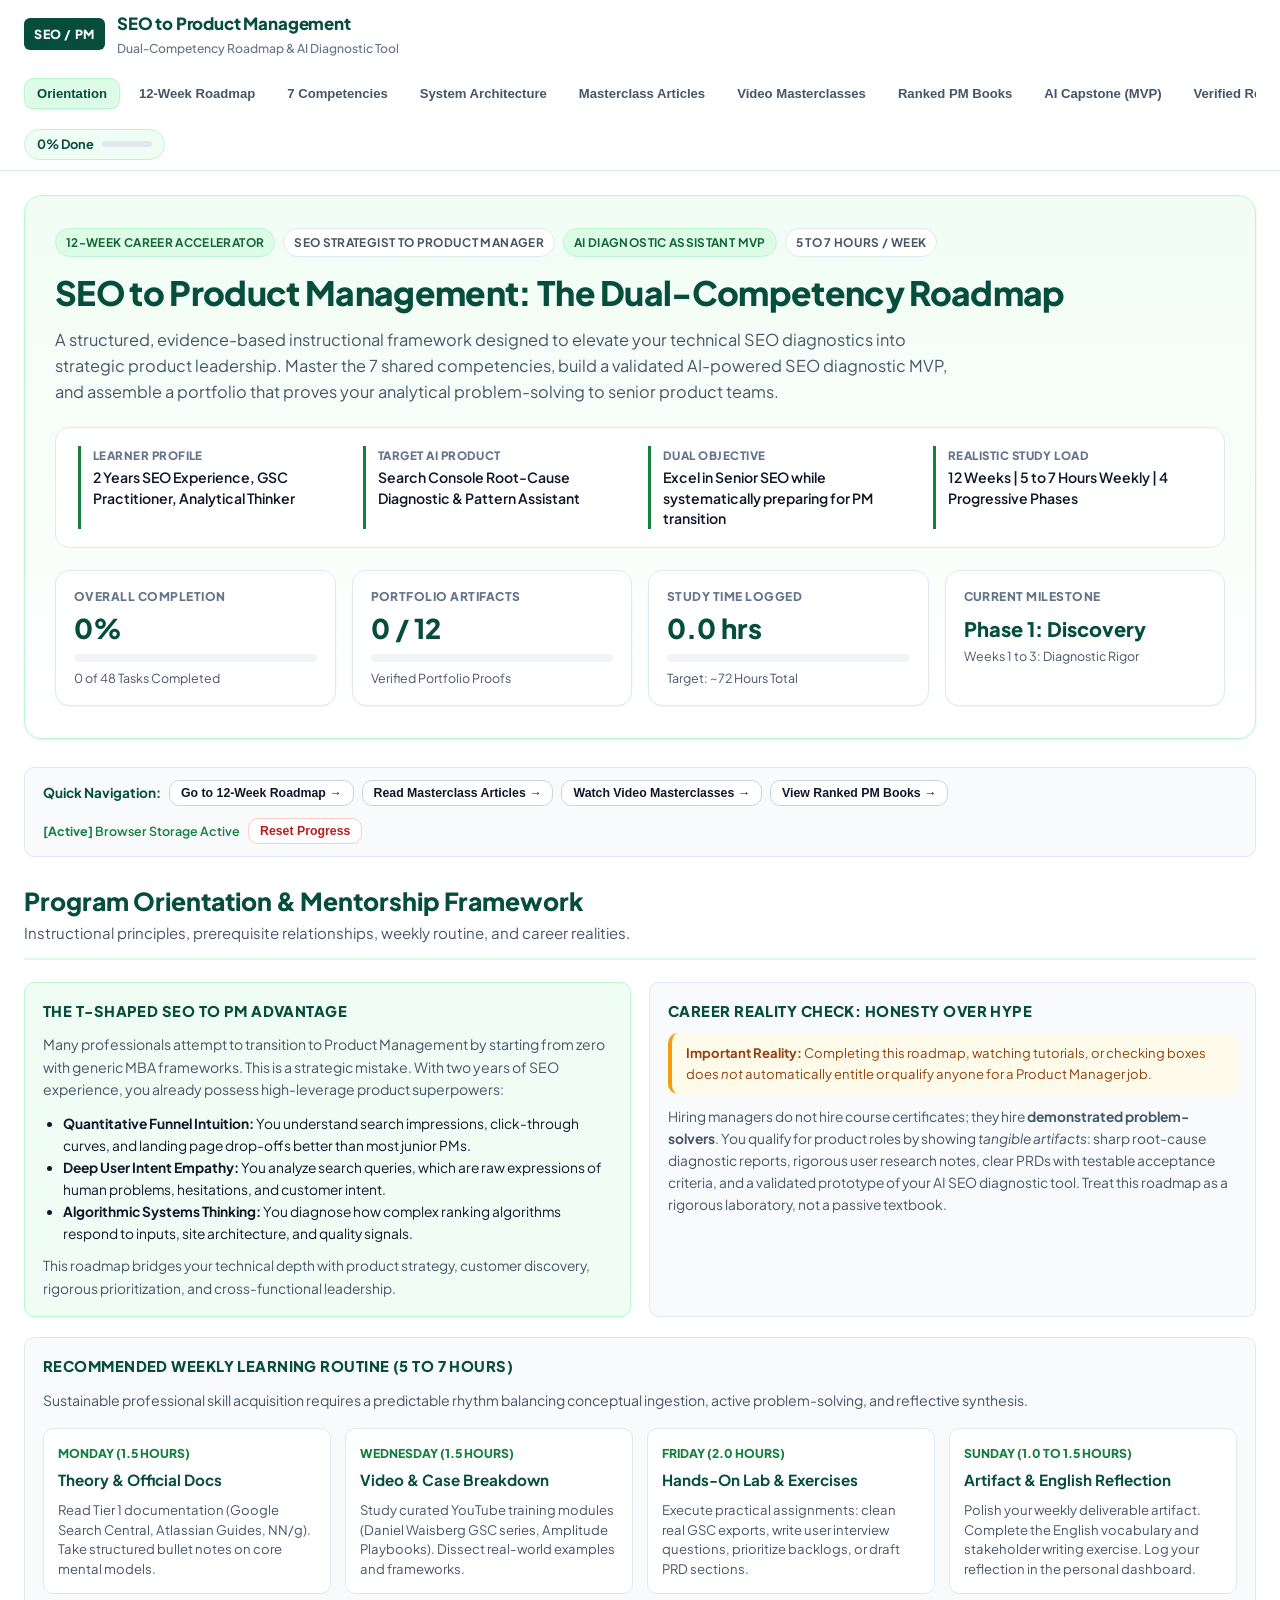
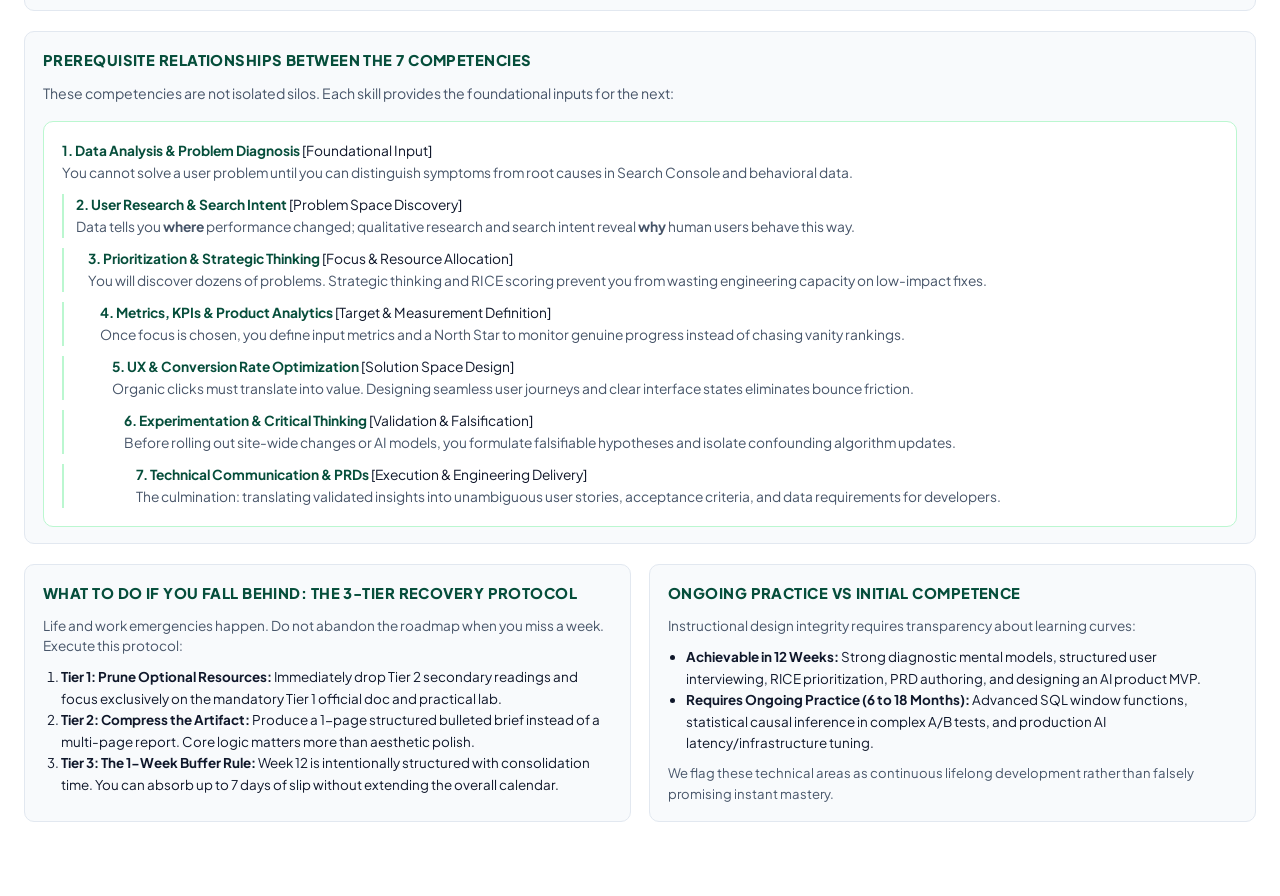
==== commit d2302691: "feat: add interactive Transformer-inspired AI architecture, GSC curve simulator, live RICE calculato" ====
--- a/index.html
+++ b/index.html
@@ -4,7 +4,7 @@
   <meta charset="UTF-8">
   <meta name="viewport" content="width=device-width, initial-scale=1.0">
   <title>SEO to Product Management: The Dual-Competency Learning Roadmap &amp; AI Diagnostic Tool</title>
-  <meta name="description" content="A comprehensive, interactive 12-week roadmap for SEO professionals transitioning into Product Management. Master 7 core competencies, read masterclass articles, study ranked PM books, and build an AI-powered SEO diagnostic assistant.">
+  <meta name="description" content="A comprehensive, interactive 12-week roadmap for SEO professionals transitioning into Product Management. Master 7 core competencies, explore interactive system architectures, study masterclass articles, read ranked PM books, and build an AI-powered SEO diagnostic assistant.">
   <link rel="preconnect" href="https://fonts.googleapis.com">
   <link rel="preconnect" href="https://fonts.gstatic.com" crossorigin>
   <link href="https://fonts.googleapis.com/css2?family=Plus+Jakarta+Sans:wght@400;500;600;700;800&family=Inter:wght@400;500;600;700&family=JetBrains+Mono:wght@400;500;600&display=swap" rel="stylesheet">
@@ -683,7 +683,7 @@
 }
 
 .check-item input[type="checkbox"]:checked::after {
-  content: '✓';
+  content: 'âœ“';
   color: #ffffff;
   font-size: 12px;
   font-weight: 800;
@@ -1443,6 +1443,515 @@
   padding-top: 10px;
 }
 
+/* ==========================================
+   Interactive System Architecture Styles
+   ========================================== */
+.arch-schema-container {
+  display: flex;
+  gap: 20px;
+  align-items: stretch;
+  background: var(--bg-subtle);
+  border: 1px solid var(--border-light);
+  border-radius: var(--radius-lg);
+  padding: 24px;
+  margin-top: 16px;
+  position: relative;
+  overflow-x: auto;
+}
+
+.arch-column {
+  flex: 1;
+  min-width: 320px;
+  background: #ffffff;
+  border: 1px solid var(--border-light);
+  border-radius: var(--radius-md);
+  padding: 18px;
+  display: flex;
+  flex-direction: column;
+  box-shadow: var(--shadow-xs);
+}
+
+.arch-encoder {
+  border-top: 4px solid #2563eb;
+}
+
+.arch-decoder {
+  border-top: 4px solid var(--primary-medium);
+}
+
+.arch-col-header {
+  margin-bottom: 14px;
+  padding-bottom: 10px;
+  border-bottom: 1px solid var(--border-light);
+}
+
+.arch-col-tag {
+  font-size: 0.72rem;
+  font-weight: 800;
+  text-transform: uppercase;
+  color: var(--text-light);
+  letter-spacing: 0.05em;
+}
+
+.arch-col-title {
+  font-size: 1.1rem;
+  font-weight: 800;
+  color: var(--primary-deep);
+}
+
+.arch-col-sub {
+  font-size: 0.8rem;
+  color: var(--text-muted);
+}
+
+.arch-block-item {
+  background: var(--bg-subtle);
+  border: 1px solid var(--border-light);
+  border-radius: var(--radius-sm);
+  padding: 10px 12px;
+  cursor: pointer;
+  transition: all 0.15s ease;
+  position: relative;
+}
+
+.arch-block-item:hover {
+  background: var(--mint-bg);
+  border-color: var(--accent-emerald);
+  transform: translateY(-1px);
+  box-shadow: var(--shadow-sm);
+}
+
+.arch-block-item.arch-highlight {
+  background: #eff6ff;
+  border-color: #93c5fd;
+}
+
+.arch-block-item.arch-highlight:hover {
+  background: #dbeafe;
+}
+
+.arch-block-item.arch-terminal {
+  background: var(--mint-pill);
+  border-color: var(--mint-border);
+}
+
+.arch-block-item.active-node {
+  background: #ecfdf5;
+  border-color: #10b981;
+  box-shadow: 0 0 0 2px #10b981;
+}
+
+.arch-block-badge {
+  font-size: 0.68rem;
+  font-weight: 800;
+  text-transform: uppercase;
+  color: var(--primary-medium);
+  margin-bottom: 2px;
+}
+
+.arch-block-name {
+  font-size: 0.88rem;
+  font-weight: 700;
+  color: var(--primary-deep);
+}
+
+.arch-block-desc {
+  font-size: 0.76rem;
+  color: var(--text-muted);
+  line-height: 1.35;
+  margin-top: 2px;
+}
+
+.arch-nested-box {
+  background: #fafaf9;
+  border: 2px dashed #cbd5e1;
+  border-radius: var(--radius-sm);
+  padding: 12px 10px;
+  margin: 4px 0;
+  display: flex;
+  flex-direction: column;
+}
+
+.arch-box-label {
+  font-size: 0.7rem;
+  font-weight: 800;
+  color: #64748b;
+  text-transform: uppercase;
+  margin-bottom: 8px;
+  text-align: right;
+}
+
+.arch-arrow-down {
+  text-align: center;
+  color: #94a3b8;
+  font-size: 1.1rem;
+  font-weight: bold;
+  margin: 4px 0;
+  line-height: 1;
+}
+
+.arch-bridge {
+  display: flex;
+  flex-direction: column;
+  align-items: center;
+  justify-content: center;
+  min-width: 140px;
+}
+
+.arch-bridge-line {
+  width: 2px;
+  height: 60px;
+  background: #cbd5e1;
+}
+
+.arch-bridge-badge {
+  background: #ffffff;
+  border: 1px solid var(--border-medium);
+  border-radius: 9999px;
+  padding: 6px 12px;
+  font-size: 0.72rem;
+  font-weight: 800;
+  color: var(--primary-deep);
+  text-align: center;
+  box-shadow: var(--shadow-sm);
+  margin: 10px 0;
+}
+
+.arch-drawer {
+  background: #ffffff;
+  border: 2px solid var(--accent-emerald);
+  border-radius: var(--radius-md);
+  padding: 20px;
+  margin-top: 20px;
+  box-shadow: var(--shadow-md);
+  animation: fadeIn 0.2s ease-in-out;
+}
+
+/* ==========================================
+   Anomaly Curve Simulator Styles
+   ========================================== */
+.curve-toggle-group {
+  display: flex;
+  gap: 8px;
+  flex-wrap: wrap;
+  margin-bottom: 16px;
+}
+
+.curve-btn {
+  background: #ffffff;
+  border: 1px solid var(--border-light);
+  border-radius: var(--radius-md);
+  padding: 8px 14px;
+  font-size: 0.82rem;
+  font-weight: 600;
+  color: var(--text-main);
+  cursor: pointer;
+  transition: all 0.15s ease;
+}
+
+.curve-btn:hover {
+  background: var(--bg-subtle);
+  border-color: var(--border-medium);
+}
+
+.curve-btn.active {
+  background: var(--mint-pill);
+  color: var(--primary-deep);
+  border-color: var(--mint-border);
+  font-weight: 700;
+}
+
+.curve-viewer-box {
+  display: grid;
+  grid-template-columns: 1.2fr 1fr;
+  gap: 20px;
+  background: var(--bg-subtle);
+  border: 1px solid var(--border-light);
+  border-radius: var(--radius-lg);
+  padding: 20px;
+}
+
+@media (max-width: 900px) {
+  .curve-viewer-box {
+    grid-template-columns: 1fr;
+  }
+}
+
+.curve-svg-wrapper {
+  background: #ffffff;
+  border: 1px solid var(--border-light);
+  border-radius: var(--radius-md);
+  padding: 12px;
+  box-shadow: var(--shadow-xs);
+}
+
+.curve-svg {
+  width: 100%;
+  height: auto;
+  display: block;
+}
+
+.curve-details-card {
+  background: #ffffff;
+  border: 1px solid var(--border-light);
+  border-radius: var(--radius-md);
+  padding: 18px;
+  display: flex;
+  flex-direction: column;
+  justify-content: center;
+}
+
+.curve-checklist {
+  font-size: 0.82rem;
+  color: var(--text-main);
+  line-height: 1.6;
+  background: var(--bg-subtle);
+  padding: 12px 14px;
+  border-radius: var(--radius-sm);
+  display: flex;
+  flex-direction: column;
+  gap: 6px;
+}
+
+/* ==========================================
+   RICE Calculator & 2x2 Matrix Styles
+   ========================================== */
+.rice-layout {
+  display: grid;
+  grid-template-columns: 1.2fr 1fr;
+  gap: 24px;
+}
+
+@media (max-width: 960px) {
+  .rice-layout {
+    grid-template-columns: 1fr;
+  }
+}
+
+.rice-controls {
+  background: var(--bg-subtle);
+  border: 1px solid var(--border-light);
+  border-radius: var(--radius-lg);
+  padding: 20px;
+}
+
+.slider-group {
+  margin-bottom: 16px;
+}
+
+.slider-header {
+  display: flex;
+  justify-content: space-between;
+  font-size: 0.84rem;
+  font-weight: 700;
+  color: var(--primary-deep);
+  margin-bottom: 4px;
+}
+
+.slider-val {
+  color: var(--primary-medium);
+  font-family: var(--font-mono);
+}
+
+.slider-group input[type="range"] {
+  width: 100%;
+  accent-color: var(--primary-medium);
+}
+
+.slider-sub {
+  font-size: 0.74rem;
+  color: var(--text-light);
+  margin-top: 2px;
+}
+
+.rice-score-display {
+  display: flex;
+  justify-content: space-between;
+  align-items: center;
+  background: #ffffff;
+  border: 2px solid var(--mint-border);
+  border-radius: var(--radius-md);
+  padding: 14px 18px;
+  margin-top: 14px;
+}
+
+.rice-matrix-box {
+  background: var(--bg-subtle);
+  border: 1px solid var(--border-light);
+  border-radius: var(--radius-lg);
+  padding: 20px;
+  display: flex;
+  flex-direction: column;
+}
+
+.matrix-grid-visual {
+  position: relative;
+  display: grid;
+  grid-template-columns: 1fr 1fr;
+  grid-template-rows: 1fr 1fr;
+  gap: 8px;
+  height: 280px;
+  background: #ffffff;
+  border: 2px solid var(--border-medium);
+  border-radius: var(--radius-md);
+  padding: 8px;
+}
+
+.matrix-quad {
+  border-radius: var(--radius-sm);
+  padding: 10px;
+  font-size: 0.78rem;
+  display: flex;
+  flex-direction: column;
+  justify-content: flex-start;
+}
+
+.quad-quickwin {
+  background: #f0fdf4;
+  border: 1px dashed #86efac;
+}
+
+.quad-strategic {
+  background: #eff6ff;
+  border: 1px dashed #93c5fd;
+}
+
+.quad-fillin {
+  background: #fefce8;
+  border: 1px dashed #fde047;
+}
+
+.quad-timesink {
+  background: #fef2f2;
+  border: 1px dashed #fca5a5;
+}
+
+.quad-title {
+  font-weight: 700;
+  color: var(--text-main);
+  margin-bottom: 2px;
+}
+
+.quad-desc {
+  font-size: 0.7rem;
+  color: var(--text-light);
+}
+
+.matrix-pin {
+  position: absolute;
+  transform: translate(-50%, -50%);
+  display: flex;
+  flex-direction: column;
+  align-items: center;
+  pointer-events: none;
+  transition: all 0.2s cubic-bezier(0.34, 1.56, 0.64, 1);
+  z-index: 10;
+}
+
+.pin-dot {
+  width: 16px;
+  height: 16px;
+  background: var(--primary-deep);
+  border: 3px solid #ffffff;
+  border-radius: 50%;
+  box-shadow: 0 2px 5px rgba(0,0,0,0.3);
+}
+
+.pin-label {
+  background: var(--primary-deep);
+  color: #ffffff;
+  font-size: 0.72rem;
+  font-weight: 700;
+  padding: 2px 6px;
+  border-radius: 4px;
+  margin-top: 4px;
+  white-space: nowrap;
+}
+
+/* ==========================================
+   Decision Tree Flowchart Styles
+   ========================================== */
+.tree-container {
+  display: flex;
+  flex-direction: column;
+  align-items: center;
+  max-width: 720px;
+  margin: 0 auto;
+}
+
+.tree-step-box {
+  width: 100%;
+  background: #ffffff;
+  border: 1px solid var(--border-light);
+  border-radius: var(--radius-md);
+  padding: 18px 20px;
+  box-shadow: var(--shadow-sm);
+  text-align: center;
+}
+
+.tree-step-num {
+  display: inline-block;
+  background: var(--mint-pill);
+  color: var(--mint-text);
+  font-size: 0.72rem;
+  font-weight: 800;
+  padding: 2px 8px;
+  border-radius: 9999px;
+  text-transform: uppercase;
+  margin-bottom: 6px;
+}
+
+.tree-step-title {
+  font-size: 1.05rem;
+  font-weight: 700;
+  color: var(--primary-deep);
+  margin-bottom: 4px;
+}
+
+.tree-step-desc {
+  font-size: 0.85rem;
+  color: var(--text-muted);
+  line-height: 1.5;
+  margin-bottom: 12px;
+}
+
+.tree-buttons {
+  display: flex;
+  gap: 10px;
+  justify-content: center;
+  flex-wrap: wrap;
+}
+
+.tree-btn {
+  background: var(--bg-subtle);
+  border: 1px solid var(--border-light);
+  border-radius: var(--radius-sm);
+  padding: 7px 14px;
+  font-size: 0.8rem;
+  font-weight: 600;
+  color: var(--text-main);
+  cursor: pointer;
+  transition: all 0.15s ease;
+}
+
+.tree-btn:hover {
+  background: #ffffff;
+  border-color: var(--primary-medium);
+}
+
+.tree-btn.active {
+  background: var(--primary-deep);
+  color: #ffffff;
+  border-color: var(--primary-deep);
+}
+
+.tree-connector {
+  font-size: 1.4rem;
+  font-weight: 900;
+  color: #94a3b8;
+  margin: 6px 0;
+}
+
 /* Print Styles */
 @media print {
   .sticky-header,
@@ -1479,6 +1988,7 @@
   </style>
 </head>
 <body>
+
 <!-- Sticky Top Navigation -->
 <header class="sticky-header">
   <div class="nav-inner">
@@ -1494,6 +2004,7 @@
       <button class="nav-tab-btn active" data-tab="tab-overview" role="tab">Orientation</button>
       <button class="nav-tab-btn" data-tab="tab-roadmap" role="tab">12-Week Roadmap</button>
       <button class="nav-tab-btn" data-tab="tab-competencies" role="tab">7 Competencies</button>
+      <button class="nav-tab-btn" data-tab="tab-diagrams" role="tab">System Architecture</button>
       <button class="nav-tab-btn" data-tab="tab-articles" role="tab">Masterclass Articles</button>
       <button class="nav-tab-btn" data-tab="tab-videos" role="tab">Video Masterclasses</button>
       <button class="nav-tab-btn" data-tab="tab-books" role="tab">Ranked PM Books</button>
@@ -1764,6 +2275,7 @@
     </div>
   </section>
 
+
 <!-- TAB 3: THE 12-WEEK SEQUENTIAL ROADMAP -->
 <section id="tab-roadmap" class="content-section">
   <div class="section-head">
@@ -2930,6 +3442,7 @@
     </div>
   </div>
 </section>
+
 
 <!-- TAB 2: THE 7 CORE COMPETENCIES -->
 <section id="tab-competencies" class="content-section">
@@ -3671,6 +4184,483 @@
     </div>
   </div>
 </section>
+
+
+<!-- TAB: INTERACTIVE ARCHITECTURE & VISUAL DIAGRAMS -->
+<section id="tab-diagrams" class="content-section">
+  <div class="section-head">
+    <div>
+      <h2 class="section-title">System Architecture &amp; Interactive Mental Models</h2>
+      <p class="section-lead">Visual schematics, architectural pipelines, anomaly curve simulators, and quantitative decision engines bridging SEO data to AI product engineering.</p>
+    </div>
+    <div style="font-size: 0.85rem; color: var(--text-light); font-weight: 600;">
+      5 Interactive Visual Systems
+    </div>
+  </div>
+
+  <!-- MODULE 1: THE AI SEO DIAGNOSTIC ARCHITECTURE (TRANSFORMER-INSPIRED) -->
+  <div class="sub-card" style="margin-bottom: 32px; border: 2px solid var(--mint-border);">
+    <div style="display: flex; justify-content: space-between; align-items: baseline; flex-wrap: wrap; margin-bottom: 12px;">
+      <div>
+        <span class="badge badge-mint" style="font-size: 0.76rem; margin-bottom: 6px; display: inline-block;">System Blueprint</span>
+        <h3 style="font-size: 1.35rem; color: var(--primary-deep); margin-bottom: 4px;">1. AI SEO Diagnostic Engine Architecture (Encoder-Decoder Pipeline)</h3>
+        <p style="font-size: 0.88rem; color: var(--text-muted);">
+          Inspired by modern Transformer architectures (BERT Encoder + GPT Decoder). Click any block in the diagram to inspect its internal logic, input schemas, and mathematical algorithms.
+        </p>
+      </div>
+      <span style="font-size: 0.8rem; color: var(--primary-medium); font-weight: 700;">Click any block to inspect details</span>
+    </div>
+
+    <!-- The Side-by-Side Architectural Schema -->
+    <div class="arch-schema-container">
+
+      <!-- LEFT COLUMN: THE DIAGNOSTIC ENCODER -->
+      <div class="arch-column arch-encoder">
+        <div class="arch-col-header">
+          <div class="arch-col-tag">ENCODER (Analytical Engine)</div>
+          <div class="arch-col-title">Diagnostic Understanding</div>
+          <div class="arch-col-sub">Pattern Ingestion &amp; Causal Attribution</div>
+        </div>
+
+        <div class="arch-block-item" onclick="inspectArchBlock('gsc-inputs')">
+          <div class="arch-block-badge">Input Layer</div>
+          <div class="arch-block-name">GSC Multi-Dimensional Data</div>
+          <div class="arch-block-desc">Queries, URLs, Clicks, Impressions, CTR, Position (Time Series)</div>
+        </div>
+
+        <div class="arch-arrow-down">&darr;</div>
+
+        <div class="arch-block-item" onclick="inspectArchBlock('temporal-norm')">
+          <div class="arch-block-badge">Normalization</div>
+          <div class="arch-block-name">Temporal &amp; Positional Encoding</div>
+          <div class="arch-block-desc">Day-of-Week Seasonality Normalization &amp; Anonymized Query Filtering</div>
+        </div>
+
+        <div class="arch-arrow-down">&darr;</div>
+
+        <!-- ENCODER CORE BLOCK (Nx) -->
+        <div class="arch-nested-box">
+          <div class="arch-box-label">Nx Diagnostic Processing Stack</div>
+
+          <div class="arch-block-item arch-highlight" onclick="inspectArchBlock('multihead-anomaly')">
+            <div class="arch-block-badge">Attention Layer</div>
+            <div class="arch-block-name">Multi-Head Anomaly Attention</div>
+            <div class="arch-block-desc">Head 1: Drop Shape | Head 2: URL Cluster | Head 3: SERP Shift</div>
+          </div>
+
+          <div class="arch-arrow-down">&darr;</div>
+
+          <div class="arch-block-item" onclick="inspectArchBlock('triangulation-layer')">
+            <div class="arch-block-badge">Add &amp; Norm Layer</div>
+            <div class="arch-block-name">Cross-Data Triangulation</div>
+            <div class="arch-block-desc">Cross-references GA4 Engagement, 5xx Server Logs, Google Updates</div>
+          </div>
+
+          <div class="arch-arrow-down">&darr;</div>
+
+          <div class="arch-block-item" onclick="inspectArchBlock('feedforward-causal')">
+            <div class="arch-block-badge">Classification</div>
+            <div class="arch-block-name">Root-Cause Decision Heuristic</div>
+            <div class="arch-block-desc">Deterministic 5-Whys Logic + Causal Inference Tree</div>
+          </div>
+        </div>
+
+        <div class="arch-arrow-down">&darr;</div>
+
+        <div class="arch-block-item arch-terminal" onclick="inspectArchBlock('latent-diagnosis')">
+          <div class="arch-block-badge">Representation Output</div>
+          <div class="arch-block-name">Latent Diagnostic Vector</div>
+          <div class="arch-block-desc">Confidence Scores, Confirmed Facts, Excluded Hypotheses</div>
+        </div>
+      </div>
+
+      <!-- CENTER BRIDGE CONNECTOR -->
+      <div class="arch-bridge">
+        <div class="arch-bridge-line"></div>
+        <div class="arch-bridge-badge">Cross-Attention Context Transfer</div>
+        <div class="arch-bridge-line"></div>
+      </div>
+
+      <!-- RIGHT COLUMN: THE SOLUTION DECODER -->
+      <div class="arch-column arch-decoder">
+        <div class="arch-col-header">
+          <div class="arch-col-tag">DECODER (Generative Engine)</div>
+          <div class="arch-col-title">Actionable Synthesis</div>
+          <div class="arch-col-sub">Prioritization, PRDs &amp; Remediation</div>
+        </div>
+
+        <div class="arch-block-item" onclick="inspectArchBlock('prompt-grounding')">
+          <div class="arch-block-badge">Prompt Layer</div>
+          <div class="arch-block-name">System Instructions &amp; Guardrails</div>
+          <div class="arch-block-desc">Zero-Hallucination Constraints &amp; SEO Technical Boundaries</div>
+        </div>
+
+        <div class="arch-arrow-down">&darr;</div>
+
+        <!-- DECODER CORE BLOCK (Nx) -->
+        <div class="arch-nested-box">
+          <div class="arch-box-label">Nx Solution Generation Stack</div>
+
+          <div class="arch-block-item" onclick="inspectArchBlock('masked-solution')">
+            <div class="arch-block-badge">Masked Attention</div>
+            <div class="arch-block-name">Feasibility &amp; Risk Filter</div>
+            <div class="arch-block-desc">Masks unviable solutions (High Effort / Low Impact)</div>
+          </div>
+
+          <div class="arch-arrow-down">&darr;</div>
+
+          <div class="arch-block-item arch-highlight" onclick="inspectArchBlock('cross-attention')">
+            <div class="arch-block-badge">Cross Attention</div>
+            <div class="arch-block-name">Diagnostic Context Integration</div>
+            <div class="arch-block-desc">Aligns recommendations strictly with confirmed root causes</div>
+          </div>
+
+          <div class="arch-arrow-down">&darr;</div>
+
+          <div class="arch-block-item" onclick="inspectArchBlock('rice-scoring-layer')">
+            <div class="arch-block-badge">Prioritization Layer</div>
+            <div class="arch-block-name">RICE Mathematical Scoring</div>
+            <div class="arch-block-desc">(Reach &times; Impact &times; Confidence) &divide; Effort Optimization</div>
+          </div>
+        </div>
+
+        <div class="arch-arrow-down">&darr;</div>
+
+        <div class="arch-block-item" onclick="inspectArchBlock('linear-output')">
+          <div class="arch-block-badge">Delivery Layer</div>
+          <div class="arch-block-name">Structured Output Formatter</div>
+          <div class="arch-block-desc">Translates insights into JIRA Stories, PRDs &amp; Executive Briefs</div>
+        </div>
+
+        <div class="arch-arrow-down">&darr;</div>
+
+        <div class="arch-block-item arch-terminal" onclick="inspectArchBlock('final-deliverable')">
+          <div class="arch-block-badge">Execution Output</div>
+          <div class="arch-block-name">Validated Action Plan</div>
+          <div class="arch-block-desc">Given/When/Then Specs + Backtesting Verification Protocol</div>
+        </div>
+      </div>
+
+    </div>
+
+    <!-- Interactive Inspector Drawer for the Architecture -->
+    <div id="arch-inspector-drawer" class="arch-drawer" style="display: none;">
+      <div style="display: flex; justify-content: space-between; align-items: center; margin-bottom: 8px;">
+        <span class="badge badge-mint" id="drawer-badge">Inspector</span>
+        <button class="btn btn-outline btn-sm" onclick="closeArchInspector()">Close Panel [x]</button>
+      </div>
+      <h4 id="drawer-title" style="font-size: 1.15rem; color: var(--primary-deep); margin-bottom: 6px;">Layer Specification</h4>
+      <div id="drawer-content" style="font-size: 0.88rem; color: var(--text-main); line-height: 1.6;">
+        Click on any architecture node above to view its technical implementation.
+      </div>
+    </div>
+  </div>
+
+  <!-- MODULE 2: INTERACTIVE SEARCH CONSOLE ANOMALY CURVE SIMULATOR -->
+  <div class="sub-card" style="margin-bottom: 32px;">
+    <div class="section-head" style="margin-bottom: 14px;">
+      <div>
+        <span class="badge badge-mint" style="font-size: 0.74rem; margin-bottom: 4px; display: inline-block;">Visual Anomaly Diagnostic</span>
+        <h3 style="font-size: 1.25rem; color: var(--primary-deep);">2. Search Console Drop Geometry Simulator</h3>
+        <p class="section-lead">Toggle between the 4 primary traffic drop shapes identified by Google Search Central to inspect the visual signature and root cause protocols.</p>
+      </div>
+    </div>
+
+    <!-- Curve Selector Buttons -->
+    <div class="curve-toggle-group">
+      <button class="curve-btn active" id="btn-curve-cliff" onclick="selectCurve('cliff')">Shape 1: The Cliff (Precipitous Drop)</button>
+      <button class="curve-btn" id="btn-curve-step" onclick="selectCurve('step')">Shape 2: The Step (Algorithm / AI Overview)</button>
+      <button class="curve-btn" id="btn-curve-slope" onclick="selectCurve('slope')">Shape 3: The Slope (Gradual Erosion)</button>
+      <button class="curve-btn" id="btn-curve-wave" onclick="selectCurve('wave')">Shape 4: The Wave (Cyclic Seasonality)</button>
+    </div>
+
+    <!-- Visual Chart Representation (Pure Responsive SVG) -->
+    <div class="curve-viewer-box">
+      <div class="curve-svg-wrapper">
+        <svg id="curve-svg" viewBox="0 0 600 220" class="curve-svg">
+          <!-- Grid Lines -->
+          <line x1="50" y1="20" x2="570" y2="20" stroke="#e2e8f0" stroke-dasharray="4" />
+          <line x1="50" y1="70" x2="570" y2="70" stroke="#e2e8f0" stroke-dasharray="4" />
+          <line x1="50" y1="120" x2="570" y2="120" stroke="#e2e8f0" stroke-dasharray="4" />
+          <line x1="50" y1="170" x2="570" y2="170" stroke="#e2e8f0" stroke-dasharray="4" />
+
+          <!-- Axes -->
+          <line x1="50" y1="20" x2="50" y2="180" stroke="#64748b" stroke-width="2" />
+          <line x1="50" y1="180" x2="570" y2="180" stroke="#64748b" stroke-width="2" />
+
+          <!-- Axis Labels -->
+          <text x="15" y="25" fill="#64748b" font-size="11" font-family="sans-serif">10K</text>
+          <text x="15" y="75" fill="#64748b" font-size="11" font-family="sans-serif">7.5K</text>
+          <text x="15" y="125" fill="#64748b" font-size="11" font-family="sans-serif">5.0K</text>
+          <text x="15" y="175" fill="#64748b" font-size="11" font-family="sans-serif">2.5K</text>
+          
+          <text x="50" y="200" fill="#64748b" font-size="11" font-family="sans-serif">Day 1</text>
+          <text x="180" y="200" fill="#64748b" font-size="11" font-family="sans-serif">Day 7</text>
+          <text x="310" y="200" fill="#64748b" font-size="11" font-family="sans-serif">Day 14 (Event)</text>
+          <text x="440" y="200" fill="#64748b" font-size="11" font-family="sans-serif">Day 21</text>
+          <text x="540" y="200" fill="#64748b" font-size="11" font-family="sans-serif">Day 28</text>
+
+          <!-- Dynamic Path Component -->
+          <path id="curve-path" d="M 50 40 L 310 40 L 325 160 L 570 160" fill="none" stroke="#dc2626" stroke-width="3" stroke-linecap="round" />
+          
+          <!-- Event Marker Line -->
+          <line id="curve-event-line" x1="310" y1="20" x2="310" y2="180" stroke="#f59e0b" stroke-width="1.5" stroke-dasharray="3" />
+          <text id="curve-event-text" x="315" y="35" fill="#d97706" font-size="10" font-weight="bold" font-family="sans-serif">Anomaly Trigger Event</text>
+        </svg>
+      </div>
+
+      <!-- Curve Diagnostic Details Card -->
+      <div class="curve-details-card" id="curve-details">
+        <div style="font-size: 0.76rem; font-weight: 800; color: #dc2626; text-transform: uppercase;" id="curve-severity">Severity: Critical (&gt;50% Collapse)</div>
+        <h4 style="font-size: 1.15rem; color: var(--primary-deep); margin: 4px 0 8px 0;" id="curve-title">The Cliff: Sudden Precipitous Drop</h4>
+        <div style="font-size: 0.85rem; color: var(--text-muted); line-height: 1.5; margin-bottom: 12px;" id="curve-summary">
+          Traffic falls vertically within 24 to 48 hours. This shape almost never represents content staleness or gradual competitor improvements. It represents a binary technical failure.
+        </div>
+        <div class="curve-checklist" id="curve-checklist">
+          <div><strong>Primary Hypotheses:</strong> Site-wide robots.txt blocking, accidental <code>noindex</code> tag injection, DNS resolution failure, or server 5xx outage.</div>
+          <div><strong>Search Console Action:</strong> Immediately inspect URL Inspection tool and Coverage report for crawl blocks. Check Security &amp; Manual Actions tab.</div>
+          <div><strong>PM Triage Protocol:</strong> Coordinate with DevOps/Engineering immediately. File a P0 critical incident ticket before initiating any content edits.</div>
+        </div>
+      </div>
+    </div>
+  </div>
+
+  <!-- MODULE 3: INTERACTIVE LIVE RICE PRIORITIZATION CALCULATOR & 2X2 MATRIX -->
+  <div class="sub-card" style="margin-bottom: 32px;">
+    <div class="section-head" style="margin-bottom: 14px;">
+      <div>
+        <span class="badge badge-mint" style="font-size: 0.74rem; margin-bottom: 4px; display: inline-block;">Interactive Decision Engine</span>
+        <h3 style="font-size: 1.25rem; color: var(--primary-deep);">3. Live RICE Calculator &amp; Opportunity 2&times;2 Matrix</h3>
+        <p class="section-lead">Test real SEO and Product initiatives. Adjust the sliders to see how Reach, Impact, Confidence, and Effort dynamically position initiatives on the Opportunity Matrix.</p>
+      </div>
+    </div>
+
+    <!-- Quick Preset Buttons -->
+    <div style="margin-bottom: 16px; display: flex; gap: 8px; flex-wrap: wrap;">
+      <span style="font-size: 0.8rem; font-weight: 700; color: var(--text-muted); align-self: center;">Try Presets:</span>
+      <button class="btn btn-outline btn-sm" onclick="loadRicePreset('canonical')">Fix Canonical Loops (Quick Win)</button>
+      <button class="btn btn-outline btn-sm" onclick="loadRicePreset('ai-assistant')">AI Diagnostic MVP (Strategic Bet)</button>
+      <button class="btn btn-outline btn-sm" onclick="loadRicePreset('dark-mode')">Custom Dark Mode (Fill-in)</button>
+      <button class="btn btn-outline btn-sm" onclick="loadRicePreset('full-crawler')">Build Full Crawler (Time Sink)</button>
+    </div>
+
+    <div class="rice-layout">
+      <!-- Calculator Controls Column -->
+      <div class="rice-controls">
+        
+        <div class="slider-group">
+          <div class="slider-header">
+            <label for="rice-reach">Reach (Users / Sessions Impacted)</label>
+            <span class="slider-val" id="disp-reach">50,000</span>
+          </div>
+          <input type="range" id="rice-reach" min="1000" max="100000" step="1000" value="50000" oninput="calculateRice()">
+          <div class="slider-sub">Monthly unique search users interacting with the impacted URLs.</div>
+        </div>
+
+        <div class="slider-group">
+          <div class="slider-header">
+            <label for="rice-impact">Impact Multiplier</label>
+            <span class="slider-val" id="disp-impact">2.0 (High)</span>
+          </div>
+          <input type="range" id="rice-impact" min="0.25" max="3" step="0.25" value="2" oninput="calculateRice()">
+          <div class="slider-sub">0.25 = Minimal | 0.5 = Low | 1.0 = Medium | 2.0 = High | 3.0 = Massive</div>
+        </div>
+
+        <div class="slider-group">
+          <div class="slider-header">
+            <label for="rice-confidence">Confidence Factor</label>
+            <span class="slider-val" id="disp-confidence">80%</span>
+          </div>
+          <input type="range" id="rice-confidence" min="20" max="100" step="10" value="80" oninput="calculateRice()">
+          <div class="slider-sub">50% = Moonshot/Guess | 80% = Interview Data | 100% = Controlled Test</div>
+        </div>
+
+        <div class="slider-group">
+          <div class="slider-header">
+            <label for="rice-effort">Effort (Person-Weeks)</label>
+            <span class="slider-val" id="disp-effort">2.0 weeks</span>
+          </div>
+          <input type="range" id="rice-effort" min="0.5" max="12" step="0.5" value="2" oninput="calculateRice()">
+          <div class="slider-sub">Combined engineering, design, and QA weeks required.</div>
+        </div>
+
+        <!-- Calculated Score Callout -->
+        <div class="rice-score-display">
+          <div>
+            <div style="font-size: 0.75rem; text-transform: uppercase; font-weight: 800; color: var(--mint-text);">Calculated RICE Score</div>
+            <div style="font-size: 2.2rem; font-weight: 800; color: var(--primary-deep);" id="disp-rice-score">40,000</div>
+          </div>
+          <div style="text-align: right;">
+            <span class="badge badge-mint" id="disp-quadrant-badge">Quick Win</span>
+            <div style="font-size: 0.78rem; color: var(--text-light); margin-top: 4px;" id="disp-priority-action">High Execution Priority</div>
+          </div>
+        </div>
+
+      </div>
+
+      <!-- Visual 2x2 Matrix Column -->
+      <div class="rice-matrix-box">
+        <div style="font-size: 0.85rem; font-weight: 700; color: var(--primary-deep); margin-bottom: 8px; text-align: center;">
+          Value vs. Effort Opportunity Matrix (2&times;2)
+        </div>
+        
+        <div class="matrix-grid-visual">
+          <!-- Quadrant 1: Quick Wins -->
+          <div class="matrix-quad quad-quickwin">
+            <div class="quad-title">Quick Wins (High Priority)</div>
+            <div class="quad-desc">High Impact &bull; Low Effort</div>
+          </div>
+
+          <!-- Quadrant 2: Strategic Bets -->
+          <div class="matrix-quad quad-strategic">
+            <div class="quad-title">Strategic Bets (Core Roadmap)</div>
+            <div class="quad-desc">High Impact &bull; High Effort</div>
+          </div>
+
+          <!-- Quadrant 3: Fill-ins -->
+          <div class="matrix-quad quad-fillin">
+            <div class="quad-title">Fill-Ins (Low Priority)</div>
+            <div class="quad-desc">Low Impact &bull; Low Effort</div>
+          </div>
+
+          <!-- Quadrant 4: Time Sinks -->
+          <div class="matrix-quad quad-timesink">
+            <div class="quad-title">Time Sinks (Avoid / Kill)</div>
+            <div class="quad-desc">Low Impact &bull; High Effort</div>
+          </div>
+
+          <!-- Dynamic Target Pin -->
+          <div id="matrix-pin" class="matrix-pin" style="top: 25%; left: 25%;">
+            <div class="pin-dot"></div>
+            <div class="pin-label" id="pin-label">Your Initiative</div>
+          </div>
+        </div>
+
+        <div style="display: flex; justify-content: space-between; font-size: 0.75rem; color: var(--text-light); margin-top: 6px;">
+          <span>&larr; Low Effort (Fast)</span>
+          <span>High Effort (Slow) &rarr;</span>
+        </div>
+      </div>
+    </div>
+  </div>
+
+  <!-- MODULE 4: INTERACTIVE ROOT-CAUSE DECISION TREE FLOWCHART -->
+  <div class="sub-card" style="margin-bottom: 32px;">
+    <div class="section-head" style="margin-bottom: 14px;">
+      <div>
+        <span class="badge badge-mint" style="font-size: 0.74rem; margin-bottom: 4px; display: inline-block;">Flowchart Engine</span>
+        <h3 style="font-size: 1.25rem; color: var(--primary-deep);">4. Root-Cause Decision Tree: From Symptom to Diagnosis</h3>
+        <p class="section-lead">Walk through the deterministic branching logic implemented in your AI Diagnostic Assistant. Click each decision branch to simulate a live diagnostic investigation.</p>
+      </div>
+    </div>
+
+    <div class="tree-container">
+      
+      <!-- Step 1 -->
+      <div class="tree-step-box">
+        <div class="tree-step-num">Step 1</div>
+        <div class="tree-step-title">Initial Anomaly Trigger</div>
+        <div class="tree-step-desc">Search Console reports an organic click drop of &gt;15% WoW.</div>
+        <div class="tree-buttons">
+          <button class="tree-btn active" id="tree-s1-a" onclick="advanceTree(1, 'site')">Scenario A: Site-wide Drop (All Folders)</button>
+          <button class="tree-btn" id="tree-s1-b" onclick="advanceTree(1, 'folder')">Scenario B: Directory-Isolated (/blog/ only)</button>
+        </div>
+      </div>
+
+      <div class="tree-connector">&darr;</div>
+
+      <!-- Step 2 -->
+      <div class="tree-step-box">
+        <div class="tree-step-num">Step 2</div>
+        <div class="tree-step-title">Impression vs. Ranking Signal Triangulation</div>
+        <div class="tree-step-desc" id="tree-step2-desc">Did total impressions drop proportionally with clicks, or did impressions stay flat while CTR collapsed?</div>
+        <div class="tree-buttons">
+          <button class="tree-btn active" id="tree-s2-a" onclick="advanceTree(2, 'impr-drop')">Path A: Impressions &amp; Average Position Collapsed</button>
+          <button class="tree-btn" id="tree-s2-b" onclick="advanceTree(2, 'ctr-drop')">Path B: Impressions Stable, but CTR Collapsed</button>
+        </div>
+      </div>
+
+      <div class="tree-connector">&darr;</div>
+
+      <!-- Step 3: Diagnostic Output Box -->
+      <div class="tree-step-box" style="background: var(--mint-bg); border-color: var(--mint-border);">
+        <div class="tree-step-num" style="background: var(--primary-deep); color: #ffffff;">Diagnosis</div>
+        <div class="tree-step-title" style="color: var(--primary-deep);" id="tree-diagnosis-title">Algorithmic Relevance or Technical De-indexing</div>
+        <div class="tree-step-desc" style="font-size: 0.9rem;" id="tree-diagnosis-body">
+          <strong>Synthesized Root Cause:</strong> A site-wide drop in impressions accompanied by position degradation indicates a Google Core Algorithm Update or severe indexing disruption.
+        </div>
+        <div style="margin-top: 10px; font-size: 0.82rem; background: #ffffff; padding: 10px 14px; border-radius: 6px; border: 1px solid var(--border-light);" id="tree-action-plan">
+          <strong>Recommended Action:</strong> Cross-reference with the Google Search Status Dashboard. Audit thin content quality, E-E-A-T signals, and review recent site-wide template changes.
+        </div>
+      </div>
+
+    </div>
+  </div>
+
+  <!-- MODULE 5: THE SEO TO PM COMPETENCY TRANSFORMATION MAP -->
+  <div class="sub-card">
+    <div class="section-head" style="margin-bottom: 14px;">
+      <div>
+        <span class="badge badge-mint" style="font-size: 0.74rem; margin-bottom: 4px; display: inline-block;">Career Transformation Model</span>
+        <h3 style="font-size: 1.25rem; color: var(--primary-deep);">5. The Dual-Competency Transformation Matrix</h3>
+        <p class="section-lead">A visual mapping of how your 2 years of tactical SEO experience convert into high-leverage Product Management superpowers.</p>
+      </div>
+    </div>
+
+    <div class="table-responsive">
+      <table class="data-table">
+        <thead>
+          <tr>
+            <th style="width: 28%;">Your 2-Year SEO Foundation</th>
+            <th style="width: 14%; text-align: center;">Transformation</th>
+            <th style="width: 28%;">Your Transferable PM Superpower</th>
+            <th style="width: 30%;">AI Diagnostic Tool Application</th>
+          </tr>
+        </thead>
+        <tbody>
+          <tr>
+            <td><strong>Query Log Analysis:</strong> Sorting search queries by volume and difficulty in Semrush / GSC.</td>
+            <td style="text-align: center; color: var(--primary-medium); font-weight: 800;">&rarr; Transformed into &rarr;</td>
+            <td><strong>User Discovery &amp; JTBD:</strong> Treating queries as behavioral pain points and latent customer jobs.</td>
+            <td>Automated classification of user frustration patterns from Search Console query intent shifts.</td>
+          </tr>
+          <tr>
+            <td><strong>Traffic Drop Troubleshooting:</strong> Staring at GSC lines and guessing why clicks went down.</td>
+            <td style="text-align: center; color: var(--primary-medium); font-weight: 800;">&rarr; Transformed into &rarr;</td>
+            <td><strong>Root Cause Analysis (RCA):</strong> Using 5 Whys, fishbone diagrams, and isolating blast radius.</td>
+            <td>Deterministic diagnostic rules engine that eliminates false hypotheses and classifies drop geometries.</td>
+          </tr>
+          <tr>
+            <td><strong>Backlog of SEO Recommendations:</strong> Sending 40-page audit PDFs that developers ignore.</td>
+            <td style="text-align: center; color: var(--primary-medium); font-weight: 800;">&rarr; Transformed into &rarr;</td>
+            <td><strong>RICE Strategic Prioritization:</strong> Transparent mathematical scoring defending high-leverage bets.</td>
+            <td>Automated RICE ranker that orders diagnostic recommendations by business impact and effort.</td>
+          </tr>
+          <tr>
+            <td><strong>Keyword Rank Dashboards:</strong> Building Looker Studio reports tracking #1-3 rankings.</td>
+            <td style="text-align: center; color: var(--primary-medium); font-weight: 800;">&rarr; Transformed into &rarr;</td>
+            <td><strong>Metric Trees &amp; Retention:</strong> North Star Metrics, leading input indicators, and cohort curves.</td>
+            <td>Tracking Weekly Resolved Diagnoses and Day-30 user return cohorts instead of vanity views.</td>
+          </tr>
+          <tr>
+            <td><strong>On-Page Content Tweaks:</strong> Writing longer blog posts and changing meta titles.</td>
+            <td style="text-align: center; color: var(--primary-medium); font-weight: 800;">&rarr; Transformed into &rarr;</td>
+            <td><strong>Falsifiable Split-Testing:</strong> Setting up page-cluster experiments with matched control groups.</td>
+            <td>Backtesting diagnostic engine accuracy against 10 verified historical traffic drop datasets.</td>
+          </tr>
+          <tr>
+            <td><strong>Technical SEO Audits:</strong> Screaming Frog crawls of broken canonicals and 404 links.</td>
+            <td style="text-align: center; color: var(--primary-medium); font-weight: 800;">&rarr; Transformed into &rarr;</td>
+            <td><strong>Technical PRDs &amp; User Stories:</strong> Given/When/Then acceptance criteria and Definition of Done.</td>
+            <td>Engineering-ready tickets that software developers can estimate and implement without friction.</td>
+          </tr>
+        </tbody>
+      </table>
+    </div>
+  </div>
+
+</section>
+
 
 <!-- TAB: MASTERCLASS ARTICLES & IN-DEPTH STUDY GUIDES -->
 <section id="tab-articles" class="content-section">
@@ -3759,7 +4749,7 @@
 
         <h4>How to Conduct Discovery Interviews for SEO &amp; Product</h4>
         <p>
-          To design solutions that genuinely satisfy user intent, you must speak directly with users. Apply Rob Fitzpatrick’s "The Mom Test" rules:
+          To design solutions that genuinely satisfy user intent, you must speak directly with users. Apply Rob Fitzpatrickâ€™s "The Mom Test" rules:
         </p>
         <ol>
           <li><strong>Talk About Their Life, Not Your Solution:</strong> Never ask: "Would you like an AI tool that analyzes Search Console?" The user will politely say yes, giving you false validation. Instead, ask: "Walk me through the last time your search traffic dropped. What was the very first tool you opened? What frustrated you about the data?"</li>
@@ -3792,7 +4782,7 @@
           Developed by Sean McBride at Intercom, RICE is the gold standard for ranking competing initiatives:
         </p>
         <div style="background: var(--bg-subtle); padding: 14px 18px; border-left: 3px solid var(--accent-emerald); border-radius: var(--radius-sm); margin: 12px 0; font-family: var(--font-mono); font-size: 0.95rem;">
-          RICE Score = (Reach × Impact × Confidence) ÷ Effort
+          RICE Score = (Reach Ã— Impact Ã— Confidence) Ã· Effort
         </div>
         <ul>
           <li><strong>Reach (Users per Timeframe):</strong> The estimated number of users or sessions impacted over a set window (e.g., 50,000 monthly organic landing page visitors).</li>
@@ -3834,7 +4824,7 @@
 
         <h4>The North Star Metric (NSM) Framework</h4>
         <p>
-          As detailed in Amplitude’s North Star Playbook, a North Star Metric is the single key metric that best captures the core customer value delivered by your product.
+          As detailed in Amplitudeâ€™s North Star Playbook, a North Star Metric is the single key metric that best captures the core customer value delivered by your product.
         </p>
         <p>
           For your AI SEO Diagnostic Assistant:
@@ -3872,12 +4862,12 @@
       <div class="article-author">Bridge: Competency 5 (UX &amp; CRO) &amp; Interface Wireframing</div>
       <div class="article-body">
         <p>
-          Data-heavy software (such as SEO tools, analytics dashboards, and diagnostic portals) often suffers from extreme interface clutter. Creators dump every available data table, chart, filter, and metric onto a single screen, overwhelming the user’s cognitive working memory.
+          Data-heavy software (such as SEO tools, analytics dashboards, and diagnostic portals) often suffers from extreme interface clutter. Creators dump every available data table, chart, filter, and metric onto a single screen, overwhelming the userâ€™s cognitive working memory.
         </p>
 
-        <h4>Steve Krug’s Core Law: Don't Make Me Think</h4>
+        <h4>Steve Krugâ€™s Core Law: Don't Make Me Think</h4>
         <p>
-          Steve Krug’s classic principle applies universally to both web landing pages and software products: <em>every time a user has to pause and puzzle over what a button means, where their data went, or how to interpret a graph, friction accumulates</em>. When cognitive friction exceeds motivation, users bounce or abandon the tool.
+          Steve Krugâ€™s classic principle applies universally to both web landing pages and software products: <em>every time a user has to pause and puzzle over what a button means, where their data went, or how to interpret a graph, friction accumulates</em>. When cognitive friction exceeds motivation, users bounce or abandon the tool.
         </p>
 
         <h4>Applying Progressive Disclosure to SEO Diagnostics</h4>
@@ -3919,7 +4909,7 @@
           "We updated title tags across 500 pages on October 1st. On October 15th, organic traffic rose by 15%. Therefore, our title tags caused the 15% increase."
         </div>
         <p>
-          This is not scientific reasoning. What if an unannounced Google algorithm shift boosted your category? What if seasonal holiday demand surged? What if a competitor’s server crashed? Without a controlled experiment, you cannot claim causal attribution.
+          This is not scientific reasoning. What if an unannounced Google algorithm shift boosted your category? What if seasonal holiday demand surged? What if a competitorâ€™s server crashed? Without a controlled experiment, you cannot claim causal attribution.
         </p>
 
         <h4>How to Formulate a Falsifiable Hypothesis</h4>
@@ -4003,6 +4993,7 @@
   </div>
 </section>
 
+
 <!-- TAB: VIDEO MASTERCLASSES -->
 <section id="tab-videos" class="content-section">
   <div class="section-head">
@@ -4227,6 +5218,7 @@
 
   </div>
 </section>
+
 
 <!-- TAB: RANKED PM BOOKS & ESSENTIAL READING -->
 <section id="tab-books" class="content-section">
@@ -4305,7 +5297,7 @@
         The most accessible, entertaining, and profoundly practical book on web design and user psychology ever written. Focuses on intuitive visual hierarchy, designing for scanning rather than reading, and eliminating cognitive friction.
       </p>
       <div class="book-bridge-box">
-        <strong>Strategic Value for SEO &rarr; PM:</strong> An SEO who understands Krug’s laws can immediately diagnose why high-ranking landing pages suffer high bounce rates and fail to convert.
+        <strong>Strategic Value for SEO &rarr; PM:</strong> An SEO who understands Krugâ€™s laws can immediately diagnose why high-ranking landing pages suffer high bounce rates and fail to convert.
       </div>
       <div class="book-roadmap-link">
         <strong>Roadmap Alignment:</strong> Study during <em>Phase 3 (Weeks 7 to 8)</em> alongside Usability Heuristics &amp; Wireframing.
@@ -4503,6 +5495,7 @@
 
   </div>
 </section>
+
 
 <!-- TAB 4: THE AI CAPSTONE PROJECT -->
 <section id="tab-capstone" class="content-section">
@@ -4618,7 +5611,7 @@
         An affinity map and frequency matrix categorizing all observed practitioner frustrations into actionable problem clusters.
       </div>
       <div class="artifact-spec">
-        <strong>Required Elements:</strong> Severity rating (1–5), Frequency of mention, Current emotional frustration, and Impact on weekly billable hours.
+        <strong>Required Elements:</strong> Severity rating (1â€“5), Frequency of mention, Current emotional frustration, and Impact on weekly billable hours.
       </div>
       <label class="check-item" id="item-art-3">
         <input type="checkbox" onchange="toggleArtifact('art-3')">
@@ -4772,6 +5765,7 @@
 
   </div>
 </section>
+
 
 <!-- TAB 5: VERIFIED RESOURCE LIBRARY -->
 <section id="tab-resources" class="content-section">
@@ -5157,7 +6151,7 @@
         <h4 class="res-title">Google Analytics 4 Certification Course</h4>
         <div class="res-author">Google Skillshop - Official Training</div>
         <p class="res-desc">
-          Official self-paced curriculum covering GA4’s event-driven data model, funnel exploration reports, audience segments, and conversion tracking.
+          Official self-paced curriculum covering GA4â€™s event-driven data model, funnel exploration reports, audience segments, and conversion tracking.
         </p>
         <div class="res-outcome">
           <strong>Outcome:</strong> Configure event-based telemetry and build multi-step funnel drop-off reports.
@@ -5316,6 +6310,7 @@
   </div>
 </section>
 
+
 <!-- TAB 6: PROFESSIONAL ENGLISH & GLOSSARY -->
 <section id="tab-english" class="content-section">
   <div class="section-head">
@@ -5344,7 +6339,7 @@
       <div class="vocab-card">
         <div class="vocab-word-row">
           <span class="vocab-word">Anomaly</span>
-          <span class="vocab-phonetic">/əˈnɒm.ə.li/</span>
+          <span class="vocab-phonetic">/É™ËˆnÉ’m.É™.li/</span>
           <span class="vocab-pos">noun</span>
         </div>
         <div class="vocab-def">Something that deviates from what is standard, normal, or expected.</div>
@@ -5357,7 +6352,7 @@
       <div class="vocab-card">
         <div class="vocab-word-row">
           <span class="vocab-word">Root Cause</span>
-          <span class="vocab-phonetic">/ruːt kɔːz/</span>
+          <span class="vocab-phonetic">/ruËt kÉ”Ëz/</span>
           <span class="vocab-pos">noun</span>
         </div>
         <div class="vocab-def">The fundamental, underlying reason for a problem or defect.</div>
@@ -5370,7 +6365,7 @@
       <div class="vocab-card">
         <div class="vocab-word-row">
           <span class="vocab-word">Cannibalization</span>
-          <span class="vocab-phonetic">/ˌkæn.ɪ.bəl.aɪˈzeɪ.ʃən/</span>
+          <span class="vocab-phonetic">/ËŒkÃ¦n.Éª.bÉ™l.aÉªËˆzeÉª.ÊƒÉ™n/</span>
           <span class="vocab-pos">noun</span>
         </div>
         <div class="vocab-def">When multiple pages or products from the same company compete against and harm one another.</div>
@@ -5388,7 +6383,7 @@
       <div class="vocab-card">
         <div class="vocab-word-row">
           <span class="vocab-word">Leading Indicator</span>
-          <span class="vocab-phonetic">/ˈliː.dɪŋ ˈɪn.dɪ.keɪ.tər/</span>
+          <span class="vocab-phonetic">/ËˆliË.dÉªÅ‹ ËˆÉªn.dÉª.keÉª.tÉ™r/</span>
           <span class="vocab-pos">noun</span>
         </div>
         <div class="vocab-def">A measurable factor that changes before a larger outcome or trend occurs.</div>
@@ -5401,7 +6396,7 @@
       <div class="vocab-card">
         <div class="vocab-word-row">
           <span class="vocab-word">Cohort</span>
-          <span class="vocab-phonetic">/ˈkəʊ.hɔːt/</span>
+          <span class="vocab-phonetic">/ËˆkÉ™ÊŠ.hÉ”Ët/</span>
           <span class="vocab-pos">noun</span>
         </div>
         <div class="vocab-def">A group of users who share a common characteristic or sign-up timeframe over an observation period.</div>
@@ -5414,7 +6409,7 @@
       <div class="vocab-card">
         <div class="vocab-word-row">
           <span class="vocab-word">Trade-off</span>
-          <span class="vocab-phonetic">/ˈtreɪd.ɒf/</span>
+          <span class="vocab-phonetic">/ËˆtreÉªd.É’f/</span>
           <span class="vocab-pos">noun</span>
         </div>
         <div class="vocab-def">A situational decision that involves diminishing or losing one quality or aspect of designs in return for gaining another.</div>
@@ -5446,7 +6441,7 @@
 
 Key Evidence:
 1. Impressions for category pages remain unaffected, confirming no site-wide algorithmic penalty.
-2. CTR on 14 top informational queries declined by 28%, directly matching the date of Google’s AI Overview rollout in our sector.
+2. CTR on 14 top informational queries declined by 28%, directly matching the date of Googleâ€™s AI Overview rollout in our sector.
 3. No critical crawl errors, robots.txt blocks, or canonical loops were detected.
 
 Next Steps & Action Plan:
@@ -5529,7 +6524,7 @@
       <div style="font-weight: 700; color: var(--primary-deep); font-size: 0.95rem;">RICE Prioritization</div>
       <div style="font-size: 0.8rem; color: var(--mint-text); font-weight: 600; margin-bottom: 4px;">Product Strategy</div>
       <p style="font-size: 0.84rem; color: var(--text-muted); line-height: 1.5;">
-        A quantitative scoring framework used to prioritize projects: (Reach × Impact × Confidence) ÷ Effort. Helps product teams eliminate subjectivity in roadmap planning.
+        A quantitative scoring framework used to prioritize projects: (Reach Ã— Impact Ã— Confidence) Ã· Effort. Helps product teams eliminate subjectivity in roadmap planning.
       </p>
     </div>
 
@@ -5545,7 +6540,7 @@
       <div style="font-weight: 700; color: var(--primary-deep); font-size: 0.95rem;">Search Intent (User Intent)</div>
       <div style="font-size: 0.8rem; color: var(--mint-text); font-weight: 600; margin-bottom: 4px;">SEO & Research</div>
       <p style="font-size: 0.84rem; color: var(--text-muted); line-height: 1.5;">
-        The fundamental goal or purpose behind a user’s search query (Informational, Navigational, Commercial Investigation, or Transactional).
+        The fundamental goal or purpose behind a userâ€™s search query (Informational, Navigational, Commercial Investigation, or Transactional).
       </p>
     </div>
 
@@ -5583,6 +6578,7 @@
 
   </div>
 </section>
+
 
 <!-- TAB 7: LEARNING LOG & PHASE NOTES -->
 <section id="tab-dashboard" class="content-section">
@@ -5829,13 +6825,7 @@
   </div>
 </div>
 
-</div><!-- /.app-container -->
-<footer class="app-footer">
-  <div class="footer-inner">
-    <div class="footer-title">SEO to Product Management Dual-Competency Roadmap</div>
-    <div class="footer-sub">Designed for Senior SEO Strategists Transitioning to Product Management | Pure HTML5, CSS3, &amp; Vanilla JavaScript</div>
-  </div>
-</footer>
+
 <script>
 // ==========================================
 // SEO to Product Management Interactive App
@@ -5911,6 +6901,7 @@
   initActionButtons();
   updateAllMetrics();
   filterResources();
+  initDiagrams();
 });
 
 function initStorageIndicator() {
@@ -6233,7 +7224,7 @@
   if (textarea) {
     safeSetItem(`notes_phase_${phaseNum}`, textarea.value);
     if (status) {
-      status.textContent = 'Saved just now ✓';
+      status.textContent = 'Saved just now âœ“';
       status.style.color = '#15803d';
       setTimeout(() => {
         status.textContent = 'Auto-saved locally';
@@ -6531,6 +7522,413 @@
   downloadAnchor.remove();
 }
 
+// ==========================================
+// SYSTEM ARCHITECTURE & INTERACTIVE DIAGRAMS
+// ==========================================
+
+const ARCH_SPECS = {
+  'gsc-inputs': {
+    badge: 'Encoder Input Layer',
+    title: 'GSC Multi-Dimensional Data Ingestion',
+    content: 'Ingests daily time-series from Google Search Console API (searchanalytics.query). Captures up to 16 months of historical data segmented across Dimensions: <code>page</code>, <code>query</code>, <code>device</code>, and <code>country</code>. Extracts core Metrics: <code>clicks</code>, <code>impressions</code>, <code>ctr</code>, and <code>position</code>. Formats raw telemetry into normalized temporal matrix representations for anomaly scanning.'
+  },
+  'temporal-norm': {
+    badge: 'Encoder Normalization',
+    title: 'Temporal & Positional Encoding',
+    content: 'Eliminates day-of-week seasonality (e.g. B2B weekend traffic troughs) using 7-day and 28-day rolling medians. Cleans noisy anonymized search queries (where impressions fall below privacy thresholds) to avoid false CTR skew. Computes normalized variance windows (&Delta;WoW and &Delta;YoY) to establish baseline volatility bounds.'
+  },
+  'multihead-anomaly': {
+    badge: 'Nx Encoder Attention Stack',
+    title: 'Multi-Head Anomaly Attention',
+    content: 'Three parallel analytical attention heads process the time series simultaneously:<br><br>' +
+      '<strong>Head 1 (Drop Geometry Attention):</strong> Classifies drop geometry (Cliff, Step, Slope, or Wave).<br>' +
+      '<strong>Head 2 (URL Cluster Attention):</strong> Computes anomaly blast radius across URL paths (/category/ vs /blog/ vs site-wide).<br>' +
+      '<strong>Head 3 (SERP Feature Attention):</strong> Detects CTR collapses occurring while average position remains stable (indicating AI Overview or rich snippet intrusion).'
+  },
+  'triangulation-layer': {
+    badge: 'Nx Encoder Add & Norm',
+    title: 'Cross-Data Triangulation Layer',
+    content: 'Cross-references Search Console anomalies against orthogonal data systems: GA4 session duration and bounce rates (to eliminate internal tracking bugs), server access logs (HTTP 5xx spikes and Googlebot crawl frequency drops), and the Google Search Status Dashboard API. Falsifies single-source anomalies before root-cause determination.'
+  },
+  'feedforward-causal': {
+    badge: 'Encoder Classification',
+    title: 'Root-Cause Decision Heuristic (5-Whys)',
+    content: 'Executes deterministic causal logic trees. Synthesizes inputs into mutually exclusive categories: Technical Outage (robots/noindex/5xx), Algorithmic Devaluation (Core Update/Helpful Content), Competitive Deprecation (decayed content/superior rival landing pages), or External Demand Shift (macro seasonality).'
+  },
+  'latent-diagnosis': {
+    badge: 'Encoder Latent Vector Output',
+    title: 'Latent Diagnostic Vector',
+    content: 'The unified, structured state passed across the bridge to the Solution Decoder. Contains: (1) Confirmed causal classification, (2) Blast radius scope (affected URL clusters and query intents), (3) Diagnostic confidence percentage, and (4) Excluded negative hypotheses with supporting falsification evidence.'
+  },
+  'prompt-grounding': {
+    badge: 'Decoder Prompt Grounding',
+    title: 'System Instructions & Technical Guardrails',
+    content: 'Constitutional prompt constraints binding LLM reasoning to strict SEO engineering principles: (1) Never recommend disavowing links without confirmed manual action evidence, (2) Never suggest content rewrites when the root cause is a technical crawl failure, (3) Enforce agile product acceptance criteria formatting (Given/When/Then).'
+  },
+  'masked-solution': {
+    badge: 'Nx Decoder Stack',
+    title: 'Feasibility & Risk Masking Filter',
+    content: 'Masks out unviable, disproportionately expensive, or technically hazardous recommendations. For example, if a drop is isolated to three low-traffic informational pages, high-risk site-wide architecture redesigns are filtered out. Protects engineering backlogs from noisy low-ROI tickets.'
+  },
+  'cross-attention': {
+    badge: 'Nx Decoder Cross-Attention',
+    title: 'Diagnostic Context Integration',
+    content: 'Connects proposed product solutions directly back to the Latent Diagnostic Vector. Verifies that every generated user story has a verified causal link to an observed Search Console anomaly. Ensures every remediation is evidence-based rather than generic SEO boilerplate.'
+  },
+  'rice-scoring-layer': {
+    badge: 'Nx Decoder Prioritization Stack',
+    title: 'RICE Mathematical Optimization',
+    content: 'Applies rigorous prioritization: <code>Score = (Reach &times; Impact &times; Confidence) &divide; Effort</code>. Automatically calculates Reach from affected GSC impressions and estimates Effort from engineering sprint benchmarks, sorting output into Quick Wins, Strategic Bets, Fill-Ins, and Time Sinks.'
+  },
+  'linear-output': {
+    badge: 'Decoder Delivery Layer',
+    title: 'Structured Output Serializer',
+    content: 'Serializes prioritized initiatives into engineering-ready schemas: Jira Epics, User Stories, and PRDs with clear Given/When/Then acceptance criteria, Definition of Done, analytics instrumentation requirements, and regression monitoring telemetry.'
+  },
+  'final-deliverable': {
+    badge: 'Decoder Execution Output',
+    title: 'Validated Action Plan & Backtest Verification',
+    content: 'Generates the final executive summary, developer tickets, and backtesting verification protocol. Compares recommended fixes against historical model baselines to verify expected traffic recovery trajectories.'
+  }
+};
+
+function inspectArchBlock(blockId) {
+  const spec = ARCH_SPECS[blockId];
+  const drawer = document.getElementById('arch-inspector-drawer');
+  const badge = document.getElementById('drawer-badge');
+  const title = document.getElementById('drawer-title');
+  const content = document.getElementById('drawer-content');
+
+  if (!spec || !drawer || !badge || !title || !content) return;
+
+  badge.textContent = spec.badge;
+  title.textContent = spec.title;
+  content.innerHTML = spec.content;
+  drawer.style.display = 'block';
+
+  // Highlight active block
+  document.querySelectorAll('.arch-block-item').forEach(el => el.classList.remove('active-node'));
+  const clicked = event ? event.currentTarget : null;
+  if (clicked && clicked.classList) {
+    clicked.classList.add('active-node');
+  }
+
+  drawer.scrollIntoView({ behavior: 'smooth', block: 'nearest' });
+}
+
+function closeArchInspector() {
+  const drawer = document.getElementById('arch-inspector-drawer');
+  if (drawer) drawer.style.display = 'none';
+  document.querySelectorAll('.arch-block-item').forEach(el => el.classList.remove('active-node'));
+}
+
+// Curve Simulator Data & Logic
+const CURVE_CONFIGS = {
+  cliff: {
+    path: 'M 50 40 L 310 40 L 325 160 L 570 160',
+    color: '#dc2626',
+    markerX: 310,
+    markerText: 'Technical Outage (Day 14)',
+    severity: 'Severity: Critical (>50% Collapse in 24-48 Hours)',
+    severityColor: '#dc2626',
+    title: 'The Cliff: Sudden Precipitous Drop',
+    summary: 'Traffic falls vertically within 24 to 48 hours. This shape almost never represents content staleness or gradual competitor improvements. It represents a binary technical failure or severe manual penalty.',
+    checklist: [
+      '<strong>Primary Hypotheses:</strong> Accidental site-wide <code>noindex</code> tag injection, robots.txt disallow rule blocking Googlebot, DNS/Hosting resolution failure, or server 5xx outage.',
+      '<strong>Search Console Action:</strong> Immediately inspect URL Inspection tool for live URL response. Check Security & Manual Actions tab. Check Crawl Stats report for server connectivity drops.',
+      '<strong>PM Triage Protocol:</strong> File a P0 critical incident ticket. Alert DevOps and Engineering immediately. Do NOT touch content or keywords until technical crawlability is confirmed.'
+    ]
+  },
+  step: {
+    path: 'M 50 50 L 310 50 L 330 115 L 570 115',
+    color: '#ea580c',
+    markerX: 310,
+    markerText: 'Core Update / AI Overview (Day 14)',
+    severity: 'Severity: High (20% - 40% Step-Function Drop)',
+    severityColor: '#ea580c',
+    title: 'The Step: Algorithmic Shift or SERP Feature Displacement',
+    summary: 'Traffic drops sharply over 3 to 7 days, then stabilizes at a new, lower plateau. This classic step pattern indicates either an organic ranking devaluation (Core Algorithm Update) or a SERP layout change (e.g. AI Overviews capturing informational clicks).',
+    checklist: [
+      '<strong>Primary Hypotheses:</strong> Google Core Algorithm Update devaluation, Helpful Content System adjustment, or AI Overviews pushing organic #1 down below the fold.',
+      '<strong>Search Console Action:</strong> Segment GSC by Query: Did impressions stay flat while CTR dropped? (SERP feature displacement). Or did average position drop from 2.1 to 8.4? (Algorithmic devaluation).',
+      '<strong>PM Triage Protocol:</strong> Do not panic-revert code. Conduct competitor gap analysis. Size the revenue impact before prioritizing content restructuring in the next sprint cycle.'
+    ]
+  },
+  slope: {
+    path: 'M 50 45 L 200 55 L 350 100 L 570 155',
+    color: '#d97706',
+    markerX: 200,
+    markerText: 'Content Decay & Competitor Growth',
+    severity: 'Severity: Medium (Gradual Erosion over 3-6 Months)',
+    severityColor: '#d97706',
+    title: 'The Slope: Gradual Long-Term Decay',
+    summary: 'A steady, continuous downward drift over weeks or months. This is never an accidental robots.txt block. It reflects content freshness decay, technical debt accumulation (slower Core Web Vitals), or aggressive competitor content investment.',
+    checklist: [
+      '<strong>Primary Hypotheses:</strong> Competitors publishing superior, comprehensive resources; search intent evolving past current content; obsolete statistics and broken outbound references.',
+      '<strong>Search Console Action:</strong> Compare 6-month period vs. previous 6 months. Identify queries that drifted from positions 1-3 into positions 5-9. Identify declining CTR across informational queries.',
+      '<strong>PM Triage Protocol:</strong> Run RICE prioritization on content refreshes vs. new feature development. Schedule systematic content optimization sprints.'
+    ]
+  },
+  wave: {
+    path: 'M 50 140 Q 115 40 180 140 T 310 140 T 440 140 T 570 140',
+    color: '#2563eb',
+    markerX: 180,
+    markerText: 'Predictable Cyclical Seasonality',
+    severity: 'Severity: Low / Expected (Seasonal Variance)',
+    severityColor: '#2563eb',
+    title: 'The Wave: Predictable Cyclical Fluctuation',
+    summary: 'Regular, repeating peaks and troughs matching calendar cycles: weekends vs. weekdays (B2B vs B2C), holiday shutdowns, school semesters, or summer vacations.',
+    checklist: [
+      '<strong>Primary Hypotheses:</strong> Demand fluctuations in external human search behavior; holiday seasonality (e.g. Black Friday spikes or Q4 enterprise budget freezes).',
+      '<strong>Search Console Action:</strong> Compare Year-over-Year (YoY: 28 days vs. same 28 days last year). If YoY growth is flat or positive, the WoW decline is purely seasonal and represents zero product failure.',
+      '<strong>PM Triage Protocol:</strong> No engineering intervention required. Document seasonality baseline in product analytics so executive stakeholders avoid false alarms.'
+    ]
+  }
+};
+
+function selectCurve(curveType) {
+  const cfg = CURVE_CONFIGS[curveType];
+  if (!cfg) return;
+
+  ['cliff', 'step', 'slope', 'wave'].forEach(t => {
+    const btn = document.getElementById(`btn-curve-${t}`);
+    if (btn) btn.classList.toggle('active', t === curveType);
+  });
+
+  const pathEl = document.getElementById('curve-path');
+  if (pathEl) {
+    pathEl.setAttribute('d', cfg.path);
+    pathEl.setAttribute('stroke', cfg.color);
+  }
+
+  const eventLine = document.getElementById('curve-event-line');
+  const eventText = document.getElementById('curve-event-text');
+  if (eventLine) {
+    eventLine.setAttribute('x1', cfg.markerX);
+    eventLine.setAttribute('x2', cfg.markerX);
+  }
+  if (eventText) {
+    eventText.setAttribute('x', cfg.markerX + 5);
+    eventText.textContent = cfg.markerText;
+  }
+
+  const sevEl = document.getElementById('curve-severity');
+  if (sevEl) {
+    sevEl.textContent = cfg.severity;
+    sevEl.style.color = cfg.severityColor;
+  }
+
+  const titleEl = document.getElementById('curve-title');
+  if (titleEl) titleEl.textContent = cfg.title;
+
+  const sumEl = document.getElementById('curve-summary');
+  if (sumEl) sumEl.textContent = cfg.summary;
+
+  const clEl = document.getElementById('curve-checklist');
+  if (clEl) {
+    clEl.innerHTML = cfg.checklist.map(item => `<div>${item}</div>`).join('');
+  }
+}
+
+// Live RICE Calculator & 2x2 Matrix
+function calculateRice() {
+  const reachEl = document.getElementById('rice-reach');
+  const impactEl = document.getElementById('rice-impact');
+  const confEl = document.getElementById('rice-confidence');
+  const effortEl = document.getElementById('rice-effort');
+
+  if (!reachEl || !impactEl || !confEl || !effortEl) return;
+
+  const reach = parseFloat(reachEl.value) || 0;
+  const impact = parseFloat(impactEl.value) || 1;
+  const conf = parseFloat(confEl.value) || 50;
+  const effort = parseFloat(effortEl.value) || 1;
+
+  const score = Math.round((reach * impact * (conf / 100)) / effort);
+
+  const dispReach = document.getElementById('disp-reach');
+  if (dispReach) dispReach.textContent = reach.toLocaleString();
+
+  const dispImpact = document.getElementById('disp-impact');
+  if (dispImpact) {
+    let label = 'Medium';
+    if (impact <= 0.25) label = 'Minimal';
+    else if (impact <= 0.5) label = 'Low';
+    else if (impact <= 1.0) label = 'Medium';
+    else if (impact <= 2.0) label = 'High';
+    else label = 'Massive';
+    dispImpact.textContent = `${impact.toFixed(2)} (${label})`;
+  }
+
+  const dispConf = document.getElementById('disp-confidence');
+  if (dispConf) dispConf.textContent = `${conf}%`;
+
+  const dispEffort = document.getElementById('disp-effort');
+  if (dispEffort) dispEffort.textContent = `${effort.toFixed(1)} weeks`;
+
+  const dispScore = document.getElementById('disp-rice-score');
+  if (dispScore) dispScore.textContent = score.toLocaleString();
+
+  // Position on 2x2 matrix
+  // Effort: 0.5 to 12 person-weeks -> X axis (10% to 90%)
+  const xNorm = Math.min(Math.max((effort - 0.5) / (12 - 0.5), 0), 1);
+  const leftPct = (xNorm * 76 + 12).toFixed(1);
+
+  // Impact: 0.25 to 3.0 -> Y axis (invert: high impact at top, 12% to 88%)
+  const yNorm = Math.min(Math.max((impact - 0.25) / (3.0 - 0.25), 0), 1);
+  const topPct = ((1 - yNorm) * 74 + 13).toFixed(1);
+
+  const pin = document.getElementById('matrix-pin');
+  if (pin) {
+    pin.style.left = `${leftPct}%`;
+    pin.style.top = `${topPct}%`;
+  }
+
+  // Quadrant classification
+  const badge = document.getElementById('disp-quadrant-badge');
+  const action = document.getElementById('disp-priority-action');
+
+  if (impact >= 1.5 && effort <= 4.0) {
+    if (badge) { badge.textContent = 'Quick Win'; badge.className = 'badge badge-mint'; }
+    if (action) action.textContent = 'Highest Priority - Immediate Sprint Candidate';
+  } else if (impact >= 1.5 && effort > 4.0) {
+    if (badge) { badge.textContent = 'Strategic Bet'; badge.className = 'badge badge-outline'; }
+    if (action) action.textContent = 'Core Roadmap - Requires Phased Spike & Discovery';
+  } else if (impact < 1.5 && effort <= 4.0) {
+    if (badge) { badge.textContent = 'Fill-In'; badge.className = 'badge badge-outline'; }
+    if (action) action.textContent = 'Low Leverage - Address during cooldown sprints';
+  } else {
+    if (badge) { badge.textContent = 'Time Sink'; badge.className = 'badge badge-alert'; }
+    if (action) action.textContent = 'Deprioritize / Reject - High effort with low ROI';
+  }
+}
+
+function loadRicePreset(type) {
+  const reachEl = document.getElementById('rice-reach');
+  const impactEl = document.getElementById('rice-impact');
+  const confEl = document.getElementById('rice-confidence');
+  const effortEl = document.getElementById('rice-effort');
+  const pinLabel = document.getElementById('pin-label');
+
+  if (!reachEl || !impactEl || !confEl || !effortEl) return;
+
+  if (type === 'canonical') {
+    reachEl.value = 45000;
+    impactEl.value = 2.0;
+    confEl.value = 90;
+    effortEl.value = 1.0;
+    if (pinLabel) pinLabel.textContent = 'Fix Canonical Loops';
+  } else if (type === 'ai-assistant') {
+    reachEl.value = 85000;
+    impactEl.value = 3.0;
+    confEl.value = 80;
+    effortEl.value = 5.0;
+    if (pinLabel) pinLabel.textContent = 'AI Diagnostic MVP';
+  } else if (type === 'dark-mode') {
+    reachEl.value = 12000;
+    impactEl.value = 0.5;
+    confEl.value = 80;
+    effortEl.value = 1.5;
+    if (pinLabel) pinLabel.textContent = 'Dark Mode Theme';
+  } else if (type === 'full-crawler') {
+    reachEl.value = 25000;
+    impactEl.value = 0.5;
+    confEl.value = 40;
+    effortEl.value = 11.0;
+    if (pinLabel) pinLabel.textContent = 'Custom Crawler';
+  }
+
+  calculateRice();
+}
+
+// Root-Cause Decision Tree Logic
+const treeState = {
+  scope: 'site',
+  signal: 'impr-drop'
+};
+
+function advanceTree(stepNum, choice) {
+  if (stepNum === 1) {
+    treeState.scope = choice;
+    const btnA = document.getElementById('tree-s1-a');
+    const btnB = document.getElementById('tree-s1-b');
+    if (btnA) btnA.classList.toggle('active', choice === 'site');
+    if (btnB) btnB.classList.toggle('active', choice === 'folder');
+
+    const desc = document.getElementById('tree-step2-desc');
+    if (desc) {
+      if (choice === 'site') {
+        desc.textContent = 'Scope: Site-wide. Did impressions drop globally across all URLs, or did impressions stay flat while CTR collapsed?';
+      } else {
+        desc.textContent = 'Scope: Directory-Isolated. Did impressions collapse specifically within this URL path, or is CTR underperforming competitor snippets?';
+      }
+    }
+  } else if (stepNum === 2) {
+    treeState.signal = choice;
+    const btnA = document.getElementById('tree-s2-a');
+    const btnB = document.getElementById('tree-s2-b');
+    if (btnA) btnA.classList.toggle('active', choice === 'impr-drop');
+    if (btnB) btnB.classList.toggle('active', choice === 'ctr-drop');
+  }
+
+  renderTreeDiagnosis();
+}
+
+function renderTreeDiagnosis() {
+  const title = document.getElementById('tree-diagnosis-title');
+  const body = document.getElementById('tree-diagnosis-body');
+  const action = document.getElementById('tree-action-plan');
+
+  if (!title || !body || !action) return;
+
+  const key = `${treeState.scope}_${treeState.signal}`;
+
+  const treeOutcomes = {
+    'site_impr-drop': {
+      title: 'Algorithmic Relevance Devaluation or Global Crawl Block',
+      body: '<strong>Synthesized Root Cause:</strong> A site-wide drop in impressions accompanied by average position degradation indicates a Google Core Algorithm Update or a global indexing disruption.',
+      action: '<strong>Recommended Action:</strong> Cross-reference with the Google Search Status Dashboard. Audit thin content quality, E-E-A-T signals, and review recent site-wide template changes.'
+    },
+    'site_ctr-drop': {
+      title: 'Universal SERP Layout Shift (AI Overviews / Rich Feature Intrusion)',
+      body: '<strong>Synthesized Root Cause:</strong> Impressions and positions remained stable across the entire site, but CTR collapsed. This proves users are still seeing your site, but SERP features (such as AI Overviews or expanded ad blocks) are siphoning off clicks.',
+      action: '<strong>Recommended Action:</strong> Conduct SERP feature intent analysis. Optimize for inclusion in AI Overview citations, structured markup, and re-engineer page titles to answer secondary queries.'
+    },
+    'folder_impr-drop': {
+      title: 'Directory-Isolated Technical Issue or Canonical Regression',
+      body: '<strong>Synthesized Root Cause:</strong> The anomaly is strictly contained within a specific subfolder (e.g., /products/ or /blog/). Impressions dropped while the rest of the domain is thriving. This points to a directory-level template error, faceted navigation loop, or mistaken canonical/robots tag.',
+      action: '<strong>Recommended Action:</strong> Run a Screaming Frog crawl restricted to that subfolder. Inspect the last release diff in GitHub for directory routing or layout template changes.'
+    },
+    'folder_ctr-drop': {
+      title: 'Local Competitor Outranking or Snippet Degradation in Directory',
+      body: '<strong>Synthesized Root Cause:</strong> Directory impressions are healthy, but clicks fell. Competitors have likely optimized title tags, gained rich review snippets, or targeted key category keywords with higher-intent landing pages.',
+      action: '<strong>Recommended Action:</strong> Run an A/B title tag test on the top 20 traffic-driving URLs in this directory using SEO split-testing methodologies.'
+    }
+  };
+
+  const outcome = treeOutcomes[key];
+  if (outcome) {
+    title.textContent = outcome.title;
+    body.innerHTML = outcome.body;
+    action.innerHTML = outcome.action;
+  }
+}
+
+function initDiagrams() {
+  selectCurve('cliff');
+  calculateRice();
+  advanceTree(1, 'site');
+}
+
+// Expose functions globally for inline HTML event handlers
+window.inspectArchBlock = inspectArchBlock;
+window.closeArchInspector = closeArchInspector;
+window.selectCurve = selectCurve;
+window.calculateRice = calculateRice;
+window.loadRicePreset = loadRicePreset;
+window.advanceTree = advanceTree;
+
+
 </script>
 </body>
-</html>
+</html>
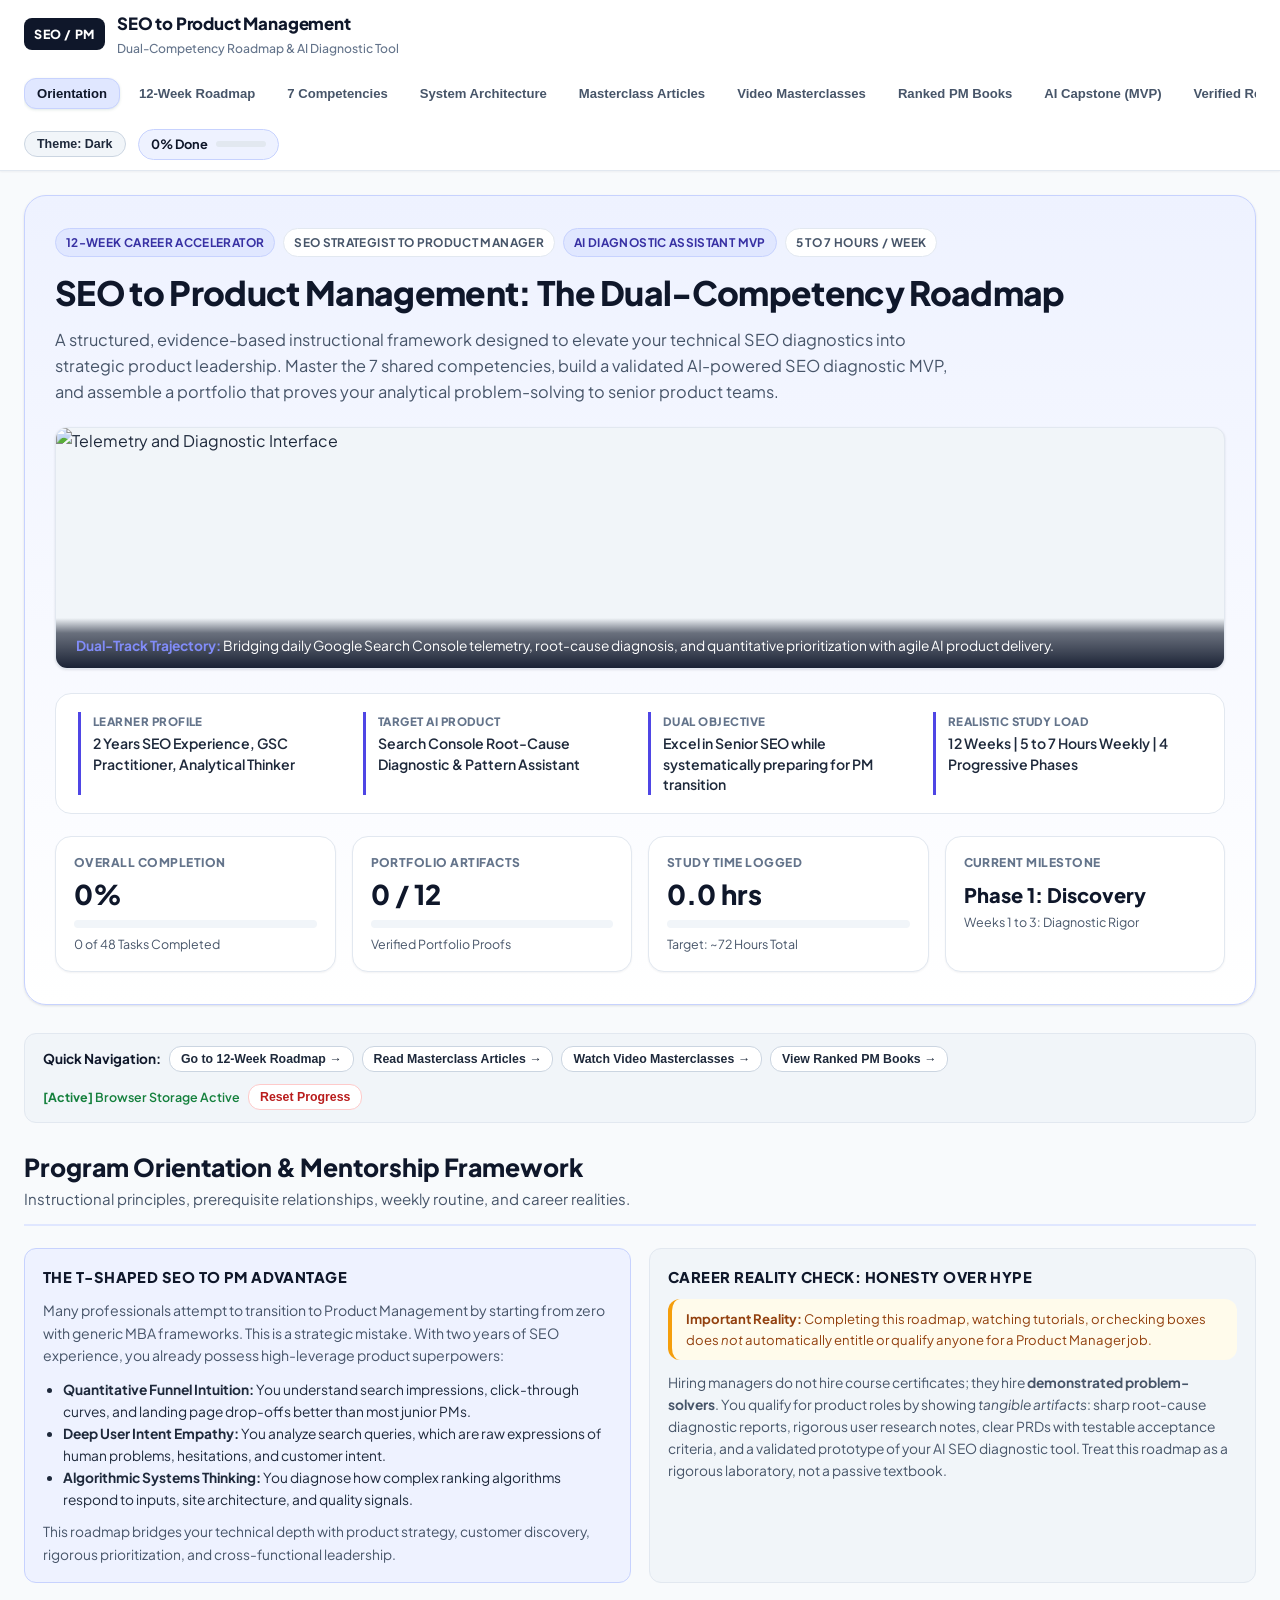
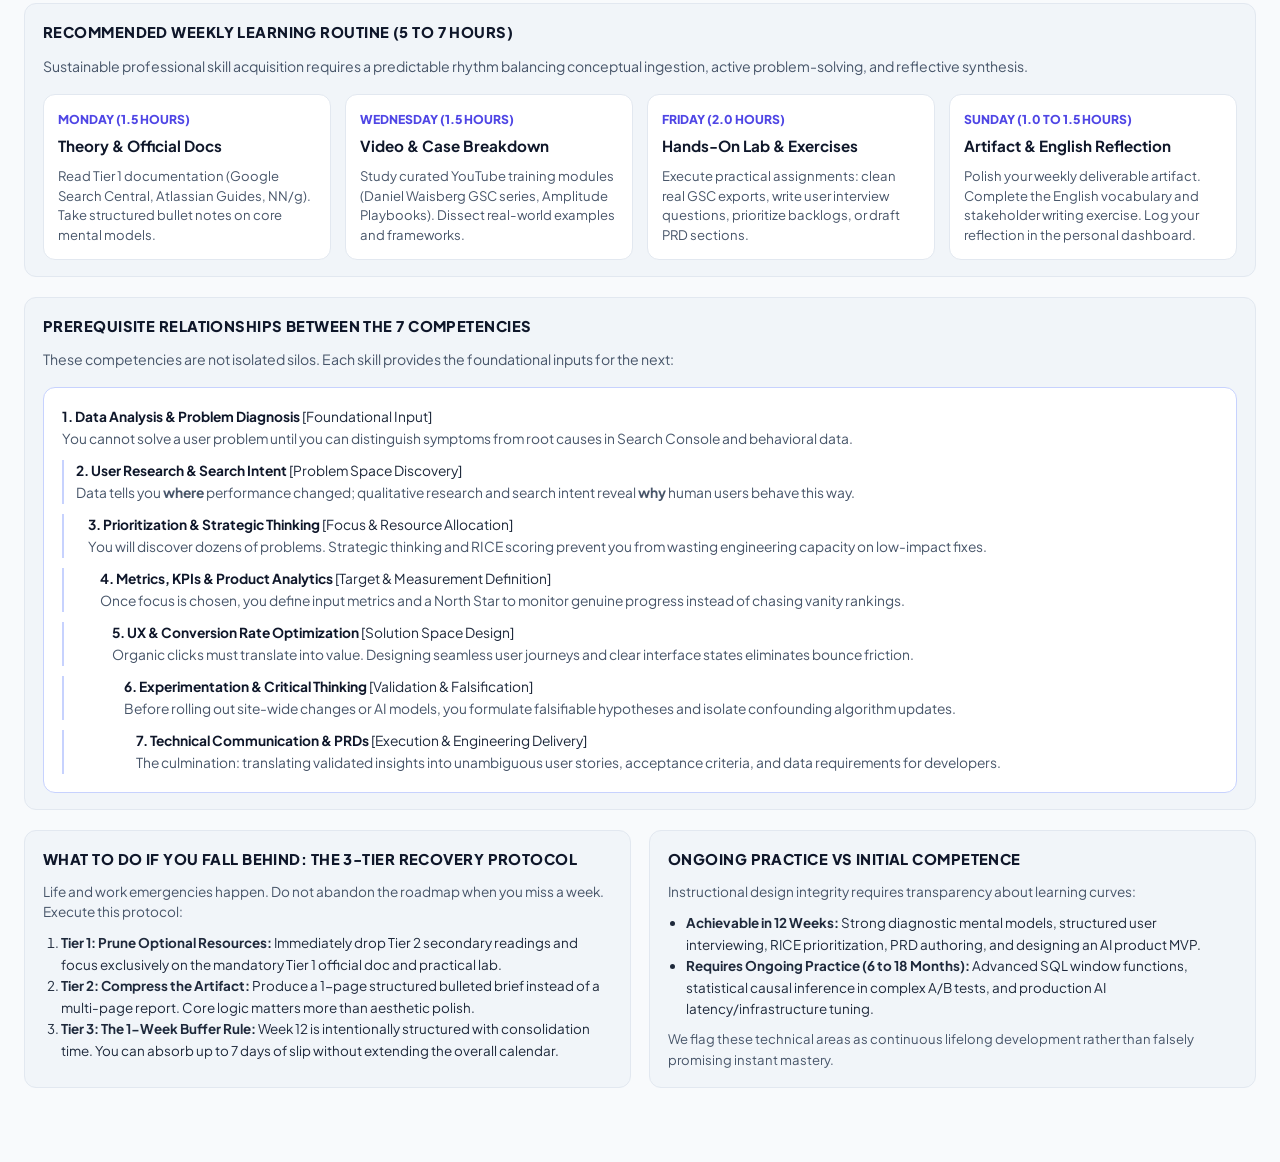
==== commit 92130013: "feat: upgrade to motivating kinetic tech palette, add dark mode toggle, and embed high-res visual ba" ====
--- a/index.html
+++ b/index.html
@@ -10,44 +10,83 @@
   <link href="https://fonts.googleapis.com/css2?family=Plus+Jakarta+Sans:wght@400;500;600;700;800&family=Inter:wght@400;500;600;700&family=JetBrains+Mono:wght@400;500;600&display=swap" rel="stylesheet">
   <style>
 :root {
-  /* Color Palette - Clean Professional White, Forest & Mint Design System */
-  --bg-body: #ffffff;
-  --bg-subtle: #f8fafc;
+  /* Color Palette - Kinetic Electric Tech & Product Intelligence */
+  --bg-body: #f8fafc;
+  --bg-subtle: #f1f5f9;
   --bg-card: #ffffff;
   
-  --primary-deep: #064e3b;      /* Deep evergreen for headings & key accents */
-  --primary: #0f5132;           /* Dark forest green */
-  --primary-medium: #15803d;    /* Balanced vibrant green */
-  --accent-emerald: #10b981;    /* Interactive emerald */
-  --accent-hover: #059669;      /* Darker emerald on hover */
+  --primary-deep: #0f172a;      /* Deep obsidian slate for authoritative typography */
+  --primary: #1e1b4b;           /* Midnight indigo */
+  --primary-medium: #4f46e5;    /* Vibrant electric indigo - high motivation & cognitive drive */
+  --accent-emerald: #10b981;    /* Verified success & data confidence */
+  --accent-hover: #4338ca;      /* Hover indigo */
+  --accent-cyan: #0284c7;       /* Dynamic cyan / data telemetry */
+  --accent-coral: #f43f5e;      /* Motivation & high urgency */
+  --accent-amber: #f59e0b;      /* Curiosity & strategic alert */
   
-  --mint-bg: #f0fdf4;           /* Subtle mint surface */
-  --mint-card: #ecfdf5;         /* Crisp mint card background */
-  --mint-border: #bbf7d0;       /* Mint border accent */
-  --mint-pill: #dcfce7;         /* Soft pill badge background */
-  --mint-text: #166534;         /* High-contrast mint text */
+  --mint-bg: #eef2ff;           /* Kinetic indigo-tinted surface */
+  --mint-card: #f8fafc;         /* Layered card background */
+  --mint-border: #c7d2fe;       /* Crisp kinetic border */
+  --mint-pill: #e0e7ff;         /* Indigo pill badge background */
+  --mint-text: #3730a3;         /* High-contrast indigo text */
   
-  --text-main: #0f172a;         /* Slate 900 for crisp body readability */
+  --text-main: #1e293b;         /* Slate 800 for high-contrast crisp readability */
   --text-muted: #475569;        /* Slate 600 for secondary descriptions */
   --text-light: #64748b;        /* Slate 500 for metadata */
   --text-on-dark: #ffffff;
   
   --border-light: #e2e8f0;      /* Standard card and container borders */
   --border-medium: #cbd5e1;
-  --border-focus: #10b981;
+  --border-focus: #6366f1;
   
-  --shadow-xs: 0 1px 2px rgba(0, 0, 0, 0.04);
-  --shadow-sm: 0 1px 3px rgba(0, 0, 0, 0.06), 0 1px 2px rgba(0, 0, 0, 0.04);
-  --shadow-md: 0 4px 6px -1px rgba(0, 0, 0, 0.07), 0 2px 4px -2px rgba(0, 0, 0, 0.04);
-  --shadow-lg: 0 10px 15px -3px rgba(0, 0, 0, 0.08), 0 4px 6px -4px rgba(0, 0, 0, 0.04);
+  --shadow-xs: 0 1px 2px rgba(15, 23, 42, 0.05);
+  --shadow-sm: 0 1px 3px rgba(15, 23, 42, 0.08), 0 1px 2px rgba(15, 23, 42, 0.04);
+  --shadow-md: 0 4px 6px -1px rgba(15, 23, 42, 0.08), 0 2px 4px -2px rgba(15, 23, 42, 0.04);
+  --shadow-lg: 0 10px 15px -3px rgba(15, 23, 42, 0.1), 0 4px 6px -4px rgba(15, 23, 42, 0.05);
   
-  --radius-sm: 6px;
-  --radius-md: 10px;
-  --radius-lg: 14px;
-  --radius-xl: 18px;
+  --radius-sm: 8px;
+  --radius-md: 12px;
+  --radius-lg: 16px;
+  --radius-xl: 22px;
   
   --font-main: "Plus Jakarta Sans", "Inter", -apple-system, BlinkMacSystemFont, "Segoe UI", Roboto, sans-serif;
   --font-mono: "JetBrains Mono", "SFMono-Regular", Consolas, "Liberation Mono", Menlo, Courier, monospace;
+}
+
+/* Dark Mode: Deep Space Obsidian & Cyber AI Architecture */
+[data-theme="dark"] {
+  --bg-body: #07090e;
+  --bg-subtle: #0f172a;
+  --bg-card: #111827;
+  
+  --primary-deep: #f8fafc;
+  --primary: #818cf8;
+  --primary-medium: #818cf8;
+  --accent-emerald: #34d399;
+  --accent-hover: #a5b4fc;
+  --accent-cyan: #38bdf8;
+  --accent-coral: #fb7185;
+  --accent-amber: #fbbf24;
+  
+  --mint-bg: #1e1b4b;
+  --mint-card: #171f38;
+  --mint-border: #3730a3;
+  --mint-pill: #312e81;
+  --mint-text: #c7d2fe;
+  
+  --text-main: #e2e8f0;
+  --text-muted: #94a3b8;
+  --text-light: #64748b;
+  --text-on-dark: #ffffff;
+  
+  --border-light: #1f2937;
+  --border-medium: #374151;
+  --border-focus: #818cf8;
+  
+  --shadow-xs: 0 1px 2px rgba(0, 0, 0, 0.4);
+  --shadow-sm: 0 2px 4px rgba(0, 0, 0, 0.4);
+  --shadow-md: 0 6px 12px -2px rgba(0, 0, 0, 0.5);
+  --shadow-lg: 0 14px 24px -4px rgba(0, 0, 0, 0.6);
 }
 
 /* Base & Global Styles */
@@ -95,12 +134,13 @@
 .sticky-header {
   position: sticky;
   top: 0;
-  background-color: rgba(255, 255, 255, 0.98);
-  backdrop-filter: blur(8px);
+  background-color: var(--bg-card);
+  backdrop-filter: blur(12px);
   border-bottom: 1px solid var(--border-light);
   z-index: 1000;
   padding: 10px 0;
   box-shadow: var(--shadow-xs);
+  transition: background-color 0.25s ease, border-color 0.25s ease;
 }
 
 .nav-inner {
@@ -220,14 +260,169 @@
   transition: width 0.3s ease;
 }
 
+/* Theme Toggle Button */
+.theme-toggle-btn {
+  background: var(--bg-subtle);
+  border: 1px solid var(--border-medium);
+  color: var(--text-main);
+  padding: 5px 12px;
+  border-radius: 20px;
+  font-size: 0.78rem;
+  font-weight: 700;
+  cursor: pointer;
+  transition: all 0.2s ease;
+  white-space: nowrap;
+}
+
+.theme-toggle-btn:hover {
+  border-color: var(--primary-medium);
+  color: var(--primary-medium);
+  transform: translateY(-1px);
+}
+
 /* Hero Section */
 .hero-card {
-  background: linear-gradient(180deg, #f0fdf4 0%, #ffffff 100%);
+  background: linear-gradient(180deg, var(--mint-bg) 0%, var(--bg-card) 100%);
   border: 1px solid var(--mint-border);
   border-radius: var(--radius-xl);
   padding: 32px 30px;
   margin: 24px 0 28px 0;
   box-shadow: var(--shadow-sm);
+}
+
+/* High-Impact Visual Banner Cards */
+.hero-visual-card {
+  margin: 20px 0 24px 0;
+  border-radius: var(--radius-md);
+  overflow: hidden;
+  border: 1px solid var(--border-light);
+  box-shadow: var(--shadow-sm);
+  position: relative;
+  background: var(--bg-subtle);
+}
+
+.hero-banner-image {
+  width: 100%;
+  height: 240px;
+  object-fit: cover;
+  display: block;
+  transition: transform 0.4s ease;
+}
+
+.hero-visual-card:hover .hero-banner-image {
+  transform: scale(1.02);
+}
+
+.hero-visual-caption {
+  position: absolute;
+  bottom: 0;
+  left: 0;
+  right: 0;
+  background: linear-gradient(to top, rgba(15, 23, 42, 0.95) 0%, rgba(15, 23, 42, 0.6) 70%, transparent 100%);
+  color: #ffffff;
+  padding: 18px 20px 12px 20px;
+  font-size: 0.86rem;
+  line-height: 1.5;
+}
+
+.hero-visual-caption strong {
+  color: #818cf8;
+}
+
+.comp-banner-wrapper {
+  margin: -16px -16px 18px -16px;
+  position: relative;
+  height: 170px;
+  overflow: hidden;
+  border-bottom: 1px solid var(--border-light);
+  border-top-left-radius: var(--radius-md);
+  border-top-right-radius: var(--radius-md);
+  background: var(--bg-subtle);
+}
+
+.comp-banner-img {
+  width: 100%;
+  height: 100%;
+  object-fit: cover;
+  display: block;
+  transition: transform 0.4s ease;
+}
+
+.comp-banner-wrapper:hover .comp-banner-img {
+  transform: scale(1.03);
+}
+
+.comp-banner-overlay {
+  position: absolute;
+  inset: 0;
+  background: linear-gradient(135deg, rgba(15, 23, 42, 0.88) 0%, rgba(30, 27, 75, 0.55) 100%);
+  display: flex;
+  flex-direction: column;
+  justify-content: flex-end;
+  padding: 16px 20px;
+}
+
+.comp-banner-tag {
+  font-size: 0.72rem;
+  text-transform: uppercase;
+  font-weight: 800;
+  letter-spacing: 0.05em;
+  color: #38bdf8;
+  margin-bottom: 2px;
+}
+
+.comp-banner-heading {
+  font-size: 1.2rem;
+  font-weight: 700;
+  color: #ffffff;
+  line-height: 1.3;
+}
+
+.capstone-banner-wrapper {
+  margin: 18px 0 24px 0;
+  border-radius: var(--radius-lg);
+  overflow: hidden;
+  border: 1px solid var(--border-light);
+  position: relative;
+  height: 240px;
+  box-shadow: var(--shadow-sm);
+  background: var(--bg-subtle);
+}
+
+.capstone-banner-img {
+  width: 100%;
+  height: 100%;
+  object-fit: cover;
+  display: block;
+  transition: transform 0.4s ease;
+}
+
+.capstone-banner-wrapper:hover .capstone-banner-img {
+  transform: scale(1.02);
+}
+
+.capstone-banner-overlay {
+  position: absolute;
+  inset: 0;
+  background: linear-gradient(to top, rgba(15, 23, 42, 0.95) 0%, rgba(15, 23, 42, 0.5) 60%, transparent 100%);
+  padding: 22px 24px;
+  display: flex;
+  flex-direction: column;
+  justify-content: flex-end;
+  color: #ffffff;
+}
+
+.capstone-banner-overlay h3 {
+  color: #ffffff;
+  font-size: 1.35rem;
+  margin-bottom: 4px;
+}
+
+.capstone-banner-overlay p {
+  color: #cbd5e1;
+  font-size: 0.88rem;
+  line-height: 1.5;
+  margin: 0;
 }
 
 .badge-row {
@@ -255,7 +450,7 @@
 }
 
 .badge-outline {
-  background: #ffffff;
+  background: var(--bg-card);
   color: var(--text-muted);
   border: 1px solid var(--border-light);
 }
@@ -278,7 +473,7 @@
 
 /* Profile Alignment Box */
 .profile-box {
-  background: #ffffff;
+  background: var(--bg-card);
   border: 1px solid var(--border-light);
   border-radius: var(--radius-lg);
   padding: 18px 22px;
@@ -318,7 +513,7 @@
 }
 
 .metric-card {
-  background: #ffffff;
+  background: var(--bg-card);
   border: 1px solid var(--border-light);
   border-radius: var(--radius-lg);
   padding: 16px 18px;
@@ -421,7 +616,7 @@
 }
 
 .btn-outline {
-  background-color: #ffffff;
+  background-color: var(--bg-card);
   border-color: var(--border-medium);
   color: var(--text-main);
 }
@@ -434,7 +629,7 @@
 }
 
 .btn-danger-outline {
-  background-color: #ffffff;
+  background-color: var(--bg-card);
   border-color: #fecaca;
   color: #b91c1c;
 }
@@ -510,7 +705,7 @@
   border: 1px solid var(--border-light);
   border-radius: var(--radius-lg);
   margin-bottom: 16px;
-  background: #ffffff;
+  background: var(--bg-card);
   box-shadow: var(--shadow-xs);
   overflow: hidden;
   transition: border-color 0.15s ease;
@@ -522,7 +717,7 @@
 
 .accordion-header {
   padding: 16px 20px;
-  background: #ffffff;
+  background: var(--bg-card);
   cursor: pointer;
   display: flex;
   justify-content: space-between;
@@ -590,7 +785,7 @@
 .accordion-body {
   padding: 22px;
   display: none;
-  background: #ffffff;
+  background: var(--bg-card);
 }
 
 .accordion-body.open {
@@ -674,7 +869,7 @@
   align-items: center;
   justify-content: center;
   transition: all 0.15s ease;
-  background-color: #ffffff;
+  background-color: var(--bg-card);
 }
 
 .check-item input[type="checkbox"]:checked {
@@ -683,7 +878,7 @@
 }
 
 .check-item input[type="checkbox"]:checked::after {
-  content: 'âœ“';
+  content: 'Ã¢Å“â€œ';
   color: #ffffff;
   font-size: 12px;
   font-weight: 800;
@@ -725,7 +920,7 @@
 }
 
 .video-card {
-  background: #ffffff;
+  background: var(--bg-card);
   border: 1px solid var(--border-light);
   border-radius: var(--radius-lg);
   overflow: hidden;
@@ -831,7 +1026,7 @@
   font-size: 0.88rem;
   border: 1px solid var(--border-medium);
   border-radius: var(--radius-md);
-  background-color: #ffffff;
+  background-color: var(--bg-card);
   color: var(--text-main);
   outline: none;
   transition: border-color 0.15s ease, box-shadow 0.15s ease;
@@ -855,7 +1050,7 @@
 }
 
 .res-card {
-  background: #ffffff;
+  background: var(--bg-card);
   border: 1px solid var(--border-light);
   border-radius: var(--radius-lg);
   padding: 18px 20px;
@@ -996,7 +1191,7 @@
 }
 
 .artifact-card {
-  background: #ffffff;
+  background: var(--bg-card);
   border: 1px solid var(--border-light);
   border-radius: var(--radius-lg);
   padding: 20px;
@@ -1057,7 +1252,7 @@
 
 /* Vocabulary & Templates */
 .vocab-card {
-  background: #ffffff;
+  background: var(--bg-card);
   border: 1px solid var(--border-light);
   border-radius: var(--radius-md);
   padding: 16px 18px;
@@ -1118,7 +1313,7 @@
 }
 
 .template-card {
-  background: #ffffff;
+  background: var(--bg-card);
   border: 1px solid var(--border-light);
   border-radius: var(--radius-lg);
   padding: 20px 22px;
@@ -1237,7 +1432,7 @@
 }
 
 .modal-box {
-  background: #ffffff;
+  background: var(--bg-card);
   border-radius: var(--radius-xl);
   padding: 26px;
   max-width: 480px;
@@ -1274,7 +1469,7 @@
 }
 
 .article-card {
-  background: #ffffff;
+  background: var(--bg-card);
   border: 1px solid var(--border-light);
   border-radius: var(--radius-lg);
   padding: 28px;
@@ -1356,7 +1551,7 @@
 }
 
 .book-card {
-  background: #ffffff;
+  background: var(--bg-card);
   border: 1px solid var(--border-light);
   border-radius: var(--radius-lg);
   padding: 24px;
@@ -1462,7 +1657,7 @@
 .arch-column {
   flex: 1;
   min-width: 320px;
-  background: #ffffff;
+  background: var(--bg-card);
   border: 1px solid var(--border-light);
   border-radius: var(--radius-md);
   padding: 18px;
@@ -1605,7 +1800,7 @@
 }
 
 .arch-bridge-badge {
-  background: #ffffff;
+  background: var(--bg-card);
   border: 1px solid var(--border-medium);
   border-radius: 9999px;
   padding: 6px 12px;
@@ -1618,7 +1813,7 @@
 }
 
 .arch-drawer {
-  background: #ffffff;
+  background: var(--bg-card);
   border: 2px solid var(--accent-emerald);
   border-radius: var(--radius-md);
   padding: 20px;
@@ -1638,7 +1833,7 @@
 }
 
 .curve-btn {
-  background: #ffffff;
+  background: var(--bg-card);
   border: 1px solid var(--border-light);
   border-radius: var(--radius-md);
   padding: 8px 14px;
@@ -1678,7 +1873,7 @@
 }
 
 .curve-svg-wrapper {
-  background: #ffffff;
+  background: var(--bg-card);
   border: 1px solid var(--border-light);
   border-radius: var(--radius-md);
   padding: 12px;
@@ -1692,7 +1887,7 @@
 }
 
 .curve-details-card {
-  background: #ffffff;
+  background: var(--bg-card);
   border: 1px solid var(--border-light);
   border-radius: var(--radius-md);
   padding: 18px;
@@ -1768,7 +1963,7 @@
   display: flex;
   justify-content: space-between;
   align-items: center;
-  background: #ffffff;
+  background: var(--bg-card);
   border: 2px solid var(--mint-border);
   border-radius: var(--radius-md);
   padding: 14px 18px;
@@ -1791,7 +1986,7 @@
   grid-template-rows: 1fr 1fr;
   gap: 8px;
   height: 280px;
-  background: #ffffff;
+  background: var(--bg-card);
   border: 2px solid var(--border-medium);
   border-radius: var(--radius-md);
   padding: 8px;
@@ -1881,7 +2076,7 @@
 
 .tree-step-box {
   width: 100%;
-  background: #ffffff;
+  background: var(--bg-card);
   border: 1px solid var(--border-light);
   border-radius: var(--radius-md);
   padding: 18px 20px;
@@ -1935,7 +2130,7 @@
 }
 
 .tree-btn:hover {
-  background: #ffffff;
+  background: var(--bg-card);
   border-color: var(--primary-medium);
 }
 
@@ -2016,6 +2211,7 @@
     </nav>
     
     <div class="nav-metrics">
+      <button id="theme-toggle-btn" class="theme-toggle-btn" onclick="toggleTheme()" title="Switch Theme (Light / Dark)">Theme: Dark</button>
       <div class="mini-progress-pill">
         <span id="nav-progress-text">0% Done</span>
         <div class="mini-bar">
@@ -2044,6 +2240,14 @@
       <p class="hero-desc">
         A structured, evidence-based instructional framework designed to elevate your technical SEO diagnostics into strategic product leadership. Master the 7 shared competencies, build a validated AI-powered SEO diagnostic MVP, and assemble a portfolio that proves your analytical problem-solving to senior product teams.
       </p>
+
+      <!-- Visual Showcase Banner -->
+      <div class="hero-visual-card">
+        <img src="https://images.pexels.com/photos/590022/pexels-photo-590022.jpeg?auto=compress&cs=tinysrgb&w=1200" alt="Telemetry and Diagnostic Interface" class="hero-banner-image" loading="lazy">
+        <div class="hero-visual-caption">
+          <strong>Dual-Track Trajectory:</strong> Bridging daily Google Search Console telemetry, root-cause diagnosis, and quantitative prioritization with agile AI product delivery.
+        </div>
+      </div>
       
       <!-- Profile Alignment Box -->
       <div class="profile-box">
@@ -3475,6 +3679,14 @@
       </div>
     </div>
     <div class="accordion-body">
+      <!-- Visual Competency Header Banner -->
+      <div class="comp-banner-wrapper">
+        <img src="https://images.pexels.com/photos/590022/pexels-photo-590022.jpeg?auto=compress&cs=tinysrgb&w=800" alt="Data Analysis and Problem Diagnosis" class="comp-banner-img" loading="lazy">
+        <div class="comp-banner-overlay">
+          <span class="comp-banner-tag">Competency 1 &bull; Diagnostic Telemetry</span>
+          <h3 class="comp-banner-heading">Data Analysis, Root Cause Diagnosis &amp; Anomaly Detection</h3>
+        </div>
+      </div>
       <div class="grid-2col">
         <div class="sub-card">
           <div class="sub-card-title">What It Means &amp; Why It Matters in SEO</div>
@@ -3584,6 +3796,14 @@
       </div>
     </div>
     <div class="accordion-body">
+      <!-- Visual Competency Header Banner -->
+      <div class="comp-banner-wrapper">
+        <img src="https://images.pexels.com/photos/3182812/pexels-photo-3182812.jpeg?auto=compress&cs=tinysrgb&w=800" alt="User Research and Search Intent" class="comp-banner-img" loading="lazy">
+        <div class="comp-banner-overlay">
+          <span class="comp-banner-tag">Competency 2 &bull; Discovery &amp; Empathy</span>
+          <h3 class="comp-banner-heading">User Research, Search Intent Modeling &amp; Jobs-to-be-Done</h3>
+        </div>
+      </div>
       <div class="grid-2col">
         <div class="sub-card">
           <div class="sub-card-title">What It Means &amp; Why It Matters in SEO</div>
@@ -3684,6 +3904,14 @@
       </div>
     </div>
     <div class="accordion-body">
+      <!-- Visual Competency Header Banner -->
+      <div class="comp-banner-wrapper">
+        <img src="https://images.pexels.com/photos/3183150/pexels-photo-3183150.jpeg?auto=compress&cs=tinysrgb&w=800" alt="Prioritization and Strategic Thinking" class="comp-banner-img" loading="lazy">
+        <div class="comp-banner-overlay">
+          <span class="comp-banner-tag">Competency 3 &bull; Strategic Leverage</span>
+          <h3 class="comp-banner-heading">Prioritization, RICE Scoring &amp; Strategic Roadmap Alignment</h3>
+        </div>
+      </div>
       <div class="grid-2col">
         <div class="sub-card">
           <div class="sub-card-title">What It Means &amp; Why It Matters in SEO</div>
@@ -3786,6 +4014,14 @@
       </div>
     </div>
     <div class="accordion-body">
+      <!-- Visual Competency Header Banner -->
+      <div class="comp-banner-wrapper">
+        <img src="https://images.pexels.com/photos/669615/pexels-photo-669615.jpeg?auto=compress&cs=tinysrgb&w=800" alt="Metrics, KPIs and Product Analytics" class="comp-banner-img" loading="lazy">
+        <div class="comp-banner-overlay">
+          <span class="comp-banner-tag">Competency 4 &bull; Product Telemetry</span>
+          <h3 class="comp-banner-heading">Metrics, KPI Trees, North Star &amp; Behavioral Retention</h3>
+        </div>
+      </div>
       <div class="grid-2col">
         <div class="sub-card">
           <div class="sub-card-title">What It Means &amp; Why It Matters in SEO</div>
@@ -3889,6 +4125,14 @@
       </div>
     </div>
     <div class="accordion-body">
+      <!-- Visual Competency Header Banner -->
+      <div class="comp-banner-wrapper">
+        <img src="https://images.pexels.com/photos/196644/pexels-photo-196644.jpeg?auto=compress&cs=tinysrgb&w=800" alt="UX and CRO" class="comp-banner-img" loading="lazy">
+        <div class="comp-banner-overlay">
+          <span class="comp-banner-tag">Competency 5 &bull; Interaction Design</span>
+          <h3 class="comp-banner-heading">User Experience (UX), Usability Heuristics &amp; CRO</h3>
+        </div>
+      </div>
       <div class="grid-2col">
         <div class="sub-card">
           <div class="sub-card-title">What It Means &amp; Why It Matters in SEO</div>
@@ -3993,6 +4237,14 @@
       </div>
     </div>
     <div class="accordion-body">
+      <!-- Visual Competency Header Banner -->
+      <div class="comp-banner-wrapper">
+        <img src="https://images.pexels.com/photos/3825586/pexels-photo-3825586.jpeg?auto=compress&cs=tinysrgb&w=800" alt="Experimentation and Critical Thinking" class="comp-banner-img" loading="lazy">
+        <div class="comp-banner-overlay">
+          <span class="comp-banner-tag">Competency 6 &bull; Empirical Validation</span>
+          <h3 class="comp-banner-heading">Experimentation, Hypothesis Testing &amp; Causal Attribution</h3>
+        </div>
+      </div>
       <div class="grid-2col">
         <div class="sub-card">
           <div class="sub-card-title">What It Means &amp; Why It Matters in SEO</div>
@@ -4095,6 +4347,14 @@
       </div>
     </div>
     <div class="accordion-body">
+      <!-- Visual Competency Header Banner -->
+      <div class="comp-banner-wrapper">
+        <img src="https://images.pexels.com/photos/3182773/pexels-photo-3182773.jpeg?auto=compress&cs=tinysrgb&w=800" alt="Technical Communication and Collaboration" class="comp-banner-img" loading="lazy">
+        <div class="comp-banner-overlay">
+          <span class="comp-banner-tag">Competency 7 &bull; Cross-Functional Alignment</span>
+          <h3 class="comp-banner-heading">Technical Communication, Agile User Stories &amp; PRDs</h3>
+        </div>
+      </div>
       <div class="grid-2col">
         <div class="sub-card">
           <div class="sub-card-title">What It Means &amp; Why It Matters in SEO</div>
@@ -5510,6 +5770,16 @@
     </p>
   </div>
 
+  <!-- Visual Capstone Showcase Banner -->
+  <div class="capstone-banner-wrapper">
+    <img src="https://images.pexels.com/photos/8386440/pexels-photo-8386440.jpeg?auto=compress&cs=tinysrgb&w=1200" alt="AI Neural Diagnostic Engine" class="capstone-banner-img" loading="lazy">
+    <div class="capstone-banner-overlay">
+      <span class="comp-banner-tag">AI Product Engineering &bull; 12 Milestones</span>
+      <h3>The AI SEO Diagnostic Assistant Blueprint</h3>
+      <p>Bridging raw Google Search Console APIs, unsupervised clustering, root-cause heuristics, and LLM-grounded remediation PRDs.</p>
+    </div>
+  </div>
+
   <!-- Functional Prototype vs Production Product Callout -->
   <div class="sub-card sub-card-mint" style="margin-bottom: 24px;">
     <div class="sub-card-title">
@@ -6888,9 +7158,40 @@
 const TOTAL_ARTIFACTS = 12;
 
 // ==========================================
+// Theme Management (Light / Dark Mode)
+// ==========================================
+function initTheme() {
+  const savedTheme = safeGetItem('theme');
+  const prefersDark = window.matchMedia && window.matchMedia('(prefers-color-scheme: dark)').matches;
+  const initialTheme = savedTheme ? savedTheme : (prefersDark ? 'dark' : 'light');
+  applyTheme(initialTheme);
+}
+
+function applyTheme(theme) {
+  const btn = document.getElementById('theme-toggle-btn');
+  if (theme === 'dark') {
+    document.documentElement.setAttribute('data-theme', 'dark');
+    if (btn) btn.textContent = 'Theme: Light';
+  } else {
+    document.documentElement.removeAttribute('data-theme');
+    if (btn) btn.textContent = 'Theme: Dark';
+  }
+}
+
+function toggleTheme() {
+  const current = document.documentElement.getAttribute('data-theme');
+  const nextTheme = current === 'dark' ? 'light' : 'dark';
+  applyTheme(nextTheme);
+  safeSetItem('theme', nextTheme);
+}
+
+window.toggleTheme = toggleTheme;
+
+// ==========================================
 // Initialization on DOM Ready
 // ==========================================
 document.addEventListener('DOMContentLoaded', () => {
+  initTheme();
   initStorageIndicator();
   initTabs();
   initAccordions();
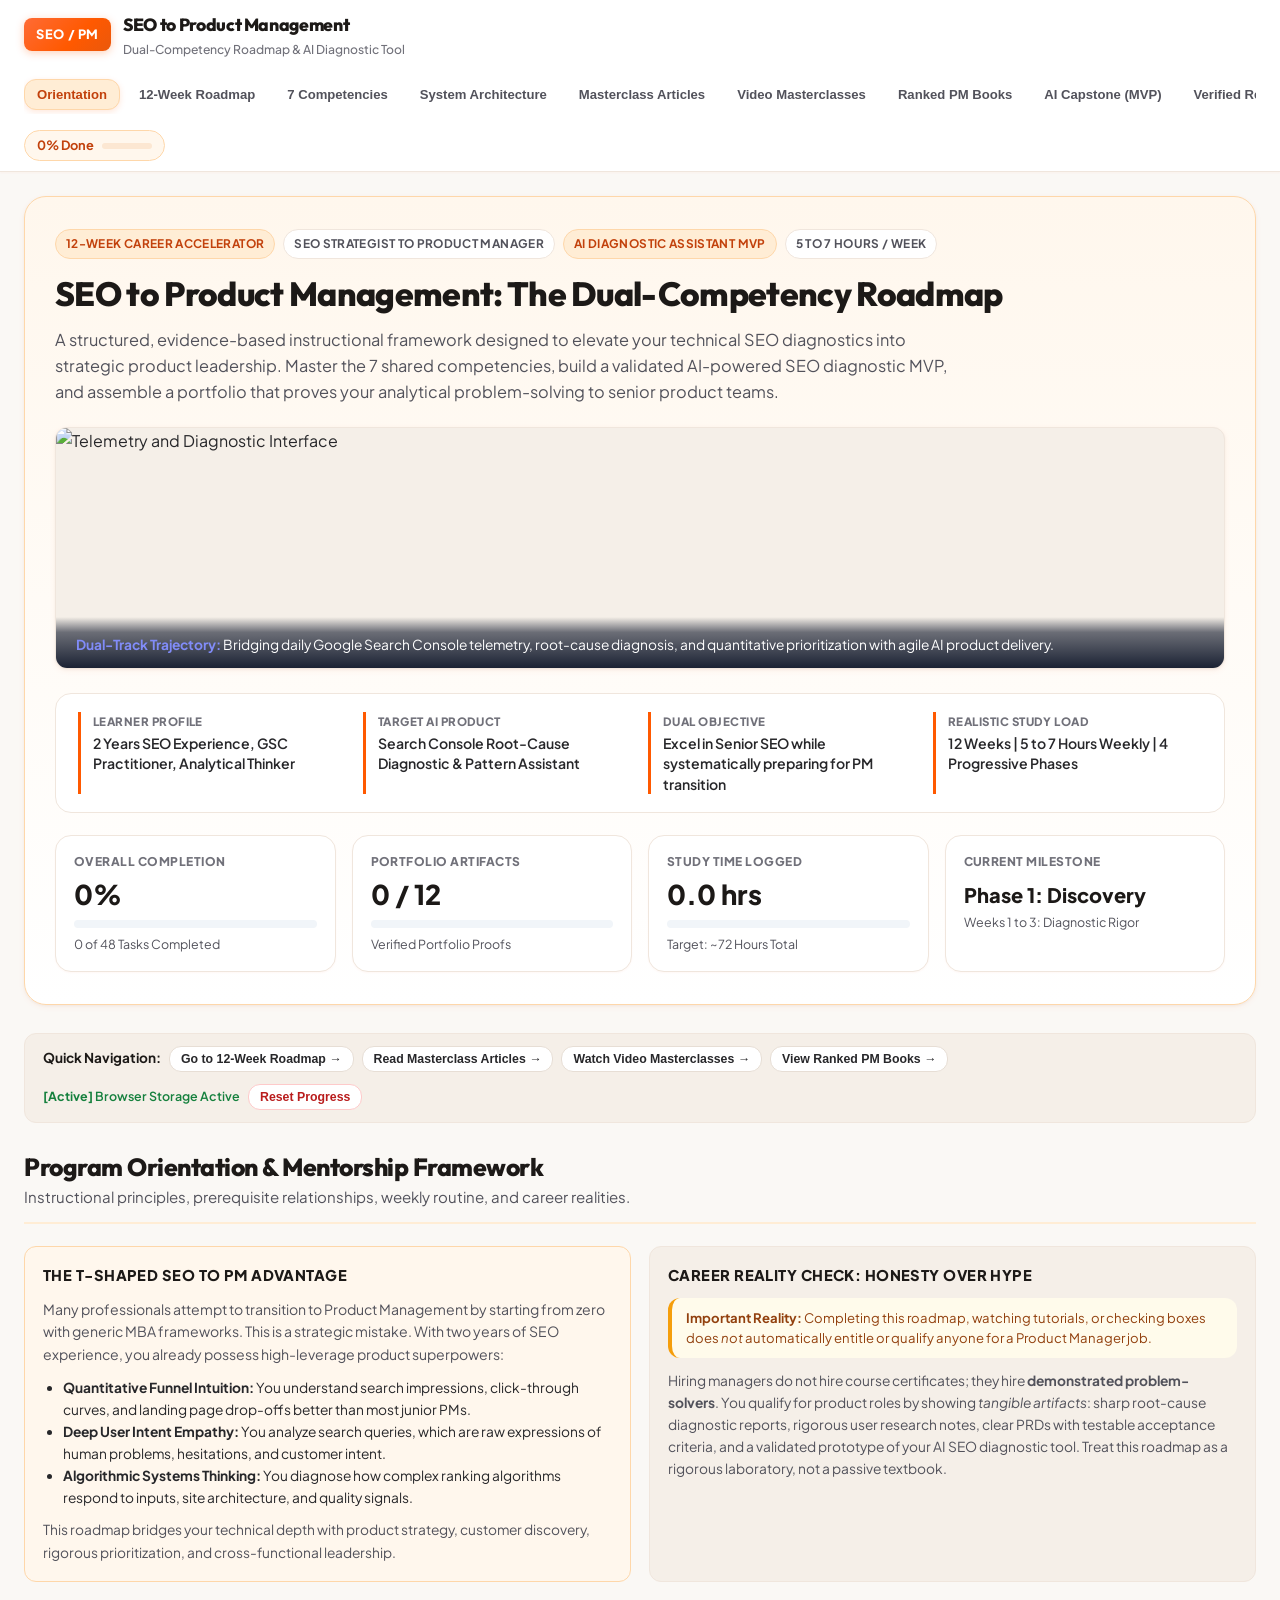
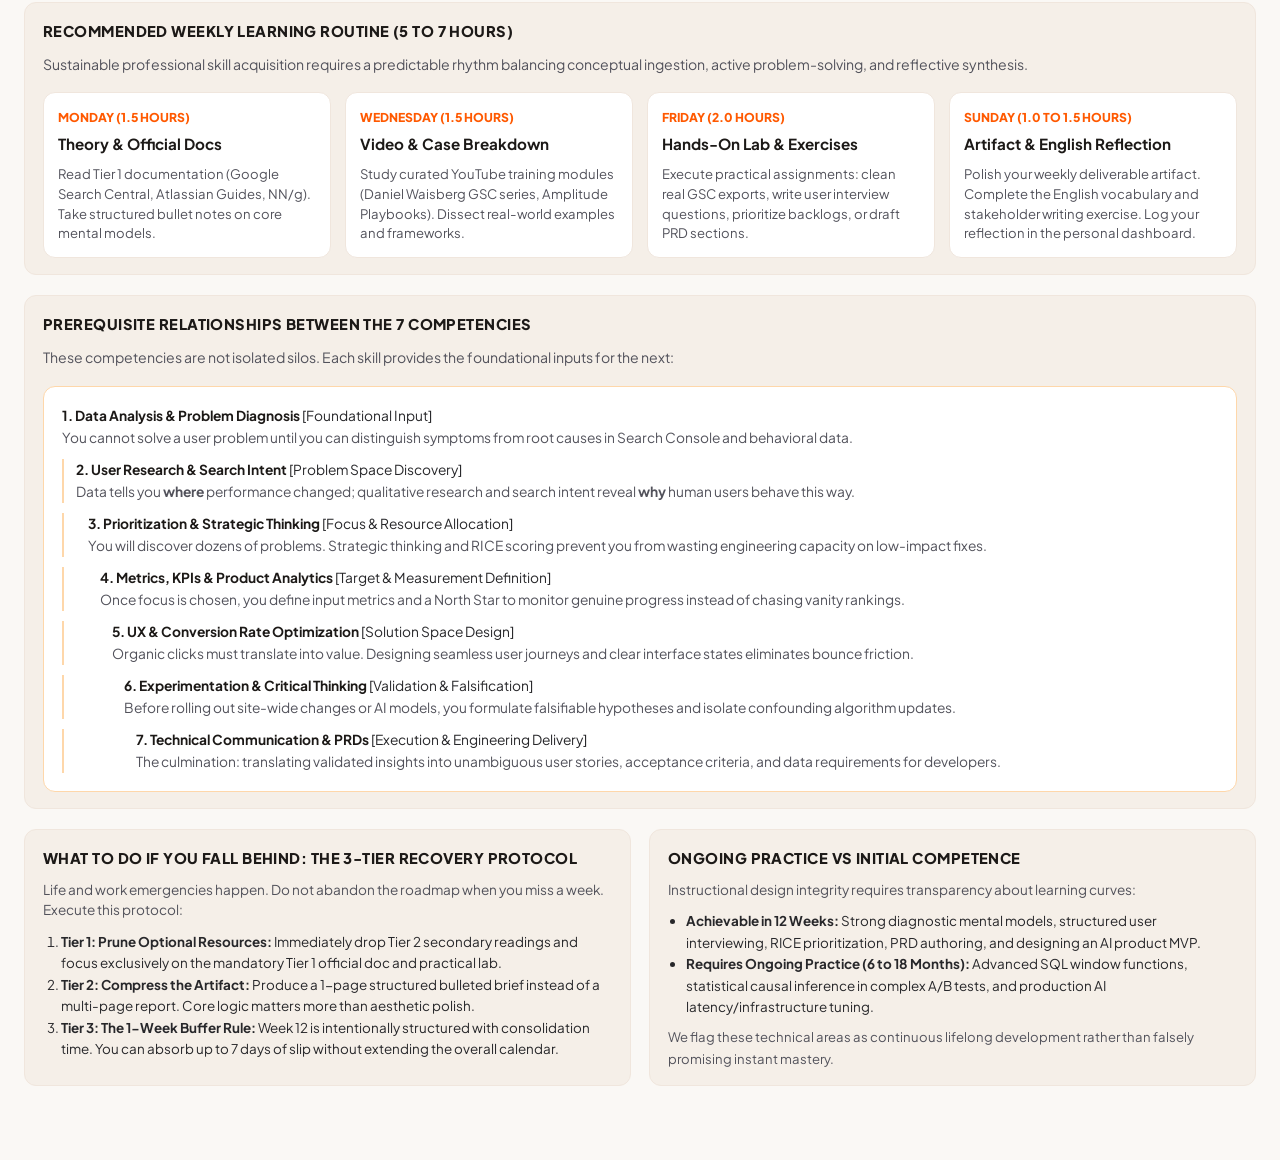
==== commit 3047cd2f: "feat: apply Ubersuggest signature vibrant orange and crisp white palette, Outfit typography, and bri" ====
--- a/index.html
+++ b/index.html
@@ -7,86 +7,55 @@
   <meta name="description" content="A comprehensive, interactive 12-week roadmap for SEO professionals transitioning into Product Management. Master 7 core competencies, explore interactive system architectures, study masterclass articles, read ranked PM books, and build an AI-powered SEO diagnostic assistant.">
   <link rel="preconnect" href="https://fonts.googleapis.com">
   <link rel="preconnect" href="https://fonts.gstatic.com" crossorigin>
-  <link href="https://fonts.googleapis.com/css2?family=Plus+Jakarta+Sans:wght@400;500;600;700;800&family=Inter:wght@400;500;600;700&family=JetBrains+Mono:wght@400;500;600&display=swap" rel="stylesheet">
+  <link href="https://fonts.googleapis.com/css2?family=Outfit:wght@400;500;600;700;800;900&family=Plus+Jakarta+Sans:wght@400;500;600;700;800&family=Inter:wght@400;500;600;700&family=JetBrains+Mono:wght@400;500;600&display=swap" rel="stylesheet">
   <style>
 :root {
-  /* Color Palette - Kinetic Electric Tech & Product Intelligence */
-  --bg-body: #f8fafc;
-  --bg-subtle: #f1f5f9;
-  --bg-card: #ffffff;
+  /* Color Palette - Ubersuggest Signature Orange & Crisp White System */
+  --bg-body: #faf8f5;           /* Clean, sunny, warm white paper canvas */
+  --bg-subtle: #f5efe8;         /* Subtle warm stone for contrast areas */
+  --bg-card: #ffffff;           /* Crisp, pure white card background */
   
-  --primary-deep: #0f172a;      /* Deep obsidian slate for authoritative typography */
-  --primary: #1e1b4b;           /* Midnight indigo */
-  --primary-medium: #4f46e5;    /* Vibrant electric indigo - high motivation & cognitive drive */
-  --accent-emerald: #10b981;    /* Verified success & data confidence */
-  --accent-hover: #4338ca;      /* Hover indigo */
-  --accent-cyan: #0284c7;       /* Dynamic cyan / data telemetry */
-  --accent-coral: #f43f5e;      /* Motivation & high urgency */
-  --accent-amber: #f59e0b;      /* Curiosity & strategic alert */
+  --primary-deep: #1c1917;      /* Stone 900 - Deep charcoal black for sharp typographic authority */
+  --primary: #ff5900;           /* Signature Ubersuggest Vibrant Orange */
+  --primary-medium: #ff5900;    /* High-energy motivating orange */
+  --primary-gradient: linear-gradient(135deg, #ff6b35 0%, #ff5900 60%, #ea580c 100%);
   
-  --mint-bg: #eef2ff;           /* Kinetic indigo-tinted surface */
-  --mint-card: #f8fafc;         /* Layered card background */
-  --mint-border: #c7d2fe;       /* Crisp kinetic border */
-  --mint-pill: #e0e7ff;         /* Indigo pill badge background */
-  --mint-text: #3730a3;         /* High-contrast indigo text */
+  --accent-orange: #ff5900;     /* Pure energetic orange */
+  --accent-hover: #e04f00;      /* Deep hover orange */
+  --accent-emerald: #10b981;    /* Fresh emerald green for verified items & progress */
+  --accent-cyan: #0284c7;       /* Data cyan */
+  --accent-coral: #ef4444;      /* High severity drop alert */
+  --accent-amber: #f59e0b;      /* Strategic notice */
   
-  --text-main: #1e293b;         /* Slate 800 for high-contrast crisp readability */
-  --text-muted: #475569;        /* Slate 600 for secondary descriptions */
-  --text-light: #64748b;        /* Slate 500 for metadata */
+  --mint-bg: #fff7ed;           /* Orange 50 - fresh, warm surface for calls to action & highlights */
+  --mint-card: #ffffff;         /* Clean white card surface */
+  --mint-border: #fed7aa;       /* Orange 200 - crisp, elegant warm border */
+  --mint-pill: #ffedd5;         /* Orange 100 - signature warm pill badge */
+  --mint-text: #c2410c;         /* Orange 700 - AAA accessible, punchy, confident text */
+  
+  --text-main: #27272a;         /* Zinc 800 for high-contrast crisp readability */
+  --text-muted: #52525b;        /* Zinc 600 for secondary descriptions */
+  --text-light: #71717a;        /* Zinc 500 for metadata & timestamps */
   --text-on-dark: #ffffff;
   
-  --border-light: #e2e8f0;      /* Standard card and container borders */
-  --border-medium: #cbd5e1;
-  --border-focus: #6366f1;
+  --border-light: #f0e6dd;      /* Warm card and container borders */
+  --border-medium: #e7ded5;
+  --border-focus: #ff5900;      /* Ubersuggest orange focus ring */
   
-  --shadow-xs: 0 1px 2px rgba(15, 23, 42, 0.05);
-  --shadow-sm: 0 1px 3px rgba(15, 23, 42, 0.08), 0 1px 2px rgba(15, 23, 42, 0.04);
-  --shadow-md: 0 4px 6px -1px rgba(15, 23, 42, 0.08), 0 2px 4px -2px rgba(15, 23, 42, 0.04);
-  --shadow-lg: 0 10px 15px -3px rgba(15, 23, 42, 0.1), 0 4px 6px -4px rgba(15, 23, 42, 0.05);
+  --shadow-xs: 0 1px 2px rgba(255, 89, 0, 0.04);
+  --shadow-sm: 0 2px 6px rgba(255, 89, 0, 0.06), 0 1px 3px rgba(0, 0, 0, 0.04);
+  --shadow-md: 0 6px 16px -2px rgba(255, 89, 0, 0.08), 0 3px 6px -3px rgba(0, 0, 0, 0.04);
+  --shadow-lg: 0 14px 28px -4px rgba(255, 89, 0, 0.12), 0 6px 12px -4px rgba(0, 0, 0, 0.04);
+  --shadow-glow: 0 4px 18px rgba(255, 89, 0, 0.28);
   
   --radius-sm: 8px;
   --radius-md: 12px;
   --radius-lg: 16px;
   --radius-xl: 22px;
   
-  --font-main: "Plus Jakarta Sans", "Inter", -apple-system, BlinkMacSystemFont, "Segoe UI", Roboto, sans-serif;
+  --font-heading: "Outfit", "Plus Jakarta Sans", sans-serif;
+  --font-main: "Plus Jakarta Sans", "Outfit", "Inter", -apple-system, BlinkMacSystemFont, "Segoe UI", Roboto, sans-serif;
   --font-mono: "JetBrains Mono", "SFMono-Regular", Consolas, "Liberation Mono", Menlo, Courier, monospace;
-}
-
-/* Dark Mode: Deep Space Obsidian & Cyber AI Architecture */
-[data-theme="dark"] {
-  --bg-body: #07090e;
-  --bg-subtle: #0f172a;
-  --bg-card: #111827;
-  
-  --primary-deep: #f8fafc;
-  --primary: #818cf8;
-  --primary-medium: #818cf8;
-  --accent-emerald: #34d399;
-  --accent-hover: #a5b4fc;
-  --accent-cyan: #38bdf8;
-  --accent-coral: #fb7185;
-  --accent-amber: #fbbf24;
-  
-  --mint-bg: #1e1b4b;
-  --mint-card: #171f38;
-  --mint-border: #3730a3;
-  --mint-pill: #312e81;
-  --mint-text: #c7d2fe;
-  
-  --text-main: #e2e8f0;
-  --text-muted: #94a3b8;
-  --text-light: #64748b;
-  --text-on-dark: #ffffff;
-  
-  --border-light: #1f2937;
-  --border-medium: #374151;
-  --border-focus: #818cf8;
-  
-  --shadow-xs: 0 1px 2px rgba(0, 0, 0, 0.4);
-  --shadow-sm: 0 2px 4px rgba(0, 0, 0, 0.4);
-  --shadow-md: 0 6px 12px -2px rgba(0, 0, 0, 0.5);
-  --shadow-lg: 0 14px 24px -4px rgba(0, 0, 0, 0.6);
 }
 
 /* Base & Global Styles */
@@ -118,9 +87,11 @@
 }
 
 h1, h2, h3, h4, h5, h6 {
+  font-family: var(--font-heading);
   color: var(--primary-deep);
-  font-weight: 700;
-  line-height: 1.3;
+  font-weight: 800;
+  line-height: 1.25;
+  letter-spacing: -0.02em;
 }
 
 /* Layout Container */
@@ -161,21 +132,23 @@
 }
 
 .brand-badge {
-  background: var(--primary-deep);
+  background: var(--primary-gradient);
   color: #ffffff;
-  padding: 6px 10px;
+  padding: 6px 12px;
   border-radius: var(--radius-sm);
   font-weight: 800;
-  font-size: 0.78rem;
+  font-size: 0.8rem;
   letter-spacing: 0.05em;
   text-transform: uppercase;
+  box-shadow: 0 2px 8px rgba(255, 89, 0, 0.28);
 }
 
 .brand-title {
-  font-size: 1.05rem;
+  font-family: var(--font-heading);
+  font-size: 1.1rem;
   font-weight: 800;
   color: var(--primary-deep);
-  letter-spacing: -0.01em;
+  letter-spacing: -0.02em;
 }
 
 .brand-subtitle {
@@ -219,10 +192,10 @@
 
 .nav-tab-btn.active {
   background-color: var(--mint-pill);
-  color: var(--primary-deep);
+  color: var(--mint-text);
   border-color: var(--mint-border);
-  font-weight: 700;
-  box-shadow: 0 1px 3px rgba(6, 78, 59, 0.12);
+  font-weight: 800;
+  box-shadow: 0 2px 6px rgba(255, 89, 0, 0.14);
 }
 
 /* Quick Metrics in Nav */
@@ -239,7 +212,7 @@
   padding: 4px 12px;
   font-size: 0.8rem;
   font-weight: 700;
-  color: var(--primary-deep);
+  color: var(--mint-text);
   display: flex;
   align-items: center;
   gap: 8px;
@@ -248,36 +221,16 @@
 .mini-bar {
   width: 50px;
   height: 6px;
-  background-color: #e2e8f0;
+  background-color: #fce7d2;
   border-radius: 3px;
   overflow: hidden;
 }
 
 .mini-bar-fill {
   height: 100%;
-  background-color: var(--accent-emerald);
+  background-color: var(--primary);
   width: 0%;
   transition: width 0.3s ease;
-}
-
-/* Theme Toggle Button */
-.theme-toggle-btn {
-  background: var(--bg-subtle);
-  border: 1px solid var(--border-medium);
-  color: var(--text-main);
-  padding: 5px 12px;
-  border-radius: 20px;
-  font-size: 0.78rem;
-  font-weight: 700;
-  cursor: pointer;
-  transition: all 0.2s ease;
-  white-space: nowrap;
-}
-
-.theme-toggle-btn:hover {
-  border-color: var(--primary-medium);
-  color: var(--primary-medium);
-  transform: translateY(-1px);
 }
 
 /* Hero Section */
@@ -605,14 +558,18 @@
 }
 
 .btn-primary {
-  background-color: var(--primary);
+  background: var(--primary-gradient);
   color: #ffffff;
+  font-weight: 700;
+  box-shadow: 0 2px 8px rgba(255, 89, 0, 0.25);
 }
 
 .btn-primary:hover {
-  background-color: var(--primary-deep);
+  background: linear-gradient(135deg, #ff5900 0%, #e04f00 100%);
   color: #ffffff;
   text-decoration: none;
+  transform: translateY(-1px);
+  box-shadow: 0 4px 14px rgba(255, 89, 0, 0.35);
 }
 
 .btn-outline {
@@ -1157,22 +1114,24 @@
 
 /* Capstone Project Styling */
 .capstone-hero {
-  background: linear-gradient(135deg, #064e3b 0%, #0f5132 100%);
+  background: var(--primary-gradient);
   color: #ffffff;
   border-radius: var(--radius-xl);
   padding: 30px 34px;
   margin-bottom: 26px;
+  box-shadow: 0 8px 24px -4px rgba(255, 89, 0, 0.25);
 }
 
 .capstone-hero h2 {
+  font-family: var(--font-heading);
   color: #ffffff;
-  font-size: 1.75rem;
+  font-size: 1.85rem;
   margin-bottom: 8px;
 }
 
 .capstone-hero p {
-  color: #d1fae5;
-  font-size: 0.96rem;
+  color: #fff1e5;
+  font-size: 0.98rem;
   max-width: 820px;
   line-height: 1.6;
 }
@@ -1711,7 +1670,7 @@
 
 .arch-block-item:hover {
   background: var(--mint-bg);
-  border-color: var(--accent-emerald);
+  border-color: var(--primary);
   transform: translateY(-1px);
   box-shadow: var(--shadow-sm);
 }
@@ -1731,9 +1690,9 @@
 }
 
 .arch-block-item.active-node {
-  background: #ecfdf5;
-  border-color: #10b981;
-  box-shadow: 0 0 0 2px #10b981;
+  background: #fff7ed;
+  border-color: #ff5900;
+  box-shadow: 0 0 0 2px #ff5900;
 }
 
 .arch-block-badge {
@@ -2046,14 +2005,14 @@
 .pin-dot {
   width: 16px;
   height: 16px;
-  background: var(--primary-deep);
+  background: var(--primary);
   border: 3px solid #ffffff;
   border-radius: 50%;
-  box-shadow: 0 2px 5px rgba(0,0,0,0.3);
+  box-shadow: 0 2px 8px rgba(255, 89, 0, 0.45);
 }
 
 .pin-label {
-  background: var(--primary-deep);
+  background: var(--primary);
   color: #ffffff;
   font-size: 0.72rem;
   font-weight: 700;
@@ -2061,6 +2020,7 @@
   border-radius: 4px;
   margin-top: 4px;
   white-space: nowrap;
+  box-shadow: 0 2px 6px rgba(255, 89, 0, 0.3);
 }
 
 /* ==========================================
@@ -2211,7 +2171,6 @@
     </nav>
     
     <div class="nav-metrics">
-      <button id="theme-toggle-btn" class="theme-toggle-btn" onclick="toggleTheme()" title="Switch Theme (Light / Dark)">Theme: Dark</button>
       <div class="mini-progress-pill">
         <span id="nav-progress-text">0% Done</span>
         <div class="mini-bar">
@@ -7157,35 +7116,11 @@
 const TOTAL_TASKS = TOTAL_WEEKS * TASKS_PER_WEEK; // 48
 const TOTAL_ARTIFACTS = 12;
 
-// ==========================================
-// Theme Management (Light / Dark Mode)
-// ==========================================
+// Clean theme initialization - ensuring bright, crisp Ubersuggest aesthetic
 function initTheme() {
-  const savedTheme = safeGetItem('theme');
-  const prefersDark = window.matchMedia && window.matchMedia('(prefers-color-scheme: dark)').matches;
-  const initialTheme = savedTheme ? savedTheme : (prefersDark ? 'dark' : 'light');
-  applyTheme(initialTheme);
-}
-
-function applyTheme(theme) {
-  const btn = document.getElementById('theme-toggle-btn');
-  if (theme === 'dark') {
-    document.documentElement.setAttribute('data-theme', 'dark');
-    if (btn) btn.textContent = 'Theme: Light';
-  } else {
-    document.documentElement.removeAttribute('data-theme');
-    if (btn) btn.textContent = 'Theme: Dark';
-  }
-}
-
-function toggleTheme() {
-  const current = document.documentElement.getAttribute('data-theme');
-  const nextTheme = current === 'dark' ? 'light' : 'dark';
-  applyTheme(nextTheme);
-  safeSetItem('theme', nextTheme);
-}
-
-window.toggleTheme = toggleTheme;
+  document.documentElement.removeAttribute('data-theme');
+  safeRemoveItem('theme');
+}
 
 // ==========================================
 // Initialization on DOM Ready
